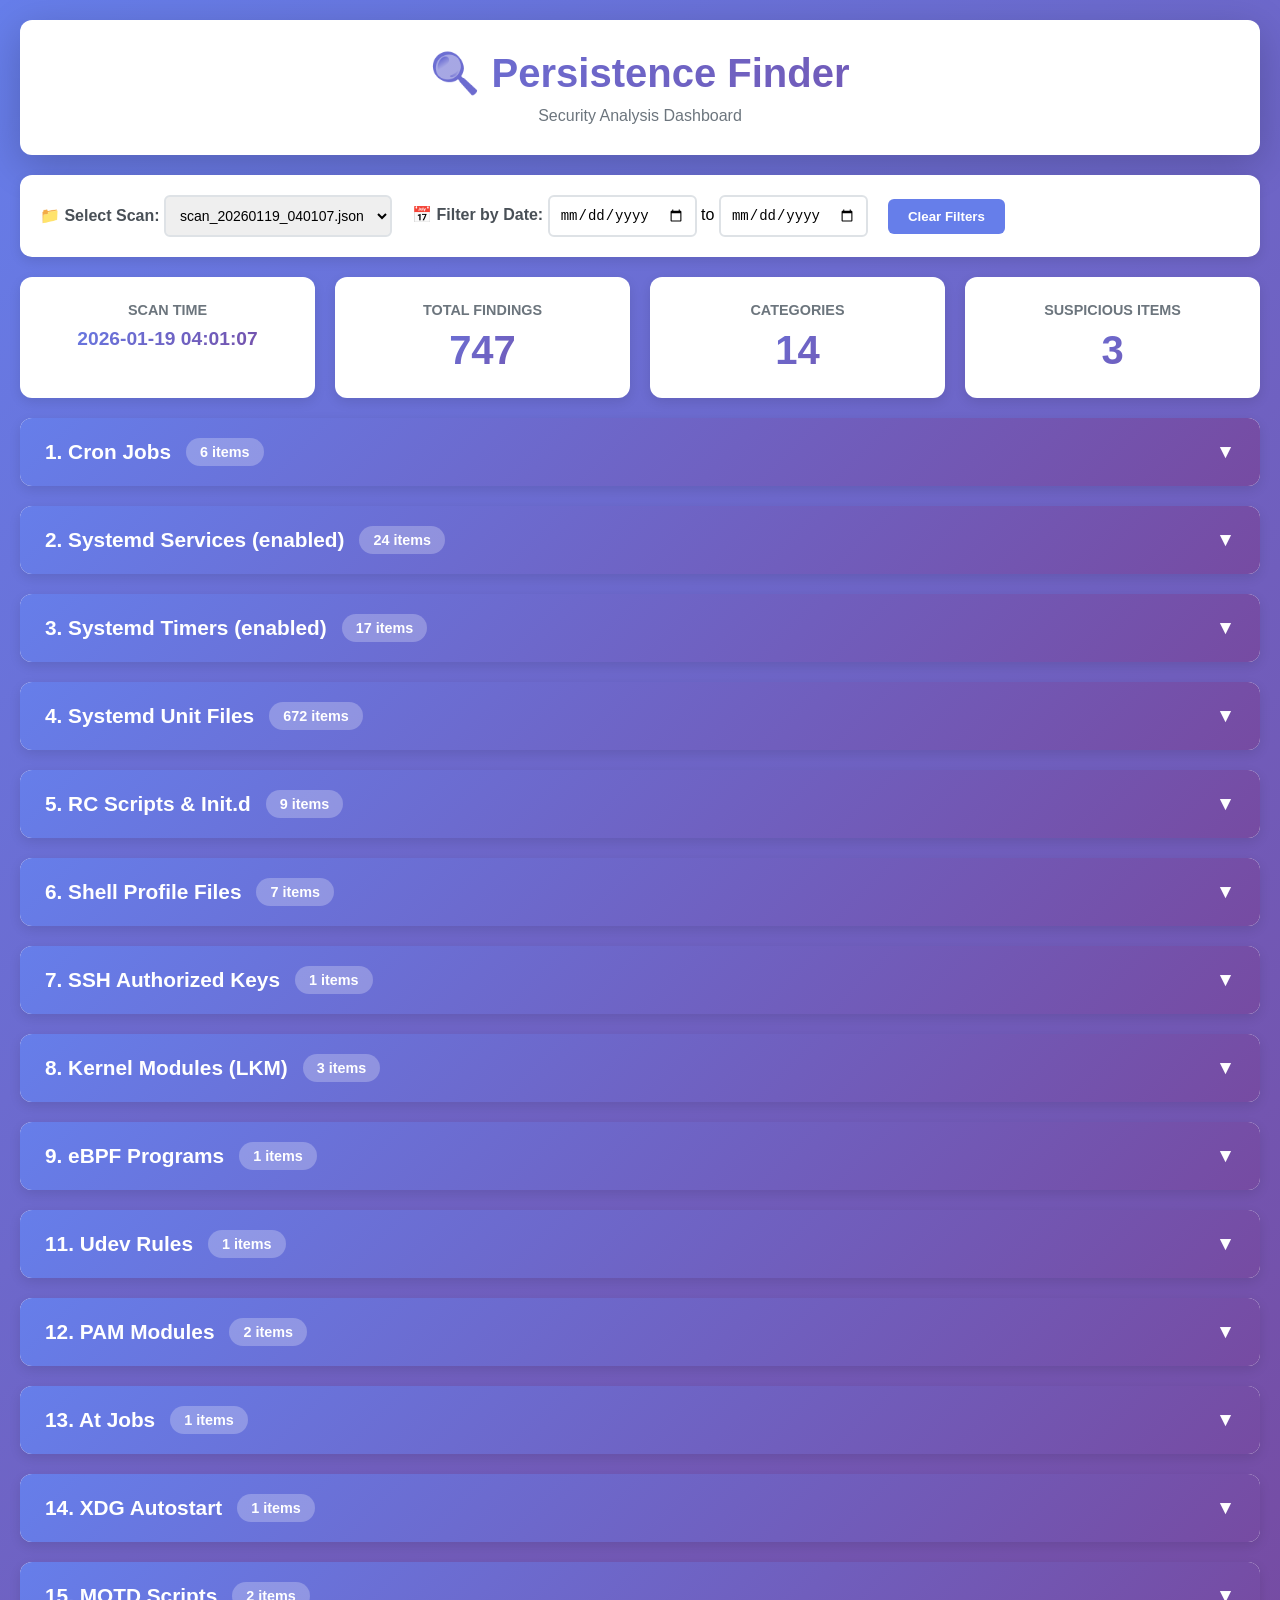
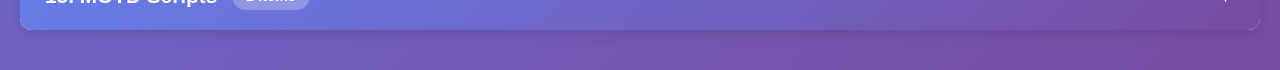
==== scan_results.html @ dd738fcf "Initial release: Cross-platform persistence finder with 15 Linux + 20 Windows techniques" ====
<!DOCTYPE html>
<html>
<head>
    <title>Persistence Finder - Scan Results</title>
    <style>
        * { margin: 0; padding: 0; box-sizing: border-box; }
        body { font-family: 'Segoe UI', Tahoma, Geneva, Verdana, sans-serif; background: linear-gradient(135deg, #667eea 0%, #764ba2 100%); min-height: 100vh; padding: 20px; }
        .container { max-width: 1600px; margin: 0 auto; }
        .header { background: white; border-radius: 12px; padding: 30px; text-align: center; margin-bottom: 20px; box-shadow: 0 10px 40px rgba(0,0,0,0.2); }
        .header h1 { font-size: 2.5em; background: linear-gradient(135deg, #667eea 0%, #764ba2 100%); -webkit-background-clip: text; -webkit-text-fill-color: transparent; }
        .controls { background: white; border-radius: 12px; padding: 20px; margin-bottom: 20px; box-shadow: 0 4px 12px rgba(0,0,0,0.1); display: flex; gap: 20px; align-items: center; flex-wrap: wrap; }
        .controls label { font-weight: 600; color: #495057; }
        .controls select, .controls input { padding: 10px; border: 2px solid #dee2e6; border-radius: 6px; font-size: 14px; }
        .controls button { padding: 10px 20px; background: linear-gradient(135deg, #667eea 0%, #764ba2 100%); color: white; border: none; border-radius: 6px; cursor: pointer; font-weight: 600; }
        .controls button:hover { transform: translateY(-2px); box-shadow: 0 4px 12px rgba(102, 126, 234, 0.4); }
        .stats { display: grid; grid-template-columns: repeat(auto-fit, minmax(250px, 1fr)); gap: 20px; margin-bottom: 20px; }
        .stat-card { background: white; padding: 25px; border-radius: 12px; box-shadow: 0 4px 12px rgba(0,0,0,0.1); text-align: center; transition: transform 0.3s; }
        .stat-card:hover { transform: translateY(-5px); box-shadow: 0 8px 20px rgba(0,0,0,0.15); }
        .stat-card h3 { color: #6c757d; font-size: 0.9em; margin-bottom: 10px; text-transform: uppercase; }
        .stat-card .value { font-size: 2.5em; font-weight: bold; background: linear-gradient(135deg, #667eea 0%, #764ba2 100%); -webkit-background-clip: text; -webkit-text-fill-color: transparent; }
        .category-card { background: white; border-radius: 12px; margin-bottom: 20px; box-shadow: 0 4px 12px rgba(0,0,0,0.1); overflow: hidden; transition: all 0.3s; }
        .category-card:hover { box-shadow: 0 8px 24px rgba(0,0,0,0.15); }
        .category-header { background: linear-gradient(135deg, #667eea 0%, #764ba2 100%); color: white; padding: 20px 25px; cursor: pointer; display: flex; justify-content: space-between; align-items: center; }
        .category-header:hover { background: linear-gradient(135deg, #5568d3, #6a3f8f); }
        .category-title { display: flex; align-items: center; gap: 15px; }
        .category-title h3 { font-size: 1.3em; }
        .category-badge { background: rgba(255,255,255,0.25); padding: 6px 14px; border-radius: 20px; font-size: 0.9em; font-weight: 600; }
        .category-content { max-height: 0; overflow: hidden; transition: max-height 0.4s ease; }
        .category-content.active { max-height: 10000px; }
        .table-container { padding: 25px; }
        table { width: 100%; border-collapse: collapse; }
        th { background: #f8f9fa; padding: 15px; text-align: left; font-weight: 600; color: #495057; border-bottom: 2px solid #dee2e6; font-size: 0.95em; text-transform: uppercase; }
        td { padding: 15px; border-bottom: 1px solid #e9ecef; vertical-align: top; }
        tr:hover { background: #f8f9fa; }
        .clickable { color: #667eea; cursor: pointer; font-weight: 600; text-decoration: underline; }
        .clickable:hover { color: #764ba2; }
        .suspicious-row { background: #fff5f5 !important; border-left: 4px solid #e74c3c; }
        .suspicious-row:hover { background: #ffe5e5 !important; }
        .timestamp { color: #8e44ad; font-family: 'Courier New', monospace; font-size: 0.9em; font-weight: 600; }
        .badge { display: inline-block; padding: 5px 10px; border-radius: 6px; font-size: 0.85em; font-weight: 600; margin-right: 5px; }
        .badge-danger { background: #e74c3c; color: white; }
        .badge-warning { background: #f39c12; color: white; }
        .badge-success { background: #27ae60; color: white; }
        .arrow { font-size: 1.2em; transition: transform 0.3s; }
        .arrow.active { transform: rotate(180deg); }
        .modal { display: none; position: fixed; z-index: 1000; left: 0; top: 0; width: 100%; height: 100%; background: rgba(0,0,0,0.7); }
        .modal-content { background: white; margin: 5% auto; padding: 0; width: 80%; max-width: 900px; border-radius: 12px; box-shadow: 0 10px 40px rgba(0,0,0,0.3); max-height: 80vh; overflow: hidden; display: flex; flex-direction: column; }
        .modal-header { background: linear-gradient(135deg, #667eea 0%, #764ba2 100%); color: white; padding: 20px 25px; display: flex; justify-content: space-between; align-items: center; }
        .modal-body { padding: 25px; overflow-y: auto; flex: 1; }
        .close { color: white; font-size: 28px; font-weight: bold; cursor: pointer; }
        .close:hover { color: #f0f0f0; }
        pre { background: #2c3e50; color: #ecf0f1; padding: 15px; border-radius: 8px; overflow-x: auto; font-size: 0.9em; line-height: 1.5; }
        .detail-item { margin-bottom: 15px; padding: 12px; background: #f8f9fa; border-radius: 6px; border-left: 3px solid #667eea; }
        .detail-label { font-weight: 600; color: #495057; margin-bottom: 5px; }
        .detail-value { color: #2c3e50; }
    </style>
</head>
<body>
    <div class="container">
        <div class="header">
            <h1>🔍 Persistence Finder</h1>
            <p style="color: #6c757d; margin-top: 10px;">Security Analysis Dashboard</p>
        </div>
        
        <div class="controls">
            <div>
                <label for="scanSelect">📁 Select Scan:</label>
                <select id="scanSelect" onchange="loadScan()">
                    <option value="scans/scan_20260119_040107.json" selected>scan_20260119_040107.json</option>
                    <option value="scans/scan_20260119_035947.json" >scan_20260119_035947.json</option>

                </select>
            </div>
            <div>
                <label for="dateFilter">📅 Filter by Date:</label>
                <input type="date" id="dateFrom" onchange="filterByDate()">
                <span>to</span>
                <input type="date" id="dateTo" onchange="filterByDate()">
            </div>
            <button onclick="clearFilters()" style="padding: 10px 20px; background: #667eea; color: white; border: none; border-radius: 6px; cursor: pointer;">Clear Filters</button>
        </div>
        
        <div class="stats" id="stats"></div>
        <div id="content"></div>
    </div>
    
    <div id="detailModal" class="modal">
        <div class="modal-content">
            <div class="modal-header">
                <h2 id="modalTitle">Details</h2>
                <span class="close" onclick="closeModal()">&times;</span>
            </div>
            <div class="modal-body" id="modalBody"></div>
        </div>
    </div>
    
    <script>
    const scans = {};
    let currentData = null;
    scans['scans/scan_20260119_040107.json'] = {"metadata": {"scan_time": "2026-01-19 04:01:07", "platform": "Linux", "system_info": {"platform": "Linux", "platform_release": "6.17.10+kali-amd64", "platform_version": "#1 SMP PREEMPT_DYNAMIC Kali 6.17.10-1kali1 (2025-12-08)", "architecture": "x86_64", "processor": "", "python_version": "3.13.11", "is_admin": true, "linux_name": "Kali GNU/Linux", "linux_version_id": "2025.4", "linux_version": "2025.4", "linux_id": "kali", "kernel": "6.17.10+kali-amd64"}}, "results": {"1. Cron Jobs": {"/etc/crontab": {"modified": "2025-02-05 11:29:29", "size": "1042 bytes", "permissions": "644", "content_preview": "# /etc/crontab: system-wide crontab\n# Unlike any other crontab you don't have to run the `crontab'\n# command to install the new version when you edit this file\n# and files in /etc/cron.d. These files also have username fields,\n# that none of the other crontabs do.\n\nSHELL=/bin/sh\nPATH=/usr/local/sbin..."}, "/etc/cron.d/sysstat": {"modified": "2024-01-15 17:49:31", "size": "400 bytes", "permissions": "644", "content_preview": "# The first element of the path is a directory where the debian-sa1\n# script is located\nPATH=/usr/libexec/sysstat:/usr/sbin:/usr/sbin:/usr/bin:/sbin:/bin\n\n# Activity reports every 10 minutes everyday\n5-55/10 * * * * root command -v debian-sa1 > /dev/null && debian-sa1 1 1\n\n# Additional run at 23:59 ..."}, "/etc/cron.d/php": {"modified": "2024-12-04 10:44:19", "size": "712 bytes", "permissions": "644", "content_preview": "# /etc/cron.d/php@PHP_VERSION@: crontab fragment for PHP\n#  This purges session files in session.save_path older than X,\n#  where X is defined in seconds as the largest value of\n#  session.gc_maxlifetime from all your SAPI php.ini files\n#  or 24 minutes if not defined.  The script triggers only\n#  w..."}, "/etc/cron.d/john": {"modified": "2024-09-17 21:56:23", "size": "607 bytes", "permissions": "644", "content_preview": "#\n# Start john everyday at the same to try to crack the passwords. The\n# second line will then later stop the process so that it doesn't\n# consume system resources that are needed otherwise. You are\n# encouraged to change the times.\n#\n# Also notice that John is 'nice'd, if you don't like this (you \n..."}, "/etc/cron.d/atop": {"modified": "2025-09-24 04:03:19", "size": "147 bytes", "permissions": "644", "content_preview": "PATH=/bin:/usr/bin:/sbin:/usr/sbin\n\n# daily restart of atop at midnight\n0 0 * * * root [ -d \"/run/systemd/system\" ] || /usr/share/atop/atop.daily&"}, "/etc/cron.d/e2scrub_all": {"modified": "2025-01-01 00:30:02", "size": "188 bytes", "permissions": "644", "content_preview": "30 3 * * 0 root test -e /run/systemd/system || SERVICE_MODE=1 /usr/libexec/e2fsprogs/e2scrub_all_cron\n10 3 * * * root test -e /run/systemd/system || SERVICE_MODE=1 /sbin/e2scrub_all -A -r"}}, "2. Systemd Services (enabled)": ["accounts-daemon.service", "anydesk.service", "atop.service", "binfmt-support.service", "console-setup.service", "cron.service", "docker.service", "e2scrub_reap.service", "getty@.service", "haveged.service", "keyboard-setup.service", "krb5-kdc.service", "lightdm.service", "me.proton.vpn.split_tunneling.service", "ModemManager.service", "networking.service", "NetworkManager-dispatcher.service", "NetworkManager-wait-online.service", "NetworkManager.service", "ollama.service", "regenerate-ssh-host-keys.service", "smartmontools.service", "systemd-pstore.service", "systemd-timesyncd.service"], "3. Systemd Timers (enabled)": ["acct-monthly-report.timer", "apt-daily-upgrade.timer", "apt-daily.timer", "atop-rotate.timer", "chkrootkit.timer", "dpkg-db-backup.timer", "e2scrub_all.timer", "etckeeper.timer", "fstrim.timer", "fwupd-refresh.timer", "logrotate.timer", "man-db.timer", "phpsessionclean.timer", "plocate-updatedb.timer", "sysstat-collect.timer", "sysstat-rotate.timer", "sysstat-summary.timer"], "4. Systemd Unit Files": {"/etc/systemd/system/dbus-org.freedesktop.ModemManager1.service": {"modified": "2025-10-29 12:27:49", "created": "2025-11-12 07:01:10", "size": "515 bytes", "permissions": "644"}, "/etc/systemd/system/dbus-org.freedesktop.nm-dispatcher.service": {"modified": "2025-12-13 08:36:27", "created": "2025-12-29 06:31:52", "size": "696 bytes", "permissions": "644"}, "/etc/systemd/system/ollama.service": {"modified": "2026-01-07 04:17:42", "created": "2026-01-07 04:17:42", "size": "409 bytes", "permissions": "644"}, "/etc/systemd/system/dbus-org.freedesktop.timesync1.service": {"modified": "2025-12-17 18:08:45", "created": "2025-12-29 06:30:06", "size": "1775 bytes", "permissions": "644"}, "/etc/systemd/system/display-manager.service": {"modified": "2025-12-12 08:33:31", "created": "2025-12-29 06:31:58", "size": "517 bytes", "permissions": "644"}, "/etc/systemd/system/anydesk.service": {"modified": "2025-09-29 04:47:33", "created": "2025-09-29 04:47:33", "size": "276 bytes", "permissions": "644"}, "/etc/systemd/system/iodined.service": {"modified": "2026-01-16 02:24:32", "created": "2026-01-16 02:24:32", "size": "0 bytes", "permissions": "666"}, "/etc/systemd/system/smartd.service": {"modified": "2025-10-19 04:21:35", "created": "2025-10-29 03:44:29", "size": "510 bytes", "permissions": "644"}, "/lib/systemd/system/systemd-backlight@.service": {"modified": "2025-12-17 18:08:45", "created": "2025-12-29 06:30:05", "size": "777 bytes", "permissions": "644"}, "/lib/systemd/system/binfmt-support.service": {"modified": "2025-11-21 06:03:20", "created": "2025-12-01 03:08:54", "size": "1326 bytes", "permissions": "644"}, "/lib/systemd/system/systemd-pcrproduct.service": {"modified": "2025-12-17 18:08:45", "created": "2025-12-29 06:30:05", "size": "730 bytes", "permissions": "644"}, "/lib/systemd/system/krb5-admin-server.service": {"modified": "2025-10-07 15:58:36", "created": "2025-11-20 06:13:48", "size": "501 bytes", "permissions": "644"}, "/lib/systemd/system/systemd-factory-reset-request.service": {"modified": "2025-12-17 18:08:45", "created": "2025-12-29 06:30:05", "size": "715 bytes", "permissions": "644"}, "/lib/systemd/system/blk-availability.service": {"modified": "2025-05-05 14:14:18", "created": "2025-05-22 03:12:47", "size": "384 bytes", "permissions": "644"}, "/lib/systemd/system/systemd-userdb-load-credentials.service": {"modified": "2025-12-17 18:02:36", "created": "2025-12-29 06:33:18", "size": "948 bytes", "permissions": "644"}, "/lib/systemd/system/breakpoint-pre-udev.service": {"modified": "2025-12-17 18:08:45", "created": "2025-12-29 06:30:05", "size": "1382 bytes", "permissions": "644"}, "/lib/systemd/system/sysstat.service": {"modified": "2024-01-15 17:49:31", "created": "2025-05-03 04:53:26", "size": "555 bytes", "permissions": "644"}, "/lib/systemd/system/initrd-parse-etc.service": {"modified": "2025-12-17 18:08:45", "created": "2025-12-29 06:30:05", "size": "1116 bytes", "permissions": "644"}, "/lib/systemd/system/systemd-remount-fs.service": {"modified": "2025-12-17 18:08:45", "created": "2025-12-29 06:30:05", "size": "758 bytes", "permissions": "644"}, "/lib/systemd/system/lvm2-lvmpolld.service": {"modified": "2025-05-05 14:14:18", "created": "2025-05-22 03:12:47", "size": "327 bytes", "permissions": "644"}, "/lib/systemd/system/emergency.service": {"modified": "2025-12-17 18:08:45", "created": "2025-12-29 06:30:05", "size": "804 bytes", "permissions": "644"}, "/lib/systemd/system/httpd@.service": {"modified": "2025-08-02 12:18:27", "created": "2025-08-22 03:55:46", "size": "494 bytes", "permissions": "644"}, "/lib/systemd/system/apt-daily.service": {"modified": "2025-11-12 22:46:39", "created": "2025-11-17 02:59:40", "size": "326 bytes", "permissions": "644"}, "/lib/systemd/system/nftables.service": {"modified": "2025-06-10 14:12:35", "created": "2025-12-19 02:39:07", "size": "458 bytes", "permissions": "644"}, "/lib/systemd/system/iio-sensor-proxy.service": {"modified": "2025-10-28 14:51:10", "created": "2025-11-05 02:14:37", "size": "424 bytes", "permissions": "644"}, "/lib/systemd/system/systemd-pstore.service": {"modified": "2025-12-17 18:08:45", "created": "2025-12-29 06:30:05", "size": "815 bytes", "permissions": "644"}, "/lib/systemd/system/me.proton.vpn.split_tunneling.service": {"modified": "2025-09-26 06:43:00", "created": "2025-10-30 10:58:47", "size": "237 bytes", "permissions": "644"}, "/lib/systemd/system/wg-quick@.service": {"modified": "2025-08-25 20:38:13", "created": "2025-10-30 10:58:47", "size": "755 bytes", "permissions": "644"}, "/lib/systemd/system/sslh.service": {"modified": "2023-11-18 00:42:24", "created": "2025-05-03 04:52:32", "size": "666 bytes", "permissions": "644"}, "/lib/systemd/system/phpsessionclean.service": {"modified": "2025-12-20 00:47:55", "created": "2026-01-07 20:09:04", "size": "155 bytes", "permissions": "644"}, "/lib/systemd/system/systemd-journal-flush.service": {"modified": "2025-12-17 18:02:36", "created": "2025-12-29 06:30:05", "size": "943 bytes", "permissions": "644"}, "/lib/systemd/system/dm-event.service": {"modified": "2025-05-05 14:14:18", "created": "2025-05-22 03:12:29", "size": "345 bytes", "permissions": "644"}, "/lib/systemd/system/systemd-creds@.service": {"modified": "2025-12-17 18:02:36", "created": "2025-12-29 06:30:05", "size": "587 bytes", "permissions": "644"}, "/lib/systemd/system/apt-daily-upgrade.service": {"modified": "2025-11-12 22:46:39", "created": "2025-11-17 02:59:40", "size": "389 bytes", "permissions": "644"}, "/lib/systemd/system/user@.service": {"modified": "2025-12-17 18:08:45", "created": "2025-12-29 06:30:05", "size": "1039 bytes", "permissions": "644"}, "/lib/systemd/system/dbus-org.freedesktop.locale1.service": {"modified": "2025-12-17 18:08:45", "created": "2025-12-29 06:30:05", "size": "1225 bytes", "permissions": "644"}, "/lib/systemd/system/sshd-keygen.service": {"modified": "2025-12-02 09:36:37", "created": "2025-12-10 14:32:12", "size": "336 bytes", "permissions": "644"}, "/lib/systemd/system/systemd-storagetm.service": {"modified": "2025-12-17 18:08:45", "created": "2025-12-29 06:30:05", "size": "978 bytes", "permissions": "644"}, "/lib/systemd/system/systemd-user-sessions.service": {"modified": "2025-12-17 18:08:45", "created": "2025-12-29 06:30:05", "size": "655 bytes", "permissions": "644"}, "/lib/systemd/system/fwupd.service": {"modified": "2025-12-20 23:13:58", "created": "2025-12-29 06:31:42", "size": "1693 bytes", "permissions": "644"}, "/lib/systemd/system/getty@.service": {"modified": "2025-12-17 18:08:45", "created": "2025-12-29 06:30:05", "size": "2028 bytes", "permissions": "644"}, "/lib/systemd/system/redis-server.service": {"modified": "2025-11-03 11:53:25", "created": "2025-11-09 23:22:32", "size": "1834 bytes", "permissions": "644"}, "/lib/systemd/system/lm-sensors.service": {"modified": "2025-04-12 08:35:33", "created": "2026-01-07 20:08:47", "size": "626 bytes", "permissions": "644"}, "/lib/systemd/system/kismet.service": {"modified": "2025-09-17 03:35:41", "created": "2025-09-27 06:00:37", "size": "273 bytes", "permissions": "644"}, "/lib/systemd/system/nfs-common.service": {"modified": "2026-01-16 02:24:32", "created": "2026-01-16 02:24:32", "size": "0 bytes", "permissions": "666"}, "/lib/systemd/system/regenerate-ssh-host-keys.service": {"modified": "2025-11-24 06:42:16", "created": "2025-11-26 02:01:36", "size": "313 bytes", "permissions": "644"}, "/lib/systemd/system/usbmuxd.service": {"modified": "2025-01-24 04:19:55", "created": "2025-05-03 04:53:37", "size": "171 bytes", "permissions": "644"}, "/lib/systemd/system/ModemManager.service": {"modified": "2025-10-29 12:27:49", "created": "2025-11-12 07:01:10", "size": "515 bytes", "permissions": "644"}, "/lib/systemd/system/etckeeper.timer": {"modified": "2025-09-03 10:46:44", "created": "2025-11-06 05:54:00", "size": "178 bytes", "permissions": "644"}, "/lib/systemd/system/systemd-ask-password-console.service": {"modified": "2025-12-17 18:02:36", "created": "2025-12-29 06:30:05", "size": "846 bytes", "permissions": "644"}, "/lib/systemd/system/NetworkManager-wait-online.service": {"modified": "2025-12-13 08:36:27", "created": "2025-12-29 06:31:52", "size": "1173 bytes", "permissions": "644"}, "/lib/systemd/system/systemd-hibernate.service": {"modified": "2025-12-17 18:08:45", "created": "2025-12-29 06:30:05", "size": "562 bytes", "permissions": "644"}, "/lib/systemd/system/systemd-pcrlock-secureboot-authority.service": {"modified": "2025-12-17 18:08:45", "created": "2025-12-29 06:30:05", "size": "864 bytes", "permissions": "644"}, "/lib/systemd/system/strongswan-starter.service": {"modified": "2025-12-15 07:59:46", "created": "2025-12-29 06:30:57", "size": "272 bytes", "permissions": "644"}, "/lib/systemd/system/systemd-firstboot.service": {"modified": "2025-12-17 18:02:36", "created": "2025-12-29 06:30:05", "size": "1619 bytes", "permissions": "644"}, "/lib/systemd/system/systemd-validatefs@.service": {"modified": "2025-12-17 18:08:45", "created": "2025-12-29 06:30:05", "size": "774 bytes", "permissions": "644"}, "/lib/systemd/system/systemd-kexec.service": {"modified": "2025-12-17 18:02:36", "created": "2025-12-29 06:30:05", "size": "569 bytes", "permissions": "644"}, "/lib/systemd/system/systemd-userdbd.service": {"modified": "2025-12-17 18:08:45", "created": "2025-12-29 06:33:18", "size": "1221 bytes", "permissions": "644"}, "/lib/systemd/system/e2scrub_reap.service": {"modified": "2026-01-02 10:01:08", "created": "2026-01-07 20:06:52", "size": "553 bytes", "permissions": "644"}, "/lib/systemd/system/redsocks.service": {"modified": "2017-01-02 07:24:59", "created": "2025-05-03 04:52:15", "size": "361 bytes", "permissions": "644"}, "/lib/systemd/system/pg_basebackup@.service": {"modified": "2025-06-06 08:26:56", "created": "2025-11-14 02:30:59", "size": "476 bytes", "permissions": "644"}, "/lib/systemd/system/postgresql@.service": {"modified": "2025-09-19 05:17:51", "created": "2025-11-14 02:30:59", "size": "1596 bytes", "permissions": "644"}, "/lib/systemd/system/wpa_supplicant-wired@.service": {"modified": "2025-11-08 04:09:39", "created": "2025-11-12 07:01:47", "size": "482 bytes", "permissions": "644"}, "/lib/systemd/system/systemd-pcrphase-initrd.service": {"modified": "2025-12-17 18:08:45", "created": "2025-12-29 06:30:05", "size": "936 bytes", "permissions": "644"}, "/lib/systemd/system/faraday.service": {"modified": "2026-01-06 05:41:06", "created": "2026-01-07 20:07:47", "size": "252 bytes", "permissions": "644"}, "/lib/systemd/system/systemd-journald@.service": {"modified": "2025-12-17 18:08:45", "created": "2025-12-29 06:30:05", "size": "1458 bytes", "permissions": "644"}, "/lib/systemd/system/hwclock.service": {"modified": "2026-01-16 02:24:32", "created": "2026-01-16 02:24:32", "size": "0 bytes", "permissions": "666"}, "/lib/systemd/system/container-getty@.service": {"modified": "2025-12-17 18:08:45", "created": "2025-12-29 06:30:05", "size": "1325 bytes", "permissions": "644"}, "/lib/systemd/system/apache2@.service": {"modified": "2025-08-02 12:18:27", "created": "2025-08-22 03:55:46", "size": "494 bytes", "permissions": "644"}, "/lib/systemd/system/ifupdown-wait-online.service": {"modified": "2024-08-19 22:02:23", "created": "2025-05-03 04:45:29", "size": "287 bytes", "permissions": "644"}, "/lib/systemd/system/saned.service": {"modified": "2026-01-16 02:24:32", "created": "2026-01-16 02:24:32", "size": "0 bytes", "permissions": "666"}, "/lib/systemd/system/dbus-org.freedesktop.hostname1.service": {"modified": "2025-12-17 18:08:45", "created": "2025-12-29 06:30:05", "size": "1224 bytes", "permissions": "644"}, "/lib/systemd/system/systemd-udev-trigger.service": {"modified": "2025-12-17 18:02:36", "created": "2025-12-29 06:30:06", "size": "787 bytes", "permissions": "644"}, "/lib/systemd/system/systemd-udevd.service": {"modified": "2025-12-17 18:08:45", "created": "2025-12-29 06:30:06", "size": "2284 bytes", "permissions": "644"}, "/lib/systemd/system/haveged.service": {"modified": "2025-11-30 13:09:44", "created": "2025-12-10 14:33:33", "size": "965 bytes", "permissions": "644"}, "/lib/systemd/system/systemd-sysusers.service": {"modified": "2025-12-17 18:02:36", "created": "2025-12-29 06:30:05", "size": "1310 bytes", "permissions": "644"}, "/lib/systemd/system/plymouth-halt.service": {"modified": "2025-05-27 04:45:42", "created": "2025-06-07 10:43:06", "size": "441 bytes", "permissions": "644"}, "/lib/systemd/system/inetsim.service": {"modified": "2025-12-19 05:42:21", "created": "2025-12-29 06:30:50", "size": "217 bytes", "permissions": "644"}, "/lib/systemd/system/systemd-journald-sync@.service": {"modified": "2025-12-17 18:02:36", "created": "2025-12-29 06:30:05", "size": "880 bytes", "permissions": "644"}, "/lib/systemd/system/openvpn.service": {"modified": "2025-12-19 09:47:09", "created": "2025-12-29 06:32:02", "size": "328 bytes", "permissions": "644"}, "/lib/systemd/system/e2scrub_all.timer": {"modified": "2026-01-02 10:01:08", "created": "2026-01-07 20:06:52", "size": "251 bytes", "permissions": "644"}, "/lib/systemd/system/lvm2-monitor.service": {"modified": "2025-05-05 14:14:18", "created": "2025-05-22 03:12:47", "size": "551 bytes", "permissions": "644"}, "/lib/systemd/system/systemd-volatile-root.service": {"modified": "2025-12-17 18:08:45", "created": "2025-12-29 06:30:05", "size": "743 bytes", "permissions": "644"}, "/lib/systemd/system/systemd-bsod.service": {"modified": "2025-12-17 18:08:45", "created": "2025-12-29 06:30:05", "size": "672 bytes", "permissions": "644"}, "/lib/systemd/system/systemd-networkd-wait-online@.service": {"modified": "2025-12-17 18:08:45", "created": "2025-12-29 06:30:05", "size": "800 bytes", "permissions": "644"}, "/lib/systemd/system/modprobe@.service": {"modified": "2025-12-17 18:02:36", "created": "2025-12-29 06:30:05", "size": "1314 bytes", "permissions": "644"}, "/lib/systemd/system/acct-monthly-report.service": {"modified": "2025-09-22 14:17:03", "created": "2025-09-29 08:55:35", "size": "243 bytes", "permissions": "644"}, "/lib/systemd/system/openvpn-client@.service": {"modified": "2025-12-19 09:47:09", "created": "2025-12-29 06:32:02", "size": "727 bytes", "permissions": "644"}, "/lib/systemd/system/apt-daily-upgrade.timer": {"modified": "2025-11-12 22:46:39", "created": "2025-11-17 02:59:40", "size": "184 bytes", "permissions": "644"}, "/lib/systemd/system/plocate-updatedb.timer": {"modified": "2024-11-24 17:14:30", "created": "2025-05-03 04:52:30", "size": "166 bytes", "permissions": "644"}, "/lib/systemd/system/postfix.service": {"modified": "2025-11-21 04:07:10", "created": "2025-12-04 05:44:07", "size": "3133 bytes", "permissions": "644"}, "/lib/systemd/system/systemd-sysctl.service": {"modified": "2025-12-17 18:08:45", "created": "2025-12-29 06:30:05", "size": "731 bytes", "permissions": "644"}, "/lib/systemd/system/fstrim.timer": {"modified": "2025-12-17 04:42:28", "created": "2026-01-07 20:06:47", "size": "283 bytes", "permissions": "644"}, "/lib/systemd/system/systemd-hibernate-clear.service": {"modified": "2025-12-17 18:08:45", "created": "2025-12-29 06:30:05", "size": "782 bytes", "permissions": "644"}, "/lib/systemd/system/systemd-networkd.service": {"modified": "2025-12-17 18:08:45", "created": "2025-12-29 06:30:05", "size": "2674 bytes", "permissions": "644"}, "/lib/systemd/system/systemd-ask-password@.service": {"modified": "2025-12-17 18:02:36", "created": "2025-12-29 06:30:05", "size": "529 bytes", "permissions": "644"}, "/lib/systemd/system/pg_dump@.service": {"modified": "2025-06-06 08:26:56", "created": "2025-11-14 02:30:59", "size": "440 bytes", "permissions": "644"}, "/lib/systemd/system/openvpn@.service": {"modified": "2025-12-19 09:47:09", "created": "2025-12-29 06:32:02", "size": "948 bytes", "permissions": "644"}, "/lib/systemd/system/screen-cleanup.service": {"modified": "2026-01-16 02:24:32", "created": "2026-01-16 02:24:32", "size": "0 bytes", "permissions": "666"}, "/lib/systemd/system/systemd-fsck@.service": {"modified": "2025-12-17 18:08:45", "created": "2025-12-29 06:30:05", "size": "795 bytes", "permissions": "644"}, "/lib/systemd/system/breakpoint-pre-basic.service": {"modified": "2025-12-17 18:08:45", "created": "2025-12-29 06:30:05", "size": "1372 bytes", "permissions": "644"}, "/lib/systemd/system/systemd-ask-password-wall.service": {"modified": "2025-12-17 18:02:36", "created": "2025-12-29 06:30:05", "size": "770 bytes", "permissions": "644"}, "/lib/systemd/system/initrd-cleanup.service": {"modified": "2025-12-17 18:02:36", "created": "2025-12-29 06:30:05", "size": "725 bytes", "permissions": "644"}, "/lib/systemd/system/snmpd.service": {"modified": "2025-05-06 07:20:52", "created": "2025-05-22 03:12:21", "size": "357 bytes", "permissions": "644"}, "/lib/systemd/system/blueman-mechanism.service": {"modified": "2025-02-03 08:58:00", "created": "2025-05-03 12:55:50", "size": "197 bytes", "permissions": "644"}, "/lib/systemd/system/keyboard-setup.service": {"modified": "2024-04-15 02:22:11", "created": "2025-12-29 06:30:33", "size": "287 bytes", "permissions": "644"}, "/lib/systemd/system/capsule@.service": {"modified": "2025-12-17 18:08:45", "created": "2025-12-29 06:30:05", "size": "1129 bytes", "permissions": "644"}, "/lib/systemd/system/atftpd.service": {"modified": "2025-05-08 10:05:08", "created": "2025-05-30 03:09:46", "size": "242 bytes", "permissions": "644"}, "/lib/systemd/system/systemd-boot-check-no-failures.service": {"modified": "2025-12-17 18:08:45", "created": "2025-12-29 06:30:05", "size": "681 bytes", "permissions": "644"}, "/lib/systemd/system/systemd-networkd-persistent-storage.service": {"modified": "2025-12-17 18:02:36", "created": "2025-12-29 06:30:05", "size": "857 bytes", "permissions": "644"}, "/lib/systemd/system/systemd-pcrphase-factory-reset.service": {"modified": "2025-12-17 18:08:45", "created": "2025-12-29 06:30:05", "size": "734 bytes", "permissions": "644"}, "/lib/systemd/system/sshd@.service": {"modified": "2025-12-02 09:36:37", "created": "2025-12-10 14:32:12", "size": "496 bytes", "permissions": "644"}, "/lib/systemd/system/systemd-localed.service": {"modified": "2025-12-17 18:08:45", "created": "2025-12-29 06:30:05", "size": "1225 bytes", "permissions": "644"}, "/lib/systemd/system/systemd-random-seed.service": {"modified": "2025-12-17 18:08:45", "created": "2025-12-29 06:30:05", "size": "1187 bytes", "permissions": "644"}, "/lib/systemd/system/rtkit-daemon.service": {"modified": "2024-05-28 18:50:40", "created": "2025-05-03 04:53:24", "size": "1024 bytes", "permissions": "644"}, "/lib/systemd/system/console-getty.service": {"modified": "2025-12-17 18:08:45", "created": "2025-12-29 06:30:05", "size": "1169 bytes", "permissions": "644"}, "/lib/systemd/system/miredo.service": {"modified": "2024-06-19 16:18:17", "created": "2025-05-03 04:49:03", "size": "276 bytes", "permissions": "644"}, "/lib/systemd/system/rpcbind.service": {"modified": "2025-03-17 20:43:56", "created": "2025-05-03 12:04:11", "size": "630 bytes", "permissions": "644"}, "/lib/systemd/system/plocate-updatedb.service": {"modified": "2024-11-24 17:16:08", "created": "2025-05-03 04:52:30", "size": "613 bytes", "permissions": "644"}, "/lib/systemd/system/systemd-hwdb-update.service": {"modified": "2025-12-17 18:08:45", "created": "2025-12-29 06:30:06", "size": "834 bytes", "permissions": "644"}, "/lib/systemd/system/NetworkManager-config-initrd.service": {"modified": "2025-12-13 08:36:27", "created": "2025-12-29 06:31:52", "size": "881 bytes", "permissions": "644"}, "/lib/systemd/system/rc-local.service": {"modified": "2025-12-17 18:08:45", "created": "2025-12-29 06:30:05", "size": "731 bytes", "permissions": "644"}, "/lib/systemd/system/serial-getty@.service": {"modified": "2025-12-17 18:08:45", "created": "2025-12-29 06:30:05", "size": "1593 bytes", "permissions": "644"}, "/lib/systemd/system/systemd-fsck-root.service": {"modified": "2025-12-17 18:08:45", "created": "2025-12-29 06:30:05", "size": "748 bytes", "permissions": "644"}, "/lib/systemd/system/chkrootkit.timer": {"modified": "2025-09-26 18:35:00", "created": "2026-01-14 05:54:43", "size": "195 bytes", "permissions": "644"}, "/lib/systemd/system/sysstat-collect.timer": {"modified": "2024-01-15 17:49:31", "created": "2025-05-03 04:53:26", "size": "325 bytes", "permissions": "644"}, "/lib/systemd/system/postgresql.service": {"modified": "2023-10-19 08:38:24", "created": "2025-11-14 02:30:59", "size": "522 bytes", "permissions": "644"}, "/lib/systemd/system/systemd-machine-id-commit.service": {"modified": "2025-12-17 18:02:36", "created": "2025-12-29 06:30:05", "size": "744 bytes", "permissions": "644"}, "/lib/systemd/system/lightdm.service": {"modified": "2025-12-12 08:33:31", "created": "2025-12-29 06:31:58", "size": "517 bytes", "permissions": "644"}, "/lib/systemd/system/systemd-battery-check.service": {"modified": "2025-12-17 18:08:45", "created": "2025-12-29 06:30:05", "size": "899 bytes", "permissions": "644"}, "/lib/systemd/system/systemd-pcrlock-secureboot-policy.service": {"modified": "2025-12-17 18:08:45", "created": "2025-12-29 06:30:05", "size": "858 bytes", "permissions": "644"}, "/lib/systemd/system/systemd-pcrphase-storage-target-mode.service": {"modified": "2025-12-17 18:08:45", "created": "2025-12-29 06:30:05", "size": "857 bytes", "permissions": "644"}, "/lib/systemd/system/systemd-timedated.service": {"modified": "2025-12-17 18:08:45", "created": "2025-12-29 06:30:05", "size": "1174 bytes", "permissions": "644"}, "/lib/systemd/system/configure-printer@.service": {"modified": "2025-03-13 19:41:43", "created": "2025-05-03 13:00:15", "size": "154 bytes", "permissions": "644"}, "/lib/systemd/system/man-db.timer": {"modified": "2025-05-02 09:24:27", "created": "2025-05-13 14:45:39", "size": "171 bytes", "permissions": "644"}, "/lib/systemd/system/systemd-udev-load-credentials.service": {"modified": "2025-12-17 18:02:36", "created": "2025-12-29 06:30:06", "size": "832 bytes", "permissions": "644"}, "/lib/systemd/system/mariadb.service": {"modified": "2025-12-15 23:00:00", "created": "2025-12-29 06:30:52", "size": "5799 bytes", "permissions": "644"}, "/lib/systemd/system/chkrootkit.service": {"modified": "2025-09-26 18:35:00", "created": "2026-01-14 05:54:43", "size": "476 bytes", "permissions": "644"}, "/lib/systemd/system/procps.service": {"modified": "2025-12-17 18:08:45", "created": "2025-12-29 06:30:05", "size": "731 bytes", "permissions": "644"}, "/lib/systemd/system/systemd-rfkill.service": {"modified": "2025-12-17 18:08:45", "created": "2025-12-29 06:30:05", "size": "771 bytes", "permissions": "644"}, "/lib/systemd/system/systemd-hybrid-sleep.service": {"modified": "2025-12-17 18:08:45", "created": "2025-12-29 06:30:05", "size": "583 bytes", "permissions": "644"}, "/lib/systemd/system/systemd-time-wait-sync.service": {"modified": "2025-12-17 18:08:45", "created": "2025-12-29 06:30:06", "size": "1209 bytes", "permissions": "644"}, "/lib/systemd/system/bluetooth.service": {"modified": "2025-09-26 21:43:55", "created": "2025-10-08 03:34:19", "size": "759 bytes", "permissions": "644"}, "/lib/systemd/system/rescue.service": {"modified": "2025-12-17 18:08:45", "created": "2025-12-29 06:30:05", "size": "795 bytes", "permissions": "644"}, "/lib/systemd/system/systemd-factory-reset-complete.service": {"modified": "2025-12-17 18:08:45", "created": "2025-12-29 06:30:05", "size": "749 bytes", "permissions": "644"}, "/lib/systemd/system/plymouth-start.service": {"modified": "2025-05-27 04:45:42", "created": "2025-06-07 10:43:06", "size": "583 bytes", "permissions": "644"}, "/lib/systemd/system/fwupd-refresh.timer": {"modified": "2025-12-19 04:50:21", "created": "2025-12-29 06:31:42", "size": "193 bytes", "permissions": "644"}, "/lib/systemd/system/systemd-factory-reset-reboot.service": {"modified": "2025-12-17 18:02:36", "created": "2025-12-29 06:30:05", "size": "548 bytes", "permissions": "644"}, "/lib/systemd/system/systemd-pcrlock-firmware-code.service": {"modified": "2025-12-17 18:08:45", "created": "2025-12-29 06:30:05", "size": "839 bytes", "permissions": "644"}, "/lib/systemd/system/postfix@.service": {"modified": "2025-11-26 03:12:30", "created": "2025-12-04 05:44:07", "size": "3136 bytes", "permissions": "644"}, "/lib/systemd/system/rpc-svcgssd.service": {"modified": "2025-09-24 07:52:15", "created": "2025-09-27 05:59:07", "size": "391 bytes", "permissions": "644"}, "/lib/systemd/system/systemd-pcrfs@.service": {"modified": "2025-12-17 18:08:45", "created": "2025-12-29 06:30:05", "size": "800 bytes", "permissions": "644"}, "/lib/systemd/system/e2scrub_all.service": {"modified": "2026-01-02 10:01:08", "created": "2026-01-07 20:06:52", "size": "297 bytes", "permissions": "644"}, "/lib/systemd/system/systemd-confext.service": {"modified": "2025-12-17 18:02:36", "created": "2025-12-29 06:30:05", "size": "1034 bytes", "permissions": "644"}, "/lib/systemd/system/man-db.service": {"modified": "2025-05-02 09:24:27", "created": "2025-05-13 14:45:39", "size": "600 bytes", "permissions": "644"}, "/lib/systemd/system/logrotate.timer": {"modified": "2024-05-24 14:47:35", "created": "2025-05-03 04:45:33", "size": "198 bytes", "permissions": "644"}, "/lib/systemd/system/systemd-mute-console@.service": {"modified": "2025-12-17 18:02:36", "created": "2025-12-29 06:30:05", "size": "545 bytes", "permissions": "644"}, "/lib/systemd/system/mysqld.service": {"modified": "2025-12-15 23:00:00", "created": "2025-12-29 06:30:52", "size": "5799 bytes", "permissions": "644"}, "/lib/systemd/system/dpkg-db-backup.service": {"modified": "2025-07-17 11:28:09", "created": "2025-07-22 05:07:19", "size": "147 bytes", "permissions": "644"}, "/lib/systemd/system/krb5-kdc.service": {"modified": "2025-10-07 15:58:36", "created": "2025-11-20 06:13:50", "size": "583 bytes", "permissions": "644"}, "/lib/systemd/system/systemd-pcrlock-file-system.service": {"modified": "2025-12-17 18:08:45", "created": "2025-12-29 06:30:05", "size": "809 bytes", "permissions": "644"}, "/lib/systemd/system/systemd-update-done.service": {"modified": "2025-12-17 18:08:45", "created": "2025-12-29 06:30:05", "size": "682 bytes", "permissions": "644"}, "/lib/systemd/system/plymouth-quit-wait.service": {"modified": "2025-05-27 04:45:42", "created": "2025-06-07 10:43:06", "size": "224 bytes", "permissions": "644"}, "/lib/systemd/system/console-setup.service": {"modified": "2024-04-15 02:22:11", "created": "2025-12-29 06:30:33", "size": "343 bytes", "permissions": "644"}, "/lib/systemd/system/rpc-statd.service": {"modified": "2025-09-24 07:52:15", "created": "2025-09-27 05:59:07", "size": "476 bytes", "permissions": "644"}, "/lib/systemd/system/systemd-network-generator.service": {"modified": "2025-12-17 18:08:45", "created": "2025-12-29 06:30:05", "size": "893 bytes", "permissions": "644"}, "/lib/systemd/system/systemd-timesyncd.service": {"modified": "2025-12-17 18:08:45", "created": "2025-12-29 06:30:06", "size": "1775 bytes", "permissions": "644"}, "/lib/systemd/system/plymouth-poweroff.service": {"modified": "2025-05-27 04:45:42", "created": "2025-06-07 10:43:06", "size": "450 bytes", "permissions": "644"}, "/lib/systemd/system/sysstat-summary.timer": {"modified": "2024-01-15 17:49:31", "created": "2025-05-03 04:53:26", "size": "356 bytes", "permissions": "644"}, "/lib/systemd/system/ssh.service": {"modified": "2025-12-02 09:36:37", "created": "2025-12-10 14:32:12", "size": "561 bytes", "permissions": "644"}, "/lib/systemd/system/tor@.service": {"modified": "2025-11-17 15:05:05", "created": "2025-12-29 06:33:28", "size": "1293 bytes", "permissions": "644"}, "/lib/systemd/system/systemd-modules-load.service": {"modified": "2025-12-17 18:08:45", "created": "2025-12-29 06:30:05", "size": "1104 bytes", "permissions": "644"}, "/lib/systemd/system/nfs-blkmap.service": {"modified": "2025-09-24 07:52:15", "created": "2025-09-27 05:59:07", "size": "320 bytes", "permissions": "644"}, "/lib/systemd/system/systemd-pcrphase.service": {"modified": "2025-12-17 18:08:45", "created": "2025-12-29 06:30:05", "size": "794 bytes", "permissions": "644"}, "/lib/systemd/system/systemd-binfmt.service": {"modified": "2025-12-17 18:08:45", "created": "2025-12-29 06:30:05", "size": "1184 bytes", "permissions": "644"}, "/lib/systemd/system/dbus-org.freedesktop.login1.service": {"modified": "2025-12-17 18:08:45", "created": "2025-12-29 06:30:05", "size": "2088 bytes", "permissions": "644"}, "/lib/systemd/system/quotaon-root.service": {"modified": "2025-12-17 18:08:45", "created": "2025-12-29 06:30:05", "size": "666 bytes", "permissions": "644"}, "/lib/systemd/system/ldconfig.service": {"modified": "2025-12-17 18:02:36", "created": "2025-12-29 06:30:05", "size": "952 bytes", "permissions": "644"}, "/lib/systemd/system/switcheroo-control.service": {"modified": "2025-09-13 19:23:48", "created": "2025-09-24 06:52:28", "size": "498 bytes", "permissions": "644"}, "/lib/systemd/system/gvmd.service": {"modified": "2025-12-19 05:19:05", "created": "2025-12-29 06:31:56", "size": "534 bytes", "permissions": "644"}, "/lib/systemd/system/systemd-confext-initrd.service": {"modified": "2025-12-17 18:02:36", "created": "2025-12-29 06:30:05", "size": "1277 bytes", "permissions": "644"}, "/lib/systemd/system/systemd-pcrlock-firmware-config.service": {"modified": "2025-12-17 18:08:45", "created": "2025-12-29 06:30:05", "size": "850 bytes", "permissions": "644"}, "/lib/systemd/system/systemd-tpm2-clear.service": {"modified": "2025-12-17 18:08:45", "created": "2025-12-29 06:30:05", "size": "1159 bytes", "permissions": "644"}, "/lib/systemd/system/quotaon@.service": {"modified": "2025-12-17 18:08:45", "created": "2025-12-29 06:30:05", "size": "708 bytes", "permissions": "644"}, "/lib/systemd/system/gophish.service": {"modified": "2023-05-30 10:06:21", "created": "2025-05-03 04:51:30", "size": "341 bytes", "permissions": "644"}, "/lib/systemd/system/plymouth-read-write.service": {"modified": "2025-05-27 04:45:42", "created": "2025-06-07 10:43:06", "size": "268 bytes", "permissions": "644"}, "/lib/systemd/system/systemd-growfs@.service": {"modified": "2025-12-17 18:08:45", "created": "2025-12-29 06:30:05", "size": "664 bytes", "permissions": "644"}, "/lib/systemd/system/systemd-sysext-initrd.service": {"modified": "2025-12-17 18:02:36", "created": "2025-12-29 06:30:05", "size": "1233 bytes", "permissions": "644"}, "/lib/systemd/system/postfix-resolvconf.service": {"modified": "2024-12-17 16:45:16", "created": "2025-12-04 05:44:07", "size": "421 bytes", "permissions": "644"}, "/lib/systemd/system/debug-shell.service": {"modified": "2025-12-17 18:08:45", "created": "2025-12-29 06:30:05", "size": "1106 bytes", "permissions": "644"}, "/lib/systemd/system/systemd-quotacheck-root.service": {"modified": "2025-12-17 18:08:45", "created": "2025-12-29 06:30:05", "size": "743 bytes", "permissions": "644"}, "/lib/systemd/system/openvpn-server@.service": {"modified": "2025-12-19 09:47:09", "created": "2025-12-29 06:32:02", "size": "849 bytes", "permissions": "644"}, "/lib/systemd/system/systemd-tmpfiles-setup-dev.service": {"modified": "2025-12-17 18:02:36", "created": "2025-12-29 06:30:05", "size": "877 bytes", "permissions": "644"}, "/lib/systemd/system/ppp@.service": {"modified": "2025-02-17 17:11:36", "created": "2025-09-27 06:01:10", "size": "343 bytes", "permissions": "644"}, "/lib/systemd/system/containerd.service": {"modified": "2025-11-07 20:08:08", "created": "2026-01-07 05:30:41", "size": "1421 bytes", "permissions": "644"}, "/lib/systemd/system/systemd-ask-password-plymouth.service": {"modified": "2025-05-27 04:45:42", "created": "2025-06-07 10:43:06", "size": "472 bytes", "permissions": "644"}, "/lib/systemd/system/dpkg-db-backup.timer": {"modified": "2025-07-17 11:28:09", "created": "2025-07-22 05:07:19", "size": "154 bytes", "permissions": "644"}, "/lib/systemd/system/cryptdisks-early.service": {"modified": "2026-01-16 02:24:32", "created": "2026-01-16 02:24:32", "size": "0 bytes", "permissions": "666"}, "/lib/systemd/system/systemd-sysext@.service": {"modified": "2025-12-17 18:02:36", "created": "2025-12-29 06:30:05", "size": "612 bytes", "permissions": "644"}, "/lib/systemd/system/sysstat-rotate.service": {"modified": "2024-01-15 17:49:31", "created": "2025-05-03 04:53:26", "size": "415 bytes", "permissions": "644"}, "/lib/systemd/system/pg_compresswal@.timer": {"modified": "2023-10-19 08:38:24", "created": "2025-11-14 02:30:59", "size": "280 bytes", "permissions": "644"}, "/lib/systemd/system/phpsessionclean.timer": {"modified": "2025-12-20 00:47:55", "created": "2026-01-07 20:09:04", "size": "144 bytes", "permissions": "644"}, "/lib/systemd/system/redis-server@.service": {"modified": "2025-11-03 11:53:25", "created": "2025-11-09 23:22:32", "size": "3054 bytes", "permissions": "644"}, "/lib/systemd/system/ipp-usb.service": {"modified": "2025-11-30 22:49:54", "created": "2025-12-04 05:44:57", "size": "211 bytes", "permissions": "644"}, "/lib/systemd/system/systemd-pcrextend@.service": {"modified": "2025-12-17 18:08:45", "created": "2025-12-29 06:30:05", "size": "625 bytes", "permissions": "644"}, "/lib/systemd/system/dns2tcpd.service": {"modified": "2025-08-30 16:10:08", "created": "2025-09-27 06:00:03", "size": "920 bytes", "permissions": "644"}, "/lib/systemd/system/acct-monthly-report.timer": {"modified": "2025-09-22 14:17:03", "created": "2025-09-29 08:55:35", "size": "129 bytes", "permissions": "644"}, "/lib/systemd/system/winbind.service": {"modified": "2025-12-06 11:21:08", "created": "2025-12-19 02:38:59", "size": "504 bytes", "permissions": "644"}, "/lib/systemd/system/systemd-growfs-root.service": {"modified": "2025-12-17 18:08:45", "created": "2025-12-29 06:30:05", "size": "667 bytes", "permissions": "644"}, "/lib/systemd/system/systemd-pcrlock-make-policy.service": {"modified": "2025-12-17 18:08:45", "created": "2025-12-29 06:30:05", "size": "800 bytes", "permissions": "644"}, "/lib/systemd/system/fwupd-refresh.service": {"modified": "2025-12-20 23:13:58", "created": "2025-12-29 06:31:42", "size": "596 bytes", "permissions": "644"}, "/lib/systemd/system/auth-rpcgss-module.service": {"modified": "2025-09-24 07:52:15", "created": "2025-09-27 05:59:07", "size": "721 bytes", "permissions": "644"}, "/lib/systemd/system/nmbd.service": {"modified": "2025-12-06 11:21:08", "created": "2025-12-19 02:39:01", "size": "520 bytes", "permissions": "644"}, "/lib/systemd/system/systemd-pcrphase-sysinit.service": {"modified": "2025-12-17 18:08:45", "created": "2025-12-29 06:30:05", "size": "832 bytes", "permissions": "644"}, "/lib/systemd/system/rsync.service": {"modified": "2022-04-11 12:08:11", "created": "2025-12-04 05:44:29", "size": "1030 bytes", "permissions": "644"}, "/lib/systemd/system/speech-dispatcher.service": {"modified": "2025-08-25 16:40:04", "created": "2025-09-01 03:08:28", "size": "1101 bytes", "permissions": "644"}, "/lib/systemd/system/NetworkManager-dispatcher.service": {"modified": "2025-12-13 08:36:27", "created": "2025-12-29 06:31:52", "size": "696 bytes", "permissions": "644"}, "/lib/systemd/system/sysstat-rotate.timer": {"modified": "2024-01-15 17:49:31", "created": "2025-05-03 04:53:26", "size": "333 bytes", "permissions": "644"}, "/lib/systemd/system/wtmpdb-update-boot.service": {"modified": "2025-11-02 10:24:48", "created": "2025-11-08 13:31:10", "size": "460 bytes", "permissions": "644"}, "/lib/systemd/system/mosquitto.service": {"modified": "2026-01-02 14:44:33", "created": "2026-01-07 20:07:06", "size": "346 bytes", "permissions": "644"}, "/lib/systemd/system/httpd.service": {"modified": "2025-08-11 12:59:55", "created": "2025-08-22 03:55:46", "size": "441 bytes", "permissions": "644"}, "/lib/systemd/system/systemd-tmpfiles-clean.service": {"modified": "2025-12-17 18:02:36", "created": "2025-12-29 06:30:05", "size": "747 bytes", "permissions": "644"}, "/lib/systemd/system/vpnc@.service": {"modified": "2024-12-20 02:22:22", "created": "2025-05-03 12:58:37", "size": "709 bytes", "permissions": "644"}, "/lib/systemd/system/systemd-sysext.service": {"modified": "2025-12-17 18:02:36", "created": "2025-12-29 06:30:05", "size": "992 bytes", "permissions": "644"}, "/lib/systemd/system/systemd-pcrlock@.service": {"modified": "2025-12-17 18:08:45", "created": "2025-12-29 06:30:05", "size": "648 bytes", "permissions": "644"}, "/lib/systemd/system/kmod-static-nodes.service": {"modified": "2025-12-17 18:08:45", "created": "2025-12-29 06:30:05", "size": "771 bytes", "permissions": "644"}, "/lib/systemd/system/systemd-networkd-wait-online.service": {"modified": "2025-12-17 18:08:45", "created": "2025-12-29 06:30:05", "size": "781 bytes", "permissions": "644"}, "/lib/systemd/system/cryptdisks.service": {"modified": "2026-01-16 02:24:32", "created": "2026-01-16 02:24:32", "size": "0 bytes", "permissions": "666"}, "/lib/systemd/system/NetworkManager.service": {"modified": "2025-12-13 08:36:27", "created": "2025-12-29 06:31:52", "size": "1375 bytes", "permissions": "644"}, "/lib/systemd/system/x11-common.service": {"modified": "2026-01-16 02:24:32", "created": "2026-01-16 02:24:32", "size": "0 bytes", "permissions": "666"}, "/lib/systemd/system/ipsec.service": {"modified": "2025-12-15 07:59:46", "created": "2025-12-29 06:30:57", "size": "272 bytes", "permissions": "644"}, "/lib/systemd/system/pg_receivewal@.service": {"modified": "2025-06-06 08:26:56", "created": "2025-11-14 02:30:59", "size": "648 bytes", "permissions": "644"}, "/lib/systemd/system/systemd-tpm2-setup-early.service": {"modified": "2025-12-17 18:08:45", "created": "2025-12-29 06:30:05", "size": "902 bytes", "permissions": "644"}, "/lib/systemd/system/grub-common.service": {"modified": "2025-07-17 11:33:27", "created": "2025-07-22 05:07:24", "size": "721 bytes", "permissions": "644"}, "/lib/systemd/system/geoclue.service": {"modified": "2025-12-03 16:51:04", "created": "2025-12-19 02:09:24", "size": "507 bytes", "permissions": "644"}, "/lib/systemd/system/colord.service": {"modified": "2025-10-26 20:57:32", "created": "2025-11-05 02:14:26", "size": "1248 bytes", "permissions": "644"}, "/lib/systemd/system/NetworkManager-initrd.service": {"modified": "2025-12-13 08:36:27", "created": "2025-12-29 06:31:52", "size": "1371 bytes", "permissions": "644"}, "/lib/systemd/system/user-runtime-dir@.service": {"modified": "2025-12-17 18:08:45", "created": "2025-12-29 06:30:05", "size": "676 bytes", "permissions": "644"}, "/lib/systemd/system/etckeeper.service": {"modified": "2025-09-03 10:46:44", "created": "2025-11-06 05:54:00", "size": "279 bytes", "permissions": "644"}, "/lib/systemd/system/smartmontools.service": {"modified": "2025-10-19 04:21:35", "created": "2025-10-29 03:44:29", "size": "510 bytes", "permissions": "644"}, "/lib/systemd/system/plymouth-log.service": {"modified": "2025-05-27 04:45:42", "created": "2025-06-07 10:43:06", "size": "268 bytes", "permissions": "644"}, "/lib/systemd/system/ifupdown-pre.service": {"modified": "2024-08-19 22:02:23", "created": "2025-05-03 04:45:29", "size": "442 bytes", "permissions": "644"}, "/lib/systemd/system/nessusd.service": {"modified": "2025-09-19 08:38:20", "created": "2025-09-19 08:38:20", "size": "804 bytes", "permissions": "644"}, "/lib/systemd/system/tor.service": {"modified": "2025-11-17 15:05:05", "created": "2025-12-29 06:33:28", "size": "312 bytes", "permissions": "644"}, "/lib/systemd/system/smbd.service": {"modified": "2025-12-06 11:21:08", "created": "2025-12-19 02:39:01", "size": "626 bytes", "permissions": "644"}, "/lib/systemd/system/docker.service": {"modified": "2025-11-06 05:43:49", "created": "2026-01-07 05:30:42", "size": "1760 bytes", "permissions": "644"}, "/lib/systemd/system/udisks2.service": {"modified": "2025-11-18 15:43:32", "created": "2025-11-26 02:02:33", "size": "207 bytes", "permissions": "644"}, "/lib/systemd/system/wacom-inputattach@.service": {"modified": "2025-11-28 15:09:38", "created": "2025-12-10 14:35:06", "size": "167 bytes", "permissions": "644"}, "/lib/systemd/system/systemd-suspend-then-hibernate.service": {"modified": "2025-12-17 18:08:45", "created": "2025-12-29 06:30:05", "size": "601 bytes", "permissions": "644"}, "/lib/systemd/system/plymouth.service": {"modified": "2025-05-27 04:45:42", "created": "2025-06-07 10:43:06", "size": "218 bytes", "permissions": "644"}, "/lib/systemd/system/systemd-tmpfiles-setup-dev-early.service": {"modified": "2025-12-17 18:02:36", "created": "2025-12-29 06:30:05", "size": "852 bytes", "permissions": "644"}, "/lib/systemd/system/systemd-journal-catalog-update.service": {"modified": "2025-12-17 18:02:36", "created": "2025-12-29 06:30:05", "size": "750 bytes", "permissions": "644"}, "/lib/systemd/system/atop-rotate.timer": {"modified": "2025-09-24 04:03:19", "created": "2025-12-15 10:44:43", "size": "124 bytes", "permissions": "644"}, "/lib/systemd/system/apache2.service": {"modified": "2025-08-11 12:59:55", "created": "2025-08-22 03:55:46", "size": "441 bytes", "permissions": "644"}, "/lib/systemd/system/nm-priv-helper.service": {"modified": "2025-12-13 08:36:27", "created": "2025-12-29 06:31:52", "size": "2119 bytes", "permissions": "644"}, "/lib/systemd/system/systemd-tmpfiles-setup.service": {"modified": "2025-12-17 18:02:36", "created": "2025-12-29 06:30:05", "size": "1023 bytes", "permissions": "644"}, "/lib/systemd/system/systemd-soft-reboot.service": {"modified": "2025-12-17 18:02:36", "created": "2025-12-29 06:30:05", "size": "588 bytes", "permissions": "644"}, "/lib/systemd/system/e2scrub_fail@.service": {"modified": "2026-01-02 10:01:08", "created": "2026-01-07 20:06:52", "size": "232 bytes", "permissions": "644"}, "/lib/systemd/system/breakpoint-pre-mount.service": {"modified": "2025-12-17 18:08:45", "created": "2025-12-29 06:30:05", "size": "1397 bytes", "permissions": "644"}, "/lib/systemd/system/acct.service": {"modified": "2025-09-22 14:17:03", "created": "2025-09-29 08:55:35", "size": "370 bytes", "permissions": "644"}, "/lib/systemd/system/atop-rotate.service": {"modified": "2025-09-24 04:03:19", "created": "2025-12-15 10:44:43", "size": "150 bytes", "permissions": "644"}, "/lib/systemd/system/mariadb@.service": {"modified": "2025-12-15 23:00:00", "created": "2025-12-29 06:30:52", "size": "9981 bytes", "permissions": "644"}, "/lib/systemd/system/plymouth-switch-root-initramfs.service": {"modified": "2025-05-27 04:45:42", "created": "2025-06-07 10:43:06", "size": "651 bytes", "permissions": "644"}, "/lib/systemd/system/NetworkManager-wait-online-initrd.service": {"modified": "2025-12-13 08:36:27", "created": "2025-12-29 06:31:52", "size": "930 bytes", "permissions": "644"}, "/lib/systemd/system/dbus-org.freedesktop.timedate1.service": {"modified": "2025-12-17 18:08:45", "created": "2025-12-29 06:30:05", "size": "1174 bytes", "permissions": "644"}, "/lib/systemd/system/systemd-tmpfiles-clean.timer": {"modified": "2025-12-17 18:02:36", "created": "2025-12-29 06:30:05", "size": "539 bytes", "permissions": "644"}, "/lib/systemd/system/polkit.service": {"modified": "2025-02-21 05:19:38", "created": "2025-05-03 04:49:40", "size": "795 bytes", "permissions": "644"}, "/lib/systemd/system/pcscd.service": {"modified": "2025-10-31 09:36:32", "created": "2025-11-08 13:31:06", "size": "985 bytes", "permissions": "644"}, "/lib/systemd/system/logrotate.service": {"modified": "2020-11-02 11:16:23", "created": "2025-05-03 04:45:33", "size": "870 bytes", "permissions": "644"}, "/lib/systemd/system/systemd-halt.service": {"modified": "2025-12-17 18:02:36", "created": "2025-12-29 06:30:05", "size": "562 bytes", "permissions": "644"}, "/lib/systemd/system/ptunnel.service": {"modified": "2025-11-01 14:49:23", "created": "2025-11-09 23:22:41", "size": "580 bytes", "permissions": "644"}, "/lib/systemd/system/tor@default.service": {"modified": "2025-11-17 15:05:05", "created": "2025-12-29 06:33:28", "size": "1068 bytes", "permissions": "644"}, "/lib/systemd/system/ifup@.service": {"modified": "2024-09-17 08:07:12", "created": "2025-05-03 04:45:29", "size": "490 bytes", "permissions": "644"}, "/lib/systemd/system/nginx.service": {"modified": "2025-12-26 10:36:46", "created": "2026-01-07 20:08:52", "size": "1125 bytes", "permissions": "644"}, "/lib/systemd/system/mysql.service": {"modified": "2025-12-15 23:00:00", "created": "2025-12-29 06:30:52", "size": "5799 bytes", "permissions": "644"}, "/lib/systemd/system/kmod.service": {"modified": "2025-12-17 18:08:45", "created": "2025-12-29 06:30:05", "size": "1104 bytes", "permissions": "644"}, "/lib/systemd/system/apparmor.service": {"modified": "2025-04-10 11:06:25", "created": "2025-12-10 14:32:15", "size": "1162 bytes", "permissions": "644"}, "/lib/systemd/system/initrd-udevadm-cleanup-db.service": {"modified": "2025-12-17 18:02:36", "created": "2025-12-29 06:30:05", "size": "737 bytes", "permissions": "644"}, "/lib/systemd/system/nfs-idmapd.service": {"modified": "2025-09-24 07:52:15", "created": "2025-09-27 05:59:07", "size": "299 bytes", "permissions": "644"}, "/lib/systemd/system/pam_namespace.service": {"modified": "2025-06-29 13:40:46", "created": "2025-07-09 03:03:29", "size": "331 bytes", "permissions": "644"}, "/lib/systemd/system/rpc-gssd.service": {"modified": "2025-09-24 07:52:15", "created": "2025-09-27 05:59:07", "size": "311 bytes", "permissions": "644"}, "/lib/systemd/system/initrd-switch-root.service": {"modified": "2025-12-17 18:02:36", "created": "2025-12-29 06:30:05", "size": "642 bytes", "permissions": "644"}, "/lib/systemd/system/ospd-openvas.service": {"modified": "2025-12-19 05:14:36", "created": "2025-12-29 06:31:56", "size": "648 bytes", "permissions": "644"}, "/lib/systemd/system/systemd-poweroff.service": {"modified": "2025-12-17 18:02:36", "created": "2025-12-29 06:30:05", "size": "575 bytes", "permissions": "644"}, "/lib/systemd/system/apache-htcacheclean@.service": {"modified": "2025-07-31 06:20:18", "created": "2025-08-22 03:55:46", "size": "612 bytes", "permissions": "644"}, "/lib/systemd/system/plymouth-quit.service": {"modified": "2025-05-27 04:45:42", "created": "2025-06-07 10:43:06", "size": "218 bytes", "permissions": "644"}, "/lib/systemd/system/systemd-logind.service": {"modified": "2025-12-17 18:08:45", "created": "2025-12-29 06:30:05", "size": "2088 bytes", "permissions": "644"}, "/lib/systemd/system/wpa_supplicant@.service": {"modified": "2025-11-08 04:09:39", "created": "2025-11-12 07:01:47", "size": "450 bytes", "permissions": "644"}, "/lib/systemd/system/systemd-quotacheck@.service": {"modified": "2025-12-17 18:08:45", "created": "2025-12-29 06:30:05", "size": "763 bytes", "permissions": "644"}, "/lib/systemd/system/saned@.service": {"modified": "2020-09-10 13:11:29", "created": "2025-09-27 05:59:07", "size": "347 bytes", "permissions": "644"}, "/lib/systemd/system/systemd-reboot.service": {"modified": "2025-12-17 18:02:36", "created": "2025-12-29 06:30:05", "size": "568 bytes", "permissions": "644"}, "/lib/systemd/system/plymouth-kexec.service": {"modified": "2025-05-27 04:45:42", "created": "2025-06-07 10:43:06", "size": "455 bytes", "permissions": "644"}, "/lib/systemd/system/systemd-tpm2-setup.service": {"modified": "2025-12-17 18:08:45", "created": "2025-12-29 06:30:05", "size": "930 bytes", "permissions": "644"}, "/lib/systemd/system/getty-static.service": {"modified": "2025-11-26 07:36:15", "created": "2025-12-29 06:30:05", "size": "425 bytes", "permissions": "644"}, "/lib/systemd/system/portmap.service": {"modified": "2025-03-17 20:43:56", "created": "2025-05-03 12:04:11", "size": "630 bytes", "permissions": "644"}, "/lib/systemd/system/wpa_supplicant.service": {"modified": "2025-11-08 04:09:39", "created": "2025-11-12 07:01:47", "size": "436 bytes", "permissions": "644"}, "/lib/systemd/system/sysstat-collect.service": {"modified": "2024-01-15 17:49:31", "created": "2025-05-03 04:53:26", "size": "396 bytes", "permissions": "644"}, "/lib/systemd/system/bolt.service": {"modified": "2025-09-04 19:04:53", "created": "2025-09-17 14:43:46", "size": "612 bytes", "permissions": "644"}, "/lib/systemd/system/wpa_supplicant-nl80211@.service": {"modified": "2025-11-08 04:09:39", "created": "2025-11-12 07:01:47", "size": "488 bytes", "permissions": "644"}, "/lib/systemd/system/pg_compresswal@.service": {"modified": "2023-10-19 08:38:24", "created": "2025-11-14 02:30:59", "size": "240 bytes", "permissions": "644"}, "/lib/systemd/system/systemd-hostnamed.service": {"modified": "2025-12-17 18:08:45", "created": "2025-12-29 06:30:05", "size": "1224 bytes", "permissions": "644"}, "/lib/systemd/system/dbus.service": {"modified": "2025-03-08 14:04:46", "created": "2025-05-03 12:54:32", "size": "479 bytes", "permissions": "644"}, "/lib/systemd/system/systemd-factory-reset@.service": {"modified": "2025-12-17 18:08:45", "created": "2025-12-29 06:30:05", "size": "579 bytes", "permissions": "644"}, "/lib/systemd/system/systemd-hibernate-resume.service": {"modified": "2025-12-17 18:08:45", "created": "2025-12-29 06:30:05", "size": "666 bytes", "permissions": "644"}, "/lib/systemd/system/usb_modeswitch@.service": {"modified": "2025-09-23 11:57:14", "created": "2025-10-02 04:01:48", "size": "273 bytes", "permissions": "644"}, "/lib/systemd/system/systemd-pcrlock-machine-id.service": {"modified": "2025-12-17 18:08:45", "created": "2025-12-29 06:30:05", "size": "806 bytes", "permissions": "644"}, "/lib/systemd/system/pg_dump@.timer": {"modified": "2023-10-19 08:38:24", "created": "2025-11-14 02:30:59", "size": "268 bytes", "permissions": "644"}, "/lib/systemd/system/iodined.service": {"modified": "2025-10-17 13:19:32", "created": "2025-10-27 06:14:59", "size": "373 bytes", "permissions": "644"}, "/lib/systemd/system/systemd-loop@.service": {"modified": "2025-12-17 18:02:36", "created": "2025-12-29 06:30:05", "size": "725 bytes", "permissions": "644"}, "/lib/systemd/system/plymouth-switch-root.service": {"modified": "2025-05-27 04:45:42", "created": "2025-06-07 10:43:06", "size": "315 bytes", "permissions": "644"}, "/lib/systemd/system/upower.service": {"modified": "2025-11-26 17:00:07", "created": "2025-12-04 05:45:14", "size": "994 bytes", "permissions": "644"}, "/lib/systemd/system/fstrim.service": {"modified": "2025-12-17 04:42:28", "created": "2026-01-07 20:06:47", "size": "477 bytes", "permissions": "644"}, "/lib/systemd/system/pg_basebackup@.timer": {"modified": "2023-10-19 08:38:24", "created": "2025-11-14 02:30:59", "size": "274 bytes", "permissions": "644"}, "/lib/systemd/system/notus-scanner.service": {"modified": "2025-08-14 05:38:46", "created": "2025-08-27 03:45:35", "size": "413 bytes", "permissions": "644"}, "/lib/systemd/system/avahi-daemon.service": {"modified": "2025-09-09 05:24:58", "created": "2025-09-27 05:59:03", "size": "1044 bytes", "permissions": "644"}, "/lib/systemd/system/systemd-pcrnvdone.service": {"modified": "2025-12-17 18:08:45", "created": "2025-12-29 06:30:05", "size": "862 bytes", "permissions": "644"}, "/lib/systemd/system/e2scrub@.service": {"modified": "2026-01-02 10:01:08", "created": "2026-01-07 20:06:52", "size": "438 bytes", "permissions": "644"}, "/lib/systemd/system/sysstat-summary.service": {"modified": "2024-01-15 17:49:31", "created": "2025-05-03 04:53:26", "size": "376 bytes", "permissions": "644"}, "/lib/systemd/system/plymouth-reboot.service": {"modified": "2025-05-27 04:45:42", "created": "2025-06-07 10:43:06", "size": "443 bytes", "permissions": "644"}, "/lib/systemd/system/systemd-exit.service": {"modified": "2025-12-17 18:02:36", "created": "2025-12-29 06:30:05", "size": "564 bytes", "permissions": "644"}, "/lib/systemd/system/atopacct.service": {"modified": "2025-09-24 04:03:19", "created": "2025-12-15 10:44:43", "size": "378 bytes", "permissions": "644"}, "/lib/systemd/system/systemd-journald.service": {"modified": "2025-12-17 18:08:45", "created": "2025-12-29 06:30:05", "size": "2846 bytes", "permissions": "644"}, "/lib/systemd/system/cron.service": {"modified": "2025-04-03 06:18:14", "created": "2025-12-19 02:38:29", "size": "336 bytes", "permissions": "644"}, "/lib/systemd/system/breakpoint-pre-switch-root.service": {"modified": "2025-12-17 18:08:45", "created": "2025-12-29 06:30:05", "size": "1380 bytes", "permissions": "644"}, "/lib/systemd/system/atop.service": {"modified": "2025-09-24 04:03:19", "created": "2025-12-15 10:44:43", "size": "775 bytes", "permissions": "644"}, "/lib/systemd/system/sudo.service": {"modified": "2026-01-16 02:24:32", "created": "2026-01-16 02:24:32", "size": "0 bytes", "permissions": "666"}, "/lib/systemd/system/networking.service": {"modified": "2024-08-19 22:02:23", "created": "2025-05-03 04:45:29", "size": "825 bytes", "permissions": "644"}, "/lib/systemd/system/systemd-suspend.service": {"modified": "2025-12-17 18:08:45", "created": "2025-12-29 06:30:05", "size": "556 bytes", "permissions": "644"}, "/lib/systemd/system/systemd-udev-settle.service": {"modified": "2025-12-17 18:02:36", "created": "2025-12-29 06:30:06", "size": "863 bytes", "permissions": "644"}, "/lib/systemd/system/stunnel@.service": {"modified": "2025-10-23 14:50:10", "created": "2025-10-29 03:43:53", "size": "241 bytes", "permissions": "644"}, "/lib/systemd/system/apt-daily.timer": {"modified": "2025-11-12 22:46:39", "created": "2025-11-17 02:59:40", "size": "156 bytes", "permissions": "644"}, "/lib/systemd/system/system-update-cleanup.service": {"modified": "2025-12-17 18:02:36", "created": "2025-12-29 06:30:05", "size": "1525 bytes", "permissions": "644"}, "/lib/systemd/system/autovt@.service": {"modified": "2025-12-17 18:08:45", "created": "2025-12-29 06:30:05", "size": "2028 bytes", "permissions": "644"}, "/lib/systemd/system/systemd-pcrmachine.service": {"modified": "2025-12-17 18:08:45", "created": "2025-12-29 06:30:05", "size": "755 bytes", "permissions": "644"}, "/lib/systemd/system/apache-htcacheclean.service": {"modified": "2025-07-31 06:20:18", "created": "2025-08-22 03:55:46", "size": "603 bytes", "permissions": "644"}, "/lib/systemd/system/systemd-pcrfs-root.service": {"modified": "2025-12-17 18:08:45", "created": "2025-12-29 06:30:05", "size": "776 bytes", "permissions": "644"}, "/lib/systemd/system/nfs-utils.service": {"modified": "2025-09-24 07:52:15", "created": "2025-09-27 05:59:07", "size": "567 bytes", "permissions": "644"}, "/lib/systemd/system/rpc-statd-notify.service": {"modified": "2025-09-24 07:52:15", "created": "2025-09-27 05:59:07", "size": "435 bytes", "permissions": "644"}, "/lib/systemd/system/accounts-daemon.service": {"modified": "2025-09-04 04:19:57", "created": "2025-09-27 05:59:19", "size": "1965 bytes", "permissions": "644"}, "/lib/systemd/system/speech-dispatcherd.service": {"modified": "2025-08-25 16:40:04", "created": "2025-09-01 03:08:28", "size": "1101 bytes", "permissions": "644"}, "/usr/lib/systemd/system/systemd-backlight@.service": {"modified": "2025-12-17 18:08:45", "created": "2025-12-29 06:30:05", "size": "777 bytes", "permissions": "644"}, "/usr/lib/systemd/system/binfmt-support.service": {"modified": "2025-11-21 06:03:20", "created": "2025-12-01 03:08:54", "size": "1326 bytes", "permissions": "644"}, "/usr/lib/systemd/system/systemd-pcrproduct.service": {"modified": "2025-12-17 18:08:45", "created": "2025-12-29 06:30:05", "size": "730 bytes", "permissions": "644"}, "/usr/lib/systemd/system/krb5-admin-server.service": {"modified": "2025-10-07 15:58:36", "created": "2025-11-20 06:13:48", "size": "501 bytes", "permissions": "644"}, "/usr/lib/systemd/system/systemd-factory-reset-request.service": {"modified": "2025-12-17 18:08:45", "created": "2025-12-29 06:30:05", "size": "715 bytes", "permissions": "644"}, "/usr/lib/systemd/system/blk-availability.service": {"modified": "2025-05-05 14:14:18", "created": "2025-05-22 03:12:47", "size": "384 bytes", "permissions": "644"}, "/usr/lib/systemd/system/systemd-userdb-load-credentials.service": {"modified": "2025-12-17 18:02:36", "created": "2025-12-29 06:33:18", "size": "948 bytes", "permissions": "644"}, "/usr/lib/systemd/system/breakpoint-pre-udev.service": {"modified": "2025-12-17 18:08:45", "created": "2025-12-29 06:30:05", "size": "1382 bytes", "permissions": "644"}, "/usr/lib/systemd/system/sysstat.service": {"modified": "2024-01-15 17:49:31", "created": "2025-05-03 04:53:26", "size": "555 bytes", "permissions": "644"}, "/usr/lib/systemd/system/initrd-parse-etc.service": {"modified": "2025-12-17 18:08:45", "created": "2025-12-29 06:30:05", "size": "1116 bytes", "permissions": "644"}, "/usr/lib/systemd/system/systemd-remount-fs.service": {"modified": "2025-12-17 18:08:45", "created": "2025-12-29 06:30:05", "size": "758 bytes", "permissions": "644"}, "/usr/lib/systemd/system/lvm2-lvmpolld.service": {"modified": "2025-05-05 14:14:18", "created": "2025-05-22 03:12:47", "size": "327 bytes", "permissions": "644"}, "/usr/lib/systemd/system/emergency.service": {"modified": "2025-12-17 18:08:45", "created": "2025-12-29 06:30:05", "size": "804 bytes", "permissions": "644"}, "/usr/lib/systemd/system/httpd@.service": {"modified": "2025-08-02 12:18:27", "created": "2025-08-22 03:55:46", "size": "494 bytes", "permissions": "644"}, "/usr/lib/systemd/system/apt-daily.service": {"modified": "2025-11-12 22:46:39", "created": "2025-11-17 02:59:40", "size": "326 bytes", "permissions": "644"}, "/usr/lib/systemd/system/nftables.service": {"modified": "2025-06-10 14:12:35", "created": "2025-12-19 02:39:07", "size": "458 bytes", "permissions": "644"}, "/usr/lib/systemd/system/iio-sensor-proxy.service": {"modified": "2025-10-28 14:51:10", "created": "2025-11-05 02:14:37", "size": "424 bytes", "permissions": "644"}, "/usr/lib/systemd/system/systemd-pstore.service": {"modified": "2025-12-17 18:08:45", "created": "2025-12-29 06:30:05", "size": "815 bytes", "permissions": "644"}, "/usr/lib/systemd/system/me.proton.vpn.split_tunneling.service": {"modified": "2025-09-26 06:43:00", "created": "2025-10-30 10:58:47", "size": "237 bytes", "permissions": "644"}, "/usr/lib/systemd/system/wg-quick@.service": {"modified": "2025-08-25 20:38:13", "created": "2025-10-30 10:58:47", "size": "755 bytes", "permissions": "644"}, "/usr/lib/systemd/system/sslh.service": {"modified": "2023-11-18 00:42:24", "created": "2025-05-03 04:52:32", "size": "666 bytes", "permissions": "644"}, "/usr/lib/systemd/system/phpsessionclean.service": {"modified": "2025-12-20 00:47:55", "created": "2026-01-07 20:09:04", "size": "155 bytes", "permissions": "644"}, "/usr/lib/systemd/system/systemd-journal-flush.service": {"modified": "2025-12-17 18:02:36", "created": "2025-12-29 06:30:05", "size": "943 bytes", "permissions": "644"}, "/usr/lib/systemd/system/dm-event.service": {"modified": "2025-05-05 14:14:18", "created": "2025-05-22 03:12:29", "size": "345 bytes", "permissions": "644"}, "/usr/lib/systemd/system/systemd-creds@.service": {"modified": "2025-12-17 18:02:36", "created": "2025-12-29 06:30:05", "size": "587 bytes", "permissions": "644"}, "/usr/lib/systemd/system/apt-daily-upgrade.service": {"modified": "2025-11-12 22:46:39", "created": "2025-11-17 02:59:40", "size": "389 bytes", "permissions": "644"}, "/usr/lib/systemd/system/user@.service": {"modified": "2025-12-17 18:08:45", "created": "2025-12-29 06:30:05", "size": "1039 bytes", "permissions": "644"}, "/usr/lib/systemd/system/dbus-org.freedesktop.locale1.service": {"modified": "2025-12-17 18:08:45", "created": "2025-12-29 06:30:05", "size": "1225 bytes", "permissions": "644"}, "/usr/lib/systemd/system/sshd-keygen.service": {"modified": "2025-12-02 09:36:37", "created": "2025-12-10 14:32:12", "size": "336 bytes", "permissions": "644"}, "/usr/lib/systemd/system/systemd-storagetm.service": {"modified": "2025-12-17 18:08:45", "created": "2025-12-29 06:30:05", "size": "978 bytes", "permissions": "644"}, "/usr/lib/systemd/system/systemd-user-sessions.service": {"modified": "2025-12-17 18:08:45", "created": "2025-12-29 06:30:05", "size": "655 bytes", "permissions": "644"}, "/usr/lib/systemd/system/fwupd.service": {"modified": "2025-12-20 23:13:58", "created": "2025-12-29 06:31:42", "size": "1693 bytes", "permissions": "644"}, "/usr/lib/systemd/system/getty@.service": {"modified": "2025-12-17 18:08:45", "created": "2025-12-29 06:30:05", "size": "2028 bytes", "permissions": "644"}, "/usr/lib/systemd/system/redis-server.service": {"modified": "2025-11-03 11:53:25", "created": "2025-11-09 23:22:32", "size": "1834 bytes", "permissions": "644"}, "/usr/lib/systemd/system/lm-sensors.service": {"modified": "2025-04-12 08:35:33", "created": "2026-01-07 20:08:47", "size": "626 bytes", "permissions": "644"}, "/usr/lib/systemd/system/kismet.service": {"modified": "2025-09-17 03:35:41", "created": "2025-09-27 06:00:37", "size": "273 bytes", "permissions": "644"}, "/usr/lib/systemd/system/nfs-common.service": {"modified": "2026-01-16 02:24:32", "created": "2026-01-16 02:24:32", "size": "0 bytes", "permissions": "666"}, "/usr/lib/systemd/system/regenerate-ssh-host-keys.service": {"modified": "2025-11-24 06:42:16", "created": "2025-11-26 02:01:36", "size": "313 bytes", "permissions": "644"}, "/usr/lib/systemd/system/usbmuxd.service": {"modified": "2025-01-24 04:19:55", "created": "2025-05-03 04:53:37", "size": "171 bytes", "permissions": "644"}, "/usr/lib/systemd/system/ModemManager.service": {"modified": "2025-10-29 12:27:49", "created": "2025-11-12 07:01:10", "size": "515 bytes", "permissions": "644"}, "/usr/lib/systemd/system/etckeeper.timer": {"modified": "2025-09-03 10:46:44", "created": "2025-11-06 05:54:00", "size": "178 bytes", "permissions": "644"}, "/usr/lib/systemd/system/systemd-ask-password-console.service": {"modified": "2025-12-17 18:02:36", "created": "2025-12-29 06:30:05", "size": "846 bytes", "permissions": "644"}, "/usr/lib/systemd/system/NetworkManager-wait-online.service": {"modified": "2025-12-13 08:36:27", "created": "2025-12-29 06:31:52", "size": "1173 bytes", "permissions": "644"}, "/usr/lib/systemd/system/systemd-hibernate.service": {"modified": "2025-12-17 18:08:45", "created": "2025-12-29 06:30:05", "size": "562 bytes", "permissions": "644"}, "/usr/lib/systemd/system/systemd-pcrlock-secureboot-authority.service": {"modified": "2025-12-17 18:08:45", "created": "2025-12-29 06:30:05", "size": "864 bytes", "permissions": "644"}, "/usr/lib/systemd/system/strongswan-starter.service": {"modified": "2025-12-15 07:59:46", "created": "2025-12-29 06:30:57", "size": "272 bytes", "permissions": "644"}, "/usr/lib/systemd/system/systemd-firstboot.service": {"modified": "2025-12-17 18:02:36", "created": "2025-12-29 06:30:05", "size": "1619 bytes", "permissions": "644"}, "/usr/lib/systemd/system/systemd-validatefs@.service": {"modified": "2025-12-17 18:08:45", "created": "2025-12-29 06:30:05", "size": "774 bytes", "permissions": "644"}, "/usr/lib/systemd/system/systemd-kexec.service": {"modified": "2025-12-17 18:02:36", "created": "2025-12-29 06:30:05", "size": "569 bytes", "permissions": "644"}, "/usr/lib/systemd/system/systemd-userdbd.service": {"modified": "2025-12-17 18:08:45", "created": "2025-12-29 06:33:18", "size": "1221 bytes", "permissions": "644"}, "/usr/lib/systemd/system/e2scrub_reap.service": {"modified": "2026-01-02 10:01:08", "created": "2026-01-07 20:06:52", "size": "553 bytes", "permissions": "644"}, "/usr/lib/systemd/system/redsocks.service": {"modified": "2017-01-02 07:24:59", "created": "2025-05-03 04:52:15", "size": "361 bytes", "permissions": "644"}, "/usr/lib/systemd/system/pg_basebackup@.service": {"modified": "2025-06-06 08:26:56", "created": "2025-11-14 02:30:59", "size": "476 bytes", "permissions": "644"}, "/usr/lib/systemd/system/postgresql@.service": {"modified": "2025-09-19 05:17:51", "created": "2025-11-14 02:30:59", "size": "1596 bytes", "permissions": "644"}, "/usr/lib/systemd/system/wpa_supplicant-wired@.service": {"modified": "2025-11-08 04:09:39", "created": "2025-11-12 07:01:47", "size": "482 bytes", "permissions": "644"}, "/usr/lib/systemd/system/systemd-pcrphase-initrd.service": {"modified": "2025-12-17 18:08:45", "created": "2025-12-29 06:30:05", "size": "936 bytes", "permissions": "644"}, "/usr/lib/systemd/system/faraday.service": {"modified": "2026-01-06 05:41:06", "created": "2026-01-07 20:07:47", "size": "252 bytes", "permissions": "644"}, "/usr/lib/systemd/system/systemd-journald@.service": {"modified": "2025-12-17 18:08:45", "created": "2025-12-29 06:30:05", "size": "1458 bytes", "permissions": "644"}, "/usr/lib/systemd/system/hwclock.service": {"modified": "2026-01-16 02:24:32", "created": "2026-01-16 02:24:32", "size": "0 bytes", "permissions": "666"}, "/usr/lib/systemd/system/container-getty@.service": {"modified": "2025-12-17 18:08:45", "created": "2025-12-29 06:30:05", "size": "1325 bytes", "permissions": "644"}, "/usr/lib/systemd/system/apache2@.service": {"modified": "2025-08-02 12:18:27", "created": "2025-08-22 03:55:46", "size": "494 bytes", "permissions": "644"}, "/usr/lib/systemd/system/ifupdown-wait-online.service": {"modified": "2024-08-19 22:02:23", "created": "2025-05-03 04:45:29", "size": "287 bytes", "permissions": "644"}, "/usr/lib/systemd/system/saned.service": {"modified": "2026-01-16 02:24:32", "created": "2026-01-16 02:24:32", "size": "0 bytes", "permissions": "666"}, "/usr/lib/systemd/system/dbus-org.freedesktop.hostname1.service": {"modified": "2025-12-17 18:08:45", "created": "2025-12-29 06:30:05", "size": "1224 bytes", "permissions": "644"}, "/usr/lib/systemd/system/systemd-udev-trigger.service": {"modified": "2025-12-17 18:02:36", "created": "2025-12-29 06:30:06", "size": "787 bytes", "permissions": "644"}, "/usr/lib/systemd/system/systemd-udevd.service": {"modified": "2025-12-17 18:08:45", "created": "2025-12-29 06:30:06", "size": "2284 bytes", "permissions": "644"}, "/usr/lib/systemd/system/haveged.service": {"modified": "2025-11-30 13:09:44", "created": "2025-12-10 14:33:33", "size": "965 bytes", "permissions": "644"}, "/usr/lib/systemd/system/systemd-sysusers.service": {"modified": "2025-12-17 18:02:36", "created": "2025-12-29 06:30:05", "size": "1310 bytes", "permissions": "644"}, "/usr/lib/systemd/system/plymouth-halt.service": {"modified": "2025-05-27 04:45:42", "created": "2025-06-07 10:43:06", "size": "441 bytes", "permissions": "644"}, "/usr/lib/systemd/system/inetsim.service": {"modified": "2025-12-19 05:42:21", "created": "2025-12-29 06:30:50", "size": "217 bytes", "permissions": "644"}, "/usr/lib/systemd/system/systemd-journald-sync@.service": {"modified": "2025-12-17 18:02:36", "created": "2025-12-29 06:30:05", "size": "880 bytes", "permissions": "644"}, "/usr/lib/systemd/system/openvpn.service": {"modified": "2025-12-19 09:47:09", "created": "2025-12-29 06:32:02", "size": "328 bytes", "permissions": "644"}, "/usr/lib/systemd/system/e2scrub_all.timer": {"modified": "2026-01-02 10:01:08", "created": "2026-01-07 20:06:52", "size": "251 bytes", "permissions": "644"}, "/usr/lib/systemd/system/lvm2-monitor.service": {"modified": "2025-05-05 14:14:18", "created": "2025-05-22 03:12:47", "size": "551 bytes", "permissions": "644"}, "/usr/lib/systemd/system/systemd-volatile-root.service": {"modified": "2025-12-17 18:08:45", "created": "2025-12-29 06:30:05", "size": "743 bytes", "permissions": "644"}, "/usr/lib/systemd/system/systemd-bsod.service": {"modified": "2025-12-17 18:08:45", "created": "2025-12-29 06:30:05", "size": "672 bytes", "permissions": "644"}, "/usr/lib/systemd/system/systemd-networkd-wait-online@.service": {"modified": "2025-12-17 18:08:45", "created": "2025-12-29 06:30:05", "size": "800 bytes", "permissions": "644"}, "/usr/lib/systemd/system/modprobe@.service": {"modified": "2025-12-17 18:02:36", "created": "2025-12-29 06:30:05", "size": "1314 bytes", "permissions": "644"}, "/usr/lib/systemd/system/acct-monthly-report.service": {"modified": "2025-09-22 14:17:03", "created": "2025-09-29 08:55:35", "size": "243 bytes", "permissions": "644"}, "/usr/lib/systemd/system/openvpn-client@.service": {"modified": "2025-12-19 09:47:09", "created": "2025-12-29 06:32:02", "size": "727 bytes", "permissions": "644"}, "/usr/lib/systemd/system/apt-daily-upgrade.timer": {"modified": "2025-11-12 22:46:39", "created": "2025-11-17 02:59:40", "size": "184 bytes", "permissions": "644"}, "/usr/lib/systemd/system/plocate-updatedb.timer": {"modified": "2024-11-24 17:14:30", "created": "2025-05-03 04:52:30", "size": "166 bytes", "permissions": "644"}, "/usr/lib/systemd/system/postfix.service": {"modified": "2025-11-21 04:07:10", "created": "2025-12-04 05:44:07", "size": "3133 bytes", "permissions": "644"}, "/usr/lib/systemd/system/systemd-sysctl.service": {"modified": "2025-12-17 18:08:45", "created": "2025-12-29 06:30:05", "size": "731 bytes", "permissions": "644"}, "/usr/lib/systemd/system/fstrim.timer": {"modified": "2025-12-17 04:42:28", "created": "2026-01-07 20:06:47", "size": "283 bytes", "permissions": "644"}, "/usr/lib/systemd/system/systemd-hibernate-clear.service": {"modified": "2025-12-17 18:08:45", "created": "2025-12-29 06:30:05", "size": "782 bytes", "permissions": "644"}, "/usr/lib/systemd/system/systemd-networkd.service": {"modified": "2025-12-17 18:08:45", "created": "2025-12-29 06:30:05", "size": "2674 bytes", "permissions": "644"}, "/usr/lib/systemd/system/systemd-ask-password@.service": {"modified": "2025-12-17 18:02:36", "created": "2025-12-29 06:30:05", "size": "529 bytes", "permissions": "644"}, "/usr/lib/systemd/system/pg_dump@.service": {"modified": "2025-06-06 08:26:56", "created": "2025-11-14 02:30:59", "size": "440 bytes", "permissions": "644"}, "/usr/lib/systemd/system/openvpn@.service": {"modified": "2025-12-19 09:47:09", "created": "2025-12-29 06:32:02", "size": "948 bytes", "permissions": "644"}, "/usr/lib/systemd/system/screen-cleanup.service": {"modified": "2026-01-16 02:24:32", "created": "2026-01-16 02:24:32", "size": "0 bytes", "permissions": "666"}, "/usr/lib/systemd/system/systemd-fsck@.service": {"modified": "2025-12-17 18:08:45", "created": "2025-12-29 06:30:05", "size": "795 bytes", "permissions": "644"}, "/usr/lib/systemd/system/breakpoint-pre-basic.service": {"modified": "2025-12-17 18:08:45", "created": "2025-12-29 06:30:05", "size": "1372 bytes", "permissions": "644"}, "/usr/lib/systemd/system/systemd-ask-password-wall.service": {"modified": "2025-12-17 18:02:36", "created": "2025-12-29 06:30:05", "size": "770 bytes", "permissions": "644"}, "/usr/lib/systemd/system/initrd-cleanup.service": {"modified": "2025-12-17 18:02:36", "created": "2025-12-29 06:30:05", "size": "725 bytes", "permissions": "644"}, "/usr/lib/systemd/system/snmpd.service": {"modified": "2025-05-06 07:20:52", "created": "2025-05-22 03:12:21", "size": "357 bytes", "permissions": "644"}, "/usr/lib/systemd/system/blueman-mechanism.service": {"modified": "2025-02-03 08:58:00", "created": "2025-05-03 12:55:50", "size": "197 bytes", "permissions": "644"}, "/usr/lib/systemd/system/keyboard-setup.service": {"modified": "2024-04-15 02:22:11", "created": "2025-12-29 06:30:33", "size": "287 bytes", "permissions": "644"}, "/usr/lib/systemd/system/capsule@.service": {"modified": "2025-12-17 18:08:45", "created": "2025-12-29 06:30:05", "size": "1129 bytes", "permissions": "644"}, "/usr/lib/systemd/system/atftpd.service": {"modified": "2025-05-08 10:05:08", "created": "2025-05-30 03:09:46", "size": "242 bytes", "permissions": "644"}, "/usr/lib/systemd/system/systemd-boot-check-no-failures.service": {"modified": "2025-12-17 18:08:45", "created": "2025-12-29 06:30:05", "size": "681 bytes", "permissions": "644"}, "/usr/lib/systemd/system/systemd-networkd-persistent-storage.service": {"modified": "2025-12-17 18:02:36", "created": "2025-12-29 06:30:05", "size": "857 bytes", "permissions": "644"}, "/usr/lib/systemd/system/systemd-pcrphase-factory-reset.service": {"modified": "2025-12-17 18:08:45", "created": "2025-12-29 06:30:05", "size": "734 bytes", "permissions": "644"}, "/usr/lib/systemd/system/sshd@.service": {"modified": "2025-12-02 09:36:37", "created": "2025-12-10 14:32:12", "size": "496 bytes", "permissions": "644"}, "/usr/lib/systemd/system/systemd-localed.service": {"modified": "2025-12-17 18:08:45", "created": "2025-12-29 06:30:05", "size": "1225 bytes", "permissions": "644"}, "/usr/lib/systemd/system/systemd-random-seed.service": {"modified": "2025-12-17 18:08:45", "created": "2025-12-29 06:30:05", "size": "1187 bytes", "permissions": "644"}, "/usr/lib/systemd/system/rtkit-daemon.service": {"modified": "2024-05-28 18:50:40", "created": "2025-05-03 04:53:24", "size": "1024 bytes", "permissions": "644"}, "/usr/lib/systemd/system/console-getty.service": {"modified": "2025-12-17 18:08:45", "created": "2025-12-29 06:30:05", "size": "1169 bytes", "permissions": "644"}, "/usr/lib/systemd/system/miredo.service": {"modified": "2024-06-19 16:18:17", "created": "2025-05-03 04:49:03", "size": "276 bytes", "permissions": "644"}, "/usr/lib/systemd/system/rpcbind.service": {"modified": "2025-03-17 20:43:56", "created": "2025-05-03 12:04:11", "size": "630 bytes", "permissions": "644"}, "/usr/lib/systemd/system/plocate-updatedb.service": {"modified": "2024-11-24 17:16:08", "created": "2025-05-03 04:52:30", "size": "613 bytes", "permissions": "644"}, "/usr/lib/systemd/system/systemd-hwdb-update.service": {"modified": "2025-12-17 18:08:45", "created": "2025-12-29 06:30:06", "size": "834 bytes", "permissions": "644"}, "/usr/lib/systemd/system/NetworkManager-config-initrd.service": {"modified": "2025-12-13 08:36:27", "created": "2025-12-29 06:31:52", "size": "881 bytes", "permissions": "644"}, "/usr/lib/systemd/system/rc-local.service": {"modified": "2025-12-17 18:08:45", "created": "2025-12-29 06:30:05", "size": "731 bytes", "permissions": "644"}, "/usr/lib/systemd/system/serial-getty@.service": {"modified": "2025-12-17 18:08:45", "created": "2025-12-29 06:30:05", "size": "1593 bytes", "permissions": "644"}, "/usr/lib/systemd/system/systemd-fsck-root.service": {"modified": "2025-12-17 18:08:45", "created": "2025-12-29 06:30:05", "size": "748 bytes", "permissions": "644"}, "/usr/lib/systemd/system/chkrootkit.timer": {"modified": "2025-09-26 18:35:00", "created": "2026-01-14 05:54:43", "size": "195 bytes", "permissions": "644"}, "/usr/lib/systemd/system/sysstat-collect.timer": {"modified": "2024-01-15 17:49:31", "created": "2025-05-03 04:53:26", "size": "325 bytes", "permissions": "644"}, "/usr/lib/systemd/system/postgresql.service": {"modified": "2023-10-19 08:38:24", "created": "2025-11-14 02:30:59", "size": "522 bytes", "permissions": "644"}, "/usr/lib/systemd/system/systemd-machine-id-commit.service": {"modified": "2025-12-17 18:02:36", "created": "2025-12-29 06:30:05", "size": "744 bytes", "permissions": "644"}, "/usr/lib/systemd/system/lightdm.service": {"modified": "2025-12-12 08:33:31", "created": "2025-12-29 06:31:58", "size": "517 bytes", "permissions": "644"}, "/usr/lib/systemd/system/systemd-battery-check.service": {"modified": "2025-12-17 18:08:45", "created": "2025-12-29 06:30:05", "size": "899 bytes", "permissions": "644"}, "/usr/lib/systemd/system/systemd-pcrlock-secureboot-policy.service": {"modified": "2025-12-17 18:08:45", "created": "2025-12-29 06:30:05", "size": "858 bytes", "permissions": "644"}, "/usr/lib/systemd/system/systemd-pcrphase-storage-target-mode.service": {"modified": "2025-12-17 18:08:45", "created": "2025-12-29 06:30:05", "size": "857 bytes", "permissions": "644"}, "/usr/lib/systemd/system/systemd-timedated.service": {"modified": "2025-12-17 18:08:45", "created": "2025-12-29 06:30:05", "size": "1174 bytes", "permissions": "644"}, "/usr/lib/systemd/system/configure-printer@.service": {"modified": "2025-03-13 19:41:43", "created": "2025-05-03 13:00:15", "size": "154 bytes", "permissions": "644"}, "/usr/lib/systemd/system/man-db.timer": {"modified": "2025-05-02 09:24:27", "created": "2025-05-13 14:45:39", "size": "171 bytes", "permissions": "644"}, "/usr/lib/systemd/system/systemd-udev-load-credentials.service": {"modified": "2025-12-17 18:02:36", "created": "2025-12-29 06:30:06", "size": "832 bytes", "permissions": "644"}, "/usr/lib/systemd/system/mariadb.service": {"modified": "2025-12-15 23:00:00", "created": "2025-12-29 06:30:52", "size": "5799 bytes", "permissions": "644"}, "/usr/lib/systemd/system/chkrootkit.service": {"modified": "2025-09-26 18:35:00", "created": "2026-01-14 05:54:43", "size": "476 bytes", "permissions": "644"}, "/usr/lib/systemd/system/procps.service": {"modified": "2025-12-17 18:08:45", "created": "2025-12-29 06:30:05", "size": "731 bytes", "permissions": "644"}, "/usr/lib/systemd/system/systemd-rfkill.service": {"modified": "2025-12-17 18:08:45", "created": "2025-12-29 06:30:05", "size": "771 bytes", "permissions": "644"}, "/usr/lib/systemd/system/systemd-hybrid-sleep.service": {"modified": "2025-12-17 18:08:45", "created": "2025-12-29 06:30:05", "size": "583 bytes", "permissions": "644"}, "/usr/lib/systemd/system/systemd-time-wait-sync.service": {"modified": "2025-12-17 18:08:45", "created": "2025-12-29 06:30:06", "size": "1209 bytes", "permissions": "644"}, "/usr/lib/systemd/system/bluetooth.service": {"modified": "2025-09-26 21:43:55", "created": "2025-10-08 03:34:19", "size": "759 bytes", "permissions": "644"}, "/usr/lib/systemd/system/rescue.service": {"modified": "2025-12-17 18:08:45", "created": "2025-12-29 06:30:05", "size": "795 bytes", "permissions": "644"}, "/usr/lib/systemd/system/systemd-factory-reset-complete.service": {"modified": "2025-12-17 18:08:45", "created": "2025-12-29 06:30:05", "size": "749 bytes", "permissions": "644"}, "/usr/lib/systemd/system/plymouth-start.service": {"modified": "2025-05-27 04:45:42", "created": "2025-06-07 10:43:06", "size": "583 bytes", "permissions": "644"}, "/usr/lib/systemd/system/fwupd-refresh.timer": {"modified": "2025-12-19 04:50:21", "created": "2025-12-29 06:31:42", "size": "193 bytes", "permissions": "644"}, "/usr/lib/systemd/system/systemd-factory-reset-reboot.service": {"modified": "2025-12-17 18:02:36", "created": "2025-12-29 06:30:05", "size": "548 bytes", "permissions": "644"}, "/usr/lib/systemd/system/systemd-pcrlock-firmware-code.service": {"modified": "2025-12-17 18:08:45", "created": "2025-12-29 06:30:05", "size": "839 bytes", "permissions": "644"}, "/usr/lib/systemd/system/postfix@.service": {"modified": "2025-11-26 03:12:30", "created": "2025-12-04 05:44:07", "size": "3136 bytes", "permissions": "644"}, "/usr/lib/systemd/system/rpc-svcgssd.service": {"modified": "2025-09-24 07:52:15", "created": "2025-09-27 05:59:07", "size": "391 bytes", "permissions": "644"}, "/usr/lib/systemd/system/systemd-pcrfs@.service": {"modified": "2025-12-17 18:08:45", "created": "2025-12-29 06:30:05", "size": "800 bytes", "permissions": "644"}, "/usr/lib/systemd/system/e2scrub_all.service": {"modified": "2026-01-02 10:01:08", "created": "2026-01-07 20:06:52", "size": "297 bytes", "permissions": "644"}, "/usr/lib/systemd/system/systemd-confext.service": {"modified": "2025-12-17 18:02:36", "created": "2025-12-29 06:30:05", "size": "1034 bytes", "permissions": "644"}, "/usr/lib/systemd/system/man-db.service": {"modified": "2025-05-02 09:24:27", "created": "2025-05-13 14:45:39", "size": "600 bytes", "permissions": "644"}, "/usr/lib/systemd/system/logrotate.timer": {"modified": "2024-05-24 14:47:35", "created": "2025-05-03 04:45:33", "size": "198 bytes", "permissions": "644"}, "/usr/lib/systemd/system/systemd-mute-console@.service": {"modified": "2025-12-17 18:02:36", "created": "2025-12-29 06:30:05", "size": "545 bytes", "permissions": "644"}, "/usr/lib/systemd/system/mysqld.service": {"modified": "2025-12-15 23:00:00", "created": "2025-12-29 06:30:52", "size": "5799 bytes", "permissions": "644"}, "/usr/lib/systemd/system/dpkg-db-backup.service": {"modified": "2025-07-17 11:28:09", "created": "2025-07-22 05:07:19", "size": "147 bytes", "permissions": "644"}, "/usr/lib/systemd/system/krb5-kdc.service": {"modified": "2025-10-07 15:58:36", "created": "2025-11-20 06:13:50", "size": "583 bytes", "permissions": "644"}, "/usr/lib/systemd/system/systemd-pcrlock-file-system.service": {"modified": "2025-12-17 18:08:45", "created": "2025-12-29 06:30:05", "size": "809 bytes", "permissions": "644"}, "/usr/lib/systemd/system/systemd-update-done.service": {"modified": "2025-12-17 18:08:45", "created": "2025-12-29 06:30:05", "size": "682 bytes", "permissions": "644"}, "/usr/lib/systemd/system/plymouth-quit-wait.service": {"modified": "2025-05-27 04:45:42", "created": "2025-06-07 10:43:06", "size": "224 bytes", "permissions": "644"}, "/usr/lib/systemd/system/console-setup.service": {"modified": "2024-04-15 02:22:11", "created": "2025-12-29 06:30:33", "size": "343 bytes", "permissions": "644"}, "/usr/lib/systemd/system/rpc-statd.service": {"modified": "2025-09-24 07:52:15", "created": "2025-09-27 05:59:07", "size": "476 bytes", "permissions": "644"}, "/usr/lib/systemd/system/systemd-network-generator.service": {"modified": "2025-12-17 18:08:45", "created": "2025-12-29 06:30:05", "size": "893 bytes", "permissions": "644"}, "/usr/lib/systemd/system/systemd-timesyncd.service": {"modified": "2025-12-17 18:08:45", "created": "2025-12-29 06:30:06", "size": "1775 bytes", "permissions": "644"}, "/usr/lib/systemd/system/plymouth-poweroff.service": {"modified": "2025-05-27 04:45:42", "created": "2025-06-07 10:43:06", "size": "450 bytes", "permissions": "644"}, "/usr/lib/systemd/system/sysstat-summary.timer": {"modified": "2024-01-15 17:49:31", "created": "2025-05-03 04:53:26", "size": "356 bytes", "permissions": "644"}, "/usr/lib/systemd/system/ssh.service": {"modified": "2025-12-02 09:36:37", "created": "2025-12-10 14:32:12", "size": "561 bytes", "permissions": "644"}, "/usr/lib/systemd/system/tor@.service": {"modified": "2025-11-17 15:05:05", "created": "2025-12-29 06:33:28", "size": "1293 bytes", "permissions": "644"}, "/usr/lib/systemd/system/systemd-modules-load.service": {"modified": "2025-12-17 18:08:45", "created": "2025-12-29 06:30:05", "size": "1104 bytes", "permissions": "644"}, "/usr/lib/systemd/system/nfs-blkmap.service": {"modified": "2025-09-24 07:52:15", "created": "2025-09-27 05:59:07", "size": "320 bytes", "permissions": "644"}, "/usr/lib/systemd/system/systemd-pcrphase.service": {"modified": "2025-12-17 18:08:45", "created": "2025-12-29 06:30:05", "size": "794 bytes", "permissions": "644"}, "/usr/lib/systemd/system/systemd-binfmt.service": {"modified": "2025-12-17 18:08:45", "created": "2025-12-29 06:30:05", "size": "1184 bytes", "permissions": "644"}, "/usr/lib/systemd/system/dbus-org.freedesktop.login1.service": {"modified": "2025-12-17 18:08:45", "created": "2025-12-29 06:30:05", "size": "2088 bytes", "permissions": "644"}, "/usr/lib/systemd/system/quotaon-root.service": {"modified": "2025-12-17 18:08:45", "created": "2025-12-29 06:30:05", "size": "666 bytes", "permissions": "644"}, "/usr/lib/systemd/system/ldconfig.service": {"modified": "2025-12-17 18:02:36", "created": "2025-12-29 06:30:05", "size": "952 bytes", "permissions": "644"}, "/usr/lib/systemd/system/switcheroo-control.service": {"modified": "2025-09-13 19:23:48", "created": "2025-09-24 06:52:28", "size": "498 bytes", "permissions": "644"}, "/usr/lib/systemd/system/gvmd.service": {"modified": "2025-12-19 05:19:05", "created": "2025-12-29 06:31:56", "size": "534 bytes", "permissions": "644"}, "/usr/lib/systemd/system/systemd-confext-initrd.service": {"modified": "2025-12-17 18:02:36", "created": "2025-12-29 06:30:05", "size": "1277 bytes", "permissions": "644"}, "/usr/lib/systemd/system/systemd-pcrlock-firmware-config.service": {"modified": "2025-12-17 18:08:45", "created": "2025-12-29 06:30:05", "size": "850 bytes", "permissions": "644"}, "/usr/lib/systemd/system/systemd-tpm2-clear.service": {"modified": "2025-12-17 18:08:45", "created": "2025-12-29 06:30:05", "size": "1159 bytes", "permissions": "644"}, "/usr/lib/systemd/system/quotaon@.service": {"modified": "2025-12-17 18:08:45", "created": "2025-12-29 06:30:05", "size": "708 bytes", "permissions": "644"}, "/usr/lib/systemd/system/gophish.service": {"modified": "2023-05-30 10:06:21", "created": "2025-05-03 04:51:30", "size": "341 bytes", "permissions": "644"}, "/usr/lib/systemd/system/plymouth-read-write.service": {"modified": "2025-05-27 04:45:42", "created": "2025-06-07 10:43:06", "size": "268 bytes", "permissions": "644"}, "/usr/lib/systemd/system/systemd-growfs@.service": {"modified": "2025-12-17 18:08:45", "created": "2025-12-29 06:30:05", "size": "664 bytes", "permissions": "644"}, "/usr/lib/systemd/system/systemd-sysext-initrd.service": {"modified": "2025-12-17 18:02:36", "created": "2025-12-29 06:30:05", "size": "1233 bytes", "permissions": "644"}, "/usr/lib/systemd/system/postfix-resolvconf.service": {"modified": "2024-12-17 16:45:16", "created": "2025-12-04 05:44:07", "size": "421 bytes", "permissions": "644"}, "/usr/lib/systemd/system/debug-shell.service": {"modified": "2025-12-17 18:08:45", "created": "2025-12-29 06:30:05", "size": "1106 bytes", "permissions": "644"}, "/usr/lib/systemd/system/systemd-quotacheck-root.service": {"modified": "2025-12-17 18:08:45", "created": "2025-12-29 06:30:05", "size": "743 bytes", "permissions": "644"}, "/usr/lib/systemd/system/openvpn-server@.service": {"modified": "2025-12-19 09:47:09", "created": "2025-12-29 06:32:02", "size": "849 bytes", "permissions": "644"}, "/usr/lib/systemd/system/systemd-tmpfiles-setup-dev.service": {"modified": "2025-12-17 18:02:36", "created": "2025-12-29 06:30:05", "size": "877 bytes", "permissions": "644"}, "/usr/lib/systemd/system/ppp@.service": {"modified": "2025-02-17 17:11:36", "created": "2025-09-27 06:01:10", "size": "343 bytes", "permissions": "644"}, "/usr/lib/systemd/system/containerd.service": {"modified": "2025-11-07 20:08:08", "created": "2026-01-07 05:30:41", "size": "1421 bytes", "permissions": "644"}, "/usr/lib/systemd/system/systemd-ask-password-plymouth.service": {"modified": "2025-05-27 04:45:42", "created": "2025-06-07 10:43:06", "size": "472 bytes", "permissions": "644"}, "/usr/lib/systemd/system/dpkg-db-backup.timer": {"modified": "2025-07-17 11:28:09", "created": "2025-07-22 05:07:19", "size": "154 bytes", "permissions": "644"}, "/usr/lib/systemd/system/cryptdisks-early.service": {"modified": "2026-01-16 02:24:32", "created": "2026-01-16 02:24:32", "size": "0 bytes", "permissions": "666"}, "/usr/lib/systemd/system/systemd-sysext@.service": {"modified": "2025-12-17 18:02:36", "created": "2025-12-29 06:30:05", "size": "612 bytes", "permissions": "644"}, "/usr/lib/systemd/system/sysstat-rotate.service": {"modified": "2024-01-15 17:49:31", "created": "2025-05-03 04:53:26", "size": "415 bytes", "permissions": "644"}, "/usr/lib/systemd/system/pg_compresswal@.timer": {"modified": "2023-10-19 08:38:24", "created": "2025-11-14 02:30:59", "size": "280 bytes", "permissions": "644"}, "/usr/lib/systemd/system/phpsessionclean.timer": {"modified": "2025-12-20 00:47:55", "created": "2026-01-07 20:09:04", "size": "144 bytes", "permissions": "644"}, "/usr/lib/systemd/system/redis-server@.service": {"modified": "2025-11-03 11:53:25", "created": "2025-11-09 23:22:32", "size": "3054 bytes", "permissions": "644"}, "/usr/lib/systemd/system/ipp-usb.service": {"modified": "2025-11-30 22:49:54", "created": "2025-12-04 05:44:57", "size": "211 bytes", "permissions": "644"}, "/usr/lib/systemd/system/systemd-pcrextend@.service": {"modified": "2025-12-17 18:08:45", "created": "2025-12-29 06:30:05", "size": "625 bytes", "permissions": "644"}, "/usr/lib/systemd/system/dns2tcpd.service": {"modified": "2025-08-30 16:10:08", "created": "2025-09-27 06:00:03", "size": "920 bytes", "permissions": "644"}, "/usr/lib/systemd/system/acct-monthly-report.timer": {"modified": "2025-09-22 14:17:03", "created": "2025-09-29 08:55:35", "size": "129 bytes", "permissions": "644"}, "/usr/lib/systemd/system/winbind.service": {"modified": "2025-12-06 11:21:08", "created": "2025-12-19 02:38:59", "size": "504 bytes", "permissions": "644"}, "/usr/lib/systemd/system/systemd-growfs-root.service": {"modified": "2025-12-17 18:08:45", "created": "2025-12-29 06:30:05", "size": "667 bytes", "permissions": "644"}, "/usr/lib/systemd/system/systemd-pcrlock-make-policy.service": {"modified": "2025-12-17 18:08:45", "created": "2025-12-29 06:30:05", "size": "800 bytes", "permissions": "644"}, "/usr/lib/systemd/system/fwupd-refresh.service": {"modified": "2025-12-20 23:13:58", "created": "2025-12-29 06:31:42", "size": "596 bytes", "permissions": "644"}, "/usr/lib/systemd/system/auth-rpcgss-module.service": {"modified": "2025-09-24 07:52:15", "created": "2025-09-27 05:59:07", "size": "721 bytes", "permissions": "644"}, "/usr/lib/systemd/system/nmbd.service": {"modified": "2025-12-06 11:21:08", "created": "2025-12-19 02:39:01", "size": "520 bytes", "permissions": "644"}, "/usr/lib/systemd/system/systemd-pcrphase-sysinit.service": {"modified": "2025-12-17 18:08:45", "created": "2025-12-29 06:30:05", "size": "832 bytes", "permissions": "644"}, "/usr/lib/systemd/system/rsync.service": {"modified": "2022-04-11 12:08:11", "created": "2025-12-04 05:44:29", "size": "1030 bytes", "permissions": "644"}, "/usr/lib/systemd/system/speech-dispatcher.service": {"modified": "2025-08-25 16:40:04", "created": "2025-09-01 03:08:28", "size": "1101 bytes", "permissions": "644"}, "/usr/lib/systemd/system/NetworkManager-dispatcher.service": {"modified": "2025-12-13 08:36:27", "created": "2025-12-29 06:31:52", "size": "696 bytes", "permissions": "644"}, "/usr/lib/systemd/system/sysstat-rotate.timer": {"modified": "2024-01-15 17:49:31", "created": "2025-05-03 04:53:26", "size": "333 bytes", "permissions": "644"}, "/usr/lib/systemd/system/wtmpdb-update-boot.service": {"modified": "2025-11-02 10:24:48", "created": "2025-11-08 13:31:10", "size": "460 bytes", "permissions": "644"}, "/usr/lib/systemd/system/mosquitto.service": {"modified": "2026-01-02 14:44:33", "created": "2026-01-07 20:07:06", "size": "346 bytes", "permissions": "644"}, "/usr/lib/systemd/system/httpd.service": {"modified": "2025-08-11 12:59:55", "created": "2025-08-22 03:55:46", "size": "441 bytes", "permissions": "644"}, "/usr/lib/systemd/system/systemd-tmpfiles-clean.service": {"modified": "2025-12-17 18:02:36", "created": "2025-12-29 06:30:05", "size": "747 bytes", "permissions": "644"}, "/usr/lib/systemd/system/vpnc@.service": {"modified": "2024-12-20 02:22:22", "created": "2025-05-03 12:58:37", "size": "709 bytes", "permissions": "644"}, "/usr/lib/systemd/system/systemd-sysext.service": {"modified": "2025-12-17 18:02:36", "created": "2025-12-29 06:30:05", "size": "992 bytes", "permissions": "644"}, "/usr/lib/systemd/system/systemd-pcrlock@.service": {"modified": "2025-12-17 18:08:45", "created": "2025-12-29 06:30:05", "size": "648 bytes", "permissions": "644"}, "/usr/lib/systemd/system/kmod-static-nodes.service": {"modified": "2025-12-17 18:08:45", "created": "2025-12-29 06:30:05", "size": "771 bytes", "permissions": "644"}, "/usr/lib/systemd/system/systemd-networkd-wait-online.service": {"modified": "2025-12-17 18:08:45", "created": "2025-12-29 06:30:05", "size": "781 bytes", "permissions": "644"}, "/usr/lib/systemd/system/cryptdisks.service": {"modified": "2026-01-16 02:24:32", "created": "2026-01-16 02:24:32", "size": "0 bytes", "permissions": "666"}, "/usr/lib/systemd/system/NetworkManager.service": {"modified": "2025-12-13 08:36:27", "created": "2025-12-29 06:31:52", "size": "1375 bytes", "permissions": "644"}, "/usr/lib/systemd/system/x11-common.service": {"modified": "2026-01-16 02:24:32", "created": "2026-01-16 02:24:32", "size": "0 bytes", "permissions": "666"}, "/usr/lib/systemd/system/ipsec.service": {"modified": "2025-12-15 07:59:46", "created": "2025-12-29 06:30:57", "size": "272 bytes", "permissions": "644"}, "/usr/lib/systemd/system/pg_receivewal@.service": {"modified": "2025-06-06 08:26:56", "created": "2025-11-14 02:30:59", "size": "648 bytes", "permissions": "644"}, "/usr/lib/systemd/system/systemd-tpm2-setup-early.service": {"modified": "2025-12-17 18:08:45", "created": "2025-12-29 06:30:05", "size": "902 bytes", "permissions": "644"}, "/usr/lib/systemd/system/grub-common.service": {"modified": "2025-07-17 11:33:27", "created": "2025-07-22 05:07:24", "size": "721 bytes", "permissions": "644"}, "/usr/lib/systemd/system/geoclue.service": {"modified": "2025-12-03 16:51:04", "created": "2025-12-19 02:09:24", "size": "507 bytes", "permissions": "644"}, "/usr/lib/systemd/system/colord.service": {"modified": "2025-10-26 20:57:32", "created": "2025-11-05 02:14:26", "size": "1248 bytes", "permissions": "644"}, "/usr/lib/systemd/system/NetworkManager-initrd.service": {"modified": "2025-12-13 08:36:27", "created": "2025-12-29 06:31:52", "size": "1371 bytes", "permissions": "644"}, "/usr/lib/systemd/system/user-runtime-dir@.service": {"modified": "2025-12-17 18:08:45", "created": "2025-12-29 06:30:05", "size": "676 bytes", "permissions": "644"}, "/usr/lib/systemd/system/etckeeper.service": {"modified": "2025-09-03 10:46:44", "created": "2025-11-06 05:54:00", "size": "279 bytes", "permissions": "644"}, "/usr/lib/systemd/system/smartmontools.service": {"modified": "2025-10-19 04:21:35", "created": "2025-10-29 03:44:29", "size": "510 bytes", "permissions": "644"}, "/usr/lib/systemd/system/plymouth-log.service": {"modified": "2025-05-27 04:45:42", "created": "2025-06-07 10:43:06", "size": "268 bytes", "permissions": "644"}, "/usr/lib/systemd/system/ifupdown-pre.service": {"modified": "2024-08-19 22:02:23", "created": "2025-05-03 04:45:29", "size": "442 bytes", "permissions": "644"}, "/usr/lib/systemd/system/nessusd.service": {"modified": "2025-09-19 08:38:20", "created": "2025-09-19 08:38:20", "size": "804 bytes", "permissions": "644"}, "/usr/lib/systemd/system/tor.service": {"modified": "2025-11-17 15:05:05", "created": "2025-12-29 06:33:28", "size": "312 bytes", "permissions": "644"}, "/usr/lib/systemd/system/smbd.service": {"modified": "2025-12-06 11:21:08", "created": "2025-12-19 02:39:01", "size": "626 bytes", "permissions": "644"}, "/usr/lib/systemd/system/docker.service": {"modified": "2025-11-06 05:43:49", "created": "2026-01-07 05:30:42", "size": "1760 bytes", "permissions": "644"}, "/usr/lib/systemd/system/udisks2.service": {"modified": "2025-11-18 15:43:32", "created": "2025-11-26 02:02:33", "size": "207 bytes", "permissions": "644"}, "/usr/lib/systemd/system/wacom-inputattach@.service": {"modified": "2025-11-28 15:09:38", "created": "2025-12-10 14:35:06", "size": "167 bytes", "permissions": "644"}, "/usr/lib/systemd/system/systemd-suspend-then-hibernate.service": {"modified": "2025-12-17 18:08:45", "created": "2025-12-29 06:30:05", "size": "601 bytes", "permissions": "644"}, "/usr/lib/systemd/system/plymouth.service": {"modified": "2025-05-27 04:45:42", "created": "2025-06-07 10:43:06", "size": "218 bytes", "permissions": "644"}, "/usr/lib/systemd/system/systemd-tmpfiles-setup-dev-early.service": {"modified": "2025-12-17 18:02:36", "created": "2025-12-29 06:30:05", "size": "852 bytes", "permissions": "644"}, "/usr/lib/systemd/system/systemd-journal-catalog-update.service": {"modified": "2025-12-17 18:02:36", "created": "2025-12-29 06:30:05", "size": "750 bytes", "permissions": "644"}, "/usr/lib/systemd/system/atop-rotate.timer": {"modified": "2025-09-24 04:03:19", "created": "2025-12-15 10:44:43", "size": "124 bytes", "permissions": "644"}, "/usr/lib/systemd/system/apache2.service": {"modified": "2025-08-11 12:59:55", "created": "2025-08-22 03:55:46", "size": "441 bytes", "permissions": "644"}, "/usr/lib/systemd/system/nm-priv-helper.service": {"modified": "2025-12-13 08:36:27", "created": "2025-12-29 06:31:52", "size": "2119 bytes", "permissions": "644"}, "/usr/lib/systemd/system/systemd-tmpfiles-setup.service": {"modified": "2025-12-17 18:02:36", "created": "2025-12-29 06:30:05", "size": "1023 bytes", "permissions": "644"}, "/usr/lib/systemd/system/systemd-soft-reboot.service": {"modified": "2025-12-17 18:02:36", "created": "2025-12-29 06:30:05", "size": "588 bytes", "permissions": "644"}, "/usr/lib/systemd/system/e2scrub_fail@.service": {"modified": "2026-01-02 10:01:08", "created": "2026-01-07 20:06:52", "size": "232 bytes", "permissions": "644"}, "/usr/lib/systemd/system/breakpoint-pre-mount.service": {"modified": "2025-12-17 18:08:45", "created": "2025-12-29 06:30:05", "size": "1397 bytes", "permissions": "644"}, "/usr/lib/systemd/system/acct.service": {"modified": "2025-09-22 14:17:03", "created": "2025-09-29 08:55:35", "size": "370 bytes", "permissions": "644"}, "/usr/lib/systemd/system/atop-rotate.service": {"modified": "2025-09-24 04:03:19", "created": "2025-12-15 10:44:43", "size": "150 bytes", "permissions": "644"}, "/usr/lib/systemd/system/mariadb@.service": {"modified": "2025-12-15 23:00:00", "created": "2025-12-29 06:30:52", "size": "9981 bytes", "permissions": "644"}, "/usr/lib/systemd/system/plymouth-switch-root-initramfs.service": {"modified": "2025-05-27 04:45:42", "created": "2025-06-07 10:43:06", "size": "651 bytes", "permissions": "644"}, "/usr/lib/systemd/system/NetworkManager-wait-online-initrd.service": {"modified": "2025-12-13 08:36:27", "created": "2025-12-29 06:31:52", "size": "930 bytes", "permissions": "644"}, "/usr/lib/systemd/system/dbus-org.freedesktop.timedate1.service": {"modified": "2025-12-17 18:08:45", "created": "2025-12-29 06:30:05", "size": "1174 bytes", "permissions": "644"}, "/usr/lib/systemd/system/systemd-tmpfiles-clean.timer": {"modified": "2025-12-17 18:02:36", "created": "2025-12-29 06:30:05", "size": "539 bytes", "permissions": "644"}, "/usr/lib/systemd/system/polkit.service": {"modified": "2025-02-21 05:19:38", "created": "2025-05-03 04:49:40", "size": "795 bytes", "permissions": "644"}, "/usr/lib/systemd/system/pcscd.service": {"modified": "2025-10-31 09:36:32", "created": "2025-11-08 13:31:06", "size": "985 bytes", "permissions": "644"}, "/usr/lib/systemd/system/logrotate.service": {"modified": "2020-11-02 11:16:23", "created": "2025-05-03 04:45:33", "size": "870 bytes", "permissions": "644"}, "/usr/lib/systemd/system/systemd-halt.service": {"modified": "2025-12-17 18:02:36", "created": "2025-12-29 06:30:05", "size": "562 bytes", "permissions": "644"}, "/usr/lib/systemd/system/ptunnel.service": {"modified": "2025-11-01 14:49:23", "created": "2025-11-09 23:22:41", "size": "580 bytes", "permissions": "644"}, "/usr/lib/systemd/system/tor@default.service": {"modified": "2025-11-17 15:05:05", "created": "2025-12-29 06:33:28", "size": "1068 bytes", "permissions": "644"}, "/usr/lib/systemd/system/ifup@.service": {"modified": "2024-09-17 08:07:12", "created": "2025-05-03 04:45:29", "size": "490 bytes", "permissions": "644"}, "/usr/lib/systemd/system/nginx.service": {"modified": "2025-12-26 10:36:46", "created": "2026-01-07 20:08:52", "size": "1125 bytes", "permissions": "644"}, "/usr/lib/systemd/system/mysql.service": {"modified": "2025-12-15 23:00:00", "created": "2025-12-29 06:30:52", "size": "5799 bytes", "permissions": "644"}, "/usr/lib/systemd/system/kmod.service": {"modified": "2025-12-17 18:08:45", "created": "2025-12-29 06:30:05", "size": "1104 bytes", "permissions": "644"}, "/usr/lib/systemd/system/apparmor.service": {"modified": "2025-04-10 11:06:25", "created": "2025-12-10 14:32:15", "size": "1162 bytes", "permissions": "644"}, "/usr/lib/systemd/system/initrd-udevadm-cleanup-db.service": {"modified": "2025-12-17 18:02:36", "created": "2025-12-29 06:30:05", "size": "737 bytes", "permissions": "644"}, "/usr/lib/systemd/system/nfs-idmapd.service": {"modified": "2025-09-24 07:52:15", "created": "2025-09-27 05:59:07", "size": "299 bytes", "permissions": "644"}, "/usr/lib/systemd/system/pam_namespace.service": {"modified": "2025-06-29 13:40:46", "created": "2025-07-09 03:03:29", "size": "331 bytes", "permissions": "644"}, "/usr/lib/systemd/system/rpc-gssd.service": {"modified": "2025-09-24 07:52:15", "created": "2025-09-27 05:59:07", "size": "311 bytes", "permissions": "644"}, "/usr/lib/systemd/system/initrd-switch-root.service": {"modified": "2025-12-17 18:02:36", "created": "2025-12-29 06:30:05", "size": "642 bytes", "permissions": "644"}, "/usr/lib/systemd/system/ospd-openvas.service": {"modified": "2025-12-19 05:14:36", "created": "2025-12-29 06:31:56", "size": "648 bytes", "permissions": "644"}, "/usr/lib/systemd/system/systemd-poweroff.service": {"modified": "2025-12-17 18:02:36", "created": "2025-12-29 06:30:05", "size": "575 bytes", "permissions": "644"}, "/usr/lib/systemd/system/apache-htcacheclean@.service": {"modified": "2025-07-31 06:20:18", "created": "2025-08-22 03:55:46", "size": "612 bytes", "permissions": "644"}, "/usr/lib/systemd/system/plymouth-quit.service": {"modified": "2025-05-27 04:45:42", "created": "2025-06-07 10:43:06", "size": "218 bytes", "permissions": "644"}, "/usr/lib/systemd/system/systemd-logind.service": {"modified": "2025-12-17 18:08:45", "created": "2025-12-29 06:30:05", "size": "2088 bytes", "permissions": "644"}, "/usr/lib/systemd/system/wpa_supplicant@.service": {"modified": "2025-11-08 04:09:39", "created": "2025-11-12 07:01:47", "size": "450 bytes", "permissions": "644"}, "/usr/lib/systemd/system/systemd-quotacheck@.service": {"modified": "2025-12-17 18:08:45", "created": "2025-12-29 06:30:05", "size": "763 bytes", "permissions": "644"}, "/usr/lib/systemd/system/saned@.service": {"modified": "2020-09-10 13:11:29", "created": "2025-09-27 05:59:07", "size": "347 bytes", "permissions": "644"}, "/usr/lib/systemd/system/systemd-reboot.service": {"modified": "2025-12-17 18:02:36", "created": "2025-12-29 06:30:05", "size": "568 bytes", "permissions": "644"}, "/usr/lib/systemd/system/plymouth-kexec.service": {"modified": "2025-05-27 04:45:42", "created": "2025-06-07 10:43:06", "size": "455 bytes", "permissions": "644"}, "/usr/lib/systemd/system/systemd-tpm2-setup.service": {"modified": "2025-12-17 18:08:45", "created": "2025-12-29 06:30:05", "size": "930 bytes", "permissions": "644"}, "/usr/lib/systemd/system/getty-static.service": {"modified": "2025-11-26 07:36:15", "created": "2025-12-29 06:30:05", "size": "425 bytes", "permissions": "644"}, "/usr/lib/systemd/system/portmap.service": {"modified": "2025-03-17 20:43:56", "created": "2025-05-03 12:04:11", "size": "630 bytes", "permissions": "644"}, "/usr/lib/systemd/system/wpa_supplicant.service": {"modified": "2025-11-08 04:09:39", "created": "2025-11-12 07:01:47", "size": "436 bytes", "permissions": "644"}, "/usr/lib/systemd/system/sysstat-collect.service": {"modified": "2024-01-15 17:49:31", "created": "2025-05-03 04:53:26", "size": "396 bytes", "permissions": "644"}, "/usr/lib/systemd/system/bolt.service": {"modified": "2025-09-04 19:04:53", "created": "2025-09-17 14:43:46", "size": "612 bytes", "permissions": "644"}, "/usr/lib/systemd/system/wpa_supplicant-nl80211@.service": {"modified": "2025-11-08 04:09:39", "created": "2025-11-12 07:01:47", "size": "488 bytes", "permissions": "644"}, "/usr/lib/systemd/system/pg_compresswal@.service": {"modified": "2023-10-19 08:38:24", "created": "2025-11-14 02:30:59", "size": "240 bytes", "permissions": "644"}, "/usr/lib/systemd/system/systemd-hostnamed.service": {"modified": "2025-12-17 18:08:45", "created": "2025-12-29 06:30:05", "size": "1224 bytes", "permissions": "644"}, "/usr/lib/systemd/system/dbus.service": {"modified": "2025-03-08 14:04:46", "created": "2025-05-03 12:54:32", "size": "479 bytes", "permissions": "644"}, "/usr/lib/systemd/system/systemd-factory-reset@.service": {"modified": "2025-12-17 18:08:45", "created": "2025-12-29 06:30:05", "size": "579 bytes", "permissions": "644"}, "/usr/lib/systemd/system/systemd-hibernate-resume.service": {"modified": "2025-12-17 18:08:45", "created": "2025-12-29 06:30:05", "size": "666 bytes", "permissions": "644"}, "/usr/lib/systemd/system/usb_modeswitch@.service": {"modified": "2025-09-23 11:57:14", "created": "2025-10-02 04:01:48", "size": "273 bytes", "permissions": "644"}, "/usr/lib/systemd/system/systemd-pcrlock-machine-id.service": {"modified": "2025-12-17 18:08:45", "created": "2025-12-29 06:30:05", "size": "806 bytes", "permissions": "644"}, "/usr/lib/systemd/system/pg_dump@.timer": {"modified": "2023-10-19 08:38:24", "created": "2025-11-14 02:30:59", "size": "268 bytes", "permissions": "644"}, "/usr/lib/systemd/system/iodined.service": {"modified": "2025-10-17 13:19:32", "created": "2025-10-27 06:14:59", "size": "373 bytes", "permissions": "644"}, "/usr/lib/systemd/system/systemd-loop@.service": {"modified": "2025-12-17 18:02:36", "created": "2025-12-29 06:30:05", "size": "725 bytes", "permissions": "644"}, "/usr/lib/systemd/system/plymouth-switch-root.service": {"modified": "2025-05-27 04:45:42", "created": "2025-06-07 10:43:06", "size": "315 bytes", "permissions": "644"}, "/usr/lib/systemd/system/upower.service": {"modified": "2025-11-26 17:00:07", "created": "2025-12-04 05:45:14", "size": "994 bytes", "permissions": "644"}, "/usr/lib/systemd/system/fstrim.service": {"modified": "2025-12-17 04:42:28", "created": "2026-01-07 20:06:47", "size": "477 bytes", "permissions": "644"}, "/usr/lib/systemd/system/pg_basebackup@.timer": {"modified": "2023-10-19 08:38:24", "created": "2025-11-14 02:30:59", "size": "274 bytes", "permissions": "644"}, "/usr/lib/systemd/system/notus-scanner.service": {"modified": "2025-08-14 05:38:46", "created": "2025-08-27 03:45:35", "size": "413 bytes", "permissions": "644"}, "/usr/lib/systemd/system/avahi-daemon.service": {"modified": "2025-09-09 05:24:58", "created": "2025-09-27 05:59:03", "size": "1044 bytes", "permissions": "644"}, "/usr/lib/systemd/system/systemd-pcrnvdone.service": {"modified": "2025-12-17 18:08:45", "created": "2025-12-29 06:30:05", "size": "862 bytes", "permissions": "644"}, "/usr/lib/systemd/system/e2scrub@.service": {"modified": "2026-01-02 10:01:08", "created": "2026-01-07 20:06:52", "size": "438 bytes", "permissions": "644"}, "/usr/lib/systemd/system/sysstat-summary.service": {"modified": "2024-01-15 17:49:31", "created": "2025-05-03 04:53:26", "size": "376 bytes", "permissions": "644"}, "/usr/lib/systemd/system/plymouth-reboot.service": {"modified": "2025-05-27 04:45:42", "created": "2025-06-07 10:43:06", "size": "443 bytes", "permissions": "644"}, "/usr/lib/systemd/system/systemd-exit.service": {"modified": "2025-12-17 18:02:36", "created": "2025-12-29 06:30:05", "size": "564 bytes", "permissions": "644"}, "/usr/lib/systemd/system/atopacct.service": {"modified": "2025-09-24 04:03:19", "created": "2025-12-15 10:44:43", "size": "378 bytes", "permissions": "644"}, "/usr/lib/systemd/system/systemd-journald.service": {"modified": "2025-12-17 18:08:45", "created": "2025-12-29 06:30:05", "size": "2846 bytes", "permissions": "644"}, "/usr/lib/systemd/system/cron.service": {"modified": "2025-04-03 06:18:14", "created": "2025-12-19 02:38:29", "size": "336 bytes", "permissions": "644"}, "/usr/lib/systemd/system/breakpoint-pre-switch-root.service": {"modified": "2025-12-17 18:08:45", "created": "2025-12-29 06:30:05", "size": "1380 bytes", "permissions": "644"}, "/usr/lib/systemd/system/atop.service": {"modified": "2025-09-24 04:03:19", "created": "2025-12-15 10:44:43", "size": "775 bytes", "permissions": "644"}, "/usr/lib/systemd/system/sudo.service": {"modified": "2026-01-16 02:24:32", "created": "2026-01-16 02:24:32", "size": "0 bytes", "permissions": "666"}, "/usr/lib/systemd/system/networking.service": {"modified": "2024-08-19 22:02:23", "created": "2025-05-03 04:45:29", "size": "825 bytes", "permissions": "644"}, "/usr/lib/systemd/system/systemd-suspend.service": {"modified": "2025-12-17 18:08:45", "created": "2025-12-29 06:30:05", "size": "556 bytes", "permissions": "644"}, "/usr/lib/systemd/system/systemd-udev-settle.service": {"modified": "2025-12-17 18:02:36", "created": "2025-12-29 06:30:06", "size": "863 bytes", "permissions": "644"}, "/usr/lib/systemd/system/stunnel@.service": {"modified": "2025-10-23 14:50:10", "created": "2025-10-29 03:43:53", "size": "241 bytes", "permissions": "644"}, "/usr/lib/systemd/system/apt-daily.timer": {"modified": "2025-11-12 22:46:39", "created": "2025-11-17 02:59:40", "size": "156 bytes", "permissions": "644"}, "/usr/lib/systemd/system/system-update-cleanup.service": {"modified": "2025-12-17 18:02:36", "created": "2025-12-29 06:30:05", "size": "1525 bytes", "permissions": "644"}, "/usr/lib/systemd/system/autovt@.service": {"modified": "2025-12-17 18:08:45", "created": "2025-12-29 06:30:05", "size": "2028 bytes", "permissions": "644"}, "/usr/lib/systemd/system/systemd-pcrmachine.service": {"modified": "2025-12-17 18:08:45", "created": "2025-12-29 06:30:05", "size": "755 bytes", "permissions": "644"}, "/usr/lib/systemd/system/apache-htcacheclean.service": {"modified": "2025-07-31 06:20:18", "created": "2025-08-22 03:55:46", "size": "603 bytes", "permissions": "644"}, "/usr/lib/systemd/system/systemd-pcrfs-root.service": {"modified": "2025-12-17 18:08:45", "created": "2025-12-29 06:30:05", "size": "776 bytes", "permissions": "644"}, "/usr/lib/systemd/system/nfs-utils.service": {"modified": "2025-09-24 07:52:15", "created": "2025-09-27 05:59:07", "size": "567 bytes", "permissions": "644"}, "/usr/lib/systemd/system/rpc-statd-notify.service": {"modified": "2025-09-24 07:52:15", "created": "2025-09-27 05:59:07", "size": "435 bytes", "permissions": "644"}, "/usr/lib/systemd/system/accounts-daemon.service": {"modified": "2025-09-04 04:19:57", "created": "2025-09-27 05:59:19", "size": "1965 bytes", "permissions": "644"}, "/usr/lib/systemd/system/speech-dispatcherd.service": {"modified": "2025-08-25 16:40:04", "created": "2025-09-01 03:08:28", "size": "1101 bytes", "permissions": "644"}}, "5. RC Scripts & Init.d": {"init.d_scripts": [{"name": "apache-htcacheclean", "modified": "2025-01-24 01:34:24"}, {"name": "mariadb", "modified": "2025-03-20 15:31:04"}, {"name": "sysstat", "modified": "2024-01-15 17:49:31"}, {"name": "openvpn", "modified": "2025-02-10 16:09:11"}, {"name": "samba-ad-dc", "modified": "2024-11-26 04:21:36"}, {"name": "ssh", "modified": "2024-10-27 09:58:04"}, {"name": "lm-sensors", "modified": "2016-05-17 05:21:53"}, {"name": "smbd", "modified": "2024-11-25 11:35:00"}, {"name": "apparmor", "modified": "2025-02-17 09:27:37"}, {"name": "miredo", "modified": "2019-07-26 03:57:06"}, {"name": "cron", "modified": "2023-11-25 05:55:16"}, {"name": "pcscd", "modified": "2025-10-31 09:36:32"}, {"name": "screen-cleanup", "modified": "2021-02-18 03:51:15"}, {"name": "atop", "modified": "2025-09-24 04:03:19"}, {"name": "rsync", "modified": "2025-01-15 13:34:49"}, {"name": "cryptdisks", "modified": "2024-09-03 06:23:09"}, {"name": "wtmpdb-update-boot", "modified": "2025-05-04 13:39:33"}, {"name": "plymouth", "modified": "2024-07-17 12:39:45"}, {"name": "apache2", "modified": "2025-01-24 01:34:24"}, {"name": "x11-common", "modified": "2025-01-24 04:02:23"}, {"name": "winbind", "modified": "2024-11-25 11:35:00"}, {"name": "lightdm", "modified": "2024-06-21 17:11:44"}, {"name": "cryptdisks-early", "modified": "2024-09-03 06:23:09"}, {"name": "postfix", "modified": "2024-12-17 16:45:16"}, {"name": "nmbd", "modified": "2024-11-25 11:35:00"}, {"name": "acct", "modified": "2025-09-03 13:41:32"}, {"name": "sudo", "modified": "2025-02-09 14:13:12"}, {"name": "ptunnel", "modified": "2017-07-22 08:49:23"}, {"name": "snmpd", "modified": "2023-08-19 05:36:39"}, {"name": "inetsim", "modified": "2025-12-19 05:42:21"}, {"name": "iodined", "modified": "2025-02-01 13:13:46"}, {"name": "redsocks", "modified": "2017-01-02 07:24:59"}, {"name": "stunnel4", "modified": "2025-01-28 08:13:42"}, {"name": "postgresql", "modified": "2023-07-31 04:06:12"}, {"name": "procps", "modified": "2024-12-10 00:35:44"}, {"name": "atopacct", "modified": "2025-09-24 04:03:19"}, {"name": "atftpd", "modified": "2025-01-11 14:03:30"}, {"name": "krb5-kdc", "modified": "2025-02-23 11:33:21"}, {"name": "nginx", "modified": "2024-06-19 04:22:54"}, {"name": "nfs-common", "modified": "2025-02-05 10:35:13"}, {"name": "sslh", "modified": "2023-11-18 00:42:24"}, {"name": "mosquitto", "modified": "2025-01-20 06:47:58"}, {"name": "bluetooth", "modified": "2024-11-03 17:19:59"}, {"name": "docker", "modified": "2025-11-06 05:43:49"}, {"name": "tor", "modified": "2025-03-25 14:01:26"}, {"name": "rpcbind", "modified": "2024-05-29 18:53:13"}, {"name": "smartmontools", "modified": "2019-10-09 20:34:55"}, {"name": "virtualbox", "modified": "2025-01-03 09:16:07"}, {"name": "dns2tcp", "modified": "2020-08-04 19:00:03"}, {"name": "dbus", "modified": "2024-12-16 09:26:24"}, {"name": "binfmt-support", "modified": "2024-03-29 15:40:49"}, {"name": "networking", "modified": "2024-08-19 22:02:23"}, {"name": "speech-dispatcher", "modified": "2024-04-28 19:09:49"}, {"name": "ipsec", "modified": "2024-01-21 08:12:25"}, {"name": "redis-server", "modified": "2025-01-21 05:10:10"}, {"name": "console-setup.sh", "modified": "2025-02-02 16:19:40"}, {"name": "plymouth-log", "modified": "2024-07-17 12:39:45"}, {"name": "keyboard-setup.sh", "modified": "2022-07-18 08:25:02"}, {"name": "krb5-admin-server", "modified": "2025-02-23 11:33:21"}, {"name": "saned", "modified": "2018-04-15 05:54:07"}], "/etc/rc5.d/": ["K01redsocks", "S01redis-server", "K01ssh", "K01mariadb", "K01krb5-admin-server", "K01ipsec", "K01nginx", "K01snmpd", "K01atftpd", "K01speech-dispatcher", "S01plymouth", "S01cron", "S01mosquitto", "K01winbind", "K01ptunnel", "K01sslh", "K01iodined", "S01atopacct", "K01miredo", "K01postfix", "S01rsync", "K01apache2", "K01tor", "K01inetsim", "S01atop", "K01dns2tcp", "K01stunnel4", "K01bluetooth", "S01smartmontools", "K01smbd", "S01krb5-kdc", "K01openvpn", "S01console-setup.sh", "K01postgresql", "K01apache-htcacheclean", "S01docker", "S01acct", "S01dbus", "S01lightdm", "K01samba-ad-dc", "S01saned", "S01binfmt-support", "K01nmbd", "S01sysstat", "S01sudo", "S01pcscd", "S01virtualbox"], "/etc/rc2.d/": ["K01redsocks", "S01redis-server", "K01ssh", "K01mariadb", "K01krb5-admin-server", "K01ipsec", "K01nginx", "K01snmpd", "K01atftpd", "K01speech-dispatcher", "S01plymouth", "S01cron", "S01mosquitto", "K01winbind", "K01ptunnel", "K01sslh", "K01iodined", "S01atopacct", "K01miredo", "K01postfix", "S01rsync", "K01apache2", "K01tor", "K01inetsim", "S01atop", "K01dns2tcp", "K01stunnel4", "K01bluetooth", "S01smartmontools", "K01smbd", "S01krb5-kdc", "K01openvpn", "S01console-setup.sh", "K01postgresql", "K01apache-htcacheclean", "S01docker", "S01acct", "S01dbus", "S01lightdm", "K01samba-ad-dc", "S01saned", "S01binfmt-support", "K01nmbd", "S01sysstat", "S01sudo", "S01pcscd", "S01virtualbox"], "/etc/rc1.d/": ["K01redsocks", "K01mariadb", "K01krb5-admin-server", "K01ipsec", "K01nginx", "K01atopacct", "K01docker", "K01snmpd", "K01atftpd", "K01mosquitto", "K01speech-dispatcher", "K01atop", "K01krb5-kdc", "K01smartmontools", "K01winbind", "K01ptunnel", "K01sslh", "K01iodined", "K01acct", "K01miredo", "K01postfix", "K01apache2", "K01tor", "K01virtualbox", "K01inetsim", "K01saned", "K01dns2tcp", "K01stunnel4", "K01bluetooth", "K01redis-server", "K01nfs-common", "K01smbd", "K01openvpn", "K01lightdm", "K01postgresql", "K01apache-htcacheclean", "K01samba-ad-dc", "K01nmbd", "K01pcscd"], "/etc/rc3.d/": ["K01redsocks", "S01redis-server", "K01ssh", "K01mariadb", "K01krb5-admin-server", "K01ipsec", "K01nginx", "K01snmpd", "K01atftpd", "K01speech-dispatcher", "S01plymouth", "S01cron", "S01mosquitto", "K01winbind", "K01ptunnel", "K01sslh", "K01iodined", "S01atopacct", "K01miredo", "K01postfix", "S01rsync", "K01apache2", "K01tor", "K01inetsim", "S01atop", "K01dns2tcp", "K01stunnel4", "K01bluetooth", "S01smartmontools", "K01smbd", "S01krb5-kdc", "K01openvpn", "S01console-setup.sh", "K01postgresql", "K01apache-htcacheclean", "S01docker", "S01acct", "S01dbus", "S01lightdm", "K01samba-ad-dc", "S01saned", "S01binfmt-support", "K01nmbd", "S01sysstat", "S01sudo", "S01pcscd", "S01virtualbox"], "/etc/rc6.d/": ["K01redsocks", "K01mariadb", "K01krb5-admin-server", "K01cryptdisks", "K01ipsec", "K01nginx", "K01atopacct", "K01docker", "K01plymouth", "K01snmpd", "K01atftpd", "K01mosquitto", "K01speech-dispatcher", "K01atop", "K01krb5-kdc", "K01smartmontools", "K01winbind", "K01ptunnel", "K01sslh", "K01iodined", "K01acct", "K01miredo", "K01postfix", "K01wtmpdb-update-boot", "K01apache2", "K01tor", "K01virtualbox", "K01inetsim", "K01saned", "K01dns2tcp", "K01stunnel4", "K01bluetooth", "K01redis-server", "K01nfs-common", "K01smbd", "K01openvpn", "K01lightdm", "K01postgresql", "K01apache-htcacheclean", "K01cryptdisks-early", "K01rpcbind", "K01samba-ad-dc", "K01nmbd", "K01pcscd", "K01networking"], "/etc/rcS.d/": ["S01lm-sensors", "S01screen-cleanup", "S01networking", "S01wtmpdb-update-boot", "S01apparmor", "S01procps", "S01cryptdisks-early", "K01nfs-common", "S01plymouth-log", "S01keyboard-setup.sh", "S01cryptdisks", "K01rpcbind", "S01x11-common"], "/etc/rc0.d/": ["K01redsocks", "K01mariadb", "K01krb5-admin-server", "K01cryptdisks", "K01ipsec", "K01nginx", "K01atopacct", "K01docker", "K01plymouth", "K01snmpd", "K01atftpd", "K01mosquitto", "K01speech-dispatcher", "K01atop", "K01krb5-kdc", "K01smartmontools", "K01winbind", "K01ptunnel", "K01sslh", "K01iodined", "K01acct", "K01miredo", "K01postfix", "K01wtmpdb-update-boot", "K01apache2", "K01tor", "K01virtualbox", "K01inetsim", "K01saned", "K01dns2tcp", "K01stunnel4", "K01bluetooth", "K01redis-server", "K01nfs-common", "K01smbd", "K01openvpn", "K01lightdm", "K01postgresql", "K01apache-htcacheclean", "K01cryptdisks-early", "K01rpcbind", "K01samba-ad-dc", "K01nmbd", "K01pcscd", "K01networking"], "/etc/rc4.d/": ["K01redsocks", "S01redis-server", "K01ssh", "K01mariadb", "K01krb5-admin-server", "K01ipsec", "K01nginx", "K01snmpd", "K01atftpd", "K01speech-dispatcher", "S01plymouth", "S01cron", "S01mosquitto", "K01winbind", "K01ptunnel", "K01sslh", "K01iodined", "S01atopacct", "K01miredo", "K01postfix", "S01rsync", "K01apache2", "K01tor", "K01inetsim", "S01atop", "K01dns2tcp", "K01stunnel4", "K01bluetooth", "S01smartmontools", "K01smbd", "S01krb5-kdc", "K01openvpn", "S01console-setup.sh", "K01postgresql", "K01apache-htcacheclean", "S01docker", "S01acct", "S01dbus", "S01lightdm", "K01samba-ad-dc", "S01saned", "S01binfmt-support", "K01nmbd", "S01sysstat", "S01sudo", "S01pcscd", "S01virtualbox"]}, "6. Shell Profile Files": {"/etc/profile": {"size": "828 bytes", "modified": "2025-02-16 23:10:14", "permissions": "644", "suspicious_commands": "None", "is_suspicious": false}, "/etc/bash.bashrc": {"size": "2553 bytes", "modified": "2025-09-03 04:39:11", "permissions": "644", "suspicious_commands": "None", "is_suspicious": false}, "/etc/zsh/zshrc": {"size": "3900 bytes", "modified": "2024-01-09 05:14:12", "permissions": "644", "suspicious_commands": "None", "is_suspicious": false}, "/root/.bashrc": {"size": "5551 bytes", "modified": "2025-05-03 04:53:58", "permissions": "644", "suspicious_commands": ["eval", "exec"], "is_suspicious": true}, "/root/.profile": {"size": "132 bytes", "modified": "2025-02-16 23:10:14", "permissions": "644", "suspicious_commands": ["exec"], "is_suspicious": true}, "/root/.zshrc": {"size": "11318 bytes", "modified": "2025-05-03 12:08:20", "permissions": "644", "suspicious_commands": ["eval"], "is_suspicious": true}, "/etc/profile.d/": [{"name": "gawk.sh", "modified": "2024-04-05 07:32:22", "size": "757 bytes"}, {"name": "Z97-byobu.sh", "modified": "2025-09-02 11:17:36", "size": "1557 bytes"}, {"name": "kali.sh", "modified": "2025-02-19 09:58:43", "size": "390 bytes"}, {"name": "bash_completion.sh", "modified": "2025-01-26 14:49:00", "size": "747 bytes"}, {"name": "nmap.sh", "modified": "2025-12-19 02:43:42", "size": "26 bytes"}, {"name": "vte.csh", "modified": "2025-02-18 18:28:33", "size": "967 bytes"}, {"name": "im-config_wayland.sh", "modified": "2023-03-20 05:15:14", "size": "376 bytes"}, {"name": "gawk.csh", "modified": "2024-04-05 07:32:22", "size": "1107 bytes"}, {"name": "70-systemd-shell-extra.sh", "modified": "2025-12-17 18:02:36", "size": "1067 bytes"}, {"name": "kali-themes.sh", "modified": "2025-02-19 17:10:04", "size": "191 bytes"}, {"name": "vte-2.91.sh", "modified": "2025-10-20 03:58:14", "size": "5062 bytes"}, {"name": "80-systemd-osc-context.sh", "modified": "2025-12-17 18:02:36", "size": "3397 bytes"}, {"name": "dotnet-cli-tools-bin-path.sh", "modified": "2025-05-03 04:56:14", "size": "39 bytes"}]}, "7. SSH Authorized Keys": {"sshd_config_warnings": {"modified": "2025-05-24 03:16:08", "warnings": ["Password auth enabled"]}}, "8. Kernel Modules (LKM)": {"loaded_modules": ["sg", "uas", "usb_storage", "sd_mod", "scsi_mod", "scsi_common", "cmac", "ccm", "xt_nat", "xt_tcpudp", "nf_conntrack_netlink", "veth", "xt_conntrack", "nft_chain_nat", "xt_MASQUERADE", "nf_nat", "nf_conntrack", "nf_defrag_ipv6", "nf_defrag_ipv4", "bridge", "stp", "llc", "xfrm_user", "xfrm_algo", "xt_addrtype", "nft_compat", "x_tables", "nf_tables", "vboxnetadp", "vboxnetflt", "vboxdrv", "snd_seq_dummy", "snd_hrtimer", "snd_seq", "snd_seq_device", "overlay", "mptcp_diag", "xsk_diag", "tcp_diag", "udp_diag", "raw_diag", "inet_diag", "unix_diag", "af_packet_diag", "netlink_diag", "snd_hda_codec_intelhdmi", "snd_hda_codec_conexant", "snd_hda_codec_generic", "snd_hda_intel", "snd_sof_pci_intel_skl", "snd_sof_intel_hda_generic", "soundwire_intel", "soundwire_generic_allocation", "snd_sof_intel_hda_sdw_bpt", "qrtr", "snd_sof_intel_hda_common", "snd_soc_hdac_hda", "snd_sof_intel_hda_mlink", "snd_sof_intel_hda", "snd_hda_codec_hdmi", "soundwire_cadence", "snd_sof_pci", "snd_sof_xtensa_dsp", "snd_sof", "snd_sof_utils", "snd_soc_acpi_intel_match", "intel_uncore_frequency", "intel_uncore_frequency_common", "snd_soc_acpi_intel_sdca_quirks", "intel_pmc_core_pltdrv", "snd_soc_acpi", "intel_pmc_core", "crc8", "soundwire_bus", "pmt_telemetry", "mei_hdcp", "mei_wdt", "pmt_discovery", "pmt_class", "intel_pmc_ssram_telemetry", "snd_soc_sdca", "intel_vsec", "mei_pxp", "snd_soc_avs", "x86_pkg_temp_thermal", "intel_powerclamp", "snd_soc_hda_codec", "snd_hda_ext_core", "snd_hda_codec", "snd_hda_core", "coretemp", "snd_intel_dspcfg", "iwlmvm", "snd_intel_sdw_acpi", "kvm_intel", "intel_rapl_msr", "mac80211", "snd_hwdep", "kvm", "snd_soc_core", "libarc4", "snd_compress", "btusb", "irqbypass", "btrtl", "uvcvideo", "btintel", "rapl", "snd_pcm_dmaengine", "btbcm", "iwlwifi", "snd_pcm", "intel_cstate", "videobuf2_vmalloc", "btmtk", "sunrpc", "uvc", "snd_timer", "videobuf2_memops", "binfmt_misc", "intel_uncore", "bluetooth", "videobuf2_v4l2", "intel_wmi_thunderbolt", "snd", "hp_wmi", "cfg80211", "wmi_bmof", "videodev", "platform_profile", "ecdh_generic", "pcspkr", "videobuf2_common", "mc", "rfkill", "soundcore", "processor_thermal_device_pci_legacy", "mei_me", "processor_thermal_device", "mei", "processor_thermal_wt_hint", "hid_sensor_accel_3d", "hid_sensor_rotation", "hid_sensor_incl_3d", "hid_sensor_magn_3d", "hid_sensor_gyro_3d", "hid_sensor_trigger", "hid_sensor_iio_common", "industrialio_triggered_buffer", "intel_xhci_usb_role_switch", "kfifo_buf", "roles", "platform_temperature_control", "industrialio", "processor_thermal_rfim", "processor_thermal_rapl", "intel_rapl_common", "processor_thermal_wt_req", "processor_thermal_power_floor", "processor_thermal_mbox", "intel_soc_dts_iosf", "nls_ascii", "intel_pch_thermal", "nls_cp437", "vfat", "fat", "int3403_thermal", "int340x_thermal_zone", "intel_vbtn", "int3400_thermal", "intel_hid", "acpi_thermal_rel", "acpi_pad", "soc_button_array", "sparse_keymap", "ac", "evdev", "joydev", "msr", "i2c_dev", "efi_pstore", "configfs", "nfnetlink", "efivarfs", "autofs4", "ext4", "crc16", "mbcache", "jbd2", "crc32c_cryptoapi", "dm_crypt", "dm_mod", "hid_sensor_custom", "hid_sensor_hub", "intel_ishtp_hid", "i915", "drm_buddy", "ttm", "i2c_algo_bit", "wacom", "iTCO_wdt", "drm_display_helper", "intel_pmc_bxt", "usbhid", "iTCO_vendor_support", "rtsx_pci_sdmmc", "hid_alps", "hid_generic", "mmc_core", "watchdog", "cec", "i2c_hid_acpi", "rc_core", "i2c_hid", "drm_client_lib", "xhci_pci", "ghash_clmulni_intel", "aesni_intel", "hid", "psmouse", "nvme", "xhci_hcd", "drm_kms_helper", "serio_raw", "i2c_i801", "i2c_smbus", "drm", "nvme_core", "usbcore", "rtsx_pci", "nvme_keyring", "battery", "nvme_auth", "button", "intel_lpss_pci", "intel_ish_ipc", "video", "usb_common", "intel_lpss", "intel_ishtp", "idma64", "wmi"], "proc_modules": "sg 45056 0 - Live 0xffffffffc23a7000\nuas 32768 0 - Live 0xffffffffc23a4000\nusb_storage 90112 1 uas, Live 0xffffffffc239f000\nsd_mod 86016 0 - Live 0xffffffffc2394000\nscsi_mod 331776 4 sg,uas,usb_storage,sd_mod, Live 0xffffffffc237a000\nscsi_common 16384 5 sg,uas,usb_storage,sd_mod,scsi_mod, Live 0xffffffffc2379000\ncmac 12288 1 - Live 0xffffffffc2375000\nccm 20480 6 - Live 0xffffffffc2377000\nxt_nat 12288 22 - Live 0xffffffffc2376000\nxt_tcpudp 16384 0 - Live 0xffffffffc2362000\nnf_conntrack_netlink 61440 0 - Live 0xffffffffc236e000\nveth 40960 0 - Live 0xffffffffc236a000\nxt_conntrack 12288 2 - Live 0xffffffffc234b000\nnft_chain_nat 12288 13 - Live 0xffffffffc230f000\nxt_MASQUERADE 16384 4 - Live 0xffffffffc2369000\nnf_nat 65536 3 xt_nat,nft_chain_nat,xt_MASQUERADE, Live 0xffffffffc2363000\nnf_conntrack 217088 5 xt_nat,nf_conntrack_netlink,xt_conntrack,xt_MASQUERADE,nf_nat, Live 0xffffffffc234e000\nnf_defrag_ipv6 24576 1 nf_conntrack, Live 0xffffffffc234c000\nnf_defrag_ipv4 12288 1 nf_conntrack, Live 0xffffffffc231b000\nbridge 397312 0 - Live 0xffffffffc231d000\nstp 12288 1 bridge, Live 0xffffffffc231c000\nllc 16384 2 bridge,stp, Live 0xffffffffc231a000\nxfrm_user 73728 1 - Live 0xffffffffc2311000\nxfrm_algo 16384 1 xfrm_user, Live 0xffffffffc2269000\nxt_addrtype 12288 2 - Live 0xffffffffc2310000\nnft_compat 24576 30 - Live 0xffffffffc230d000\nx_tables 61440 6 xt_nat,xt_tcpudp,xt_conntrack,xt_MASQUERADE,xt_addrtype,nft_compat, Live 0xffffffffc2308000\nnf_tables 421888 360 nft_chain_nat,nft_compat, Live 0xffffffffc22d2000\nvboxnetadp 28672 0 - Live 0xffffffffc2267000 (OE)\nvboxnetflt 40960 1 - Live 0xffffffffc22ce000 (OE)\nvboxdrv 737280 3 vboxnetadp,vboxnetflt, Live 0xffffffffc2290000 (OE)\nsnd_seq_dummy 12288 0 - Live 0xffffffffc228f000\nsnd_hrtimer 12288 1 - Live 0xffffffffc2265000\nsnd_seq 114688 7 snd_seq_dummy, Live 0xffffffffc2285000\nsnd_seq_device 16384 1 snd_seq, Live 0xffffffffc2264000\noverlay 225280 5 - Live 0xffffffffc226b000\nmptcp_diag 16384 0 - Live 0xffffffffc226a000\nxsk_diag 12288 0 - Live 0xffffffffc2260000\ntcp_diag 12288 0 - Live 0xffffffffc2268000\nudp_diag 12288 0 - Live 0xffffffffc2266000\nraw_diag 12288 0 - Live 0xffffffffc225f000\ninet_diag 32768 4 mptcp_diag,tcp_diag,udp_diag,raw_diag, Live 0xffffffffc2261000\nunix_diag 12288 0 - Live 0xffffffffc223f000\naf_packet_diag 12288 0 - Live 0xffffffffc225e000\nnetlink_diag 12288 0 - Live 0xffffffffc1df5000\nsnd_hda_codec_intelhdmi 28672 1 - Live 0xffffffffc225c000\nsnd_hda_codec_conexant 36864 1 - Live 0xffffffffc225a000\nsnd_hda_codec_generic 135168 1 snd_hda_codec_conexant, Live 0xffffffffc224a000\nsnd_hda_intel 65536 1 - Live 0xffffffffc2245000\nsnd_sof_pci_intel_skl 24576 0 - Live 0xffffffffc2243000\nsnd_sof_intel_hda_generic 36864 1 snd_sof_pci_intel_skl, Live 0xffffffffc2240000\nsoundwire_intel 86016 1 snd_sof_intel_hda_generic, Live 0xffffffffc2238000\nsoundwire_generic_allocation 20480 1 soundwire_intel, Live 0xffffffffc2236000\nsnd_sof_intel_hda_sdw_bpt 20480 1 soundwire_intel, Live 0xffffffffc2235000\nqrtr 57344 2 - Live 0xffffffffc1dfb000\nsnd_sof_intel_hda_common 192512 3 snd_sof_pci_intel_skl,snd_sof_intel_hda_generic,snd_sof_intel_hda_sdw_bpt, Live 0xffffffffc2227000\nsnd_soc_hdac_hda 24576 1 snd_sof_intel_hda_common, Live 0xffffffffc1dfa000\nsnd_sof_intel_hda_mlink 49152 4 snd_sof_intel_hda_generic,soundwire_intel,snd_sof_intel_hda_sdw_bpt,snd_sof_intel_hda_common, Live 0xffffffffc1df7000\nsnd_sof_intel_hda 24576 2 snd_sof_intel_hda_generic,snd_sof_intel_hda_common, Live 0xffffffffc1df6000\nsnd_hda_codec_hdmi 61440 1 snd_hda_codec_intelhdmi, Live 0xffffffffc1df0000\nsoundwire_cadence 53248 1 soundwire_intel, Live 0xffffffffc1dec000\nsnd_sof_pci 24576 2 snd_sof_pci_intel_skl,snd_sof_intel_hda_generic, Live 0xffffffffc1deb000\nsnd_sof_xtensa_dsp 16384 1 snd_sof_intel_hda_generic, Live 0xffffffffc1dea000\nsnd_sof 425984 6 snd_sof_pci_intel_skl,snd_sof_intel_hda_generic,snd_sof_intel_hda_sdw_bpt,snd_sof_intel_hda_common,snd_sof_intel_hda,snd_sof_pci, Live 0xffffffffc2200000\nsnd_sof_utils 16384 1 snd_sof, Live 0xffffffffc1de8000\nsnd_soc_acpi_intel_match 143360 2 snd_sof_pci_intel_skl,snd_sof_intel_hda_generic, Live 0xffffffffc1dce000\nintel_uncore_frequency 12288 0 - Live 0xffffffffc1de2000\nintel_uncore_frequency_common 16384 1 intel_uncore_frequency, Live 0xffffffffc1dd0000\nsnd_soc_acpi_intel_sdca_quirks 12288 1 snd_soc_acpi_intel_match, Live 0xffffffffc1de9000\nintel_pmc_core_pltdrv 12288 0 - Live 0xffffffffc1dd5000\nsnd_soc_acpi 16384 2 snd_sof_intel_hda_generic,snd_soc_acpi_intel_match, Live 0xffffffffc1dd3000\nintel_pmc_core 143360 0 - Live 0xffffffffc1de3000\ncrc8 12288 1 soundwire_cadence, Live 0xffffffffc1dcd000\nsoundwire_bus 1183744 3 soundwire_intel,soundwire_generic_allocation,soundwire_cadence, Live 0xffffffffc1dd6000\npmt_telemetry 16384 1 intel_pmc_core, Live 0xffffffffc1dd4000\nmei_hdcp 28672 0 - Live 0xffffffffc1dd1000\nmei_wdt 12288 0 - Live 0xffffffffc1dcf000\npmt_discovery 16384 1 pmt_telemetry, Live 0xffffffffc1da8000\npmt_class 20480 2 pmt_telemetry,pmt_discovery, Live 0xffffffffc1dc2000\nintel_pmc_ssram_telemetry 16384 1 intel_pmc_core, Live 0xffffffffc179c000\nsnd_soc_sdca 81920 2 snd_soc_acpi_intel_sdca_quirks,soundwire_bus, Live 0xffffffffc1dc5000\nintel_vsec 28672 2 pmt_telemetry,intel_pmc_ssram_telemetry, Live 0xffffffffc1dc3000\nmei_pxp 16384 0 - Live 0xffffffffc1dc1000\nsnd_soc_avs 241664 0 - Live 0xffffffffc1da9000\nx86_pkg_temp_thermal 16384 0 - Live 0xffffffffc1da7000\nintel_powerclamp 24576 0 - Live 0xffffffffc17fe000\nsnd_soc_hda_codec 24576 1 snd_soc_avs, Live 0xffffffffc1799000\nsnd_hda_ext_core 36864 7 snd_sof_intel_hda_sdw_bpt,snd_sof_intel_hda_common,snd_soc_hdac_hda,snd_sof_intel_hda_mlink,snd_sof_intel_hda,snd_soc_avs,snd_soc_hda_codec, Live 0xffffffffc17fc000\nsnd_hda_codec 229376 9 snd_hda_codec_intelhdmi,snd_hda_codec_conexant,snd_hda_codec_generic,snd_hda_intel,snd_soc_hdac_hda,snd_sof_intel_hda,snd_hda_codec_hdmi,snd_soc_avs,snd_soc_hda_codec, Live 0xffffffffc17e8000\nsnd_hda_core 155648 12 snd_hda_codec_intelhdmi,snd_hda_codec_conexant,snd_hda_codec_generic,snd_hda_intel,snd_sof_intel_hda_common,snd_soc_hdac_hda,snd_sof_intel_hda,snd_hda_codec_hdmi,snd_soc_avs,snd_soc_hda_codec,snd_hda_ext_core,snd_hda_codec, Live 0xffffffffc17dc000\ncoretemp 24576 0 - Live 0xffffffffc17da000\nsnd_intel_dspcfg 45056 5 snd_hda_intel,snd_sof_intel_hda_generic,snd_sof_intel_hda_common,snd_sof,snd_soc_avs, Live 0xffffffffc0fa1000\niwlmvm 774144 0 - Live 0xffffffffc1d46000\nsnd_intel_sdw_acpi 16384 2 snd_sof_intel_hda_generic,snd_intel_dspcfg, Live 0xffffffffc1798000\nkvm_intel 442368 0 - Live 0xffffffffc179d000\nintel_rapl_msr 20480 0 - Live 0xffffffffc0f56000\nmac80211 1675264 1 iwlmvm, Live 0xffffffffc1c89000\nsnd_hwdep 24576 1 snd_hda_codec, Live 0xffffffffc179a000\nkvm 1482752 2 vboxdrv,kvm_intel, Live 0xffffffffc1c00000\nsnd_soc_core 450560 7 soundwire_intel,snd_sof_intel_hda_common,snd_soc_hdac_hda,snd_sof,snd_soc_sdca,snd_soc_avs,snd_soc_hda_codec, Live 0xffffffffc176f000\nlibarc4 12288 1 mac80211, Live 0xffffffffc0fa4000\nsnd_compress 28672 2 snd_soc_avs,snd_soc_core, Live 0xffffffffc0ffe000\nbtusb 81920 0 - Live 0xffffffffc1768000\nirqbypass 16384 1 kvm, Live 0xffffffffc0f41000\nbtrtl 36864 1 btusb, Live 0xffffffffc1765000\nuvcvideo 159744 0 - Live 0xffffffffc1754000\nbtintel 73728 1 btusb, Live 0xffffffffc0ff7000\nrapl 20480 0 - Live 0xffffffffc0f91000\nsnd_pcm_dmaengine 20480 1 snd_soc_core, Live 0xffffffffc0f24000\nbtbcm 24576 1 btusb, Live 0xffffffffc0ff5000\niwlwifi 630784 1 iwlmvm, Live 0xffffffffc1718000\nsnd_pcm 217088 15 snd_hda_intel,snd_sof_pci_intel_skl,snd_sof_intel_hda_generic,soundwire_intel,snd_sof_intel_hda_common,snd_hda_codec_hdmi,snd_sof,snd_sof_utils,snd_soc_sdca,snd_soc_avs,snd_hda_codec,snd_hda_core,snd_soc_core,snd_compress,snd_pcm_dmaengine, Live 0xffffffffc1702000\nintel_cstate 20480 0 - Live 0xffffffffc0ff4000\nvideobuf2_vmalloc 20480 1 uvcvideo, Live 0xffffffffc0f8d000\nbtmtk 32768 1 btusb, Live 0xffffffffc0ff1000\nsunrpc 884736 1 - Live 0xffffffffc0fab000\nuvc 12288 1 uvcvideo, Live 0xffffffffc0f1e000\nsnd_timer 53248 3 snd_hrtimer,snd_seq,snd_pcm, Live 0xffffffffc0fa6000\nvideobuf2_memops 16384 1 videobuf2_vmalloc, Live 0xffffffffc0fa5000\nbinfmt_misc 28672 1 - Live 0xffffffffc0fa2000\nintel_uncore 278528 0 - Live 0xffffffffc0f92000\nbluetooth 1101824 6 btusb,btrtl,btintel,btbcm,btmtk, Live 0xffffffffc168e000\nvideobuf2_v4l2 36864 1 uvcvideo, Live 0xffffffffc0f8e000\nintel_wmi_thunderbolt 16384 0 - Live 0xffffffffc0f20000\nsnd 163840 18 snd_seq,snd_seq_device,snd_hda_codec_conexant,snd_hda_codec_generic,snd_hda_intel,snd_hda_codec_hdmi,snd_sof,snd_soc_sdca,snd_hda_codec,snd_hwdep,snd_soc_core,snd_compress,snd_pcm,snd_timer, Live 0xffffffffc0f7f000\nhp_wmi 40960 0 - Live 0xffffffffc0f7c000\ncfg80211 1486848 3 iwlmvm,mac80211,iwlwifi, Live 0xffffffffc1600000\nwmi_bmof 12288 0 - Live 0xffffffffc0f23000\nvideodev 401408 2 uvcvideo,videobuf2_v4l2, Live 0xffffffffc0f57000\nplatform_profile 20480 1 hp_wmi, Live 0xffffffffc0f54000\necdh_generic 16384 1 bluetooth, Live 0xffffffffc0f40000\npcspkr 12288 0 - Live 0xffffffffc0f1c000\nvideobuf2_common 90112 4 uvcvideo,videobuf2_vmalloc,videobuf2_memops,videobuf2_v4l2, Live 0xffffffffc0f4c000\nmc 94208 4 uvcvideo,videobuf2_v4l2,videodev,videobuf2_common, Live 0xffffffffc0f45000\nrfkill 45056 8 iwlmvm,bluetooth,hp_wmi,cfg80211, Live 0xffffffffc0f42000\nsoundcore 16384 1 snd, Live 0xffffffffc0f38000\nprocessor_thermal_device_pci_legacy 12288 0 - Live 0xffffffffc0f3f000\nmei_me 57344 3 - Live 0xffffffffc0f3a000\nprocessor_thermal_device 20480 1 processor_thermal_device_pci_legacy, Live 0xffffffffc0f39000\nmei 192512 7 mei_hdcp,mei_wdt,mei_pxp,mei_me, Live 0xffffffffc0f26000\nprocessor_thermal_wt_hint 16384 1 processor_thermal_device, Live 0xffffffffc0f25000\nhid_sensor_accel_3d 16384 0 - Live 0xffffffffc0f22000\nhid_sensor_rotation 16384 0 - Live 0xffffffffc0f21000\nhid_sensor_incl_3d 16384 0 - Live 0xffffffffc0f1f000\nhid_sensor_magn_3d 16384 0 - Live 0xffffffffc0f1d000\nhid_sensor_gyro_3d 16384 0 - Live 0xffffffffc0f1b000\nhid_sensor_trigger 20480 12 hid_sensor_accel_3d,hid_sensor_rotation,hid_sensor_incl_3d,hid_sensor_magn_3d,hid_sensor_gyro_3d, Live 0xffffffffc0f18000\nhid_sensor_iio_common 24576 6 hid_sensor_accel_3d,hid_sensor_rotation,hid_sensor_incl_3d,hid_sensor_magn_3d,hid_sensor_gyro_3d,hid_sensor_trigger, Live 0xffffffffc0f19000\nindustrialio_triggered_buffer 12288 1 hid_sensor_trigger, Live 0xffffffffc0f16000\nintel_xhci_usb_role_switch 12288 0 - Live 0xffffffffc0ef9000\nkfifo_buf 12288 1 industrialio_triggered_buffer, Live 0xffffffffc0f17000\nroles 16384 1 intel_xhci_usb_role_switch, Live 0xffffffffc0f15000\nplatform_temperature_control 20480 1 processor_thermal_device, Live 0xffffffffc0f01000\nindustrialio 147456 8 hid_sensor_accel_3d,hid_sensor_rotation,hid_sensor_incl_3d,hid_sensor_magn_3d,hid_sensor_gyro_3d,hid_sensor_trigger,industrialio_triggered_buffer,kfifo_buf, Live 0xffffffffc0f08000\nprocessor_thermal_rfim 49152 1 processor_thermal_device, Live 0xffffffffc0f03000\nprocessor_thermal_rapl 16384 1 processor_thermal_device, Live 0xffffffffc0f02000\nintel_rapl_common 53248 2 intel_rapl_msr,processor_thermal_rapl, Live 0xffffffffc0efd000\nprocessor_thermal_wt_req 12288 1 processor_thermal_device, Live 0xffffffffc0efc000\nprocessor_thermal_power_floor 12288 1 processor_thermal_device, Live 0xffffffffc0efb000\nprocessor_thermal_mbox 12288 4 processor_thermal_wt_hint,processor_thermal_rfim,processor_thermal_wt_req,processor_thermal_power_floor, Live 0xffffffffc0ef8000\nintel_soc_dts_iosf 16384 1 processor_thermal_device_pci_legacy, Live 0xffffffffc0ef6000\nnls_ascii 12288 1 - Live 0xffffffffc0efa000\nintel_pch_thermal 16384 0 - Live 0xffffffffc0ee1000\nnls_cp437 16384 1 - Live 0xffffffffc0ef7000\nvfat 24576 1 - Live 0xffffffffc0ef3000\nfat 118784 1 vfat, Live 0xffffffffc0ee5000\nint3403_thermal 16384 0 - Live 0xffffffffc07ff000\nint340x_thermal_zone 16384 2 processor_thermal_device,int3403_thermal, Live 0xffffffffc0ee4000\nintel_vbtn 20480 0 - Live 0xffffffffc0ede000\nint3400_thermal 24576 0 - Live 0xffffffffc0ee2000\nintel_hid 28672 0 - Live 0xffffffffc071e000\nacpi_thermal_rel 24576 1 int3400_thermal, Live 0xffffffffc0edf000\nacpi_pad 184320 0 - Live 0xffffffffc0edd000\nsoc_button_array 20480 0 - Live 0xffffffffc0782000\nsparse_keymap 12288 3 hp_wmi,intel_vbtn,intel_hid, Live 0xffffffffc0780000\nac 16384 0 - Live 0xffffffffc060d000\nevdev 32768 21 - Live 0xffffffffc0eda000\njoydev 32768 0 - Live 0xffffffffc0ed7000\nmsr 12288 0 - Live 0xffffffffc06fc000\ni2c_dev 24576 0 - Live 0xffffffffc0ed5000\nefi_pstore 12288 0 - Live 0xffffffffc061e000\nconfigfs 65536 1 - Live 0xffffffffc0ecf000\nnfnetlink 20480 5 nf_conntrack_netlink,nft_compat,nf_tables, Live 0xffffffffc07fd000\nefivarfs 28672 1 - Live 0xffffffffc07fa000\nautofs4 61440 2 - Live 0xffffffffc07f4000\next4 1220608 2 - Live 0xffffffffc0e4a000\ncrc16 12288 2 bluetooth,ext4, Live 0xffffffffc06c0000\nmbcache 20480 1 ext4, Live 0xffffffffc0611000\njbd2 196608 1 ext4, Live 0xffffffffc07e4000\ncrc32c_cryptoapi 12288 0 - Live 0xffffffffc0605000\ndm_crypt 69632 1 - Live 0xffffffffc07dc000\ndm_mod 229376 10 dm_crypt, Live 0xffffffffc07c5000\nhid_sensor_custom 28672 0 - Live 0xffffffffc07c3000\nhid_sensor_hub 32768 8 hid_sensor_accel_3d,hid_sensor_rotation,hid_sensor_incl_3d,hid_sensor_magn_3d,hid_sensor_gyro_3d,hid_sensor_trigger,hid_sensor_iio_common,hid_sensor_custom, Live 0xffffffffc07c1000\nintel_ishtp_hid 32768 0 - Live 0xffffffffc07be000\ni915 4993024 27 - Live 0xffffffffc0c00000\ndrm_buddy 32768 1 i915, Live 0xffffffffc07bb000\nttm 135168 1 i915, Live 0xffffffffc07af000\ni2c_algo_bit 16384 1 i915, Live 0xffffffffc07ad000\nwacom 151552 0 - Live 0xffffffffc079d000\niTCO_wdt 12288 0 - Live 0xffffffffc060f000\ndrm_display_helper 303104 1 i915, Live 0xffffffffc0783000\nintel_pmc_bxt 16384 1 iTCO_wdt, Live 0xffffffffc0781000\nusbhid 86016 1 wacom, Live 0xffffffffc0777000\niTCO_vendor_support 12288 1 iTCO_wdt, Live 0xffffffffc0704000\nrtsx_pci_sdmmc 36864 0 - Live 0xffffffffc0774000\nhid_alps 20480 0 - Live 0xffffffffc0772000\nhid_generic 12288 0 - Live 0xffffffffc061b000\nmmc_core 278528 1 rtsx_pci_sdmmc, Live 0xffffffffc0758000\nwatchdog 53248 2 mei_wdt,iTCO_wdt, Live 0xffffffffc0754000\ncec 81920 2 i915,drm_display_helper, Live 0xffffffffc074b000\ni2c_hid_acpi 12288 0 - Live 0xffffffffc06bb000\nrc_core 81920 1 cec, Live 0xffffffffc0744000\ni2c_hid 45056 1 i2c_hid_acpi, Live 0xffffffffc0741000\ndrm_client_lib 12288 1 i915, Live 0xffffffffc0623000\nxhci_pci 24576 0 - Live 0xffffffffc073f000\nghash_clmulni_intel 12288 0 - Live 0xffffffffc0616000\naesni_intel 98304 6 - Live 0xffffffffc0731000\nhid 278528 8 snd_soc_sdca,hid_sensor_hub,intel_ishtp_hid,wacom,usbhid,hid_alps,hid_generic,i2c_hid, Live 0xffffffffc071f000\npsmouse 229376 0 - Live 0xffffffffc0705000\nnvme 65536 3 - Live 0xffffffffc06fd000\nxhci_hcd 409600 1 xhci_pci, Live 0xffffffffc06d6000\ndrm_kms_helper 258048 3 i915,drm_display_helper,drm_client_lib, Live 0xffffffffc06c1000\nserio_raw 16384 0 - Live 0xffffffffc06bf000\ni2c_i801 32768 0 - Live 0xffffffffc06bc000\ni2c_smbus 20480 1 i2c_i801, Live 0xffffffffc06ba000\ndrm 843776 17 i915,drm_buddy,ttm,drm_display_helper,i2c_hid,drm_client_lib,drm_kms_helper, Live 0xffffffffc0672000\nnvme_core 249856 4 nvme, Live 0xffffffffc065b000\nusbcore 425984 8 uas,usb_storage,btusb,uvcvideo,btmtk,usbhid,xhci_pci,xhci_hcd, Live 0xffffffffc0632000\nrtsx_pci 147456 1 rtsx_pci_sdmmc, Live 0xffffffffc0624000\nnvme_keyring 20480 1 nvme_core, Live 0xffffffffc0602000\nbattery 28672 0 - Live 0xffffffffc0621000\nnvme_auth 32768 1 nvme_core, Live 0xffffffffc061f000\nbutton 28672 0 - Live 0xffffffffc061c000\nintel_lpss_pci 28672 0 - Live 0xffffffffc061a000\nintel_ish_ipc 36864 0 - Live 0xffffffffc0617000\nvideo 81920 1 i915, Live 0xffffffffc0612000\nusb_common 20480 3 uvcvideo,xhci_hcd,usbcore, Live 0xffffffffc0610000\nintel_lpss 12288 1 intel_lpss_pci, Live 0xffffffffc060e000\nintel_ishtp 77824 2 intel_ishtp_hid,intel_ish_ipc, Live 0xffffffffc0606000\nidma64 20480 0 - Live 0xffffffffc0603000\nwmi 28672 4 intel_wmi_thunderbolt,hp_wmi,wmi_bmof,video, Live 0xffffffffc0600000\n", "sys_modules_count": 336}, "9. eBPF Programs": {"bpftool": "Not installed (cannot detect eBPF programs)"}, "10. LD_PRELOAD Hijacking": {}, "11. Udev Rules": {"/lib/udev/rules.d/": ["70-joystick.rules", "50-firmware.rules", "77-mm-fibocom-port-types.rules", "60-persistent-hidraw.rules", "90-image-dissect.rules", "60-dmi-id.rules", "85-nm-unmanaged.rules", "60-evdev.rules", "69-libmtp.rules", "70-mouse.rules", "30-discrete-gpu.rules", "60-librtlsdr0.rules", "60-serial.rules", "77-mm-qcom-soc.rules", "60-input-id.rules", "60-persistent-v4l.rules", "77-mm-gosuncn-port-types.rules", "60-i2c-tools.rules", "95-cd-devices.rules", "95-dm-notify.rules", "60-ffado.rules", "77-mm-qdl-device-blacklist.rules", "84-nm-drivers.rules", "39-usbmuxd.rules", "77-mm-haier-port-types.rules", "60-tpm-udev.rules", "71-ipp-usb.rules", "80-iio-sensor-proxy.rules", "77-mm-x22x-port-types.rules", "50-udev-default.rules", "71-seat.rules", "69-lvm.rules", "96-e2scrub.rules", "97-hid2hci.rules", "60-persistent-storage-dm.rules", "60-libopenni2-0.rules", "77-mm-simtech-port-types.rules", "69-wacom.rules", "70-touchpad.rules", "73-special-net-names.rules", "51-android.rules", "69-cd-sensors.rules", "95-upower-hid.rules", "80-mm-candidate.rules", "73-seat-late.rules", "60-gpiochip.rules", "77-mm-cellient.rules", "77-mm-tplink-port-types.rules", "56-lvm.rules", "80-debian-compat.rules", "60-block.rules", "77-mm-foxconn-port-types.rules", "80-docker.rules", "60-fido-id.rules", "55-dm.rules", "77-mm-zte-port-types.rules", "90-pipewire-alsa.rules", "70-printers.rules", "40-usb_modeswitch.rules", "60-virtualbox-dkms.rules", "77-mm-dell-port-types.rules", "90-iocost.rules", "77-mm-nokia-port-types.rules", "80-ifupdown.rules", "60-upower-battery.rules", "77-mm-huawei-net-port-types.rules", "60-persistent-storage.rules", "60-persistent-storage-tape.rules", "90-console-setup.rules", "77-mm-rolling-port-types.rules", "64-xorg-xkb.rules", "60-flashrom.rules", "90-libinput-fuzz-override.rules", "60-sensor.rules", "92-libccid.rules", "99-libsane1.rules", "70-memory.rules", "70-uaccess.rules", "77-mm-telit-port-types.rules", "90-nm-thunderbolt.rules", "75-net-description.rules", "85-hdparm.rules", "60-persistent-storage-mtd.rules", "80-net-setup-link.rules", "95-upower-wup.rules", "60-infiniband.rules", "99-nfs.rules", "60-autosuspend.rules", "77-mm-dlink-port-types.rules", "70-insecure-fs.rules", "40-usb-media-players.rules", "64-btrfs.rules", "81-net-bridge.rules", "64-ext4.rules", "77-mm-mtk-legacy-port-types.rules", "75-probe_mtd.rules", "70-camera.rules", "80-libinput-device-groups.rules", "70-power-switch.rules", "77-mm-cinterion-port-types.rules", "80-drivers.rules", "60-cdrom_id.rules", "60-drm.rules", "77-mm-ublox-port-types.rules", "99-systemd.rules", "81-net-dhcp.rules", "80-udisks2.rules", "60-virtualbox.rules", "60-persistent-input.rules", "77-mm-linktop-port-types.rules", "60-libgphoto2-6t64.rules", "77-mm-broadmobi-port-types.rules", "60-libsane1.rules", "77-mm-longcheer-port-types.rules", "65-libwacom.rules", "77-mm-netprisma-port-types.rules", "90-bolt.rules", "60-persistent-alsa.rules", "82-net-auto-link-local.rules", "78-sound-card.rules", "77-mm-ericsson-mbm.rules", "77-mm-sierra.rules", "77-mm-quectel-port-types.rules"]}, "12. PAM Modules": {"pam_configs": ["common-account", "common-auth", "chpasswd", "xfce4-screensaver", "login", "cron", "lightdm-greeter", "sudo-i", "chsh", "lightdm", "sshd", "other", "sudo", "remote", "newusers", "samba", "runuser", "ppp", "chfn", "passwd", "su", "runuser-l", "common-password", "common-session", "su-l", "common-session-noninteractive", "lightdm-autologin"], "/lib/x86_64-linux-gnu/security/": ["pam_mkhomedir.so", "pam_tty_audit.so", "pam_echo.so", "pam_winbind.so", "pam_faildelay.so", "pam_wheel.so", "pam_stress.so", "pam_limits.so", "pam_permit.so", "pam_time.so", "pam_mail.so", "pam_securetty.so", "pam_sepermit.so", "pam_gnome_keyring.so", "pam_rhosts.so", "pam_ftp.so", "pam_rootok.so", "pam_exec.so", "pam_user_map.so", "pam_cifscreds.so", "pam_wtmpdb.so", "pam_xauth.so", "pam_motd.so", "pam_debug.so", "pam_loginuid.so", "pam_setquota.so", "pam_warn.so", "pam_userdb.so", "pam_unix.so", "pam_listfile.so", "pam_timestamp.so", "pam_filter.so", "pam_pwhistory.so", "pam_canonicalize_user.so", "pam_group.so", "pam_systemd_loadkey.so", "pam_keyinit.so", "pam_env.so", "pam_namespace.so", "pam_deny.so", "pam_issue.so", "pam_nologin.so", "pam_umask.so", "pam_access.so", "pam_systemd.so", "pam_localuser.so", "pam_selinux.so", "pam_faillock.so", "pam_usertype.so", "pam_succeed_if.so", "pam_shells.so"]}, "13. At Jobs": {"at": "Not installed"}, "14. XDG Autostart": {"/etc/xdg/autostart/": [{"name": "xfce4-power-manager.desktop", "modified": "2024-12-18 15:00:15", "size": "5992 bytes"}, {"name": "gnome-keyring-pkcs11.desktop", "modified": "2025-02-18 13:53:14", "size": "8877 bytes"}, {"name": "kali-vboxclient.desktop", "modified": "2025-11-04 06:15:29", "size": "432 bytes"}, {"name": "xfce4-screensaver.desktop", "modified": "2025-07-18 07:50:59", "size": "6294 bytes"}, {"name": "kali-noautomount.desktop", "modified": "2025-02-19 09:58:43", "size": "197 bytes"}, {"name": "xfce-disable-motherboard-beep.desktop", "modified": "2025-02-19 17:10:04", "size": "157 bytes"}, {"name": "xdg-user-dirs-kde.desktop", "modified": "2024-09-23 08:33:40", "size": "173 bytes"}, {"name": "pkcs11-register.desktop", "modified": "2024-12-23 03:54:46", "size": "242 bytes"}, {"name": "xfce4-clipman-plugin-autostart.desktop", "modified": "2024-05-04 01:40:06", "size": "3501 bytes"}, {"name": "nm-applet.desktop", "modified": "2024-11-06 04:23:27", "size": "7786 bytes"}, {"name": "xfce4-notifyd.desktop", "modified": "2025-02-17 05:53:24", "size": "1772 bytes"}, {"name": "org.gnome.SettingsDaemon.DiskUtilityNotify.desktop", "modified": "2024-09-10 13:25:23", "size": "203 bytes"}, {"name": "kali-sync-skel.desktop", "modified": "2025-02-19 09:58:43", "size": "131 bytes"}, {"name": "blueman.desktop", "modified": "2025-02-03 08:58:00", "size": "2838 bytes"}, {"name": "geoclue-demo-agent.desktop", "modified": "2024-12-22 04:11:37", "size": "227 bytes"}, {"name": "anydesk_global_tray.desktop", "modified": "2026-01-16 02:24:34", "size": "157 bytes"}, {"name": "gnome-keyring-secrets.desktop", "modified": "2025-02-18 13:53:14", "size": "8341 bytes"}, {"name": "org.kde.kdeconnect.daemon.desktop", "modified": "2025-11-22 17:31:54", "size": "1534 bytes"}, {"name": "polkit-mate-authentication-agent-1.desktop", "modified": "2023-08-11 03:48:02", "size": "7775 bytes"}, {"name": "xdg-user-dirs.desktop", "modified": "2025-08-26 19:08:20", "size": "232 bytes"}, {"name": "xcape-super-key-bind.desktop", "modified": "2025-02-19 17:10:04", "size": "132 bytes"}, {"name": "im-launch.desktop", "modified": "2023-03-20 05:25:49", "size": "131 bytes"}, {"name": "user-dirs-update-gtk.desktop", "modified": "2025-12-13 18:35:58", "size": "12812 bytes"}, {"name": "orca-autostart.desktop", "modified": "2025-11-25 15:21:24", "size": "2364 bytes"}, {"name": "at-spi-dbus-bus.desktop", "modified": "2025-02-01 20:33:11", "size": "193 bytes"}, {"name": "xiccd.desktop", "modified": "2025-02-16 08:44:28", "size": "187 bytes"}, {"name": "xfsettingsd.desktop", "modified": "2025-12-30 05:34:54", "size": "9422 bytes"}, {"name": "print-applet.desktop", "modified": "2025-03-13 19:41:43", "size": "8462 bytes"}, {"name": "onboard-autostart.desktop", "modified": "2025-01-15 15:40:26", "size": "5292 bytes"}]}, "15. MOTD Scripts": {"/etc/update-motd.d/": [{"name": "10-uname", "modified": "2025-02-16 23:10:14", "executable": "Yes"}, {"name": "85-fwupd", "modified": "2025-11-11 00:02:48", "executable": "Yes"}], "/etc/motd": {"modified": "2025-02-16 23:10:14", "size": "282 bytes"}}}};
    scans['scans/scan_20260119_035947.json'] = {"metadata": {"scan_time": "2026-01-19 03:59:47", "platform": "Linux", "system_info": {"platform": "Linux", "platform_release": "6.17.10+kali-amd64", "platform_version": "#1 SMP PREEMPT_DYNAMIC Kali 6.17.10-1kali1 (2025-12-08)", "architecture": "x86_64", "processor": "", "python_version": "3.11.7", "is_admin": false, "linux_name": "Kali GNU/Linux", "linux_version_id": "2025.4", "linux_version": "2025.4", "linux_id": "kali", "kernel": "6.17.10+kali-amd64"}}, "results": {"1. Cron Jobs": {"/etc/crontab": {"modified": "2025-02-05 11:29:29", "size": "1042 bytes", "permissions": "644", "content_preview": "# /etc/crontab: system-wide crontab\n# Unlike any other crontab you don't have to run the `crontab'\n# command to install the new version when you edit this file\n# and files in /etc/cron.d. These files also have username fields,\n# that none of the other crontabs do.\n\nSHELL=/bin/sh\nPATH=/usr/local/sbin..."}, "/etc/cron.d/sysstat": {"modified": "2024-01-15 17:49:31", "size": "400 bytes", "permissions": "644", "content_preview": "# The first element of the path is a directory where the debian-sa1\n# script is located\nPATH=/usr/libexec/sysstat:/usr/sbin:/usr/sbin:/usr/bin:/sbin:/bin\n\n# Activity reports every 10 minutes everyday\n5-55/10 * * * * root command -v debian-sa1 > /dev/null && debian-sa1 1 1\n\n# Additional run at 23:59 ..."}, "/etc/cron.d/php": {"modified": "2024-12-04 10:44:19", "size": "712 bytes", "permissions": "644", "content_preview": "# /etc/cron.d/php@PHP_VERSION@: crontab fragment for PHP\n#  This purges session files in session.save_path older than X,\n#  where X is defined in seconds as the largest value of\n#  session.gc_maxlifetime from all your SAPI php.ini files\n#  or 24 minutes if not defined.  The script triggers only\n#  w..."}, "/etc/cron.d/john": {"modified": "2024-09-17 21:56:23", "size": "607 bytes", "permissions": "644", "content_preview": "#\n# Start john everyday at the same to try to crack the passwords. The\n# second line will then later stop the process so that it doesn't\n# consume system resources that are needed otherwise. You are\n# encouraged to change the times.\n#\n# Also notice that John is 'nice'd, if you don't like this (you \n..."}, "/etc/cron.d/atop": {"modified": "2025-09-24 04:03:19", "size": "147 bytes", "permissions": "644", "content_preview": "PATH=/bin:/usr/bin:/sbin:/usr/sbin\n\n# daily restart of atop at midnight\n0 0 * * * root [ -d \"/run/systemd/system\" ] || /usr/share/atop/atop.daily&"}, "/etc/cron.d/e2scrub_all": {"modified": "2025-01-01 00:30:02", "size": "188 bytes", "permissions": "644", "content_preview": "30 3 * * 0 root test -e /run/systemd/system || SERVICE_MODE=1 /usr/libexec/e2fsprogs/e2scrub_all_cron\n10 3 * * * root test -e /run/systemd/system || SERVICE_MODE=1 /sbin/e2scrub_all -A -r"}}, "2. Systemd Services (enabled)": ["accounts-daemon.service", "anydesk.service", "atop.service", "binfmt-support.service", "console-setup.service", "cron.service", "docker.service", "e2scrub_reap.service", "getty@.service", "haveged.service", "keyboard-setup.service", "krb5-kdc.service", "lightdm.service", "me.proton.vpn.split_tunneling.service", "ModemManager.service", "networking.service", "NetworkManager-dispatcher.service", "NetworkManager-wait-online.service", "NetworkManager.service", "ollama.service", "regenerate-ssh-host-keys.service", "smartmontools.service", "systemd-pstore.service", "systemd-timesyncd.service"], "3. Systemd Timers (enabled)": ["acct-monthly-report.timer", "apt-daily-upgrade.timer", "apt-daily.timer", "atop-rotate.timer", "chkrootkit.timer", "dpkg-db-backup.timer", "e2scrub_all.timer", "etckeeper.timer", "fstrim.timer", "fwupd-refresh.timer", "logrotate.timer", "man-db.timer", "phpsessionclean.timer", "plocate-updatedb.timer", "sysstat-collect.timer", "sysstat-rotate.timer", "sysstat-summary.timer"], "4. Systemd Unit Files": {"/etc/systemd/system/dbus-org.freedesktop.ModemManager1.service": {"modified": "2025-10-29 12:27:49", "created": "2025-11-12 07:01:10", "size": "515 bytes", "permissions": "644"}, "/etc/systemd/system/dbus-org.freedesktop.nm-dispatcher.service": {"modified": "2025-12-13 08:36:27", "created": "2025-12-29 06:31:52", "size": "696 bytes", "permissions": "644"}, "/etc/systemd/system/ollama.service": {"modified": "2026-01-07 04:17:42", "created": "2026-01-07 04:17:42", "size": "409 bytes", "permissions": "644"}, "/etc/systemd/system/dbus-org.freedesktop.timesync1.service": {"modified": "2025-12-17 18:08:45", "created": "2025-12-29 06:30:06", "size": "1775 bytes", "permissions": "644"}, "/etc/systemd/system/display-manager.service": {"modified": "2025-12-12 08:33:31", "created": "2025-12-29 06:31:58", "size": "517 bytes", "permissions": "644"}, "/etc/systemd/system/anydesk.service": {"modified": "2025-09-29 04:47:33", "created": "2025-09-29 04:47:33", "size": "276 bytes", "permissions": "644"}, "/etc/systemd/system/iodined.service": {"modified": "2026-01-16 02:24:32", "created": "2026-01-16 02:24:32", "size": "0 bytes", "permissions": "666"}, "/etc/systemd/system/smartd.service": {"modified": "2025-10-19 04:21:35", "created": "2025-10-29 03:44:29", "size": "510 bytes", "permissions": "644"}, "/lib/systemd/system/systemd-backlight@.service": {"modified": "2025-12-17 18:08:45", "created": "2025-12-29 06:30:05", "size": "777 bytes", "permissions": "644"}, "/lib/systemd/system/binfmt-support.service": {"modified": "2025-11-21 06:03:20", "created": "2025-12-01 03:08:54", "size": "1326 bytes", "permissions": "644"}, "/lib/systemd/system/systemd-pcrproduct.service": {"modified": "2025-12-17 18:08:45", "created": "2025-12-29 06:30:05", "size": "730 bytes", "permissions": "644"}, "/lib/systemd/system/krb5-admin-server.service": {"modified": "2025-10-07 15:58:36", "created": "2025-11-20 06:13:48", "size": "501 bytes", "permissions": "644"}, "/lib/systemd/system/systemd-factory-reset-request.service": {"modified": "2025-12-17 18:08:45", "created": "2025-12-29 06:30:05", "size": "715 bytes", "permissions": "644"}, "/lib/systemd/system/blk-availability.service": {"modified": "2025-05-05 14:14:18", "created": "2025-05-22 03:12:47", "size": "384 bytes", "permissions": "644"}, "/lib/systemd/system/systemd-userdb-load-credentials.service": {"modified": "2025-12-17 18:02:36", "created": "2025-12-29 06:33:18", "size": "948 bytes", "permissions": "644"}, "/lib/systemd/system/breakpoint-pre-udev.service": {"modified": "2025-12-17 18:08:45", "created": "2025-12-29 06:30:05", "size": "1382 bytes", "permissions": "644"}, "/lib/systemd/system/sysstat.service": {"modified": "2024-01-15 17:49:31", "created": "2025-05-03 04:53:26", "size": "555 bytes", "permissions": "644"}, "/lib/systemd/system/initrd-parse-etc.service": {"modified": "2025-12-17 18:08:45", "created": "2025-12-29 06:30:05", "size": "1116 bytes", "permissions": "644"}, "/lib/systemd/system/systemd-remount-fs.service": {"modified": "2025-12-17 18:08:45", "created": "2025-12-29 06:30:05", "size": "758 bytes", "permissions": "644"}, "/lib/systemd/system/lvm2-lvmpolld.service": {"modified": "2025-05-05 14:14:18", "created": "2025-05-22 03:12:47", "size": "327 bytes", "permissions": "644"}, "/lib/systemd/system/emergency.service": {"modified": "2025-12-17 18:08:45", "created": "2025-12-29 06:30:05", "size": "804 bytes", "permissions": "644"}, "/lib/systemd/system/httpd@.service": {"modified": "2025-08-02 12:18:27", "created": "2025-08-22 03:55:46", "size": "494 bytes", "permissions": "644"}, "/lib/systemd/system/apt-daily.service": {"modified": "2025-11-12 22:46:39", "created": "2025-11-17 02:59:40", "size": "326 bytes", "permissions": "644"}, "/lib/systemd/system/nftables.service": {"modified": "2025-06-10 14:12:35", "created": "2025-12-19 02:39:07", "size": "458 bytes", "permissions": "644"}, "/lib/systemd/system/iio-sensor-proxy.service": {"modified": "2025-10-28 14:51:10", "created": "2025-11-05 02:14:37", "size": "424 bytes", "permissions": "644"}, "/lib/systemd/system/systemd-pstore.service": {"modified": "2025-12-17 18:08:45", "created": "2025-12-29 06:30:05", "size": "815 bytes", "permissions": "644"}, "/lib/systemd/system/me.proton.vpn.split_tunneling.service": {"modified": "2025-09-26 06:43:00", "created": "2025-10-30 10:58:47", "size": "237 bytes", "permissions": "644"}, "/lib/systemd/system/wg-quick@.service": {"modified": "2025-08-25 20:38:13", "created": "2025-10-30 10:58:47", "size": "755 bytes", "permissions": "644"}, "/lib/systemd/system/sslh.service": {"modified": "2023-11-18 00:42:24", "created": "2025-05-03 04:52:32", "size": "666 bytes", "permissions": "644"}, "/lib/systemd/system/phpsessionclean.service": {"modified": "2025-12-20 00:47:55", "created": "2026-01-07 20:09:04", "size": "155 bytes", "permissions": "644"}, "/lib/systemd/system/systemd-journal-flush.service": {"modified": "2025-12-17 18:02:36", "created": "2025-12-29 06:30:05", "size": "943 bytes", "permissions": "644"}, "/lib/systemd/system/dm-event.service": {"modified": "2025-05-05 14:14:18", "created": "2025-05-22 03:12:29", "size": "345 bytes", "permissions": "644"}, "/lib/systemd/system/systemd-creds@.service": {"modified": "2025-12-17 18:02:36", "created": "2025-12-29 06:30:05", "size": "587 bytes", "permissions": "644"}, "/lib/systemd/system/apt-daily-upgrade.service": {"modified": "2025-11-12 22:46:39", "created": "2025-11-17 02:59:40", "size": "389 bytes", "permissions": "644"}, "/lib/systemd/system/user@.service": {"modified": "2025-12-17 18:08:45", "created": "2025-12-29 06:30:05", "size": "1039 bytes", "permissions": "644"}, "/lib/systemd/system/dbus-org.freedesktop.locale1.service": {"modified": "2025-12-17 18:08:45", "created": "2025-12-29 06:30:05", "size": "1225 bytes", "permissions": "644"}, "/lib/systemd/system/sshd-keygen.service": {"modified": "2025-12-02 09:36:37", "created": "2025-12-10 14:32:12", "size": "336 bytes", "permissions": "644"}, "/lib/systemd/system/systemd-storagetm.service": {"modified": "2025-12-17 18:08:45", "created": "2025-12-29 06:30:05", "size": "978 bytes", "permissions": "644"}, "/lib/systemd/system/systemd-user-sessions.service": {"modified": "2025-12-17 18:08:45", "created": "2025-12-29 06:30:05", "size": "655 bytes", "permissions": "644"}, "/lib/systemd/system/fwupd.service": {"modified": "2025-12-20 23:13:58", "created": "2025-12-29 06:31:42", "size": "1693 bytes", "permissions": "644"}, "/lib/systemd/system/getty@.service": {"modified": "2025-12-17 18:08:45", "created": "2025-12-29 06:30:05", "size": "2028 bytes", "permissions": "644"}, "/lib/systemd/system/redis-server.service": {"modified": "2025-11-03 11:53:25", "created": "2025-11-09 23:22:32", "size": "1834 bytes", "permissions": "644"}, "/lib/systemd/system/lm-sensors.service": {"modified": "2025-04-12 08:35:33", "created": "2026-01-07 20:08:47", "size": "626 bytes", "permissions": "644"}, "/lib/systemd/system/kismet.service": {"modified": "2025-09-17 03:35:41", "created": "2025-09-27 06:00:37", "size": "273 bytes", "permissions": "644"}, "/lib/systemd/system/nfs-common.service": {"modified": "2026-01-16 02:24:32", "created": "2026-01-16 02:24:32", "size": "0 bytes", "permissions": "666"}, "/lib/systemd/system/regenerate-ssh-host-keys.service": {"modified": "2025-11-24 06:42:16", "created": "2025-11-26 02:01:36", "size": "313 bytes", "permissions": "644"}, "/lib/systemd/system/usbmuxd.service": {"modified": "2025-01-24 04:19:55", "created": "2025-05-03 04:53:37", "size": "171 bytes", "permissions": "644"}, "/lib/systemd/system/ModemManager.service": {"modified": "2025-10-29 12:27:49", "created": "2025-11-12 07:01:10", "size": "515 bytes", "permissions": "644"}, "/lib/systemd/system/etckeeper.timer": {"modified": "2025-09-03 10:46:44", "created": "2025-11-06 05:54:00", "size": "178 bytes", "permissions": "644"}, "/lib/systemd/system/systemd-ask-password-console.service": {"modified": "2025-12-17 18:02:36", "created": "2025-12-29 06:30:05", "size": "846 bytes", "permissions": "644"}, "/lib/systemd/system/NetworkManager-wait-online.service": {"modified": "2025-12-13 08:36:27", "created": "2025-12-29 06:31:52", "size": "1173 bytes", "permissions": "644"}, "/lib/systemd/system/systemd-hibernate.service": {"modified": "2025-12-17 18:08:45", "created": "2025-12-29 06:30:05", "size": "562 bytes", "permissions": "644"}, "/lib/systemd/system/systemd-pcrlock-secureboot-authority.service": {"modified": "2025-12-17 18:08:45", "created": "2025-12-29 06:30:05", "size": "864 bytes", "permissions": "644"}, "/lib/systemd/system/strongswan-starter.service": {"modified": "2025-12-15 07:59:46", "created": "2025-12-29 06:30:57", "size": "272 bytes", "permissions": "644"}, "/lib/systemd/system/systemd-firstboot.service": {"modified": "2025-12-17 18:02:36", "created": "2025-12-29 06:30:05", "size": "1619 bytes", "permissions": "644"}, "/lib/systemd/system/systemd-validatefs@.service": {"modified": "2025-12-17 18:08:45", "created": "2025-12-29 06:30:05", "size": "774 bytes", "permissions": "644"}, "/lib/systemd/system/systemd-kexec.service": {"modified": "2025-12-17 18:02:36", "created": "2025-12-29 06:30:05", "size": "569 bytes", "permissions": "644"}, "/lib/systemd/system/systemd-userdbd.service": {"modified": "2025-12-17 18:08:45", "created": "2025-12-29 06:33:18", "size": "1221 bytes", "permissions": "644"}, "/lib/systemd/system/e2scrub_reap.service": {"modified": "2026-01-02 10:01:08", "created": "2026-01-07 20:06:52", "size": "553 bytes", "permissions": "644"}, "/lib/systemd/system/redsocks.service": {"modified": "2017-01-02 07:24:59", "created": "2025-05-03 04:52:15", "size": "361 bytes", "permissions": "644"}, "/lib/systemd/system/pg_basebackup@.service": {"modified": "2025-06-06 08:26:56", "created": "2025-11-14 02:30:59", "size": "476 bytes", "permissions": "644"}, "/lib/systemd/system/postgresql@.service": {"modified": "2025-09-19 05:17:51", "created": "2025-11-14 02:30:59", "size": "1596 bytes", "permissions": "644"}, "/lib/systemd/system/wpa_supplicant-wired@.service": {"modified": "2025-11-08 04:09:39", "created": "2025-11-12 07:01:47", "size": "482 bytes", "permissions": "644"}, "/lib/systemd/system/systemd-pcrphase-initrd.service": {"modified": "2025-12-17 18:08:45", "created": "2025-12-29 06:30:05", "size": "936 bytes", "permissions": "644"}, "/lib/systemd/system/faraday.service": {"modified": "2026-01-06 05:41:06", "created": "2026-01-07 20:07:47", "size": "252 bytes", "permissions": "644"}, "/lib/systemd/system/systemd-journald@.service": {"modified": "2025-12-17 18:08:45", "created": "2025-12-29 06:30:05", "size": "1458 bytes", "permissions": "644"}, "/lib/systemd/system/hwclock.service": {"modified": "2026-01-16 02:24:32", "created": "2026-01-16 02:24:32", "size": "0 bytes", "permissions": "666"}, "/lib/systemd/system/container-getty@.service": {"modified": "2025-12-17 18:08:45", "created": "2025-12-29 06:30:05", "size": "1325 bytes", "permissions": "644"}, "/lib/systemd/system/apache2@.service": {"modified": "2025-08-02 12:18:27", "created": "2025-08-22 03:55:46", "size": "494 bytes", "permissions": "644"}, "/lib/systemd/system/ifupdown-wait-online.service": {"modified": "2024-08-19 22:02:23", "created": "2025-05-03 04:45:29", "size": "287 bytes", "permissions": "644"}, "/lib/systemd/system/saned.service": {"modified": "2026-01-16 02:24:32", "created": "2026-01-16 02:24:32", "size": "0 bytes", "permissions": "666"}, "/lib/systemd/system/dbus-org.freedesktop.hostname1.service": {"modified": "2025-12-17 18:08:45", "created": "2025-12-29 06:30:05", "size": "1224 bytes", "permissions": "644"}, "/lib/systemd/system/systemd-udev-trigger.service": {"modified": "2025-12-17 18:02:36", "created": "2025-12-29 06:30:06", "size": "787 bytes", "permissions": "644"}, "/lib/systemd/system/systemd-udevd.service": {"modified": "2025-12-17 18:08:45", "created": "2025-12-29 06:30:06", "size": "2284 bytes", "permissions": "644"}, "/lib/systemd/system/haveged.service": {"modified": "2025-11-30 13:09:44", "created": "2025-12-10 14:33:33", "size": "965 bytes", "permissions": "644"}, "/lib/systemd/system/systemd-sysusers.service": {"modified": "2025-12-17 18:02:36", "created": "2025-12-29 06:30:05", "size": "1310 bytes", "permissions": "644"}, "/lib/systemd/system/plymouth-halt.service": {"modified": "2025-05-27 04:45:42", "created": "2025-06-07 10:43:06", "size": "441 bytes", "permissions": "644"}, "/lib/systemd/system/inetsim.service": {"modified": "2025-12-19 05:42:21", "created": "2025-12-29 06:30:50", "size": "217 bytes", "permissions": "644"}, "/lib/systemd/system/systemd-journald-sync@.service": {"modified": "2025-12-17 18:02:36", "created": "2025-12-29 06:30:05", "size": "880 bytes", "permissions": "644"}, "/lib/systemd/system/openvpn.service": {"modified": "2025-12-19 09:47:09", "created": "2025-12-29 06:32:02", "size": "328 bytes", "permissions": "644"}, "/lib/systemd/system/e2scrub_all.timer": {"modified": "2026-01-02 10:01:08", "created": "2026-01-07 20:06:52", "size": "251 bytes", "permissions": "644"}, "/lib/systemd/system/lvm2-monitor.service": {"modified": "2025-05-05 14:14:18", "created": "2025-05-22 03:12:47", "size": "551 bytes", "permissions": "644"}, "/lib/systemd/system/systemd-volatile-root.service": {"modified": "2025-12-17 18:08:45", "created": "2025-12-29 06:30:05", "size": "743 bytes", "permissions": "644"}, "/lib/systemd/system/systemd-bsod.service": {"modified": "2025-12-17 18:08:45", "created": "2025-12-29 06:30:05", "size": "672 bytes", "permissions": "644"}, "/lib/systemd/system/systemd-networkd-wait-online@.service": {"modified": "2025-12-17 18:08:45", "created": "2025-12-29 06:30:05", "size": "800 bytes", "permissions": "644"}, "/lib/systemd/system/modprobe@.service": {"modified": "2025-12-17 18:02:36", "created": "2025-12-29 06:30:05", "size": "1314 bytes", "permissions": "644"}, "/lib/systemd/system/acct-monthly-report.service": {"modified": "2025-09-22 14:17:03", "created": "2025-09-29 08:55:35", "size": "243 bytes", "permissions": "644"}, "/lib/systemd/system/openvpn-client@.service": {"modified": "2025-12-19 09:47:09", "created": "2025-12-29 06:32:02", "size": "727 bytes", "permissions": "644"}, "/lib/systemd/system/apt-daily-upgrade.timer": {"modified": "2025-11-12 22:46:39", "created": "2025-11-17 02:59:40", "size": "184 bytes", "permissions": "644"}, "/lib/systemd/system/plocate-updatedb.timer": {"modified": "2024-11-24 17:14:30", "created": "2025-05-03 04:52:30", "size": "166 bytes", "permissions": "644"}, "/lib/systemd/system/postfix.service": {"modified": "2025-11-21 04:07:10", "created": "2025-12-04 05:44:07", "size": "3133 bytes", "permissions": "644"}, "/lib/systemd/system/systemd-sysctl.service": {"modified": "2025-12-17 18:08:45", "created": "2025-12-29 06:30:05", "size": "731 bytes", "permissions": "644"}, "/lib/systemd/system/fstrim.timer": {"modified": "2025-12-17 04:42:28", "created": "2026-01-07 20:06:47", "size": "283 bytes", "permissions": "644"}, "/lib/systemd/system/systemd-hibernate-clear.service": {"modified": "2025-12-17 18:08:45", "created": "2025-12-29 06:30:05", "size": "782 bytes", "permissions": "644"}, "/lib/systemd/system/systemd-networkd.service": {"modified": "2025-12-17 18:08:45", "created": "2025-12-29 06:30:05", "size": "2674 bytes", "permissions": "644"}, "/lib/systemd/system/systemd-ask-password@.service": {"modified": "2025-12-17 18:02:36", "created": "2025-12-29 06:30:05", "size": "529 bytes", "permissions": "644"}, "/lib/systemd/system/pg_dump@.service": {"modified": "2025-06-06 08:26:56", "created": "2025-11-14 02:30:59", "size": "440 bytes", "permissions": "644"}, "/lib/systemd/system/openvpn@.service": {"modified": "2025-12-19 09:47:09", "created": "2025-12-29 06:32:02", "size": "948 bytes", "permissions": "644"}, "/lib/systemd/system/screen-cleanup.service": {"modified": "2026-01-16 02:24:32", "created": "2026-01-16 02:24:32", "size": "0 bytes", "permissions": "666"}, "/lib/systemd/system/systemd-fsck@.service": {"modified": "2025-12-17 18:08:45", "created": "2025-12-29 06:30:05", "size": "795 bytes", "permissions": "644"}, "/lib/systemd/system/breakpoint-pre-basic.service": {"modified": "2025-12-17 18:08:45", "created": "2025-12-29 06:30:05", "size": "1372 bytes", "permissions": "644"}, "/lib/systemd/system/systemd-ask-password-wall.service": {"modified": "2025-12-17 18:02:36", "created": "2025-12-29 06:30:05", "size": "770 bytes", "permissions": "644"}, "/lib/systemd/system/initrd-cleanup.service": {"modified": "2025-12-17 18:02:36", "created": "2025-12-29 06:30:05", "size": "725 bytes", "permissions": "644"}, "/lib/systemd/system/snmpd.service": {"modified": "2025-05-06 07:20:52", "created": "2025-05-22 03:12:21", "size": "357 bytes", "permissions": "644"}, "/lib/systemd/system/blueman-mechanism.service": {"modified": "2025-02-03 08:58:00", "created": "2025-05-03 12:55:50", "size": "197 bytes", "permissions": "644"}, "/lib/systemd/system/keyboard-setup.service": {"modified": "2024-04-15 02:22:11", "created": "2025-12-29 06:30:33", "size": "287 bytes", "permissions": "644"}, "/lib/systemd/system/capsule@.service": {"modified": "2025-12-17 18:08:45", "created": "2025-12-29 06:30:05", "size": "1129 bytes", "permissions": "644"}, "/lib/systemd/system/atftpd.service": {"modified": "2025-05-08 10:05:08", "created": "2025-05-30 03:09:46", "size": "242 bytes", "permissions": "644"}, "/lib/systemd/system/systemd-boot-check-no-failures.service": {"modified": "2025-12-17 18:08:45", "created": "2025-12-29 06:30:05", "size": "681 bytes", "permissions": "644"}, "/lib/systemd/system/systemd-networkd-persistent-storage.service": {"modified": "2025-12-17 18:02:36", "created": "2025-12-29 06:30:05", "size": "857 bytes", "permissions": "644"}, "/lib/systemd/system/systemd-pcrphase-factory-reset.service": {"modified": "2025-12-17 18:08:45", "created": "2025-12-29 06:30:05", "size": "734 bytes", "permissions": "644"}, "/lib/systemd/system/sshd@.service": {"modified": "2025-12-02 09:36:37", "created": "2025-12-10 14:32:12", "size": "496 bytes", "permissions": "644"}, "/lib/systemd/system/systemd-localed.service": {"modified": "2025-12-17 18:08:45", "created": "2025-12-29 06:30:05", "size": "1225 bytes", "permissions": "644"}, "/lib/systemd/system/systemd-random-seed.service": {"modified": "2025-12-17 18:08:45", "created": "2025-12-29 06:30:05", "size": "1187 bytes", "permissions": "644"}, "/lib/systemd/system/rtkit-daemon.service": {"modified": "2024-05-28 18:50:40", "created": "2025-05-03 04:53:24", "size": "1024 bytes", "permissions": "644"}, "/lib/systemd/system/console-getty.service": {"modified": "2025-12-17 18:08:45", "created": "2025-12-29 06:30:05", "size": "1169 bytes", "permissions": "644"}, "/lib/systemd/system/miredo.service": {"modified": "2024-06-19 16:18:17", "created": "2025-05-03 04:49:03", "size": "276 bytes", "permissions": "644"}, "/lib/systemd/system/rpcbind.service": {"modified": "2025-03-17 20:43:56", "created": "2025-05-03 12:04:11", "size": "630 bytes", "permissions": "644"}, "/lib/systemd/system/plocate-updatedb.service": {"modified": "2024-11-24 17:16:08", "created": "2025-05-03 04:52:30", "size": "613 bytes", "permissions": "644"}, "/lib/systemd/system/systemd-hwdb-update.service": {"modified": "2025-12-17 18:08:45", "created": "2025-12-29 06:30:06", "size": "834 bytes", "permissions": "644"}, "/lib/systemd/system/NetworkManager-config-initrd.service": {"modified": "2025-12-13 08:36:27", "created": "2025-12-29 06:31:52", "size": "881 bytes", "permissions": "644"}, "/lib/systemd/system/rc-local.service": {"modified": "2025-12-17 18:08:45", "created": "2025-12-29 06:30:05", "size": "731 bytes", "permissions": "644"}, "/lib/systemd/system/serial-getty@.service": {"modified": "2025-12-17 18:08:45", "created": "2025-12-29 06:30:05", "size": "1593 bytes", "permissions": "644"}, "/lib/systemd/system/systemd-fsck-root.service": {"modified": "2025-12-17 18:08:45", "created": "2025-12-29 06:30:05", "size": "748 bytes", "permissions": "644"}, "/lib/systemd/system/chkrootkit.timer": {"modified": "2025-09-26 18:35:00", "created": "2026-01-14 05:54:43", "size": "195 bytes", "permissions": "644"}, "/lib/systemd/system/sysstat-collect.timer": {"modified": "2024-01-15 17:49:31", "created": "2025-05-03 04:53:26", "size": "325 bytes", "permissions": "644"}, "/lib/systemd/system/postgresql.service": {"modified": "2023-10-19 08:38:24", "created": "2025-11-14 02:30:59", "size": "522 bytes", "permissions": "644"}, "/lib/systemd/system/systemd-machine-id-commit.service": {"modified": "2025-12-17 18:02:36", "created": "2025-12-29 06:30:05", "size": "744 bytes", "permissions": "644"}, "/lib/systemd/system/lightdm.service": {"modified": "2025-12-12 08:33:31", "created": "2025-12-29 06:31:58", "size": "517 bytes", "permissions": "644"}, "/lib/systemd/system/systemd-battery-check.service": {"modified": "2025-12-17 18:08:45", "created": "2025-12-29 06:30:05", "size": "899 bytes", "permissions": "644"}, "/lib/systemd/system/systemd-pcrlock-secureboot-policy.service": {"modified": "2025-12-17 18:08:45", "created": "2025-12-29 06:30:05", "size": "858 bytes", "permissions": "644"}, "/lib/systemd/system/systemd-pcrphase-storage-target-mode.service": {"modified": "2025-12-17 18:08:45", "created": "2025-12-29 06:30:05", "size": "857 bytes", "permissions": "644"}, "/lib/systemd/system/systemd-timedated.service": {"modified": "2025-12-17 18:08:45", "created": "2025-12-29 06:30:05", "size": "1174 bytes", "permissions": "644"}, "/lib/systemd/system/configure-printer@.service": {"modified": "2025-03-13 19:41:43", "created": "2025-05-03 13:00:15", "size": "154 bytes", "permissions": "644"}, "/lib/systemd/system/man-db.timer": {"modified": "2025-05-02 09:24:27", "created": "2025-05-13 14:45:39", "size": "171 bytes", "permissions": "644"}, "/lib/systemd/system/systemd-udev-load-credentials.service": {"modified": "2025-12-17 18:02:36", "created": "2025-12-29 06:30:06", "size": "832 bytes", "permissions": "644"}, "/lib/systemd/system/mariadb.service": {"modified": "2025-12-15 23:00:00", "created": "2025-12-29 06:30:52", "size": "5799 bytes", "permissions": "644"}, "/lib/systemd/system/chkrootkit.service": {"modified": "2025-09-26 18:35:00", "created": "2026-01-14 05:54:43", "size": "476 bytes", "permissions": "644"}, "/lib/systemd/system/procps.service": {"modified": "2025-12-17 18:08:45", "created": "2025-12-29 06:30:05", "size": "731 bytes", "permissions": "644"}, "/lib/systemd/system/systemd-rfkill.service": {"modified": "2025-12-17 18:08:45", "created": "2025-12-29 06:30:05", "size": "771 bytes", "permissions": "644"}, "/lib/systemd/system/systemd-hybrid-sleep.service": {"modified": "2025-12-17 18:08:45", "created": "2025-12-29 06:30:05", "size": "583 bytes", "permissions": "644"}, "/lib/systemd/system/systemd-time-wait-sync.service": {"modified": "2025-12-17 18:08:45", "created": "2025-12-29 06:30:06", "size": "1209 bytes", "permissions": "644"}, "/lib/systemd/system/bluetooth.service": {"modified": "2025-09-26 21:43:55", "created": "2025-10-08 03:34:19", "size": "759 bytes", "permissions": "644"}, "/lib/systemd/system/rescue.service": {"modified": "2025-12-17 18:08:45", "created": "2025-12-29 06:30:05", "size": "795 bytes", "permissions": "644"}, "/lib/systemd/system/systemd-factory-reset-complete.service": {"modified": "2025-12-17 18:08:45", "created": "2025-12-29 06:30:05", "size": "749 bytes", "permissions": "644"}, "/lib/systemd/system/plymouth-start.service": {"modified": "2025-05-27 04:45:42", "created": "2025-06-07 10:43:06", "size": "583 bytes", "permissions": "644"}, "/lib/systemd/system/fwupd-refresh.timer": {"modified": "2025-12-19 04:50:21", "created": "2025-12-29 06:31:42", "size": "193 bytes", "permissions": "644"}, "/lib/systemd/system/systemd-factory-reset-reboot.service": {"modified": "2025-12-17 18:02:36", "created": "2025-12-29 06:30:05", "size": "548 bytes", "permissions": "644"}, "/lib/systemd/system/systemd-pcrlock-firmware-code.service": {"modified": "2025-12-17 18:08:45", "created": "2025-12-29 06:30:05", "size": "839 bytes", "permissions": "644"}, "/lib/systemd/system/postfix@.service": {"modified": "2025-11-26 03:12:30", "created": "2025-12-04 05:44:07", "size": "3136 bytes", "permissions": "644"}, "/lib/systemd/system/rpc-svcgssd.service": {"modified": "2025-09-24 07:52:15", "created": "2025-09-27 05:59:07", "size": "391 bytes", "permissions": "644"}, "/lib/systemd/system/systemd-pcrfs@.service": {"modified": "2025-12-17 18:08:45", "created": "2025-12-29 06:30:05", "size": "800 bytes", "permissions": "644"}, "/lib/systemd/system/e2scrub_all.service": {"modified": "2026-01-02 10:01:08", "created": "2026-01-07 20:06:52", "size": "297 bytes", "permissions": "644"}, "/lib/systemd/system/systemd-confext.service": {"modified": "2025-12-17 18:02:36", "created": "2025-12-29 06:30:05", "size": "1034 bytes", "permissions": "644"}, "/lib/systemd/system/man-db.service": {"modified": "2025-05-02 09:24:27", "created": "2025-05-13 14:45:39", "size": "600 bytes", "permissions": "644"}, "/lib/systemd/system/logrotate.timer": {"modified": "2024-05-24 14:47:35", "created": "2025-05-03 04:45:33", "size": "198 bytes", "permissions": "644"}, "/lib/systemd/system/systemd-mute-console@.service": {"modified": "2025-12-17 18:02:36", "created": "2025-12-29 06:30:05", "size": "545 bytes", "permissions": "644"}, "/lib/systemd/system/mysqld.service": {"modified": "2025-12-15 23:00:00", "created": "2025-12-29 06:30:52", "size": "5799 bytes", "permissions": "644"}, "/lib/systemd/system/dpkg-db-backup.service": {"modified": "2025-07-17 11:28:09", "created": "2025-07-22 05:07:19", "size": "147 bytes", "permissions": "644"}, "/lib/systemd/system/krb5-kdc.service": {"modified": "2025-10-07 15:58:36", "created": "2025-11-20 06:13:50", "size": "583 bytes", "permissions": "644"}, "/lib/systemd/system/systemd-pcrlock-file-system.service": {"modified": "2025-12-17 18:08:45", "created": "2025-12-29 06:30:05", "size": "809 bytes", "permissions": "644"}, "/lib/systemd/system/systemd-update-done.service": {"modified": "2025-12-17 18:08:45", "created": "2025-12-29 06:30:05", "size": "682 bytes", "permissions": "644"}, "/lib/systemd/system/plymouth-quit-wait.service": {"modified": "2025-05-27 04:45:42", "created": "2025-06-07 10:43:06", "size": "224 bytes", "permissions": "644"}, "/lib/systemd/system/console-setup.service": {"modified": "2024-04-15 02:22:11", "created": "2025-12-29 06:30:33", "size": "343 bytes", "permissions": "644"}, "/lib/systemd/system/rpc-statd.service": {"modified": "2025-09-24 07:52:15", "created": "2025-09-27 05:59:07", "size": "476 bytes", "permissions": "644"}, "/lib/systemd/system/systemd-network-generator.service": {"modified": "2025-12-17 18:08:45", "created": "2025-12-29 06:30:05", "size": "893 bytes", "permissions": "644"}, "/lib/systemd/system/systemd-timesyncd.service": {"modified": "2025-12-17 18:08:45", "created": "2025-12-29 06:30:06", "size": "1775 bytes", "permissions": "644"}, "/lib/systemd/system/plymouth-poweroff.service": {"modified": "2025-05-27 04:45:42", "created": "2025-06-07 10:43:06", "size": "450 bytes", "permissions": "644"}, "/lib/systemd/system/sysstat-summary.timer": {"modified": "2024-01-15 17:49:31", "created": "2025-05-03 04:53:26", "size": "356 bytes", "permissions": "644"}, "/lib/systemd/system/ssh.service": {"modified": "2025-12-02 09:36:37", "created": "2025-12-10 14:32:12", "size": "561 bytes", "permissions": "644"}, "/lib/systemd/system/tor@.service": {"modified": "2025-11-17 15:05:05", "created": "2025-12-29 06:33:28", "size": "1293 bytes", "permissions": "644"}, "/lib/systemd/system/systemd-modules-load.service": {"modified": "2025-12-17 18:08:45", "created": "2025-12-29 06:30:05", "size": "1104 bytes", "permissions": "644"}, "/lib/systemd/system/nfs-blkmap.service": {"modified": "2025-09-24 07:52:15", "created": "2025-09-27 05:59:07", "size": "320 bytes", "permissions": "644"}, "/lib/systemd/system/systemd-pcrphase.service": {"modified": "2025-12-17 18:08:45", "created": "2025-12-29 06:30:05", "size": "794 bytes", "permissions": "644"}, "/lib/systemd/system/systemd-binfmt.service": {"modified": "2025-12-17 18:08:45", "created": "2025-12-29 06:30:05", "size": "1184 bytes", "permissions": "644"}, "/lib/systemd/system/dbus-org.freedesktop.login1.service": {"modified": "2025-12-17 18:08:45", "created": "2025-12-29 06:30:05", "size": "2088 bytes", "permissions": "644"}, "/lib/systemd/system/quotaon-root.service": {"modified": "2025-12-17 18:08:45", "created": "2025-12-29 06:30:05", "size": "666 bytes", "permissions": "644"}, "/lib/systemd/system/ldconfig.service": {"modified": "2025-12-17 18:02:36", "created": "2025-12-29 06:30:05", "size": "952 bytes", "permissions": "644"}, "/lib/systemd/system/switcheroo-control.service": {"modified": "2025-09-13 19:23:48", "created": "2025-09-24 06:52:28", "size": "498 bytes", "permissions": "644"}, "/lib/systemd/system/gvmd.service": {"modified": "2025-12-19 05:19:05", "created": "2025-12-29 06:31:56", "size": "534 bytes", "permissions": "644"}, "/lib/systemd/system/systemd-confext-initrd.service": {"modified": "2025-12-17 18:02:36", "created": "2025-12-29 06:30:05", "size": "1277 bytes", "permissions": "644"}, "/lib/systemd/system/systemd-pcrlock-firmware-config.service": {"modified": "2025-12-17 18:08:45", "created": "2025-12-29 06:30:05", "size": "850 bytes", "permissions": "644"}, "/lib/systemd/system/systemd-tpm2-clear.service": {"modified": "2025-12-17 18:08:45", "created": "2025-12-29 06:30:05", "size": "1159 bytes", "permissions": "644"}, "/lib/systemd/system/quotaon@.service": {"modified": "2025-12-17 18:08:45", "created": "2025-12-29 06:30:05", "size": "708 bytes", "permissions": "644"}, "/lib/systemd/system/gophish.service": {"modified": "2023-05-30 10:06:21", "created": "2025-05-03 04:51:30", "size": "341 bytes", "permissions": "644"}, "/lib/systemd/system/plymouth-read-write.service": {"modified": "2025-05-27 04:45:42", "created": "2025-06-07 10:43:06", "size": "268 bytes", "permissions": "644"}, "/lib/systemd/system/systemd-growfs@.service": {"modified": "2025-12-17 18:08:45", "created": "2025-12-29 06:30:05", "size": "664 bytes", "permissions": "644"}, "/lib/systemd/system/systemd-sysext-initrd.service": {"modified": "2025-12-17 18:02:36", "created": "2025-12-29 06:30:05", "size": "1233 bytes", "permissions": "644"}, "/lib/systemd/system/postfix-resolvconf.service": {"modified": "2024-12-17 16:45:16", "created": "2025-12-04 05:44:07", "size": "421 bytes", "permissions": "644"}, "/lib/systemd/system/debug-shell.service": {"modified": "2025-12-17 18:08:45", "created": "2025-12-29 06:30:05", "size": "1106 bytes", "permissions": "644"}, "/lib/systemd/system/systemd-quotacheck-root.service": {"modified": "2025-12-17 18:08:45", "created": "2025-12-29 06:30:05", "size": "743 bytes", "permissions": "644"}, "/lib/systemd/system/openvpn-server@.service": {"modified": "2025-12-19 09:47:09", "created": "2025-12-29 06:32:02", "size": "849 bytes", "permissions": "644"}, "/lib/systemd/system/systemd-tmpfiles-setup-dev.service": {"modified": "2025-12-17 18:02:36", "created": "2025-12-29 06:30:05", "size": "877 bytes", "permissions": "644"}, "/lib/systemd/system/ppp@.service": {"modified": "2025-02-17 17:11:36", "created": "2025-09-27 06:01:10", "size": "343 bytes", "permissions": "644"}, "/lib/systemd/system/containerd.service": {"modified": "2025-11-07 20:08:08", "created": "2026-01-07 05:30:41", "size": "1421 bytes", "permissions": "644"}, "/lib/systemd/system/systemd-ask-password-plymouth.service": {"modified": "2025-05-27 04:45:42", "created": "2025-06-07 10:43:06", "size": "472 bytes", "permissions": "644"}, "/lib/systemd/system/dpkg-db-backup.timer": {"modified": "2025-07-17 11:28:09", "created": "2025-07-22 05:07:19", "size": "154 bytes", "permissions": "644"}, "/lib/systemd/system/cryptdisks-early.service": {"modified": "2026-01-16 02:24:32", "created": "2026-01-16 02:24:32", "size": "0 bytes", "permissions": "666"}, "/lib/systemd/system/systemd-sysext@.service": {"modified": "2025-12-17 18:02:36", "created": "2025-12-29 06:30:05", "size": "612 bytes", "permissions": "644"}, "/lib/systemd/system/sysstat-rotate.service": {"modified": "2024-01-15 17:49:31", "created": "2025-05-03 04:53:26", "size": "415 bytes", "permissions": "644"}, "/lib/systemd/system/pg_compresswal@.timer": {"modified": "2023-10-19 08:38:24", "created": "2025-11-14 02:30:59", "size": "280 bytes", "permissions": "644"}, "/lib/systemd/system/phpsessionclean.timer": {"modified": "2025-12-20 00:47:55", "created": "2026-01-07 20:09:04", "size": "144 bytes", "permissions": "644"}, "/lib/systemd/system/redis-server@.service": {"modified": "2025-11-03 11:53:25", "created": "2025-11-09 23:22:32", "size": "3054 bytes", "permissions": "644"}, "/lib/systemd/system/ipp-usb.service": {"modified": "2025-11-30 22:49:54", "created": "2025-12-04 05:44:57", "size": "211 bytes", "permissions": "644"}, "/lib/systemd/system/systemd-pcrextend@.service": {"modified": "2025-12-17 18:08:45", "created": "2025-12-29 06:30:05", "size": "625 bytes", "permissions": "644"}, "/lib/systemd/system/dns2tcpd.service": {"modified": "2025-08-30 16:10:08", "created": "2025-09-27 06:00:03", "size": "920 bytes", "permissions": "644"}, "/lib/systemd/system/acct-monthly-report.timer": {"modified": "2025-09-22 14:17:03", "created": "2025-09-29 08:55:35", "size": "129 bytes", "permissions": "644"}, "/lib/systemd/system/winbind.service": {"modified": "2025-12-06 11:21:08", "created": "2025-12-19 02:38:59", "size": "504 bytes", "permissions": "644"}, "/lib/systemd/system/systemd-growfs-root.service": {"modified": "2025-12-17 18:08:45", "created": "2025-12-29 06:30:05", "size": "667 bytes", "permissions": "644"}, "/lib/systemd/system/systemd-pcrlock-make-policy.service": {"modified": "2025-12-17 18:08:45", "created": "2025-12-29 06:30:05", "size": "800 bytes", "permissions": "644"}, "/lib/systemd/system/fwupd-refresh.service": {"modified": "2025-12-20 23:13:58", "created": "2025-12-29 06:31:42", "size": "596 bytes", "permissions": "644"}, "/lib/systemd/system/auth-rpcgss-module.service": {"modified": "2025-09-24 07:52:15", "created": "2025-09-27 05:59:07", "size": "721 bytes", "permissions": "644"}, "/lib/systemd/system/nmbd.service": {"modified": "2025-12-06 11:21:08", "created": "2025-12-19 02:39:01", "size": "520 bytes", "permissions": "644"}, "/lib/systemd/system/systemd-pcrphase-sysinit.service": {"modified": "2025-12-17 18:08:45", "created": "2025-12-29 06:30:05", "size": "832 bytes", "permissions": "644"}, "/lib/systemd/system/rsync.service": {"modified": "2022-04-11 12:08:11", "created": "2025-12-04 05:44:29", "size": "1030 bytes", "permissions": "644"}, "/lib/systemd/system/speech-dispatcher.service": {"modified": "2025-08-25 16:40:04", "created": "2025-09-01 03:08:28", "size": "1101 bytes", "permissions": "644"}, "/lib/systemd/system/NetworkManager-dispatcher.service": {"modified": "2025-12-13 08:36:27", "created": "2025-12-29 06:31:52", "size": "696 bytes", "permissions": "644"}, "/lib/systemd/system/sysstat-rotate.timer": {"modified": "2024-01-15 17:49:31", "created": "2025-05-03 04:53:26", "size": "333 bytes", "permissions": "644"}, "/lib/systemd/system/wtmpdb-update-boot.service": {"modified": "2025-11-02 10:24:48", "created": "2025-11-08 13:31:10", "size": "460 bytes", "permissions": "644"}, "/lib/systemd/system/mosquitto.service": {"modified": "2026-01-02 14:44:33", "created": "2026-01-07 20:07:06", "size": "346 bytes", "permissions": "644"}, "/lib/systemd/system/httpd.service": {"modified": "2025-08-11 12:59:55", "created": "2025-08-22 03:55:46", "size": "441 bytes", "permissions": "644"}, "/lib/systemd/system/systemd-tmpfiles-clean.service": {"modified": "2025-12-17 18:02:36", "created": "2025-12-29 06:30:05", "size": "747 bytes", "permissions": "644"}, "/lib/systemd/system/vpnc@.service": {"modified": "2024-12-20 02:22:22", "created": "2025-05-03 12:58:37", "size": "709 bytes", "permissions": "644"}, "/lib/systemd/system/systemd-sysext.service": {"modified": "2025-12-17 18:02:36", "created": "2025-12-29 06:30:05", "size": "992 bytes", "permissions": "644"}, "/lib/systemd/system/systemd-pcrlock@.service": {"modified": "2025-12-17 18:08:45", "created": "2025-12-29 06:30:05", "size": "648 bytes", "permissions": "644"}, "/lib/systemd/system/kmod-static-nodes.service": {"modified": "2025-12-17 18:08:45", "created": "2025-12-29 06:30:05", "size": "771 bytes", "permissions": "644"}, "/lib/systemd/system/systemd-networkd-wait-online.service": {"modified": "2025-12-17 18:08:45", "created": "2025-12-29 06:30:05", "size": "781 bytes", "permissions": "644"}, "/lib/systemd/system/cryptdisks.service": {"modified": "2026-01-16 02:24:32", "created": "2026-01-16 02:24:32", "size": "0 bytes", "permissions": "666"}, "/lib/systemd/system/NetworkManager.service": {"modified": "2025-12-13 08:36:27", "created": "2025-12-29 06:31:52", "size": "1375 bytes", "permissions": "644"}, "/lib/systemd/system/x11-common.service": {"modified": "2026-01-16 02:24:32", "created": "2026-01-16 02:24:32", "size": "0 bytes", "permissions": "666"}, "/lib/systemd/system/ipsec.service": {"modified": "2025-12-15 07:59:46", "created": "2025-12-29 06:30:57", "size": "272 bytes", "permissions": "644"}, "/lib/systemd/system/pg_receivewal@.service": {"modified": "2025-06-06 08:26:56", "created": "2025-11-14 02:30:59", "size": "648 bytes", "permissions": "644"}, "/lib/systemd/system/systemd-tpm2-setup-early.service": {"modified": "2025-12-17 18:08:45", "created": "2025-12-29 06:30:05", "size": "902 bytes", "permissions": "644"}, "/lib/systemd/system/grub-common.service": {"modified": "2025-07-17 11:33:27", "created": "2025-07-22 05:07:24", "size": "721 bytes", "permissions": "644"}, "/lib/systemd/system/geoclue.service": {"modified": "2025-12-03 16:51:04", "created": "2025-12-19 02:09:24", "size": "507 bytes", "permissions": "644"}, "/lib/systemd/system/colord.service": {"modified": "2025-10-26 20:57:32", "created": "2025-11-05 02:14:26", "size": "1248 bytes", "permissions": "644"}, "/lib/systemd/system/NetworkManager-initrd.service": {"modified": "2025-12-13 08:36:27", "created": "2025-12-29 06:31:52", "size": "1371 bytes", "permissions": "644"}, "/lib/systemd/system/user-runtime-dir@.service": {"modified": "2025-12-17 18:08:45", "created": "2025-12-29 06:30:05", "size": "676 bytes", "permissions": "644"}, "/lib/systemd/system/etckeeper.service": {"modified": "2025-09-03 10:46:44", "created": "2025-11-06 05:54:00", "size": "279 bytes", "permissions": "644"}, "/lib/systemd/system/smartmontools.service": {"modified": "2025-10-19 04:21:35", "created": "2025-10-29 03:44:29", "size": "510 bytes", "permissions": "644"}, "/lib/systemd/system/plymouth-log.service": {"modified": "2025-05-27 04:45:42", "created": "2025-06-07 10:43:06", "size": "268 bytes", "permissions": "644"}, "/lib/systemd/system/ifupdown-pre.service": {"modified": "2024-08-19 22:02:23", "created": "2025-05-03 04:45:29", "size": "442 bytes", "permissions": "644"}, "/lib/systemd/system/nessusd.service": {"modified": "2025-09-19 08:38:20", "created": "2025-09-19 08:38:20", "size": "804 bytes", "permissions": "644"}, "/lib/systemd/system/tor.service": {"modified": "2025-11-17 15:05:05", "created": "2025-12-29 06:33:28", "size": "312 bytes", "permissions": "644"}, "/lib/systemd/system/smbd.service": {"modified": "2025-12-06 11:21:08", "created": "2025-12-19 02:39:01", "size": "626 bytes", "permissions": "644"}, "/lib/systemd/system/docker.service": {"modified": "2025-11-06 05:43:49", "created": "2026-01-07 05:30:42", "size": "1760 bytes", "permissions": "644"}, "/lib/systemd/system/udisks2.service": {"modified": "2025-11-18 15:43:32", "created": "2025-11-26 02:02:33", "size": "207 bytes", "permissions": "644"}, "/lib/systemd/system/wacom-inputattach@.service": {"modified": "2025-11-28 15:09:38", "created": "2025-12-10 14:35:06", "size": "167 bytes", "permissions": "644"}, "/lib/systemd/system/systemd-suspend-then-hibernate.service": {"modified": "2025-12-17 18:08:45", "created": "2025-12-29 06:30:05", "size": "601 bytes", "permissions": "644"}, "/lib/systemd/system/plymouth.service": {"modified": "2025-05-27 04:45:42", "created": "2025-06-07 10:43:06", "size": "218 bytes", "permissions": "644"}, "/lib/systemd/system/systemd-tmpfiles-setup-dev-early.service": {"modified": "2025-12-17 18:02:36", "created": "2025-12-29 06:30:05", "size": "852 bytes", "permissions": "644"}, "/lib/systemd/system/systemd-journal-catalog-update.service": {"modified": "2025-12-17 18:02:36", "created": "2025-12-29 06:30:05", "size": "750 bytes", "permissions": "644"}, "/lib/systemd/system/atop-rotate.timer": {"modified": "2025-09-24 04:03:19", "created": "2025-12-15 10:44:43", "size": "124 bytes", "permissions": "644"}, "/lib/systemd/system/apache2.service": {"modified": "2025-08-11 12:59:55", "created": "2025-08-22 03:55:46", "size": "441 bytes", "permissions": "644"}, "/lib/systemd/system/nm-priv-helper.service": {"modified": "2025-12-13 08:36:27", "created": "2025-12-29 06:31:52", "size": "2119 bytes", "permissions": "644"}, "/lib/systemd/system/systemd-tmpfiles-setup.service": {"modified": "2025-12-17 18:02:36", "created": "2025-12-29 06:30:05", "size": "1023 bytes", "permissions": "644"}, "/lib/systemd/system/systemd-soft-reboot.service": {"modified": "2025-12-17 18:02:36", "created": "2025-12-29 06:30:05", "size": "588 bytes", "permissions": "644"}, "/lib/systemd/system/e2scrub_fail@.service": {"modified": "2026-01-02 10:01:08", "created": "2026-01-07 20:06:52", "size": "232 bytes", "permissions": "644"}, "/lib/systemd/system/breakpoint-pre-mount.service": {"modified": "2025-12-17 18:08:45", "created": "2025-12-29 06:30:05", "size": "1397 bytes", "permissions": "644"}, "/lib/systemd/system/acct.service": {"modified": "2025-09-22 14:17:03", "created": "2025-09-29 08:55:35", "size": "370 bytes", "permissions": "644"}, "/lib/systemd/system/atop-rotate.service": {"modified": "2025-09-24 04:03:19", "created": "2025-12-15 10:44:43", "size": "150 bytes", "permissions": "644"}, "/lib/systemd/system/mariadb@.service": {"modified": "2025-12-15 23:00:00", "created": "2025-12-29 06:30:52", "size": "9981 bytes", "permissions": "644"}, "/lib/systemd/system/plymouth-switch-root-initramfs.service": {"modified": "2025-05-27 04:45:42", "created": "2025-06-07 10:43:06", "size": "651 bytes", "permissions": "644"}, "/lib/systemd/system/NetworkManager-wait-online-initrd.service": {"modified": "2025-12-13 08:36:27", "created": "2025-12-29 06:31:52", "size": "930 bytes", "permissions": "644"}, "/lib/systemd/system/dbus-org.freedesktop.timedate1.service": {"modified": "2025-12-17 18:08:45", "created": "2025-12-29 06:30:05", "size": "1174 bytes", "permissions": "644"}, "/lib/systemd/system/systemd-tmpfiles-clean.timer": {"modified": "2025-12-17 18:02:36", "created": "2025-12-29 06:30:05", "size": "539 bytes", "permissions": "644"}, "/lib/systemd/system/polkit.service": {"modified": "2025-02-21 05:19:38", "created": "2025-05-03 04:49:40", "size": "795 bytes", "permissions": "644"}, "/lib/systemd/system/pcscd.service": {"modified": "2025-10-31 09:36:32", "created": "2025-11-08 13:31:06", "size": "985 bytes", "permissions": "644"}, "/lib/systemd/system/logrotate.service": {"modified": "2020-11-02 11:16:23", "created": "2025-05-03 04:45:33", "size": "870 bytes", "permissions": "644"}, "/lib/systemd/system/systemd-halt.service": {"modified": "2025-12-17 18:02:36", "created": "2025-12-29 06:30:05", "size": "562 bytes", "permissions": "644"}, "/lib/systemd/system/ptunnel.service": {"modified": "2025-11-01 14:49:23", "created": "2025-11-09 23:22:41", "size": "580 bytes", "permissions": "644"}, "/lib/systemd/system/tor@default.service": {"modified": "2025-11-17 15:05:05", "created": "2025-12-29 06:33:28", "size": "1068 bytes", "permissions": "644"}, "/lib/systemd/system/ifup@.service": {"modified": "2024-09-17 08:07:12", "created": "2025-05-03 04:45:29", "size": "490 bytes", "permissions": "644"}, "/lib/systemd/system/nginx.service": {"modified": "2025-12-26 10:36:46", "created": "2026-01-07 20:08:52", "size": "1125 bytes", "permissions": "644"}, "/lib/systemd/system/mysql.service": {"modified": "2025-12-15 23:00:00", "created": "2025-12-29 06:30:52", "size": "5799 bytes", "permissions": "644"}, "/lib/systemd/system/kmod.service": {"modified": "2025-12-17 18:08:45", "created": "2025-12-29 06:30:05", "size": "1104 bytes", "permissions": "644"}, "/lib/systemd/system/apparmor.service": {"modified": "2025-04-10 11:06:25", "created": "2025-12-10 14:32:15", "size": "1162 bytes", "permissions": "644"}, "/lib/systemd/system/initrd-udevadm-cleanup-db.service": {"modified": "2025-12-17 18:02:36", "created": "2025-12-29 06:30:05", "size": "737 bytes", "permissions": "644"}, "/lib/systemd/system/nfs-idmapd.service": {"modified": "2025-09-24 07:52:15", "created": "2025-09-27 05:59:07", "size": "299 bytes", "permissions": "644"}, "/lib/systemd/system/pam_namespace.service": {"modified": "2025-06-29 13:40:46", "created": "2025-07-09 03:03:29", "size": "331 bytes", "permissions": "644"}, "/lib/systemd/system/rpc-gssd.service": {"modified": "2025-09-24 07:52:15", "created": "2025-09-27 05:59:07", "size": "311 bytes", "permissions": "644"}, "/lib/systemd/system/initrd-switch-root.service": {"modified": "2025-12-17 18:02:36", "created": "2025-12-29 06:30:05", "size": "642 bytes", "permissions": "644"}, "/lib/systemd/system/ospd-openvas.service": {"modified": "2025-12-19 05:14:36", "created": "2025-12-29 06:31:56", "size": "648 bytes", "permissions": "644"}, "/lib/systemd/system/systemd-poweroff.service": {"modified": "2025-12-17 18:02:36", "created": "2025-12-29 06:30:05", "size": "575 bytes", "permissions": "644"}, "/lib/systemd/system/apache-htcacheclean@.service": {"modified": "2025-07-31 06:20:18", "created": "2025-08-22 03:55:46", "size": "612 bytes", "permissions": "644"}, "/lib/systemd/system/plymouth-quit.service": {"modified": "2025-05-27 04:45:42", "created": "2025-06-07 10:43:06", "size": "218 bytes", "permissions": "644"}, "/lib/systemd/system/systemd-logind.service": {"modified": "2025-12-17 18:08:45", "created": "2025-12-29 06:30:05", "size": "2088 bytes", "permissions": "644"}, "/lib/systemd/system/wpa_supplicant@.service": {"modified": "2025-11-08 04:09:39", "created": "2025-11-12 07:01:47", "size": "450 bytes", "permissions": "644"}, "/lib/systemd/system/systemd-quotacheck@.service": {"modified": "2025-12-17 18:08:45", "created": "2025-12-29 06:30:05", "size": "763 bytes", "permissions": "644"}, "/lib/systemd/system/saned@.service": {"modified": "2020-09-10 13:11:29", "created": "2025-09-27 05:59:07", "size": "347 bytes", "permissions": "644"}, "/lib/systemd/system/systemd-reboot.service": {"modified": "2025-12-17 18:02:36", "created": "2025-12-29 06:30:05", "size": "568 bytes", "permissions": "644"}, "/lib/systemd/system/plymouth-kexec.service": {"modified": "2025-05-27 04:45:42", "created": "2025-06-07 10:43:06", "size": "455 bytes", "permissions": "644"}, "/lib/systemd/system/systemd-tpm2-setup.service": {"modified": "2025-12-17 18:08:45", "created": "2025-12-29 06:30:05", "size": "930 bytes", "permissions": "644"}, "/lib/systemd/system/getty-static.service": {"modified": "2025-11-26 07:36:15", "created": "2025-12-29 06:30:05", "size": "425 bytes", "permissions": "644"}, "/lib/systemd/system/portmap.service": {"modified": "2025-03-17 20:43:56", "created": "2025-05-03 12:04:11", "size": "630 bytes", "permissions": "644"}, "/lib/systemd/system/wpa_supplicant.service": {"modified": "2025-11-08 04:09:39", "created": "2025-11-12 07:01:47", "size": "436 bytes", "permissions": "644"}, "/lib/systemd/system/sysstat-collect.service": {"modified": "2024-01-15 17:49:31", "created": "2025-05-03 04:53:26", "size": "396 bytes", "permissions": "644"}, "/lib/systemd/system/bolt.service": {"modified": "2025-09-04 19:04:53", "created": "2025-09-17 14:43:46", "size": "612 bytes", "permissions": "644"}, "/lib/systemd/system/wpa_supplicant-nl80211@.service": {"modified": "2025-11-08 04:09:39", "created": "2025-11-12 07:01:47", "size": "488 bytes", "permissions": "644"}, "/lib/systemd/system/pg_compresswal@.service": {"modified": "2023-10-19 08:38:24", "created": "2025-11-14 02:30:59", "size": "240 bytes", "permissions": "644"}, "/lib/systemd/system/systemd-hostnamed.service": {"modified": "2025-12-17 18:08:45", "created": "2025-12-29 06:30:05", "size": "1224 bytes", "permissions": "644"}, "/lib/systemd/system/dbus.service": {"modified": "2025-03-08 14:04:46", "created": "2025-05-03 12:54:32", "size": "479 bytes", "permissions": "644"}, "/lib/systemd/system/systemd-factory-reset@.service": {"modified": "2025-12-17 18:08:45", "created": "2025-12-29 06:30:05", "size": "579 bytes", "permissions": "644"}, "/lib/systemd/system/systemd-hibernate-resume.service": {"modified": "2025-12-17 18:08:45", "created": "2025-12-29 06:30:05", "size": "666 bytes", "permissions": "644"}, "/lib/systemd/system/usb_modeswitch@.service": {"modified": "2025-09-23 11:57:14", "created": "2025-10-02 04:01:48", "size": "273 bytes", "permissions": "644"}, "/lib/systemd/system/systemd-pcrlock-machine-id.service": {"modified": "2025-12-17 18:08:45", "created": "2025-12-29 06:30:05", "size": "806 bytes", "permissions": "644"}, "/lib/systemd/system/pg_dump@.timer": {"modified": "2023-10-19 08:38:24", "created": "2025-11-14 02:30:59", "size": "268 bytes", "permissions": "644"}, "/lib/systemd/system/iodined.service": {"modified": "2025-10-17 13:19:32", "created": "2025-10-27 06:14:59", "size": "373 bytes", "permissions": "644"}, "/lib/systemd/system/systemd-loop@.service": {"modified": "2025-12-17 18:02:36", "created": "2025-12-29 06:30:05", "size": "725 bytes", "permissions": "644"}, "/lib/systemd/system/plymouth-switch-root.service": {"modified": "2025-05-27 04:45:42", "created": "2025-06-07 10:43:06", "size": "315 bytes", "permissions": "644"}, "/lib/systemd/system/upower.service": {"modified": "2025-11-26 17:00:07", "created": "2025-12-04 05:45:14", "size": "994 bytes", "permissions": "644"}, "/lib/systemd/system/fstrim.service": {"modified": "2025-12-17 04:42:28", "created": "2026-01-07 20:06:47", "size": "477 bytes", "permissions": "644"}, "/lib/systemd/system/pg_basebackup@.timer": {"modified": "2023-10-19 08:38:24", "created": "2025-11-14 02:30:59", "size": "274 bytes", "permissions": "644"}, "/lib/systemd/system/notus-scanner.service": {"modified": "2025-08-14 05:38:46", "created": "2025-08-27 03:45:35", "size": "413 bytes", "permissions": "644"}, "/lib/systemd/system/avahi-daemon.service": {"modified": "2025-09-09 05:24:58", "created": "2025-09-27 05:59:03", "size": "1044 bytes", "permissions": "644"}, "/lib/systemd/system/systemd-pcrnvdone.service": {"modified": "2025-12-17 18:08:45", "created": "2025-12-29 06:30:05", "size": "862 bytes", "permissions": "644"}, "/lib/systemd/system/e2scrub@.service": {"modified": "2026-01-02 10:01:08", "created": "2026-01-07 20:06:52", "size": "438 bytes", "permissions": "644"}, "/lib/systemd/system/sysstat-summary.service": {"modified": "2024-01-15 17:49:31", "created": "2025-05-03 04:53:26", "size": "376 bytes", "permissions": "644"}, "/lib/systemd/system/plymouth-reboot.service": {"modified": "2025-05-27 04:45:42", "created": "2025-06-07 10:43:06", "size": "443 bytes", "permissions": "644"}, "/lib/systemd/system/systemd-exit.service": {"modified": "2025-12-17 18:02:36", "created": "2025-12-29 06:30:05", "size": "564 bytes", "permissions": "644"}, "/lib/systemd/system/atopacct.service": {"modified": "2025-09-24 04:03:19", "created": "2025-12-15 10:44:43", "size": "378 bytes", "permissions": "644"}, "/lib/systemd/system/systemd-journald.service": {"modified": "2025-12-17 18:08:45", "created": "2025-12-29 06:30:05", "size": "2846 bytes", "permissions": "644"}, "/lib/systemd/system/cron.service": {"modified": "2025-04-03 06:18:14", "created": "2025-12-19 02:38:29", "size": "336 bytes", "permissions": "644"}, "/lib/systemd/system/breakpoint-pre-switch-root.service": {"modified": "2025-12-17 18:08:45", "created": "2025-12-29 06:30:05", "size": "1380 bytes", "permissions": "644"}, "/lib/systemd/system/atop.service": {"modified": "2025-09-24 04:03:19", "created": "2025-12-15 10:44:43", "size": "775 bytes", "permissions": "644"}, "/lib/systemd/system/sudo.service": {"modified": "2026-01-16 02:24:32", "created": "2026-01-16 02:24:32", "size": "0 bytes", "permissions": "666"}, "/lib/systemd/system/networking.service": {"modified": "2024-08-19 22:02:23", "created": "2025-05-03 04:45:29", "size": "825 bytes", "permissions": "644"}, "/lib/systemd/system/systemd-suspend.service": {"modified": "2025-12-17 18:08:45", "created": "2025-12-29 06:30:05", "size": "556 bytes", "permissions": "644"}, "/lib/systemd/system/systemd-udev-settle.service": {"modified": "2025-12-17 18:02:36", "created": "2025-12-29 06:30:06", "size": "863 bytes", "permissions": "644"}, "/lib/systemd/system/stunnel@.service": {"modified": "2025-10-23 14:50:10", "created": "2025-10-29 03:43:53", "size": "241 bytes", "permissions": "644"}, "/lib/systemd/system/apt-daily.timer": {"modified": "2025-11-12 22:46:39", "created": "2025-11-17 02:59:40", "size": "156 bytes", "permissions": "644"}, "/lib/systemd/system/system-update-cleanup.service": {"modified": "2025-12-17 18:02:36", "created": "2025-12-29 06:30:05", "size": "1525 bytes", "permissions": "644"}, "/lib/systemd/system/autovt@.service": {"modified": "2025-12-17 18:08:45", "created": "2025-12-29 06:30:05", "size": "2028 bytes", "permissions": "644"}, "/lib/systemd/system/systemd-pcrmachine.service": {"modified": "2025-12-17 18:08:45", "created": "2025-12-29 06:30:05", "size": "755 bytes", "permissions": "644"}, "/lib/systemd/system/apache-htcacheclean.service": {"modified": "2025-07-31 06:20:18", "created": "2025-08-22 03:55:46", "size": "603 bytes", "permissions": "644"}, "/lib/systemd/system/systemd-pcrfs-root.service": {"modified": "2025-12-17 18:08:45", "created": "2025-12-29 06:30:05", "size": "776 bytes", "permissions": "644"}, "/lib/systemd/system/nfs-utils.service": {"modified": "2025-09-24 07:52:15", "created": "2025-09-27 05:59:07", "size": "567 bytes", "permissions": "644"}, "/lib/systemd/system/rpc-statd-notify.service": {"modified": "2025-09-24 07:52:15", "created": "2025-09-27 05:59:07", "size": "435 bytes", "permissions": "644"}, "/lib/systemd/system/accounts-daemon.service": {"modified": "2025-09-04 04:19:57", "created": "2025-09-27 05:59:19", "size": "1965 bytes", "permissions": "644"}, "/lib/systemd/system/speech-dispatcherd.service": {"modified": "2025-08-25 16:40:04", "created": "2025-09-01 03:08:28", "size": "1101 bytes", "permissions": "644"}, "/usr/lib/systemd/system/systemd-backlight@.service": {"modified": "2025-12-17 18:08:45", "created": "2025-12-29 06:30:05", "size": "777 bytes", "permissions": "644"}, "/usr/lib/systemd/system/binfmt-support.service": {"modified": "2025-11-21 06:03:20", "created": "2025-12-01 03:08:54", "size": "1326 bytes", "permissions": "644"}, "/usr/lib/systemd/system/systemd-pcrproduct.service": {"modified": "2025-12-17 18:08:45", "created": "2025-12-29 06:30:05", "size": "730 bytes", "permissions": "644"}, "/usr/lib/systemd/system/krb5-admin-server.service": {"modified": "2025-10-07 15:58:36", "created": "2025-11-20 06:13:48", "size": "501 bytes", "permissions": "644"}, "/usr/lib/systemd/system/systemd-factory-reset-request.service": {"modified": "2025-12-17 18:08:45", "created": "2025-12-29 06:30:05", "size": "715 bytes", "permissions": "644"}, "/usr/lib/systemd/system/blk-availability.service": {"modified": "2025-05-05 14:14:18", "created": "2025-05-22 03:12:47", "size": "384 bytes", "permissions": "644"}, "/usr/lib/systemd/system/systemd-userdb-load-credentials.service": {"modified": "2025-12-17 18:02:36", "created": "2025-12-29 06:33:18", "size": "948 bytes", "permissions": "644"}, "/usr/lib/systemd/system/breakpoint-pre-udev.service": {"modified": "2025-12-17 18:08:45", "created": "2025-12-29 06:30:05", "size": "1382 bytes", "permissions": "644"}, "/usr/lib/systemd/system/sysstat.service": {"modified": "2024-01-15 17:49:31", "created": "2025-05-03 04:53:26", "size": "555 bytes", "permissions": "644"}, "/usr/lib/systemd/system/initrd-parse-etc.service": {"modified": "2025-12-17 18:08:45", "created": "2025-12-29 06:30:05", "size": "1116 bytes", "permissions": "644"}, "/usr/lib/systemd/system/systemd-remount-fs.service": {"modified": "2025-12-17 18:08:45", "created": "2025-12-29 06:30:05", "size": "758 bytes", "permissions": "644"}, "/usr/lib/systemd/system/lvm2-lvmpolld.service": {"modified": "2025-05-05 14:14:18", "created": "2025-05-22 03:12:47", "size": "327 bytes", "permissions": "644"}, "/usr/lib/systemd/system/emergency.service": {"modified": "2025-12-17 18:08:45", "created": "2025-12-29 06:30:05", "size": "804 bytes", "permissions": "644"}, "/usr/lib/systemd/system/httpd@.service": {"modified": "2025-08-02 12:18:27", "created": "2025-08-22 03:55:46", "size": "494 bytes", "permissions": "644"}, "/usr/lib/systemd/system/apt-daily.service": {"modified": "2025-11-12 22:46:39", "created": "2025-11-17 02:59:40", "size": "326 bytes", "permissions": "644"}, "/usr/lib/systemd/system/nftables.service": {"modified": "2025-06-10 14:12:35", "created": "2025-12-19 02:39:07", "size": "458 bytes", "permissions": "644"}, "/usr/lib/systemd/system/iio-sensor-proxy.service": {"modified": "2025-10-28 14:51:10", "created": "2025-11-05 02:14:37", "size": "424 bytes", "permissions": "644"}, "/usr/lib/systemd/system/systemd-pstore.service": {"modified": "2025-12-17 18:08:45", "created": "2025-12-29 06:30:05", "size": "815 bytes", "permissions": "644"}, "/usr/lib/systemd/system/me.proton.vpn.split_tunneling.service": {"modified": "2025-09-26 06:43:00", "created": "2025-10-30 10:58:47", "size": "237 bytes", "permissions": "644"}, "/usr/lib/systemd/system/wg-quick@.service": {"modified": "2025-08-25 20:38:13", "created": "2025-10-30 10:58:47", "size": "755 bytes", "permissions": "644"}, "/usr/lib/systemd/system/sslh.service": {"modified": "2023-11-18 00:42:24", "created": "2025-05-03 04:52:32", "size": "666 bytes", "permissions": "644"}, "/usr/lib/systemd/system/phpsessionclean.service": {"modified": "2025-12-20 00:47:55", "created": "2026-01-07 20:09:04", "size": "155 bytes", "permissions": "644"}, "/usr/lib/systemd/system/systemd-journal-flush.service": {"modified": "2025-12-17 18:02:36", "created": "2025-12-29 06:30:05", "size": "943 bytes", "permissions": "644"}, "/usr/lib/systemd/system/dm-event.service": {"modified": "2025-05-05 14:14:18", "created": "2025-05-22 03:12:29", "size": "345 bytes", "permissions": "644"}, "/usr/lib/systemd/system/systemd-creds@.service": {"modified": "2025-12-17 18:02:36", "created": "2025-12-29 06:30:05", "size": "587 bytes", "permissions": "644"}, "/usr/lib/systemd/system/apt-daily-upgrade.service": {"modified": "2025-11-12 22:46:39", "created": "2025-11-17 02:59:40", "size": "389 bytes", "permissions": "644"}, "/usr/lib/systemd/system/user@.service": {"modified": "2025-12-17 18:08:45", "created": "2025-12-29 06:30:05", "size": "1039 bytes", "permissions": "644"}, "/usr/lib/systemd/system/dbus-org.freedesktop.locale1.service": {"modified": "2025-12-17 18:08:45", "created": "2025-12-29 06:30:05", "size": "1225 bytes", "permissions": "644"}, "/usr/lib/systemd/system/sshd-keygen.service": {"modified": "2025-12-02 09:36:37", "created": "2025-12-10 14:32:12", "size": "336 bytes", "permissions": "644"}, "/usr/lib/systemd/system/systemd-storagetm.service": {"modified": "2025-12-17 18:08:45", "created": "2025-12-29 06:30:05", "size": "978 bytes", "permissions": "644"}, "/usr/lib/systemd/system/systemd-user-sessions.service": {"modified": "2025-12-17 18:08:45", "created": "2025-12-29 06:30:05", "size": "655 bytes", "permissions": "644"}, "/usr/lib/systemd/system/fwupd.service": {"modified": "2025-12-20 23:13:58", "created": "2025-12-29 06:31:42", "size": "1693 bytes", "permissions": "644"}, "/usr/lib/systemd/system/getty@.service": {"modified": "2025-12-17 18:08:45", "created": "2025-12-29 06:30:05", "size": "2028 bytes", "permissions": "644"}, "/usr/lib/systemd/system/redis-server.service": {"modified": "2025-11-03 11:53:25", "created": "2025-11-09 23:22:32", "size": "1834 bytes", "permissions": "644"}, "/usr/lib/systemd/system/lm-sensors.service": {"modified": "2025-04-12 08:35:33", "created": "2026-01-07 20:08:47", "size": "626 bytes", "permissions": "644"}, "/usr/lib/systemd/system/kismet.service": {"modified": "2025-09-17 03:35:41", "created": "2025-09-27 06:00:37", "size": "273 bytes", "permissions": "644"}, "/usr/lib/systemd/system/nfs-common.service": {"modified": "2026-01-16 02:24:32", "created": "2026-01-16 02:24:32", "size": "0 bytes", "permissions": "666"}, "/usr/lib/systemd/system/regenerate-ssh-host-keys.service": {"modified": "2025-11-24 06:42:16", "created": "2025-11-26 02:01:36", "size": "313 bytes", "permissions": "644"}, "/usr/lib/systemd/system/usbmuxd.service": {"modified": "2025-01-24 04:19:55", "created": "2025-05-03 04:53:37", "size": "171 bytes", "permissions": "644"}, "/usr/lib/systemd/system/ModemManager.service": {"modified": "2025-10-29 12:27:49", "created": "2025-11-12 07:01:10", "size": "515 bytes", "permissions": "644"}, "/usr/lib/systemd/system/etckeeper.timer": {"modified": "2025-09-03 10:46:44", "created": "2025-11-06 05:54:00", "size": "178 bytes", "permissions": "644"}, "/usr/lib/systemd/system/systemd-ask-password-console.service": {"modified": "2025-12-17 18:02:36", "created": "2025-12-29 06:30:05", "size": "846 bytes", "permissions": "644"}, "/usr/lib/systemd/system/NetworkManager-wait-online.service": {"modified": "2025-12-13 08:36:27", "created": "2025-12-29 06:31:52", "size": "1173 bytes", "permissions": "644"}, "/usr/lib/systemd/system/systemd-hibernate.service": {"modified": "2025-12-17 18:08:45", "created": "2025-12-29 06:30:05", "size": "562 bytes", "permissions": "644"}, "/usr/lib/systemd/system/systemd-pcrlock-secureboot-authority.service": {"modified": "2025-12-17 18:08:45", "created": "2025-12-29 06:30:05", "size": "864 bytes", "permissions": "644"}, "/usr/lib/systemd/system/strongswan-starter.service": {"modified": "2025-12-15 07:59:46", "created": "2025-12-29 06:30:57", "size": "272 bytes", "permissions": "644"}, "/usr/lib/systemd/system/systemd-firstboot.service": {"modified": "2025-12-17 18:02:36", "created": "2025-12-29 06:30:05", "size": "1619 bytes", "permissions": "644"}, "/usr/lib/systemd/system/systemd-validatefs@.service": {"modified": "2025-12-17 18:08:45", "created": "2025-12-29 06:30:05", "size": "774 bytes", "permissions": "644"}, "/usr/lib/systemd/system/systemd-kexec.service": {"modified": "2025-12-17 18:02:36", "created": "2025-12-29 06:30:05", "size": "569 bytes", "permissions": "644"}, "/usr/lib/systemd/system/systemd-userdbd.service": {"modified": "2025-12-17 18:08:45", "created": "2025-12-29 06:33:18", "size": "1221 bytes", "permissions": "644"}, "/usr/lib/systemd/system/e2scrub_reap.service": {"modified": "2026-01-02 10:01:08", "created": "2026-01-07 20:06:52", "size": "553 bytes", "permissions": "644"}, "/usr/lib/systemd/system/redsocks.service": {"modified": "2017-01-02 07:24:59", "created": "2025-05-03 04:52:15", "size": "361 bytes", "permissions": "644"}, "/usr/lib/systemd/system/pg_basebackup@.service": {"modified": "2025-06-06 08:26:56", "created": "2025-11-14 02:30:59", "size": "476 bytes", "permissions": "644"}, "/usr/lib/systemd/system/postgresql@.service": {"modified": "2025-09-19 05:17:51", "created": "2025-11-14 02:30:59", "size": "1596 bytes", "permissions": "644"}, "/usr/lib/systemd/system/wpa_supplicant-wired@.service": {"modified": "2025-11-08 04:09:39", "created": "2025-11-12 07:01:47", "size": "482 bytes", "permissions": "644"}, "/usr/lib/systemd/system/systemd-pcrphase-initrd.service": {"modified": "2025-12-17 18:08:45", "created": "2025-12-29 06:30:05", "size": "936 bytes", "permissions": "644"}, "/usr/lib/systemd/system/faraday.service": {"modified": "2026-01-06 05:41:06", "created": "2026-01-07 20:07:47", "size": "252 bytes", "permissions": "644"}, "/usr/lib/systemd/system/systemd-journald@.service": {"modified": "2025-12-17 18:08:45", "created": "2025-12-29 06:30:05", "size": "1458 bytes", "permissions": "644"}, "/usr/lib/systemd/system/hwclock.service": {"modified": "2026-01-16 02:24:32", "created": "2026-01-16 02:24:32", "size": "0 bytes", "permissions": "666"}, "/usr/lib/systemd/system/container-getty@.service": {"modified": "2025-12-17 18:08:45", "created": "2025-12-29 06:30:05", "size": "1325 bytes", "permissions": "644"}, "/usr/lib/systemd/system/apache2@.service": {"modified": "2025-08-02 12:18:27", "created": "2025-08-22 03:55:46", "size": "494 bytes", "permissions": "644"}, "/usr/lib/systemd/system/ifupdown-wait-online.service": {"modified": "2024-08-19 22:02:23", "created": "2025-05-03 04:45:29", "size": "287 bytes", "permissions": "644"}, "/usr/lib/systemd/system/saned.service": {"modified": "2026-01-16 02:24:32", "created": "2026-01-16 02:24:32", "size": "0 bytes", "permissions": "666"}, "/usr/lib/systemd/system/dbus-org.freedesktop.hostname1.service": {"modified": "2025-12-17 18:08:45", "created": "2025-12-29 06:30:05", "size": "1224 bytes", "permissions": "644"}, "/usr/lib/systemd/system/systemd-udev-trigger.service": {"modified": "2025-12-17 18:02:36", "created": "2025-12-29 06:30:06", "size": "787 bytes", "permissions": "644"}, "/usr/lib/systemd/system/systemd-udevd.service": {"modified": "2025-12-17 18:08:45", "created": "2025-12-29 06:30:06", "size": "2284 bytes", "permissions": "644"}, "/usr/lib/systemd/system/haveged.service": {"modified": "2025-11-30 13:09:44", "created": "2025-12-10 14:33:33", "size": "965 bytes", "permissions": "644"}, "/usr/lib/systemd/system/systemd-sysusers.service": {"modified": "2025-12-17 18:02:36", "created": "2025-12-29 06:30:05", "size": "1310 bytes", "permissions": "644"}, "/usr/lib/systemd/system/plymouth-halt.service": {"modified": "2025-05-27 04:45:42", "created": "2025-06-07 10:43:06", "size": "441 bytes", "permissions": "644"}, "/usr/lib/systemd/system/inetsim.service": {"modified": "2025-12-19 05:42:21", "created": "2025-12-29 06:30:50", "size": "217 bytes", "permissions": "644"}, "/usr/lib/systemd/system/systemd-journald-sync@.service": {"modified": "2025-12-17 18:02:36", "created": "2025-12-29 06:30:05", "size": "880 bytes", "permissions": "644"}, "/usr/lib/systemd/system/openvpn.service": {"modified": "2025-12-19 09:47:09", "created": "2025-12-29 06:32:02", "size": "328 bytes", "permissions": "644"}, "/usr/lib/systemd/system/e2scrub_all.timer": {"modified": "2026-01-02 10:01:08", "created": "2026-01-07 20:06:52", "size": "251 bytes", "permissions": "644"}, "/usr/lib/systemd/system/lvm2-monitor.service": {"modified": "2025-05-05 14:14:18", "created": "2025-05-22 03:12:47", "size": "551 bytes", "permissions": "644"}, "/usr/lib/systemd/system/systemd-volatile-root.service": {"modified": "2025-12-17 18:08:45", "created": "2025-12-29 06:30:05", "size": "743 bytes", "permissions": "644"}, "/usr/lib/systemd/system/systemd-bsod.service": {"modified": "2025-12-17 18:08:45", "created": "2025-12-29 06:30:05", "size": "672 bytes", "permissions": "644"}, "/usr/lib/systemd/system/systemd-networkd-wait-online@.service": {"modified": "2025-12-17 18:08:45", "created": "2025-12-29 06:30:05", "size": "800 bytes", "permissions": "644"}, "/usr/lib/systemd/system/modprobe@.service": {"modified": "2025-12-17 18:02:36", "created": "2025-12-29 06:30:05", "size": "1314 bytes", "permissions": "644"}, "/usr/lib/systemd/system/acct-monthly-report.service": {"modified": "2025-09-22 14:17:03", "created": "2025-09-29 08:55:35", "size": "243 bytes", "permissions": "644"}, "/usr/lib/systemd/system/openvpn-client@.service": {"modified": "2025-12-19 09:47:09", "created": "2025-12-29 06:32:02", "size": "727 bytes", "permissions": "644"}, "/usr/lib/systemd/system/apt-daily-upgrade.timer": {"modified": "2025-11-12 22:46:39", "created": "2025-11-17 02:59:40", "size": "184 bytes", "permissions": "644"}, "/usr/lib/systemd/system/plocate-updatedb.timer": {"modified": "2024-11-24 17:14:30", "created": "2025-05-03 04:52:30", "size": "166 bytes", "permissions": "644"}, "/usr/lib/systemd/system/postfix.service": {"modified": "2025-11-21 04:07:10", "created": "2025-12-04 05:44:07", "size": "3133 bytes", "permissions": "644"}, "/usr/lib/systemd/system/systemd-sysctl.service": {"modified": "2025-12-17 18:08:45", "created": "2025-12-29 06:30:05", "size": "731 bytes", "permissions": "644"}, "/usr/lib/systemd/system/fstrim.timer": {"modified": "2025-12-17 04:42:28", "created": "2026-01-07 20:06:47", "size": "283 bytes", "permissions": "644"}, "/usr/lib/systemd/system/systemd-hibernate-clear.service": {"modified": "2025-12-17 18:08:45", "created": "2025-12-29 06:30:05", "size": "782 bytes", "permissions": "644"}, "/usr/lib/systemd/system/systemd-networkd.service": {"modified": "2025-12-17 18:08:45", "created": "2025-12-29 06:30:05", "size": "2674 bytes", "permissions": "644"}, "/usr/lib/systemd/system/systemd-ask-password@.service": {"modified": "2025-12-17 18:02:36", "created": "2025-12-29 06:30:05", "size": "529 bytes", "permissions": "644"}, "/usr/lib/systemd/system/pg_dump@.service": {"modified": "2025-06-06 08:26:56", "created": "2025-11-14 02:30:59", "size": "440 bytes", "permissions": "644"}, "/usr/lib/systemd/system/openvpn@.service": {"modified": "2025-12-19 09:47:09", "created": "2025-12-29 06:32:02", "size": "948 bytes", "permissions": "644"}, "/usr/lib/systemd/system/screen-cleanup.service": {"modified": "2026-01-16 02:24:32", "created": "2026-01-16 02:24:32", "size": "0 bytes", "permissions": "666"}, "/usr/lib/systemd/system/systemd-fsck@.service": {"modified": "2025-12-17 18:08:45", "created": "2025-12-29 06:30:05", "size": "795 bytes", "permissions": "644"}, "/usr/lib/systemd/system/breakpoint-pre-basic.service": {"modified": "2025-12-17 18:08:45", "created": "2025-12-29 06:30:05", "size": "1372 bytes", "permissions": "644"}, "/usr/lib/systemd/system/systemd-ask-password-wall.service": {"modified": "2025-12-17 18:02:36", "created": "2025-12-29 06:30:05", "size": "770 bytes", "permissions": "644"}, "/usr/lib/systemd/system/initrd-cleanup.service": {"modified": "2025-12-17 18:02:36", "created": "2025-12-29 06:30:05", "size": "725 bytes", "permissions": "644"}, "/usr/lib/systemd/system/snmpd.service": {"modified": "2025-05-06 07:20:52", "created": "2025-05-22 03:12:21", "size": "357 bytes", "permissions": "644"}, "/usr/lib/systemd/system/blueman-mechanism.service": {"modified": "2025-02-03 08:58:00", "created": "2025-05-03 12:55:50", "size": "197 bytes", "permissions": "644"}, "/usr/lib/systemd/system/keyboard-setup.service": {"modified": "2024-04-15 02:22:11", "created": "2025-12-29 06:30:33", "size": "287 bytes", "permissions": "644"}, "/usr/lib/systemd/system/capsule@.service": {"modified": "2025-12-17 18:08:45", "created": "2025-12-29 06:30:05", "size": "1129 bytes", "permissions": "644"}, "/usr/lib/systemd/system/atftpd.service": {"modified": "2025-05-08 10:05:08", "created": "2025-05-30 03:09:46", "size": "242 bytes", "permissions": "644"}, "/usr/lib/systemd/system/systemd-boot-check-no-failures.service": {"modified": "2025-12-17 18:08:45", "created": "2025-12-29 06:30:05", "size": "681 bytes", "permissions": "644"}, "/usr/lib/systemd/system/systemd-networkd-persistent-storage.service": {"modified": "2025-12-17 18:02:36", "created": "2025-12-29 06:30:05", "size": "857 bytes", "permissions": "644"}, "/usr/lib/systemd/system/systemd-pcrphase-factory-reset.service": {"modified": "2025-12-17 18:08:45", "created": "2025-12-29 06:30:05", "size": "734 bytes", "permissions": "644"}, "/usr/lib/systemd/system/sshd@.service": {"modified": "2025-12-02 09:36:37", "created": "2025-12-10 14:32:12", "size": "496 bytes", "permissions": "644"}, "/usr/lib/systemd/system/systemd-localed.service": {"modified": "2025-12-17 18:08:45", "created": "2025-12-29 06:30:05", "size": "1225 bytes", "permissions": "644"}, "/usr/lib/systemd/system/systemd-random-seed.service": {"modified": "2025-12-17 18:08:45", "created": "2025-12-29 06:30:05", "size": "1187 bytes", "permissions": "644"}, "/usr/lib/systemd/system/rtkit-daemon.service": {"modified": "2024-05-28 18:50:40", "created": "2025-05-03 04:53:24", "size": "1024 bytes", "permissions": "644"}, "/usr/lib/systemd/system/console-getty.service": {"modified": "2025-12-17 18:08:45", "created": "2025-12-29 06:30:05", "size": "1169 bytes", "permissions": "644"}, "/usr/lib/systemd/system/miredo.service": {"modified": "2024-06-19 16:18:17", "created": "2025-05-03 04:49:03", "size": "276 bytes", "permissions": "644"}, "/usr/lib/systemd/system/rpcbind.service": {"modified": "2025-03-17 20:43:56", "created": "2025-05-03 12:04:11", "size": "630 bytes", "permissions": "644"}, "/usr/lib/systemd/system/plocate-updatedb.service": {"modified": "2024-11-24 17:16:08", "created": "2025-05-03 04:52:30", "size": "613 bytes", "permissions": "644"}, "/usr/lib/systemd/system/systemd-hwdb-update.service": {"modified": "2025-12-17 18:08:45", "created": "2025-12-29 06:30:06", "size": "834 bytes", "permissions": "644"}, "/usr/lib/systemd/system/NetworkManager-config-initrd.service": {"modified": "2025-12-13 08:36:27", "created": "2025-12-29 06:31:52", "size": "881 bytes", "permissions": "644"}, "/usr/lib/systemd/system/rc-local.service": {"modified": "2025-12-17 18:08:45", "created": "2025-12-29 06:30:05", "size": "731 bytes", "permissions": "644"}, "/usr/lib/systemd/system/serial-getty@.service": {"modified": "2025-12-17 18:08:45", "created": "2025-12-29 06:30:05", "size": "1593 bytes", "permissions": "644"}, "/usr/lib/systemd/system/systemd-fsck-root.service": {"modified": "2025-12-17 18:08:45", "created": "2025-12-29 06:30:05", "size": "748 bytes", "permissions": "644"}, "/usr/lib/systemd/system/chkrootkit.timer": {"modified": "2025-09-26 18:35:00", "created": "2026-01-14 05:54:43", "size": "195 bytes", "permissions": "644"}, "/usr/lib/systemd/system/sysstat-collect.timer": {"modified": "2024-01-15 17:49:31", "created": "2025-05-03 04:53:26", "size": "325 bytes", "permissions": "644"}, "/usr/lib/systemd/system/postgresql.service": {"modified": "2023-10-19 08:38:24", "created": "2025-11-14 02:30:59", "size": "522 bytes", "permissions": "644"}, "/usr/lib/systemd/system/systemd-machine-id-commit.service": {"modified": "2025-12-17 18:02:36", "created": "2025-12-29 06:30:05", "size": "744 bytes", "permissions": "644"}, "/usr/lib/systemd/system/lightdm.service": {"modified": "2025-12-12 08:33:31", "created": "2025-12-29 06:31:58", "size": "517 bytes", "permissions": "644"}, "/usr/lib/systemd/system/systemd-battery-check.service": {"modified": "2025-12-17 18:08:45", "created": "2025-12-29 06:30:05", "size": "899 bytes", "permissions": "644"}, "/usr/lib/systemd/system/systemd-pcrlock-secureboot-policy.service": {"modified": "2025-12-17 18:08:45", "created": "2025-12-29 06:30:05", "size": "858 bytes", "permissions": "644"}, "/usr/lib/systemd/system/systemd-pcrphase-storage-target-mode.service": {"modified": "2025-12-17 18:08:45", "created": "2025-12-29 06:30:05", "size": "857 bytes", "permissions": "644"}, "/usr/lib/systemd/system/systemd-timedated.service": {"modified": "2025-12-17 18:08:45", "created": "2025-12-29 06:30:05", "size": "1174 bytes", "permissions": "644"}, "/usr/lib/systemd/system/configure-printer@.service": {"modified": "2025-03-13 19:41:43", "created": "2025-05-03 13:00:15", "size": "154 bytes", "permissions": "644"}, "/usr/lib/systemd/system/man-db.timer": {"modified": "2025-05-02 09:24:27", "created": "2025-05-13 14:45:39", "size": "171 bytes", "permissions": "644"}, "/usr/lib/systemd/system/systemd-udev-load-credentials.service": {"modified": "2025-12-17 18:02:36", "created": "2025-12-29 06:30:06", "size": "832 bytes", "permissions": "644"}, "/usr/lib/systemd/system/mariadb.service": {"modified": "2025-12-15 23:00:00", "created": "2025-12-29 06:30:52", "size": "5799 bytes", "permissions": "644"}, "/usr/lib/systemd/system/chkrootkit.service": {"modified": "2025-09-26 18:35:00", "created": "2026-01-14 05:54:43", "size": "476 bytes", "permissions": "644"}, "/usr/lib/systemd/system/procps.service": {"modified": "2025-12-17 18:08:45", "created": "2025-12-29 06:30:05", "size": "731 bytes", "permissions": "644"}, "/usr/lib/systemd/system/systemd-rfkill.service": {"modified": "2025-12-17 18:08:45", "created": "2025-12-29 06:30:05", "size": "771 bytes", "permissions": "644"}, "/usr/lib/systemd/system/systemd-hybrid-sleep.service": {"modified": "2025-12-17 18:08:45", "created": "2025-12-29 06:30:05", "size": "583 bytes", "permissions": "644"}, "/usr/lib/systemd/system/systemd-time-wait-sync.service": {"modified": "2025-12-17 18:08:45", "created": "2025-12-29 06:30:06", "size": "1209 bytes", "permissions": "644"}, "/usr/lib/systemd/system/bluetooth.service": {"modified": "2025-09-26 21:43:55", "created": "2025-10-08 03:34:19", "size": "759 bytes", "permissions": "644"}, "/usr/lib/systemd/system/rescue.service": {"modified": "2025-12-17 18:08:45", "created": "2025-12-29 06:30:05", "size": "795 bytes", "permissions": "644"}, "/usr/lib/systemd/system/systemd-factory-reset-complete.service": {"modified": "2025-12-17 18:08:45", "created": "2025-12-29 06:30:05", "size": "749 bytes", "permissions": "644"}, "/usr/lib/systemd/system/plymouth-start.service": {"modified": "2025-05-27 04:45:42", "created": "2025-06-07 10:43:06", "size": "583 bytes", "permissions": "644"}, "/usr/lib/systemd/system/fwupd-refresh.timer": {"modified": "2025-12-19 04:50:21", "created": "2025-12-29 06:31:42", "size": "193 bytes", "permissions": "644"}, "/usr/lib/systemd/system/systemd-factory-reset-reboot.service": {"modified": "2025-12-17 18:02:36", "created": "2025-12-29 06:30:05", "size": "548 bytes", "permissions": "644"}, "/usr/lib/systemd/system/systemd-pcrlock-firmware-code.service": {"modified": "2025-12-17 18:08:45", "created": "2025-12-29 06:30:05", "size": "839 bytes", "permissions": "644"}, "/usr/lib/systemd/system/postfix@.service": {"modified": "2025-11-26 03:12:30", "created": "2025-12-04 05:44:07", "size": "3136 bytes", "permissions": "644"}, "/usr/lib/systemd/system/rpc-svcgssd.service": {"modified": "2025-09-24 07:52:15", "created": "2025-09-27 05:59:07", "size": "391 bytes", "permissions": "644"}, "/usr/lib/systemd/system/systemd-pcrfs@.service": {"modified": "2025-12-17 18:08:45", "created": "2025-12-29 06:30:05", "size": "800 bytes", "permissions": "644"}, "/usr/lib/systemd/system/e2scrub_all.service": {"modified": "2026-01-02 10:01:08", "created": "2026-01-07 20:06:52", "size": "297 bytes", "permissions": "644"}, "/usr/lib/systemd/system/systemd-confext.service": {"modified": "2025-12-17 18:02:36", "created": "2025-12-29 06:30:05", "size": "1034 bytes", "permissions": "644"}, "/usr/lib/systemd/system/man-db.service": {"modified": "2025-05-02 09:24:27", "created": "2025-05-13 14:45:39", "size": "600 bytes", "permissions": "644"}, "/usr/lib/systemd/system/logrotate.timer": {"modified": "2024-05-24 14:47:35", "created": "2025-05-03 04:45:33", "size": "198 bytes", "permissions": "644"}, "/usr/lib/systemd/system/systemd-mute-console@.service": {"modified": "2025-12-17 18:02:36", "created": "2025-12-29 06:30:05", "size": "545 bytes", "permissions": "644"}, "/usr/lib/systemd/system/mysqld.service": {"modified": "2025-12-15 23:00:00", "created": "2025-12-29 06:30:52", "size": "5799 bytes", "permissions": "644"}, "/usr/lib/systemd/system/dpkg-db-backup.service": {"modified": "2025-07-17 11:28:09", "created": "2025-07-22 05:07:19", "size": "147 bytes", "permissions": "644"}, "/usr/lib/systemd/system/krb5-kdc.service": {"modified": "2025-10-07 15:58:36", "created": "2025-11-20 06:13:50", "size": "583 bytes", "permissions": "644"}, "/usr/lib/systemd/system/systemd-pcrlock-file-system.service": {"modified": "2025-12-17 18:08:45", "created": "2025-12-29 06:30:05", "size": "809 bytes", "permissions": "644"}, "/usr/lib/systemd/system/systemd-update-done.service": {"modified": "2025-12-17 18:08:45", "created": "2025-12-29 06:30:05", "size": "682 bytes", "permissions": "644"}, "/usr/lib/systemd/system/plymouth-quit-wait.service": {"modified": "2025-05-27 04:45:42", "created": "2025-06-07 10:43:06", "size": "224 bytes", "permissions": "644"}, "/usr/lib/systemd/system/console-setup.service": {"modified": "2024-04-15 02:22:11", "created": "2025-12-29 06:30:33", "size": "343 bytes", "permissions": "644"}, "/usr/lib/systemd/system/rpc-statd.service": {"modified": "2025-09-24 07:52:15", "created": "2025-09-27 05:59:07", "size": "476 bytes", "permissions": "644"}, "/usr/lib/systemd/system/systemd-network-generator.service": {"modified": "2025-12-17 18:08:45", "created": "2025-12-29 06:30:05", "size": "893 bytes", "permissions": "644"}, "/usr/lib/systemd/system/systemd-timesyncd.service": {"modified": "2025-12-17 18:08:45", "created": "2025-12-29 06:30:06", "size": "1775 bytes", "permissions": "644"}, "/usr/lib/systemd/system/plymouth-poweroff.service": {"modified": "2025-05-27 04:45:42", "created": "2025-06-07 10:43:06", "size": "450 bytes", "permissions": "644"}, "/usr/lib/systemd/system/sysstat-summary.timer": {"modified": "2024-01-15 17:49:31", "created": "2025-05-03 04:53:26", "size": "356 bytes", "permissions": "644"}, "/usr/lib/systemd/system/ssh.service": {"modified": "2025-12-02 09:36:37", "created": "2025-12-10 14:32:12", "size": "561 bytes", "permissions": "644"}, "/usr/lib/systemd/system/tor@.service": {"modified": "2025-11-17 15:05:05", "created": "2025-12-29 06:33:28", "size": "1293 bytes", "permissions": "644"}, "/usr/lib/systemd/system/systemd-modules-load.service": {"modified": "2025-12-17 18:08:45", "created": "2025-12-29 06:30:05", "size": "1104 bytes", "permissions": "644"}, "/usr/lib/systemd/system/nfs-blkmap.service": {"modified": "2025-09-24 07:52:15", "created": "2025-09-27 05:59:07", "size": "320 bytes", "permissions": "644"}, "/usr/lib/systemd/system/systemd-pcrphase.service": {"modified": "2025-12-17 18:08:45", "created": "2025-12-29 06:30:05", "size": "794 bytes", "permissions": "644"}, "/usr/lib/systemd/system/systemd-binfmt.service": {"modified": "2025-12-17 18:08:45", "created": "2025-12-29 06:30:05", "size": "1184 bytes", "permissions": "644"}, "/usr/lib/systemd/system/dbus-org.freedesktop.login1.service": {"modified": "2025-12-17 18:08:45", "created": "2025-12-29 06:30:05", "size": "2088 bytes", "permissions": "644"}, "/usr/lib/systemd/system/quotaon-root.service": {"modified": "2025-12-17 18:08:45", "created": "2025-12-29 06:30:05", "size": "666 bytes", "permissions": "644"}, "/usr/lib/systemd/system/ldconfig.service": {"modified": "2025-12-17 18:02:36", "created": "2025-12-29 06:30:05", "size": "952 bytes", "permissions": "644"}, "/usr/lib/systemd/system/switcheroo-control.service": {"modified": "2025-09-13 19:23:48", "created": "2025-09-24 06:52:28", "size": "498 bytes", "permissions": "644"}, "/usr/lib/systemd/system/gvmd.service": {"modified": "2025-12-19 05:19:05", "created": "2025-12-29 06:31:56", "size": "534 bytes", "permissions": "644"}, "/usr/lib/systemd/system/systemd-confext-initrd.service": {"modified": "2025-12-17 18:02:36", "created": "2025-12-29 06:30:05", "size": "1277 bytes", "permissions": "644"}, "/usr/lib/systemd/system/systemd-pcrlock-firmware-config.service": {"modified": "2025-12-17 18:08:45", "created": "2025-12-29 06:30:05", "size": "850 bytes", "permissions": "644"}, "/usr/lib/systemd/system/systemd-tpm2-clear.service": {"modified": "2025-12-17 18:08:45", "created": "2025-12-29 06:30:05", "size": "1159 bytes", "permissions": "644"}, "/usr/lib/systemd/system/quotaon@.service": {"modified": "2025-12-17 18:08:45", "created": "2025-12-29 06:30:05", "size": "708 bytes", "permissions": "644"}, "/usr/lib/systemd/system/gophish.service": {"modified": "2023-05-30 10:06:21", "created": "2025-05-03 04:51:30", "size": "341 bytes", "permissions": "644"}, "/usr/lib/systemd/system/plymouth-read-write.service": {"modified": "2025-05-27 04:45:42", "created": "2025-06-07 10:43:06", "size": "268 bytes", "permissions": "644"}, "/usr/lib/systemd/system/systemd-growfs@.service": {"modified": "2025-12-17 18:08:45", "created": "2025-12-29 06:30:05", "size": "664 bytes", "permissions": "644"}, "/usr/lib/systemd/system/systemd-sysext-initrd.service": {"modified": "2025-12-17 18:02:36", "created": "2025-12-29 06:30:05", "size": "1233 bytes", "permissions": "644"}, "/usr/lib/systemd/system/postfix-resolvconf.service": {"modified": "2024-12-17 16:45:16", "created": "2025-12-04 05:44:07", "size": "421 bytes", "permissions": "644"}, "/usr/lib/systemd/system/debug-shell.service": {"modified": "2025-12-17 18:08:45", "created": "2025-12-29 06:30:05", "size": "1106 bytes", "permissions": "644"}, "/usr/lib/systemd/system/systemd-quotacheck-root.service": {"modified": "2025-12-17 18:08:45", "created": "2025-12-29 06:30:05", "size": "743 bytes", "permissions": "644"}, "/usr/lib/systemd/system/openvpn-server@.service": {"modified": "2025-12-19 09:47:09", "created": "2025-12-29 06:32:02", "size": "849 bytes", "permissions": "644"}, "/usr/lib/systemd/system/systemd-tmpfiles-setup-dev.service": {"modified": "2025-12-17 18:02:36", "created": "2025-12-29 06:30:05", "size": "877 bytes", "permissions": "644"}, "/usr/lib/systemd/system/ppp@.service": {"modified": "2025-02-17 17:11:36", "created": "2025-09-27 06:01:10", "size": "343 bytes", "permissions": "644"}, "/usr/lib/systemd/system/containerd.service": {"modified": "2025-11-07 20:08:08", "created": "2026-01-07 05:30:41", "size": "1421 bytes", "permissions": "644"}, "/usr/lib/systemd/system/systemd-ask-password-plymouth.service": {"modified": "2025-05-27 04:45:42", "created": "2025-06-07 10:43:06", "size": "472 bytes", "permissions": "644"}, "/usr/lib/systemd/system/dpkg-db-backup.timer": {"modified": "2025-07-17 11:28:09", "created": "2025-07-22 05:07:19", "size": "154 bytes", "permissions": "644"}, "/usr/lib/systemd/system/cryptdisks-early.service": {"modified": "2026-01-16 02:24:32", "created": "2026-01-16 02:24:32", "size": "0 bytes", "permissions": "666"}, "/usr/lib/systemd/system/systemd-sysext@.service": {"modified": "2025-12-17 18:02:36", "created": "2025-12-29 06:30:05", "size": "612 bytes", "permissions": "644"}, "/usr/lib/systemd/system/sysstat-rotate.service": {"modified": "2024-01-15 17:49:31", "created": "2025-05-03 04:53:26", "size": "415 bytes", "permissions": "644"}, "/usr/lib/systemd/system/pg_compresswal@.timer": {"modified": "2023-10-19 08:38:24", "created": "2025-11-14 02:30:59", "size": "280 bytes", "permissions": "644"}, "/usr/lib/systemd/system/phpsessionclean.timer": {"modified": "2025-12-20 00:47:55", "created": "2026-01-07 20:09:04", "size": "144 bytes", "permissions": "644"}, "/usr/lib/systemd/system/redis-server@.service": {"modified": "2025-11-03 11:53:25", "created": "2025-11-09 23:22:32", "size": "3054 bytes", "permissions": "644"}, "/usr/lib/systemd/system/ipp-usb.service": {"modified": "2025-11-30 22:49:54", "created": "2025-12-04 05:44:57", "size": "211 bytes", "permissions": "644"}, "/usr/lib/systemd/system/systemd-pcrextend@.service": {"modified": "2025-12-17 18:08:45", "created": "2025-12-29 06:30:05", "size": "625 bytes", "permissions": "644"}, "/usr/lib/systemd/system/dns2tcpd.service": {"modified": "2025-08-30 16:10:08", "created": "2025-09-27 06:00:03", "size": "920 bytes", "permissions": "644"}, "/usr/lib/systemd/system/acct-monthly-report.timer": {"modified": "2025-09-22 14:17:03", "created": "2025-09-29 08:55:35", "size": "129 bytes", "permissions": "644"}, "/usr/lib/systemd/system/winbind.service": {"modified": "2025-12-06 11:21:08", "created": "2025-12-19 02:38:59", "size": "504 bytes", "permissions": "644"}, "/usr/lib/systemd/system/systemd-growfs-root.service": {"modified": "2025-12-17 18:08:45", "created": "2025-12-29 06:30:05", "size": "667 bytes", "permissions": "644"}, "/usr/lib/systemd/system/systemd-pcrlock-make-policy.service": {"modified": "2025-12-17 18:08:45", "created": "2025-12-29 06:30:05", "size": "800 bytes", "permissions": "644"}, "/usr/lib/systemd/system/fwupd-refresh.service": {"modified": "2025-12-20 23:13:58", "created": "2025-12-29 06:31:42", "size": "596 bytes", "permissions": "644"}, "/usr/lib/systemd/system/auth-rpcgss-module.service": {"modified": "2025-09-24 07:52:15", "created": "2025-09-27 05:59:07", "size": "721 bytes", "permissions": "644"}, "/usr/lib/systemd/system/nmbd.service": {"modified": "2025-12-06 11:21:08", "created": "2025-12-19 02:39:01", "size": "520 bytes", "permissions": "644"}, "/usr/lib/systemd/system/systemd-pcrphase-sysinit.service": {"modified": "2025-12-17 18:08:45", "created": "2025-12-29 06:30:05", "size": "832 bytes", "permissions": "644"}, "/usr/lib/systemd/system/rsync.service": {"modified": "2022-04-11 12:08:11", "created": "2025-12-04 05:44:29", "size": "1030 bytes", "permissions": "644"}, "/usr/lib/systemd/system/speech-dispatcher.service": {"modified": "2025-08-25 16:40:04", "created": "2025-09-01 03:08:28", "size": "1101 bytes", "permissions": "644"}, "/usr/lib/systemd/system/NetworkManager-dispatcher.service": {"modified": "2025-12-13 08:36:27", "created": "2025-12-29 06:31:52", "size": "696 bytes", "permissions": "644"}, "/usr/lib/systemd/system/sysstat-rotate.timer": {"modified": "2024-01-15 17:49:31", "created": "2025-05-03 04:53:26", "size": "333 bytes", "permissions": "644"}, "/usr/lib/systemd/system/wtmpdb-update-boot.service": {"modified": "2025-11-02 10:24:48", "created": "2025-11-08 13:31:10", "size": "460 bytes", "permissions": "644"}, "/usr/lib/systemd/system/mosquitto.service": {"modified": "2026-01-02 14:44:33", "created": "2026-01-07 20:07:06", "size": "346 bytes", "permissions": "644"}, "/usr/lib/systemd/system/httpd.service": {"modified": "2025-08-11 12:59:55", "created": "2025-08-22 03:55:46", "size": "441 bytes", "permissions": "644"}, "/usr/lib/systemd/system/systemd-tmpfiles-clean.service": {"modified": "2025-12-17 18:02:36", "created": "2025-12-29 06:30:05", "size": "747 bytes", "permissions": "644"}, "/usr/lib/systemd/system/vpnc@.service": {"modified": "2024-12-20 02:22:22", "created": "2025-05-03 12:58:37", "size": "709 bytes", "permissions": "644"}, "/usr/lib/systemd/system/systemd-sysext.service": {"modified": "2025-12-17 18:02:36", "created": "2025-12-29 06:30:05", "size": "992 bytes", "permissions": "644"}, "/usr/lib/systemd/system/systemd-pcrlock@.service": {"modified": "2025-12-17 18:08:45", "created": "2025-12-29 06:30:05", "size": "648 bytes", "permissions": "644"}, "/usr/lib/systemd/system/kmod-static-nodes.service": {"modified": "2025-12-17 18:08:45", "created": "2025-12-29 06:30:05", "size": "771 bytes", "permissions": "644"}, "/usr/lib/systemd/system/systemd-networkd-wait-online.service": {"modified": "2025-12-17 18:08:45", "created": "2025-12-29 06:30:05", "size": "781 bytes", "permissions": "644"}, "/usr/lib/systemd/system/cryptdisks.service": {"modified": "2026-01-16 02:24:32", "created": "2026-01-16 02:24:32", "size": "0 bytes", "permissions": "666"}, "/usr/lib/systemd/system/NetworkManager.service": {"modified": "2025-12-13 08:36:27", "created": "2025-12-29 06:31:52", "size": "1375 bytes", "permissions": "644"}, "/usr/lib/systemd/system/x11-common.service": {"modified": "2026-01-16 02:24:32", "created": "2026-01-16 02:24:32", "size": "0 bytes", "permissions": "666"}, "/usr/lib/systemd/system/ipsec.service": {"modified": "2025-12-15 07:59:46", "created": "2025-12-29 06:30:57", "size": "272 bytes", "permissions": "644"}, "/usr/lib/systemd/system/pg_receivewal@.service": {"modified": "2025-06-06 08:26:56", "created": "2025-11-14 02:30:59", "size": "648 bytes", "permissions": "644"}, "/usr/lib/systemd/system/systemd-tpm2-setup-early.service": {"modified": "2025-12-17 18:08:45", "created": "2025-12-29 06:30:05", "size": "902 bytes", "permissions": "644"}, "/usr/lib/systemd/system/grub-common.service": {"modified": "2025-07-17 11:33:27", "created": "2025-07-22 05:07:24", "size": "721 bytes", "permissions": "644"}, "/usr/lib/systemd/system/geoclue.service": {"modified": "2025-12-03 16:51:04", "created": "2025-12-19 02:09:24", "size": "507 bytes", "permissions": "644"}, "/usr/lib/systemd/system/colord.service": {"modified": "2025-10-26 20:57:32", "created": "2025-11-05 02:14:26", "size": "1248 bytes", "permissions": "644"}, "/usr/lib/systemd/system/NetworkManager-initrd.service": {"modified": "2025-12-13 08:36:27", "created": "2025-12-29 06:31:52", "size": "1371 bytes", "permissions": "644"}, "/usr/lib/systemd/system/user-runtime-dir@.service": {"modified": "2025-12-17 18:08:45", "created": "2025-12-29 06:30:05", "size": "676 bytes", "permissions": "644"}, "/usr/lib/systemd/system/etckeeper.service": {"modified": "2025-09-03 10:46:44", "created": "2025-11-06 05:54:00", "size": "279 bytes", "permissions": "644"}, "/usr/lib/systemd/system/smartmontools.service": {"modified": "2025-10-19 04:21:35", "created": "2025-10-29 03:44:29", "size": "510 bytes", "permissions": "644"}, "/usr/lib/systemd/system/plymouth-log.service": {"modified": "2025-05-27 04:45:42", "created": "2025-06-07 10:43:06", "size": "268 bytes", "permissions": "644"}, "/usr/lib/systemd/system/ifupdown-pre.service": {"modified": "2024-08-19 22:02:23", "created": "2025-05-03 04:45:29", "size": "442 bytes", "permissions": "644"}, "/usr/lib/systemd/system/nessusd.service": {"modified": "2025-09-19 08:38:20", "created": "2025-09-19 08:38:20", "size": "804 bytes", "permissions": "644"}, "/usr/lib/systemd/system/tor.service": {"modified": "2025-11-17 15:05:05", "created": "2025-12-29 06:33:28", "size": "312 bytes", "permissions": "644"}, "/usr/lib/systemd/system/smbd.service": {"modified": "2025-12-06 11:21:08", "created": "2025-12-19 02:39:01", "size": "626 bytes", "permissions": "644"}, "/usr/lib/systemd/system/docker.service": {"modified": "2025-11-06 05:43:49", "created": "2026-01-07 05:30:42", "size": "1760 bytes", "permissions": "644"}, "/usr/lib/systemd/system/udisks2.service": {"modified": "2025-11-18 15:43:32", "created": "2025-11-26 02:02:33", "size": "207 bytes", "permissions": "644"}, "/usr/lib/systemd/system/wacom-inputattach@.service": {"modified": "2025-11-28 15:09:38", "created": "2025-12-10 14:35:06", "size": "167 bytes", "permissions": "644"}, "/usr/lib/systemd/system/systemd-suspend-then-hibernate.service": {"modified": "2025-12-17 18:08:45", "created": "2025-12-29 06:30:05", "size": "601 bytes", "permissions": "644"}, "/usr/lib/systemd/system/plymouth.service": {"modified": "2025-05-27 04:45:42", "created": "2025-06-07 10:43:06", "size": "218 bytes", "permissions": "644"}, "/usr/lib/systemd/system/systemd-tmpfiles-setup-dev-early.service": {"modified": "2025-12-17 18:02:36", "created": "2025-12-29 06:30:05", "size": "852 bytes", "permissions": "644"}, "/usr/lib/systemd/system/systemd-journal-catalog-update.service": {"modified": "2025-12-17 18:02:36", "created": "2025-12-29 06:30:05", "size": "750 bytes", "permissions": "644"}, "/usr/lib/systemd/system/atop-rotate.timer": {"modified": "2025-09-24 04:03:19", "created": "2025-12-15 10:44:43", "size": "124 bytes", "permissions": "644"}, "/usr/lib/systemd/system/apache2.service": {"modified": "2025-08-11 12:59:55", "created": "2025-08-22 03:55:46", "size": "441 bytes", "permissions": "644"}, "/usr/lib/systemd/system/nm-priv-helper.service": {"modified": "2025-12-13 08:36:27", "created": "2025-12-29 06:31:52", "size": "2119 bytes", "permissions": "644"}, "/usr/lib/systemd/system/systemd-tmpfiles-setup.service": {"modified": "2025-12-17 18:02:36", "created": "2025-12-29 06:30:05", "size": "1023 bytes", "permissions": "644"}, "/usr/lib/systemd/system/systemd-soft-reboot.service": {"modified": "2025-12-17 18:02:36", "created": "2025-12-29 06:30:05", "size": "588 bytes", "permissions": "644"}, "/usr/lib/systemd/system/e2scrub_fail@.service": {"modified": "2026-01-02 10:01:08", "created": "2026-01-07 20:06:52", "size": "232 bytes", "permissions": "644"}, "/usr/lib/systemd/system/breakpoint-pre-mount.service": {"modified": "2025-12-17 18:08:45", "created": "2025-12-29 06:30:05", "size": "1397 bytes", "permissions": "644"}, "/usr/lib/systemd/system/acct.service": {"modified": "2025-09-22 14:17:03", "created": "2025-09-29 08:55:35", "size": "370 bytes", "permissions": "644"}, "/usr/lib/systemd/system/atop-rotate.service": {"modified": "2025-09-24 04:03:19", "created": "2025-12-15 10:44:43", "size": "150 bytes", "permissions": "644"}, "/usr/lib/systemd/system/mariadb@.service": {"modified": "2025-12-15 23:00:00", "created": "2025-12-29 06:30:52", "size": "9981 bytes", "permissions": "644"}, "/usr/lib/systemd/system/plymouth-switch-root-initramfs.service": {"modified": "2025-05-27 04:45:42", "created": "2025-06-07 10:43:06", "size": "651 bytes", "permissions": "644"}, "/usr/lib/systemd/system/NetworkManager-wait-online-initrd.service": {"modified": "2025-12-13 08:36:27", "created": "2025-12-29 06:31:52", "size": "930 bytes", "permissions": "644"}, "/usr/lib/systemd/system/dbus-org.freedesktop.timedate1.service": {"modified": "2025-12-17 18:08:45", "created": "2025-12-29 06:30:05", "size": "1174 bytes", "permissions": "644"}, "/usr/lib/systemd/system/systemd-tmpfiles-clean.timer": {"modified": "2025-12-17 18:02:36", "created": "2025-12-29 06:30:05", "size": "539 bytes", "permissions": "644"}, "/usr/lib/systemd/system/polkit.service": {"modified": "2025-02-21 05:19:38", "created": "2025-05-03 04:49:40", "size": "795 bytes", "permissions": "644"}, "/usr/lib/systemd/system/pcscd.service": {"modified": "2025-10-31 09:36:32", "created": "2025-11-08 13:31:06", "size": "985 bytes", "permissions": "644"}, "/usr/lib/systemd/system/logrotate.service": {"modified": "2020-11-02 11:16:23", "created": "2025-05-03 04:45:33", "size": "870 bytes", "permissions": "644"}, "/usr/lib/systemd/system/systemd-halt.service": {"modified": "2025-12-17 18:02:36", "created": "2025-12-29 06:30:05", "size": "562 bytes", "permissions": "644"}, "/usr/lib/systemd/system/ptunnel.service": {"modified": "2025-11-01 14:49:23", "created": "2025-11-09 23:22:41", "size": "580 bytes", "permissions": "644"}, "/usr/lib/systemd/system/tor@default.service": {"modified": "2025-11-17 15:05:05", "created": "2025-12-29 06:33:28", "size": "1068 bytes", "permissions": "644"}, "/usr/lib/systemd/system/ifup@.service": {"modified": "2024-09-17 08:07:12", "created": "2025-05-03 04:45:29", "size": "490 bytes", "permissions": "644"}, "/usr/lib/systemd/system/nginx.service": {"modified": "2025-12-26 10:36:46", "created": "2026-01-07 20:08:52", "size": "1125 bytes", "permissions": "644"}, "/usr/lib/systemd/system/mysql.service": {"modified": "2025-12-15 23:00:00", "created": "2025-12-29 06:30:52", "size": "5799 bytes", "permissions": "644"}, "/usr/lib/systemd/system/kmod.service": {"modified": "2025-12-17 18:08:45", "created": "2025-12-29 06:30:05", "size": "1104 bytes", "permissions": "644"}, "/usr/lib/systemd/system/apparmor.service": {"modified": "2025-04-10 11:06:25", "created": "2025-12-10 14:32:15", "size": "1162 bytes", "permissions": "644"}, "/usr/lib/systemd/system/initrd-udevadm-cleanup-db.service": {"modified": "2025-12-17 18:02:36", "created": "2025-12-29 06:30:05", "size": "737 bytes", "permissions": "644"}, "/usr/lib/systemd/system/nfs-idmapd.service": {"modified": "2025-09-24 07:52:15", "created": "2025-09-27 05:59:07", "size": "299 bytes", "permissions": "644"}, "/usr/lib/systemd/system/pam_namespace.service": {"modified": "2025-06-29 13:40:46", "created": "2025-07-09 03:03:29", "size": "331 bytes", "permissions": "644"}, "/usr/lib/systemd/system/rpc-gssd.service": {"modified": "2025-09-24 07:52:15", "created": "2025-09-27 05:59:07", "size": "311 bytes", "permissions": "644"}, "/usr/lib/systemd/system/initrd-switch-root.service": {"modified": "2025-12-17 18:02:36", "created": "2025-12-29 06:30:05", "size": "642 bytes", "permissions": "644"}, "/usr/lib/systemd/system/ospd-openvas.service": {"modified": "2025-12-19 05:14:36", "created": "2025-12-29 06:31:56", "size": "648 bytes", "permissions": "644"}, "/usr/lib/systemd/system/systemd-poweroff.service": {"modified": "2025-12-17 18:02:36", "created": "2025-12-29 06:30:05", "size": "575 bytes", "permissions": "644"}, "/usr/lib/systemd/system/apache-htcacheclean@.service": {"modified": "2025-07-31 06:20:18", "created": "2025-08-22 03:55:46", "size": "612 bytes", "permissions": "644"}, "/usr/lib/systemd/system/plymouth-quit.service": {"modified": "2025-05-27 04:45:42", "created": "2025-06-07 10:43:06", "size": "218 bytes", "permissions": "644"}, "/usr/lib/systemd/system/systemd-logind.service": {"modified": "2025-12-17 18:08:45", "created": "2025-12-29 06:30:05", "size": "2088 bytes", "permissions": "644"}, "/usr/lib/systemd/system/wpa_supplicant@.service": {"modified": "2025-11-08 04:09:39", "created": "2025-11-12 07:01:47", "size": "450 bytes", "permissions": "644"}, "/usr/lib/systemd/system/systemd-quotacheck@.service": {"modified": "2025-12-17 18:08:45", "created": "2025-12-29 06:30:05", "size": "763 bytes", "permissions": "644"}, "/usr/lib/systemd/system/saned@.service": {"modified": "2020-09-10 13:11:29", "created": "2025-09-27 05:59:07", "size": "347 bytes", "permissions": "644"}, "/usr/lib/systemd/system/systemd-reboot.service": {"modified": "2025-12-17 18:02:36", "created": "2025-12-29 06:30:05", "size": "568 bytes", "permissions": "644"}, "/usr/lib/systemd/system/plymouth-kexec.service": {"modified": "2025-05-27 04:45:42", "created": "2025-06-07 10:43:06", "size": "455 bytes", "permissions": "644"}, "/usr/lib/systemd/system/systemd-tpm2-setup.service": {"modified": "2025-12-17 18:08:45", "created": "2025-12-29 06:30:05", "size": "930 bytes", "permissions": "644"}, "/usr/lib/systemd/system/getty-static.service": {"modified": "2025-11-26 07:36:15", "created": "2025-12-29 06:30:05", "size": "425 bytes", "permissions": "644"}, "/usr/lib/systemd/system/portmap.service": {"modified": "2025-03-17 20:43:56", "created": "2025-05-03 12:04:11", "size": "630 bytes", "permissions": "644"}, "/usr/lib/systemd/system/wpa_supplicant.service": {"modified": "2025-11-08 04:09:39", "created": "2025-11-12 07:01:47", "size": "436 bytes", "permissions": "644"}, "/usr/lib/systemd/system/sysstat-collect.service": {"modified": "2024-01-15 17:49:31", "created": "2025-05-03 04:53:26", "size": "396 bytes", "permissions": "644"}, "/usr/lib/systemd/system/bolt.service": {"modified": "2025-09-04 19:04:53", "created": "2025-09-17 14:43:46", "size": "612 bytes", "permissions": "644"}, "/usr/lib/systemd/system/wpa_supplicant-nl80211@.service": {"modified": "2025-11-08 04:09:39", "created": "2025-11-12 07:01:47", "size": "488 bytes", "permissions": "644"}, "/usr/lib/systemd/system/pg_compresswal@.service": {"modified": "2023-10-19 08:38:24", "created": "2025-11-14 02:30:59", "size": "240 bytes", "permissions": "644"}, "/usr/lib/systemd/system/systemd-hostnamed.service": {"modified": "2025-12-17 18:08:45", "created": "2025-12-29 06:30:05", "size": "1224 bytes", "permissions": "644"}, "/usr/lib/systemd/system/dbus.service": {"modified": "2025-03-08 14:04:46", "created": "2025-05-03 12:54:32", "size": "479 bytes", "permissions": "644"}, "/usr/lib/systemd/system/systemd-factory-reset@.service": {"modified": "2025-12-17 18:08:45", "created": "2025-12-29 06:30:05", "size": "579 bytes", "permissions": "644"}, "/usr/lib/systemd/system/systemd-hibernate-resume.service": {"modified": "2025-12-17 18:08:45", "created": "2025-12-29 06:30:05", "size": "666 bytes", "permissions": "644"}, "/usr/lib/systemd/system/usb_modeswitch@.service": {"modified": "2025-09-23 11:57:14", "created": "2025-10-02 04:01:48", "size": "273 bytes", "permissions": "644"}, "/usr/lib/systemd/system/systemd-pcrlock-machine-id.service": {"modified": "2025-12-17 18:08:45", "created": "2025-12-29 06:30:05", "size": "806 bytes", "permissions": "644"}, "/usr/lib/systemd/system/pg_dump@.timer": {"modified": "2023-10-19 08:38:24", "created": "2025-11-14 02:30:59", "size": "268 bytes", "permissions": "644"}, "/usr/lib/systemd/system/iodined.service": {"modified": "2025-10-17 13:19:32", "created": "2025-10-27 06:14:59", "size": "373 bytes", "permissions": "644"}, "/usr/lib/systemd/system/systemd-loop@.service": {"modified": "2025-12-17 18:02:36", "created": "2025-12-29 06:30:05", "size": "725 bytes", "permissions": "644"}, "/usr/lib/systemd/system/plymouth-switch-root.service": {"modified": "2025-05-27 04:45:42", "created": "2025-06-07 10:43:06", "size": "315 bytes", "permissions": "644"}, "/usr/lib/systemd/system/upower.service": {"modified": "2025-11-26 17:00:07", "created": "2025-12-04 05:45:14", "size": "994 bytes", "permissions": "644"}, "/usr/lib/systemd/system/fstrim.service": {"modified": "2025-12-17 04:42:28", "created": "2026-01-07 20:06:47", "size": "477 bytes", "permissions": "644"}, "/usr/lib/systemd/system/pg_basebackup@.timer": {"modified": "2023-10-19 08:38:24", "created": "2025-11-14 02:30:59", "size": "274 bytes", "permissions": "644"}, "/usr/lib/systemd/system/notus-scanner.service": {"modified": "2025-08-14 05:38:46", "created": "2025-08-27 03:45:35", "size": "413 bytes", "permissions": "644"}, "/usr/lib/systemd/system/avahi-daemon.service": {"modified": "2025-09-09 05:24:58", "created": "2025-09-27 05:59:03", "size": "1044 bytes", "permissions": "644"}, "/usr/lib/systemd/system/systemd-pcrnvdone.service": {"modified": "2025-12-17 18:08:45", "created": "2025-12-29 06:30:05", "size": "862 bytes", "permissions": "644"}, "/usr/lib/systemd/system/e2scrub@.service": {"modified": "2026-01-02 10:01:08", "created": "2026-01-07 20:06:52", "size": "438 bytes", "permissions": "644"}, "/usr/lib/systemd/system/sysstat-summary.service": {"modified": "2024-01-15 17:49:31", "created": "2025-05-03 04:53:26", "size": "376 bytes", "permissions": "644"}, "/usr/lib/systemd/system/plymouth-reboot.service": {"modified": "2025-05-27 04:45:42", "created": "2025-06-07 10:43:06", "size": "443 bytes", "permissions": "644"}, "/usr/lib/systemd/system/systemd-exit.service": {"modified": "2025-12-17 18:02:36", "created": "2025-12-29 06:30:05", "size": "564 bytes", "permissions": "644"}, "/usr/lib/systemd/system/atopacct.service": {"modified": "2025-09-24 04:03:19", "created": "2025-12-15 10:44:43", "size": "378 bytes", "permissions": "644"}, "/usr/lib/systemd/system/systemd-journald.service": {"modified": "2025-12-17 18:08:45", "created": "2025-12-29 06:30:05", "size": "2846 bytes", "permissions": "644"}, "/usr/lib/systemd/system/cron.service": {"modified": "2025-04-03 06:18:14", "created": "2025-12-19 02:38:29", "size": "336 bytes", "permissions": "644"}, "/usr/lib/systemd/system/breakpoint-pre-switch-root.service": {"modified": "2025-12-17 18:08:45", "created": "2025-12-29 06:30:05", "size": "1380 bytes", "permissions": "644"}, "/usr/lib/systemd/system/atop.service": {"modified": "2025-09-24 04:03:19", "created": "2025-12-15 10:44:43", "size": "775 bytes", "permissions": "644"}, "/usr/lib/systemd/system/sudo.service": {"modified": "2026-01-16 02:24:32", "created": "2026-01-16 02:24:32", "size": "0 bytes", "permissions": "666"}, "/usr/lib/systemd/system/networking.service": {"modified": "2024-08-19 22:02:23", "created": "2025-05-03 04:45:29", "size": "825 bytes", "permissions": "644"}, "/usr/lib/systemd/system/systemd-suspend.service": {"modified": "2025-12-17 18:08:45", "created": "2025-12-29 06:30:05", "size": "556 bytes", "permissions": "644"}, "/usr/lib/systemd/system/systemd-udev-settle.service": {"modified": "2025-12-17 18:02:36", "created": "2025-12-29 06:30:06", "size": "863 bytes", "permissions": "644"}, "/usr/lib/systemd/system/stunnel@.service": {"modified": "2025-10-23 14:50:10", "created": "2025-10-29 03:43:53", "size": "241 bytes", "permissions": "644"}, "/usr/lib/systemd/system/apt-daily.timer": {"modified": "2025-11-12 22:46:39", "created": "2025-11-17 02:59:40", "size": "156 bytes", "permissions": "644"}, "/usr/lib/systemd/system/system-update-cleanup.service": {"modified": "2025-12-17 18:02:36", "created": "2025-12-29 06:30:05", "size": "1525 bytes", "permissions": "644"}, "/usr/lib/systemd/system/autovt@.service": {"modified": "2025-12-17 18:08:45", "created": "2025-12-29 06:30:05", "size": "2028 bytes", "permissions": "644"}, "/usr/lib/systemd/system/systemd-pcrmachine.service": {"modified": "2025-12-17 18:08:45", "created": "2025-12-29 06:30:05", "size": "755 bytes", "permissions": "644"}, "/usr/lib/systemd/system/apache-htcacheclean.service": {"modified": "2025-07-31 06:20:18", "created": "2025-08-22 03:55:46", "size": "603 bytes", "permissions": "644"}, "/usr/lib/systemd/system/systemd-pcrfs-root.service": {"modified": "2025-12-17 18:08:45", "created": "2025-12-29 06:30:05", "size": "776 bytes", "permissions": "644"}, "/usr/lib/systemd/system/nfs-utils.service": {"modified": "2025-09-24 07:52:15", "created": "2025-09-27 05:59:07", "size": "567 bytes", "permissions": "644"}, "/usr/lib/systemd/system/rpc-statd-notify.service": {"modified": "2025-09-24 07:52:15", "created": "2025-09-27 05:59:07", "size": "435 bytes", "permissions": "644"}, "/usr/lib/systemd/system/accounts-daemon.service": {"modified": "2025-09-04 04:19:57", "created": "2025-09-27 05:59:19", "size": "1965 bytes", "permissions": "644"}, "/usr/lib/systemd/system/speech-dispatcherd.service": {"modified": "2025-08-25 16:40:04", "created": "2025-09-01 03:08:28", "size": "1101 bytes", "permissions": "644"}}, "5. RC Scripts & Init.d": {"init.d_scripts": [{"name": "apache-htcacheclean", "modified": "2025-01-24 01:34:24"}, {"name": "mariadb", "modified": "2025-03-20 15:31:04"}, {"name": "sysstat", "modified": "2024-01-15 17:49:31"}, {"name": "openvpn", "modified": "2025-02-10 16:09:11"}, {"name": "samba-ad-dc", "modified": "2024-11-26 04:21:36"}, {"name": "ssh", "modified": "2024-10-27 09:58:04"}, {"name": "lm-sensors", "modified": "2016-05-17 05:21:53"}, {"name": "smbd", "modified": "2024-11-25 11:35:00"}, {"name": "apparmor", "modified": "2025-02-17 09:27:37"}, {"name": "miredo", "modified": "2019-07-26 03:57:06"}, {"name": "cron", "modified": "2023-11-25 05:55:16"}, {"name": "pcscd", "modified": "2025-10-31 09:36:32"}, {"name": "screen-cleanup", "modified": "2021-02-18 03:51:15"}, {"name": "atop", "modified": "2025-09-24 04:03:19"}, {"name": "rsync", "modified": "2025-01-15 13:34:49"}, {"name": "cryptdisks", "modified": "2024-09-03 06:23:09"}, {"name": "wtmpdb-update-boot", "modified": "2025-05-04 13:39:33"}, {"name": "plymouth", "modified": "2024-07-17 12:39:45"}, {"name": "apache2", "modified": "2025-01-24 01:34:24"}, {"name": "x11-common", "modified": "2025-01-24 04:02:23"}, {"name": "winbind", "modified": "2024-11-25 11:35:00"}, {"name": "lightdm", "modified": "2024-06-21 17:11:44"}, {"name": "cryptdisks-early", "modified": "2024-09-03 06:23:09"}, {"name": "postfix", "modified": "2024-12-17 16:45:16"}, {"name": "nmbd", "modified": "2024-11-25 11:35:00"}, {"name": "acct", "modified": "2025-09-03 13:41:32"}, {"name": "sudo", "modified": "2025-02-09 14:13:12"}, {"name": "ptunnel", "modified": "2017-07-22 08:49:23"}, {"name": "snmpd", "modified": "2023-08-19 05:36:39"}, {"name": "inetsim", "modified": "2025-12-19 05:42:21"}, {"name": "iodined", "modified": "2025-02-01 13:13:46"}, {"name": "redsocks", "modified": "2017-01-02 07:24:59"}, {"name": "stunnel4", "modified": "2025-01-28 08:13:42"}, {"name": "postgresql", "modified": "2023-07-31 04:06:12"}, {"name": "procps", "modified": "2024-12-10 00:35:44"}, {"name": "atopacct", "modified": "2025-09-24 04:03:19"}, {"name": "atftpd", "modified": "2025-01-11 14:03:30"}, {"name": "krb5-kdc", "modified": "2025-02-23 11:33:21"}, {"name": "nginx", "modified": "2024-06-19 04:22:54"}, {"name": "nfs-common", "modified": "2025-02-05 10:35:13"}, {"name": "sslh", "modified": "2023-11-18 00:42:24"}, {"name": "mosquitto", "modified": "2025-01-20 06:47:58"}, {"name": "bluetooth", "modified": "2024-11-03 17:19:59"}, {"name": "docker", "modified": "2025-11-06 05:43:49"}, {"name": "tor", "modified": "2025-03-25 14:01:26"}, {"name": "rpcbind", "modified": "2024-05-29 18:53:13"}, {"name": "smartmontools", "modified": "2019-10-09 20:34:55"}, {"name": "virtualbox", "modified": "2025-01-03 09:16:07"}, {"name": "dns2tcp", "modified": "2020-08-04 19:00:03"}, {"name": "dbus", "modified": "2024-12-16 09:26:24"}, {"name": "binfmt-support", "modified": "2024-03-29 15:40:49"}, {"name": "networking", "modified": "2024-08-19 22:02:23"}, {"name": "speech-dispatcher", "modified": "2024-04-28 19:09:49"}, {"name": "ipsec", "modified": "2024-01-21 08:12:25"}, {"name": "redis-server", "modified": "2025-01-21 05:10:10"}, {"name": "console-setup.sh", "modified": "2025-02-02 16:19:40"}, {"name": "plymouth-log", "modified": "2024-07-17 12:39:45"}, {"name": "keyboard-setup.sh", "modified": "2022-07-18 08:25:02"}, {"name": "krb5-admin-server", "modified": "2025-02-23 11:33:21"}, {"name": "saned", "modified": "2018-04-15 05:54:07"}], "/etc/rc5.d/": ["K01redsocks", "S01redis-server", "K01ssh", "K01mariadb", "K01krb5-admin-server", "K01ipsec", "K01nginx", "K01snmpd", "K01atftpd", "K01speech-dispatcher", "S01plymouth", "S01cron", "S01mosquitto", "K01winbind", "K01ptunnel", "K01sslh", "K01iodined", "S01atopacct", "K01miredo", "K01postfix", "S01rsync", "K01apache2", "K01tor", "K01inetsim", "S01atop", "K01dns2tcp", "K01stunnel4", "K01bluetooth", "S01smartmontools", "K01smbd", "S01krb5-kdc", "K01openvpn", "S01console-setup.sh", "K01postgresql", "K01apache-htcacheclean", "S01docker", "S01acct", "S01dbus", "S01lightdm", "K01samba-ad-dc", "S01saned", "S01binfmt-support", "K01nmbd", "S01sysstat", "S01sudo", "S01pcscd", "S01virtualbox"], "/etc/rc2.d/": ["K01redsocks", "S01redis-server", "K01ssh", "K01mariadb", "K01krb5-admin-server", "K01ipsec", "K01nginx", "K01snmpd", "K01atftpd", "K01speech-dispatcher", "S01plymouth", "S01cron", "S01mosquitto", "K01winbind", "K01ptunnel", "K01sslh", "K01iodined", "S01atopacct", "K01miredo", "K01postfix", "S01rsync", "K01apache2", "K01tor", "K01inetsim", "S01atop", "K01dns2tcp", "K01stunnel4", "K01bluetooth", "S01smartmontools", "K01smbd", "S01krb5-kdc", "K01openvpn", "S01console-setup.sh", "K01postgresql", "K01apache-htcacheclean", "S01docker", "S01acct", "S01dbus", "S01lightdm", "K01samba-ad-dc", "S01saned", "S01binfmt-support", "K01nmbd", "S01sysstat", "S01sudo", "S01pcscd", "S01virtualbox"], "/etc/rc1.d/": ["K01redsocks", "K01mariadb", "K01krb5-admin-server", "K01ipsec", "K01nginx", "K01atopacct", "K01docker", "K01snmpd", "K01atftpd", "K01mosquitto", "K01speech-dispatcher", "K01atop", "K01krb5-kdc", "K01smartmontools", "K01winbind", "K01ptunnel", "K01sslh", "K01iodined", "K01acct", "K01miredo", "K01postfix", "K01apache2", "K01tor", "K01virtualbox", "K01inetsim", "K01saned", "K01dns2tcp", "K01stunnel4", "K01bluetooth", "K01redis-server", "K01nfs-common", "K01smbd", "K01openvpn", "K01lightdm", "K01postgresql", "K01apache-htcacheclean", "K01samba-ad-dc", "K01nmbd", "K01pcscd"], "/etc/rc3.d/": ["K01redsocks", "S01redis-server", "K01ssh", "K01mariadb", "K01krb5-admin-server", "K01ipsec", "K01nginx", "K01snmpd", "K01atftpd", "K01speech-dispatcher", "S01plymouth", "S01cron", "S01mosquitto", "K01winbind", "K01ptunnel", "K01sslh", "K01iodined", "S01atopacct", "K01miredo", "K01postfix", "S01rsync", "K01apache2", "K01tor", "K01inetsim", "S01atop", "K01dns2tcp", "K01stunnel4", "K01bluetooth", "S01smartmontools", "K01smbd", "S01krb5-kdc", "K01openvpn", "S01console-setup.sh", "K01postgresql", "K01apache-htcacheclean", "S01docker", "S01acct", "S01dbus", "S01lightdm", "K01samba-ad-dc", "S01saned", "S01binfmt-support", "K01nmbd", "S01sysstat", "S01sudo", "S01pcscd", "S01virtualbox"], "/etc/rc6.d/": ["K01redsocks", "K01mariadb", "K01krb5-admin-server", "K01cryptdisks", "K01ipsec", "K01nginx", "K01atopacct", "K01docker", "K01plymouth", "K01snmpd", "K01atftpd", "K01mosquitto", "K01speech-dispatcher", "K01atop", "K01krb5-kdc", "K01smartmontools", "K01winbind", "K01ptunnel", "K01sslh", "K01iodined", "K01acct", "K01miredo", "K01postfix", "K01wtmpdb-update-boot", "K01apache2", "K01tor", "K01virtualbox", "K01inetsim", "K01saned", "K01dns2tcp", "K01stunnel4", "K01bluetooth", "K01redis-server", "K01nfs-common", "K01smbd", "K01openvpn", "K01lightdm", "K01postgresql", "K01apache-htcacheclean", "K01cryptdisks-early", "K01rpcbind", "K01samba-ad-dc", "K01nmbd", "K01pcscd", "K01networking"], "/etc/rcS.d/": ["S01lm-sensors", "S01screen-cleanup", "S01networking", "S01wtmpdb-update-boot", "S01apparmor", "S01procps", "S01cryptdisks-early", "K01nfs-common", "S01plymouth-log", "S01keyboard-setup.sh", "S01cryptdisks", "K01rpcbind", "S01x11-common"], "/etc/rc0.d/": ["K01redsocks", "K01mariadb", "K01krb5-admin-server", "K01cryptdisks", "K01ipsec", "K01nginx", "K01atopacct", "K01docker", "K01plymouth", "K01snmpd", "K01atftpd", "K01mosquitto", "K01speech-dispatcher", "K01atop", "K01krb5-kdc", "K01smartmontools", "K01winbind", "K01ptunnel", "K01sslh", "K01iodined", "K01acct", "K01miredo", "K01postfix", "K01wtmpdb-update-boot", "K01apache2", "K01tor", "K01virtualbox", "K01inetsim", "K01saned", "K01dns2tcp", "K01stunnel4", "K01bluetooth", "K01redis-server", "K01nfs-common", "K01smbd", "K01openvpn", "K01lightdm", "K01postgresql", "K01apache-htcacheclean", "K01cryptdisks-early", "K01rpcbind", "K01samba-ad-dc", "K01nmbd", "K01pcscd", "K01networking"], "/etc/rc4.d/": ["K01redsocks", "S01redis-server", "K01ssh", "K01mariadb", "K01krb5-admin-server", "K01ipsec", "K01nginx", "K01snmpd", "K01atftpd", "K01speech-dispatcher", "S01plymouth", "S01cron", "S01mosquitto", "K01winbind", "K01ptunnel", "K01sslh", "K01iodined", "S01atopacct", "K01miredo", "K01postfix", "S01rsync", "K01apache2", "K01tor", "K01inetsim", "S01atop", "K01dns2tcp", "K01stunnel4", "K01bluetooth", "S01smartmontools", "K01smbd", "S01krb5-kdc", "K01openvpn", "S01console-setup.sh", "K01postgresql", "K01apache-htcacheclean", "S01docker", "S01acct", "S01dbus", "S01lightdm", "K01samba-ad-dc", "S01saned", "S01binfmt-support", "K01nmbd", "S01sysstat", "S01sudo", "S01pcscd", "S01virtualbox"]}, "6. Shell Profile Files": {"/etc/profile": {"size": "828 bytes", "modified": "2025-02-16 23:10:14", "permissions": "644", "suspicious_commands": "None", "is_suspicious": false}, "/etc/bash.bashrc": {"size": "2553 bytes", "modified": "2025-09-03 04:39:11", "permissions": "644", "suspicious_commands": "None", "is_suspicious": false}, "/etc/zsh/zshrc": {"size": "3900 bytes", "modified": "2024-01-09 05:14:12", "permissions": "644", "suspicious_commands": "None", "is_suspicious": false}, "/home/popg/.bashrc": {"size": "5751 bytes", "modified": "2026-01-14 06:34:01", "permissions": "644", "suspicious_commands": ["eval", "exec"], "is_suspicious": true}, "/home/popg/.profile": {"size": "828 bytes", "modified": "2026-01-07 05:18:58", "permissions": "644", "suspicious_commands": ["exec"], "is_suspicious": true}, "/home/popg/.zshrc": {"size": "11928 bytes", "modified": "2026-01-12 03:03:33", "permissions": "644", "suspicious_commands": ["eval"], "is_suspicious": true}, "/etc/profile.d/": [{"name": "gawk.sh", "modified": "2024-04-05 07:32:22", "size": "757 bytes"}, {"name": "Z97-byobu.sh", "modified": "2025-09-02 11:17:36", "size": "1557 bytes"}, {"name": "kali.sh", "modified": "2025-02-19 09:58:43", "size": "390 bytes"}, {"name": "bash_completion.sh", "modified": "2025-01-26 14:49:00", "size": "747 bytes"}, {"name": "nmap.sh", "modified": "2025-12-19 02:43:42", "size": "26 bytes"}, {"name": "vte.csh", "modified": "2025-02-18 18:28:33", "size": "967 bytes"}, {"name": "im-config_wayland.sh", "modified": "2023-03-20 05:15:14", "size": "376 bytes"}, {"name": "gawk.csh", "modified": "2024-04-05 07:32:22", "size": "1107 bytes"}, {"name": "70-systemd-shell-extra.sh", "modified": "2025-12-17 18:02:36", "size": "1067 bytes"}, {"name": "kali-themes.sh", "modified": "2025-02-19 17:10:04", "size": "191 bytes"}, {"name": "vte-2.91.sh", "modified": "2025-10-20 03:58:14", "size": "5062 bytes"}, {"name": "80-systemd-osc-context.sh", "modified": "2025-12-17 18:02:36", "size": "3397 bytes"}, {"name": "dotnet-cli-tools-bin-path.sh", "modified": "2025-05-03 04:56:14", "size": "39 bytes"}]}, "7. SSH Authorized Keys": {"sshd_config_warnings": {"modified": "2025-05-24 03:16:08", "warnings": ["Password auth enabled"]}}, "8. Kernel Modules (LKM)": {"loaded_modules": ["sg", "uas", "usb_storage", "sd_mod", "scsi_mod", "scsi_common", "cmac", "ccm", "xt_nat", "xt_tcpudp", "nf_conntrack_netlink", "veth", "xt_conntrack", "nft_chain_nat", "xt_MASQUERADE", "nf_nat", "nf_conntrack", "nf_defrag_ipv6", "nf_defrag_ipv4", "bridge", "stp", "llc", "xfrm_user", "xfrm_algo", "xt_addrtype", "nft_compat", "x_tables", "nf_tables", "vboxnetadp", "vboxnetflt", "vboxdrv", "snd_seq_dummy", "snd_hrtimer", "snd_seq", "snd_seq_device", "overlay", "mptcp_diag", "xsk_diag", "tcp_diag", "udp_diag", "raw_diag", "inet_diag", "unix_diag", "af_packet_diag", "netlink_diag", "snd_hda_codec_intelhdmi", "snd_hda_codec_conexant", "snd_hda_codec_generic", "snd_hda_intel", "snd_sof_pci_intel_skl", "snd_sof_intel_hda_generic", "soundwire_intel", "soundwire_generic_allocation", "snd_sof_intel_hda_sdw_bpt", "qrtr", "snd_sof_intel_hda_common", "snd_soc_hdac_hda", "snd_sof_intel_hda_mlink", "snd_sof_intel_hda", "snd_hda_codec_hdmi", "soundwire_cadence", "snd_sof_pci", "snd_sof_xtensa_dsp", "snd_sof", "snd_sof_utils", "snd_soc_acpi_intel_match", "intel_uncore_frequency", "intel_uncore_frequency_common", "snd_soc_acpi_intel_sdca_quirks", "intel_pmc_core_pltdrv", "snd_soc_acpi", "intel_pmc_core", "crc8", "soundwire_bus", "pmt_telemetry", "mei_hdcp", "mei_wdt", "pmt_discovery", "pmt_class", "intel_pmc_ssram_telemetry", "snd_soc_sdca", "intel_vsec", "mei_pxp", "snd_soc_avs", "x86_pkg_temp_thermal", "intel_powerclamp", "snd_soc_hda_codec", "snd_hda_ext_core", "snd_hda_codec", "snd_hda_core", "coretemp", "snd_intel_dspcfg", "iwlmvm", "snd_intel_sdw_acpi", "kvm_intel", "intel_rapl_msr", "mac80211", "snd_hwdep", "kvm", "snd_soc_core", "libarc4", "snd_compress", "btusb", "irqbypass", "btrtl", "uvcvideo", "btintel", "rapl", "snd_pcm_dmaengine", "btbcm", "iwlwifi", "snd_pcm", "intel_cstate", "videobuf2_vmalloc", "btmtk", "sunrpc", "uvc", "snd_timer", "videobuf2_memops", "binfmt_misc", "intel_uncore", "bluetooth", "videobuf2_v4l2", "intel_wmi_thunderbolt", "snd", "hp_wmi", "cfg80211", "wmi_bmof", "videodev", "platform_profile", "ecdh_generic", "pcspkr", "videobuf2_common", "mc", "rfkill", "soundcore", "processor_thermal_device_pci_legacy", "mei_me", "processor_thermal_device", "mei", "processor_thermal_wt_hint", "hid_sensor_accel_3d", "hid_sensor_rotation", "hid_sensor_incl_3d", "hid_sensor_magn_3d", "hid_sensor_gyro_3d", "hid_sensor_trigger", "hid_sensor_iio_common", "industrialio_triggered_buffer", "intel_xhci_usb_role_switch", "kfifo_buf", "roles", "platform_temperature_control", "industrialio", "processor_thermal_rfim", "processor_thermal_rapl", "intel_rapl_common", "processor_thermal_wt_req", "processor_thermal_power_floor", "processor_thermal_mbox", "intel_soc_dts_iosf", "nls_ascii", "intel_pch_thermal", "nls_cp437", "vfat", "fat", "int3403_thermal", "int340x_thermal_zone", "intel_vbtn", "int3400_thermal", "intel_hid", "acpi_thermal_rel", "acpi_pad", "soc_button_array", "sparse_keymap", "ac", "evdev", "joydev", "msr", "i2c_dev", "efi_pstore", "configfs", "nfnetlink", "efivarfs", "autofs4", "ext4", "crc16", "mbcache", "jbd2", "crc32c_cryptoapi", "dm_crypt", "dm_mod", "hid_sensor_custom", "hid_sensor_hub", "intel_ishtp_hid", "i915", "drm_buddy", "ttm", "i2c_algo_bit", "wacom", "iTCO_wdt", "drm_display_helper", "intel_pmc_bxt", "usbhid", "iTCO_vendor_support", "rtsx_pci_sdmmc", "hid_alps", "hid_generic", "mmc_core", "watchdog", "cec", "i2c_hid_acpi", "rc_core", "i2c_hid", "drm_client_lib", "xhci_pci", "ghash_clmulni_intel", "aesni_intel", "hid", "psmouse", "nvme", "xhci_hcd", "drm_kms_helper", "serio_raw", "i2c_i801", "i2c_smbus", "drm", "nvme_core", "usbcore", "rtsx_pci", "nvme_keyring", "battery", "nvme_auth", "button", "intel_lpss_pci", "intel_ish_ipc", "video", "usb_common", "intel_lpss", "intel_ishtp", "idma64", "wmi"], "proc_modules": "sg 45056 0 - Live 0x0000000000000000\nuas 32768 0 - Live 0x0000000000000000\nusb_storage 90112 1 uas, Live 0x0000000000000000\nsd_mod 86016 0 - Live 0x0000000000000000\nscsi_mod 331776 4 sg,uas,usb_storage,sd_mod, Live 0x0000000000000000\nscsi_common 16384 5 sg,uas,usb_storage,sd_mod,scsi_mod, Live 0x0000000000000000\ncmac 12288 1 - Live 0x0000000000000000\nccm 20480 6 - Live 0x0000000000000000\nxt_nat 12288 22 - Live 0x0000000000000000\nxt_tcpudp 16384 0 - Live 0x0000000000000000\nnf_conntrack_netlink 61440 0 - Live 0x0000000000000000\nveth 40960 0 - Live 0x0000000000000000\nxt_conntrack 12288 2 - Live 0x0000000000000000\nnft_chain_nat 12288 13 - Live 0x0000000000000000\nxt_MASQUERADE 16384 4 - Live 0x0000000000000000\nnf_nat 65536 3 xt_nat,nft_chain_nat,xt_MASQUERADE, Live 0x0000000000000000\nnf_conntrack 217088 5 xt_nat,nf_conntrack_netlink,xt_conntrack,xt_MASQUERADE,nf_nat, Live 0x0000000000000000\nnf_defrag_ipv6 24576 1 nf_conntrack, Live 0x0000000000000000\nnf_defrag_ipv4 12288 1 nf_conntrack, Live 0x0000000000000000\nbridge 397312 0 - Live 0x0000000000000000\nstp 12288 1 bridge, Live 0x0000000000000000\nllc 16384 2 bridge,stp, Live 0x0000000000000000\nxfrm_user 73728 1 - Live 0x0000000000000000\nxfrm_algo 16384 1 xfrm_user, Live 0x0000000000000000\nxt_addrtype 12288 2 - Live 0x0000000000000000\nnft_compat 24576 30 - Live 0x0000000000000000\nx_tables 61440 6 xt_nat,xt_tcpudp,xt_conntrack,xt_MASQUERADE,xt_addrtype,nft_compat, Live 0x0000000000000000\nnf_tables 421888 360 nft_chain_nat,nft_compat, Live 0x0000000000000000\nvboxnetadp 28672 0 - Live 0x0000000000000000 (OE)\nvboxnetflt 40960 1 - Live 0x0000000000000000 (OE)\nvboxdrv 737280 3 vboxnetadp,vboxnetflt, Live 0x0000000000000000 (OE)\nsnd_seq_dummy 12288 0 - Live 0x0000000000000000\nsnd_hrtimer 12288 1 - Live 0x0000000000000000\nsnd_seq 114688 7 snd_seq_dummy, Live 0x0000000000000000\nsnd_seq_device 16384 1 snd_seq, Live 0x0000000000000000\noverlay 225280 5 - Live 0x0000000000000000\nmptcp_diag 16384 0 - Live 0x0000000000000000\nxsk_diag 12288 0 - Live 0x0000000000000000\ntcp_diag 12288 0 - Live 0x0000000000000000\nudp_diag 12288 0 - Live 0x0000000000000000\nraw_diag 12288 0 - Live 0x0000000000000000\ninet_diag 32768 4 mptcp_diag,tcp_diag,udp_diag,raw_diag, Live 0x0000000000000000\nunix_diag 12288 0 - Live 0x0000000000000000\naf_packet_diag 12288 0 - Live 0x0000000000000000\nnetlink_diag 12288 0 - Live 0x0000000000000000\nsnd_hda_codec_intelhdmi 28672 1 - Live 0x0000000000000000\nsnd_hda_codec_conexant 36864 1 - Live 0x0000000000000000\nsnd_hda_codec_generic 135168 1 snd_hda_codec_conexant, Live 0x0000000000000000\nsnd_hda_intel 65536 1 - Live 0x0000000000000000\nsnd_sof_pci_intel_skl 24576 0 - Live 0x0000000000000000\nsnd_sof_intel_hda_generic 36864 1 snd_sof_pci_intel_skl, Live 0x0000000000000000\nsoundwire_intel 86016 1 snd_sof_intel_hda_generic, Live 0x0000000000000000\nsoundwire_generic_allocation 20480 1 soundwire_intel, Live 0x0000000000000000\nsnd_sof_intel_hda_sdw_bpt 20480 1 soundwire_intel, Live 0x0000000000000000\nqrtr 57344 2 - Live 0x0000000000000000\nsnd_sof_intel_hda_common 192512 3 snd_sof_pci_intel_skl,snd_sof_intel_hda_generic,snd_sof_intel_hda_sdw_bpt, Live 0x0000000000000000\nsnd_soc_hdac_hda 24576 1 snd_sof_intel_hda_common, Live 0x0000000000000000\nsnd_sof_intel_hda_mlink 49152 4 snd_sof_intel_hda_generic,soundwire_intel,snd_sof_intel_hda_sdw_bpt,snd_sof_intel_hda_common, Live 0x0000000000000000\nsnd_sof_intel_hda 24576 2 snd_sof_intel_hda_generic,snd_sof_intel_hda_common, Live 0x0000000000000000\nsnd_hda_codec_hdmi 61440 1 snd_hda_codec_intelhdmi, Live 0x0000000000000000\nsoundwire_cadence 53248 1 soundwire_intel, Live 0x0000000000000000\nsnd_sof_pci 24576 2 snd_sof_pci_intel_skl,snd_sof_intel_hda_generic, Live 0x0000000000000000\nsnd_sof_xtensa_dsp 16384 1 snd_sof_intel_hda_generic, Live 0x0000000000000000\nsnd_sof 425984 6 snd_sof_pci_intel_skl,snd_sof_intel_hda_generic,snd_sof_intel_hda_sdw_bpt,snd_sof_intel_hda_common,snd_sof_intel_hda,snd_sof_pci, Live 0x0000000000000000\nsnd_sof_utils 16384 1 snd_sof, Live 0x0000000000000000\nsnd_soc_acpi_intel_match 143360 2 snd_sof_pci_intel_skl,snd_sof_intel_hda_generic, Live 0x0000000000000000\nintel_uncore_frequency 12288 0 - Live 0x0000000000000000\nintel_uncore_frequency_common 16384 1 intel_uncore_frequency, Live 0x0000000000000000\nsnd_soc_acpi_intel_sdca_quirks 12288 1 snd_soc_acpi_intel_match, Live 0x0000000000000000\nintel_pmc_core_pltdrv 12288 0 - Live 0x0000000000000000\nsnd_soc_acpi 16384 2 snd_sof_intel_hda_generic,snd_soc_acpi_intel_match, Live 0x0000000000000000\nintel_pmc_core 143360 0 - Live 0x0000000000000000\ncrc8 12288 1 soundwire_cadence, Live 0x0000000000000000\nsoundwire_bus 1183744 3 soundwire_intel,soundwire_generic_allocation,soundwire_cadence, Live 0x0000000000000000\npmt_telemetry 16384 1 intel_pmc_core, Live 0x0000000000000000\nmei_hdcp 28672 0 - Live 0x0000000000000000\nmei_wdt 12288 0 - Live 0x0000000000000000\npmt_discovery 16384 1 pmt_telemetry, Live 0x0000000000000000\npmt_class 20480 2 pmt_telemetry,pmt_discovery, Live 0x0000000000000000\nintel_pmc_ssram_telemetry 16384 1 intel_pmc_core, Live 0x0000000000000000\nsnd_soc_sdca 81920 2 snd_soc_acpi_intel_sdca_quirks,soundwire_bus, Live 0x0000000000000000\nintel_vsec 28672 2 pmt_telemetry,intel_pmc_ssram_telemetry, Live 0x0000000000000000\nmei_pxp 16384 0 - Live 0x0000000000000000\nsnd_soc_avs 241664 0 - Live 0x0000000000000000\nx86_pkg_temp_thermal 16384 0 - Live 0x0000000000000000\nintel_powerclamp 24576 0 - Live 0x0000000000000000\nsnd_soc_hda_codec 24576 1 snd_soc_avs, Live 0x0000000000000000\nsnd_hda_ext_core 36864 7 snd_sof_intel_hda_sdw_bpt,snd_sof_intel_hda_common,snd_soc_hdac_hda,snd_sof_intel_hda_mlink,snd_sof_intel_hda,snd_soc_avs,snd_soc_hda_codec, Live 0x0000000000000000\nsnd_hda_codec 229376 9 snd_hda_codec_intelhdmi,snd_hda_codec_conexant,snd_hda_codec_generic,snd_hda_intel,snd_soc_hdac_hda,snd_sof_intel_hda,snd_hda_codec_hdmi,snd_soc_avs,snd_soc_hda_codec, Live 0x0000000000000000\nsnd_hda_core 155648 12 snd_hda_codec_intelhdmi,snd_hda_codec_conexant,snd_hda_codec_generic,snd_hda_intel,snd_sof_intel_hda_common,snd_soc_hdac_hda,snd_sof_intel_hda,snd_hda_codec_hdmi,snd_soc_avs,snd_soc_hda_codec,snd_hda_ext_core,snd_hda_codec, Live 0x0000000000000000\ncoretemp 24576 0 - Live 0x0000000000000000\nsnd_intel_dspcfg 45056 5 snd_hda_intel,snd_sof_intel_hda_generic,snd_sof_intel_hda_common,snd_sof,snd_soc_avs, Live 0x0000000000000000\niwlmvm 774144 0 - Live 0x0000000000000000\nsnd_intel_sdw_acpi 16384 2 snd_sof_intel_hda_generic,snd_intel_dspcfg, Live 0x0000000000000000\nkvm_intel 442368 0 - Live 0x0000000000000000\nintel_rapl_msr 20480 0 - Live 0x0000000000000000\nmac80211 1675264 1 iwlmvm, Live 0x0000000000000000\nsnd_hwdep 24576 1 snd_hda_codec, Live 0x0000000000000000\nkvm 1482752 2 vboxdrv,kvm_intel, Live 0x0000000000000000\nsnd_soc_core 450560 7 soundwire_intel,snd_sof_intel_hda_common,snd_soc_hdac_hda,snd_sof,snd_soc_sdca,snd_soc_avs,snd_soc_hda_codec, Live 0x0000000000000000\nlibarc4 12288 1 mac80211, Live 0x0000000000000000\nsnd_compress 28672 2 snd_soc_avs,snd_soc_core, Live 0x0000000000000000\nbtusb 81920 0 - Live 0x0000000000000000\nirqbypass 16384 1 kvm, Live 0x0000000000000000\nbtrtl 36864 1 btusb, Live 0x0000000000000000\nuvcvideo 159744 0 - Live 0x0000000000000000\nbtintel 73728 1 btusb, Live 0x0000000000000000\nrapl 20480 0 - Live 0x0000000000000000\nsnd_pcm_dmaengine 20480 1 snd_soc_core, Live 0x0000000000000000\nbtbcm 24576 1 btusb, Live 0x0000000000000000\niwlwifi 630784 1 iwlmvm, Live 0x0000000000000000\nsnd_pcm 217088 15 snd_hda_intel,snd_sof_pci_intel_skl,snd_sof_intel_hda_generic,soundwire_intel,snd_sof_intel_hda_common,snd_hda_codec_hdmi,snd_sof,snd_sof_utils,snd_soc_sdca,snd_soc_avs,snd_hda_codec,snd_hda_core,snd_soc_core,snd_compress,snd_pcm_dmaengine, Live 0x0000000000000000\nintel_cstate 20480 0 - Live 0x0000000000000000\nvideobuf2_vmalloc 20480 1 uvcvideo, Live 0x0000000000000000\nbtmtk 32768 1 btusb, Live 0x0000000000000000\nsunrpc 884736 1 - Live 0x0000000000000000\nuvc 12288 1 uvcvideo, Live 0x0000000000000000\nsnd_timer 53248 3 snd_hrtimer,snd_seq,snd_pcm, Live 0x0000000000000000\nvideobuf2_memops 16384 1 videobuf2_vmalloc, Live 0x0000000000000000\nbinfmt_misc 28672 1 - Live 0x0000000000000000\nintel_uncore 278528 0 - Live 0x0000000000000000\nbluetooth 1101824 6 btusb,btrtl,btintel,btbcm,btmtk, Live 0x0000000000000000\nvideobuf2_v4l2 36864 1 uvcvideo, Live 0x0000000000000000\nintel_wmi_thunderbolt 16384 0 - Live 0x0000000000000000\nsnd 163840 18 snd_seq,snd_seq_device,snd_hda_codec_conexant,snd_hda_codec_generic,snd_hda_intel,snd_hda_codec_hdmi,snd_sof,snd_soc_sdca,snd_hda_codec,snd_hwdep,snd_soc_core,snd_compress,snd_pcm,snd_timer, Live 0x0000000000000000\nhp_wmi 40960 0 - Live 0x0000000000000000\ncfg80211 1486848 3 iwlmvm,mac80211,iwlwifi, Live 0x0000000000000000\nwmi_bmof 12288 0 - Live 0x0000000000000000\nvideodev 401408 2 uvcvideo,videobuf2_v4l2, Live 0x0000000000000000\nplatform_profile 20480 1 hp_wmi, Live 0x0000000000000000\necdh_generic 16384 1 bluetooth, Live 0x0000000000000000\npcspkr 12288 0 - Live 0x0000000000000000\nvideobuf2_common 90112 4 uvcvideo,videobuf2_vmalloc,videobuf2_memops,videobuf2_v4l2, Live 0x0000000000000000\nmc 94208 4 uvcvideo,videobuf2_v4l2,videodev,videobuf2_common, Live 0x0000000000000000\nrfkill 45056 8 iwlmvm,bluetooth,hp_wmi,cfg80211, Live 0x0000000000000000\nsoundcore 16384 1 snd, Live 0x0000000000000000\nprocessor_thermal_device_pci_legacy 12288 0 - Live 0x0000000000000000\nmei_me 57344 3 - Live 0x0000000000000000\nprocessor_thermal_device 20480 1 processor_thermal_device_pci_legacy, Live 0x0000000000000000\nmei 192512 7 mei_hdcp,mei_wdt,mei_pxp,mei_me, Live 0x0000000000000000\nprocessor_thermal_wt_hint 16384 1 processor_thermal_device, Live 0x0000000000000000\nhid_sensor_accel_3d 16384 0 - Live 0x0000000000000000\nhid_sensor_rotation 16384 0 - Live 0x0000000000000000\nhid_sensor_incl_3d 16384 0 - Live 0x0000000000000000\nhid_sensor_magn_3d 16384 0 - Live 0x0000000000000000\nhid_sensor_gyro_3d 16384 0 - Live 0x0000000000000000\nhid_sensor_trigger 20480 12 hid_sensor_accel_3d,hid_sensor_rotation,hid_sensor_incl_3d,hid_sensor_magn_3d,hid_sensor_gyro_3d, Live 0x0000000000000000\nhid_sensor_iio_common 24576 6 hid_sensor_accel_3d,hid_sensor_rotation,hid_sensor_incl_3d,hid_sensor_magn_3d,hid_sensor_gyro_3d,hid_sensor_trigger, Live 0x0000000000000000\nindustrialio_triggered_buffer 12288 1 hid_sensor_trigger, Live 0x0000000000000000\nintel_xhci_usb_role_switch 12288 0 - Live 0x0000000000000000\nkfifo_buf 12288 1 industrialio_triggered_buffer, Live 0x0000000000000000\nroles 16384 1 intel_xhci_usb_role_switch, Live 0x0000000000000000\nplatform_temperature_control 20480 1 processor_thermal_device, Live 0x0000000000000000\nindustrialio 147456 8 hid_sensor_accel_3d,hid_sensor_rotation,hid_sensor_incl_3d,hid_sensor_magn_3d,hid_sensor_gyro_3d,hid_sensor_trigger,industrialio_triggered_buffer,kfifo_buf, Live 0x0000000000000000\nprocessor_thermal_rfim 49152 1 processor_thermal_device, Live 0x0000000000000000\nprocessor_thermal_rapl 16384 1 processor_thermal_device, Live 0x0000000000000000\nintel_rapl_common 53248 2 intel_rapl_msr,processor_thermal_rapl, Live 0x0000000000000000\nprocessor_thermal_wt_req 12288 1 processor_thermal_device, Live 0x0000000000000000\nprocessor_thermal_power_floor 12288 1 processor_thermal_device, Live 0x0000000000000000\nprocessor_thermal_mbox 12288 4 processor_thermal_wt_hint,processor_thermal_rfim,processor_thermal_wt_req,processor_thermal_power_floor, Live 0x0000000000000000\nintel_soc_dts_iosf 16384 1 processor_thermal_device_pci_legacy, Live 0x0000000000000000\nnls_ascii 12288 1 - Live 0x0000000000000000\nintel_pch_thermal 16384 0 - Live 0x0000000000000000\nnls_cp437 16384 1 - Live 0x0000000000000000\nvfat 24576 1 - Live 0x0000000000000000\nfat 118784 1 vfat, Live 0x0000000000000000\nint3403_thermal 16384 0 - Live 0x0000000000000000\nint340x_thermal_zone 16384 2 processor_thermal_device,int3403_thermal, Live 0x0000000000000000\nintel_vbtn 20480 0 - Live 0x0000000000000000\nint3400_thermal 24576 0 - Live 0x0000000000000000\nintel_hid 28672 0 - Live 0x0000000000000000\nacpi_thermal_rel 24576 1 int3400_thermal, Live 0x0000000000000000\nacpi_pad 184320 0 - Live 0x0000000000000000\nsoc_button_array 20480 0 - Live 0x0000000000000000\nsparse_keymap 12288 3 hp_wmi,intel_vbtn,intel_hid, Live 0x0000000000000000\nac 16384 0 - Live 0x0000000000000000\nevdev 32768 21 - Live 0x0000000000000000\njoydev 32768 0 - Live 0x0000000000000000\nmsr 12288 0 - Live 0x0000000000000000\ni2c_dev 24576 0 - Live 0x0000000000000000\nefi_pstore 12288 0 - Live 0x0000000000000000\nconfigfs 65536 1 - Live 0x0000000000000000\nnfnetlink 20480 5 nf_conntrack_netlink,nft_compat,nf_tables, Live 0x0000000000000000\nefivarfs 28672 1 - Live 0x0000000000000000\nautofs4 61440 2 - Live 0x0000000000000000\next4 1220608 2 - Live 0x0000000000000000\ncrc16 12288 2 bluetooth,ext4, Live 0x0000000000000000\nmbcache 20480 1 ext4, Live 0x0000000000000000\njbd2 196608 1 ext4, Live 0x0000000000000000\ncrc32c_cryptoapi 12288 0 - Live 0x0000000000000000\ndm_crypt 69632 1 - Live 0x0000000000000000\ndm_mod 229376 10 dm_crypt, Live 0x0000000000000000\nhid_sensor_custom 28672 0 - Live 0x0000000000000000\nhid_sensor_hub 32768 8 hid_sensor_accel_3d,hid_sensor_rotation,hid_sensor_incl_3d,hid_sensor_magn_3d,hid_sensor_gyro_3d,hid_sensor_trigger,hid_sensor_iio_common,hid_sensor_custom, Live 0x0000000000000000\nintel_ishtp_hid 32768 0 - Live 0x0000000000000000\ni915 4993024 27 - Live 0x0000000000000000\ndrm_buddy 32768 1 i915, Live 0x0000000000000000\nttm 135168 1 i915, Live 0x0000000000000000\ni2c_algo_bit 16384 1 i915, Live 0x0000000000000000\nwacom 151552 0 - Live 0x0000000000000000\niTCO_wdt 12288 0 - Live 0x0000000000000000\ndrm_display_helper 303104 1 i915, Live 0x0000000000000000\nintel_pmc_bxt 16384 1 iTCO_wdt, Live 0x0000000000000000\nusbhid 86016 1 wacom, Live 0x0000000000000000\niTCO_vendor_support 12288 1 iTCO_wdt, Live 0x0000000000000000\nrtsx_pci_sdmmc 36864 0 - Live 0x0000000000000000\nhid_alps 20480 0 - Live 0x0000000000000000\nhid_generic 12288 0 - Live 0x0000000000000000\nmmc_core 278528 1 rtsx_pci_sdmmc, Live 0x0000000000000000\nwatchdog 53248 2 mei_wdt,iTCO_wdt, Live 0x0000000000000000\ncec 81920 2 i915,drm_display_helper, Live 0x0000000000000000\ni2c_hid_acpi 12288 0 - Live 0x0000000000000000\nrc_core 81920 1 cec, Live 0x0000000000000000\ni2c_hid 45056 1 i2c_hid_acpi, Live 0x0000000000000000\ndrm_client_lib 12288 1 i915, Live 0x0000000000000000\nxhci_pci 24576 0 - Live 0x0000000000000000\nghash_clmulni_intel 12288 0 - Live 0x0000000000000000\naesni_intel 98304 6 - Live 0x0000000000000000\nhid 278528 8 snd_soc_sdca,hid_sensor_hub,intel_ishtp_hid,wacom,usbhid,hid_alps,hid_generic,i2c_hid, Live 0x0000000000000000\npsmouse 229376 0 - Live 0x0000000000000000\nnvme 65536 3 - Live 0x0000000000000000\nxhci_hcd 409600 1 xhci_pci, Live 0x0000000000000000\ndrm_kms_helper 258048 3 i915,drm_display_helper,drm_client_lib, Live 0x0000000000000000\nserio_raw 16384 0 - Live 0x0000000000000000\ni2c_i801 32768 0 - Live 0x0000000000000000\ni2c_smbus 20480 1 i2c_i801, Live 0x0000000000000000\ndrm 843776 17 i915,drm_buddy,ttm,drm_display_helper,i2c_hid,drm_client_lib,drm_kms_helper, Live 0x0000000000000000\nnvme_core 249856 4 nvme, Live 0x0000000000000000\nusbcore 425984 8 uas,usb_storage,btusb,uvcvideo,btmtk,usbhid,xhci_pci,xhci_hcd, Live 0x0000000000000000\nrtsx_pci 147456 1 rtsx_pci_sdmmc, Live 0x0000000000000000\nnvme_keyring 20480 1 nvme_core, Live 0x0000000000000000\nbattery 28672 0 - Live 0x0000000000000000\nnvme_auth 32768 1 nvme_core, Live 0x0000000000000000\nbutton 28672 0 - Live 0x0000000000000000\nintel_lpss_pci 28672 0 - Live 0x0000000000000000\nintel_ish_ipc 36864 0 - Live 0x0000000000000000\nvideo 81920 1 i915, Live 0x0000000000000000\nusb_common 20480 3 uvcvideo,xhci_hcd,usbcore, Live 0x0000000000000000\nintel_lpss 12288 1 intel_lpss_pci, Live 0x0000000000000000\nintel_ishtp 77824 2 intel_ishtp_hid,intel_ish_ipc, Live 0x0000000000000000\nidma64 20480 0 - Live 0x0000000000000000\nwmi 28672 4 intel_wmi_thunderbolt,hp_wmi,wmi_bmof,video, Live 0x0000000000000000\n", "sys_modules_count": 336}, "9. eBPF Programs": {"bpftool": "Not installed (cannot detect eBPF programs)"}, "10. LD_PRELOAD Hijacking": {}, "11. Udev Rules": {"/lib/udev/rules.d/": ["70-joystick.rules", "50-firmware.rules", "77-mm-fibocom-port-types.rules", "60-persistent-hidraw.rules", "90-image-dissect.rules", "60-dmi-id.rules", "85-nm-unmanaged.rules", "60-evdev.rules", "69-libmtp.rules", "70-mouse.rules", "30-discrete-gpu.rules", "60-librtlsdr0.rules", "60-serial.rules", "77-mm-qcom-soc.rules", "60-input-id.rules", "60-persistent-v4l.rules", "77-mm-gosuncn-port-types.rules", "60-i2c-tools.rules", "95-cd-devices.rules", "95-dm-notify.rules", "60-ffado.rules", "77-mm-qdl-device-blacklist.rules", "84-nm-drivers.rules", "39-usbmuxd.rules", "77-mm-haier-port-types.rules", "60-tpm-udev.rules", "71-ipp-usb.rules", "80-iio-sensor-proxy.rules", "77-mm-x22x-port-types.rules", "50-udev-default.rules", "71-seat.rules", "69-lvm.rules", "96-e2scrub.rules", "97-hid2hci.rules", "60-persistent-storage-dm.rules", "60-libopenni2-0.rules", "77-mm-simtech-port-types.rules", "69-wacom.rules", "70-touchpad.rules", "73-special-net-names.rules", "51-android.rules", "69-cd-sensors.rules", "95-upower-hid.rules", "80-mm-candidate.rules", "73-seat-late.rules", "60-gpiochip.rules", "77-mm-cellient.rules", "77-mm-tplink-port-types.rules", "56-lvm.rules", "80-debian-compat.rules", "60-block.rules", "77-mm-foxconn-port-types.rules", "80-docker.rules", "60-fido-id.rules", "55-dm.rules", "77-mm-zte-port-types.rules", "90-pipewire-alsa.rules", "70-printers.rules", "40-usb_modeswitch.rules", "60-virtualbox-dkms.rules", "77-mm-dell-port-types.rules", "90-iocost.rules", "77-mm-nokia-port-types.rules", "80-ifupdown.rules", "60-upower-battery.rules", "77-mm-huawei-net-port-types.rules", "60-persistent-storage.rules", "60-persistent-storage-tape.rules", "90-console-setup.rules", "77-mm-rolling-port-types.rules", "64-xorg-xkb.rules", "60-flashrom.rules", "90-libinput-fuzz-override.rules", "60-sensor.rules", "92-libccid.rules", "99-libsane1.rules", "70-memory.rules", "70-uaccess.rules", "77-mm-telit-port-types.rules", "90-nm-thunderbolt.rules", "75-net-description.rules", "85-hdparm.rules", "60-persistent-storage-mtd.rules", "80-net-setup-link.rules", "95-upower-wup.rules", "60-infiniband.rules", "99-nfs.rules", "60-autosuspend.rules", "77-mm-dlink-port-types.rules", "70-insecure-fs.rules", "40-usb-media-players.rules", "64-btrfs.rules", "81-net-bridge.rules", "64-ext4.rules", "77-mm-mtk-legacy-port-types.rules", "75-probe_mtd.rules", "70-camera.rules", "80-libinput-device-groups.rules", "70-power-switch.rules", "77-mm-cinterion-port-types.rules", "80-drivers.rules", "60-cdrom_id.rules", "60-drm.rules", "77-mm-ublox-port-types.rules", "99-systemd.rules", "81-net-dhcp.rules", "80-udisks2.rules", "60-virtualbox.rules", "60-persistent-input.rules", "77-mm-linktop-port-types.rules", "60-libgphoto2-6t64.rules", "77-mm-broadmobi-port-types.rules", "60-libsane1.rules", "77-mm-longcheer-port-types.rules", "65-libwacom.rules", "77-mm-netprisma-port-types.rules", "90-bolt.rules", "60-persistent-alsa.rules", "82-net-auto-link-local.rules", "78-sound-card.rules", "77-mm-ericsson-mbm.rules", "77-mm-sierra.rules", "77-mm-quectel-port-types.rules"]}, "12. PAM Modules": {"pam_configs": ["common-account", "common-auth", "chpasswd", "xfce4-screensaver", "login", "cron", "lightdm-greeter", "sudo-i", "chsh", "lightdm", "sshd", "other", "sudo", "remote", "newusers", "samba", "runuser", "ppp", "chfn", "passwd", "su", "runuser-l", "common-password", "common-session", "su-l", "common-session-noninteractive", "lightdm-autologin"], "/lib/x86_64-linux-gnu/security/": ["pam_mkhomedir.so", "pam_tty_audit.so", "pam_echo.so", "pam_winbind.so", "pam_faildelay.so", "pam_wheel.so", "pam_stress.so", "pam_limits.so", "pam_permit.so", "pam_time.so", "pam_mail.so", "pam_securetty.so", "pam_sepermit.so", "pam_gnome_keyring.so", "pam_rhosts.so", "pam_ftp.so", "pam_rootok.so", "pam_exec.so", "pam_user_map.so", "pam_cifscreds.so", "pam_wtmpdb.so", "pam_xauth.so", "pam_motd.so", "pam_debug.so", "pam_loginuid.so", "pam_setquota.so", "pam_warn.so", "pam_userdb.so", "pam_unix.so", "pam_listfile.so", "pam_timestamp.so", "pam_filter.so", "pam_pwhistory.so", "pam_canonicalize_user.so", "pam_group.so", "pam_systemd_loadkey.so", "pam_keyinit.so", "pam_env.so", "pam_namespace.so", "pam_deny.so", "pam_issue.so", "pam_nologin.so", "pam_umask.so", "pam_access.so", "pam_systemd.so", "pam_localuser.so", "pam_selinux.so", "pam_faillock.so", "pam_usertype.so", "pam_succeed_if.so", "pam_shells.so"]}, "13. At Jobs": {"at": "Not installed"}, "14. XDG Autostart": {"/etc/xdg/autostart/": [{"name": "xfce4-power-manager.desktop", "modified": "2024-12-18 15:00:15", "size": "5992 bytes"}, {"name": "gnome-keyring-pkcs11.desktop", "modified": "2025-02-18 13:53:14", "size": "8877 bytes"}, {"name": "kali-vboxclient.desktop", "modified": "2025-11-04 06:15:29", "size": "432 bytes"}, {"name": "xfce4-screensaver.desktop", "modified": "2025-07-18 07:50:59", "size": "6294 bytes"}, {"name": "kali-noautomount.desktop", "modified": "2025-02-19 09:58:43", "size": "197 bytes"}, {"name": "xfce-disable-motherboard-beep.desktop", "modified": "2025-02-19 17:10:04", "size": "157 bytes"}, {"name": "xdg-user-dirs-kde.desktop", "modified": "2024-09-23 08:33:40", "size": "173 bytes"}, {"name": "pkcs11-register.desktop", "modified": "2024-12-23 03:54:46", "size": "242 bytes"}, {"name": "xfce4-clipman-plugin-autostart.desktop", "modified": "2024-05-04 01:40:06", "size": "3501 bytes"}, {"name": "nm-applet.desktop", "modified": "2024-11-06 04:23:27", "size": "7786 bytes"}, {"name": "xfce4-notifyd.desktop", "modified": "2025-02-17 05:53:24", "size": "1772 bytes"}, {"name": "org.gnome.SettingsDaemon.DiskUtilityNotify.desktop", "modified": "2024-09-10 13:25:23", "size": "203 bytes"}, {"name": "kali-sync-skel.desktop", "modified": "2025-02-19 09:58:43", "size": "131 bytes"}, {"name": "blueman.desktop", "modified": "2025-02-03 08:58:00", "size": "2838 bytes"}, {"name": "geoclue-demo-agent.desktop", "modified": "2024-12-22 04:11:37", "size": "227 bytes"}, {"name": "anydesk_global_tray.desktop", "modified": "2026-01-16 02:24:34", "size": "157 bytes"}, {"name": "gnome-keyring-secrets.desktop", "modified": "2025-02-18 13:53:14", "size": "8341 bytes"}, {"name": "org.kde.kdeconnect.daemon.desktop", "modified": "2025-11-22 17:31:54", "size": "1534 bytes"}, {"name": "polkit-mate-authentication-agent-1.desktop", "modified": "2023-08-11 03:48:02", "size": "7775 bytes"}, {"name": "xdg-user-dirs.desktop", "modified": "2025-08-26 19:08:20", "size": "232 bytes"}, {"name": "xcape-super-key-bind.desktop", "modified": "2025-02-19 17:10:04", "size": "132 bytes"}, {"name": "im-launch.desktop", "modified": "2023-03-20 05:25:49", "size": "131 bytes"}, {"name": "user-dirs-update-gtk.desktop", "modified": "2025-12-13 18:35:58", "size": "12812 bytes"}, {"name": "orca-autostart.desktop", "modified": "2025-11-25 15:21:24", "size": "2364 bytes"}, {"name": "at-spi-dbus-bus.desktop", "modified": "2025-02-01 20:33:11", "size": "193 bytes"}, {"name": "xiccd.desktop", "modified": "2025-02-16 08:44:28", "size": "187 bytes"}, {"name": "xfsettingsd.desktop", "modified": "2025-12-30 05:34:54", "size": "9422 bytes"}, {"name": "print-applet.desktop", "modified": "2025-03-13 19:41:43", "size": "8462 bytes"}, {"name": "onboard-autostart.desktop", "modified": "2025-01-15 15:40:26", "size": "5292 bytes"}], "/home/popg/.config/autostart/": [{"name": "fix-old-genmon-config.desktop", "modified": "2025-12-19 07:15:33", "size": "208 bytes"}]}, "15. MOTD Scripts": {"/etc/update-motd.d/": [{"name": "10-uname", "modified": "2025-02-16 23:10:14", "executable": "Yes"}, {"name": "85-fwupd", "modified": "2025-11-11 00:02:48", "executable": "Yes"}], "/etc/motd": {"modified": "2025-02-16 23:10:14", "size": "282 bytes"}}}};

    
    function showDetails(key, value) {
        document.getElementById('modalTitle').textContent = key;
        let html = '';
        
        if (typeof value === 'object') {
            for (const [k, v] of Object.entries(value)) {
                if (k === 'is_suspicious') continue;
                
                html += '<div class="detail-item">';
                html += `<div class="detail-label">${k.toUpperCase()}</div>`;
                
                if (k === 'content' || k === 'content_preview') {
                    html += `<pre>${escapeHtml(v)}</pre>`;
                } else if (k === 'suspicious_commands' && v && v !== 'None') {
                    html += `<div class="detail-value"><span class="badge badge-danger">⚠️ ${JSON.stringify(v)}</span></div>`;
                } else if (Array.isArray(v)) {
                    html += '<div class="detail-value">';
                    v.forEach(item => {
                        if (typeof item === 'string' && item.length > 100) {
                            html += `<pre>${escapeHtml(item)}</pre>`;
                        } else {
                            html += `<div>• ${escapeHtml(String(item))}</div>`;
                        }
                    });
                    html += '</div>';
                } else {
                    html += `<div class="detail-value">${escapeHtml(String(v))}</div>`;
                }
                html += '</div>';
            }
        } else {
            html = `<pre>${escapeHtml(String(value))}</pre>`;
        }
        
        document.getElementById('modalBody').innerHTML = html;
        document.getElementById('detailModal').style.display = 'block';
    }
    
    function escapeHtml(text) {
        const div = document.createElement('div');
        div.textContent = text;
        return div.innerHTML;
    }
    
    function closeModal() {
        document.getElementById('detailModal').style.display = 'none';
    }
    
    window.onclick = function(event) {
        const modal = document.getElementById('detailModal');
        if (event.target == modal) {
            closeModal();
        }
    }
    
    function toggleCategory(id) {
        const content = document.getElementById('content-' + id);
        const arrow = document.getElementById('arrow-' + id);
        content.classList.toggle('active');
        arrow.classList.toggle('active');
    }
    
    function loadScan() {
        const select = document.getElementById('scanSelect');
        const scanFile = select.value;
        currentData = scans[scanFile];
        
        if (!currentData) return;
        
        displayData(currentData);
    }
    
    function displayData(data) {
        const metadata = data.metadata;
        const results = data.results;
        
        // Stats
        let totalFindings = 0;
        let suspiciousCount = 0;
        let categoriesWithFindings = 0;
        
        for (const [category, items] of Object.entries(results)) {
            if (items && (Array.isArray(items) ? items.length > 0 : Object.keys(items).length > 0)) {
                categoriesWithFindings++;
                const count = Array.isArray(items) ? items.length : Object.keys(items).length;
                totalFindings += count;
                
                // Count suspicious
                if (typeof items === 'object' && !Array.isArray(items)) {
                    for (const [key, value] of Object.entries(items)) {
                        if (value.is_suspicious || (value.suspicious_commands && value.suspicious_commands !== 'None')) {
                            suspiciousCount++;
                        }
                    }
                }
            }
        }
        
        document.getElementById('stats').innerHTML = `
            <div class="stat-card">
                <h3>Scan Time</h3>
                <div class="value" style="font-size: 1.2em;">${metadata.scan_time}</div>
            </div>
            <div class="stat-card">
                <h3>Total Findings</h3>
                <div class="value">${totalFindings}</div>
            </div>
            <div class="stat-card">
                <h3>Categories</h3>
                <div class="value">${categoriesWithFindings}</div>
            </div>
            <div class="stat-card">
                <h3>Suspicious Items</h3>
                <div class="value" style="color: #e74c3c;">${suspiciousCount}</div>
            </div>
        `;
        
        // Content
        let html = '';
        let categoryId = 0;
        
        for (const [category, items] of Object.entries(results)) {
            if (!items || (Array.isArray(items) && items.length === 0) || (typeof items === 'object' && Object.keys(items).length === 0)) {
                continue;
            }
            
            const count = Array.isArray(items) ? items.length : Object.keys(items).length;
            categoryId++;
            
            html += `
                <div class="category-card">
                    <div class="category-header" onclick="toggleCategory(${categoryId})">
                        <div class="category-title">
                            <h3>${category}</h3>
                            <span class="category-badge">${count} items</span>
                        </div>
                        <span class="arrow" id="arrow-${categoryId}">▼</span>
                    </div>
                    <div class="category-content" id="content-${categoryId}">
                        <div class="table-container">
            `;
            
            if (typeof items === 'object' && !Array.isArray(items)) {
                html += '<table><thead><tr><th>Item</th><th>Modified</th><th>Size</th><th>Status</th></tr></thead><tbody>';
                
                for (const [key, value] of Object.entries(items)) {
                    const isSuspicious = value.is_suspicious || (value.suspicious_commands && value.suspicious_commands !== 'None');
                    const rowClass = isSuspicious ? 'suspicious-row' : '';
                    
                    let modified = value.modified || 'N/A';
                    let size = value.size || '';
                    let status = '';
                    
                    if (typeof value === 'object') {
                        if (isSuspicious) {
                            status = '<span class="badge badge-danger">⚠️ SUSPICIOUS</span>';
                        } else {
                            status = '<span class="badge badge-success">✓ OK</span>';
                        }
                        
                        if (value.permissions) status += ` <span class="badge badge-warning">${value.permissions}</span>`;
                    }
                    
                    const valueStr = JSON.stringify(value).replace(/"/g, '&quot;');
                    
                    html += `
                        <tr class="${rowClass}" data-modified="${modified}">
                            <td><span class="clickable" onclick="showDetails('${key.replace(/'/g, "\'").replace(/"/g, '&quot;')}', JSON.parse('${valueStr}'))">${key}</span></td>
                            <td><span class="timestamp">${modified}</span></td>
                            <td>${size}</td>
                            <td>${status}</td>
                        </tr>
                    `;
                }
                
                html += '</tbody></table>';
            } else if (Array.isArray(items)) {
                html += '<table><thead><tr><th>Item</th><th>Modified</th></tr></thead><tbody>';
                items.forEach((item, idx) => {
                    if (typeof item === 'object') {
                        const name = item.name || 'Unknown';
                        const modified = item.modified || '';
                        const valueStr = JSON.stringify(item).replace(/"/g, '&quot;');
                        html += `<tr data-modified="${modified}"><td><span class="clickable" onclick="showDetails('${name.replace(/'/g, "\'").replace(/"/g, '&quot;')}', JSON.parse('${valueStr}'))">${name}</span></td><td><span class="timestamp">${modified}</span></td></tr>`;
                    } else {
                        html += `<tr><td>${item}</td><td></td></tr>`;
                    }
                });
                html += '</tbody></table>';
            }
            
            html += '</div></div></div>';
        }
        
        document.getElementById('content').innerHTML = html || '<div class="no-data">No findings to display</div>';
    }
    
    function filterByDate() {
        const dateFrom = document.getElementById('dateFrom').value;
        const dateTo = document.getElementById('dateTo').value;
        
        if (!dateFrom && !dateTo) {
            displayData(currentData);
            return;
        }
        
        const rows = document.querySelectorAll('tr[data-modified]');
        rows.forEach(row => {
            const modified = row.getAttribute('data-modified');
            if (!modified || modified === 'N/A') {
                row.style.display = '';
                return;
            }
            
            const modDate = modified.split(' ')[0];
            let show = true;
            
            if (dateFrom && modDate < dateFrom) show = false;
            if (dateTo && modDate > dateTo) show = false;
            
            row.style.display = show ? '' : 'none';
        });
    }
    
    function clearFilters() {
        document.getElementById('dateFrom').value = '';
        document.getElementById('dateTo').value = '';
        filterByDate();
    }
    
    loadScan();
    </script>
</body>
</html>
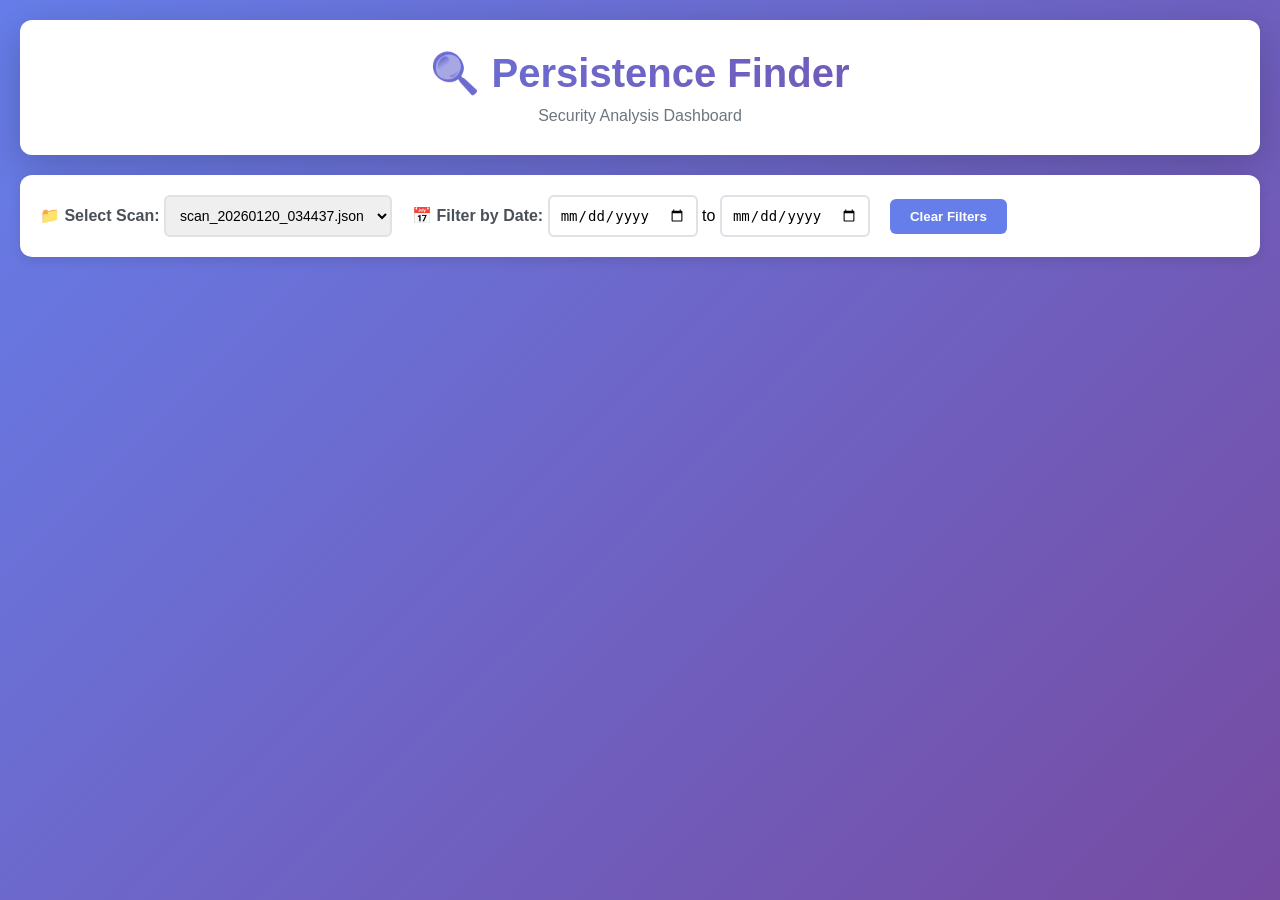
==== commit 0098721c: "Add digital signature checking and Startup Approved binary parsing with suspicious detection" ====
--- a/scan_results.html
+++ b/scan_results.html
@@ -67,8 +67,7 @@
             <div>
                 <label for="scanSelect">📁 Select Scan:</label>
                 <select id="scanSelect" onchange="loadScan()">
-                    <option value="scans/scan_20260119_040107.json" selected>scan_20260119_040107.json</option>
-                    <option value="scans/scan_20260119_035947.json" >scan_20260119_035947.json</option>
+                    <option value="scans/scan_20260120_034437.json" selected>scan_20260120_034437.json</option>
 
                 </select>
             </div>
@@ -98,10 +97,10 @@
     <script>
     const scans = {};
     let currentData = null;
-    scans['scans/scan_20260119_040107.json'] = {"metadata": {"scan_time": "2026-01-19 04:01:07", "platform": "Linux", "system_info": {"platform": "Linux", "platform_release": "6.17.10+kali-amd64", "platform_version": "#1 SMP PREEMPT_DYNAMIC Kali 6.17.10-1kali1 (2025-12-08)", "architecture": "x86_64", "processor": "", "python_version": "3.13.11", "is_admin": true, "linux_name": "Kali GNU/Linux", "linux_version_id": "2025.4", "linux_version": "2025.4", "linux_id": "kali", "kernel": "6.17.10+kali-amd64"}}, "results": {"1. Cron Jobs": {"/etc/crontab": {"modified": "2025-02-05 11:29:29", "size": "1042 bytes", "permissions": "644", "content_preview": "# /etc/crontab: system-wide crontab\n# Unlike any other crontab you don't have to run the `crontab'\n# command to install the new version when you edit this file\n# and files in /etc/cron.d. These files also have username fields,\n# that none of the other crontabs do.\n\nSHELL=/bin/sh\nPATH=/usr/local/sbin..."}, "/etc/cron.d/sysstat": {"modified": "2024-01-15 17:49:31", "size": "400 bytes", "permissions": "644", "content_preview": "# The first element of the path is a directory where the debian-sa1\n# script is located\nPATH=/usr/libexec/sysstat:/usr/sbin:/usr/sbin:/usr/bin:/sbin:/bin\n\n# Activity reports every 10 minutes everyday\n5-55/10 * * * * root command -v debian-sa1 > /dev/null && debian-sa1 1 1\n\n# Additional run at 23:59 ..."}, "/etc/cron.d/php": {"modified": "2024-12-04 10:44:19", "size": "712 bytes", "permissions": "644", "content_preview": "# /etc/cron.d/php@PHP_VERSION@: crontab fragment for PHP\n#  This purges session files in session.save_path older than X,\n#  where X is defined in seconds as the largest value of\n#  session.gc_maxlifetime from all your SAPI php.ini files\n#  or 24 minutes if not defined.  The script triggers only\n#  w..."}, "/etc/cron.d/john": {"modified": "2024-09-17 21:56:23", "size": "607 bytes", "permissions": "644", "content_preview": "#\n# Start john everyday at the same to try to crack the passwords. The\n# second line will then later stop the process so that it doesn't\n# consume system resources that are needed otherwise. You are\n# encouraged to change the times.\n#\n# Also notice that John is 'nice'd, if you don't like this (you \n..."}, "/etc/cron.d/atop": {"modified": "2025-09-24 04:03:19", "size": "147 bytes", "permissions": "644", "content_preview": "PATH=/bin:/usr/bin:/sbin:/usr/sbin\n\n# daily restart of atop at midnight\n0 0 * * * root [ -d \"/run/systemd/system\" ] || /usr/share/atop/atop.daily&"}, "/etc/cron.d/e2scrub_all": {"modified": "2025-01-01 00:30:02", "size": "188 bytes", "permissions": "644", "content_preview": "30 3 * * 0 root test -e /run/systemd/system || SERVICE_MODE=1 /usr/libexec/e2fsprogs/e2scrub_all_cron\n10 3 * * * root test -e /run/systemd/system || SERVICE_MODE=1 /sbin/e2scrub_all -A -r"}}, "2. Systemd Services (enabled)": ["accounts-daemon.service", "anydesk.service", "atop.service", "binfmt-support.service", "console-setup.service", "cron.service", "docker.service", "e2scrub_reap.service", "getty@.service", "haveged.service", "keyboard-setup.service", "krb5-kdc.service", "lightdm.service", "me.proton.vpn.split_tunneling.service", "ModemManager.service", "networking.service", "NetworkManager-dispatcher.service", "NetworkManager-wait-online.service", "NetworkManager.service", "ollama.service", "regenerate-ssh-host-keys.service", "smartmontools.service", "systemd-pstore.service", "systemd-timesyncd.service"], "3. Systemd Timers (enabled)": ["acct-monthly-report.timer", "apt-daily-upgrade.timer", "apt-daily.timer", "atop-rotate.timer", "chkrootkit.timer", "dpkg-db-backup.timer", "e2scrub_all.timer", "etckeeper.timer", "fstrim.timer", "fwupd-refresh.timer", "logrotate.timer", "man-db.timer", "phpsessionclean.timer", "plocate-updatedb.timer", "sysstat-collect.timer", "sysstat-rotate.timer", "sysstat-summary.timer"], "4. Systemd Unit Files": {"/etc/systemd/system/dbus-org.freedesktop.ModemManager1.service": {"modified": "2025-10-29 12:27:49", "created": "2025-11-12 07:01:10", "size": "515 bytes", "permissions": "644"}, "/etc/systemd/system/dbus-org.freedesktop.nm-dispatcher.service": {"modified": "2025-12-13 08:36:27", "created": "2025-12-29 06:31:52", "size": "696 bytes", "permissions": "644"}, "/etc/systemd/system/ollama.service": {"modified": "2026-01-07 04:17:42", "created": "2026-01-07 04:17:42", "size": "409 bytes", "permissions": "644"}, "/etc/systemd/system/dbus-org.freedesktop.timesync1.service": {"modified": "2025-12-17 18:08:45", "created": "2025-12-29 06:30:06", "size": "1775 bytes", "permissions": "644"}, "/etc/systemd/system/display-manager.service": {"modified": "2025-12-12 08:33:31", "created": "2025-12-29 06:31:58", "size": "517 bytes", "permissions": "644"}, "/etc/systemd/system/anydesk.service": {"modified": "2025-09-29 04:47:33", "created": "2025-09-29 04:47:33", "size": "276 bytes", "permissions": "644"}, "/etc/systemd/system/iodined.service": {"modified": "2026-01-16 02:24:32", "created": "2026-01-16 02:24:32", "size": "0 bytes", "permissions": "666"}, "/etc/systemd/system/smartd.service": {"modified": "2025-10-19 04:21:35", "created": "2025-10-29 03:44:29", "size": "510 bytes", "permissions": "644"}, "/lib/systemd/system/systemd-backlight@.service": {"modified": "2025-12-17 18:08:45", "created": "2025-12-29 06:30:05", "size": "777 bytes", "permissions": "644"}, "/lib/systemd/system/binfmt-support.service": {"modified": "2025-11-21 06:03:20", "created": "2025-12-01 03:08:54", "size": "1326 bytes", "permissions": "644"}, "/lib/systemd/system/systemd-pcrproduct.service": {"modified": "2025-12-17 18:08:45", "created": "2025-12-29 06:30:05", "size": "730 bytes", "permissions": "644"}, "/lib/systemd/system/krb5-admin-server.service": {"modified": "2025-10-07 15:58:36", "created": "2025-11-20 06:13:48", "size": "501 bytes", "permissions": "644"}, "/lib/systemd/system/systemd-factory-reset-request.service": {"modified": "2025-12-17 18:08:45", "created": "2025-12-29 06:30:05", "size": "715 bytes", "permissions": "644"}, "/lib/systemd/system/blk-availability.service": {"modified": "2025-05-05 14:14:18", "created": "2025-05-22 03:12:47", "size": "384 bytes", "permissions": "644"}, "/lib/systemd/system/systemd-userdb-load-credentials.service": {"modified": "2025-12-17 18:02:36", "created": "2025-12-29 06:33:18", "size": "948 bytes", "permissions": "644"}, "/lib/systemd/system/breakpoint-pre-udev.service": {"modified": "2025-12-17 18:08:45", "created": "2025-12-29 06:30:05", "size": "1382 bytes", "permissions": "644"}, "/lib/systemd/system/sysstat.service": {"modified": "2024-01-15 17:49:31", "created": "2025-05-03 04:53:26", "size": "555 bytes", "permissions": "644"}, "/lib/systemd/system/initrd-parse-etc.service": {"modified": "2025-12-17 18:08:45", "created": "2025-12-29 06:30:05", "size": "1116 bytes", "permissions": "644"}, "/lib/systemd/system/systemd-remount-fs.service": {"modified": "2025-12-17 18:08:45", "created": "2025-12-29 06:30:05", "size": "758 bytes", "permissions": "644"}, "/lib/systemd/system/lvm2-lvmpolld.service": {"modified": "2025-05-05 14:14:18", "created": "2025-05-22 03:12:47", "size": "327 bytes", "permissions": "644"}, "/lib/systemd/system/emergency.service": {"modified": "2025-12-17 18:08:45", "created": "2025-12-29 06:30:05", "size": "804 bytes", "permissions": "644"}, "/lib/systemd/system/httpd@.service": {"modified": "2025-08-02 12:18:27", "created": "2025-08-22 03:55:46", "size": "494 bytes", "permissions": "644"}, "/lib/systemd/system/apt-daily.service": {"modified": "2025-11-12 22:46:39", "created": "2025-11-17 02:59:40", "size": "326 bytes", "permissions": "644"}, "/lib/systemd/system/nftables.service": {"modified": "2025-06-10 14:12:35", "created": "2025-12-19 02:39:07", "size": "458 bytes", "permissions": "644"}, "/lib/systemd/system/iio-sensor-proxy.service": {"modified": "2025-10-28 14:51:10", "created": "2025-11-05 02:14:37", "size": "424 bytes", "permissions": "644"}, "/lib/systemd/system/systemd-pstore.service": {"modified": "2025-12-17 18:08:45", "created": "2025-12-29 06:30:05", "size": "815 bytes", "permissions": "644"}, "/lib/systemd/system/me.proton.vpn.split_tunneling.service": {"modified": "2025-09-26 06:43:00", "created": "2025-10-30 10:58:47", "size": "237 bytes", "permissions": "644"}, "/lib/systemd/system/wg-quick@.service": {"modified": "2025-08-25 20:38:13", "created": "2025-10-30 10:58:47", "size": "755 bytes", "permissions": "644"}, "/lib/systemd/system/sslh.service": {"modified": "2023-11-18 00:42:24", "created": "2025-05-03 04:52:32", "size": "666 bytes", "permissions": "644"}, "/lib/systemd/system/phpsessionclean.service": {"modified": "2025-12-20 00:47:55", "created": "2026-01-07 20:09:04", "size": "155 bytes", "permissions": "644"}, "/lib/systemd/system/systemd-journal-flush.service": {"modified": "2025-12-17 18:02:36", "created": "2025-12-29 06:30:05", "size": "943 bytes", "permissions": "644"}, "/lib/systemd/system/dm-event.service": {"modified": "2025-05-05 14:14:18", "created": "2025-05-22 03:12:29", "size": "345 bytes", "permissions": "644"}, "/lib/systemd/system/systemd-creds@.service": {"modified": "2025-12-17 18:02:36", "created": "2025-12-29 06:30:05", "size": "587 bytes", "permissions": "644"}, "/lib/systemd/system/apt-daily-upgrade.service": {"modified": "2025-11-12 22:46:39", "created": "2025-11-17 02:59:40", "size": "389 bytes", "permissions": "644"}, "/lib/systemd/system/user@.service": {"modified": "2025-12-17 18:08:45", "created": "2025-12-29 06:30:05", "size": "1039 bytes", "permissions": "644"}, "/lib/systemd/system/dbus-org.freedesktop.locale1.service": {"modified": "2025-12-17 18:08:45", "created": "2025-12-29 06:30:05", "size": "1225 bytes", "permissions": "644"}, "/lib/systemd/system/sshd-keygen.service": {"modified": "2025-12-02 09:36:37", "created": "2025-12-10 14:32:12", "size": "336 bytes", "permissions": "644"}, "/lib/systemd/system/systemd-storagetm.service": {"modified": "2025-12-17 18:08:45", "created": "2025-12-29 06:30:05", "size": "978 bytes", "permissions": "644"}, "/lib/systemd/system/systemd-user-sessions.service": {"modified": "2025-12-17 18:08:45", "created": "2025-12-29 06:30:05", "size": "655 bytes", "permissions": "644"}, "/lib/systemd/system/fwupd.service": {"modified": "2025-12-20 23:13:58", "created": "2025-12-29 06:31:42", "size": "1693 bytes", "permissions": "644"}, "/lib/systemd/system/getty@.service": {"modified": "2025-12-17 18:08:45", "created": "2025-12-29 06:30:05", "size": "2028 bytes", "permissions": "644"}, "/lib/systemd/system/redis-server.service": {"modified": "2025-11-03 11:53:25", "created": "2025-11-09 23:22:32", "size": "1834 bytes", "permissions": "644"}, "/lib/systemd/system/lm-sensors.service": {"modified": "2025-04-12 08:35:33", "created": "2026-01-07 20:08:47", "size": "626 bytes", "permissions": "644"}, "/lib/systemd/system/kismet.service": {"modified": "2025-09-17 03:35:41", "created": "2025-09-27 06:00:37", "size": "273 bytes", "permissions": "644"}, "/lib/systemd/system/nfs-common.service": {"modified": "2026-01-16 02:24:32", "created": "2026-01-16 02:24:32", "size": "0 bytes", "permissions": "666"}, "/lib/systemd/system/regenerate-ssh-host-keys.service": {"modified": "2025-11-24 06:42:16", "created": "2025-11-26 02:01:36", "size": "313 bytes", "permissions": "644"}, "/lib/systemd/system/usbmuxd.service": {"modified": "2025-01-24 04:19:55", "created": "2025-05-03 04:53:37", "size": "171 bytes", "permissions": "644"}, "/lib/systemd/system/ModemManager.service": {"modified": "2025-10-29 12:27:49", "created": "2025-11-12 07:01:10", "size": "515 bytes", "permissions": "644"}, "/lib/systemd/system/etckeeper.timer": {"modified": "2025-09-03 10:46:44", "created": "2025-11-06 05:54:00", "size": "178 bytes", "permissions": "644"}, "/lib/systemd/system/systemd-ask-password-console.service": {"modified": "2025-12-17 18:02:36", "created": "2025-12-29 06:30:05", "size": "846 bytes", "permissions": "644"}, "/lib/systemd/system/NetworkManager-wait-online.service": {"modified": "2025-12-13 08:36:27", "created": "2025-12-29 06:31:52", "size": "1173 bytes", "permissions": "644"}, "/lib/systemd/system/systemd-hibernate.service": {"modified": "2025-12-17 18:08:45", "created": "2025-12-29 06:30:05", "size": "562 bytes", "permissions": "644"}, "/lib/systemd/system/systemd-pcrlock-secureboot-authority.service": {"modified": "2025-12-17 18:08:45", "created": "2025-12-29 06:30:05", "size": "864 bytes", "permissions": "644"}, "/lib/systemd/system/strongswan-starter.service": {"modified": "2025-12-15 07:59:46", "created": "2025-12-29 06:30:57", "size": "272 bytes", "permissions": "644"}, "/lib/systemd/system/systemd-firstboot.service": {"modified": "2025-12-17 18:02:36", "created": "2025-12-29 06:30:05", "size": "1619 bytes", "permissions": "644"}, "/lib/systemd/system/systemd-validatefs@.service": {"modified": "2025-12-17 18:08:45", "created": "2025-12-29 06:30:05", "size": "774 bytes", "permissions": "644"}, "/lib/systemd/system/systemd-kexec.service": {"modified": "2025-12-17 18:02:36", "created": "2025-12-29 06:30:05", "size": "569 bytes", "permissions": "644"}, "/lib/systemd/system/systemd-userdbd.service": {"modified": "2025-12-17 18:08:45", "created": "2025-12-29 06:33:18", "size": "1221 bytes", "permissions": "644"}, "/lib/systemd/system/e2scrub_reap.service": {"modified": "2026-01-02 10:01:08", "created": "2026-01-07 20:06:52", "size": "553 bytes", "permissions": "644"}, "/lib/systemd/system/redsocks.service": {"modified": "2017-01-02 07:24:59", "created": "2025-05-03 04:52:15", "size": "361 bytes", "permissions": "644"}, "/lib/systemd/system/pg_basebackup@.service": {"modified": "2025-06-06 08:26:56", "created": "2025-11-14 02:30:59", "size": "476 bytes", "permissions": "644"}, "/lib/systemd/system/postgresql@.service": {"modified": "2025-09-19 05:17:51", "created": "2025-11-14 02:30:59", "size": "1596 bytes", "permissions": "644"}, "/lib/systemd/system/wpa_supplicant-wired@.service": {"modified": "2025-11-08 04:09:39", "created": "2025-11-12 07:01:47", "size": "482 bytes", "permissions": "644"}, "/lib/systemd/system/systemd-pcrphase-initrd.service": {"modified": "2025-12-17 18:08:45", "created": "2025-12-29 06:30:05", "size": "936 bytes", "permissions": "644"}, "/lib/systemd/system/faraday.service": {"modified": "2026-01-06 05:41:06", "created": "2026-01-07 20:07:47", "size": "252 bytes", "permissions": "644"}, "/lib/systemd/system/systemd-journald@.service": {"modified": "2025-12-17 18:08:45", "created": "2025-12-29 06:30:05", "size": "1458 bytes", "permissions": "644"}, "/lib/systemd/system/hwclock.service": {"modified": "2026-01-16 02:24:32", "created": "2026-01-16 02:24:32", "size": "0 bytes", "permissions": "666"}, "/lib/systemd/system/container-getty@.service": {"modified": "2025-12-17 18:08:45", "created": "2025-12-29 06:30:05", "size": "1325 bytes", "permissions": "644"}, "/lib/systemd/system/apache2@.service": {"modified": "2025-08-02 12:18:27", "created": "2025-08-22 03:55:46", "size": "494 bytes", "permissions": "644"}, "/lib/systemd/system/ifupdown-wait-online.service": {"modified": "2024-08-19 22:02:23", "created": "2025-05-03 04:45:29", "size": "287 bytes", "permissions": "644"}, "/lib/systemd/system/saned.service": {"modified": "2026-01-16 02:24:32", "created": "2026-01-16 02:24:32", "size": "0 bytes", "permissions": "666"}, "/lib/systemd/system/dbus-org.freedesktop.hostname1.service": {"modified": "2025-12-17 18:08:45", "created": "2025-12-29 06:30:05", "size": "1224 bytes", "permissions": "644"}, "/lib/systemd/system/systemd-udev-trigger.service": {"modified": "2025-12-17 18:02:36", "created": "2025-12-29 06:30:06", "size": "787 bytes", "permissions": "644"}, "/lib/systemd/system/systemd-udevd.service": {"modified": "2025-12-17 18:08:45", "created": "2025-12-29 06:30:06", "size": "2284 bytes", "permissions": "644"}, "/lib/systemd/system/haveged.service": {"modified": "2025-11-30 13:09:44", "created": "2025-12-10 14:33:33", "size": "965 bytes", "permissions": "644"}, "/lib/systemd/system/systemd-sysusers.service": {"modified": "2025-12-17 18:02:36", "created": "2025-12-29 06:30:05", "size": "1310 bytes", "permissions": "644"}, "/lib/systemd/system/plymouth-halt.service": {"modified": "2025-05-27 04:45:42", "created": "2025-06-07 10:43:06", "size": "441 bytes", "permissions": "644"}, "/lib/systemd/system/inetsim.service": {"modified": "2025-12-19 05:42:21", "created": "2025-12-29 06:30:50", "size": "217 bytes", "permissions": "644"}, "/lib/systemd/system/systemd-journald-sync@.service": {"modified": "2025-12-17 18:02:36", "created": "2025-12-29 06:30:05", "size": "880 bytes", "permissions": "644"}, "/lib/systemd/system/openvpn.service": {"modified": "2025-12-19 09:47:09", "created": "2025-12-29 06:32:02", "size": "328 bytes", "permissions": "644"}, "/lib/systemd/system/e2scrub_all.timer": {"modified": "2026-01-02 10:01:08", "created": "2026-01-07 20:06:52", "size": "251 bytes", "permissions": "644"}, "/lib/systemd/system/lvm2-monitor.service": {"modified": "2025-05-05 14:14:18", "created": "2025-05-22 03:12:47", "size": "551 bytes", "permissions": "644"}, "/lib/systemd/system/systemd-volatile-root.service": {"modified": "2025-12-17 18:08:45", "created": "2025-12-29 06:30:05", "size": "743 bytes", "permissions": "644"}, "/lib/systemd/system/systemd-bsod.service": {"modified": "2025-12-17 18:08:45", "created": "2025-12-29 06:30:05", "size": "672 bytes", "permissions": "644"}, "/lib/systemd/system/systemd-networkd-wait-online@.service": {"modified": "2025-12-17 18:08:45", "created": "2025-12-29 06:30:05", "size": "800 bytes", "permissions": "644"}, "/lib/systemd/system/modprobe@.service": {"modified": "2025-12-17 18:02:36", "created": "2025-12-29 06:30:05", "size": "1314 bytes", "permissions": "644"}, "/lib/systemd/system/acct-monthly-report.service": {"modified": "2025-09-22 14:17:03", "created": "2025-09-29 08:55:35", "size": "243 bytes", "permissions": "644"}, "/lib/systemd/system/openvpn-client@.service": {"modified": "2025-12-19 09:47:09", "created": "2025-12-29 06:32:02", "size": "727 bytes", "permissions": "644"}, "/lib/systemd/system/apt-daily-upgrade.timer": {"modified": "2025-11-12 22:46:39", "created": "2025-11-17 02:59:40", "size": "184 bytes", "permissions": "644"}, "/lib/systemd/system/plocate-updatedb.timer": {"modified": "2024-11-24 17:14:30", "created": "2025-05-03 04:52:30", "size": "166 bytes", "permissions": "644"}, "/lib/systemd/system/postfix.service": {"modified": "2025-11-21 04:07:10", "created": "2025-12-04 05:44:07", "size": "3133 bytes", "permissions": "644"}, "/lib/systemd/system/systemd-sysctl.service": {"modified": "2025-12-17 18:08:45", "created": "2025-12-29 06:30:05", "size": "731 bytes", "permissions": "644"}, "/lib/systemd/system/fstrim.timer": {"modified": "2025-12-17 04:42:28", "created": "2026-01-07 20:06:47", "size": "283 bytes", "permissions": "644"}, "/lib/systemd/system/systemd-hibernate-clear.service": {"modified": "2025-12-17 18:08:45", "created": "2025-12-29 06:30:05", "size": "782 bytes", "permissions": "644"}, "/lib/systemd/system/systemd-networkd.service": {"modified": "2025-12-17 18:08:45", "created": "2025-12-29 06:30:05", "size": "2674 bytes", "permissions": "644"}, "/lib/systemd/system/systemd-ask-password@.service": {"modified": "2025-12-17 18:02:36", "created": "2025-12-29 06:30:05", "size": "529 bytes", "permissions": "644"}, "/lib/systemd/system/pg_dump@.service": {"modified": "2025-06-06 08:26:56", "created": "2025-11-14 02:30:59", "size": "440 bytes", "permissions": "644"}, "/lib/systemd/system/openvpn@.service": {"modified": "2025-12-19 09:47:09", "created": "2025-12-29 06:32:02", "size": "948 bytes", "permissions": "644"}, "/lib/systemd/system/screen-cleanup.service": {"modified": "2026-01-16 02:24:32", "created": "2026-01-16 02:24:32", "size": "0 bytes", "permissions": "666"}, "/lib/systemd/system/systemd-fsck@.service": {"modified": "2025-12-17 18:08:45", "created": "2025-12-29 06:30:05", "size": "795 bytes", "permissions": "644"}, "/lib/systemd/system/breakpoint-pre-basic.service": {"modified": "2025-12-17 18:08:45", "created": "2025-12-29 06:30:05", "size": "1372 bytes", "permissions": "644"}, "/lib/systemd/system/systemd-ask-password-wall.service": {"modified": "2025-12-17 18:02:36", "created": "2025-12-29 06:30:05", "size": "770 bytes", "permissions": "644"}, "/lib/systemd/system/initrd-cleanup.service": {"modified": "2025-12-17 18:02:36", "created": "2025-12-29 06:30:05", "size": "725 bytes", "permissions": "644"}, "/lib/systemd/system/snmpd.service": {"modified": "2025-05-06 07:20:52", "created": "2025-05-22 03:12:21", "size": "357 bytes", "permissions": "644"}, "/lib/systemd/system/blueman-mechanism.service": {"modified": "2025-02-03 08:58:00", "created": "2025-05-03 12:55:50", "size": "197 bytes", "permissions": "644"}, "/lib/systemd/system/keyboard-setup.service": {"modified": "2024-04-15 02:22:11", "created": "2025-12-29 06:30:33", "size": "287 bytes", "permissions": "644"}, "/lib/systemd/system/capsule@.service": {"modified": "2025-12-17 18:08:45", "created": "2025-12-29 06:30:05", "size": "1129 bytes", "permissions": "644"}, "/lib/systemd/system/atftpd.service": {"modified": "2025-05-08 10:05:08", "created": "2025-05-30 03:09:46", "size": "242 bytes", "permissions": "644"}, "/lib/systemd/system/systemd-boot-check-no-failures.service": {"modified": "2025-12-17 18:08:45", "created": "2025-12-29 06:30:05", "size": "681 bytes", "permissions": "644"}, "/lib/systemd/system/systemd-networkd-persistent-storage.service": {"modified": "2025-12-17 18:02:36", "created": "2025-12-29 06:30:05", "size": "857 bytes", "permissions": "644"}, "/lib/systemd/system/systemd-pcrphase-factory-reset.service": {"modified": "2025-12-17 18:08:45", "created": "2025-12-29 06:30:05", "size": "734 bytes", "permissions": "644"}, "/lib/systemd/system/sshd@.service": {"modified": "2025-12-02 09:36:37", "created": "2025-12-10 14:32:12", "size": "496 bytes", "permissions": "644"}, "/lib/systemd/system/systemd-localed.service": {"modified": "2025-12-17 18:08:45", "created": "2025-12-29 06:30:05", "size": "1225 bytes", "permissions": "644"}, "/lib/systemd/system/systemd-random-seed.service": {"modified": "2025-12-17 18:08:45", "created": "2025-12-29 06:30:05", "size": "1187 bytes", "permissions": "644"}, "/lib/systemd/system/rtkit-daemon.service": {"modified": "2024-05-28 18:50:40", "created": "2025-05-03 04:53:24", "size": "1024 bytes", "permissions": "644"}, "/lib/systemd/system/console-getty.service": {"modified": "2025-12-17 18:08:45", "created": "2025-12-29 06:30:05", "size": "1169 bytes", "permissions": "644"}, "/lib/systemd/system/miredo.service": {"modified": "2024-06-19 16:18:17", "created": "2025-05-03 04:49:03", "size": "276 bytes", "permissions": "644"}, "/lib/systemd/system/rpcbind.service": {"modified": "2025-03-17 20:43:56", "created": "2025-05-03 12:04:11", "size": "630 bytes", "permissions": "644"}, "/lib/systemd/system/plocate-updatedb.service": {"modified": "2024-11-24 17:16:08", "created": "2025-05-03 04:52:30", "size": "613 bytes", "permissions": "644"}, "/lib/systemd/system/systemd-hwdb-update.service": {"modified": "2025-12-17 18:08:45", "created": "2025-12-29 06:30:06", "size": "834 bytes", "permissions": "644"}, "/lib/systemd/system/NetworkManager-config-initrd.service": {"modified": "2025-12-13 08:36:27", "created": "2025-12-29 06:31:52", "size": "881 bytes", "permissions": "644"}, "/lib/systemd/system/rc-local.service": {"modified": "2025-12-17 18:08:45", "created": "2025-12-29 06:30:05", "size": "731 bytes", "permissions": "644"}, "/lib/systemd/system/serial-getty@.service": {"modified": "2025-12-17 18:08:45", "created": "2025-12-29 06:30:05", "size": "1593 bytes", "permissions": "644"}, "/lib/systemd/system/systemd-fsck-root.service": {"modified": "2025-12-17 18:08:45", "created": "2025-12-29 06:30:05", "size": "748 bytes", "permissions": "644"}, "/lib/systemd/system/chkrootkit.timer": {"modified": "2025-09-26 18:35:00", "created": "2026-01-14 05:54:43", "size": "195 bytes", "permissions": "644"}, "/lib/systemd/system/sysstat-collect.timer": {"modified": "2024-01-15 17:49:31", "created": "2025-05-03 04:53:26", "size": "325 bytes", "permissions": "644"}, "/lib/systemd/system/postgresql.service": {"modified": "2023-10-19 08:38:24", "created": "2025-11-14 02:30:59", "size": "522 bytes", "permissions": "644"}, "/lib/systemd/system/systemd-machine-id-commit.service": {"modified": "2025-12-17 18:02:36", "created": "2025-12-29 06:30:05", "size": "744 bytes", "permissions": "644"}, "/lib/systemd/system/lightdm.service": {"modified": "2025-12-12 08:33:31", "created": "2025-12-29 06:31:58", "size": "517 bytes", "permissions": "644"}, "/lib/systemd/system/systemd-battery-check.service": {"modified": "2025-12-17 18:08:45", "created": "2025-12-29 06:30:05", "size": "899 bytes", "permissions": "644"}, "/lib/systemd/system/systemd-pcrlock-secureboot-policy.service": {"modified": "2025-12-17 18:08:45", "created": "2025-12-29 06:30:05", "size": "858 bytes", "permissions": "644"}, "/lib/systemd/system/systemd-pcrphase-storage-target-mode.service": {"modified": "2025-12-17 18:08:45", "created": "2025-12-29 06:30:05", "size": "857 bytes", "permissions": "644"}, "/lib/systemd/system/systemd-timedated.service": {"modified": "2025-12-17 18:08:45", "created": "2025-12-29 06:30:05", "size": "1174 bytes", "permissions": "644"}, "/lib/systemd/system/configure-printer@.service": {"modified": "2025-03-13 19:41:43", "created": "2025-05-03 13:00:15", "size": "154 bytes", "permissions": "644"}, "/lib/systemd/system/man-db.timer": {"modified": "2025-05-02 09:24:27", "created": "2025-05-13 14:45:39", "size": "171 bytes", "permissions": "644"}, "/lib/systemd/system/systemd-udev-load-credentials.service": {"modified": "2025-12-17 18:02:36", "created": "2025-12-29 06:30:06", "size": "832 bytes", "permissions": "644"}, "/lib/systemd/system/mariadb.service": {"modified": "2025-12-15 23:00:00", "created": "2025-12-29 06:30:52", "size": "5799 bytes", "permissions": "644"}, "/lib/systemd/system/chkrootkit.service": {"modified": "2025-09-26 18:35:00", "created": "2026-01-14 05:54:43", "size": "476 bytes", "permissions": "644"}, "/lib/systemd/system/procps.service": {"modified": "2025-12-17 18:08:45", "created": "2025-12-29 06:30:05", "size": "731 bytes", "permissions": "644"}, "/lib/systemd/system/systemd-rfkill.service": {"modified": "2025-12-17 18:08:45", "created": "2025-12-29 06:30:05", "size": "771 bytes", "permissions": "644"}, "/lib/systemd/system/systemd-hybrid-sleep.service": {"modified": "2025-12-17 18:08:45", "created": "2025-12-29 06:30:05", "size": "583 bytes", "permissions": "644"}, "/lib/systemd/system/systemd-time-wait-sync.service": {"modified": "2025-12-17 18:08:45", "created": "2025-12-29 06:30:06", "size": "1209 bytes", "permissions": "644"}, "/lib/systemd/system/bluetooth.service": {"modified": "2025-09-26 21:43:55", "created": "2025-10-08 03:34:19", "size": "759 bytes", "permissions": "644"}, "/lib/systemd/system/rescue.service": {"modified": "2025-12-17 18:08:45", "created": "2025-12-29 06:30:05", "size": "795 bytes", "permissions": "644"}, "/lib/systemd/system/systemd-factory-reset-complete.service": {"modified": "2025-12-17 18:08:45", "created": "2025-12-29 06:30:05", "size": "749 bytes", "permissions": "644"}, "/lib/systemd/system/plymouth-start.service": {"modified": "2025-05-27 04:45:42", "created": "2025-06-07 10:43:06", "size": "583 bytes", "permissions": "644"}, "/lib/systemd/system/fwupd-refresh.timer": {"modified": "2025-12-19 04:50:21", "created": "2025-12-29 06:31:42", "size": "193 bytes", "permissions": "644"}, "/lib/systemd/system/systemd-factory-reset-reboot.service": {"modified": "2025-12-17 18:02:36", "created": "2025-12-29 06:30:05", "size": "548 bytes", "permissions": "644"}, "/lib/systemd/system/systemd-pcrlock-firmware-code.service": {"modified": "2025-12-17 18:08:45", "created": "2025-12-29 06:30:05", "size": "839 bytes", "permissions": "644"}, "/lib/systemd/system/postfix@.service": {"modified": "2025-11-26 03:12:30", "created": "2025-12-04 05:44:07", "size": "3136 bytes", "permissions": "644"}, "/lib/systemd/system/rpc-svcgssd.service": {"modified": "2025-09-24 07:52:15", "created": "2025-09-27 05:59:07", "size": "391 bytes", "permissions": "644"}, "/lib/systemd/system/systemd-pcrfs@.service": {"modified": "2025-12-17 18:08:45", "created": "2025-12-29 06:30:05", "size": "800 bytes", "permissions": "644"}, "/lib/systemd/system/e2scrub_all.service": {"modified": "2026-01-02 10:01:08", "created": "2026-01-07 20:06:52", "size": "297 bytes", "permissions": "644"}, "/lib/systemd/system/systemd-confext.service": {"modified": "2025-12-17 18:02:36", "created": "2025-12-29 06:30:05", "size": "1034 bytes", "permissions": "644"}, "/lib/systemd/system/man-db.service": {"modified": "2025-05-02 09:24:27", "created": "2025-05-13 14:45:39", "size": "600 bytes", "permissions": "644"}, "/lib/systemd/system/logrotate.timer": {"modified": "2024-05-24 14:47:35", "created": "2025-05-03 04:45:33", "size": "198 bytes", "permissions": "644"}, "/lib/systemd/system/systemd-mute-console@.service": {"modified": "2025-12-17 18:02:36", "created": "2025-12-29 06:30:05", "size": "545 bytes", "permissions": "644"}, "/lib/systemd/system/mysqld.service": {"modified": "2025-12-15 23:00:00", "created": "2025-12-29 06:30:52", "size": "5799 bytes", "permissions": "644"}, "/lib/systemd/system/dpkg-db-backup.service": {"modified": "2025-07-17 11:28:09", "created": "2025-07-22 05:07:19", "size": "147 bytes", "permissions": "644"}, "/lib/systemd/system/krb5-kdc.service": {"modified": "2025-10-07 15:58:36", "created": "2025-11-20 06:13:50", "size": "583 bytes", "permissions": "644"}, "/lib/systemd/system/systemd-pcrlock-file-system.service": {"modified": "2025-12-17 18:08:45", "created": "2025-12-29 06:30:05", "size": "809 bytes", "permissions": "644"}, "/lib/systemd/system/systemd-update-done.service": {"modified": "2025-12-17 18:08:45", "created": "2025-12-29 06:30:05", "size": "682 bytes", "permissions": "644"}, "/lib/systemd/system/plymouth-quit-wait.service": {"modified": "2025-05-27 04:45:42", "created": "2025-06-07 10:43:06", "size": "224 bytes", "permissions": "644"}, "/lib/systemd/system/console-setup.service": {"modified": "2024-04-15 02:22:11", "created": "2025-12-29 06:30:33", "size": "343 bytes", "permissions": "644"}, "/lib/systemd/system/rpc-statd.service": {"modified": "2025-09-24 07:52:15", "created": "2025-09-27 05:59:07", "size": "476 bytes", "permissions": "644"}, "/lib/systemd/system/systemd-network-generator.service": {"modified": "2025-12-17 18:08:45", "created": "2025-12-29 06:30:05", "size": "893 bytes", "permissions": "644"}, "/lib/systemd/system/systemd-timesyncd.service": {"modified": "2025-12-17 18:08:45", "created": "2025-12-29 06:30:06", "size": "1775 bytes", "permissions": "644"}, "/lib/systemd/system/plymouth-poweroff.service": {"modified": "2025-05-27 04:45:42", "created": "2025-06-07 10:43:06", "size": "450 bytes", "permissions": "644"}, "/lib/systemd/system/sysstat-summary.timer": {"modified": "2024-01-15 17:49:31", "created": "2025-05-03 04:53:26", "size": "356 bytes", "permissions": "644"}, "/lib/systemd/system/ssh.service": {"modified": "2025-12-02 09:36:37", "created": "2025-12-10 14:32:12", "size": "561 bytes", "permissions": "644"}, "/lib/systemd/system/tor@.service": {"modified": "2025-11-17 15:05:05", "created": "2025-12-29 06:33:28", "size": "1293 bytes", "permissions": "644"}, "/lib/systemd/system/systemd-modules-load.service": {"modified": "2025-12-17 18:08:45", "created": "2025-12-29 06:30:05", "size": "1104 bytes", "permissions": "644"}, "/lib/systemd/system/nfs-blkmap.service": {"modified": "2025-09-24 07:52:15", "created": "2025-09-27 05:59:07", "size": "320 bytes", "permissions": "644"}, "/lib/systemd/system/systemd-pcrphase.service": {"modified": "2025-12-17 18:08:45", "created": "2025-12-29 06:30:05", "size": "794 bytes", "permissions": "644"}, "/lib/systemd/system/systemd-binfmt.service": {"modified": "2025-12-17 18:08:45", "created": "2025-12-29 06:30:05", "size": "1184 bytes", "permissions": "644"}, "/lib/systemd/system/dbus-org.freedesktop.login1.service": {"modified": "2025-12-17 18:08:45", "created": "2025-12-29 06:30:05", "size": "2088 bytes", "permissions": "644"}, "/lib/systemd/system/quotaon-root.service": {"modified": "2025-12-17 18:08:45", "created": "2025-12-29 06:30:05", "size": "666 bytes", "permissions": "644"}, "/lib/systemd/system/ldconfig.service": {"modified": "2025-12-17 18:02:36", "created": "2025-12-29 06:30:05", "size": "952 bytes", "permissions": "644"}, "/lib/systemd/system/switcheroo-control.service": {"modified": "2025-09-13 19:23:48", "created": "2025-09-24 06:52:28", "size": "498 bytes", "permissions": "644"}, "/lib/systemd/system/gvmd.service": {"modified": "2025-12-19 05:19:05", "created": "2025-12-29 06:31:56", "size": "534 bytes", "permissions": "644"}, "/lib/systemd/system/systemd-confext-initrd.service": {"modified": "2025-12-17 18:02:36", "created": "2025-12-29 06:30:05", "size": "1277 bytes", "permissions": "644"}, "/lib/systemd/system/systemd-pcrlock-firmware-config.service": {"modified": "2025-12-17 18:08:45", "created": "2025-12-29 06:30:05", "size": "850 bytes", "permissions": "644"}, "/lib/systemd/system/systemd-tpm2-clear.service": {"modified": "2025-12-17 18:08:45", "created": "2025-12-29 06:30:05", "size": "1159 bytes", "permissions": "644"}, "/lib/systemd/system/quotaon@.service": {"modified": "2025-12-17 18:08:45", "created": "2025-12-29 06:30:05", "size": "708 bytes", "permissions": "644"}, "/lib/systemd/system/gophish.service": {"modified": "2023-05-30 10:06:21", "created": "2025-05-03 04:51:30", "size": "341 bytes", "permissions": "644"}, "/lib/systemd/system/plymouth-read-write.service": {"modified": "2025-05-27 04:45:42", "created": "2025-06-07 10:43:06", "size": "268 bytes", "permissions": "644"}, "/lib/systemd/system/systemd-growfs@.service": {"modified": "2025-12-17 18:08:45", "created": "2025-12-29 06:30:05", "size": "664 bytes", "permissions": "644"}, "/lib/systemd/system/systemd-sysext-initrd.service": {"modified": "2025-12-17 18:02:36", "created": "2025-12-29 06:30:05", "size": "1233 bytes", "permissions": "644"}, "/lib/systemd/system/postfix-resolvconf.service": {"modified": "2024-12-17 16:45:16", "created": "2025-12-04 05:44:07", "size": "421 bytes", "permissions": "644"}, "/lib/systemd/system/debug-shell.service": {"modified": "2025-12-17 18:08:45", "created": "2025-12-29 06:30:05", "size": "1106 bytes", "permissions": "644"}, "/lib/systemd/system/systemd-quotacheck-root.service": {"modified": "2025-12-17 18:08:45", "created": "2025-12-29 06:30:05", "size": "743 bytes", "permissions": "644"}, "/lib/systemd/system/openvpn-server@.service": {"modified": "2025-12-19 09:47:09", "created": "2025-12-29 06:32:02", "size": "849 bytes", "permissions": "644"}, "/lib/systemd/system/systemd-tmpfiles-setup-dev.service": {"modified": "2025-12-17 18:02:36", "created": "2025-12-29 06:30:05", "size": "877 bytes", "permissions": "644"}, "/lib/systemd/system/ppp@.service": {"modified": "2025-02-17 17:11:36", "created": "2025-09-27 06:01:10", "size": "343 bytes", "permissions": "644"}, "/lib/systemd/system/containerd.service": {"modified": "2025-11-07 20:08:08", "created": "2026-01-07 05:30:41", "size": "1421 bytes", "permissions": "644"}, "/lib/systemd/system/systemd-ask-password-plymouth.service": {"modified": "2025-05-27 04:45:42", "created": "2025-06-07 10:43:06", "size": "472 bytes", "permissions": "644"}, "/lib/systemd/system/dpkg-db-backup.timer": {"modified": "2025-07-17 11:28:09", "created": "2025-07-22 05:07:19", "size": "154 bytes", "permissions": "644"}, "/lib/systemd/system/cryptdisks-early.service": {"modified": "2026-01-16 02:24:32", "created": "2026-01-16 02:24:32", "size": "0 bytes", "permissions": "666"}, "/lib/systemd/system/systemd-sysext@.service": {"modified": "2025-12-17 18:02:36", "created": "2025-12-29 06:30:05", "size": "612 bytes", "permissions": "644"}, "/lib/systemd/system/sysstat-rotate.service": {"modified": "2024-01-15 17:49:31", "created": "2025-05-03 04:53:26", "size": "415 bytes", "permissions": "644"}, "/lib/systemd/system/pg_compresswal@.timer": {"modified": "2023-10-19 08:38:24", "created": "2025-11-14 02:30:59", "size": "280 bytes", "permissions": "644"}, "/lib/systemd/system/phpsessionclean.timer": {"modified": "2025-12-20 00:47:55", "created": "2026-01-07 20:09:04", "size": "144 bytes", "permissions": "644"}, "/lib/systemd/system/redis-server@.service": {"modified": "2025-11-03 11:53:25", "created": "2025-11-09 23:22:32", "size": "3054 bytes", "permissions": "644"}, "/lib/systemd/system/ipp-usb.service": {"modified": "2025-11-30 22:49:54", "created": "2025-12-04 05:44:57", "size": "211 bytes", "permissions": "644"}, "/lib/systemd/system/systemd-pcrextend@.service": {"modified": "2025-12-17 18:08:45", "created": "2025-12-29 06:30:05", "size": "625 bytes", "permissions": "644"}, "/lib/systemd/system/dns2tcpd.service": {"modified": "2025-08-30 16:10:08", "created": "2025-09-27 06:00:03", "size": "920 bytes", "permissions": "644"}, "/lib/systemd/system/acct-monthly-report.timer": {"modified": "2025-09-22 14:17:03", "created": "2025-09-29 08:55:35", "size": "129 bytes", "permissions": "644"}, "/lib/systemd/system/winbind.service": {"modified": "2025-12-06 11:21:08", "created": "2025-12-19 02:38:59", "size": "504 bytes", "permissions": "644"}, "/lib/systemd/system/systemd-growfs-root.service": {"modified": "2025-12-17 18:08:45", "created": "2025-12-29 06:30:05", "size": "667 bytes", "permissions": "644"}, "/lib/systemd/system/systemd-pcrlock-make-policy.service": {"modified": "2025-12-17 18:08:45", "created": "2025-12-29 06:30:05", "size": "800 bytes", "permissions": "644"}, "/lib/systemd/system/fwupd-refresh.service": {"modified": "2025-12-20 23:13:58", "created": "2025-12-29 06:31:42", "size": "596 bytes", "permissions": "644"}, "/lib/systemd/system/auth-rpcgss-module.service": {"modified": "2025-09-24 07:52:15", "created": "2025-09-27 05:59:07", "size": "721 bytes", "permissions": "644"}, "/lib/systemd/system/nmbd.service": {"modified": "2025-12-06 11:21:08", "created": "2025-12-19 02:39:01", "size": "520 bytes", "permissions": "644"}, "/lib/systemd/system/systemd-pcrphase-sysinit.service": {"modified": "2025-12-17 18:08:45", "created": "2025-12-29 06:30:05", "size": "832 bytes", "permissions": "644"}, "/lib/systemd/system/rsync.service": {"modified": "2022-04-11 12:08:11", "created": "2025-12-04 05:44:29", "size": "1030 bytes", "permissions": "644"}, "/lib/systemd/system/speech-dispatcher.service": {"modified": "2025-08-25 16:40:04", "created": "2025-09-01 03:08:28", "size": "1101 bytes", "permissions": "644"}, "/lib/systemd/system/NetworkManager-dispatcher.service": {"modified": "2025-12-13 08:36:27", "created": "2025-12-29 06:31:52", "size": "696 bytes", "permissions": "644"}, "/lib/systemd/system/sysstat-rotate.timer": {"modified": "2024-01-15 17:49:31", "created": "2025-05-03 04:53:26", "size": "333 bytes", "permissions": "644"}, "/lib/systemd/system/wtmpdb-update-boot.service": {"modified": "2025-11-02 10:24:48", "created": "2025-11-08 13:31:10", "size": "460 bytes", "permissions": "644"}, "/lib/systemd/system/mosquitto.service": {"modified": "2026-01-02 14:44:33", "created": "2026-01-07 20:07:06", "size": "346 bytes", "permissions": "644"}, "/lib/systemd/system/httpd.service": {"modified": "2025-08-11 12:59:55", "created": "2025-08-22 03:55:46", "size": "441 bytes", "permissions": "644"}, "/lib/systemd/system/systemd-tmpfiles-clean.service": {"modified": "2025-12-17 18:02:36", "created": "2025-12-29 06:30:05", "size": "747 bytes", "permissions": "644"}, "/lib/systemd/system/vpnc@.service": {"modified": "2024-12-20 02:22:22", "created": "2025-05-03 12:58:37", "size": "709 bytes", "permissions": "644"}, "/lib/systemd/system/systemd-sysext.service": {"modified": "2025-12-17 18:02:36", "created": "2025-12-29 06:30:05", "size": "992 bytes", "permissions": "644"}, "/lib/systemd/system/systemd-pcrlock@.service": {"modified": "2025-12-17 18:08:45", "created": "2025-12-29 06:30:05", "size": "648 bytes", "permissions": "644"}, "/lib/systemd/system/kmod-static-nodes.service": {"modified": "2025-12-17 18:08:45", "created": "2025-12-29 06:30:05", "size": "771 bytes", "permissions": "644"}, "/lib/systemd/system/systemd-networkd-wait-online.service": {"modified": "2025-12-17 18:08:45", "created": "2025-12-29 06:30:05", "size": "781 bytes", "permissions": "644"}, "/lib/systemd/system/cryptdisks.service": {"modified": "2026-01-16 02:24:32", "created": "2026-01-16 02:24:32", "size": "0 bytes", "permissions": "666"}, "/lib/systemd/system/NetworkManager.service": {"modified": "2025-12-13 08:36:27", "created": "2025-12-29 06:31:52", "size": "1375 bytes", "permissions": "644"}, "/lib/systemd/system/x11-common.service": {"modified": "2026-01-16 02:24:32", "created": "2026-01-16 02:24:32", "size": "0 bytes", "permissions": "666"}, "/lib/systemd/system/ipsec.service": {"modified": "2025-12-15 07:59:46", "created": "2025-12-29 06:30:57", "size": "272 bytes", "permissions": "644"}, "/lib/systemd/system/pg_receivewal@.service": {"modified": "2025-06-06 08:26:56", "created": "2025-11-14 02:30:59", "size": "648 bytes", "permissions": "644"}, "/lib/systemd/system/systemd-tpm2-setup-early.service": {"modified": "2025-12-17 18:08:45", "created": "2025-12-29 06:30:05", "size": "902 bytes", "permissions": "644"}, "/lib/systemd/system/grub-common.service": {"modified": "2025-07-17 11:33:27", "created": "2025-07-22 05:07:24", "size": "721 bytes", "permissions": "644"}, "/lib/systemd/system/geoclue.service": {"modified": "2025-12-03 16:51:04", "created": "2025-12-19 02:09:24", "size": "507 bytes", "permissions": "644"}, "/lib/systemd/system/colord.service": {"modified": "2025-10-26 20:57:32", "created": "2025-11-05 02:14:26", "size": "1248 bytes", "permissions": "644"}, "/lib/systemd/system/NetworkManager-initrd.service": {"modified": "2025-12-13 08:36:27", "created": "2025-12-29 06:31:52", "size": "1371 bytes", "permissions": "644"}, "/lib/systemd/system/user-runtime-dir@.service": {"modified": "2025-12-17 18:08:45", "created": "2025-12-29 06:30:05", "size": "676 bytes", "permissions": "644"}, "/lib/systemd/system/etckeeper.service": {"modified": "2025-09-03 10:46:44", "created": "2025-11-06 05:54:00", "size": "279 bytes", "permissions": "644"}, "/lib/systemd/system/smartmontools.service": {"modified": "2025-10-19 04:21:35", "created": "2025-10-29 03:44:29", "size": "510 bytes", "permissions": "644"}, "/lib/systemd/system/plymouth-log.service": {"modified": "2025-05-27 04:45:42", "created": "2025-06-07 10:43:06", "size": "268 bytes", "permissions": "644"}, "/lib/systemd/system/ifupdown-pre.service": {"modified": "2024-08-19 22:02:23", "created": "2025-05-03 04:45:29", "size": "442 bytes", "permissions": "644"}, "/lib/systemd/system/nessusd.service": {"modified": "2025-09-19 08:38:20", "created": "2025-09-19 08:38:20", "size": "804 bytes", "permissions": "644"}, "/lib/systemd/system/tor.service": {"modified": "2025-11-17 15:05:05", "created": "2025-12-29 06:33:28", "size": "312 bytes", "permissions": "644"}, "/lib/systemd/system/smbd.service": {"modified": "2025-12-06 11:21:08", "created": "2025-12-19 02:39:01", "size": "626 bytes", "permissions": "644"}, "/lib/systemd/system/docker.service": {"modified": "2025-11-06 05:43:49", "created": "2026-01-07 05:30:42", "size": "1760 bytes", "permissions": "644"}, "/lib/systemd/system/udisks2.service": {"modified": "2025-11-18 15:43:32", "created": "2025-11-26 02:02:33", "size": "207 bytes", "permissions": "644"}, "/lib/systemd/system/wacom-inputattach@.service": {"modified": "2025-11-28 15:09:38", "created": "2025-12-10 14:35:06", "size": "167 bytes", "permissions": "644"}, "/lib/systemd/system/systemd-suspend-then-hibernate.service": {"modified": "2025-12-17 18:08:45", "created": "2025-12-29 06:30:05", "size": "601 bytes", "permissions": "644"}, "/lib/systemd/system/plymouth.service": {"modified": "2025-05-27 04:45:42", "created": "2025-06-07 10:43:06", "size": "218 bytes", "permissions": "644"}, "/lib/systemd/system/systemd-tmpfiles-setup-dev-early.service": {"modified": "2025-12-17 18:02:36", "created": "2025-12-29 06:30:05", "size": "852 bytes", "permissions": "644"}, "/lib/systemd/system/systemd-journal-catalog-update.service": {"modified": "2025-12-17 18:02:36", "created": "2025-12-29 06:30:05", "size": "750 bytes", "permissions": "644"}, "/lib/systemd/system/atop-rotate.timer": {"modified": "2025-09-24 04:03:19", "created": "2025-12-15 10:44:43", "size": "124 bytes", "permissions": "644"}, "/lib/systemd/system/apache2.service": {"modified": "2025-08-11 12:59:55", "created": "2025-08-22 03:55:46", "size": "441 bytes", "permissions": "644"}, "/lib/systemd/system/nm-priv-helper.service": {"modified": "2025-12-13 08:36:27", "created": "2025-12-29 06:31:52", "size": "2119 bytes", "permissions": "644"}, "/lib/systemd/system/systemd-tmpfiles-setup.service": {"modified": "2025-12-17 18:02:36", "created": "2025-12-29 06:30:05", "size": "1023 bytes", "permissions": "644"}, "/lib/systemd/system/systemd-soft-reboot.service": {"modified": "2025-12-17 18:02:36", "created": "2025-12-29 06:30:05", "size": "588 bytes", "permissions": "644"}, "/lib/systemd/system/e2scrub_fail@.service": {"modified": "2026-01-02 10:01:08", "created": "2026-01-07 20:06:52", "size": "232 bytes", "permissions": "644"}, "/lib/systemd/system/breakpoint-pre-mount.service": {"modified": "2025-12-17 18:08:45", "created": "2025-12-29 06:30:05", "size": "1397 bytes", "permissions": "644"}, "/lib/systemd/system/acct.service": {"modified": "2025-09-22 14:17:03", "created": "2025-09-29 08:55:35", "size": "370 bytes", "permissions": "644"}, "/lib/systemd/system/atop-rotate.service": {"modified": "2025-09-24 04:03:19", "created": "2025-12-15 10:44:43", "size": "150 bytes", "permissions": "644"}, "/lib/systemd/system/mariadb@.service": {"modified": "2025-12-15 23:00:00", "created": "2025-12-29 06:30:52", "size": "9981 bytes", "permissions": "644"}, "/lib/systemd/system/plymouth-switch-root-initramfs.service": {"modified": "2025-05-27 04:45:42", "created": "2025-06-07 10:43:06", "size": "651 bytes", "permissions": "644"}, "/lib/systemd/system/NetworkManager-wait-online-initrd.service": {"modified": "2025-12-13 08:36:27", "created": "2025-12-29 06:31:52", "size": "930 bytes", "permissions": "644"}, "/lib/systemd/system/dbus-org.freedesktop.timedate1.service": {"modified": "2025-12-17 18:08:45", "created": "2025-12-29 06:30:05", "size": "1174 bytes", "permissions": "644"}, "/lib/systemd/system/systemd-tmpfiles-clean.timer": {"modified": "2025-12-17 18:02:36", "created": "2025-12-29 06:30:05", "size": "539 bytes", "permissions": "644"}, "/lib/systemd/system/polkit.service": {"modified": "2025-02-21 05:19:38", "created": "2025-05-03 04:49:40", "size": "795 bytes", "permissions": "644"}, "/lib/systemd/system/pcscd.service": {"modified": "2025-10-31 09:36:32", "created": "2025-11-08 13:31:06", "size": "985 bytes", "permissions": "644"}, "/lib/systemd/system/logrotate.service": {"modified": "2020-11-02 11:16:23", "created": "2025-05-03 04:45:33", "size": "870 bytes", "permissions": "644"}, "/lib/systemd/system/systemd-halt.service": {"modified": "2025-12-17 18:02:36", "created": "2025-12-29 06:30:05", "size": "562 bytes", "permissions": "644"}, "/lib/systemd/system/ptunnel.service": {"modified": "2025-11-01 14:49:23", "created": "2025-11-09 23:22:41", "size": "580 bytes", "permissions": "644"}, "/lib/systemd/system/tor@default.service": {"modified": "2025-11-17 15:05:05", "created": "2025-12-29 06:33:28", "size": "1068 bytes", "permissions": "644"}, "/lib/systemd/system/ifup@.service": {"modified": "2024-09-17 08:07:12", "created": "2025-05-03 04:45:29", "size": "490 bytes", "permissions": "644"}, "/lib/systemd/system/nginx.service": {"modified": "2025-12-26 10:36:46", "created": "2026-01-07 20:08:52", "size": "1125 bytes", "permissions": "644"}, "/lib/systemd/system/mysql.service": {"modified": "2025-12-15 23:00:00", "created": "2025-12-29 06:30:52", "size": "5799 bytes", "permissions": "644"}, "/lib/systemd/system/kmod.service": {"modified": "2025-12-17 18:08:45", "created": "2025-12-29 06:30:05", "size": "1104 bytes", "permissions": "644"}, "/lib/systemd/system/apparmor.service": {"modified": "2025-04-10 11:06:25", "created": "2025-12-10 14:32:15", "size": "1162 bytes", "permissions": "644"}, "/lib/systemd/system/initrd-udevadm-cleanup-db.service": {"modified": "2025-12-17 18:02:36", "created": "2025-12-29 06:30:05", "size": "737 bytes", "permissions": "644"}, "/lib/systemd/system/nfs-idmapd.service": {"modified": "2025-09-24 07:52:15", "created": "2025-09-27 05:59:07", "size": "299 bytes", "permissions": "644"}, "/lib/systemd/system/pam_namespace.service": {"modified": "2025-06-29 13:40:46", "created": "2025-07-09 03:03:29", "size": "331 bytes", "permissions": "644"}, "/lib/systemd/system/rpc-gssd.service": {"modified": "2025-09-24 07:52:15", "created": "2025-09-27 05:59:07", "size": "311 bytes", "permissions": "644"}, "/lib/systemd/system/initrd-switch-root.service": {"modified": "2025-12-17 18:02:36", "created": "2025-12-29 06:30:05", "size": "642 bytes", "permissions": "644"}, "/lib/systemd/system/ospd-openvas.service": {"modified": "2025-12-19 05:14:36", "created": "2025-12-29 06:31:56", "size": "648 bytes", "permissions": "644"}, "/lib/systemd/system/systemd-poweroff.service": {"modified": "2025-12-17 18:02:36", "created": "2025-12-29 06:30:05", "size": "575 bytes", "permissions": "644"}, "/lib/systemd/system/apache-htcacheclean@.service": {"modified": "2025-07-31 06:20:18", "created": "2025-08-22 03:55:46", "size": "612 bytes", "permissions": "644"}, "/lib/systemd/system/plymouth-quit.service": {"modified": "2025-05-27 04:45:42", "created": "2025-06-07 10:43:06", "size": "218 bytes", "permissions": "644"}, "/lib/systemd/system/systemd-logind.service": {"modified": "2025-12-17 18:08:45", "created": "2025-12-29 06:30:05", "size": "2088 bytes", "permissions": "644"}, "/lib/systemd/system/wpa_supplicant@.service": {"modified": "2025-11-08 04:09:39", "created": "2025-11-12 07:01:47", "size": "450 bytes", "permissions": "644"}, "/lib/systemd/system/systemd-quotacheck@.service": {"modified": "2025-12-17 18:08:45", "created": "2025-12-29 06:30:05", "size": "763 bytes", "permissions": "644"}, "/lib/systemd/system/saned@.service": {"modified": "2020-09-10 13:11:29", "created": "2025-09-27 05:59:07", "size": "347 bytes", "permissions": "644"}, "/lib/systemd/system/systemd-reboot.service": {"modified": "2025-12-17 18:02:36", "created": "2025-12-29 06:30:05", "size": "568 bytes", "permissions": "644"}, "/lib/systemd/system/plymouth-kexec.service": {"modified": "2025-05-27 04:45:42", "created": "2025-06-07 10:43:06", "size": "455 bytes", "permissions": "644"}, "/lib/systemd/system/systemd-tpm2-setup.service": {"modified": "2025-12-17 18:08:45", "created": "2025-12-29 06:30:05", "size": "930 bytes", "permissions": "644"}, "/lib/systemd/system/getty-static.service": {"modified": "2025-11-26 07:36:15", "created": "2025-12-29 06:30:05", "size": "425 bytes", "permissions": "644"}, "/lib/systemd/system/portmap.service": {"modified": "2025-03-17 20:43:56", "created": "2025-05-03 12:04:11", "size": "630 bytes", "permissions": "644"}, "/lib/systemd/system/wpa_supplicant.service": {"modified": "2025-11-08 04:09:39", "created": "2025-11-12 07:01:47", "size": "436 bytes", "permissions": "644"}, "/lib/systemd/system/sysstat-collect.service": {"modified": "2024-01-15 17:49:31", "created": "2025-05-03 04:53:26", "size": "396 bytes", "permissions": "644"}, "/lib/systemd/system/bolt.service": {"modified": "2025-09-04 19:04:53", "created": "2025-09-17 14:43:46", "size": "612 bytes", "permissions": "644"}, "/lib/systemd/system/wpa_supplicant-nl80211@.service": {"modified": "2025-11-08 04:09:39", "created": "2025-11-12 07:01:47", "size": "488 bytes", "permissions": "644"}, "/lib/systemd/system/pg_compresswal@.service": {"modified": "2023-10-19 08:38:24", "created": "2025-11-14 02:30:59", "size": "240 bytes", "permissions": "644"}, "/lib/systemd/system/systemd-hostnamed.service": {"modified": "2025-12-17 18:08:45", "created": "2025-12-29 06:30:05", "size": "1224 bytes", "permissions": "644"}, "/lib/systemd/system/dbus.service": {"modified": "2025-03-08 14:04:46", "created": "2025-05-03 12:54:32", "size": "479 bytes", "permissions": "644"}, "/lib/systemd/system/systemd-factory-reset@.service": {"modified": "2025-12-17 18:08:45", "created": "2025-12-29 06:30:05", "size": "579 bytes", "permissions": "644"}, "/lib/systemd/system/systemd-hibernate-resume.service": {"modified": "2025-12-17 18:08:45", "created": "2025-12-29 06:30:05", "size": "666 bytes", "permissions": "644"}, "/lib/systemd/system/usb_modeswitch@.service": {"modified": "2025-09-23 11:57:14", "created": "2025-10-02 04:01:48", "size": "273 bytes", "permissions": "644"}, "/lib/systemd/system/systemd-pcrlock-machine-id.service": {"modified": "2025-12-17 18:08:45", "created": "2025-12-29 06:30:05", "size": "806 bytes", "permissions": "644"}, "/lib/systemd/system/pg_dump@.timer": {"modified": "2023-10-19 08:38:24", "created": "2025-11-14 02:30:59", "size": "268 bytes", "permissions": "644"}, "/lib/systemd/system/iodined.service": {"modified": "2025-10-17 13:19:32", "created": "2025-10-27 06:14:59", "size": "373 bytes", "permissions": "644"}, "/lib/systemd/system/systemd-loop@.service": {"modified": "2025-12-17 18:02:36", "created": "2025-12-29 06:30:05", "size": "725 bytes", "permissions": "644"}, "/lib/systemd/system/plymouth-switch-root.service": {"modified": "2025-05-27 04:45:42", "created": "2025-06-07 10:43:06", "size": "315 bytes", "permissions": "644"}, "/lib/systemd/system/upower.service": {"modified": "2025-11-26 17:00:07", "created": "2025-12-04 05:45:14", "size": "994 bytes", "permissions": "644"}, "/lib/systemd/system/fstrim.service": {"modified": "2025-12-17 04:42:28", "created": "2026-01-07 20:06:47", "size": "477 bytes", "permissions": "644"}, "/lib/systemd/system/pg_basebackup@.timer": {"modified": "2023-10-19 08:38:24", "created": "2025-11-14 02:30:59", "size": "274 bytes", "permissions": "644"}, "/lib/systemd/system/notus-scanner.service": {"modified": "2025-08-14 05:38:46", "created": "2025-08-27 03:45:35", "size": "413 bytes", "permissions": "644"}, "/lib/systemd/system/avahi-daemon.service": {"modified": "2025-09-09 05:24:58", "created": "2025-09-27 05:59:03", "size": "1044 bytes", "permissions": "644"}, "/lib/systemd/system/systemd-pcrnvdone.service": {"modified": "2025-12-17 18:08:45", "created": "2025-12-29 06:30:05", "size": "862 bytes", "permissions": "644"}, "/lib/systemd/system/e2scrub@.service": {"modified": "2026-01-02 10:01:08", "created": "2026-01-07 20:06:52", "size": "438 bytes", "permissions": "644"}, "/lib/systemd/system/sysstat-summary.service": {"modified": "2024-01-15 17:49:31", "created": "2025-05-03 04:53:26", "size": "376 bytes", "permissions": "644"}, "/lib/systemd/system/plymouth-reboot.service": {"modified": "2025-05-27 04:45:42", "created": "2025-06-07 10:43:06", "size": "443 bytes", "permissions": "644"}, "/lib/systemd/system/systemd-exit.service": {"modified": "2025-12-17 18:02:36", "created": "2025-12-29 06:30:05", "size": "564 bytes", "permissions": "644"}, "/lib/systemd/system/atopacct.service": {"modified": "2025-09-24 04:03:19", "created": "2025-12-15 10:44:43", "size": "378 bytes", "permissions": "644"}, "/lib/systemd/system/systemd-journald.service": {"modified": "2025-12-17 18:08:45", "created": "2025-12-29 06:30:05", "size": "2846 bytes", "permissions": "644"}, "/lib/systemd/system/cron.service": {"modified": "2025-04-03 06:18:14", "created": "2025-12-19 02:38:29", "size": "336 bytes", "permissions": "644"}, "/lib/systemd/system/breakpoint-pre-switch-root.service": {"modified": "2025-12-17 18:08:45", "created": "2025-12-29 06:30:05", "size": "1380 bytes", "permissions": "644"}, "/lib/systemd/system/atop.service": {"modified": "2025-09-24 04:03:19", "created": "2025-12-15 10:44:43", "size": "775 bytes", "permissions": "644"}, "/lib/systemd/system/sudo.service": {"modified": "2026-01-16 02:24:32", "created": "2026-01-16 02:24:32", "size": "0 bytes", "permissions": "666"}, "/lib/systemd/system/networking.service": {"modified": "2024-08-19 22:02:23", "created": "2025-05-03 04:45:29", "size": "825 bytes", "permissions": "644"}, "/lib/systemd/system/systemd-suspend.service": {"modified": "2025-12-17 18:08:45", "created": "2025-12-29 06:30:05", "size": "556 bytes", "permissions": "644"}, "/lib/systemd/system/systemd-udev-settle.service": {"modified": "2025-12-17 18:02:36", "created": "2025-12-29 06:30:06", "size": "863 bytes", "permissions": "644"}, "/lib/systemd/system/stunnel@.service": {"modified": "2025-10-23 14:50:10", "created": "2025-10-29 03:43:53", "size": "241 bytes", "permissions": "644"}, "/lib/systemd/system/apt-daily.timer": {"modified": "2025-11-12 22:46:39", "created": "2025-11-17 02:59:40", "size": "156 bytes", "permissions": "644"}, "/lib/systemd/system/system-update-cleanup.service": {"modified": "2025-12-17 18:02:36", "created": "2025-12-29 06:30:05", "size": "1525 bytes", "permissions": "644"}, "/lib/systemd/system/autovt@.service": {"modified": "2025-12-17 18:08:45", "created": "2025-12-29 06:30:05", "size": "2028 bytes", "permissions": "644"}, "/lib/systemd/system/systemd-pcrmachine.service": {"modified": "2025-12-17 18:08:45", "created": "2025-12-29 06:30:05", "size": "755 bytes", "permissions": "644"}, "/lib/systemd/system/apache-htcacheclean.service": {"modified": "2025-07-31 06:20:18", "created": "2025-08-22 03:55:46", "size": "603 bytes", "permissions": "644"}, "/lib/systemd/system/systemd-pcrfs-root.service": {"modified": "2025-12-17 18:08:45", "created": "2025-12-29 06:30:05", "size": "776 bytes", "permissions": "644"}, "/lib/systemd/system/nfs-utils.service": {"modified": "2025-09-24 07:52:15", "created": "2025-09-27 05:59:07", "size": "567 bytes", "permissions": "644"}, "/lib/systemd/system/rpc-statd-notify.service": {"modified": "2025-09-24 07:52:15", "created": "2025-09-27 05:59:07", "size": "435 bytes", "permissions": "644"}, "/lib/systemd/system/accounts-daemon.service": {"modified": "2025-09-04 04:19:57", "created": "2025-09-27 05:59:19", "size": "1965 bytes", "permissions": "644"}, "/lib/systemd/system/speech-dispatcherd.service": {"modified": "2025-08-25 16:40:04", "created": "2025-09-01 03:08:28", "size": "1101 bytes", "permissions": "644"}, "/usr/lib/systemd/system/systemd-backlight@.service": {"modified": "2025-12-17 18:08:45", "created": "2025-12-29 06:30:05", "size": "777 bytes", "permissions": "644"}, "/usr/lib/systemd/system/binfmt-support.service": {"modified": "2025-11-21 06:03:20", "created": "2025-12-01 03:08:54", "size": "1326 bytes", "permissions": "644"}, "/usr/lib/systemd/system/systemd-pcrproduct.service": {"modified": "2025-12-17 18:08:45", "created": "2025-12-29 06:30:05", "size": "730 bytes", "permissions": "644"}, "/usr/lib/systemd/system/krb5-admin-server.service": {"modified": "2025-10-07 15:58:36", "created": "2025-11-20 06:13:48", "size": "501 bytes", "permissions": "644"}, "/usr/lib/systemd/system/systemd-factory-reset-request.service": {"modified": "2025-12-17 18:08:45", "created": "2025-12-29 06:30:05", "size": "715 bytes", "permissions": "644"}, "/usr/lib/systemd/system/blk-availability.service": {"modified": "2025-05-05 14:14:18", "created": "2025-05-22 03:12:47", "size": "384 bytes", "permissions": "644"}, "/usr/lib/systemd/system/systemd-userdb-load-credentials.service": {"modified": "2025-12-17 18:02:36", "created": "2025-12-29 06:33:18", "size": "948 bytes", "permissions": "644"}, "/usr/lib/systemd/system/breakpoint-pre-udev.service": {"modified": "2025-12-17 18:08:45", "created": "2025-12-29 06:30:05", "size": "1382 bytes", "permissions": "644"}, "/usr/lib/systemd/system/sysstat.service": {"modified": "2024-01-15 17:49:31", "created": "2025-05-03 04:53:26", "size": "555 bytes", "permissions": "644"}, "/usr/lib/systemd/system/initrd-parse-etc.service": {"modified": "2025-12-17 18:08:45", "created": "2025-12-29 06:30:05", "size": "1116 bytes", "permissions": "644"}, "/usr/lib/systemd/system/systemd-remount-fs.service": {"modified": "2025-12-17 18:08:45", "created": "2025-12-29 06:30:05", "size": "758 bytes", "permissions": "644"}, "/usr/lib/systemd/system/lvm2-lvmpolld.service": {"modified": "2025-05-05 14:14:18", "created": "2025-05-22 03:12:47", "size": "327 bytes", "permissions": "644"}, "/usr/lib/systemd/system/emergency.service": {"modified": "2025-12-17 18:08:45", "created": "2025-12-29 06:30:05", "size": "804 bytes", "permissions": "644"}, "/usr/lib/systemd/system/httpd@.service": {"modified": "2025-08-02 12:18:27", "created": "2025-08-22 03:55:46", "size": "494 bytes", "permissions": "644"}, "/usr/lib/systemd/system/apt-daily.service": {"modified": "2025-11-12 22:46:39", "created": "2025-11-17 02:59:40", "size": "326 bytes", "permissions": "644"}, "/usr/lib/systemd/system/nftables.service": {"modified": "2025-06-10 14:12:35", "created": "2025-12-19 02:39:07", "size": "458 bytes", "permissions": "644"}, "/usr/lib/systemd/system/iio-sensor-proxy.service": {"modified": "2025-10-28 14:51:10", "created": "2025-11-05 02:14:37", "size": "424 bytes", "permissions": "644"}, "/usr/lib/systemd/system/systemd-pstore.service": {"modified": "2025-12-17 18:08:45", "created": "2025-12-29 06:30:05", "size": "815 bytes", "permissions": "644"}, "/usr/lib/systemd/system/me.proton.vpn.split_tunneling.service": {"modified": "2025-09-26 06:43:00", "created": "2025-10-30 10:58:47", "size": "237 bytes", "permissions": "644"}, "/usr/lib/systemd/system/wg-quick@.service": {"modified": "2025-08-25 20:38:13", "created": "2025-10-30 10:58:47", "size": "755 bytes", "permissions": "644"}, "/usr/lib/systemd/system/sslh.service": {"modified": "2023-11-18 00:42:24", "created": "2025-05-03 04:52:32", "size": "666 bytes", "permissions": "644"}, "/usr/lib/systemd/system/phpsessionclean.service": {"modified": "2025-12-20 00:47:55", "created": "2026-01-07 20:09:04", "size": "155 bytes", "permissions": "644"}, "/usr/lib/systemd/system/systemd-journal-flush.service": {"modified": "2025-12-17 18:02:36", "created": "2025-12-29 06:30:05", "size": "943 bytes", "permissions": "644"}, "/usr/lib/systemd/system/dm-event.service": {"modified": "2025-05-05 14:14:18", "created": "2025-05-22 03:12:29", "size": "345 bytes", "permissions": "644"}, "/usr/lib/systemd/system/systemd-creds@.service": {"modified": "2025-12-17 18:02:36", "created": "2025-12-29 06:30:05", "size": "587 bytes", "permissions": "644"}, "/usr/lib/systemd/system/apt-daily-upgrade.service": {"modified": "2025-11-12 22:46:39", "created": "2025-11-17 02:59:40", "size": "389 bytes", "permissions": "644"}, "/usr/lib/systemd/system/user@.service": {"modified": "2025-12-17 18:08:45", "created": "2025-12-29 06:30:05", "size": "1039 bytes", "permissions": "644"}, "/usr/lib/systemd/system/dbus-org.freedesktop.locale1.service": {"modified": "2025-12-17 18:08:45", "created": "2025-12-29 06:30:05", "size": "1225 bytes", "permissions": "644"}, "/usr/lib/systemd/system/sshd-keygen.service": {"modified": "2025-12-02 09:36:37", "created": "2025-12-10 14:32:12", "size": "336 bytes", "permissions": "644"}, "/usr/lib/systemd/system/systemd-storagetm.service": {"modified": "2025-12-17 18:08:45", "created": "2025-12-29 06:30:05", "size": "978 bytes", "permissions": "644"}, "/usr/lib/systemd/system/systemd-user-sessions.service": {"modified": "2025-12-17 18:08:45", "created": "2025-12-29 06:30:05", "size": "655 bytes", "permissions": "644"}, "/usr/lib/systemd/system/fwupd.service": {"modified": "2025-12-20 23:13:58", "created": "2025-12-29 06:31:42", "size": "1693 bytes", "permissions": "644"}, "/usr/lib/systemd/system/getty@.service": {"modified": "2025-12-17 18:08:45", "created": "2025-12-29 06:30:05", "size": "2028 bytes", "permissions": "644"}, "/usr/lib/systemd/system/redis-server.service": {"modified": "2025-11-03 11:53:25", "created": "2025-11-09 23:22:32", "size": "1834 bytes", "permissions": "644"}, "/usr/lib/systemd/system/lm-sensors.service": {"modified": "2025-04-12 08:35:33", "created": "2026-01-07 20:08:47", "size": "626 bytes", "permissions": "644"}, "/usr/lib/systemd/system/kismet.service": {"modified": "2025-09-17 03:35:41", "created": "2025-09-27 06:00:37", "size": "273 bytes", "permissions": "644"}, "/usr/lib/systemd/system/nfs-common.service": {"modified": "2026-01-16 02:24:32", "created": "2026-01-16 02:24:32", "size": "0 bytes", "permissions": "666"}, "/usr/lib/systemd/system/regenerate-ssh-host-keys.service": {"modified": "2025-11-24 06:42:16", "created": "2025-11-26 02:01:36", "size": "313 bytes", "permissions": "644"}, "/usr/lib/systemd/system/usbmuxd.service": {"modified": "2025-01-24 04:19:55", "created": "2025-05-03 04:53:37", "size": "171 bytes", "permissions": "644"}, "/usr/lib/systemd/system/ModemManager.service": {"modified": "2025-10-29 12:27:49", "created": "2025-11-12 07:01:10", "size": "515 bytes", "permissions": "644"}, "/usr/lib/systemd/system/etckeeper.timer": {"modified": "2025-09-03 10:46:44", "created": "2025-11-06 05:54:00", "size": "178 bytes", "permissions": "644"}, "/usr/lib/systemd/system/systemd-ask-password-console.service": {"modified": "2025-12-17 18:02:36", "created": "2025-12-29 06:30:05", "size": "846 bytes", "permissions": "644"}, "/usr/lib/systemd/system/NetworkManager-wait-online.service": {"modified": "2025-12-13 08:36:27", "created": "2025-12-29 06:31:52", "size": "1173 bytes", "permissions": "644"}, "/usr/lib/systemd/system/systemd-hibernate.service": {"modified": "2025-12-17 18:08:45", "created": "2025-12-29 06:30:05", "size": "562 bytes", "permissions": "644"}, "/usr/lib/systemd/system/systemd-pcrlock-secureboot-authority.service": {"modified": "2025-12-17 18:08:45", "created": "2025-12-29 06:30:05", "size": "864 bytes", "permissions": "644"}, "/usr/lib/systemd/system/strongswan-starter.service": {"modified": "2025-12-15 07:59:46", "created": "2025-12-29 06:30:57", "size": "272 bytes", "permissions": "644"}, "/usr/lib/systemd/system/systemd-firstboot.service": {"modified": "2025-12-17 18:02:36", "created": "2025-12-29 06:30:05", "size": "1619 bytes", "permissions": "644"}, "/usr/lib/systemd/system/systemd-validatefs@.service": {"modified": "2025-12-17 18:08:45", "created": "2025-12-29 06:30:05", "size": "774 bytes", "permissions": "644"}, "/usr/lib/systemd/system/systemd-kexec.service": {"modified": "2025-12-17 18:02:36", "created": "2025-12-29 06:30:05", "size": "569 bytes", "permissions": "644"}, "/usr/lib/systemd/system/systemd-userdbd.service": {"modified": "2025-12-17 18:08:45", "created": "2025-12-29 06:33:18", "size": "1221 bytes", "permissions": "644"}, "/usr/lib/systemd/system/e2scrub_reap.service": {"modified": "2026-01-02 10:01:08", "created": "2026-01-07 20:06:52", "size": "553 bytes", "permissions": "644"}, "/usr/lib/systemd/system/redsocks.service": {"modified": "2017-01-02 07:24:59", "created": "2025-05-03 04:52:15", "size": "361 bytes", "permissions": "644"}, "/usr/lib/systemd/system/pg_basebackup@.service": {"modified": "2025-06-06 08:26:56", "created": "2025-11-14 02:30:59", "size": "476 bytes", "permissions": "644"}, "/usr/lib/systemd/system/postgresql@.service": {"modified": "2025-09-19 05:17:51", "created": "2025-11-14 02:30:59", "size": "1596 bytes", "permissions": "644"}, "/usr/lib/systemd/system/wpa_supplicant-wired@.service": {"modified": "2025-11-08 04:09:39", "created": "2025-11-12 07:01:47", "size": "482 bytes", "permissions": "644"}, "/usr/lib/systemd/system/systemd-pcrphase-initrd.service": {"modified": "2025-12-17 18:08:45", "created": "2025-12-29 06:30:05", "size": "936 bytes", "permissions": "644"}, "/usr/lib/systemd/system/faraday.service": {"modified": "2026-01-06 05:41:06", "created": "2026-01-07 20:07:47", "size": "252 bytes", "permissions": "644"}, "/usr/lib/systemd/system/systemd-journald@.service": {"modified": "2025-12-17 18:08:45", "created": "2025-12-29 06:30:05", "size": "1458 bytes", "permissions": "644"}, "/usr/lib/systemd/system/hwclock.service": {"modified": "2026-01-16 02:24:32", "created": "2026-01-16 02:24:32", "size": "0 bytes", "permissions": "666"}, "/usr/lib/systemd/system/container-getty@.service": {"modified": "2025-12-17 18:08:45", "created": "2025-12-29 06:30:05", "size": "1325 bytes", "permissions": "644"}, "/usr/lib/systemd/system/apache2@.service": {"modified": "2025-08-02 12:18:27", "created": "2025-08-22 03:55:46", "size": "494 bytes", "permissions": "644"}, "/usr/lib/systemd/system/ifupdown-wait-online.service": {"modified": "2024-08-19 22:02:23", "created": "2025-05-03 04:45:29", "size": "287 bytes", "permissions": "644"}, "/usr/lib/systemd/system/saned.service": {"modified": "2026-01-16 02:24:32", "created": "2026-01-16 02:24:32", "size": "0 bytes", "permissions": "666"}, "/usr/lib/systemd/system/dbus-org.freedesktop.hostname1.service": {"modified": "2025-12-17 18:08:45", "created": "2025-12-29 06:30:05", "size": "1224 bytes", "permissions": "644"}, "/usr/lib/systemd/system/systemd-udev-trigger.service": {"modified": "2025-12-17 18:02:36", "created": "2025-12-29 06:30:06", "size": "787 bytes", "permissions": "644"}, "/usr/lib/systemd/system/systemd-udevd.service": {"modified": "2025-12-17 18:08:45", "created": "2025-12-29 06:30:06", "size": "2284 bytes", "permissions": "644"}, "/usr/lib/systemd/system/haveged.service": {"modified": "2025-11-30 13:09:44", "created": "2025-12-10 14:33:33", "size": "965 bytes", "permissions": "644"}, "/usr/lib/systemd/system/systemd-sysusers.service": {"modified": "2025-12-17 18:02:36", "created": "2025-12-29 06:30:05", "size": "1310 bytes", "permissions": "644"}, "/usr/lib/systemd/system/plymouth-halt.service": {"modified": "2025-05-27 04:45:42", "created": "2025-06-07 10:43:06", "size": "441 bytes", "permissions": "644"}, "/usr/lib/systemd/system/inetsim.service": {"modified": "2025-12-19 05:42:21", "created": "2025-12-29 06:30:50", "size": "217 bytes", "permissions": "644"}, "/usr/lib/systemd/system/systemd-journald-sync@.service": {"modified": "2025-12-17 18:02:36", "created": "2025-12-29 06:30:05", "size": "880 bytes", "permissions": "644"}, "/usr/lib/systemd/system/openvpn.service": {"modified": "2025-12-19 09:47:09", "created": "2025-12-29 06:32:02", "size": "328 bytes", "permissions": "644"}, "/usr/lib/systemd/system/e2scrub_all.timer": {"modified": "2026-01-02 10:01:08", "created": "2026-01-07 20:06:52", "size": "251 bytes", "permissions": "644"}, "/usr/lib/systemd/system/lvm2-monitor.service": {"modified": "2025-05-05 14:14:18", "created": "2025-05-22 03:12:47", "size": "551 bytes", "permissions": "644"}, "/usr/lib/systemd/system/systemd-volatile-root.service": {"modified": "2025-12-17 18:08:45", "created": "2025-12-29 06:30:05", "size": "743 bytes", "permissions": "644"}, "/usr/lib/systemd/system/systemd-bsod.service": {"modified": "2025-12-17 18:08:45", "created": "2025-12-29 06:30:05", "size": "672 bytes", "permissions": "644"}, "/usr/lib/systemd/system/systemd-networkd-wait-online@.service": {"modified": "2025-12-17 18:08:45", "created": "2025-12-29 06:30:05", "size": "800 bytes", "permissions": "644"}, "/usr/lib/systemd/system/modprobe@.service": {"modified": "2025-12-17 18:02:36", "created": "2025-12-29 06:30:05", "size": "1314 bytes", "permissions": "644"}, "/usr/lib/systemd/system/acct-monthly-report.service": {"modified": "2025-09-22 14:17:03", "created": "2025-09-29 08:55:35", "size": "243 bytes", "permissions": "644"}, "/usr/lib/systemd/system/openvpn-client@.service": {"modified": "2025-12-19 09:47:09", "created": "2025-12-29 06:32:02", "size": "727 bytes", "permissions": "644"}, "/usr/lib/systemd/system/apt-daily-upgrade.timer": {"modified": "2025-11-12 22:46:39", "created": "2025-11-17 02:59:40", "size": "184 bytes", "permissions": "644"}, "/usr/lib/systemd/system/plocate-updatedb.timer": {"modified": "2024-11-24 17:14:30", "created": "2025-05-03 04:52:30", "size": "166 bytes", "permissions": "644"}, "/usr/lib/systemd/system/postfix.service": {"modified": "2025-11-21 04:07:10", "created": "2025-12-04 05:44:07", "size": "3133 bytes", "permissions": "644"}, "/usr/lib/systemd/system/systemd-sysctl.service": {"modified": "2025-12-17 18:08:45", "created": "2025-12-29 06:30:05", "size": "731 bytes", "permissions": "644"}, "/usr/lib/systemd/system/fstrim.timer": {"modified": "2025-12-17 04:42:28", "created": "2026-01-07 20:06:47", "size": "283 bytes", "permissions": "644"}, "/usr/lib/systemd/system/systemd-hibernate-clear.service": {"modified": "2025-12-17 18:08:45", "created": "2025-12-29 06:30:05", "size": "782 bytes", "permissions": "644"}, "/usr/lib/systemd/system/systemd-networkd.service": {"modified": "2025-12-17 18:08:45", "created": "2025-12-29 06:30:05", "size": "2674 bytes", "permissions": "644"}, "/usr/lib/systemd/system/systemd-ask-password@.service": {"modified": "2025-12-17 18:02:36", "created": "2025-12-29 06:30:05", "size": "529 bytes", "permissions": "644"}, "/usr/lib/systemd/system/pg_dump@.service": {"modified": "2025-06-06 08:26:56", "created": "2025-11-14 02:30:59", "size": "440 bytes", "permissions": "644"}, "/usr/lib/systemd/system/openvpn@.service": {"modified": "2025-12-19 09:47:09", "created": "2025-12-29 06:32:02", "size": "948 bytes", "permissions": "644"}, "/usr/lib/systemd/system/screen-cleanup.service": {"modified": "2026-01-16 02:24:32", "created": "2026-01-16 02:24:32", "size": "0 bytes", "permissions": "666"}, "/usr/lib/systemd/system/systemd-fsck@.service": {"modified": "2025-12-17 18:08:45", "created": "2025-12-29 06:30:05", "size": "795 bytes", "permissions": "644"}, "/usr/lib/systemd/system/breakpoint-pre-basic.service": {"modified": "2025-12-17 18:08:45", "created": "2025-12-29 06:30:05", "size": "1372 bytes", "permissions": "644"}, "/usr/lib/systemd/system/systemd-ask-password-wall.service": {"modified": "2025-12-17 18:02:36", "created": "2025-12-29 06:30:05", "size": "770 bytes", "permissions": "644"}, "/usr/lib/systemd/system/initrd-cleanup.service": {"modified": "2025-12-17 18:02:36", "created": "2025-12-29 06:30:05", "size": "725 bytes", "permissions": "644"}, "/usr/lib/systemd/system/snmpd.service": {"modified": "2025-05-06 07:20:52", "created": "2025-05-22 03:12:21", "size": "357 bytes", "permissions": "644"}, "/usr/lib/systemd/system/blueman-mechanism.service": {"modified": "2025-02-03 08:58:00", "created": "2025-05-03 12:55:50", "size": "197 bytes", "permissions": "644"}, "/usr/lib/systemd/system/keyboard-setup.service": {"modified": "2024-04-15 02:22:11", "created": "2025-12-29 06:30:33", "size": "287 bytes", "permissions": "644"}, "/usr/lib/systemd/system/capsule@.service": {"modified": "2025-12-17 18:08:45", "created": "2025-12-29 06:30:05", "size": "1129 bytes", "permissions": "644"}, "/usr/lib/systemd/system/atftpd.service": {"modified": "2025-05-08 10:05:08", "created": "2025-05-30 03:09:46", "size": "242 bytes", "permissions": "644"}, "/usr/lib/systemd/system/systemd-boot-check-no-failures.service": {"modified": "2025-12-17 18:08:45", "created": "2025-12-29 06:30:05", "size": "681 bytes", "permissions": "644"}, "/usr/lib/systemd/system/systemd-networkd-persistent-storage.service": {"modified": "2025-12-17 18:02:36", "created": "2025-12-29 06:30:05", "size": "857 bytes", "permissions": "644"}, "/usr/lib/systemd/system/systemd-pcrphase-factory-reset.service": {"modified": "2025-12-17 18:08:45", "created": "2025-12-29 06:30:05", "size": "734 bytes", "permissions": "644"}, "/usr/lib/systemd/system/sshd@.service": {"modified": "2025-12-02 09:36:37", "created": "2025-12-10 14:32:12", "size": "496 bytes", "permissions": "644"}, "/usr/lib/systemd/system/systemd-localed.service": {"modified": "2025-12-17 18:08:45", "created": "2025-12-29 06:30:05", "size": "1225 bytes", "permissions": "644"}, "/usr/lib/systemd/system/systemd-random-seed.service": {"modified": "2025-12-17 18:08:45", "created": "2025-12-29 06:30:05", "size": "1187 bytes", "permissions": "644"}, "/usr/lib/systemd/system/rtkit-daemon.service": {"modified": "2024-05-28 18:50:40", "created": "2025-05-03 04:53:24", "size": "1024 bytes", "permissions": "644"}, "/usr/lib/systemd/system/console-getty.service": {"modified": "2025-12-17 18:08:45", "created": "2025-12-29 06:30:05", "size": "1169 bytes", "permissions": "644"}, "/usr/lib/systemd/system/miredo.service": {"modified": "2024-06-19 16:18:17", "created": "2025-05-03 04:49:03", "size": "276 bytes", "permissions": "644"}, "/usr/lib/systemd/system/rpcbind.service": {"modified": "2025-03-17 20:43:56", "created": "2025-05-03 12:04:11", "size": "630 bytes", "permissions": "644"}, "/usr/lib/systemd/system/plocate-updatedb.service": {"modified": "2024-11-24 17:16:08", "created": "2025-05-03 04:52:30", "size": "613 bytes", "permissions": "644"}, "/usr/lib/systemd/system/systemd-hwdb-update.service": {"modified": "2025-12-17 18:08:45", "created": "2025-12-29 06:30:06", "size": "834 bytes", "permissions": "644"}, "/usr/lib/systemd/system/NetworkManager-config-initrd.service": {"modified": "2025-12-13 08:36:27", "created": "2025-12-29 06:31:52", "size": "881 bytes", "permissions": "644"}, "/usr/lib/systemd/system/rc-local.service": {"modified": "2025-12-17 18:08:45", "created": "2025-12-29 06:30:05", "size": "731 bytes", "permissions": "644"}, "/usr/lib/systemd/system/serial-getty@.service": {"modified": "2025-12-17 18:08:45", "created": "2025-12-29 06:30:05", "size": "1593 bytes", "permissions": "644"}, "/usr/lib/systemd/system/systemd-fsck-root.service": {"modified": "2025-12-17 18:08:45", "created": "2025-12-29 06:30:05", "size": "748 bytes", "permissions": "644"}, "/usr/lib/systemd/system/chkrootkit.timer": {"modified": "2025-09-26 18:35:00", "created": "2026-01-14 05:54:43", "size": "195 bytes", "permissions": "644"}, "/usr/lib/systemd/system/sysstat-collect.timer": {"modified": "2024-01-15 17:49:31", "created": "2025-05-03 04:53:26", "size": "325 bytes", "permissions": "644"}, "/usr/lib/systemd/system/postgresql.service": {"modified": "2023-10-19 08:38:24", "created": "2025-11-14 02:30:59", "size": "522 bytes", "permissions": "644"}, "/usr/lib/systemd/system/systemd-machine-id-commit.service": {"modified": "2025-12-17 18:02:36", "created": "2025-12-29 06:30:05", "size": "744 bytes", "permissions": "644"}, "/usr/lib/systemd/system/lightdm.service": {"modified": "2025-12-12 08:33:31", "created": "2025-12-29 06:31:58", "size": "517 bytes", "permissions": "644"}, "/usr/lib/systemd/system/systemd-battery-check.service": {"modified": "2025-12-17 18:08:45", "created": "2025-12-29 06:30:05", "size": "899 bytes", "permissions": "644"}, "/usr/lib/systemd/system/systemd-pcrlock-secureboot-policy.service": {"modified": "2025-12-17 18:08:45", "created": "2025-12-29 06:30:05", "size": "858 bytes", "permissions": "644"}, "/usr/lib/systemd/system/systemd-pcrphase-storage-target-mode.service": {"modified": "2025-12-17 18:08:45", "created": "2025-12-29 06:30:05", "size": "857 bytes", "permissions": "644"}, "/usr/lib/systemd/system/systemd-timedated.service": {"modified": "2025-12-17 18:08:45", "created": "2025-12-29 06:30:05", "size": "1174 bytes", "permissions": "644"}, "/usr/lib/systemd/system/configure-printer@.service": {"modified": "2025-03-13 19:41:43", "created": "2025-05-03 13:00:15", "size": "154 bytes", "permissions": "644"}, "/usr/lib/systemd/system/man-db.timer": {"modified": "2025-05-02 09:24:27", "created": "2025-05-13 14:45:39", "size": "171 bytes", "permissions": "644"}, "/usr/lib/systemd/system/systemd-udev-load-credentials.service": {"modified": "2025-12-17 18:02:36", "created": "2025-12-29 06:30:06", "size": "832 bytes", "permissions": "644"}, "/usr/lib/systemd/system/mariadb.service": {"modified": "2025-12-15 23:00:00", "created": "2025-12-29 06:30:52", "size": "5799 bytes", "permissions": "644"}, "/usr/lib/systemd/system/chkrootkit.service": {"modified": "2025-09-26 18:35:00", "created": "2026-01-14 05:54:43", "size": "476 bytes", "permissions": "644"}, "/usr/lib/systemd/system/procps.service": {"modified": "2025-12-17 18:08:45", "created": "2025-12-29 06:30:05", "size": "731 bytes", "permissions": "644"}, "/usr/lib/systemd/system/systemd-rfkill.service": {"modified": "2025-12-17 18:08:45", "created": "2025-12-29 06:30:05", "size": "771 bytes", "permissions": "644"}, "/usr/lib/systemd/system/systemd-hybrid-sleep.service": {"modified": "2025-12-17 18:08:45", "created": "2025-12-29 06:30:05", "size": "583 bytes", "permissions": "644"}, "/usr/lib/systemd/system/systemd-time-wait-sync.service": {"modified": "2025-12-17 18:08:45", "created": "2025-12-29 06:30:06", "size": "1209 bytes", "permissions": "644"}, "/usr/lib/systemd/system/bluetooth.service": {"modified": "2025-09-26 21:43:55", "created": "2025-10-08 03:34:19", "size": "759 bytes", "permissions": "644"}, "/usr/lib/systemd/system/rescue.service": {"modified": "2025-12-17 18:08:45", "created": "2025-12-29 06:30:05", "size": "795 bytes", "permissions": "644"}, "/usr/lib/systemd/system/systemd-factory-reset-complete.service": {"modified": "2025-12-17 18:08:45", "created": "2025-12-29 06:30:05", "size": "749 bytes", "permissions": "644"}, "/usr/lib/systemd/system/plymouth-start.service": {"modified": "2025-05-27 04:45:42", "created": "2025-06-07 10:43:06", "size": "583 bytes", "permissions": "644"}, "/usr/lib/systemd/system/fwupd-refresh.timer": {"modified": "2025-12-19 04:50:21", "created": "2025-12-29 06:31:42", "size": "193 bytes", "permissions": "644"}, "/usr/lib/systemd/system/systemd-factory-reset-reboot.service": {"modified": "2025-12-17 18:02:36", "created": "2025-12-29 06:30:05", "size": "548 bytes", "permissions": "644"}, "/usr/lib/systemd/system/systemd-pcrlock-firmware-code.service": {"modified": "2025-12-17 18:08:45", "created": "2025-12-29 06:30:05", "size": "839 bytes", "permissions": "644"}, "/usr/lib/systemd/system/postfix@.service": {"modified": "2025-11-26 03:12:30", "created": "2025-12-04 05:44:07", "size": "3136 bytes", "permissions": "644"}, "/usr/lib/systemd/system/rpc-svcgssd.service": {"modified": "2025-09-24 07:52:15", "created": "2025-09-27 05:59:07", "size": "391 bytes", "permissions": "644"}, "/usr/lib/systemd/system/systemd-pcrfs@.service": {"modified": "2025-12-17 18:08:45", "created": "2025-12-29 06:30:05", "size": "800 bytes", "permissions": "644"}, "/usr/lib/systemd/system/e2scrub_all.service": {"modified": "2026-01-02 10:01:08", "created": "2026-01-07 20:06:52", "size": "297 bytes", "permissions": "644"}, "/usr/lib/systemd/system/systemd-confext.service": {"modified": "2025-12-17 18:02:36", "created": "2025-12-29 06:30:05", "size": "1034 bytes", "permissions": "644"}, "/usr/lib/systemd/system/man-db.service": {"modified": "2025-05-02 09:24:27", "created": "2025-05-13 14:45:39", "size": "600 bytes", "permissions": "644"}, "/usr/lib/systemd/system/logrotate.timer": {"modified": "2024-05-24 14:47:35", "created": "2025-05-03 04:45:33", "size": "198 bytes", "permissions": "644"}, "/usr/lib/systemd/system/systemd-mute-console@.service": {"modified": "2025-12-17 18:02:36", "created": "2025-12-29 06:30:05", "size": "545 bytes", "permissions": "644"}, "/usr/lib/systemd/system/mysqld.service": {"modified": "2025-12-15 23:00:00", "created": "2025-12-29 06:30:52", "size": "5799 bytes", "permissions": "644"}, "/usr/lib/systemd/system/dpkg-db-backup.service": {"modified": "2025-07-17 11:28:09", "created": "2025-07-22 05:07:19", "size": "147 bytes", "permissions": "644"}, "/usr/lib/systemd/system/krb5-kdc.service": {"modified": "2025-10-07 15:58:36", "created": "2025-11-20 06:13:50", "size": "583 bytes", "permissions": "644"}, "/usr/lib/systemd/system/systemd-pcrlock-file-system.service": {"modified": "2025-12-17 18:08:45", "created": "2025-12-29 06:30:05", "size": "809 bytes", "permissions": "644"}, "/usr/lib/systemd/system/systemd-update-done.service": {"modified": "2025-12-17 18:08:45", "created": "2025-12-29 06:30:05", "size": "682 bytes", "permissions": "644"}, "/usr/lib/systemd/system/plymouth-quit-wait.service": {"modified": "2025-05-27 04:45:42", "created": "2025-06-07 10:43:06", "size": "224 bytes", "permissions": "644"}, "/usr/lib/systemd/system/console-setup.service": {"modified": "2024-04-15 02:22:11", "created": "2025-12-29 06:30:33", "size": "343 bytes", "permissions": "644"}, "/usr/lib/systemd/system/rpc-statd.service": {"modified": "2025-09-24 07:52:15", "created": "2025-09-27 05:59:07", "size": "476 bytes", "permissions": "644"}, "/usr/lib/systemd/system/systemd-network-generator.service": {"modified": "2025-12-17 18:08:45", "created": "2025-12-29 06:30:05", "size": "893 bytes", "permissions": "644"}, "/usr/lib/systemd/system/systemd-timesyncd.service": {"modified": "2025-12-17 18:08:45", "created": "2025-12-29 06:30:06", "size": "1775 bytes", "permissions": "644"}, "/usr/lib/systemd/system/plymouth-poweroff.service": {"modified": "2025-05-27 04:45:42", "created": "2025-06-07 10:43:06", "size": "450 bytes", "permissions": "644"}, "/usr/lib/systemd/system/sysstat-summary.timer": {"modified": "2024-01-15 17:49:31", "created": "2025-05-03 04:53:26", "size": "356 bytes", "permissions": "644"}, "/usr/lib/systemd/system/ssh.service": {"modified": "2025-12-02 09:36:37", "created": "2025-12-10 14:32:12", "size": "561 bytes", "permissions": "644"}, "/usr/lib/systemd/system/tor@.service": {"modified": "2025-11-17 15:05:05", "created": "2025-12-29 06:33:28", "size": "1293 bytes", "permissions": "644"}, "/usr/lib/systemd/system/systemd-modules-load.service": {"modified": "2025-12-17 18:08:45", "created": "2025-12-29 06:30:05", "size": "1104 bytes", "permissions": "644"}, "/usr/lib/systemd/system/nfs-blkmap.service": {"modified": "2025-09-24 07:52:15", "created": "2025-09-27 05:59:07", "size": "320 bytes", "permissions": "644"}, "/usr/lib/systemd/system/systemd-pcrphase.service": {"modified": "2025-12-17 18:08:45", "created": "2025-12-29 06:30:05", "size": "794 bytes", "permissions": "644"}, "/usr/lib/systemd/system/systemd-binfmt.service": {"modified": "2025-12-17 18:08:45", "created": "2025-12-29 06:30:05", "size": "1184 bytes", "permissions": "644"}, "/usr/lib/systemd/system/dbus-org.freedesktop.login1.service": {"modified": "2025-12-17 18:08:45", "created": "2025-12-29 06:30:05", "size": "2088 bytes", "permissions": "644"}, "/usr/lib/systemd/system/quotaon-root.service": {"modified": "2025-12-17 18:08:45", "created": "2025-12-29 06:30:05", "size": "666 bytes", "permissions": "644"}, "/usr/lib/systemd/system/ldconfig.service": {"modified": "2025-12-17 18:02:36", "created": "2025-12-29 06:30:05", "size": "952 bytes", "permissions": "644"}, "/usr/lib/systemd/system/switcheroo-control.service": {"modified": "2025-09-13 19:23:48", "created": "2025-09-24 06:52:28", "size": "498 bytes", "permissions": "644"}, "/usr/lib/systemd/system/gvmd.service": {"modified": "2025-12-19 05:19:05", "created": "2025-12-29 06:31:56", "size": "534 bytes", "permissions": "644"}, "/usr/lib/systemd/system/systemd-confext-initrd.service": {"modified": "2025-12-17 18:02:36", "created": "2025-12-29 06:30:05", "size": "1277 bytes", "permissions": "644"}, "/usr/lib/systemd/system/systemd-pcrlock-firmware-config.service": {"modified": "2025-12-17 18:08:45", "created": "2025-12-29 06:30:05", "size": "850 bytes", "permissions": "644"}, "/usr/lib/systemd/system/systemd-tpm2-clear.service": {"modified": "2025-12-17 18:08:45", "created": "2025-12-29 06:30:05", "size": "1159 bytes", "permissions": "644"}, "/usr/lib/systemd/system/quotaon@.service": {"modified": "2025-12-17 18:08:45", "created": "2025-12-29 06:30:05", "size": "708 bytes", "permissions": "644"}, "/usr/lib/systemd/system/gophish.service": {"modified": "2023-05-30 10:06:21", "created": "2025-05-03 04:51:30", "size": "341 bytes", "permissions": "644"}, "/usr/lib/systemd/system/plymouth-read-write.service": {"modified": "2025-05-27 04:45:42", "created": "2025-06-07 10:43:06", "size": "268 bytes", "permissions": "644"}, "/usr/lib/systemd/system/systemd-growfs@.service": {"modified": "2025-12-17 18:08:45", "created": "2025-12-29 06:30:05", "size": "664 bytes", "permissions": "644"}, "/usr/lib/systemd/system/systemd-sysext-initrd.service": {"modified": "2025-12-17 18:02:36", "created": "2025-12-29 06:30:05", "size": "1233 bytes", "permissions": "644"}, "/usr/lib/systemd/system/postfix-resolvconf.service": {"modified": "2024-12-17 16:45:16", "created": "2025-12-04 05:44:07", "size": "421 bytes", "permissions": "644"}, "/usr/lib/systemd/system/debug-shell.service": {"modified": "2025-12-17 18:08:45", "created": "2025-12-29 06:30:05", "size": "1106 bytes", "permissions": "644"}, "/usr/lib/systemd/system/systemd-quotacheck-root.service": {"modified": "2025-12-17 18:08:45", "created": "2025-12-29 06:30:05", "size": "743 bytes", "permissions": "644"}, "/usr/lib/systemd/system/openvpn-server@.service": {"modified": "2025-12-19 09:47:09", "created": "2025-12-29 06:32:02", "size": "849 bytes", "permissions": "644"}, "/usr/lib/systemd/system/systemd-tmpfiles-setup-dev.service": {"modified": "2025-12-17 18:02:36", "created": "2025-12-29 06:30:05", "size": "877 bytes", "permissions": "644"}, "/usr/lib/systemd/system/ppp@.service": {"modified": "2025-02-17 17:11:36", "created": "2025-09-27 06:01:10", "size": "343 bytes", "permissions": "644"}, "/usr/lib/systemd/system/containerd.service": {"modified": "2025-11-07 20:08:08", "created": "2026-01-07 05:30:41", "size": "1421 bytes", "permissions": "644"}, "/usr/lib/systemd/system/systemd-ask-password-plymouth.service": {"modified": "2025-05-27 04:45:42", "created": "2025-06-07 10:43:06", "size": "472 bytes", "permissions": "644"}, "/usr/lib/systemd/system/dpkg-db-backup.timer": {"modified": "2025-07-17 11:28:09", "created": "2025-07-22 05:07:19", "size": "154 bytes", "permissions": "644"}, "/usr/lib/systemd/system/cryptdisks-early.service": {"modified": "2026-01-16 02:24:32", "created": "2026-01-16 02:24:32", "size": "0 bytes", "permissions": "666"}, "/usr/lib/systemd/system/systemd-sysext@.service": {"modified": "2025-12-17 18:02:36", "created": "2025-12-29 06:30:05", "size": "612 bytes", "permissions": "644"}, "/usr/lib/systemd/system/sysstat-rotate.service": {"modified": "2024-01-15 17:49:31", "created": "2025-05-03 04:53:26", "size": "415 bytes", "permissions": "644"}, "/usr/lib/systemd/system/pg_compresswal@.timer": {"modified": "2023-10-19 08:38:24", "created": "2025-11-14 02:30:59", "size": "280 bytes", "permissions": "644"}, "/usr/lib/systemd/system/phpsessionclean.timer": {"modified": "2025-12-20 00:47:55", "created": "2026-01-07 20:09:04", "size": "144 bytes", "permissions": "644"}, "/usr/lib/systemd/system/redis-server@.service": {"modified": "2025-11-03 11:53:25", "created": "2025-11-09 23:22:32", "size": "3054 bytes", "permissions": "644"}, "/usr/lib/systemd/system/ipp-usb.service": {"modified": "2025-11-30 22:49:54", "created": "2025-12-04 05:44:57", "size": "211 bytes", "permissions": "644"}, "/usr/lib/systemd/system/systemd-pcrextend@.service": {"modified": "2025-12-17 18:08:45", "created": "2025-12-29 06:30:05", "size": "625 bytes", "permissions": "644"}, "/usr/lib/systemd/system/dns2tcpd.service": {"modified": "2025-08-30 16:10:08", "created": "2025-09-27 06:00:03", "size": "920 bytes", "permissions": "644"}, "/usr/lib/systemd/system/acct-monthly-report.timer": {"modified": "2025-09-22 14:17:03", "created": "2025-09-29 08:55:35", "size": "129 bytes", "permissions": "644"}, "/usr/lib/systemd/system/winbind.service": {"modified": "2025-12-06 11:21:08", "created": "2025-12-19 02:38:59", "size": "504 bytes", "permissions": "644"}, "/usr/lib/systemd/system/systemd-growfs-root.service": {"modified": "2025-12-17 18:08:45", "created": "2025-12-29 06:30:05", "size": "667 bytes", "permissions": "644"}, "/usr/lib/systemd/system/systemd-pcrlock-make-policy.service": {"modified": "2025-12-17 18:08:45", "created": "2025-12-29 06:30:05", "size": "800 bytes", "permissions": "644"}, "/usr/lib/systemd/system/fwupd-refresh.service": {"modified": "2025-12-20 23:13:58", "created": "2025-12-29 06:31:42", "size": "596 bytes", "permissions": "644"}, "/usr/lib/systemd/system/auth-rpcgss-module.service": {"modified": "2025-09-24 07:52:15", "created": "2025-09-27 05:59:07", "size": "721 bytes", "permissions": "644"}, "/usr/lib/systemd/system/nmbd.service": {"modified": "2025-12-06 11:21:08", "created": "2025-12-19 02:39:01", "size": "520 bytes", "permissions": "644"}, "/usr/lib/systemd/system/systemd-pcrphase-sysinit.service": {"modified": "2025-12-17 18:08:45", "created": "2025-12-29 06:30:05", "size": "832 bytes", "permissions": "644"}, "/usr/lib/systemd/system/rsync.service": {"modified": "2022-04-11 12:08:11", "created": "2025-12-04 05:44:29", "size": "1030 bytes", "permissions": "644"}, "/usr/lib/systemd/system/speech-dispatcher.service": {"modified": "2025-08-25 16:40:04", "created": "2025-09-01 03:08:28", "size": "1101 bytes", "permissions": "644"}, "/usr/lib/systemd/system/NetworkManager-dispatcher.service": {"modified": "2025-12-13 08:36:27", "created": "2025-12-29 06:31:52", "size": "696 bytes", "permissions": "644"}, "/usr/lib/systemd/system/sysstat-rotate.timer": {"modified": "2024-01-15 17:49:31", "created": "2025-05-03 04:53:26", "size": "333 bytes", "permissions": "644"}, "/usr/lib/systemd/system/wtmpdb-update-boot.service": {"modified": "2025-11-02 10:24:48", "created": "2025-11-08 13:31:10", "size": "460 bytes", "permissions": "644"}, "/usr/lib/systemd/system/mosquitto.service": {"modified": "2026-01-02 14:44:33", "created": "2026-01-07 20:07:06", "size": "346 bytes", "permissions": "644"}, "/usr/lib/systemd/system/httpd.service": {"modified": "2025-08-11 12:59:55", "created": "2025-08-22 03:55:46", "size": "441 bytes", "permissions": "644"}, "/usr/lib/systemd/system/systemd-tmpfiles-clean.service": {"modified": "2025-12-17 18:02:36", "created": "2025-12-29 06:30:05", "size": "747 bytes", "permissions": "644"}, "/usr/lib/systemd/system/vpnc@.service": {"modified": "2024-12-20 02:22:22", "created": "2025-05-03 12:58:37", "size": "709 bytes", "permissions": "644"}, "/usr/lib/systemd/system/systemd-sysext.service": {"modified": "2025-12-17 18:02:36", "created": "2025-12-29 06:30:05", "size": "992 bytes", "permissions": "644"}, "/usr/lib/systemd/system/systemd-pcrlock@.service": {"modified": "2025-12-17 18:08:45", "created": "2025-12-29 06:30:05", "size": "648 bytes", "permissions": "644"}, "/usr/lib/systemd/system/kmod-static-nodes.service": {"modified": "2025-12-17 18:08:45", "created": "2025-12-29 06:30:05", "size": "771 bytes", "permissions": "644"}, "/usr/lib/systemd/system/systemd-networkd-wait-online.service": {"modified": "2025-12-17 18:08:45", "created": "2025-12-29 06:30:05", "size": "781 bytes", "permissions": "644"}, "/usr/lib/systemd/system/cryptdisks.service": {"modified": "2026-01-16 02:24:32", "created": "2026-01-16 02:24:32", "size": "0 bytes", "permissions": "666"}, "/usr/lib/systemd/system/NetworkManager.service": {"modified": "2025-12-13 08:36:27", "created": "2025-12-29 06:31:52", "size": "1375 bytes", "permissions": "644"}, "/usr/lib/systemd/system/x11-common.service": {"modified": "2026-01-16 02:24:32", "created": "2026-01-16 02:24:32", "size": "0 bytes", "permissions": "666"}, "/usr/lib/systemd/system/ipsec.service": {"modified": "2025-12-15 07:59:46", "created": "2025-12-29 06:30:57", "size": "272 bytes", "permissions": "644"}, "/usr/lib/systemd/system/pg_receivewal@.service": {"modified": "2025-06-06 08:26:56", "created": "2025-11-14 02:30:59", "size": "648 bytes", "permissions": "644"}, "/usr/lib/systemd/system/systemd-tpm2-setup-early.service": {"modified": "2025-12-17 18:08:45", "created": "2025-12-29 06:30:05", "size": "902 bytes", "permissions": "644"}, "/usr/lib/systemd/system/grub-common.service": {"modified": "2025-07-17 11:33:27", "created": "2025-07-22 05:07:24", "size": "721 bytes", "permissions": "644"}, "/usr/lib/systemd/system/geoclue.service": {"modified": "2025-12-03 16:51:04", "created": "2025-12-19 02:09:24", "size": "507 bytes", "permissions": "644"}, "/usr/lib/systemd/system/colord.service": {"modified": "2025-10-26 20:57:32", "created": "2025-11-05 02:14:26", "size": "1248 bytes", "permissions": "644"}, "/usr/lib/systemd/system/NetworkManager-initrd.service": {"modified": "2025-12-13 08:36:27", "created": "2025-12-29 06:31:52", "size": "1371 bytes", "permissions": "644"}, "/usr/lib/systemd/system/user-runtime-dir@.service": {"modified": "2025-12-17 18:08:45", "created": "2025-12-29 06:30:05", "size": "676 bytes", "permissions": "644"}, "/usr/lib/systemd/system/etckeeper.service": {"modified": "2025-09-03 10:46:44", "created": "2025-11-06 05:54:00", "size": "279 bytes", "permissions": "644"}, "/usr/lib/systemd/system/smartmontools.service": {"modified": "2025-10-19 04:21:35", "created": "2025-10-29 03:44:29", "size": "510 bytes", "permissions": "644"}, "/usr/lib/systemd/system/plymouth-log.service": {"modified": "2025-05-27 04:45:42", "created": "2025-06-07 10:43:06", "size": "268 bytes", "permissions": "644"}, "/usr/lib/systemd/system/ifupdown-pre.service": {"modified": "2024-08-19 22:02:23", "created": "2025-05-03 04:45:29", "size": "442 bytes", "permissions": "644"}, "/usr/lib/systemd/system/nessusd.service": {"modified": "2025-09-19 08:38:20", "created": "2025-09-19 08:38:20", "size": "804 bytes", "permissions": "644"}, "/usr/lib/systemd/system/tor.service": {"modified": "2025-11-17 15:05:05", "created": "2025-12-29 06:33:28", "size": "312 bytes", "permissions": "644"}, "/usr/lib/systemd/system/smbd.service": {"modified": "2025-12-06 11:21:08", "created": "2025-12-19 02:39:01", "size": "626 bytes", "permissions": "644"}, "/usr/lib/systemd/system/docker.service": {"modified": "2025-11-06 05:43:49", "created": "2026-01-07 05:30:42", "size": "1760 bytes", "permissions": "644"}, "/usr/lib/systemd/system/udisks2.service": {"modified": "2025-11-18 15:43:32", "created": "2025-11-26 02:02:33", "size": "207 bytes", "permissions": "644"}, "/usr/lib/systemd/system/wacom-inputattach@.service": {"modified": "2025-11-28 15:09:38", "created": "2025-12-10 14:35:06", "size": "167 bytes", "permissions": "644"}, "/usr/lib/systemd/system/systemd-suspend-then-hibernate.service": {"modified": "2025-12-17 18:08:45", "created": "2025-12-29 06:30:05", "size": "601 bytes", "permissions": "644"}, "/usr/lib/systemd/system/plymouth.service": {"modified": "2025-05-27 04:45:42", "created": "2025-06-07 10:43:06", "size": "218 bytes", "permissions": "644"}, "/usr/lib/systemd/system/systemd-tmpfiles-setup-dev-early.service": {"modified": "2025-12-17 18:02:36", "created": "2025-12-29 06:30:05", "size": "852 bytes", "permissions": "644"}, "/usr/lib/systemd/system/systemd-journal-catalog-update.service": {"modified": "2025-12-17 18:02:36", "created": "2025-12-29 06:30:05", "size": "750 bytes", "permissions": "644"}, "/usr/lib/systemd/system/atop-rotate.timer": {"modified": "2025-09-24 04:03:19", "created": "2025-12-15 10:44:43", "size": "124 bytes", "permissions": "644"}, "/usr/lib/systemd/system/apache2.service": {"modified": "2025-08-11 12:59:55", "created": "2025-08-22 03:55:46", "size": "441 bytes", "permissions": "644"}, "/usr/lib/systemd/system/nm-priv-helper.service": {"modified": "2025-12-13 08:36:27", "created": "2025-12-29 06:31:52", "size": "2119 bytes", "permissions": "644"}, "/usr/lib/systemd/system/systemd-tmpfiles-setup.service": {"modified": "2025-12-17 18:02:36", "created": "2025-12-29 06:30:05", "size": "1023 bytes", "permissions": "644"}, "/usr/lib/systemd/system/systemd-soft-reboot.service": {"modified": "2025-12-17 18:02:36", "created": "2025-12-29 06:30:05", "size": "588 bytes", "permissions": "644"}, "/usr/lib/systemd/system/e2scrub_fail@.service": {"modified": "2026-01-02 10:01:08", "created": "2026-01-07 20:06:52", "size": "232 bytes", "permissions": "644"}, "/usr/lib/systemd/system/breakpoint-pre-mount.service": {"modified": "2025-12-17 18:08:45", "created": "2025-12-29 06:30:05", "size": "1397 bytes", "permissions": "644"}, "/usr/lib/systemd/system/acct.service": {"modified": "2025-09-22 14:17:03", "created": "2025-09-29 08:55:35", "size": "370 bytes", "permissions": "644"}, "/usr/lib/systemd/system/atop-rotate.service": {"modified": "2025-09-24 04:03:19", "created": "2025-12-15 10:44:43", "size": "150 bytes", "permissions": "644"}, "/usr/lib/systemd/system/mariadb@.service": {"modified": "2025-12-15 23:00:00", "created": "2025-12-29 06:30:52", "size": "9981 bytes", "permissions": "644"}, "/usr/lib/systemd/system/plymouth-switch-root-initramfs.service": {"modified": "2025-05-27 04:45:42", "created": "2025-06-07 10:43:06", "size": "651 bytes", "permissions": "644"}, "/usr/lib/systemd/system/NetworkManager-wait-online-initrd.service": {"modified": "2025-12-13 08:36:27", "created": "2025-12-29 06:31:52", "size": "930 bytes", "permissions": "644"}, "/usr/lib/systemd/system/dbus-org.freedesktop.timedate1.service": {"modified": "2025-12-17 18:08:45", "created": "2025-12-29 06:30:05", "size": "1174 bytes", "permissions": "644"}, "/usr/lib/systemd/system/systemd-tmpfiles-clean.timer": {"modified": "2025-12-17 18:02:36", "created": "2025-12-29 06:30:05", "size": "539 bytes", "permissions": "644"}, "/usr/lib/systemd/system/polkit.service": {"modified": "2025-02-21 05:19:38", "created": "2025-05-03 04:49:40", "size": "795 bytes", "permissions": "644"}, "/usr/lib/systemd/system/pcscd.service": {"modified": "2025-10-31 09:36:32", "created": "2025-11-08 13:31:06", "size": "985 bytes", "permissions": "644"}, "/usr/lib/systemd/system/logrotate.service": {"modified": "2020-11-02 11:16:23", "created": "2025-05-03 04:45:33", "size": "870 bytes", "permissions": "644"}, "/usr/lib/systemd/system/systemd-halt.service": {"modified": "2025-12-17 18:02:36", "created": "2025-12-29 06:30:05", "size": "562 bytes", "permissions": "644"}, "/usr/lib/systemd/system/ptunnel.service": {"modified": "2025-11-01 14:49:23", "created": "2025-11-09 23:22:41", "size": "580 bytes", "permissions": "644"}, "/usr/lib/systemd/system/tor@default.service": {"modified": "2025-11-17 15:05:05", "created": "2025-12-29 06:33:28", "size": "1068 bytes", "permissions": "644"}, "/usr/lib/systemd/system/ifup@.service": {"modified": "2024-09-17 08:07:12", "created": "2025-05-03 04:45:29", "size": "490 bytes", "permissions": "644"}, "/usr/lib/systemd/system/nginx.service": {"modified": "2025-12-26 10:36:46", "created": "2026-01-07 20:08:52", "size": "1125 bytes", "permissions": "644"}, "/usr/lib/systemd/system/mysql.service": {"modified": "2025-12-15 23:00:00", "created": "2025-12-29 06:30:52", "size": "5799 bytes", "permissions": "644"}, "/usr/lib/systemd/system/kmod.service": {"modified": "2025-12-17 18:08:45", "created": "2025-12-29 06:30:05", "size": "1104 bytes", "permissions": "644"}, "/usr/lib/systemd/system/apparmor.service": {"modified": "2025-04-10 11:06:25", "created": "2025-12-10 14:32:15", "size": "1162 bytes", "permissions": "644"}, "/usr/lib/systemd/system/initrd-udevadm-cleanup-db.service": {"modified": "2025-12-17 18:02:36", "created": "2025-12-29 06:30:05", "size": "737 bytes", "permissions": "644"}, "/usr/lib/systemd/system/nfs-idmapd.service": {"modified": "2025-09-24 07:52:15", "created": "2025-09-27 05:59:07", "size": "299 bytes", "permissions": "644"}, "/usr/lib/systemd/system/pam_namespace.service": {"modified": "2025-06-29 13:40:46", "created": "2025-07-09 03:03:29", "size": "331 bytes", "permissions": "644"}, "/usr/lib/systemd/system/rpc-gssd.service": {"modified": "2025-09-24 07:52:15", "created": "2025-09-27 05:59:07", "size": "311 bytes", "permissions": "644"}, "/usr/lib/systemd/system/initrd-switch-root.service": {"modified": "2025-12-17 18:02:36", "created": "2025-12-29 06:30:05", "size": "642 bytes", "permissions": "644"}, "/usr/lib/systemd/system/ospd-openvas.service": {"modified": "2025-12-19 05:14:36", "created": "2025-12-29 06:31:56", "size": "648 bytes", "permissions": "644"}, "/usr/lib/systemd/system/systemd-poweroff.service": {"modified": "2025-12-17 18:02:36", "created": "2025-12-29 06:30:05", "size": "575 bytes", "permissions": "644"}, "/usr/lib/systemd/system/apache-htcacheclean@.service": {"modified": "2025-07-31 06:20:18", "created": "2025-08-22 03:55:46", "size": "612 bytes", "permissions": "644"}, "/usr/lib/systemd/system/plymouth-quit.service": {"modified": "2025-05-27 04:45:42", "created": "2025-06-07 10:43:06", "size": "218 bytes", "permissions": "644"}, "/usr/lib/systemd/system/systemd-logind.service": {"modified": "2025-12-17 18:08:45", "created": "2025-12-29 06:30:05", "size": "2088 bytes", "permissions": "644"}, "/usr/lib/systemd/system/wpa_supplicant@.service": {"modified": "2025-11-08 04:09:39", "created": "2025-11-12 07:01:47", "size": "450 bytes", "permissions": "644"}, "/usr/lib/systemd/system/systemd-quotacheck@.service": {"modified": "2025-12-17 18:08:45", "created": "2025-12-29 06:30:05", "size": "763 bytes", "permissions": "644"}, "/usr/lib/systemd/system/saned@.service": {"modified": "2020-09-10 13:11:29", "created": "2025-09-27 05:59:07", "size": "347 bytes", "permissions": "644"}, "/usr/lib/systemd/system/systemd-reboot.service": {"modified": "2025-12-17 18:02:36", "created": "2025-12-29 06:30:05", "size": "568 bytes", "permissions": "644"}, "/usr/lib/systemd/system/plymouth-kexec.service": {"modified": "2025-05-27 04:45:42", "created": "2025-06-07 10:43:06", "size": "455 bytes", "permissions": "644"}, "/usr/lib/systemd/system/systemd-tpm2-setup.service": {"modified": "2025-12-17 18:08:45", "created": "2025-12-29 06:30:05", "size": "930 bytes", "permissions": "644"}, "/usr/lib/systemd/system/getty-static.service": {"modified": "2025-11-26 07:36:15", "created": "2025-12-29 06:30:05", "size": "425 bytes", "permissions": "644"}, "/usr/lib/systemd/system/portmap.service": {"modified": "2025-03-17 20:43:56", "created": "2025-05-03 12:04:11", "size": "630 bytes", "permissions": "644"}, "/usr/lib/systemd/system/wpa_supplicant.service": {"modified": "2025-11-08 04:09:39", "created": "2025-11-12 07:01:47", "size": "436 bytes", "permissions": "644"}, "/usr/lib/systemd/system/sysstat-collect.service": {"modified": "2024-01-15 17:49:31", "created": "2025-05-03 04:53:26", "size": "396 bytes", "permissions": "644"}, "/usr/lib/systemd/system/bolt.service": {"modified": "2025-09-04 19:04:53", "created": "2025-09-17 14:43:46", "size": "612 bytes", "permissions": "644"}, "/usr/lib/systemd/system/wpa_supplicant-nl80211@.service": {"modified": "2025-11-08 04:09:39", "created": "2025-11-12 07:01:47", "size": "488 bytes", "permissions": "644"}, "/usr/lib/systemd/system/pg_compresswal@.service": {"modified": "2023-10-19 08:38:24", "created": "2025-11-14 02:30:59", "size": "240 bytes", "permissions": "644"}, "/usr/lib/systemd/system/systemd-hostnamed.service": {"modified": "2025-12-17 18:08:45", "created": "2025-12-29 06:30:05", "size": "1224 bytes", "permissions": "644"}, "/usr/lib/systemd/system/dbus.service": {"modified": "2025-03-08 14:04:46", "created": "2025-05-03 12:54:32", "size": "479 bytes", "permissions": "644"}, "/usr/lib/systemd/system/systemd-factory-reset@.service": {"modified": "2025-12-17 18:08:45", "created": "2025-12-29 06:30:05", "size": "579 bytes", "permissions": "644"}, "/usr/lib/systemd/system/systemd-hibernate-resume.service": {"modified": "2025-12-17 18:08:45", "created": "2025-12-29 06:30:05", "size": "666 bytes", "permissions": "644"}, "/usr/lib/systemd/system/usb_modeswitch@.service": {"modified": "2025-09-23 11:57:14", "created": "2025-10-02 04:01:48", "size": "273 bytes", "permissions": "644"}, "/usr/lib/systemd/system/systemd-pcrlock-machine-id.service": {"modified": "2025-12-17 18:08:45", "created": "2025-12-29 06:30:05", "size": "806 bytes", "permissions": "644"}, "/usr/lib/systemd/system/pg_dump@.timer": {"modified": "2023-10-19 08:38:24", "created": "2025-11-14 02:30:59", "size": "268 bytes", "permissions": "644"}, "/usr/lib/systemd/system/iodined.service": {"modified": "2025-10-17 13:19:32", "created": "2025-10-27 06:14:59", "size": "373 bytes", "permissions": "644"}, "/usr/lib/systemd/system/systemd-loop@.service": {"modified": "2025-12-17 18:02:36", "created": "2025-12-29 06:30:05", "size": "725 bytes", "permissions": "644"}, "/usr/lib/systemd/system/plymouth-switch-root.service": {"modified": "2025-05-27 04:45:42", "created": "2025-06-07 10:43:06", "size": "315 bytes", "permissions": "644"}, "/usr/lib/systemd/system/upower.service": {"modified": "2025-11-26 17:00:07", "created": "2025-12-04 05:45:14", "size": "994 bytes", "permissions": "644"}, "/usr/lib/systemd/system/fstrim.service": {"modified": "2025-12-17 04:42:28", "created": "2026-01-07 20:06:47", "size": "477 bytes", "permissions": "644"}, "/usr/lib/systemd/system/pg_basebackup@.timer": {"modified": "2023-10-19 08:38:24", "created": "2025-11-14 02:30:59", "size": "274 bytes", "permissions": "644"}, "/usr/lib/systemd/system/notus-scanner.service": {"modified": "2025-08-14 05:38:46", "created": "2025-08-27 03:45:35", "size": "413 bytes", "permissions": "644"}, "/usr/lib/systemd/system/avahi-daemon.service": {"modified": "2025-09-09 05:24:58", "created": "2025-09-27 05:59:03", "size": "1044 bytes", "permissions": "644"}, "/usr/lib/systemd/system/systemd-pcrnvdone.service": {"modified": "2025-12-17 18:08:45", "created": "2025-12-29 06:30:05", "size": "862 bytes", "permissions": "644"}, "/usr/lib/systemd/system/e2scrub@.service": {"modified": "2026-01-02 10:01:08", "created": "2026-01-07 20:06:52", "size": "438 bytes", "permissions": "644"}, "/usr/lib/systemd/system/sysstat-summary.service": {"modified": "2024-01-15 17:49:31", "created": "2025-05-03 04:53:26", "size": "376 bytes", "permissions": "644"}, "/usr/lib/systemd/system/plymouth-reboot.service": {"modified": "2025-05-27 04:45:42", "created": "2025-06-07 10:43:06", "size": "443 bytes", "permissions": "644"}, "/usr/lib/systemd/system/systemd-exit.service": {"modified": "2025-12-17 18:02:36", "created": "2025-12-29 06:30:05", "size": "564 bytes", "permissions": "644"}, "/usr/lib/systemd/system/atopacct.service": {"modified": "2025-09-24 04:03:19", "created": "2025-12-15 10:44:43", "size": "378 bytes", "permissions": "644"}, "/usr/lib/systemd/system/systemd-journald.service": {"modified": "2025-12-17 18:08:45", "created": "2025-12-29 06:30:05", "size": "2846 bytes", "permissions": "644"}, "/usr/lib/systemd/system/cron.service": {"modified": "2025-04-03 06:18:14", "created": "2025-12-19 02:38:29", "size": "336 bytes", "permissions": "644"}, "/usr/lib/systemd/system/breakpoint-pre-switch-root.service": {"modified": "2025-12-17 18:08:45", "created": "2025-12-29 06:30:05", "size": "1380 bytes", "permissions": "644"}, "/usr/lib/systemd/system/atop.service": {"modified": "2025-09-24 04:03:19", "created": "2025-12-15 10:44:43", "size": "775 bytes", "permissions": "644"}, "/usr/lib/systemd/system/sudo.service": {"modified": "2026-01-16 02:24:32", "created": "2026-01-16 02:24:32", "size": "0 bytes", "permissions": "666"}, "/usr/lib/systemd/system/networking.service": {"modified": "2024-08-19 22:02:23", "created": "2025-05-03 04:45:29", "size": "825 bytes", "permissions": "644"}, "/usr/lib/systemd/system/systemd-suspend.service": {"modified": "2025-12-17 18:08:45", "created": "2025-12-29 06:30:05", "size": "556 bytes", "permissions": "644"}, "/usr/lib/systemd/system/systemd-udev-settle.service": {"modified": "2025-12-17 18:02:36", "created": "2025-12-29 06:30:06", "size": "863 bytes", "permissions": "644"}, "/usr/lib/systemd/system/stunnel@.service": {"modified": "2025-10-23 14:50:10", "created": "2025-10-29 03:43:53", "size": "241 bytes", "permissions": "644"}, "/usr/lib/systemd/system/apt-daily.timer": {"modified": "2025-11-12 22:46:39", "created": "2025-11-17 02:59:40", "size": "156 bytes", "permissions": "644"}, "/usr/lib/systemd/system/system-update-cleanup.service": {"modified": "2025-12-17 18:02:36", "created": "2025-12-29 06:30:05", "size": "1525 bytes", "permissions": "644"}, "/usr/lib/systemd/system/autovt@.service": {"modified": "2025-12-17 18:08:45", "created": "2025-12-29 06:30:05", "size": "2028 bytes", "permissions": "644"}, "/usr/lib/systemd/system/systemd-pcrmachine.service": {"modified": "2025-12-17 18:08:45", "created": "2025-12-29 06:30:05", "size": "755 bytes", "permissions": "644"}, "/usr/lib/systemd/system/apache-htcacheclean.service": {"modified": "2025-07-31 06:20:18", "created": "2025-08-22 03:55:46", "size": "603 bytes", "permissions": "644"}, "/usr/lib/systemd/system/systemd-pcrfs-root.service": {"modified": "2025-12-17 18:08:45", "created": "2025-12-29 06:30:05", "size": "776 bytes", "permissions": "644"}, "/usr/lib/systemd/system/nfs-utils.service": {"modified": "2025-09-24 07:52:15", "created": "2025-09-27 05:59:07", "size": "567 bytes", "permissions": "644"}, "/usr/lib/systemd/system/rpc-statd-notify.service": {"modified": "2025-09-24 07:52:15", "created": "2025-09-27 05:59:07", "size": "435 bytes", "permissions": "644"}, "/usr/lib/systemd/system/accounts-daemon.service": {"modified": "2025-09-04 04:19:57", "created": "2025-09-27 05:59:19", "size": "1965 bytes", "permissions": "644"}, "/usr/lib/systemd/system/speech-dispatcherd.service": {"modified": "2025-08-25 16:40:04", "created": "2025-09-01 03:08:28", "size": "1101 bytes", "permissions": "644"}}, "5. RC Scripts & Init.d": {"init.d_scripts": [{"name": "apache-htcacheclean", "modified": "2025-01-24 01:34:24"}, {"name": "mariadb", "modified": "2025-03-20 15:31:04"}, {"name": "sysstat", "modified": "2024-01-15 17:49:31"}, {"name": "openvpn", "modified": "2025-02-10 16:09:11"}, {"name": "samba-ad-dc", "modified": "2024-11-26 04:21:36"}, {"name": "ssh", "modified": "2024-10-27 09:58:04"}, {"name": "lm-sensors", "modified": "2016-05-17 05:21:53"}, {"name": "smbd", "modified": "2024-11-25 11:35:00"}, {"name": "apparmor", "modified": "2025-02-17 09:27:37"}, {"name": "miredo", "modified": "2019-07-26 03:57:06"}, {"name": "cron", "modified": "2023-11-25 05:55:16"}, {"name": "pcscd", "modified": "2025-10-31 09:36:32"}, {"name": "screen-cleanup", "modified": "2021-02-18 03:51:15"}, {"name": "atop", "modified": "2025-09-24 04:03:19"}, {"name": "rsync", "modified": "2025-01-15 13:34:49"}, {"name": "cryptdisks", "modified": "2024-09-03 06:23:09"}, {"name": "wtmpdb-update-boot", "modified": "2025-05-04 13:39:33"}, {"name": "plymouth", "modified": "2024-07-17 12:39:45"}, {"name": "apache2", "modified": "2025-01-24 01:34:24"}, {"name": "x11-common", "modified": "2025-01-24 04:02:23"}, {"name": "winbind", "modified": "2024-11-25 11:35:00"}, {"name": "lightdm", "modified": "2024-06-21 17:11:44"}, {"name": "cryptdisks-early", "modified": "2024-09-03 06:23:09"}, {"name": "postfix", "modified": "2024-12-17 16:45:16"}, {"name": "nmbd", "modified": "2024-11-25 11:35:00"}, {"name": "acct", "modified": "2025-09-03 13:41:32"}, {"name": "sudo", "modified": "2025-02-09 14:13:12"}, {"name": "ptunnel", "modified": "2017-07-22 08:49:23"}, {"name": "snmpd", "modified": "2023-08-19 05:36:39"}, {"name": "inetsim", "modified": "2025-12-19 05:42:21"}, {"name": "iodined", "modified": "2025-02-01 13:13:46"}, {"name": "redsocks", "modified": "2017-01-02 07:24:59"}, {"name": "stunnel4", "modified": "2025-01-28 08:13:42"}, {"name": "postgresql", "modified": "2023-07-31 04:06:12"}, {"name": "procps", "modified": "2024-12-10 00:35:44"}, {"name": "atopacct", "modified": "2025-09-24 04:03:19"}, {"name": "atftpd", "modified": "2025-01-11 14:03:30"}, {"name": "krb5-kdc", "modified": "2025-02-23 11:33:21"}, {"name": "nginx", "modified": "2024-06-19 04:22:54"}, {"name": "nfs-common", "modified": "2025-02-05 10:35:13"}, {"name": "sslh", "modified": "2023-11-18 00:42:24"}, {"name": "mosquitto", "modified": "2025-01-20 06:47:58"}, {"name": "bluetooth", "modified": "2024-11-03 17:19:59"}, {"name": "docker", "modified": "2025-11-06 05:43:49"}, {"name": "tor", "modified": "2025-03-25 14:01:26"}, {"name": "rpcbind", "modified": "2024-05-29 18:53:13"}, {"name": "smartmontools", "modified": "2019-10-09 20:34:55"}, {"name": "virtualbox", "modified": "2025-01-03 09:16:07"}, {"name": "dns2tcp", "modified": "2020-08-04 19:00:03"}, {"name": "dbus", "modified": "2024-12-16 09:26:24"}, {"name": "binfmt-support", "modified": "2024-03-29 15:40:49"}, {"name": "networking", "modified": "2024-08-19 22:02:23"}, {"name": "speech-dispatcher", "modified": "2024-04-28 19:09:49"}, {"name": "ipsec", "modified": "2024-01-21 08:12:25"}, {"name": "redis-server", "modified": "2025-01-21 05:10:10"}, {"name": "console-setup.sh", "modified": "2025-02-02 16:19:40"}, {"name": "plymouth-log", "modified": "2024-07-17 12:39:45"}, {"name": "keyboard-setup.sh", "modified": "2022-07-18 08:25:02"}, {"name": "krb5-admin-server", "modified": "2025-02-23 11:33:21"}, {"name": "saned", "modified": "2018-04-15 05:54:07"}], "/etc/rc5.d/": ["K01redsocks", "S01redis-server", "K01ssh", "K01mariadb", "K01krb5-admin-server", "K01ipsec", "K01nginx", "K01snmpd", "K01atftpd", "K01speech-dispatcher", "S01plymouth", "S01cron", "S01mosquitto", "K01winbind", "K01ptunnel", "K01sslh", "K01iodined", "S01atopacct", "K01miredo", "K01postfix", "S01rsync", "K01apache2", "K01tor", "K01inetsim", "S01atop", "K01dns2tcp", "K01stunnel4", "K01bluetooth", "S01smartmontools", "K01smbd", "S01krb5-kdc", "K01openvpn", "S01console-setup.sh", "K01postgresql", "K01apache-htcacheclean", "S01docker", "S01acct", "S01dbus", "S01lightdm", "K01samba-ad-dc", "S01saned", "S01binfmt-support", "K01nmbd", "S01sysstat", "S01sudo", "S01pcscd", "S01virtualbox"], "/etc/rc2.d/": ["K01redsocks", "S01redis-server", "K01ssh", "K01mariadb", "K01krb5-admin-server", "K01ipsec", "K01nginx", "K01snmpd", "K01atftpd", "K01speech-dispatcher", "S01plymouth", "S01cron", "S01mosquitto", "K01winbind", "K01ptunnel", "K01sslh", "K01iodined", "S01atopacct", "K01miredo", "K01postfix", "S01rsync", "K01apache2", "K01tor", "K01inetsim", "S01atop", "K01dns2tcp", "K01stunnel4", "K01bluetooth", "S01smartmontools", "K01smbd", "S01krb5-kdc", "K01openvpn", "S01console-setup.sh", "K01postgresql", "K01apache-htcacheclean", "S01docker", "S01acct", "S01dbus", "S01lightdm", "K01samba-ad-dc", "S01saned", "S01binfmt-support", "K01nmbd", "S01sysstat", "S01sudo", "S01pcscd", "S01virtualbox"], "/etc/rc1.d/": ["K01redsocks", "K01mariadb", "K01krb5-admin-server", "K01ipsec", "K01nginx", "K01atopacct", "K01docker", "K01snmpd", "K01atftpd", "K01mosquitto", "K01speech-dispatcher", "K01atop", "K01krb5-kdc", "K01smartmontools", "K01winbind", "K01ptunnel", "K01sslh", "K01iodined", "K01acct", "K01miredo", "K01postfix", "K01apache2", "K01tor", "K01virtualbox", "K01inetsim", "K01saned", "K01dns2tcp", "K01stunnel4", "K01bluetooth", "K01redis-server", "K01nfs-common", "K01smbd", "K01openvpn", "K01lightdm", "K01postgresql", "K01apache-htcacheclean", "K01samba-ad-dc", "K01nmbd", "K01pcscd"], "/etc/rc3.d/": ["K01redsocks", "S01redis-server", "K01ssh", "K01mariadb", "K01krb5-admin-server", "K01ipsec", "K01nginx", "K01snmpd", "K01atftpd", "K01speech-dispatcher", "S01plymouth", "S01cron", "S01mosquitto", "K01winbind", "K01ptunnel", "K01sslh", "K01iodined", "S01atopacct", "K01miredo", "K01postfix", "S01rsync", "K01apache2", "K01tor", "K01inetsim", "S01atop", "K01dns2tcp", "K01stunnel4", "K01bluetooth", "S01smartmontools", "K01smbd", "S01krb5-kdc", "K01openvpn", "S01console-setup.sh", "K01postgresql", "K01apache-htcacheclean", "S01docker", "S01acct", "S01dbus", "S01lightdm", "K01samba-ad-dc", "S01saned", "S01binfmt-support", "K01nmbd", "S01sysstat", "S01sudo", "S01pcscd", "S01virtualbox"], "/etc/rc6.d/": ["K01redsocks", "K01mariadb", "K01krb5-admin-server", "K01cryptdisks", "K01ipsec", "K01nginx", "K01atopacct", "K01docker", "K01plymouth", "K01snmpd", "K01atftpd", "K01mosquitto", "K01speech-dispatcher", "K01atop", "K01krb5-kdc", "K01smartmontools", "K01winbind", "K01ptunnel", "K01sslh", "K01iodined", "K01acct", "K01miredo", "K01postfix", "K01wtmpdb-update-boot", "K01apache2", "K01tor", "K01virtualbox", "K01inetsim", "K01saned", "K01dns2tcp", "K01stunnel4", "K01bluetooth", "K01redis-server", "K01nfs-common", "K01smbd", "K01openvpn", "K01lightdm", "K01postgresql", "K01apache-htcacheclean", "K01cryptdisks-early", "K01rpcbind", "K01samba-ad-dc", "K01nmbd", "K01pcscd", "K01networking"], "/etc/rcS.d/": ["S01lm-sensors", "S01screen-cleanup", "S01networking", "S01wtmpdb-update-boot", "S01apparmor", "S01procps", "S01cryptdisks-early", "K01nfs-common", "S01plymouth-log", "S01keyboard-setup.sh", "S01cryptdisks", "K01rpcbind", "S01x11-common"], "/etc/rc0.d/": ["K01redsocks", "K01mariadb", "K01krb5-admin-server", "K01cryptdisks", "K01ipsec", "K01nginx", "K01atopacct", "K01docker", "K01plymouth", "K01snmpd", "K01atftpd", "K01mosquitto", "K01speech-dispatcher", "K01atop", "K01krb5-kdc", "K01smartmontools", "K01winbind", "K01ptunnel", "K01sslh", "K01iodined", "K01acct", "K01miredo", "K01postfix", "K01wtmpdb-update-boot", "K01apache2", "K01tor", "K01virtualbox", "K01inetsim", "K01saned", "K01dns2tcp", "K01stunnel4", "K01bluetooth", "K01redis-server", "K01nfs-common", "K01smbd", "K01openvpn", "K01lightdm", "K01postgresql", "K01apache-htcacheclean", "K01cryptdisks-early", "K01rpcbind", "K01samba-ad-dc", "K01nmbd", "K01pcscd", "K01networking"], "/etc/rc4.d/": ["K01redsocks", "S01redis-server", "K01ssh", "K01mariadb", "K01krb5-admin-server", "K01ipsec", "K01nginx", "K01snmpd", "K01atftpd", "K01speech-dispatcher", "S01plymouth", "S01cron", "S01mosquitto", "K01winbind", "K01ptunnel", "K01sslh", "K01iodined", "S01atopacct", "K01miredo", "K01postfix", "S01rsync", "K01apache2", "K01tor", "K01inetsim", "S01atop", "K01dns2tcp", "K01stunnel4", "K01bluetooth", "S01smartmontools", "K01smbd", "S01krb5-kdc", "K01openvpn", "S01console-setup.sh", "K01postgresql", "K01apache-htcacheclean", "S01docker", "S01acct", "S01dbus", "S01lightdm", "K01samba-ad-dc", "S01saned", "S01binfmt-support", "K01nmbd", "S01sysstat", "S01sudo", "S01pcscd", "S01virtualbox"]}, "6. Shell Profile Files": {"/etc/profile": {"size": "828 bytes", "modified": "2025-02-16 23:10:14", "permissions": "644", "suspicious_commands": "None", "is_suspicious": false}, "/etc/bash.bashrc": {"size": "2553 bytes", "modified": "2025-09-03 04:39:11", "permissions": "644", "suspicious_commands": "None", "is_suspicious": false}, "/etc/zsh/zshrc": {"size": "3900 bytes", "modified": "2024-01-09 05:14:12", "permissions": "644", "suspicious_commands": "None", "is_suspicious": false}, "/root/.bashrc": {"size": "5551 bytes", "modified": "2025-05-03 04:53:58", "permissions": "644", "suspicious_commands": ["eval", "exec"], "is_suspicious": true}, "/root/.profile": {"size": "132 bytes", "modified": "2025-02-16 23:10:14", "permissions": "644", "suspicious_commands": ["exec"], "is_suspicious": true}, "/root/.zshrc": {"size": "11318 bytes", "modified": "2025-05-03 12:08:20", "permissions": "644", "suspicious_commands": ["eval"], "is_suspicious": true}, "/etc/profile.d/": [{"name": "gawk.sh", "modified": "2024-04-05 07:32:22", "size": "757 bytes"}, {"name": "Z97-byobu.sh", "modified": "2025-09-02 11:17:36", "size": "1557 bytes"}, {"name": "kali.sh", "modified": "2025-02-19 09:58:43", "size": "390 bytes"}, {"name": "bash_completion.sh", "modified": "2025-01-26 14:49:00", "size": "747 bytes"}, {"name": "nmap.sh", "modified": "2025-12-19 02:43:42", "size": "26 bytes"}, {"name": "vte.csh", "modified": "2025-02-18 18:28:33", "size": "967 bytes"}, {"name": "im-config_wayland.sh", "modified": "2023-03-20 05:15:14", "size": "376 bytes"}, {"name": "gawk.csh", "modified": "2024-04-05 07:32:22", "size": "1107 bytes"}, {"name": "70-systemd-shell-extra.sh", "modified": "2025-12-17 18:02:36", "size": "1067 bytes"}, {"name": "kali-themes.sh", "modified": "2025-02-19 17:10:04", "size": "191 bytes"}, {"name": "vte-2.91.sh", "modified": "2025-10-20 03:58:14", "size": "5062 bytes"}, {"name": "80-systemd-osc-context.sh", "modified": "2025-12-17 18:02:36", "size": "3397 bytes"}, {"name": "dotnet-cli-tools-bin-path.sh", "modified": "2025-05-03 04:56:14", "size": "39 bytes"}]}, "7. SSH Authorized Keys": {"sshd_config_warnings": {"modified": "2025-05-24 03:16:08", "warnings": ["Password auth enabled"]}}, "8. Kernel Modules (LKM)": {"loaded_modules": ["sg", "uas", "usb_storage", "sd_mod", "scsi_mod", "scsi_common", "cmac", "ccm", "xt_nat", "xt_tcpudp", "nf_conntrack_netlink", "veth", "xt_conntrack", "nft_chain_nat", "xt_MASQUERADE", "nf_nat", "nf_conntrack", "nf_defrag_ipv6", "nf_defrag_ipv4", "bridge", "stp", "llc", "xfrm_user", "xfrm_algo", "xt_addrtype", "nft_compat", "x_tables", "nf_tables", "vboxnetadp", "vboxnetflt", "vboxdrv", "snd_seq_dummy", "snd_hrtimer", "snd_seq", "snd_seq_device", "overlay", "mptcp_diag", "xsk_diag", "tcp_diag", "udp_diag", "raw_diag", "inet_diag", "unix_diag", "af_packet_diag", "netlink_diag", "snd_hda_codec_intelhdmi", "snd_hda_codec_conexant", "snd_hda_codec_generic", "snd_hda_intel", "snd_sof_pci_intel_skl", "snd_sof_intel_hda_generic", "soundwire_intel", "soundwire_generic_allocation", "snd_sof_intel_hda_sdw_bpt", "qrtr", "snd_sof_intel_hda_common", "snd_soc_hdac_hda", "snd_sof_intel_hda_mlink", "snd_sof_intel_hda", "snd_hda_codec_hdmi", "soundwire_cadence", "snd_sof_pci", "snd_sof_xtensa_dsp", "snd_sof", "snd_sof_utils", "snd_soc_acpi_intel_match", "intel_uncore_frequency", "intel_uncore_frequency_common", "snd_soc_acpi_intel_sdca_quirks", "intel_pmc_core_pltdrv", "snd_soc_acpi", "intel_pmc_core", "crc8", "soundwire_bus", "pmt_telemetry", "mei_hdcp", "mei_wdt", "pmt_discovery", "pmt_class", "intel_pmc_ssram_telemetry", "snd_soc_sdca", "intel_vsec", "mei_pxp", "snd_soc_avs", "x86_pkg_temp_thermal", "intel_powerclamp", "snd_soc_hda_codec", "snd_hda_ext_core", "snd_hda_codec", "snd_hda_core", "coretemp", "snd_intel_dspcfg", "iwlmvm", "snd_intel_sdw_acpi", "kvm_intel", "intel_rapl_msr", "mac80211", "snd_hwdep", "kvm", "snd_soc_core", "libarc4", "snd_compress", "btusb", "irqbypass", "btrtl", "uvcvideo", "btintel", "rapl", "snd_pcm_dmaengine", "btbcm", "iwlwifi", "snd_pcm", "intel_cstate", "videobuf2_vmalloc", "btmtk", "sunrpc", "uvc", "snd_timer", "videobuf2_memops", "binfmt_misc", "intel_uncore", "bluetooth", "videobuf2_v4l2", "intel_wmi_thunderbolt", "snd", "hp_wmi", "cfg80211", "wmi_bmof", "videodev", "platform_profile", "ecdh_generic", "pcspkr", "videobuf2_common", "mc", "rfkill", "soundcore", "processor_thermal_device_pci_legacy", "mei_me", "processor_thermal_device", "mei", "processor_thermal_wt_hint", "hid_sensor_accel_3d", "hid_sensor_rotation", "hid_sensor_incl_3d", "hid_sensor_magn_3d", "hid_sensor_gyro_3d", "hid_sensor_trigger", "hid_sensor_iio_common", "industrialio_triggered_buffer", "intel_xhci_usb_role_switch", "kfifo_buf", "roles", "platform_temperature_control", "industrialio", "processor_thermal_rfim", "processor_thermal_rapl", "intel_rapl_common", "processor_thermal_wt_req", "processor_thermal_power_floor", "processor_thermal_mbox", "intel_soc_dts_iosf", "nls_ascii", "intel_pch_thermal", "nls_cp437", "vfat", "fat", "int3403_thermal", "int340x_thermal_zone", "intel_vbtn", "int3400_thermal", "intel_hid", "acpi_thermal_rel", "acpi_pad", "soc_button_array", "sparse_keymap", "ac", "evdev", "joydev", "msr", "i2c_dev", "efi_pstore", "configfs", "nfnetlink", "efivarfs", "autofs4", "ext4", "crc16", "mbcache", "jbd2", "crc32c_cryptoapi", "dm_crypt", "dm_mod", "hid_sensor_custom", "hid_sensor_hub", "intel_ishtp_hid", "i915", "drm_buddy", "ttm", "i2c_algo_bit", "wacom", "iTCO_wdt", "drm_display_helper", "intel_pmc_bxt", "usbhid", "iTCO_vendor_support", "rtsx_pci_sdmmc", "hid_alps", "hid_generic", "mmc_core", "watchdog", "cec", "i2c_hid_acpi", "rc_core", "i2c_hid", "drm_client_lib", "xhci_pci", "ghash_clmulni_intel", "aesni_intel", "hid", "psmouse", "nvme", "xhci_hcd", "drm_kms_helper", "serio_raw", "i2c_i801", "i2c_smbus", "drm", "nvme_core", "usbcore", "rtsx_pci", "nvme_keyring", "battery", "nvme_auth", "button", "intel_lpss_pci", "intel_ish_ipc", "video", "usb_common", "intel_lpss", "intel_ishtp", "idma64", "wmi"], "proc_modules": "sg 45056 0 - Live 0xffffffffc23a7000\nuas 32768 0 - Live 0xffffffffc23a4000\nusb_storage 90112 1 uas, Live 0xffffffffc239f000\nsd_mod 86016 0 - Live 0xffffffffc2394000\nscsi_mod 331776 4 sg,uas,usb_storage,sd_mod, Live 0xffffffffc237a000\nscsi_common 16384 5 sg,uas,usb_storage,sd_mod,scsi_mod, Live 0xffffffffc2379000\ncmac 12288 1 - Live 0xffffffffc2375000\nccm 20480 6 - Live 0xffffffffc2377000\nxt_nat 12288 22 - Live 0xffffffffc2376000\nxt_tcpudp 16384 0 - Live 0xffffffffc2362000\nnf_conntrack_netlink 61440 0 - Live 0xffffffffc236e000\nveth 40960 0 - Live 0xffffffffc236a000\nxt_conntrack 12288 2 - Live 0xffffffffc234b000\nnft_chain_nat 12288 13 - Live 0xffffffffc230f000\nxt_MASQUERADE 16384 4 - Live 0xffffffffc2369000\nnf_nat 65536 3 xt_nat,nft_chain_nat,xt_MASQUERADE, Live 0xffffffffc2363000\nnf_conntrack 217088 5 xt_nat,nf_conntrack_netlink,xt_conntrack,xt_MASQUERADE,nf_nat, Live 0xffffffffc234e000\nnf_defrag_ipv6 24576 1 nf_conntrack, Live 0xffffffffc234c000\nnf_defrag_ipv4 12288 1 nf_conntrack, Live 0xffffffffc231b000\nbridge 397312 0 - Live 0xffffffffc231d000\nstp 12288 1 bridge, Live 0xffffffffc231c000\nllc 16384 2 bridge,stp, Live 0xffffffffc231a000\nxfrm_user 73728 1 - Live 0xffffffffc2311000\nxfrm_algo 16384 1 xfrm_user, Live 0xffffffffc2269000\nxt_addrtype 12288 2 - Live 0xffffffffc2310000\nnft_compat 24576 30 - Live 0xffffffffc230d000\nx_tables 61440 6 xt_nat,xt_tcpudp,xt_conntrack,xt_MASQUERADE,xt_addrtype,nft_compat, Live 0xffffffffc2308000\nnf_tables 421888 360 nft_chain_nat,nft_compat, Live 0xffffffffc22d2000\nvboxnetadp 28672 0 - Live 0xffffffffc2267000 (OE)\nvboxnetflt 40960 1 - Live 0xffffffffc22ce000 (OE)\nvboxdrv 737280 3 vboxnetadp,vboxnetflt, Live 0xffffffffc2290000 (OE)\nsnd_seq_dummy 12288 0 - Live 0xffffffffc228f000\nsnd_hrtimer 12288 1 - Live 0xffffffffc2265000\nsnd_seq 114688 7 snd_seq_dummy, Live 0xffffffffc2285000\nsnd_seq_device 16384 1 snd_seq, Live 0xffffffffc2264000\noverlay 225280 5 - Live 0xffffffffc226b000\nmptcp_diag 16384 0 - Live 0xffffffffc226a000\nxsk_diag 12288 0 - Live 0xffffffffc2260000\ntcp_diag 12288 0 - Live 0xffffffffc2268000\nudp_diag 12288 0 - Live 0xffffffffc2266000\nraw_diag 12288 0 - Live 0xffffffffc225f000\ninet_diag 32768 4 mptcp_diag,tcp_diag,udp_diag,raw_diag, Live 0xffffffffc2261000\nunix_diag 12288 0 - Live 0xffffffffc223f000\naf_packet_diag 12288 0 - Live 0xffffffffc225e000\nnetlink_diag 12288 0 - Live 0xffffffffc1df5000\nsnd_hda_codec_intelhdmi 28672 1 - Live 0xffffffffc225c000\nsnd_hda_codec_conexant 36864 1 - Live 0xffffffffc225a000\nsnd_hda_codec_generic 135168 1 snd_hda_codec_conexant, Live 0xffffffffc224a000\nsnd_hda_intel 65536 1 - Live 0xffffffffc2245000\nsnd_sof_pci_intel_skl 24576 0 - Live 0xffffffffc2243000\nsnd_sof_intel_hda_generic 36864 1 snd_sof_pci_intel_skl, Live 0xffffffffc2240000\nsoundwire_intel 86016 1 snd_sof_intel_hda_generic, Live 0xffffffffc2238000\nsoundwire_generic_allocation 20480 1 soundwire_intel, Live 0xffffffffc2236000\nsnd_sof_intel_hda_sdw_bpt 20480 1 soundwire_intel, Live 0xffffffffc2235000\nqrtr 57344 2 - Live 0xffffffffc1dfb000\nsnd_sof_intel_hda_common 192512 3 snd_sof_pci_intel_skl,snd_sof_intel_hda_generic,snd_sof_intel_hda_sdw_bpt, Live 0xffffffffc2227000\nsnd_soc_hdac_hda 24576 1 snd_sof_intel_hda_common, Live 0xffffffffc1dfa000\nsnd_sof_intel_hda_mlink 49152 4 snd_sof_intel_hda_generic,soundwire_intel,snd_sof_intel_hda_sdw_bpt,snd_sof_intel_hda_common, Live 0xffffffffc1df7000\nsnd_sof_intel_hda 24576 2 snd_sof_intel_hda_generic,snd_sof_intel_hda_common, Live 0xffffffffc1df6000\nsnd_hda_codec_hdmi 61440 1 snd_hda_codec_intelhdmi, Live 0xffffffffc1df0000\nsoundwire_cadence 53248 1 soundwire_intel, Live 0xffffffffc1dec000\nsnd_sof_pci 24576 2 snd_sof_pci_intel_skl,snd_sof_intel_hda_generic, Live 0xffffffffc1deb000\nsnd_sof_xtensa_dsp 16384 1 snd_sof_intel_hda_generic, Live 0xffffffffc1dea000\nsnd_sof 425984 6 snd_sof_pci_intel_skl,snd_sof_intel_hda_generic,snd_sof_intel_hda_sdw_bpt,snd_sof_intel_hda_common,snd_sof_intel_hda,snd_sof_pci, Live 0xffffffffc2200000\nsnd_sof_utils 16384 1 snd_sof, Live 0xffffffffc1de8000\nsnd_soc_acpi_intel_match 143360 2 snd_sof_pci_intel_skl,snd_sof_intel_hda_generic, Live 0xffffffffc1dce000\nintel_uncore_frequency 12288 0 - Live 0xffffffffc1de2000\nintel_uncore_frequency_common 16384 1 intel_uncore_frequency, Live 0xffffffffc1dd0000\nsnd_soc_acpi_intel_sdca_quirks 12288 1 snd_soc_acpi_intel_match, Live 0xffffffffc1de9000\nintel_pmc_core_pltdrv 12288 0 - Live 0xffffffffc1dd5000\nsnd_soc_acpi 16384 2 snd_sof_intel_hda_generic,snd_soc_acpi_intel_match, Live 0xffffffffc1dd3000\nintel_pmc_core 143360 0 - Live 0xffffffffc1de3000\ncrc8 12288 1 soundwire_cadence, Live 0xffffffffc1dcd000\nsoundwire_bus 1183744 3 soundwire_intel,soundwire_generic_allocation,soundwire_cadence, Live 0xffffffffc1dd6000\npmt_telemetry 16384 1 intel_pmc_core, Live 0xffffffffc1dd4000\nmei_hdcp 28672 0 - Live 0xffffffffc1dd1000\nmei_wdt 12288 0 - Live 0xffffffffc1dcf000\npmt_discovery 16384 1 pmt_telemetry, Live 0xffffffffc1da8000\npmt_class 20480 2 pmt_telemetry,pmt_discovery, Live 0xffffffffc1dc2000\nintel_pmc_ssram_telemetry 16384 1 intel_pmc_core, Live 0xffffffffc179c000\nsnd_soc_sdca 81920 2 snd_soc_acpi_intel_sdca_quirks,soundwire_bus, Live 0xffffffffc1dc5000\nintel_vsec 28672 2 pmt_telemetry,intel_pmc_ssram_telemetry, Live 0xffffffffc1dc3000\nmei_pxp 16384 0 - Live 0xffffffffc1dc1000\nsnd_soc_avs 241664 0 - Live 0xffffffffc1da9000\nx86_pkg_temp_thermal 16384 0 - Live 0xffffffffc1da7000\nintel_powerclamp 24576 0 - Live 0xffffffffc17fe000\nsnd_soc_hda_codec 24576 1 snd_soc_avs, Live 0xffffffffc1799000\nsnd_hda_ext_core 36864 7 snd_sof_intel_hda_sdw_bpt,snd_sof_intel_hda_common,snd_soc_hdac_hda,snd_sof_intel_hda_mlink,snd_sof_intel_hda,snd_soc_avs,snd_soc_hda_codec, Live 0xffffffffc17fc000\nsnd_hda_codec 229376 9 snd_hda_codec_intelhdmi,snd_hda_codec_conexant,snd_hda_codec_generic,snd_hda_intel,snd_soc_hdac_hda,snd_sof_intel_hda,snd_hda_codec_hdmi,snd_soc_avs,snd_soc_hda_codec, Live 0xffffffffc17e8000\nsnd_hda_core 155648 12 snd_hda_codec_intelhdmi,snd_hda_codec_conexant,snd_hda_codec_generic,snd_hda_intel,snd_sof_intel_hda_common,snd_soc_hdac_hda,snd_sof_intel_hda,snd_hda_codec_hdmi,snd_soc_avs,snd_soc_hda_codec,snd_hda_ext_core,snd_hda_codec, Live 0xffffffffc17dc000\ncoretemp 24576 0 - Live 0xffffffffc17da000\nsnd_intel_dspcfg 45056 5 snd_hda_intel,snd_sof_intel_hda_generic,snd_sof_intel_hda_common,snd_sof,snd_soc_avs, Live 0xffffffffc0fa1000\niwlmvm 774144 0 - Live 0xffffffffc1d46000\nsnd_intel_sdw_acpi 16384 2 snd_sof_intel_hda_generic,snd_intel_dspcfg, Live 0xffffffffc1798000\nkvm_intel 442368 0 - Live 0xffffffffc179d000\nintel_rapl_msr 20480 0 - Live 0xffffffffc0f56000\nmac80211 1675264 1 iwlmvm, Live 0xffffffffc1c89000\nsnd_hwdep 24576 1 snd_hda_codec, Live 0xffffffffc179a000\nkvm 1482752 2 vboxdrv,kvm_intel, Live 0xffffffffc1c00000\nsnd_soc_core 450560 7 soundwire_intel,snd_sof_intel_hda_common,snd_soc_hdac_hda,snd_sof,snd_soc_sdca,snd_soc_avs,snd_soc_hda_codec, Live 0xffffffffc176f000\nlibarc4 12288 1 mac80211, Live 0xffffffffc0fa4000\nsnd_compress 28672 2 snd_soc_avs,snd_soc_core, Live 0xffffffffc0ffe000\nbtusb 81920 0 - Live 0xffffffffc1768000\nirqbypass 16384 1 kvm, Live 0xffffffffc0f41000\nbtrtl 36864 1 btusb, Live 0xffffffffc1765000\nuvcvideo 159744 0 - Live 0xffffffffc1754000\nbtintel 73728 1 btusb, Live 0xffffffffc0ff7000\nrapl 20480 0 - Live 0xffffffffc0f91000\nsnd_pcm_dmaengine 20480 1 snd_soc_core, Live 0xffffffffc0f24000\nbtbcm 24576 1 btusb, Live 0xffffffffc0ff5000\niwlwifi 630784 1 iwlmvm, Live 0xffffffffc1718000\nsnd_pcm 217088 15 snd_hda_intel,snd_sof_pci_intel_skl,snd_sof_intel_hda_generic,soundwire_intel,snd_sof_intel_hda_common,snd_hda_codec_hdmi,snd_sof,snd_sof_utils,snd_soc_sdca,snd_soc_avs,snd_hda_codec,snd_hda_core,snd_soc_core,snd_compress,snd_pcm_dmaengine, Live 0xffffffffc1702000\nintel_cstate 20480 0 - Live 0xffffffffc0ff4000\nvideobuf2_vmalloc 20480 1 uvcvideo, Live 0xffffffffc0f8d000\nbtmtk 32768 1 btusb, Live 0xffffffffc0ff1000\nsunrpc 884736 1 - Live 0xffffffffc0fab000\nuvc 12288 1 uvcvideo, Live 0xffffffffc0f1e000\nsnd_timer 53248 3 snd_hrtimer,snd_seq,snd_pcm, Live 0xffffffffc0fa6000\nvideobuf2_memops 16384 1 videobuf2_vmalloc, Live 0xffffffffc0fa5000\nbinfmt_misc 28672 1 - Live 0xffffffffc0fa2000\nintel_uncore 278528 0 - Live 0xffffffffc0f92000\nbluetooth 1101824 6 btusb,btrtl,btintel,btbcm,btmtk, Live 0xffffffffc168e000\nvideobuf2_v4l2 36864 1 uvcvideo, Live 0xffffffffc0f8e000\nintel_wmi_thunderbolt 16384 0 - Live 0xffffffffc0f20000\nsnd 163840 18 snd_seq,snd_seq_device,snd_hda_codec_conexant,snd_hda_codec_generic,snd_hda_intel,snd_hda_codec_hdmi,snd_sof,snd_soc_sdca,snd_hda_codec,snd_hwdep,snd_soc_core,snd_compress,snd_pcm,snd_timer, Live 0xffffffffc0f7f000\nhp_wmi 40960 0 - Live 0xffffffffc0f7c000\ncfg80211 1486848 3 iwlmvm,mac80211,iwlwifi, Live 0xffffffffc1600000\nwmi_bmof 12288 0 - Live 0xffffffffc0f23000\nvideodev 401408 2 uvcvideo,videobuf2_v4l2, Live 0xffffffffc0f57000\nplatform_profile 20480 1 hp_wmi, Live 0xffffffffc0f54000\necdh_generic 16384 1 bluetooth, Live 0xffffffffc0f40000\npcspkr 12288 0 - Live 0xffffffffc0f1c000\nvideobuf2_common 90112 4 uvcvideo,videobuf2_vmalloc,videobuf2_memops,videobuf2_v4l2, Live 0xffffffffc0f4c000\nmc 94208 4 uvcvideo,videobuf2_v4l2,videodev,videobuf2_common, Live 0xffffffffc0f45000\nrfkill 45056 8 iwlmvm,bluetooth,hp_wmi,cfg80211, Live 0xffffffffc0f42000\nsoundcore 16384 1 snd, Live 0xffffffffc0f38000\nprocessor_thermal_device_pci_legacy 12288 0 - Live 0xffffffffc0f3f000\nmei_me 57344 3 - Live 0xffffffffc0f3a000\nprocessor_thermal_device 20480 1 processor_thermal_device_pci_legacy, Live 0xffffffffc0f39000\nmei 192512 7 mei_hdcp,mei_wdt,mei_pxp,mei_me, Live 0xffffffffc0f26000\nprocessor_thermal_wt_hint 16384 1 processor_thermal_device, Live 0xffffffffc0f25000\nhid_sensor_accel_3d 16384 0 - Live 0xffffffffc0f22000\nhid_sensor_rotation 16384 0 - Live 0xffffffffc0f21000\nhid_sensor_incl_3d 16384 0 - Live 0xffffffffc0f1f000\nhid_sensor_magn_3d 16384 0 - Live 0xffffffffc0f1d000\nhid_sensor_gyro_3d 16384 0 - Live 0xffffffffc0f1b000\nhid_sensor_trigger 20480 12 hid_sensor_accel_3d,hid_sensor_rotation,hid_sensor_incl_3d,hid_sensor_magn_3d,hid_sensor_gyro_3d, Live 0xffffffffc0f18000\nhid_sensor_iio_common 24576 6 hid_sensor_accel_3d,hid_sensor_rotation,hid_sensor_incl_3d,hid_sensor_magn_3d,hid_sensor_gyro_3d,hid_sensor_trigger, Live 0xffffffffc0f19000\nindustrialio_triggered_buffer 12288 1 hid_sensor_trigger, Live 0xffffffffc0f16000\nintel_xhci_usb_role_switch 12288 0 - Live 0xffffffffc0ef9000\nkfifo_buf 12288 1 industrialio_triggered_buffer, Live 0xffffffffc0f17000\nroles 16384 1 intel_xhci_usb_role_switch, Live 0xffffffffc0f15000\nplatform_temperature_control 20480 1 processor_thermal_device, Live 0xffffffffc0f01000\nindustrialio 147456 8 hid_sensor_accel_3d,hid_sensor_rotation,hid_sensor_incl_3d,hid_sensor_magn_3d,hid_sensor_gyro_3d,hid_sensor_trigger,industrialio_triggered_buffer,kfifo_buf, Live 0xffffffffc0f08000\nprocessor_thermal_rfim 49152 1 processor_thermal_device, Live 0xffffffffc0f03000\nprocessor_thermal_rapl 16384 1 processor_thermal_device, Live 0xffffffffc0f02000\nintel_rapl_common 53248 2 intel_rapl_msr,processor_thermal_rapl, Live 0xffffffffc0efd000\nprocessor_thermal_wt_req 12288 1 processor_thermal_device, Live 0xffffffffc0efc000\nprocessor_thermal_power_floor 12288 1 processor_thermal_device, Live 0xffffffffc0efb000\nprocessor_thermal_mbox 12288 4 processor_thermal_wt_hint,processor_thermal_rfim,processor_thermal_wt_req,processor_thermal_power_floor, Live 0xffffffffc0ef8000\nintel_soc_dts_iosf 16384 1 processor_thermal_device_pci_legacy, Live 0xffffffffc0ef6000\nnls_ascii 12288 1 - Live 0xffffffffc0efa000\nintel_pch_thermal 16384 0 - Live 0xffffffffc0ee1000\nnls_cp437 16384 1 - Live 0xffffffffc0ef7000\nvfat 24576 1 - Live 0xffffffffc0ef3000\nfat 118784 1 vfat, Live 0xffffffffc0ee5000\nint3403_thermal 16384 0 - Live 0xffffffffc07ff000\nint340x_thermal_zone 16384 2 processor_thermal_device,int3403_thermal, Live 0xffffffffc0ee4000\nintel_vbtn 20480 0 - Live 0xffffffffc0ede000\nint3400_thermal 24576 0 - Live 0xffffffffc0ee2000\nintel_hid 28672 0 - Live 0xffffffffc071e000\nacpi_thermal_rel 24576 1 int3400_thermal, Live 0xffffffffc0edf000\nacpi_pad 184320 0 - Live 0xffffffffc0edd000\nsoc_button_array 20480 0 - Live 0xffffffffc0782000\nsparse_keymap 12288 3 hp_wmi,intel_vbtn,intel_hid, Live 0xffffffffc0780000\nac 16384 0 - Live 0xffffffffc060d000\nevdev 32768 21 - Live 0xffffffffc0eda000\njoydev 32768 0 - Live 0xffffffffc0ed7000\nmsr 12288 0 - Live 0xffffffffc06fc000\ni2c_dev 24576 0 - Live 0xffffffffc0ed5000\nefi_pstore 12288 0 - Live 0xffffffffc061e000\nconfigfs 65536 1 - Live 0xffffffffc0ecf000\nnfnetlink 20480 5 nf_conntrack_netlink,nft_compat,nf_tables, Live 0xffffffffc07fd000\nefivarfs 28672 1 - Live 0xffffffffc07fa000\nautofs4 61440 2 - Live 0xffffffffc07f4000\next4 1220608 2 - Live 0xffffffffc0e4a000\ncrc16 12288 2 bluetooth,ext4, Live 0xffffffffc06c0000\nmbcache 20480 1 ext4, Live 0xffffffffc0611000\njbd2 196608 1 ext4, Live 0xffffffffc07e4000\ncrc32c_cryptoapi 12288 0 - Live 0xffffffffc0605000\ndm_crypt 69632 1 - Live 0xffffffffc07dc000\ndm_mod 229376 10 dm_crypt, Live 0xffffffffc07c5000\nhid_sensor_custom 28672 0 - Live 0xffffffffc07c3000\nhid_sensor_hub 32768 8 hid_sensor_accel_3d,hid_sensor_rotation,hid_sensor_incl_3d,hid_sensor_magn_3d,hid_sensor_gyro_3d,hid_sensor_trigger,hid_sensor_iio_common,hid_sensor_custom, Live 0xffffffffc07c1000\nintel_ishtp_hid 32768 0 - Live 0xffffffffc07be000\ni915 4993024 27 - Live 0xffffffffc0c00000\ndrm_buddy 32768 1 i915, Live 0xffffffffc07bb000\nttm 135168 1 i915, Live 0xffffffffc07af000\ni2c_algo_bit 16384 1 i915, Live 0xffffffffc07ad000\nwacom 151552 0 - Live 0xffffffffc079d000\niTCO_wdt 12288 0 - Live 0xffffffffc060f000\ndrm_display_helper 303104 1 i915, Live 0xffffffffc0783000\nintel_pmc_bxt 16384 1 iTCO_wdt, Live 0xffffffffc0781000\nusbhid 86016 1 wacom, Live 0xffffffffc0777000\niTCO_vendor_support 12288 1 iTCO_wdt, Live 0xffffffffc0704000\nrtsx_pci_sdmmc 36864 0 - Live 0xffffffffc0774000\nhid_alps 20480 0 - Live 0xffffffffc0772000\nhid_generic 12288 0 - Live 0xffffffffc061b000\nmmc_core 278528 1 rtsx_pci_sdmmc, Live 0xffffffffc0758000\nwatchdog 53248 2 mei_wdt,iTCO_wdt, Live 0xffffffffc0754000\ncec 81920 2 i915,drm_display_helper, Live 0xffffffffc074b000\ni2c_hid_acpi 12288 0 - Live 0xffffffffc06bb000\nrc_core 81920 1 cec, Live 0xffffffffc0744000\ni2c_hid 45056 1 i2c_hid_acpi, Live 0xffffffffc0741000\ndrm_client_lib 12288 1 i915, Live 0xffffffffc0623000\nxhci_pci 24576 0 - Live 0xffffffffc073f000\nghash_clmulni_intel 12288 0 - Live 0xffffffffc0616000\naesni_intel 98304 6 - Live 0xffffffffc0731000\nhid 278528 8 snd_soc_sdca,hid_sensor_hub,intel_ishtp_hid,wacom,usbhid,hid_alps,hid_generic,i2c_hid, Live 0xffffffffc071f000\npsmouse 229376 0 - Live 0xffffffffc0705000\nnvme 65536 3 - Live 0xffffffffc06fd000\nxhci_hcd 409600 1 xhci_pci, Live 0xffffffffc06d6000\ndrm_kms_helper 258048 3 i915,drm_display_helper,drm_client_lib, Live 0xffffffffc06c1000\nserio_raw 16384 0 - Live 0xffffffffc06bf000\ni2c_i801 32768 0 - Live 0xffffffffc06bc000\ni2c_smbus 20480 1 i2c_i801, Live 0xffffffffc06ba000\ndrm 843776 17 i915,drm_buddy,ttm,drm_display_helper,i2c_hid,drm_client_lib,drm_kms_helper, Live 0xffffffffc0672000\nnvme_core 249856 4 nvme, Live 0xffffffffc065b000\nusbcore 425984 8 uas,usb_storage,btusb,uvcvideo,btmtk,usbhid,xhci_pci,xhci_hcd, Live 0xffffffffc0632000\nrtsx_pci 147456 1 rtsx_pci_sdmmc, Live 0xffffffffc0624000\nnvme_keyring 20480 1 nvme_core, Live 0xffffffffc0602000\nbattery 28672 0 - Live 0xffffffffc0621000\nnvme_auth 32768 1 nvme_core, Live 0xffffffffc061f000\nbutton 28672 0 - Live 0xffffffffc061c000\nintel_lpss_pci 28672 0 - Live 0xffffffffc061a000\nintel_ish_ipc 36864 0 - Live 0xffffffffc0617000\nvideo 81920 1 i915, Live 0xffffffffc0612000\nusb_common 20480 3 uvcvideo,xhci_hcd,usbcore, Live 0xffffffffc0610000\nintel_lpss 12288 1 intel_lpss_pci, Live 0xffffffffc060e000\nintel_ishtp 77824 2 intel_ishtp_hid,intel_ish_ipc, Live 0xffffffffc0606000\nidma64 20480 0 - Live 0xffffffffc0603000\nwmi 28672 4 intel_wmi_thunderbolt,hp_wmi,wmi_bmof,video, Live 0xffffffffc0600000\n", "sys_modules_count": 336}, "9. eBPF Programs": {"bpftool": "Not installed (cannot detect eBPF programs)"}, "10. LD_PRELOAD Hijacking": {}, "11. Udev Rules": {"/lib/udev/rules.d/": ["70-joystick.rules", "50-firmware.rules", "77-mm-fibocom-port-types.rules", "60-persistent-hidraw.rules", "90-image-dissect.rules", "60-dmi-id.rules", "85-nm-unmanaged.rules", "60-evdev.rules", "69-libmtp.rules", "70-mouse.rules", "30-discrete-gpu.rules", "60-librtlsdr0.rules", "60-serial.rules", "77-mm-qcom-soc.rules", "60-input-id.rules", "60-persistent-v4l.rules", "77-mm-gosuncn-port-types.rules", "60-i2c-tools.rules", "95-cd-devices.rules", "95-dm-notify.rules", "60-ffado.rules", "77-mm-qdl-device-blacklist.rules", "84-nm-drivers.rules", "39-usbmuxd.rules", "77-mm-haier-port-types.rules", "60-tpm-udev.rules", "71-ipp-usb.rules", "80-iio-sensor-proxy.rules", "77-mm-x22x-port-types.rules", "50-udev-default.rules", "71-seat.rules", "69-lvm.rules", "96-e2scrub.rules", "97-hid2hci.rules", "60-persistent-storage-dm.rules", "60-libopenni2-0.rules", "77-mm-simtech-port-types.rules", "69-wacom.rules", "70-touchpad.rules", "73-special-net-names.rules", "51-android.rules", "69-cd-sensors.rules", "95-upower-hid.rules", "80-mm-candidate.rules", "73-seat-late.rules", "60-gpiochip.rules", "77-mm-cellient.rules", "77-mm-tplink-port-types.rules", "56-lvm.rules", "80-debian-compat.rules", "60-block.rules", "77-mm-foxconn-port-types.rules", "80-docker.rules", "60-fido-id.rules", "55-dm.rules", "77-mm-zte-port-types.rules", "90-pipewire-alsa.rules", "70-printers.rules", "40-usb_modeswitch.rules", "60-virtualbox-dkms.rules", "77-mm-dell-port-types.rules", "90-iocost.rules", "77-mm-nokia-port-types.rules", "80-ifupdown.rules", "60-upower-battery.rules", "77-mm-huawei-net-port-types.rules", "60-persistent-storage.rules", "60-persistent-storage-tape.rules", "90-console-setup.rules", "77-mm-rolling-port-types.rules", "64-xorg-xkb.rules", "60-flashrom.rules", "90-libinput-fuzz-override.rules", "60-sensor.rules", "92-libccid.rules", "99-libsane1.rules", "70-memory.rules", "70-uaccess.rules", "77-mm-telit-port-types.rules", "90-nm-thunderbolt.rules", "75-net-description.rules", "85-hdparm.rules", "60-persistent-storage-mtd.rules", "80-net-setup-link.rules", "95-upower-wup.rules", "60-infiniband.rules", "99-nfs.rules", "60-autosuspend.rules", "77-mm-dlink-port-types.rules", "70-insecure-fs.rules", "40-usb-media-players.rules", "64-btrfs.rules", "81-net-bridge.rules", "64-ext4.rules", "77-mm-mtk-legacy-port-types.rules", "75-probe_mtd.rules", "70-camera.rules", "80-libinput-device-groups.rules", "70-power-switch.rules", "77-mm-cinterion-port-types.rules", "80-drivers.rules", "60-cdrom_id.rules", "60-drm.rules", "77-mm-ublox-port-types.rules", "99-systemd.rules", "81-net-dhcp.rules", "80-udisks2.rules", "60-virtualbox.rules", "60-persistent-input.rules", "77-mm-linktop-port-types.rules", "60-libgphoto2-6t64.rules", "77-mm-broadmobi-port-types.rules", "60-libsane1.rules", "77-mm-longcheer-port-types.rules", "65-libwacom.rules", "77-mm-netprisma-port-types.rules", "90-bolt.rules", "60-persistent-alsa.rules", "82-net-auto-link-local.rules", "78-sound-card.rules", "77-mm-ericsson-mbm.rules", "77-mm-sierra.rules", "77-mm-quectel-port-types.rules"]}, "12. PAM Modules": {"pam_configs": ["common-account", "common-auth", "chpasswd", "xfce4-screensaver", "login", "cron", "lightdm-greeter", "sudo-i", "chsh", "lightdm", "sshd", "other", "sudo", "remote", "newusers", "samba", "runuser", "ppp", "chfn", "passwd", "su", "runuser-l", "common-password", "common-session", "su-l", "common-session-noninteractive", "lightdm-autologin"], "/lib/x86_64-linux-gnu/security/": ["pam_mkhomedir.so", "pam_tty_audit.so", "pam_echo.so", "pam_winbind.so", "pam_faildelay.so", "pam_wheel.so", "pam_stress.so", "pam_limits.so", "pam_permit.so", "pam_time.so", "pam_mail.so", "pam_securetty.so", "pam_sepermit.so", "pam_gnome_keyring.so", "pam_rhosts.so", "pam_ftp.so", "pam_rootok.so", "pam_exec.so", "pam_user_map.so", "pam_cifscreds.so", "pam_wtmpdb.so", "pam_xauth.so", "pam_motd.so", "pam_debug.so", "pam_loginuid.so", "pam_setquota.so", "pam_warn.so", "pam_userdb.so", "pam_unix.so", "pam_listfile.so", "pam_timestamp.so", "pam_filter.so", "pam_pwhistory.so", "pam_canonicalize_user.so", "pam_group.so", "pam_systemd_loadkey.so", "pam_keyinit.so", "pam_env.so", "pam_namespace.so", "pam_deny.so", "pam_issue.so", "pam_nologin.so", "pam_umask.so", "pam_access.so", "pam_systemd.so", "pam_localuser.so", "pam_selinux.so", "pam_faillock.so", "pam_usertype.so", "pam_succeed_if.so", "pam_shells.so"]}, "13. At Jobs": {"at": "Not installed"}, "14. XDG Autostart": {"/etc/xdg/autostart/": [{"name": "xfce4-power-manager.desktop", "modified": "2024-12-18 15:00:15", "size": "5992 bytes"}, {"name": "gnome-keyring-pkcs11.desktop", "modified": "2025-02-18 13:53:14", "size": "8877 bytes"}, {"name": "kali-vboxclient.desktop", "modified": "2025-11-04 06:15:29", "size": "432 bytes"}, {"name": "xfce4-screensaver.desktop", "modified": "2025-07-18 07:50:59", "size": "6294 bytes"}, {"name": "kali-noautomount.desktop", "modified": "2025-02-19 09:58:43", "size": "197 bytes"}, {"name": "xfce-disable-motherboard-beep.desktop", "modified": "2025-02-19 17:10:04", "size": "157 bytes"}, {"name": "xdg-user-dirs-kde.desktop", "modified": "2024-09-23 08:33:40", "size": "173 bytes"}, {"name": "pkcs11-register.desktop", "modified": "2024-12-23 03:54:46", "size": "242 bytes"}, {"name": "xfce4-clipman-plugin-autostart.desktop", "modified": "2024-05-04 01:40:06", "size": "3501 bytes"}, {"name": "nm-applet.desktop", "modified": "2024-11-06 04:23:27", "size": "7786 bytes"}, {"name": "xfce4-notifyd.desktop", "modified": "2025-02-17 05:53:24", "size": "1772 bytes"}, {"name": "org.gnome.SettingsDaemon.DiskUtilityNotify.desktop", "modified": "2024-09-10 13:25:23", "size": "203 bytes"}, {"name": "kali-sync-skel.desktop", "modified": "2025-02-19 09:58:43", "size": "131 bytes"}, {"name": "blueman.desktop", "modified": "2025-02-03 08:58:00", "size": "2838 bytes"}, {"name": "geoclue-demo-agent.desktop", "modified": "2024-12-22 04:11:37", "size": "227 bytes"}, {"name": "anydesk_global_tray.desktop", "modified": "2026-01-16 02:24:34", "size": "157 bytes"}, {"name": "gnome-keyring-secrets.desktop", "modified": "2025-02-18 13:53:14", "size": "8341 bytes"}, {"name": "org.kde.kdeconnect.daemon.desktop", "modified": "2025-11-22 17:31:54", "size": "1534 bytes"}, {"name": "polkit-mate-authentication-agent-1.desktop", "modified": "2023-08-11 03:48:02", "size": "7775 bytes"}, {"name": "xdg-user-dirs.desktop", "modified": "2025-08-26 19:08:20", "size": "232 bytes"}, {"name": "xcape-super-key-bind.desktop", "modified": "2025-02-19 17:10:04", "size": "132 bytes"}, {"name": "im-launch.desktop", "modified": "2023-03-20 05:25:49", "size": "131 bytes"}, {"name": "user-dirs-update-gtk.desktop", "modified": "2025-12-13 18:35:58", "size": "12812 bytes"}, {"name": "orca-autostart.desktop", "modified": "2025-11-25 15:21:24", "size": "2364 bytes"}, {"name": "at-spi-dbus-bus.desktop", "modified": "2025-02-01 20:33:11", "size": "193 bytes"}, {"name": "xiccd.desktop", "modified": "2025-02-16 08:44:28", "size": "187 bytes"}, {"name": "xfsettingsd.desktop", "modified": "2025-12-30 05:34:54", "size": "9422 bytes"}, {"name": "print-applet.desktop", "modified": "2025-03-13 19:41:43", "size": "8462 bytes"}, {"name": "onboard-autostart.desktop", "modified": "2025-01-15 15:40:26", "size": "5292 bytes"}]}, "15. MOTD Scripts": {"/etc/update-motd.d/": [{"name": "10-uname", "modified": "2025-02-16 23:10:14", "executable": "Yes"}, {"name": "85-fwupd", "modified": "2025-11-11 00:02:48", "executable": "Yes"}], "/etc/motd": {"modified": "2025-02-16 23:10:14", "size": "282 bytes"}}}};
-    scans['scans/scan_20260119_035947.json'] = {"metadata": {"scan_time": "2026-01-19 03:59:47", "platform": "Linux", "system_info": {"platform": "Linux", "platform_release": "6.17.10+kali-amd64", "platform_version": "#1 SMP PREEMPT_DYNAMIC Kali 6.17.10-1kali1 (2025-12-08)", "architecture": "x86_64", "processor": "", "python_version": "3.11.7", "is_admin": false, "linux_name": "Kali GNU/Linux", "linux_version_id": "2025.4", "linux_version": "2025.4", "linux_id": "kali", "kernel": "6.17.10+kali-amd64"}}, "results": {"1. Cron Jobs": {"/etc/crontab": {"modified": "2025-02-05 11:29:29", "size": "1042 bytes", "permissions": "644", "content_preview": "# /etc/crontab: system-wide crontab\n# Unlike any other crontab you don't have to run the `crontab'\n# command to install the new version when you edit this file\n# and files in /etc/cron.d. These files also have username fields,\n# that none of the other crontabs do.\n\nSHELL=/bin/sh\nPATH=/usr/local/sbin..."}, "/etc/cron.d/sysstat": {"modified": "2024-01-15 17:49:31", "size": "400 bytes", "permissions": "644", "content_preview": "# The first element of the path is a directory where the debian-sa1\n# script is located\nPATH=/usr/libexec/sysstat:/usr/sbin:/usr/sbin:/usr/bin:/sbin:/bin\n\n# Activity reports every 10 minutes everyday\n5-55/10 * * * * root command -v debian-sa1 > /dev/null && debian-sa1 1 1\n\n# Additional run at 23:59 ..."}, "/etc/cron.d/php": {"modified": "2024-12-04 10:44:19", "size": "712 bytes", "permissions": "644", "content_preview": "# /etc/cron.d/php@PHP_VERSION@: crontab fragment for PHP\n#  This purges session files in session.save_path older than X,\n#  where X is defined in seconds as the largest value of\n#  session.gc_maxlifetime from all your SAPI php.ini files\n#  or 24 minutes if not defined.  The script triggers only\n#  w..."}, "/etc/cron.d/john": {"modified": "2024-09-17 21:56:23", "size": "607 bytes", "permissions": "644", "content_preview": "#\n# Start john everyday at the same to try to crack the passwords. The\n# second line will then later stop the process so that it doesn't\n# consume system resources that are needed otherwise. You are\n# encouraged to change the times.\n#\n# Also notice that John is 'nice'd, if you don't like this (you \n..."}, "/etc/cron.d/atop": {"modified": "2025-09-24 04:03:19", "size": "147 bytes", "permissions": "644", "content_preview": "PATH=/bin:/usr/bin:/sbin:/usr/sbin\n\n# daily restart of atop at midnight\n0 0 * * * root [ -d \"/run/systemd/system\" ] || /usr/share/atop/atop.daily&"}, "/etc/cron.d/e2scrub_all": {"modified": "2025-01-01 00:30:02", "size": "188 bytes", "permissions": "644", "content_preview": "30 3 * * 0 root test -e /run/systemd/system || SERVICE_MODE=1 /usr/libexec/e2fsprogs/e2scrub_all_cron\n10 3 * * * root test -e /run/systemd/system || SERVICE_MODE=1 /sbin/e2scrub_all -A -r"}}, "2. Systemd Services (enabled)": ["accounts-daemon.service", "anydesk.service", "atop.service", "binfmt-support.service", "console-setup.service", "cron.service", "docker.service", "e2scrub_reap.service", "getty@.service", "haveged.service", "keyboard-setup.service", "krb5-kdc.service", "lightdm.service", "me.proton.vpn.split_tunneling.service", "ModemManager.service", "networking.service", "NetworkManager-dispatcher.service", "NetworkManager-wait-online.service", "NetworkManager.service", "ollama.service", "regenerate-ssh-host-keys.service", "smartmontools.service", "systemd-pstore.service", "systemd-timesyncd.service"], "3. Systemd Timers (enabled)": ["acct-monthly-report.timer", "apt-daily-upgrade.timer", "apt-daily.timer", "atop-rotate.timer", "chkrootkit.timer", "dpkg-db-backup.timer", "e2scrub_all.timer", "etckeeper.timer", "fstrim.timer", "fwupd-refresh.timer", "logrotate.timer", "man-db.timer", "phpsessionclean.timer", "plocate-updatedb.timer", "sysstat-collect.timer", "sysstat-rotate.timer", "sysstat-summary.timer"], "4. Systemd Unit Files": {"/etc/systemd/system/dbus-org.freedesktop.ModemManager1.service": {"modified": "2025-10-29 12:27:49", "created": "2025-11-12 07:01:10", "size": "515 bytes", "permissions": "644"}, "/etc/systemd/system/dbus-org.freedesktop.nm-dispatcher.service": {"modified": "2025-12-13 08:36:27", "created": "2025-12-29 06:31:52", "size": "696 bytes", "permissions": "644"}, "/etc/systemd/system/ollama.service": {"modified": "2026-01-07 04:17:42", "created": "2026-01-07 04:17:42", "size": "409 bytes", "permissions": "644"}, "/etc/systemd/system/dbus-org.freedesktop.timesync1.service": {"modified": "2025-12-17 18:08:45", "created": "2025-12-29 06:30:06", "size": "1775 bytes", "permissions": "644"}, "/etc/systemd/system/display-manager.service": {"modified": "2025-12-12 08:33:31", "created": "2025-12-29 06:31:58", "size": "517 bytes", "permissions": "644"}, "/etc/systemd/system/anydesk.service": {"modified": "2025-09-29 04:47:33", "created": "2025-09-29 04:47:33", "size": "276 bytes", "permissions": "644"}, "/etc/systemd/system/iodined.service": {"modified": "2026-01-16 02:24:32", "created": "2026-01-16 02:24:32", "size": "0 bytes", "permissions": "666"}, "/etc/systemd/system/smartd.service": {"modified": "2025-10-19 04:21:35", "created": "2025-10-29 03:44:29", "size": "510 bytes", "permissions": "644"}, "/lib/systemd/system/systemd-backlight@.service": {"modified": "2025-12-17 18:08:45", "created": "2025-12-29 06:30:05", "size": "777 bytes", "permissions": "644"}, "/lib/systemd/system/binfmt-support.service": {"modified": "2025-11-21 06:03:20", "created": "2025-12-01 03:08:54", "size": "1326 bytes", "permissions": "644"}, "/lib/systemd/system/systemd-pcrproduct.service": {"modified": "2025-12-17 18:08:45", "created": "2025-12-29 06:30:05", "size": "730 bytes", "permissions": "644"}, "/lib/systemd/system/krb5-admin-server.service": {"modified": "2025-10-07 15:58:36", "created": "2025-11-20 06:13:48", "size": "501 bytes", "permissions": "644"}, "/lib/systemd/system/systemd-factory-reset-request.service": {"modified": "2025-12-17 18:08:45", "created": "2025-12-29 06:30:05", "size": "715 bytes", "permissions": "644"}, "/lib/systemd/system/blk-availability.service": {"modified": "2025-05-05 14:14:18", "created": "2025-05-22 03:12:47", "size": "384 bytes", "permissions": "644"}, "/lib/systemd/system/systemd-userdb-load-credentials.service": {"modified": "2025-12-17 18:02:36", "created": "2025-12-29 06:33:18", "size": "948 bytes", "permissions": "644"}, "/lib/systemd/system/breakpoint-pre-udev.service": {"modified": "2025-12-17 18:08:45", "created": "2025-12-29 06:30:05", "size": "1382 bytes", "permissions": "644"}, "/lib/systemd/system/sysstat.service": {"modified": "2024-01-15 17:49:31", "created": "2025-05-03 04:53:26", "size": "555 bytes", "permissions": "644"}, "/lib/systemd/system/initrd-parse-etc.service": {"modified": "2025-12-17 18:08:45", "created": "2025-12-29 06:30:05", "size": "1116 bytes", "permissions": "644"}, "/lib/systemd/system/systemd-remount-fs.service": {"modified": "2025-12-17 18:08:45", "created": "2025-12-29 06:30:05", "size": "758 bytes", "permissions": "644"}, "/lib/systemd/system/lvm2-lvmpolld.service": {"modified": "2025-05-05 14:14:18", "created": "2025-05-22 03:12:47", "size": "327 bytes", "permissions": "644"}, "/lib/systemd/system/emergency.service": {"modified": "2025-12-17 18:08:45", "created": "2025-12-29 06:30:05", "size": "804 bytes", "permissions": "644"}, "/lib/systemd/system/httpd@.service": {"modified": "2025-08-02 12:18:27", "created": "2025-08-22 03:55:46", "size": "494 bytes", "permissions": "644"}, "/lib/systemd/system/apt-daily.service": {"modified": "2025-11-12 22:46:39", "created": "2025-11-17 02:59:40", "size": "326 bytes", "permissions": "644"}, "/lib/systemd/system/nftables.service": {"modified": "2025-06-10 14:12:35", "created": "2025-12-19 02:39:07", "size": "458 bytes", "permissions": "644"}, "/lib/systemd/system/iio-sensor-proxy.service": {"modified": "2025-10-28 14:51:10", "created": "2025-11-05 02:14:37", "size": "424 bytes", "permissions": "644"}, "/lib/systemd/system/systemd-pstore.service": {"modified": "2025-12-17 18:08:45", "created": "2025-12-29 06:30:05", "size": "815 bytes", "permissions": "644"}, "/lib/systemd/system/me.proton.vpn.split_tunneling.service": {"modified": "2025-09-26 06:43:00", "created": "2025-10-30 10:58:47", "size": "237 bytes", "permissions": "644"}, "/lib/systemd/system/wg-quick@.service": {"modified": "2025-08-25 20:38:13", "created": "2025-10-30 10:58:47", "size": "755 bytes", "permissions": "644"}, "/lib/systemd/system/sslh.service": {"modified": "2023-11-18 00:42:24", "created": "2025-05-03 04:52:32", "size": "666 bytes", "permissions": "644"}, "/lib/systemd/system/phpsessionclean.service": {"modified": "2025-12-20 00:47:55", "created": "2026-01-07 20:09:04", "size": "155 bytes", "permissions": "644"}, "/lib/systemd/system/systemd-journal-flush.service": {"modified": "2025-12-17 18:02:36", "created": "2025-12-29 06:30:05", "size": "943 bytes", "permissions": "644"}, "/lib/systemd/system/dm-event.service": {"modified": "2025-05-05 14:14:18", "created": "2025-05-22 03:12:29", "size": "345 bytes", "permissions": "644"}, "/lib/systemd/system/systemd-creds@.service": {"modified": "2025-12-17 18:02:36", "created": "2025-12-29 06:30:05", "size": "587 bytes", "permissions": "644"}, "/lib/systemd/system/apt-daily-upgrade.service": {"modified": "2025-11-12 22:46:39", "created": "2025-11-17 02:59:40", "size": "389 bytes", "permissions": "644"}, "/lib/systemd/system/user@.service": {"modified": "2025-12-17 18:08:45", "created": "2025-12-29 06:30:05", "size": "1039 bytes", "permissions": "644"}, "/lib/systemd/system/dbus-org.freedesktop.locale1.service": {"modified": "2025-12-17 18:08:45", "created": "2025-12-29 06:30:05", "size": "1225 bytes", "permissions": "644"}, "/lib/systemd/system/sshd-keygen.service": {"modified": "2025-12-02 09:36:37", "created": "2025-12-10 14:32:12", "size": "336 bytes", "permissions": "644"}, "/lib/systemd/system/systemd-storagetm.service": {"modified": "2025-12-17 18:08:45", "created": "2025-12-29 06:30:05", "size": "978 bytes", "permissions": "644"}, "/lib/systemd/system/systemd-user-sessions.service": {"modified": "2025-12-17 18:08:45", "created": "2025-12-29 06:30:05", "size": "655 bytes", "permissions": "644"}, "/lib/systemd/system/fwupd.service": {"modified": "2025-12-20 23:13:58", "created": "2025-12-29 06:31:42", "size": "1693 bytes", "permissions": "644"}, "/lib/systemd/system/getty@.service": {"modified": "2025-12-17 18:08:45", "created": "2025-12-29 06:30:05", "size": "2028 bytes", "permissions": "644"}, "/lib/systemd/system/redis-server.service": {"modified": "2025-11-03 11:53:25", "created": "2025-11-09 23:22:32", "size": "1834 bytes", "permissions": "644"}, "/lib/systemd/system/lm-sensors.service": {"modified": "2025-04-12 08:35:33", "created": "2026-01-07 20:08:47", "size": "626 bytes", "permissions": "644"}, "/lib/systemd/system/kismet.service": {"modified": "2025-09-17 03:35:41", "created": "2025-09-27 06:00:37", "size": "273 bytes", "permissions": "644"}, "/lib/systemd/system/nfs-common.service": {"modified": "2026-01-16 02:24:32", "created": "2026-01-16 02:24:32", "size": "0 bytes", "permissions": "666"}, "/lib/systemd/system/regenerate-ssh-host-keys.service": {"modified": "2025-11-24 06:42:16", "created": "2025-11-26 02:01:36", "size": "313 bytes", "permissions": "644"}, "/lib/systemd/system/usbmuxd.service": {"modified": "2025-01-24 04:19:55", "created": "2025-05-03 04:53:37", "size": "171 bytes", "permissions": "644"}, "/lib/systemd/system/ModemManager.service": {"modified": "2025-10-29 12:27:49", "created": "2025-11-12 07:01:10", "size": "515 bytes", "permissions": "644"}, "/lib/systemd/system/etckeeper.timer": {"modified": "2025-09-03 10:46:44", "created": "2025-11-06 05:54:00", "size": "178 bytes", "permissions": "644"}, "/lib/systemd/system/systemd-ask-password-console.service": {"modified": "2025-12-17 18:02:36", "created": "2025-12-29 06:30:05", "size": "846 bytes", "permissions": "644"}, "/lib/systemd/system/NetworkManager-wait-online.service": {"modified": "2025-12-13 08:36:27", "created": "2025-12-29 06:31:52", "size": "1173 bytes", "permissions": "644"}, "/lib/systemd/system/systemd-hibernate.service": {"modified": "2025-12-17 18:08:45", "created": "2025-12-29 06:30:05", "size": "562 bytes", "permissions": "644"}, "/lib/systemd/system/systemd-pcrlock-secureboot-authority.service": {"modified": "2025-12-17 18:08:45", "created": "2025-12-29 06:30:05", "size": "864 bytes", "permissions": "644"}, "/lib/systemd/system/strongswan-starter.service": {"modified": "2025-12-15 07:59:46", "created": "2025-12-29 06:30:57", "size": "272 bytes", "permissions": "644"}, "/lib/systemd/system/systemd-firstboot.service": {"modified": "2025-12-17 18:02:36", "created": "2025-12-29 06:30:05", "size": "1619 bytes", "permissions": "644"}, "/lib/systemd/system/systemd-validatefs@.service": {"modified": "2025-12-17 18:08:45", "created": "2025-12-29 06:30:05", "size": "774 bytes", "permissions": "644"}, "/lib/systemd/system/systemd-kexec.service": {"modified": "2025-12-17 18:02:36", "created": "2025-12-29 06:30:05", "size": "569 bytes", "permissions": "644"}, "/lib/systemd/system/systemd-userdbd.service": {"modified": "2025-12-17 18:08:45", "created": "2025-12-29 06:33:18", "size": "1221 bytes", "permissions": "644"}, "/lib/systemd/system/e2scrub_reap.service": {"modified": "2026-01-02 10:01:08", "created": "2026-01-07 20:06:52", "size": "553 bytes", "permissions": "644"}, "/lib/systemd/system/redsocks.service": {"modified": "2017-01-02 07:24:59", "created": "2025-05-03 04:52:15", "size": "361 bytes", "permissions": "644"}, "/lib/systemd/system/pg_basebackup@.service": {"modified": "2025-06-06 08:26:56", "created": "2025-11-14 02:30:59", "size": "476 bytes", "permissions": "644"}, "/lib/systemd/system/postgresql@.service": {"modified": "2025-09-19 05:17:51", "created": "2025-11-14 02:30:59", "size": "1596 bytes", "permissions": "644"}, "/lib/systemd/system/wpa_supplicant-wired@.service": {"modified": "2025-11-08 04:09:39", "created": "2025-11-12 07:01:47", "size": "482 bytes", "permissions": "644"}, "/lib/systemd/system/systemd-pcrphase-initrd.service": {"modified": "2025-12-17 18:08:45", "created": "2025-12-29 06:30:05", "size": "936 bytes", "permissions": "644"}, "/lib/systemd/system/faraday.service": {"modified": "2026-01-06 05:41:06", "created": "2026-01-07 20:07:47", "size": "252 bytes", "permissions": "644"}, "/lib/systemd/system/systemd-journald@.service": {"modified": "2025-12-17 18:08:45", "created": "2025-12-29 06:30:05", "size": "1458 bytes", "permissions": "644"}, "/lib/systemd/system/hwclock.service": {"modified": "2026-01-16 02:24:32", "created": "2026-01-16 02:24:32", "size": "0 bytes", "permissions": "666"}, "/lib/systemd/system/container-getty@.service": {"modified": "2025-12-17 18:08:45", "created": "2025-12-29 06:30:05", "size": "1325 bytes", "permissions": "644"}, "/lib/systemd/system/apache2@.service": {"modified": "2025-08-02 12:18:27", "created": "2025-08-22 03:55:46", "size": "494 bytes", "permissions": "644"}, "/lib/systemd/system/ifupdown-wait-online.service": {"modified": "2024-08-19 22:02:23", "created": "2025-05-03 04:45:29", "size": "287 bytes", "permissions": "644"}, "/lib/systemd/system/saned.service": {"modified": "2026-01-16 02:24:32", "created": "2026-01-16 02:24:32", "size": "0 bytes", "permissions": "666"}, "/lib/systemd/system/dbus-org.freedesktop.hostname1.service": {"modified": "2025-12-17 18:08:45", "created": "2025-12-29 06:30:05", "size": "1224 bytes", "permissions": "644"}, "/lib/systemd/system/systemd-udev-trigger.service": {"modified": "2025-12-17 18:02:36", "created": "2025-12-29 06:30:06", "size": "787 bytes", "permissions": "644"}, "/lib/systemd/system/systemd-udevd.service": {"modified": "2025-12-17 18:08:45", "created": "2025-12-29 06:30:06", "size": "2284 bytes", "permissions": "644"}, "/lib/systemd/system/haveged.service": {"modified": "2025-11-30 13:09:44", "created": "2025-12-10 14:33:33", "size": "965 bytes", "permissions": "644"}, "/lib/systemd/system/systemd-sysusers.service": {"modified": "2025-12-17 18:02:36", "created": "2025-12-29 06:30:05", "size": "1310 bytes", "permissions": "644"}, "/lib/systemd/system/plymouth-halt.service": {"modified": "2025-05-27 04:45:42", "created": "2025-06-07 10:43:06", "size": "441 bytes", "permissions": "644"}, "/lib/systemd/system/inetsim.service": {"modified": "2025-12-19 05:42:21", "created": "2025-12-29 06:30:50", "size": "217 bytes", "permissions": "644"}, "/lib/systemd/system/systemd-journald-sync@.service": {"modified": "2025-12-17 18:02:36", "created": "2025-12-29 06:30:05", "size": "880 bytes", "permissions": "644"}, "/lib/systemd/system/openvpn.service": {"modified": "2025-12-19 09:47:09", "created": "2025-12-29 06:32:02", "size": "328 bytes", "permissions": "644"}, "/lib/systemd/system/e2scrub_all.timer": {"modified": "2026-01-02 10:01:08", "created": "2026-01-07 20:06:52", "size": "251 bytes", "permissions": "644"}, "/lib/systemd/system/lvm2-monitor.service": {"modified": "2025-05-05 14:14:18", "created": "2025-05-22 03:12:47", "size": "551 bytes", "permissions": "644"}, "/lib/systemd/system/systemd-volatile-root.service": {"modified": "2025-12-17 18:08:45", "created": "2025-12-29 06:30:05", "size": "743 bytes", "permissions": "644"}, "/lib/systemd/system/systemd-bsod.service": {"modified": "2025-12-17 18:08:45", "created": "2025-12-29 06:30:05", "size": "672 bytes", "permissions": "644"}, "/lib/systemd/system/systemd-networkd-wait-online@.service": {"modified": "2025-12-17 18:08:45", "created": "2025-12-29 06:30:05", "size": "800 bytes", "permissions": "644"}, "/lib/systemd/system/modprobe@.service": {"modified": "2025-12-17 18:02:36", "created": "2025-12-29 06:30:05", "size": "1314 bytes", "permissions": "644"}, "/lib/systemd/system/acct-monthly-report.service": {"modified": "2025-09-22 14:17:03", "created": "2025-09-29 08:55:35", "size": "243 bytes", "permissions": "644"}, "/lib/systemd/system/openvpn-client@.service": {"modified": "2025-12-19 09:47:09", "created": "2025-12-29 06:32:02", "size": "727 bytes", "permissions": "644"}, "/lib/systemd/system/apt-daily-upgrade.timer": {"modified": "2025-11-12 22:46:39", "created": "2025-11-17 02:59:40", "size": "184 bytes", "permissions": "644"}, "/lib/systemd/system/plocate-updatedb.timer": {"modified": "2024-11-24 17:14:30", "created": "2025-05-03 04:52:30", "size": "166 bytes", "permissions": "644"}, "/lib/systemd/system/postfix.service": {"modified": "2025-11-21 04:07:10", "created": "2025-12-04 05:44:07", "size": "3133 bytes", "permissions": "644"}, "/lib/systemd/system/systemd-sysctl.service": {"modified": "2025-12-17 18:08:45", "created": "2025-12-29 06:30:05", "size": "731 bytes", "permissions": "644"}, "/lib/systemd/system/fstrim.timer": {"modified": "2025-12-17 04:42:28", "created": "2026-01-07 20:06:47", "size": "283 bytes", "permissions": "644"}, "/lib/systemd/system/systemd-hibernate-clear.service": {"modified": "2025-12-17 18:08:45", "created": "2025-12-29 06:30:05", "size": "782 bytes", "permissions": "644"}, "/lib/systemd/system/systemd-networkd.service": {"modified": "2025-12-17 18:08:45", "created": "2025-12-29 06:30:05", "size": "2674 bytes", "permissions": "644"}, "/lib/systemd/system/systemd-ask-password@.service": {"modified": "2025-12-17 18:02:36", "created": "2025-12-29 06:30:05", "size": "529 bytes", "permissions": "644"}, "/lib/systemd/system/pg_dump@.service": {"modified": "2025-06-06 08:26:56", "created": "2025-11-14 02:30:59", "size": "440 bytes", "permissions": "644"}, "/lib/systemd/system/openvpn@.service": {"modified": "2025-12-19 09:47:09", "created": "2025-12-29 06:32:02", "size": "948 bytes", "permissions": "644"}, "/lib/systemd/system/screen-cleanup.service": {"modified": "2026-01-16 02:24:32", "created": "2026-01-16 02:24:32", "size": "0 bytes", "permissions": "666"}, "/lib/systemd/system/systemd-fsck@.service": {"modified": "2025-12-17 18:08:45", "created": "2025-12-29 06:30:05", "size": "795 bytes", "permissions": "644"}, "/lib/systemd/system/breakpoint-pre-basic.service": {"modified": "2025-12-17 18:08:45", "created": "2025-12-29 06:30:05", "size": "1372 bytes", "permissions": "644"}, "/lib/systemd/system/systemd-ask-password-wall.service": {"modified": "2025-12-17 18:02:36", "created": "2025-12-29 06:30:05", "size": "770 bytes", "permissions": "644"}, "/lib/systemd/system/initrd-cleanup.service": {"modified": "2025-12-17 18:02:36", "created": "2025-12-29 06:30:05", "size": "725 bytes", "permissions": "644"}, "/lib/systemd/system/snmpd.service": {"modified": "2025-05-06 07:20:52", "created": "2025-05-22 03:12:21", "size": "357 bytes", "permissions": "644"}, "/lib/systemd/system/blueman-mechanism.service": {"modified": "2025-02-03 08:58:00", "created": "2025-05-03 12:55:50", "size": "197 bytes", "permissions": "644"}, "/lib/systemd/system/keyboard-setup.service": {"modified": "2024-04-15 02:22:11", "created": "2025-12-29 06:30:33", "size": "287 bytes", "permissions": "644"}, "/lib/systemd/system/capsule@.service": {"modified": "2025-12-17 18:08:45", "created": "2025-12-29 06:30:05", "size": "1129 bytes", "permissions": "644"}, "/lib/systemd/system/atftpd.service": {"modified": "2025-05-08 10:05:08", "created": "2025-05-30 03:09:46", "size": "242 bytes", "permissions": "644"}, "/lib/systemd/system/systemd-boot-check-no-failures.service": {"modified": "2025-12-17 18:08:45", "created": "2025-12-29 06:30:05", "size": "681 bytes", "permissions": "644"}, "/lib/systemd/system/systemd-networkd-persistent-storage.service": {"modified": "2025-12-17 18:02:36", "created": "2025-12-29 06:30:05", "size": "857 bytes", "permissions": "644"}, "/lib/systemd/system/systemd-pcrphase-factory-reset.service": {"modified": "2025-12-17 18:08:45", "created": "2025-12-29 06:30:05", "size": "734 bytes", "permissions": "644"}, "/lib/systemd/system/sshd@.service": {"modified": "2025-12-02 09:36:37", "created": "2025-12-10 14:32:12", "size": "496 bytes", "permissions": "644"}, "/lib/systemd/system/systemd-localed.service": {"modified": "2025-12-17 18:08:45", "created": "2025-12-29 06:30:05", "size": "1225 bytes", "permissions": "644"}, "/lib/systemd/system/systemd-random-seed.service": {"modified": "2025-12-17 18:08:45", "created": "2025-12-29 06:30:05", "size": "1187 bytes", "permissions": "644"}, "/lib/systemd/system/rtkit-daemon.service": {"modified": "2024-05-28 18:50:40", "created": "2025-05-03 04:53:24", "size": "1024 bytes", "permissions": "644"}, "/lib/systemd/system/console-getty.service": {"modified": "2025-12-17 18:08:45", "created": "2025-12-29 06:30:05", "size": "1169 bytes", "permissions": "644"}, "/lib/systemd/system/miredo.service": {"modified": "2024-06-19 16:18:17", "created": "2025-05-03 04:49:03", "size": "276 bytes", "permissions": "644"}, "/lib/systemd/system/rpcbind.service": {"modified": "2025-03-17 20:43:56", "created": "2025-05-03 12:04:11", "size": "630 bytes", "permissions": "644"}, "/lib/systemd/system/plocate-updatedb.service": {"modified": "2024-11-24 17:16:08", "created": "2025-05-03 04:52:30", "size": "613 bytes", "permissions": "644"}, "/lib/systemd/system/systemd-hwdb-update.service": {"modified": "2025-12-17 18:08:45", "created": "2025-12-29 06:30:06", "size": "834 bytes", "permissions": "644"}, "/lib/systemd/system/NetworkManager-config-initrd.service": {"modified": "2025-12-13 08:36:27", "created": "2025-12-29 06:31:52", "size": "881 bytes", "permissions": "644"}, "/lib/systemd/system/rc-local.service": {"modified": "2025-12-17 18:08:45", "created": "2025-12-29 06:30:05", "size": "731 bytes", "permissions": "644"}, "/lib/systemd/system/serial-getty@.service": {"modified": "2025-12-17 18:08:45", "created": "2025-12-29 06:30:05", "size": "1593 bytes", "permissions": "644"}, "/lib/systemd/system/systemd-fsck-root.service": {"modified": "2025-12-17 18:08:45", "created": "2025-12-29 06:30:05", "size": "748 bytes", "permissions": "644"}, "/lib/systemd/system/chkrootkit.timer": {"modified": "2025-09-26 18:35:00", "created": "2026-01-14 05:54:43", "size": "195 bytes", "permissions": "644"}, "/lib/systemd/system/sysstat-collect.timer": {"modified": "2024-01-15 17:49:31", "created": "2025-05-03 04:53:26", "size": "325 bytes", "permissions": "644"}, "/lib/systemd/system/postgresql.service": {"modified": "2023-10-19 08:38:24", "created": "2025-11-14 02:30:59", "size": "522 bytes", "permissions": "644"}, "/lib/systemd/system/systemd-machine-id-commit.service": {"modified": "2025-12-17 18:02:36", "created": "2025-12-29 06:30:05", "size": "744 bytes", "permissions": "644"}, "/lib/systemd/system/lightdm.service": {"modified": "2025-12-12 08:33:31", "created": "2025-12-29 06:31:58", "size": "517 bytes", "permissions": "644"}, "/lib/systemd/system/systemd-battery-check.service": {"modified": "2025-12-17 18:08:45", "created": "2025-12-29 06:30:05", "size": "899 bytes", "permissions": "644"}, "/lib/systemd/system/systemd-pcrlock-secureboot-policy.service": {"modified": "2025-12-17 18:08:45", "created": "2025-12-29 06:30:05", "size": "858 bytes", "permissions": "644"}, "/lib/systemd/system/systemd-pcrphase-storage-target-mode.service": {"modified": "2025-12-17 18:08:45", "created": "2025-12-29 06:30:05", "size": "857 bytes", "permissions": "644"}, "/lib/systemd/system/systemd-timedated.service": {"modified": "2025-12-17 18:08:45", "created": "2025-12-29 06:30:05", "size": "1174 bytes", "permissions": "644"}, "/lib/systemd/system/configure-printer@.service": {"modified": "2025-03-13 19:41:43", "created": "2025-05-03 13:00:15", "size": "154 bytes", "permissions": "644"}, "/lib/systemd/system/man-db.timer": {"modified": "2025-05-02 09:24:27", "created": "2025-05-13 14:45:39", "size": "171 bytes", "permissions": "644"}, "/lib/systemd/system/systemd-udev-load-credentials.service": {"modified": "2025-12-17 18:02:36", "created": "2025-12-29 06:30:06", "size": "832 bytes", "permissions": "644"}, "/lib/systemd/system/mariadb.service": {"modified": "2025-12-15 23:00:00", "created": "2025-12-29 06:30:52", "size": "5799 bytes", "permissions": "644"}, "/lib/systemd/system/chkrootkit.service": {"modified": "2025-09-26 18:35:00", "created": "2026-01-14 05:54:43", "size": "476 bytes", "permissions": "644"}, "/lib/systemd/system/procps.service": {"modified": "2025-12-17 18:08:45", "created": "2025-12-29 06:30:05", "size": "731 bytes", "permissions": "644"}, "/lib/systemd/system/systemd-rfkill.service": {"modified": "2025-12-17 18:08:45", "created": "2025-12-29 06:30:05", "size": "771 bytes", "permissions": "644"}, "/lib/systemd/system/systemd-hybrid-sleep.service": {"modified": "2025-12-17 18:08:45", "created": "2025-12-29 06:30:05", "size": "583 bytes", "permissions": "644"}, "/lib/systemd/system/systemd-time-wait-sync.service": {"modified": "2025-12-17 18:08:45", "created": "2025-12-29 06:30:06", "size": "1209 bytes", "permissions": "644"}, "/lib/systemd/system/bluetooth.service": {"modified": "2025-09-26 21:43:55", "created": "2025-10-08 03:34:19", "size": "759 bytes", "permissions": "644"}, "/lib/systemd/system/rescue.service": {"modified": "2025-12-17 18:08:45", "created": "2025-12-29 06:30:05", "size": "795 bytes", "permissions": "644"}, "/lib/systemd/system/systemd-factory-reset-complete.service": {"modified": "2025-12-17 18:08:45", "created": "2025-12-29 06:30:05", "size": "749 bytes", "permissions": "644"}, "/lib/systemd/system/plymouth-start.service": {"modified": "2025-05-27 04:45:42", "created": "2025-06-07 10:43:06", "size": "583 bytes", "permissions": "644"}, "/lib/systemd/system/fwupd-refresh.timer": {"modified": "2025-12-19 04:50:21", "created": "2025-12-29 06:31:42", "size": "193 bytes", "permissions": "644"}, "/lib/systemd/system/systemd-factory-reset-reboot.service": {"modified": "2025-12-17 18:02:36", "created": "2025-12-29 06:30:05", "size": "548 bytes", "permissions": "644"}, "/lib/systemd/system/systemd-pcrlock-firmware-code.service": {"modified": "2025-12-17 18:08:45", "created": "2025-12-29 06:30:05", "size": "839 bytes", "permissions": "644"}, "/lib/systemd/system/postfix@.service": {"modified": "2025-11-26 03:12:30", "created": "2025-12-04 05:44:07", "size": "3136 bytes", "permissions": "644"}, "/lib/systemd/system/rpc-svcgssd.service": {"modified": "2025-09-24 07:52:15", "created": "2025-09-27 05:59:07", "size": "391 bytes", "permissions": "644"}, "/lib/systemd/system/systemd-pcrfs@.service": {"modified": "2025-12-17 18:08:45", "created": "2025-12-29 06:30:05", "size": "800 bytes", "permissions": "644"}, "/lib/systemd/system/e2scrub_all.service": {"modified": "2026-01-02 10:01:08", "created": "2026-01-07 20:06:52", "size": "297 bytes", "permissions": "644"}, "/lib/systemd/system/systemd-confext.service": {"modified": "2025-12-17 18:02:36", "created": "2025-12-29 06:30:05", "size": "1034 bytes", "permissions": "644"}, "/lib/systemd/system/man-db.service": {"modified": "2025-05-02 09:24:27", "created": "2025-05-13 14:45:39", "size": "600 bytes", "permissions": "644"}, "/lib/systemd/system/logrotate.timer": {"modified": "2024-05-24 14:47:35", "created": "2025-05-03 04:45:33", "size": "198 bytes", "permissions": "644"}, "/lib/systemd/system/systemd-mute-console@.service": {"modified": "2025-12-17 18:02:36", "created": "2025-12-29 06:30:05", "size": "545 bytes", "permissions": "644"}, "/lib/systemd/system/mysqld.service": {"modified": "2025-12-15 23:00:00", "created": "2025-12-29 06:30:52", "size": "5799 bytes", "permissions": "644"}, "/lib/systemd/system/dpkg-db-backup.service": {"modified": "2025-07-17 11:28:09", "created": "2025-07-22 05:07:19", "size": "147 bytes", "permissions": "644"}, "/lib/systemd/system/krb5-kdc.service": {"modified": "2025-10-07 15:58:36", "created": "2025-11-20 06:13:50", "size": "583 bytes", "permissions": "644"}, "/lib/systemd/system/systemd-pcrlock-file-system.service": {"modified": "2025-12-17 18:08:45", "created": "2025-12-29 06:30:05", "size": "809 bytes", "permissions": "644"}, "/lib/systemd/system/systemd-update-done.service": {"modified": "2025-12-17 18:08:45", "created": "2025-12-29 06:30:05", "size": "682 bytes", "permissions": "644"}, "/lib/systemd/system/plymouth-quit-wait.service": {"modified": "2025-05-27 04:45:42", "created": "2025-06-07 10:43:06", "size": "224 bytes", "permissions": "644"}, "/lib/systemd/system/console-setup.service": {"modified": "2024-04-15 02:22:11", "created": "2025-12-29 06:30:33", "size": "343 bytes", "permissions": "644"}, "/lib/systemd/system/rpc-statd.service": {"modified": "2025-09-24 07:52:15", "created": "2025-09-27 05:59:07", "size": "476 bytes", "permissions": "644"}, "/lib/systemd/system/systemd-network-generator.service": {"modified": "2025-12-17 18:08:45", "created": "2025-12-29 06:30:05", "size": "893 bytes", "permissions": "644"}, "/lib/systemd/system/systemd-timesyncd.service": {"modified": "2025-12-17 18:08:45", "created": "2025-12-29 06:30:06", "size": "1775 bytes", "permissions": "644"}, "/lib/systemd/system/plymouth-poweroff.service": {"modified": "2025-05-27 04:45:42", "created": "2025-06-07 10:43:06", "size": "450 bytes", "permissions": "644"}, "/lib/systemd/system/sysstat-summary.timer": {"modified": "2024-01-15 17:49:31", "created": "2025-05-03 04:53:26", "size": "356 bytes", "permissions": "644"}, "/lib/systemd/system/ssh.service": {"modified": "2025-12-02 09:36:37", "created": "2025-12-10 14:32:12", "size": "561 bytes", "permissions": "644"}, "/lib/systemd/system/tor@.service": {"modified": "2025-11-17 15:05:05", "created": "2025-12-29 06:33:28", "size": "1293 bytes", "permissions": "644"}, "/lib/systemd/system/systemd-modules-load.service": {"modified": "2025-12-17 18:08:45", "created": "2025-12-29 06:30:05", "size": "1104 bytes", "permissions": "644"}, "/lib/systemd/system/nfs-blkmap.service": {"modified": "2025-09-24 07:52:15", "created": "2025-09-27 05:59:07", "size": "320 bytes", "permissions": "644"}, "/lib/systemd/system/systemd-pcrphase.service": {"modified": "2025-12-17 18:08:45", "created": "2025-12-29 06:30:05", "size": "794 bytes", "permissions": "644"}, "/lib/systemd/system/systemd-binfmt.service": {"modified": "2025-12-17 18:08:45", "created": "2025-12-29 06:30:05", "size": "1184 bytes", "permissions": "644"}, "/lib/systemd/system/dbus-org.freedesktop.login1.service": {"modified": "2025-12-17 18:08:45", "created": "2025-12-29 06:30:05", "size": "2088 bytes", "permissions": "644"}, "/lib/systemd/system/quotaon-root.service": {"modified": "2025-12-17 18:08:45", "created": "2025-12-29 06:30:05", "size": "666 bytes", "permissions": "644"}, "/lib/systemd/system/ldconfig.service": {"modified": "2025-12-17 18:02:36", "created": "2025-12-29 06:30:05", "size": "952 bytes", "permissions": "644"}, "/lib/systemd/system/switcheroo-control.service": {"modified": "2025-09-13 19:23:48", "created": "2025-09-24 06:52:28", "size": "498 bytes", "permissions": "644"}, "/lib/systemd/system/gvmd.service": {"modified": "2025-12-19 05:19:05", "created": "2025-12-29 06:31:56", "size": "534 bytes", "permissions": "644"}, "/lib/systemd/system/systemd-confext-initrd.service": {"modified": "2025-12-17 18:02:36", "created": "2025-12-29 06:30:05", "size": "1277 bytes", "permissions": "644"}, "/lib/systemd/system/systemd-pcrlock-firmware-config.service": {"modified": "2025-12-17 18:08:45", "created": "2025-12-29 06:30:05", "size": "850 bytes", "permissions": "644"}, "/lib/systemd/system/systemd-tpm2-clear.service": {"modified": "2025-12-17 18:08:45", "created": "2025-12-29 06:30:05", "size": "1159 bytes", "permissions": "644"}, "/lib/systemd/system/quotaon@.service": {"modified": "2025-12-17 18:08:45", "created": "2025-12-29 06:30:05", "size": "708 bytes", "permissions": "644"}, "/lib/systemd/system/gophish.service": {"modified": "2023-05-30 10:06:21", "created": "2025-05-03 04:51:30", "size": "341 bytes", "permissions": "644"}, "/lib/systemd/system/plymouth-read-write.service": {"modified": "2025-05-27 04:45:42", "created": "2025-06-07 10:43:06", "size": "268 bytes", "permissions": "644"}, "/lib/systemd/system/systemd-growfs@.service": {"modified": "2025-12-17 18:08:45", "created": "2025-12-29 06:30:05", "size": "664 bytes", "permissions": "644"}, "/lib/systemd/system/systemd-sysext-initrd.service": {"modified": "2025-12-17 18:02:36", "created": "2025-12-29 06:30:05", "size": "1233 bytes", "permissions": "644"}, "/lib/systemd/system/postfix-resolvconf.service": {"modified": "2024-12-17 16:45:16", "created": "2025-12-04 05:44:07", "size": "421 bytes", "permissions": "644"}, "/lib/systemd/system/debug-shell.service": {"modified": "2025-12-17 18:08:45", "created": "2025-12-29 06:30:05", "size": "1106 bytes", "permissions": "644"}, "/lib/systemd/system/systemd-quotacheck-root.service": {"modified": "2025-12-17 18:08:45", "created": "2025-12-29 06:30:05", "size": "743 bytes", "permissions": "644"}, "/lib/systemd/system/openvpn-server@.service": {"modified": "2025-12-19 09:47:09", "created": "2025-12-29 06:32:02", "size": "849 bytes", "permissions": "644"}, "/lib/systemd/system/systemd-tmpfiles-setup-dev.service": {"modified": "2025-12-17 18:02:36", "created": "2025-12-29 06:30:05", "size": "877 bytes", "permissions": "644"}, "/lib/systemd/system/ppp@.service": {"modified": "2025-02-17 17:11:36", "created": "2025-09-27 06:01:10", "size": "343 bytes", "permissions": "644"}, "/lib/systemd/system/containerd.service": {"modified": "2025-11-07 20:08:08", "created": "2026-01-07 05:30:41", "size": "1421 bytes", "permissions": "644"}, "/lib/systemd/system/systemd-ask-password-plymouth.service": {"modified": "2025-05-27 04:45:42", "created": "2025-06-07 10:43:06", "size": "472 bytes", "permissions": "644"}, "/lib/systemd/system/dpkg-db-backup.timer": {"modified": "2025-07-17 11:28:09", "created": "2025-07-22 05:07:19", "size": "154 bytes", "permissions": "644"}, "/lib/systemd/system/cryptdisks-early.service": {"modified": "2026-01-16 02:24:32", "created": "2026-01-16 02:24:32", "size": "0 bytes", "permissions": "666"}, "/lib/systemd/system/systemd-sysext@.service": {"modified": "2025-12-17 18:02:36", "created": "2025-12-29 06:30:05", "size": "612 bytes", "permissions": "644"}, "/lib/systemd/system/sysstat-rotate.service": {"modified": "2024-01-15 17:49:31", "created": "2025-05-03 04:53:26", "size": "415 bytes", "permissions": "644"}, "/lib/systemd/system/pg_compresswal@.timer": {"modified": "2023-10-19 08:38:24", "created": "2025-11-14 02:30:59", "size": "280 bytes", "permissions": "644"}, "/lib/systemd/system/phpsessionclean.timer": {"modified": "2025-12-20 00:47:55", "created": "2026-01-07 20:09:04", "size": "144 bytes", "permissions": "644"}, "/lib/systemd/system/redis-server@.service": {"modified": "2025-11-03 11:53:25", "created": "2025-11-09 23:22:32", "size": "3054 bytes", "permissions": "644"}, "/lib/systemd/system/ipp-usb.service": {"modified": "2025-11-30 22:49:54", "created": "2025-12-04 05:44:57", "size": "211 bytes", "permissions": "644"}, "/lib/systemd/system/systemd-pcrextend@.service": {"modified": "2025-12-17 18:08:45", "created": "2025-12-29 06:30:05", "size": "625 bytes", "permissions": "644"}, "/lib/systemd/system/dns2tcpd.service": {"modified": "2025-08-30 16:10:08", "created": "2025-09-27 06:00:03", "size": "920 bytes", "permissions": "644"}, "/lib/systemd/system/acct-monthly-report.timer": {"modified": "2025-09-22 14:17:03", "created": "2025-09-29 08:55:35", "size": "129 bytes", "permissions": "644"}, "/lib/systemd/system/winbind.service": {"modified": "2025-12-06 11:21:08", "created": "2025-12-19 02:38:59", "size": "504 bytes", "permissions": "644"}, "/lib/systemd/system/systemd-growfs-root.service": {"modified": "2025-12-17 18:08:45", "created": "2025-12-29 06:30:05", "size": "667 bytes", "permissions": "644"}, "/lib/systemd/system/systemd-pcrlock-make-policy.service": {"modified": "2025-12-17 18:08:45", "created": "2025-12-29 06:30:05", "size": "800 bytes", "permissions": "644"}, "/lib/systemd/system/fwupd-refresh.service": {"modified": "2025-12-20 23:13:58", "created": "2025-12-29 06:31:42", "size": "596 bytes", "permissions": "644"}, "/lib/systemd/system/auth-rpcgss-module.service": {"modified": "2025-09-24 07:52:15", "created": "2025-09-27 05:59:07", "size": "721 bytes", "permissions": "644"}, "/lib/systemd/system/nmbd.service": {"modified": "2025-12-06 11:21:08", "created": "2025-12-19 02:39:01", "size": "520 bytes", "permissions": "644"}, "/lib/systemd/system/systemd-pcrphase-sysinit.service": {"modified": "2025-12-17 18:08:45", "created": "2025-12-29 06:30:05", "size": "832 bytes", "permissions": "644"}, "/lib/systemd/system/rsync.service": {"modified": "2022-04-11 12:08:11", "created": "2025-12-04 05:44:29", "size": "1030 bytes", "permissions": "644"}, "/lib/systemd/system/speech-dispatcher.service": {"modified": "2025-08-25 16:40:04", "created": "2025-09-01 03:08:28", "size": "1101 bytes", "permissions": "644"}, "/lib/systemd/system/NetworkManager-dispatcher.service": {"modified": "2025-12-13 08:36:27", "created": "2025-12-29 06:31:52", "size": "696 bytes", "permissions": "644"}, "/lib/systemd/system/sysstat-rotate.timer": {"modified": "2024-01-15 17:49:31", "created": "2025-05-03 04:53:26", "size": "333 bytes", "permissions": "644"}, "/lib/systemd/system/wtmpdb-update-boot.service": {"modified": "2025-11-02 10:24:48", "created": "2025-11-08 13:31:10", "size": "460 bytes", "permissions": "644"}, "/lib/systemd/system/mosquitto.service": {"modified": "2026-01-02 14:44:33", "created": "2026-01-07 20:07:06", "size": "346 bytes", "permissions": "644"}, "/lib/systemd/system/httpd.service": {"modified": "2025-08-11 12:59:55", "created": "2025-08-22 03:55:46", "size": "441 bytes", "permissions": "644"}, "/lib/systemd/system/systemd-tmpfiles-clean.service": {"modified": "2025-12-17 18:02:36", "created": "2025-12-29 06:30:05", "size": "747 bytes", "permissions": "644"}, "/lib/systemd/system/vpnc@.service": {"modified": "2024-12-20 02:22:22", "created": "2025-05-03 12:58:37", "size": "709 bytes", "permissions": "644"}, "/lib/systemd/system/systemd-sysext.service": {"modified": "2025-12-17 18:02:36", "created": "2025-12-29 06:30:05", "size": "992 bytes", "permissions": "644"}, "/lib/systemd/system/systemd-pcrlock@.service": {"modified": "2025-12-17 18:08:45", "created": "2025-12-29 06:30:05", "size": "648 bytes", "permissions": "644"}, "/lib/systemd/system/kmod-static-nodes.service": {"modified": "2025-12-17 18:08:45", "created": "2025-12-29 06:30:05", "size": "771 bytes", "permissions": "644"}, "/lib/systemd/system/systemd-networkd-wait-online.service": {"modified": "2025-12-17 18:08:45", "created": "2025-12-29 06:30:05", "size": "781 bytes", "permissions": "644"}, "/lib/systemd/system/cryptdisks.service": {"modified": "2026-01-16 02:24:32", "created": "2026-01-16 02:24:32", "size": "0 bytes", "permissions": "666"}, "/lib/systemd/system/NetworkManager.service": {"modified": "2025-12-13 08:36:27", "created": "2025-12-29 06:31:52", "size": "1375 bytes", "permissions": "644"}, "/lib/systemd/system/x11-common.service": {"modified": "2026-01-16 02:24:32", "created": "2026-01-16 02:24:32", "size": "0 bytes", "permissions": "666"}, "/lib/systemd/system/ipsec.service": {"modified": "2025-12-15 07:59:46", "created": "2025-12-29 06:30:57", "size": "272 bytes", "permissions": "644"}, "/lib/systemd/system/pg_receivewal@.service": {"modified": "2025-06-06 08:26:56", "created": "2025-11-14 02:30:59", "size": "648 bytes", "permissions": "644"}, "/lib/systemd/system/systemd-tpm2-setup-early.service": {"modified": "2025-12-17 18:08:45", "created": "2025-12-29 06:30:05", "size": "902 bytes", "permissions": "644"}, "/lib/systemd/system/grub-common.service": {"modified": "2025-07-17 11:33:27", "created": "2025-07-22 05:07:24", "size": "721 bytes", "permissions": "644"}, "/lib/systemd/system/geoclue.service": {"modified": "2025-12-03 16:51:04", "created": "2025-12-19 02:09:24", "size": "507 bytes", "permissions": "644"}, "/lib/systemd/system/colord.service": {"modified": "2025-10-26 20:57:32", "created": "2025-11-05 02:14:26", "size": "1248 bytes", "permissions": "644"}, "/lib/systemd/system/NetworkManager-initrd.service": {"modified": "2025-12-13 08:36:27", "created": "2025-12-29 06:31:52", "size": "1371 bytes", "permissions": "644"}, "/lib/systemd/system/user-runtime-dir@.service": {"modified": "2025-12-17 18:08:45", "created": "2025-12-29 06:30:05", "size": "676 bytes", "permissions": "644"}, "/lib/systemd/system/etckeeper.service": {"modified": "2025-09-03 10:46:44", "created": "2025-11-06 05:54:00", "size": "279 bytes", "permissions": "644"}, "/lib/systemd/system/smartmontools.service": {"modified": "2025-10-19 04:21:35", "created": "2025-10-29 03:44:29", "size": "510 bytes", "permissions": "644"}, "/lib/systemd/system/plymouth-log.service": {"modified": "2025-05-27 04:45:42", "created": "2025-06-07 10:43:06", "size": "268 bytes", "permissions": "644"}, "/lib/systemd/system/ifupdown-pre.service": {"modified": "2024-08-19 22:02:23", "created": "2025-05-03 04:45:29", "size": "442 bytes", "permissions": "644"}, "/lib/systemd/system/nessusd.service": {"modified": "2025-09-19 08:38:20", "created": "2025-09-19 08:38:20", "size": "804 bytes", "permissions": "644"}, "/lib/systemd/system/tor.service": {"modified": "2025-11-17 15:05:05", "created": "2025-12-29 06:33:28", "size": "312 bytes", "permissions": "644"}, "/lib/systemd/system/smbd.service": {"modified": "2025-12-06 11:21:08", "created": "2025-12-19 02:39:01", "size": "626 bytes", "permissions": "644"}, "/lib/systemd/system/docker.service": {"modified": "2025-11-06 05:43:49", "created": "2026-01-07 05:30:42", "size": "1760 bytes", "permissions": "644"}, "/lib/systemd/system/udisks2.service": {"modified": "2025-11-18 15:43:32", "created": "2025-11-26 02:02:33", "size": "207 bytes", "permissions": "644"}, "/lib/systemd/system/wacom-inputattach@.service": {"modified": "2025-11-28 15:09:38", "created": "2025-12-10 14:35:06", "size": "167 bytes", "permissions": "644"}, "/lib/systemd/system/systemd-suspend-then-hibernate.service": {"modified": "2025-12-17 18:08:45", "created": "2025-12-29 06:30:05", "size": "601 bytes", "permissions": "644"}, "/lib/systemd/system/plymouth.service": {"modified": "2025-05-27 04:45:42", "created": "2025-06-07 10:43:06", "size": "218 bytes", "permissions": "644"}, "/lib/systemd/system/systemd-tmpfiles-setup-dev-early.service": {"modified": "2025-12-17 18:02:36", "created": "2025-12-29 06:30:05", "size": "852 bytes", "permissions": "644"}, "/lib/systemd/system/systemd-journal-catalog-update.service": {"modified": "2025-12-17 18:02:36", "created": "2025-12-29 06:30:05", "size": "750 bytes", "permissions": "644"}, "/lib/systemd/system/atop-rotate.timer": {"modified": "2025-09-24 04:03:19", "created": "2025-12-15 10:44:43", "size": "124 bytes", "permissions": "644"}, "/lib/systemd/system/apache2.service": {"modified": "2025-08-11 12:59:55", "created": "2025-08-22 03:55:46", "size": "441 bytes", "permissions": "644"}, "/lib/systemd/system/nm-priv-helper.service": {"modified": "2025-12-13 08:36:27", "created": "2025-12-29 06:31:52", "size": "2119 bytes", "permissions": "644"}, "/lib/systemd/system/systemd-tmpfiles-setup.service": {"modified": "2025-12-17 18:02:36", "created": "2025-12-29 06:30:05", "size": "1023 bytes", "permissions": "644"}, "/lib/systemd/system/systemd-soft-reboot.service": {"modified": "2025-12-17 18:02:36", "created": "2025-12-29 06:30:05", "size": "588 bytes", "permissions": "644"}, "/lib/systemd/system/e2scrub_fail@.service": {"modified": "2026-01-02 10:01:08", "created": "2026-01-07 20:06:52", "size": "232 bytes", "permissions": "644"}, "/lib/systemd/system/breakpoint-pre-mount.service": {"modified": "2025-12-17 18:08:45", "created": "2025-12-29 06:30:05", "size": "1397 bytes", "permissions": "644"}, "/lib/systemd/system/acct.service": {"modified": "2025-09-22 14:17:03", "created": "2025-09-29 08:55:35", "size": "370 bytes", "permissions": "644"}, "/lib/systemd/system/atop-rotate.service": {"modified": "2025-09-24 04:03:19", "created": "2025-12-15 10:44:43", "size": "150 bytes", "permissions": "644"}, "/lib/systemd/system/mariadb@.service": {"modified": "2025-12-15 23:00:00", "created": "2025-12-29 06:30:52", "size": "9981 bytes", "permissions": "644"}, "/lib/systemd/system/plymouth-switch-root-initramfs.service": {"modified": "2025-05-27 04:45:42", "created": "2025-06-07 10:43:06", "size": "651 bytes", "permissions": "644"}, "/lib/systemd/system/NetworkManager-wait-online-initrd.service": {"modified": "2025-12-13 08:36:27", "created": "2025-12-29 06:31:52", "size": "930 bytes", "permissions": "644"}, "/lib/systemd/system/dbus-org.freedesktop.timedate1.service": {"modified": "2025-12-17 18:08:45", "created": "2025-12-29 06:30:05", "size": "1174 bytes", "permissions": "644"}, "/lib/systemd/system/systemd-tmpfiles-clean.timer": {"modified": "2025-12-17 18:02:36", "created": "2025-12-29 06:30:05", "size": "539 bytes", "permissions": "644"}, "/lib/systemd/system/polkit.service": {"modified": "2025-02-21 05:19:38", "created": "2025-05-03 04:49:40", "size": "795 bytes", "permissions": "644"}, "/lib/systemd/system/pcscd.service": {"modified": "2025-10-31 09:36:32", "created": "2025-11-08 13:31:06", "size": "985 bytes", "permissions": "644"}, "/lib/systemd/system/logrotate.service": {"modified": "2020-11-02 11:16:23", "created": "2025-05-03 04:45:33", "size": "870 bytes", "permissions": "644"}, "/lib/systemd/system/systemd-halt.service": {"modified": "2025-12-17 18:02:36", "created": "2025-12-29 06:30:05", "size": "562 bytes", "permissions": "644"}, "/lib/systemd/system/ptunnel.service": {"modified": "2025-11-01 14:49:23", "created": "2025-11-09 23:22:41", "size": "580 bytes", "permissions": "644"}, "/lib/systemd/system/tor@default.service": {"modified": "2025-11-17 15:05:05", "created": "2025-12-29 06:33:28", "size": "1068 bytes", "permissions": "644"}, "/lib/systemd/system/ifup@.service": {"modified": "2024-09-17 08:07:12", "created": "2025-05-03 04:45:29", "size": "490 bytes", "permissions": "644"}, "/lib/systemd/system/nginx.service": {"modified": "2025-12-26 10:36:46", "created": "2026-01-07 20:08:52", "size": "1125 bytes", "permissions": "644"}, "/lib/systemd/system/mysql.service": {"modified": "2025-12-15 23:00:00", "created": "2025-12-29 06:30:52", "size": "5799 bytes", "permissions": "644"}, "/lib/systemd/system/kmod.service": {"modified": "2025-12-17 18:08:45", "created": "2025-12-29 06:30:05", "size": "1104 bytes", "permissions": "644"}, "/lib/systemd/system/apparmor.service": {"modified": "2025-04-10 11:06:25", "created": "2025-12-10 14:32:15", "size": "1162 bytes", "permissions": "644"}, "/lib/systemd/system/initrd-udevadm-cleanup-db.service": {"modified": "2025-12-17 18:02:36", "created": "2025-12-29 06:30:05", "size": "737 bytes", "permissions": "644"}, "/lib/systemd/system/nfs-idmapd.service": {"modified": "2025-09-24 07:52:15", "created": "2025-09-27 05:59:07", "size": "299 bytes", "permissions": "644"}, "/lib/systemd/system/pam_namespace.service": {"modified": "2025-06-29 13:40:46", "created": "2025-07-09 03:03:29", "size": "331 bytes", "permissions": "644"}, "/lib/systemd/system/rpc-gssd.service": {"modified": "2025-09-24 07:52:15", "created": "2025-09-27 05:59:07", "size": "311 bytes", "permissions": "644"}, "/lib/systemd/system/initrd-switch-root.service": {"modified": "2025-12-17 18:02:36", "created": "2025-12-29 06:30:05", "size": "642 bytes", "permissions": "644"}, "/lib/systemd/system/ospd-openvas.service": {"modified": "2025-12-19 05:14:36", "created": "2025-12-29 06:31:56", "size": "648 bytes", "permissions": "644"}, "/lib/systemd/system/systemd-poweroff.service": {"modified": "2025-12-17 18:02:36", "created": "2025-12-29 06:30:05", "size": "575 bytes", "permissions": "644"}, "/lib/systemd/system/apache-htcacheclean@.service": {"modified": "2025-07-31 06:20:18", "created": "2025-08-22 03:55:46", "size": "612 bytes", "permissions": "644"}, "/lib/systemd/system/plymouth-quit.service": {"modified": "2025-05-27 04:45:42", "created": "2025-06-07 10:43:06", "size": "218 bytes", "permissions": "644"}, "/lib/systemd/system/systemd-logind.service": {"modified": "2025-12-17 18:08:45", "created": "2025-12-29 06:30:05", "size": "2088 bytes", "permissions": "644"}, "/lib/systemd/system/wpa_supplicant@.service": {"modified": "2025-11-08 04:09:39", "created": "2025-11-12 07:01:47", "size": "450 bytes", "permissions": "644"}, "/lib/systemd/system/systemd-quotacheck@.service": {"modified": "2025-12-17 18:08:45", "created": "2025-12-29 06:30:05", "size": "763 bytes", "permissions": "644"}, "/lib/systemd/system/saned@.service": {"modified": "2020-09-10 13:11:29", "created": "2025-09-27 05:59:07", "size": "347 bytes", "permissions": "644"}, "/lib/systemd/system/systemd-reboot.service": {"modified": "2025-12-17 18:02:36", "created": "2025-12-29 06:30:05", "size": "568 bytes", "permissions": "644"}, "/lib/systemd/system/plymouth-kexec.service": {"modified": "2025-05-27 04:45:42", "created": "2025-06-07 10:43:06", "size": "455 bytes", "permissions": "644"}, "/lib/systemd/system/systemd-tpm2-setup.service": {"modified": "2025-12-17 18:08:45", "created": "2025-12-29 06:30:05", "size": "930 bytes", "permissions": "644"}, "/lib/systemd/system/getty-static.service": {"modified": "2025-11-26 07:36:15", "created": "2025-12-29 06:30:05", "size": "425 bytes", "permissions": "644"}, "/lib/systemd/system/portmap.service": {"modified": "2025-03-17 20:43:56", "created": "2025-05-03 12:04:11", "size": "630 bytes", "permissions": "644"}, "/lib/systemd/system/wpa_supplicant.service": {"modified": "2025-11-08 04:09:39", "created": "2025-11-12 07:01:47", "size": "436 bytes", "permissions": "644"}, "/lib/systemd/system/sysstat-collect.service": {"modified": "2024-01-15 17:49:31", "created": "2025-05-03 04:53:26", "size": "396 bytes", "permissions": "644"}, "/lib/systemd/system/bolt.service": {"modified": "2025-09-04 19:04:53", "created": "2025-09-17 14:43:46", "size": "612 bytes", "permissions": "644"}, "/lib/systemd/system/wpa_supplicant-nl80211@.service": {"modified": "2025-11-08 04:09:39", "created": "2025-11-12 07:01:47", "size": "488 bytes", "permissions": "644"}, "/lib/systemd/system/pg_compresswal@.service": {"modified": "2023-10-19 08:38:24", "created": "2025-11-14 02:30:59", "size": "240 bytes", "permissions": "644"}, "/lib/systemd/system/systemd-hostnamed.service": {"modified": "2025-12-17 18:08:45", "created": "2025-12-29 06:30:05", "size": "1224 bytes", "permissions": "644"}, "/lib/systemd/system/dbus.service": {"modified": "2025-03-08 14:04:46", "created": "2025-05-03 12:54:32", "size": "479 bytes", "permissions": "644"}, "/lib/systemd/system/systemd-factory-reset@.service": {"modified": "2025-12-17 18:08:45", "created": "2025-12-29 06:30:05", "size": "579 bytes", "permissions": "644"}, "/lib/systemd/system/systemd-hibernate-resume.service": {"modified": "2025-12-17 18:08:45", "created": "2025-12-29 06:30:05", "size": "666 bytes", "permissions": "644"}, "/lib/systemd/system/usb_modeswitch@.service": {"modified": "2025-09-23 11:57:14", "created": "2025-10-02 04:01:48", "size": "273 bytes", "permissions": "644"}, "/lib/systemd/system/systemd-pcrlock-machine-id.service": {"modified": "2025-12-17 18:08:45", "created": "2025-12-29 06:30:05", "size": "806 bytes", "permissions": "644"}, "/lib/systemd/system/pg_dump@.timer": {"modified": "2023-10-19 08:38:24", "created": "2025-11-14 02:30:59", "size": "268 bytes", "permissions": "644"}, "/lib/systemd/system/iodined.service": {"modified": "2025-10-17 13:19:32", "created": "2025-10-27 06:14:59", "size": "373 bytes", "permissions": "644"}, "/lib/systemd/system/systemd-loop@.service": {"modified": "2025-12-17 18:02:36", "created": "2025-12-29 06:30:05", "size": "725 bytes", "permissions": "644"}, "/lib/systemd/system/plymouth-switch-root.service": {"modified": "2025-05-27 04:45:42", "created": "2025-06-07 10:43:06", "size": "315 bytes", "permissions": "644"}, "/lib/systemd/system/upower.service": {"modified": "2025-11-26 17:00:07", "created": "2025-12-04 05:45:14", "size": "994 bytes", "permissions": "644"}, "/lib/systemd/system/fstrim.service": {"modified": "2025-12-17 04:42:28", "created": "2026-01-07 20:06:47", "size": "477 bytes", "permissions": "644"}, "/lib/systemd/system/pg_basebackup@.timer": {"modified": "2023-10-19 08:38:24", "created": "2025-11-14 02:30:59", "size": "274 bytes", "permissions": "644"}, "/lib/systemd/system/notus-scanner.service": {"modified": "2025-08-14 05:38:46", "created": "2025-08-27 03:45:35", "size": "413 bytes", "permissions": "644"}, "/lib/systemd/system/avahi-daemon.service": {"modified": "2025-09-09 05:24:58", "created": "2025-09-27 05:59:03", "size": "1044 bytes", "permissions": "644"}, "/lib/systemd/system/systemd-pcrnvdone.service": {"modified": "2025-12-17 18:08:45", "created": "2025-12-29 06:30:05", "size": "862 bytes", "permissions": "644"}, "/lib/systemd/system/e2scrub@.service": {"modified": "2026-01-02 10:01:08", "created": "2026-01-07 20:06:52", "size": "438 bytes", "permissions": "644"}, "/lib/systemd/system/sysstat-summary.service": {"modified": "2024-01-15 17:49:31", "created": "2025-05-03 04:53:26", "size": "376 bytes", "permissions": "644"}, "/lib/systemd/system/plymouth-reboot.service": {"modified": "2025-05-27 04:45:42", "created": "2025-06-07 10:43:06", "size": "443 bytes", "permissions": "644"}, "/lib/systemd/system/systemd-exit.service": {"modified": "2025-12-17 18:02:36", "created": "2025-12-29 06:30:05", "size": "564 bytes", "permissions": "644"}, "/lib/systemd/system/atopacct.service": {"modified": "2025-09-24 04:03:19", "created": "2025-12-15 10:44:43", "size": "378 bytes", "permissions": "644"}, "/lib/systemd/system/systemd-journald.service": {"modified": "2025-12-17 18:08:45", "created": "2025-12-29 06:30:05", "size": "2846 bytes", "permissions": "644"}, "/lib/systemd/system/cron.service": {"modified": "2025-04-03 06:18:14", "created": "2025-12-19 02:38:29", "size": "336 bytes", "permissions": "644"}, "/lib/systemd/system/breakpoint-pre-switch-root.service": {"modified": "2025-12-17 18:08:45", "created": "2025-12-29 06:30:05", "size": "1380 bytes", "permissions": "644"}, "/lib/systemd/system/atop.service": {"modified": "2025-09-24 04:03:19", "created": "2025-12-15 10:44:43", "size": "775 bytes", "permissions": "644"}, "/lib/systemd/system/sudo.service": {"modified": "2026-01-16 02:24:32", "created": "2026-01-16 02:24:32", "size": "0 bytes", "permissions": "666"}, "/lib/systemd/system/networking.service": {"modified": "2024-08-19 22:02:23", "created": "2025-05-03 04:45:29", "size": "825 bytes", "permissions": "644"}, "/lib/systemd/system/systemd-suspend.service": {"modified": "2025-12-17 18:08:45", "created": "2025-12-29 06:30:05", "size": "556 bytes", "permissions": "644"}, "/lib/systemd/system/systemd-udev-settle.service": {"modified": "2025-12-17 18:02:36", "created": "2025-12-29 06:30:06", "size": "863 bytes", "permissions": "644"}, "/lib/systemd/system/stunnel@.service": {"modified": "2025-10-23 14:50:10", "created": "2025-10-29 03:43:53", "size": "241 bytes", "permissions": "644"}, "/lib/systemd/system/apt-daily.timer": {"modified": "2025-11-12 22:46:39", "created": "2025-11-17 02:59:40", "size": "156 bytes", "permissions": "644"}, "/lib/systemd/system/system-update-cleanup.service": {"modified": "2025-12-17 18:02:36", "created": "2025-12-29 06:30:05", "size": "1525 bytes", "permissions": "644"}, "/lib/systemd/system/autovt@.service": {"modified": "2025-12-17 18:08:45", "created": "2025-12-29 06:30:05", "size": "2028 bytes", "permissions": "644"}, "/lib/systemd/system/systemd-pcrmachine.service": {"modified": "2025-12-17 18:08:45", "created": "2025-12-29 06:30:05", "size": "755 bytes", "permissions": "644"}, "/lib/systemd/system/apache-htcacheclean.service": {"modified": "2025-07-31 06:20:18", "created": "2025-08-22 03:55:46", "size": "603 bytes", "permissions": "644"}, "/lib/systemd/system/systemd-pcrfs-root.service": {"modified": "2025-12-17 18:08:45", "created": "2025-12-29 06:30:05", "size": "776 bytes", "permissions": "644"}, "/lib/systemd/system/nfs-utils.service": {"modified": "2025-09-24 07:52:15", "created": "2025-09-27 05:59:07", "size": "567 bytes", "permissions": "644"}, "/lib/systemd/system/rpc-statd-notify.service": {"modified": "2025-09-24 07:52:15", "created": "2025-09-27 05:59:07", "size": "435 bytes", "permissions": "644"}, "/lib/systemd/system/accounts-daemon.service": {"modified": "2025-09-04 04:19:57", "created": "2025-09-27 05:59:19", "size": "1965 bytes", "permissions": "644"}, "/lib/systemd/system/speech-dispatcherd.service": {"modified": "2025-08-25 16:40:04", "created": "2025-09-01 03:08:28", "size": "1101 bytes", "permissions": "644"}, "/usr/lib/systemd/system/systemd-backlight@.service": {"modified": "2025-12-17 18:08:45", "created": "2025-12-29 06:30:05", "size": "777 bytes", "permissions": "644"}, "/usr/lib/systemd/system/binfmt-support.service": {"modified": "2025-11-21 06:03:20", "created": "2025-12-01 03:08:54", "size": "1326 bytes", "permissions": "644"}, "/usr/lib/systemd/system/systemd-pcrproduct.service": {"modified": "2025-12-17 18:08:45", "created": "2025-12-29 06:30:05", "size": "730 bytes", "permissions": "644"}, "/usr/lib/systemd/system/krb5-admin-server.service": {"modified": "2025-10-07 15:58:36", "created": "2025-11-20 06:13:48", "size": "501 bytes", "permissions": "644"}, "/usr/lib/systemd/system/systemd-factory-reset-request.service": {"modified": "2025-12-17 18:08:45", "created": "2025-12-29 06:30:05", "size": "715 bytes", "permissions": "644"}, "/usr/lib/systemd/system/blk-availability.service": {"modified": "2025-05-05 14:14:18", "created": "2025-05-22 03:12:47", "size": "384 bytes", "permissions": "644"}, "/usr/lib/systemd/system/systemd-userdb-load-credentials.service": {"modified": "2025-12-17 18:02:36", "created": "2025-12-29 06:33:18", "size": "948 bytes", "permissions": "644"}, "/usr/lib/systemd/system/breakpoint-pre-udev.service": {"modified": "2025-12-17 18:08:45", "created": "2025-12-29 06:30:05", "size": "1382 bytes", "permissions": "644"}, "/usr/lib/systemd/system/sysstat.service": {"modified": "2024-01-15 17:49:31", "created": "2025-05-03 04:53:26", "size": "555 bytes", "permissions": "644"}, "/usr/lib/systemd/system/initrd-parse-etc.service": {"modified": "2025-12-17 18:08:45", "created": "2025-12-29 06:30:05", "size": "1116 bytes", "permissions": "644"}, "/usr/lib/systemd/system/systemd-remount-fs.service": {"modified": "2025-12-17 18:08:45", "created": "2025-12-29 06:30:05", "size": "758 bytes", "permissions": "644"}, "/usr/lib/systemd/system/lvm2-lvmpolld.service": {"modified": "2025-05-05 14:14:18", "created": "2025-05-22 03:12:47", "size": "327 bytes", "permissions": "644"}, "/usr/lib/systemd/system/emergency.service": {"modified": "2025-12-17 18:08:45", "created": "2025-12-29 06:30:05", "size": "804 bytes", "permissions": "644"}, "/usr/lib/systemd/system/httpd@.service": {"modified": "2025-08-02 12:18:27", "created": "2025-08-22 03:55:46", "size": "494 bytes", "permissions": "644"}, "/usr/lib/systemd/system/apt-daily.service": {"modified": "2025-11-12 22:46:39", "created": "2025-11-17 02:59:40", "size": "326 bytes", "permissions": "644"}, "/usr/lib/systemd/system/nftables.service": {"modified": "2025-06-10 14:12:35", "created": "2025-12-19 02:39:07", "size": "458 bytes", "permissions": "644"}, "/usr/lib/systemd/system/iio-sensor-proxy.service": {"modified": "2025-10-28 14:51:10", "created": "2025-11-05 02:14:37", "size": "424 bytes", "permissions": "644"}, "/usr/lib/systemd/system/systemd-pstore.service": {"modified": "2025-12-17 18:08:45", "created": "2025-12-29 06:30:05", "size": "815 bytes", "permissions": "644"}, "/usr/lib/systemd/system/me.proton.vpn.split_tunneling.service": {"modified": "2025-09-26 06:43:00", "created": "2025-10-30 10:58:47", "size": "237 bytes", "permissions": "644"}, "/usr/lib/systemd/system/wg-quick@.service": {"modified": "2025-08-25 20:38:13", "created": "2025-10-30 10:58:47", "size": "755 bytes", "permissions": "644"}, "/usr/lib/systemd/system/sslh.service": {"modified": "2023-11-18 00:42:24", "created": "2025-05-03 04:52:32", "size": "666 bytes", "permissions": "644"}, "/usr/lib/systemd/system/phpsessionclean.service": {"modified": "2025-12-20 00:47:55", "created": "2026-01-07 20:09:04", "size": "155 bytes", "permissions": "644"}, "/usr/lib/systemd/system/systemd-journal-flush.service": {"modified": "2025-12-17 18:02:36", "created": "2025-12-29 06:30:05", "size": "943 bytes", "permissions": "644"}, "/usr/lib/systemd/system/dm-event.service": {"modified": "2025-05-05 14:14:18", "created": "2025-05-22 03:12:29", "size": "345 bytes", "permissions": "644"}, "/usr/lib/systemd/system/systemd-creds@.service": {"modified": "2025-12-17 18:02:36", "created": "2025-12-29 06:30:05", "size": "587 bytes", "permissions": "644"}, "/usr/lib/systemd/system/apt-daily-upgrade.service": {"modified": "2025-11-12 22:46:39", "created": "2025-11-17 02:59:40", "size": "389 bytes", "permissions": "644"}, "/usr/lib/systemd/system/user@.service": {"modified": "2025-12-17 18:08:45", "created": "2025-12-29 06:30:05", "size": "1039 bytes", "permissions": "644"}, "/usr/lib/systemd/system/dbus-org.freedesktop.locale1.service": {"modified": "2025-12-17 18:08:45", "created": "2025-12-29 06:30:05", "size": "1225 bytes", "permissions": "644"}, "/usr/lib/systemd/system/sshd-keygen.service": {"modified": "2025-12-02 09:36:37", "created": "2025-12-10 14:32:12", "size": "336 bytes", "permissions": "644"}, "/usr/lib/systemd/system/systemd-storagetm.service": {"modified": "2025-12-17 18:08:45", "created": "2025-12-29 06:30:05", "size": "978 bytes", "permissions": "644"}, "/usr/lib/systemd/system/systemd-user-sessions.service": {"modified": "2025-12-17 18:08:45", "created": "2025-12-29 06:30:05", "size": "655 bytes", "permissions": "644"}, "/usr/lib/systemd/system/fwupd.service": {"modified": "2025-12-20 23:13:58", "created": "2025-12-29 06:31:42", "size": "1693 bytes", "permissions": "644"}, "/usr/lib/systemd/system/getty@.service": {"modified": "2025-12-17 18:08:45", "created": "2025-12-29 06:30:05", "size": "2028 bytes", "permissions": "644"}, "/usr/lib/systemd/system/redis-server.service": {"modified": "2025-11-03 11:53:25", "created": "2025-11-09 23:22:32", "size": "1834 bytes", "permissions": "644"}, "/usr/lib/systemd/system/lm-sensors.service": {"modified": "2025-04-12 08:35:33", "created": "2026-01-07 20:08:47", "size": "626 bytes", "permissions": "644"}, "/usr/lib/systemd/system/kismet.service": {"modified": "2025-09-17 03:35:41", "created": "2025-09-27 06:00:37", "size": "273 bytes", "permissions": "644"}, "/usr/lib/systemd/system/nfs-common.service": {"modified": "2026-01-16 02:24:32", "created": "2026-01-16 02:24:32", "size": "0 bytes", "permissions": "666"}, "/usr/lib/systemd/system/regenerate-ssh-host-keys.service": {"modified": "2025-11-24 06:42:16", "created": "2025-11-26 02:01:36", "size": "313 bytes", "permissions": "644"}, "/usr/lib/systemd/system/usbmuxd.service": {"modified": "2025-01-24 04:19:55", "created": "2025-05-03 04:53:37", "size": "171 bytes", "permissions": "644"}, "/usr/lib/systemd/system/ModemManager.service": {"modified": "2025-10-29 12:27:49", "created": "2025-11-12 07:01:10", "size": "515 bytes", "permissions": "644"}, "/usr/lib/systemd/system/etckeeper.timer": {"modified": "2025-09-03 10:46:44", "created": "2025-11-06 05:54:00", "size": "178 bytes", "permissions": "644"}, "/usr/lib/systemd/system/systemd-ask-password-console.service": {"modified": "2025-12-17 18:02:36", "created": "2025-12-29 06:30:05", "size": "846 bytes", "permissions": "644"}, "/usr/lib/systemd/system/NetworkManager-wait-online.service": {"modified": "2025-12-13 08:36:27", "created": "2025-12-29 06:31:52", "size": "1173 bytes", "permissions": "644"}, "/usr/lib/systemd/system/systemd-hibernate.service": {"modified": "2025-12-17 18:08:45", "created": "2025-12-29 06:30:05", "size": "562 bytes", "permissions": "644"}, "/usr/lib/systemd/system/systemd-pcrlock-secureboot-authority.service": {"modified": "2025-12-17 18:08:45", "created": "2025-12-29 06:30:05", "size": "864 bytes", "permissions": "644"}, "/usr/lib/systemd/system/strongswan-starter.service": {"modified": "2025-12-15 07:59:46", "created": "2025-12-29 06:30:57", "size": "272 bytes", "permissions": "644"}, "/usr/lib/systemd/system/systemd-firstboot.service": {"modified": "2025-12-17 18:02:36", "created": "2025-12-29 06:30:05", "size": "1619 bytes", "permissions": "644"}, "/usr/lib/systemd/system/systemd-validatefs@.service": {"modified": "2025-12-17 18:08:45", "created": "2025-12-29 06:30:05", "size": "774 bytes", "permissions": "644"}, "/usr/lib/systemd/system/systemd-kexec.service": {"modified": "2025-12-17 18:02:36", "created": "2025-12-29 06:30:05", "size": "569 bytes", "permissions": "644"}, "/usr/lib/systemd/system/systemd-userdbd.service": {"modified": "2025-12-17 18:08:45", "created": "2025-12-29 06:33:18", "size": "1221 bytes", "permissions": "644"}, "/usr/lib/systemd/system/e2scrub_reap.service": {"modified": "2026-01-02 10:01:08", "created": "2026-01-07 20:06:52", "size": "553 bytes", "permissions": "644"}, "/usr/lib/systemd/system/redsocks.service": {"modified": "2017-01-02 07:24:59", "created": "2025-05-03 04:52:15", "size": "361 bytes", "permissions": "644"}, "/usr/lib/systemd/system/pg_basebackup@.service": {"modified": "2025-06-06 08:26:56", "created": "2025-11-14 02:30:59", "size": "476 bytes", "permissions": "644"}, "/usr/lib/systemd/system/postgresql@.service": {"modified": "2025-09-19 05:17:51", "created": "2025-11-14 02:30:59", "size": "1596 bytes", "permissions": "644"}, "/usr/lib/systemd/system/wpa_supplicant-wired@.service": {"modified": "2025-11-08 04:09:39", "created": "2025-11-12 07:01:47", "size": "482 bytes", "permissions": "644"}, "/usr/lib/systemd/system/systemd-pcrphase-initrd.service": {"modified": "2025-12-17 18:08:45", "created": "2025-12-29 06:30:05", "size": "936 bytes", "permissions": "644"}, "/usr/lib/systemd/system/faraday.service": {"modified": "2026-01-06 05:41:06", "created": "2026-01-07 20:07:47", "size": "252 bytes", "permissions": "644"}, "/usr/lib/systemd/system/systemd-journald@.service": {"modified": "2025-12-17 18:08:45", "created": "2025-12-29 06:30:05", "size": "1458 bytes", "permissions": "644"}, "/usr/lib/systemd/system/hwclock.service": {"modified": "2026-01-16 02:24:32", "created": "2026-01-16 02:24:32", "size": "0 bytes", "permissions": "666"}, "/usr/lib/systemd/system/container-getty@.service": {"modified": "2025-12-17 18:08:45", "created": "2025-12-29 06:30:05", "size": "1325 bytes", "permissions": "644"}, "/usr/lib/systemd/system/apache2@.service": {"modified": "2025-08-02 12:18:27", "created": "2025-08-22 03:55:46", "size": "494 bytes", "permissions": "644"}, "/usr/lib/systemd/system/ifupdown-wait-online.service": {"modified": "2024-08-19 22:02:23", "created": "2025-05-03 04:45:29", "size": "287 bytes", "permissions": "644"}, "/usr/lib/systemd/system/saned.service": {"modified": "2026-01-16 02:24:32", "created": "2026-01-16 02:24:32", "size": "0 bytes", "permissions": "666"}, "/usr/lib/systemd/system/dbus-org.freedesktop.hostname1.service": {"modified": "2025-12-17 18:08:45", "created": "2025-12-29 06:30:05", "size": "1224 bytes", "permissions": "644"}, "/usr/lib/systemd/system/systemd-udev-trigger.service": {"modified": "2025-12-17 18:02:36", "created": "2025-12-29 06:30:06", "size": "787 bytes", "permissions": "644"}, "/usr/lib/systemd/system/systemd-udevd.service": {"modified": "2025-12-17 18:08:45", "created": "2025-12-29 06:30:06", "size": "2284 bytes", "permissions": "644"}, "/usr/lib/systemd/system/haveged.service": {"modified": "2025-11-30 13:09:44", "created": "2025-12-10 14:33:33", "size": "965 bytes", "permissions": "644"}, "/usr/lib/systemd/system/systemd-sysusers.service": {"modified": "2025-12-17 18:02:36", "created": "2025-12-29 06:30:05", "size": "1310 bytes", "permissions": "644"}, "/usr/lib/systemd/system/plymouth-halt.service": {"modified": "2025-05-27 04:45:42", "created": "2025-06-07 10:43:06", "size": "441 bytes", "permissions": "644"}, "/usr/lib/systemd/system/inetsim.service": {"modified": "2025-12-19 05:42:21", "created": "2025-12-29 06:30:50", "size": "217 bytes", "permissions": "644"}, "/usr/lib/systemd/system/systemd-journald-sync@.service": {"modified": "2025-12-17 18:02:36", "created": "2025-12-29 06:30:05", "size": "880 bytes", "permissions": "644"}, "/usr/lib/systemd/system/openvpn.service": {"modified": "2025-12-19 09:47:09", "created": "2025-12-29 06:32:02", "size": "328 bytes", "permissions": "644"}, "/usr/lib/systemd/system/e2scrub_all.timer": {"modified": "2026-01-02 10:01:08", "created": "2026-01-07 20:06:52", "size": "251 bytes", "permissions": "644"}, "/usr/lib/systemd/system/lvm2-monitor.service": {"modified": "2025-05-05 14:14:18", "created": "2025-05-22 03:12:47", "size": "551 bytes", "permissions": "644"}, "/usr/lib/systemd/system/systemd-volatile-root.service": {"modified": "2025-12-17 18:08:45", "created": "2025-12-29 06:30:05", "size": "743 bytes", "permissions": "644"}, "/usr/lib/systemd/system/systemd-bsod.service": {"modified": "2025-12-17 18:08:45", "created": "2025-12-29 06:30:05", "size": "672 bytes", "permissions": "644"}, "/usr/lib/systemd/system/systemd-networkd-wait-online@.service": {"modified": "2025-12-17 18:08:45", "created": "2025-12-29 06:30:05", "size": "800 bytes", "permissions": "644"}, "/usr/lib/systemd/system/modprobe@.service": {"modified": "2025-12-17 18:02:36", "created": "2025-12-29 06:30:05", "size": "1314 bytes", "permissions": "644"}, "/usr/lib/systemd/system/acct-monthly-report.service": {"modified": "2025-09-22 14:17:03", "created": "2025-09-29 08:55:35", "size": "243 bytes", "permissions": "644"}, "/usr/lib/systemd/system/openvpn-client@.service": {"modified": "2025-12-19 09:47:09", "created": "2025-12-29 06:32:02", "size": "727 bytes", "permissions": "644"}, "/usr/lib/systemd/system/apt-daily-upgrade.timer": {"modified": "2025-11-12 22:46:39", "created": "2025-11-17 02:59:40", "size": "184 bytes", "permissions": "644"}, "/usr/lib/systemd/system/plocate-updatedb.timer": {"modified": "2024-11-24 17:14:30", "created": "2025-05-03 04:52:30", "size": "166 bytes", "permissions": "644"}, "/usr/lib/systemd/system/postfix.service": {"modified": "2025-11-21 04:07:10", "created": "2025-12-04 05:44:07", "size": "3133 bytes", "permissions": "644"}, "/usr/lib/systemd/system/systemd-sysctl.service": {"modified": "2025-12-17 18:08:45", "created": "2025-12-29 06:30:05", "size": "731 bytes", "permissions": "644"}, "/usr/lib/systemd/system/fstrim.timer": {"modified": "2025-12-17 04:42:28", "created": "2026-01-07 20:06:47", "size": "283 bytes", "permissions": "644"}, "/usr/lib/systemd/system/systemd-hibernate-clear.service": {"modified": "2025-12-17 18:08:45", "created": "2025-12-29 06:30:05", "size": "782 bytes", "permissions": "644"}, "/usr/lib/systemd/system/systemd-networkd.service": {"modified": "2025-12-17 18:08:45", "created": "2025-12-29 06:30:05", "size": "2674 bytes", "permissions": "644"}, "/usr/lib/systemd/system/systemd-ask-password@.service": {"modified": "2025-12-17 18:02:36", "created": "2025-12-29 06:30:05", "size": "529 bytes", "permissions": "644"}, "/usr/lib/systemd/system/pg_dump@.service": {"modified": "2025-06-06 08:26:56", "created": "2025-11-14 02:30:59", "size": "440 bytes", "permissions": "644"}, "/usr/lib/systemd/system/openvpn@.service": {"modified": "2025-12-19 09:47:09", "created": "2025-12-29 06:32:02", "size": "948 bytes", "permissions": "644"}, "/usr/lib/systemd/system/screen-cleanup.service": {"modified": "2026-01-16 02:24:32", "created": "2026-01-16 02:24:32", "size": "0 bytes", "permissions": "666"}, "/usr/lib/systemd/system/systemd-fsck@.service": {"modified": "2025-12-17 18:08:45", "created": "2025-12-29 06:30:05", "size": "795 bytes", "permissions": "644"}, "/usr/lib/systemd/system/breakpoint-pre-basic.service": {"modified": "2025-12-17 18:08:45", "created": "2025-12-29 06:30:05", "size": "1372 bytes", "permissions": "644"}, "/usr/lib/systemd/system/systemd-ask-password-wall.service": {"modified": "2025-12-17 18:02:36", "created": "2025-12-29 06:30:05", "size": "770 bytes", "permissions": "644"}, "/usr/lib/systemd/system/initrd-cleanup.service": {"modified": "2025-12-17 18:02:36", "created": "2025-12-29 06:30:05", "size": "725 bytes", "permissions": "644"}, "/usr/lib/systemd/system/snmpd.service": {"modified": "2025-05-06 07:20:52", "created": "2025-05-22 03:12:21", "size": "357 bytes", "permissions": "644"}, "/usr/lib/systemd/system/blueman-mechanism.service": {"modified": "2025-02-03 08:58:00", "created": "2025-05-03 12:55:50", "size": "197 bytes", "permissions": "644"}, "/usr/lib/systemd/system/keyboard-setup.service": {"modified": "2024-04-15 02:22:11", "created": "2025-12-29 06:30:33", "size": "287 bytes", "permissions": "644"}, "/usr/lib/systemd/system/capsule@.service": {"modified": "2025-12-17 18:08:45", "created": "2025-12-29 06:30:05", "size": "1129 bytes", "permissions": "644"}, "/usr/lib/systemd/system/atftpd.service": {"modified": "2025-05-08 10:05:08", "created": "2025-05-30 03:09:46", "size": "242 bytes", "permissions": "644"}, "/usr/lib/systemd/system/systemd-boot-check-no-failures.service": {"modified": "2025-12-17 18:08:45", "created": "2025-12-29 06:30:05", "size": "681 bytes", "permissions": "644"}, "/usr/lib/systemd/system/systemd-networkd-persistent-storage.service": {"modified": "2025-12-17 18:02:36", "created": "2025-12-29 06:30:05", "size": "857 bytes", "permissions": "644"}, "/usr/lib/systemd/system/systemd-pcrphase-factory-reset.service": {"modified": "2025-12-17 18:08:45", "created": "2025-12-29 06:30:05", "size": "734 bytes", "permissions": "644"}, "/usr/lib/systemd/system/sshd@.service": {"modified": "2025-12-02 09:36:37", "created": "2025-12-10 14:32:12", "size": "496 bytes", "permissions": "644"}, "/usr/lib/systemd/system/systemd-localed.service": {"modified": "2025-12-17 18:08:45", "created": "2025-12-29 06:30:05", "size": "1225 bytes", "permissions": "644"}, "/usr/lib/systemd/system/systemd-random-seed.service": {"modified": "2025-12-17 18:08:45", "created": "2025-12-29 06:30:05", "size": "1187 bytes", "permissions": "644"}, "/usr/lib/systemd/system/rtkit-daemon.service": {"modified": "2024-05-28 18:50:40", "created": "2025-05-03 04:53:24", "size": "1024 bytes", "permissions": "644"}, "/usr/lib/systemd/system/console-getty.service": {"modified": "2025-12-17 18:08:45", "created": "2025-12-29 06:30:05", "size": "1169 bytes", "permissions": "644"}, "/usr/lib/systemd/system/miredo.service": {"modified": "2024-06-19 16:18:17", "created": "2025-05-03 04:49:03", "size": "276 bytes", "permissions": "644"}, "/usr/lib/systemd/system/rpcbind.service": {"modified": "2025-03-17 20:43:56", "created": "2025-05-03 12:04:11", "size": "630 bytes", "permissions": "644"}, "/usr/lib/systemd/system/plocate-updatedb.service": {"modified": "2024-11-24 17:16:08", "created": "2025-05-03 04:52:30", "size": "613 bytes", "permissions": "644"}, "/usr/lib/systemd/system/systemd-hwdb-update.service": {"modified": "2025-12-17 18:08:45", "created": "2025-12-29 06:30:06", "size": "834 bytes", "permissions": "644"}, "/usr/lib/systemd/system/NetworkManager-config-initrd.service": {"modified": "2025-12-13 08:36:27", "created": "2025-12-29 06:31:52", "size": "881 bytes", "permissions": "644"}, "/usr/lib/systemd/system/rc-local.service": {"modified": "2025-12-17 18:08:45", "created": "2025-12-29 06:30:05", "size": "731 bytes", "permissions": "644"}, "/usr/lib/systemd/system/serial-getty@.service": {"modified": "2025-12-17 18:08:45", "created": "2025-12-29 06:30:05", "size": "1593 bytes", "permissions": "644"}, "/usr/lib/systemd/system/systemd-fsck-root.service": {"modified": "2025-12-17 18:08:45", "created": "2025-12-29 06:30:05", "size": "748 bytes", "permissions": "644"}, "/usr/lib/systemd/system/chkrootkit.timer": {"modified": "2025-09-26 18:35:00", "created": "2026-01-14 05:54:43", "size": "195 bytes", "permissions": "644"}, "/usr/lib/systemd/system/sysstat-collect.timer": {"modified": "2024-01-15 17:49:31", "created": "2025-05-03 04:53:26", "size": "325 bytes", "permissions": "644"}, "/usr/lib/systemd/system/postgresql.service": {"modified": "2023-10-19 08:38:24", "created": "2025-11-14 02:30:59", "size": "522 bytes", "permissions": "644"}, "/usr/lib/systemd/system/systemd-machine-id-commit.service": {"modified": "2025-12-17 18:02:36", "created": "2025-12-29 06:30:05", "size": "744 bytes", "permissions": "644"}, "/usr/lib/systemd/system/lightdm.service": {"modified": "2025-12-12 08:33:31", "created": "2025-12-29 06:31:58", "size": "517 bytes", "permissions": "644"}, "/usr/lib/systemd/system/systemd-battery-check.service": {"modified": "2025-12-17 18:08:45", "created": "2025-12-29 06:30:05", "size": "899 bytes", "permissions": "644"}, "/usr/lib/systemd/system/systemd-pcrlock-secureboot-policy.service": {"modified": "2025-12-17 18:08:45", "created": "2025-12-29 06:30:05", "size": "858 bytes", "permissions": "644"}, "/usr/lib/systemd/system/systemd-pcrphase-storage-target-mode.service": {"modified": "2025-12-17 18:08:45", "created": "2025-12-29 06:30:05", "size": "857 bytes", "permissions": "644"}, "/usr/lib/systemd/system/systemd-timedated.service": {"modified": "2025-12-17 18:08:45", "created": "2025-12-29 06:30:05", "size": "1174 bytes", "permissions": "644"}, "/usr/lib/systemd/system/configure-printer@.service": {"modified": "2025-03-13 19:41:43", "created": "2025-05-03 13:00:15", "size": "154 bytes", "permissions": "644"}, "/usr/lib/systemd/system/man-db.timer": {"modified": "2025-05-02 09:24:27", "created": "2025-05-13 14:45:39", "size": "171 bytes", "permissions": "644"}, "/usr/lib/systemd/system/systemd-udev-load-credentials.service": {"modified": "2025-12-17 18:02:36", "created": "2025-12-29 06:30:06", "size": "832 bytes", "permissions": "644"}, "/usr/lib/systemd/system/mariadb.service": {"modified": "2025-12-15 23:00:00", "created": "2025-12-29 06:30:52", "size": "5799 bytes", "permissions": "644"}, "/usr/lib/systemd/system/chkrootkit.service": {"modified": "2025-09-26 18:35:00", "created": "2026-01-14 05:54:43", "size": "476 bytes", "permissions": "644"}, "/usr/lib/systemd/system/procps.service": {"modified": "2025-12-17 18:08:45", "created": "2025-12-29 06:30:05", "size": "731 bytes", "permissions": "644"}, "/usr/lib/systemd/system/systemd-rfkill.service": {"modified": "2025-12-17 18:08:45", "created": "2025-12-29 06:30:05", "size": "771 bytes", "permissions": "644"}, "/usr/lib/systemd/system/systemd-hybrid-sleep.service": {"modified": "2025-12-17 18:08:45", "created": "2025-12-29 06:30:05", "size": "583 bytes", "permissions": "644"}, "/usr/lib/systemd/system/systemd-time-wait-sync.service": {"modified": "2025-12-17 18:08:45", "created": "2025-12-29 06:30:06", "size": "1209 bytes", "permissions": "644"}, "/usr/lib/systemd/system/bluetooth.service": {"modified": "2025-09-26 21:43:55", "created": "2025-10-08 03:34:19", "size": "759 bytes", "permissions": "644"}, "/usr/lib/systemd/system/rescue.service": {"modified": "2025-12-17 18:08:45", "created": "2025-12-29 06:30:05", "size": "795 bytes", "permissions": "644"}, "/usr/lib/systemd/system/systemd-factory-reset-complete.service": {"modified": "2025-12-17 18:08:45", "created": "2025-12-29 06:30:05", "size": "749 bytes", "permissions": "644"}, "/usr/lib/systemd/system/plymouth-start.service": {"modified": "2025-05-27 04:45:42", "created": "2025-06-07 10:43:06", "size": "583 bytes", "permissions": "644"}, "/usr/lib/systemd/system/fwupd-refresh.timer": {"modified": "2025-12-19 04:50:21", "created": "2025-12-29 06:31:42", "size": "193 bytes", "permissions": "644"}, "/usr/lib/systemd/system/systemd-factory-reset-reboot.service": {"modified": "2025-12-17 18:02:36", "created": "2025-12-29 06:30:05", "size": "548 bytes", "permissions": "644"}, "/usr/lib/systemd/system/systemd-pcrlock-firmware-code.service": {"modified": "2025-12-17 18:08:45", "created": "2025-12-29 06:30:05", "size": "839 bytes", "permissions": "644"}, "/usr/lib/systemd/system/postfix@.service": {"modified": "2025-11-26 03:12:30", "created": "2025-12-04 05:44:07", "size": "3136 bytes", "permissions": "644"}, "/usr/lib/systemd/system/rpc-svcgssd.service": {"modified": "2025-09-24 07:52:15", "created": "2025-09-27 05:59:07", "size": "391 bytes", "permissions": "644"}, "/usr/lib/systemd/system/systemd-pcrfs@.service": {"modified": "2025-12-17 18:08:45", "created": "2025-12-29 06:30:05", "size": "800 bytes", "permissions": "644"}, "/usr/lib/systemd/system/e2scrub_all.service": {"modified": "2026-01-02 10:01:08", "created": "2026-01-07 20:06:52", "size": "297 bytes", "permissions": "644"}, "/usr/lib/systemd/system/systemd-confext.service": {"modified": "2025-12-17 18:02:36", "created": "2025-12-29 06:30:05", "size": "1034 bytes", "permissions": "644"}, "/usr/lib/systemd/system/man-db.service": {"modified": "2025-05-02 09:24:27", "created": "2025-05-13 14:45:39", "size": "600 bytes", "permissions": "644"}, "/usr/lib/systemd/system/logrotate.timer": {"modified": "2024-05-24 14:47:35", "created": "2025-05-03 04:45:33", "size": "198 bytes", "permissions": "644"}, "/usr/lib/systemd/system/systemd-mute-console@.service": {"modified": "2025-12-17 18:02:36", "created": "2025-12-29 06:30:05", "size": "545 bytes", "permissions": "644"}, "/usr/lib/systemd/system/mysqld.service": {"modified": "2025-12-15 23:00:00", "created": "2025-12-29 06:30:52", "size": "5799 bytes", "permissions": "644"}, "/usr/lib/systemd/system/dpkg-db-backup.service": {"modified": "2025-07-17 11:28:09", "created": "2025-07-22 05:07:19", "size": "147 bytes", "permissions": "644"}, "/usr/lib/systemd/system/krb5-kdc.service": {"modified": "2025-10-07 15:58:36", "created": "2025-11-20 06:13:50", "size": "583 bytes", "permissions": "644"}, "/usr/lib/systemd/system/systemd-pcrlock-file-system.service": {"modified": "2025-12-17 18:08:45", "created": "2025-12-29 06:30:05", "size": "809 bytes", "permissions": "644"}, "/usr/lib/systemd/system/systemd-update-done.service": {"modified": "2025-12-17 18:08:45", "created": "2025-12-29 06:30:05", "size": "682 bytes", "permissions": "644"}, "/usr/lib/systemd/system/plymouth-quit-wait.service": {"modified": "2025-05-27 04:45:42", "created": "2025-06-07 10:43:06", "size": "224 bytes", "permissions": "644"}, "/usr/lib/systemd/system/console-setup.service": {"modified": "2024-04-15 02:22:11", "created": "2025-12-29 06:30:33", "size": "343 bytes", "permissions": "644"}, "/usr/lib/systemd/system/rpc-statd.service": {"modified": "2025-09-24 07:52:15", "created": "2025-09-27 05:59:07", "size": "476 bytes", "permissions": "644"}, "/usr/lib/systemd/system/systemd-network-generator.service": {"modified": "2025-12-17 18:08:45", "created": "2025-12-29 06:30:05", "size": "893 bytes", "permissions": "644"}, "/usr/lib/systemd/system/systemd-timesyncd.service": {"modified": "2025-12-17 18:08:45", "created": "2025-12-29 06:30:06", "size": "1775 bytes", "permissions": "644"}, "/usr/lib/systemd/system/plymouth-poweroff.service": {"modified": "2025-05-27 04:45:42", "created": "2025-06-07 10:43:06", "size": "450 bytes", "permissions": "644"}, "/usr/lib/systemd/system/sysstat-summary.timer": {"modified": "2024-01-15 17:49:31", "created": "2025-05-03 04:53:26", "size": "356 bytes", "permissions": "644"}, "/usr/lib/systemd/system/ssh.service": {"modified": "2025-12-02 09:36:37", "created": "2025-12-10 14:32:12", "size": "561 bytes", "permissions": "644"}, "/usr/lib/systemd/system/tor@.service": {"modified": "2025-11-17 15:05:05", "created": "2025-12-29 06:33:28", "size": "1293 bytes", "permissions": "644"}, "/usr/lib/systemd/system/systemd-modules-load.service": {"modified": "2025-12-17 18:08:45", "created": "2025-12-29 06:30:05", "size": "1104 bytes", "permissions": "644"}, "/usr/lib/systemd/system/nfs-blkmap.service": {"modified": "2025-09-24 07:52:15", "created": "2025-09-27 05:59:07", "size": "320 bytes", "permissions": "644"}, "/usr/lib/systemd/system/systemd-pcrphase.service": {"modified": "2025-12-17 18:08:45", "created": "2025-12-29 06:30:05", "size": "794 bytes", "permissions": "644"}, "/usr/lib/systemd/system/systemd-binfmt.service": {"modified": "2025-12-17 18:08:45", "created": "2025-12-29 06:30:05", "size": "1184 bytes", "permissions": "644"}, "/usr/lib/systemd/system/dbus-org.freedesktop.login1.service": {"modified": "2025-12-17 18:08:45", "created": "2025-12-29 06:30:05", "size": "2088 bytes", "permissions": "644"}, "/usr/lib/systemd/system/quotaon-root.service": {"modified": "2025-12-17 18:08:45", "created": "2025-12-29 06:30:05", "size": "666 bytes", "permissions": "644"}, "/usr/lib/systemd/system/ldconfig.service": {"modified": "2025-12-17 18:02:36", "created": "2025-12-29 06:30:05", "size": "952 bytes", "permissions": "644"}, "/usr/lib/systemd/system/switcheroo-control.service": {"modified": "2025-09-13 19:23:48", "created": "2025-09-24 06:52:28", "size": "498 bytes", "permissions": "644"}, "/usr/lib/systemd/system/gvmd.service": {"modified": "2025-12-19 05:19:05", "created": "2025-12-29 06:31:56", "size": "534 bytes", "permissions": "644"}, "/usr/lib/systemd/system/systemd-confext-initrd.service": {"modified": "2025-12-17 18:02:36", "created": "2025-12-29 06:30:05", "size": "1277 bytes", "permissions": "644"}, "/usr/lib/systemd/system/systemd-pcrlock-firmware-config.service": {"modified": "2025-12-17 18:08:45", "created": "2025-12-29 06:30:05", "size": "850 bytes", "permissions": "644"}, "/usr/lib/systemd/system/systemd-tpm2-clear.service": {"modified": "2025-12-17 18:08:45", "created": "2025-12-29 06:30:05", "size": "1159 bytes", "permissions": "644"}, "/usr/lib/systemd/system/quotaon@.service": {"modified": "2025-12-17 18:08:45", "created": "2025-12-29 06:30:05", "size": "708 bytes", "permissions": "644"}, "/usr/lib/systemd/system/gophish.service": {"modified": "2023-05-30 10:06:21", "created": "2025-05-03 04:51:30", "size": "341 bytes", "permissions": "644"}, "/usr/lib/systemd/system/plymouth-read-write.service": {"modified": "2025-05-27 04:45:42", "created": "2025-06-07 10:43:06", "size": "268 bytes", "permissions": "644"}, "/usr/lib/systemd/system/systemd-growfs@.service": {"modified": "2025-12-17 18:08:45", "created": "2025-12-29 06:30:05", "size": "664 bytes", "permissions": "644"}, "/usr/lib/systemd/system/systemd-sysext-initrd.service": {"modified": "2025-12-17 18:02:36", "created": "2025-12-29 06:30:05", "size": "1233 bytes", "permissions": "644"}, "/usr/lib/systemd/system/postfix-resolvconf.service": {"modified": "2024-12-17 16:45:16", "created": "2025-12-04 05:44:07", "size": "421 bytes", "permissions": "644"}, "/usr/lib/systemd/system/debug-shell.service": {"modified": "2025-12-17 18:08:45", "created": "2025-12-29 06:30:05", "size": "1106 bytes", "permissions": "644"}, "/usr/lib/systemd/system/systemd-quotacheck-root.service": {"modified": "2025-12-17 18:08:45", "created": "2025-12-29 06:30:05", "size": "743 bytes", "permissions": "644"}, "/usr/lib/systemd/system/openvpn-server@.service": {"modified": "2025-12-19 09:47:09", "created": "2025-12-29 06:32:02", "size": "849 bytes", "permissions": "644"}, "/usr/lib/systemd/system/systemd-tmpfiles-setup-dev.service": {"modified": "2025-12-17 18:02:36", "created": "2025-12-29 06:30:05", "size": "877 bytes", "permissions": "644"}, "/usr/lib/systemd/system/ppp@.service": {"modified": "2025-02-17 17:11:36", "created": "2025-09-27 06:01:10", "size": "343 bytes", "permissions": "644"}, "/usr/lib/systemd/system/containerd.service": {"modified": "2025-11-07 20:08:08", "created": "2026-01-07 05:30:41", "size": "1421 bytes", "permissions": "644"}, "/usr/lib/systemd/system/systemd-ask-password-plymouth.service": {"modified": "2025-05-27 04:45:42", "created": "2025-06-07 10:43:06", "size": "472 bytes", "permissions": "644"}, "/usr/lib/systemd/system/dpkg-db-backup.timer": {"modified": "2025-07-17 11:28:09", "created": "2025-07-22 05:07:19", "size": "154 bytes", "permissions": "644"}, "/usr/lib/systemd/system/cryptdisks-early.service": {"modified": "2026-01-16 02:24:32", "created": "2026-01-16 02:24:32", "size": "0 bytes", "permissions": "666"}, "/usr/lib/systemd/system/systemd-sysext@.service": {"modified": "2025-12-17 18:02:36", "created": "2025-12-29 06:30:05", "size": "612 bytes", "permissions": "644"}, "/usr/lib/systemd/system/sysstat-rotate.service": {"modified": "2024-01-15 17:49:31", "created": "2025-05-03 04:53:26", "size": "415 bytes", "permissions": "644"}, "/usr/lib/systemd/system/pg_compresswal@.timer": {"modified": "2023-10-19 08:38:24", "created": "2025-11-14 02:30:59", "size": "280 bytes", "permissions": "644"}, "/usr/lib/systemd/system/phpsessionclean.timer": {"modified": "2025-12-20 00:47:55", "created": "2026-01-07 20:09:04", "size": "144 bytes", "permissions": "644"}, "/usr/lib/systemd/system/redis-server@.service": {"modified": "2025-11-03 11:53:25", "created": "2025-11-09 23:22:32", "size": "3054 bytes", "permissions": "644"}, "/usr/lib/systemd/system/ipp-usb.service": {"modified": "2025-11-30 22:49:54", "created": "2025-12-04 05:44:57", "size": "211 bytes", "permissions": "644"}, "/usr/lib/systemd/system/systemd-pcrextend@.service": {"modified": "2025-12-17 18:08:45", "created": "2025-12-29 06:30:05", "size": "625 bytes", "permissions": "644"}, "/usr/lib/systemd/system/dns2tcpd.service": {"modified": "2025-08-30 16:10:08", "created": "2025-09-27 06:00:03", "size": "920 bytes", "permissions": "644"}, "/usr/lib/systemd/system/acct-monthly-report.timer": {"modified": "2025-09-22 14:17:03", "created": "2025-09-29 08:55:35", "size": "129 bytes", "permissions": "644"}, "/usr/lib/systemd/system/winbind.service": {"modified": "2025-12-06 11:21:08", "created": "2025-12-19 02:38:59", "size": "504 bytes", "permissions": "644"}, "/usr/lib/systemd/system/systemd-growfs-root.service": {"modified": "2025-12-17 18:08:45", "created": "2025-12-29 06:30:05", "size": "667 bytes", "permissions": "644"}, "/usr/lib/systemd/system/systemd-pcrlock-make-policy.service": {"modified": "2025-12-17 18:08:45", "created": "2025-12-29 06:30:05", "size": "800 bytes", "permissions": "644"}, "/usr/lib/systemd/system/fwupd-refresh.service": {"modified": "2025-12-20 23:13:58", "created": "2025-12-29 06:31:42", "size": "596 bytes", "permissions": "644"}, "/usr/lib/systemd/system/auth-rpcgss-module.service": {"modified": "2025-09-24 07:52:15", "created": "2025-09-27 05:59:07", "size": "721 bytes", "permissions": "644"}, "/usr/lib/systemd/system/nmbd.service": {"modified": "2025-12-06 11:21:08", "created": "2025-12-19 02:39:01", "size": "520 bytes", "permissions": "644"}, "/usr/lib/systemd/system/systemd-pcrphase-sysinit.service": {"modified": "2025-12-17 18:08:45", "created": "2025-12-29 06:30:05", "size": "832 bytes", "permissions": "644"}, "/usr/lib/systemd/system/rsync.service": {"modified": "2022-04-11 12:08:11", "created": "2025-12-04 05:44:29", "size": "1030 bytes", "permissions": "644"}, "/usr/lib/systemd/system/speech-dispatcher.service": {"modified": "2025-08-25 16:40:04", "created": "2025-09-01 03:08:28", "size": "1101 bytes", "permissions": "644"}, "/usr/lib/systemd/system/NetworkManager-dispatcher.service": {"modified": "2025-12-13 08:36:27", "created": "2025-12-29 06:31:52", "size": "696 bytes", "permissions": "644"}, "/usr/lib/systemd/system/sysstat-rotate.timer": {"modified": "2024-01-15 17:49:31", "created": "2025-05-03 04:53:26", "size": "333 bytes", "permissions": "644"}, "/usr/lib/systemd/system/wtmpdb-update-boot.service": {"modified": "2025-11-02 10:24:48", "created": "2025-11-08 13:31:10", "size": "460 bytes", "permissions": "644"}, "/usr/lib/systemd/system/mosquitto.service": {"modified": "2026-01-02 14:44:33", "created": "2026-01-07 20:07:06", "size": "346 bytes", "permissions": "644"}, "/usr/lib/systemd/system/httpd.service": {"modified": "2025-08-11 12:59:55", "created": "2025-08-22 03:55:46", "size": "441 bytes", "permissions": "644"}, "/usr/lib/systemd/system/systemd-tmpfiles-clean.service": {"modified": "2025-12-17 18:02:36", "created": "2025-12-29 06:30:05", "size": "747 bytes", "permissions": "644"}, "/usr/lib/systemd/system/vpnc@.service": {"modified": "2024-12-20 02:22:22", "created": "2025-05-03 12:58:37", "size": "709 bytes", "permissions": "644"}, "/usr/lib/systemd/system/systemd-sysext.service": {"modified": "2025-12-17 18:02:36", "created": "2025-12-29 06:30:05", "size": "992 bytes", "permissions": "644"}, "/usr/lib/systemd/system/systemd-pcrlock@.service": {"modified": "2025-12-17 18:08:45", "created": "2025-12-29 06:30:05", "size": "648 bytes", "permissions": "644"}, "/usr/lib/systemd/system/kmod-static-nodes.service": {"modified": "2025-12-17 18:08:45", "created": "2025-12-29 06:30:05", "size": "771 bytes", "permissions": "644"}, "/usr/lib/systemd/system/systemd-networkd-wait-online.service": {"modified": "2025-12-17 18:08:45", "created": "2025-12-29 06:30:05", "size": "781 bytes", "permissions": "644"}, "/usr/lib/systemd/system/cryptdisks.service": {"modified": "2026-01-16 02:24:32", "created": "2026-01-16 02:24:32", "size": "0 bytes", "permissions": "666"}, "/usr/lib/systemd/system/NetworkManager.service": {"modified": "2025-12-13 08:36:27", "created": "2025-12-29 06:31:52", "size": "1375 bytes", "permissions": "644"}, "/usr/lib/systemd/system/x11-common.service": {"modified": "2026-01-16 02:24:32", "created": "2026-01-16 02:24:32", "size": "0 bytes", "permissions": "666"}, "/usr/lib/systemd/system/ipsec.service": {"modified": "2025-12-15 07:59:46", "created": "2025-12-29 06:30:57", "size": "272 bytes", "permissions": "644"}, "/usr/lib/systemd/system/pg_receivewal@.service": {"modified": "2025-06-06 08:26:56", "created": "2025-11-14 02:30:59", "size": "648 bytes", "permissions": "644"}, "/usr/lib/systemd/system/systemd-tpm2-setup-early.service": {"modified": "2025-12-17 18:08:45", "created": "2025-12-29 06:30:05", "size": "902 bytes", "permissions": "644"}, "/usr/lib/systemd/system/grub-common.service": {"modified": "2025-07-17 11:33:27", "created": "2025-07-22 05:07:24", "size": "721 bytes", "permissions": "644"}, "/usr/lib/systemd/system/geoclue.service": {"modified": "2025-12-03 16:51:04", "created": "2025-12-19 02:09:24", "size": "507 bytes", "permissions": "644"}, "/usr/lib/systemd/system/colord.service": {"modified": "2025-10-26 20:57:32", "created": "2025-11-05 02:14:26", "size": "1248 bytes", "permissions": "644"}, "/usr/lib/systemd/system/NetworkManager-initrd.service": {"modified": "2025-12-13 08:36:27", "created": "2025-12-29 06:31:52", "size": "1371 bytes", "permissions": "644"}, "/usr/lib/systemd/system/user-runtime-dir@.service": {"modified": "2025-12-17 18:08:45", "created": "2025-12-29 06:30:05", "size": "676 bytes", "permissions": "644"}, "/usr/lib/systemd/system/etckeeper.service": {"modified": "2025-09-03 10:46:44", "created": "2025-11-06 05:54:00", "size": "279 bytes", "permissions": "644"}, "/usr/lib/systemd/system/smartmontools.service": {"modified": "2025-10-19 04:21:35", "created": "2025-10-29 03:44:29", "size": "510 bytes", "permissions": "644"}, "/usr/lib/systemd/system/plymouth-log.service": {"modified": "2025-05-27 04:45:42", "created": "2025-06-07 10:43:06", "size": "268 bytes", "permissions": "644"}, "/usr/lib/systemd/system/ifupdown-pre.service": {"modified": "2024-08-19 22:02:23", "created": "2025-05-03 04:45:29", "size": "442 bytes", "permissions": "644"}, "/usr/lib/systemd/system/nessusd.service": {"modified": "2025-09-19 08:38:20", "created": "2025-09-19 08:38:20", "size": "804 bytes", "permissions": "644"}, "/usr/lib/systemd/system/tor.service": {"modified": "2025-11-17 15:05:05", "created": "2025-12-29 06:33:28", "size": "312 bytes", "permissions": "644"}, "/usr/lib/systemd/system/smbd.service": {"modified": "2025-12-06 11:21:08", "created": "2025-12-19 02:39:01", "size": "626 bytes", "permissions": "644"}, "/usr/lib/systemd/system/docker.service": {"modified": "2025-11-06 05:43:49", "created": "2026-01-07 05:30:42", "size": "1760 bytes", "permissions": "644"}, "/usr/lib/systemd/system/udisks2.service": {"modified": "2025-11-18 15:43:32", "created": "2025-11-26 02:02:33", "size": "207 bytes", "permissions": "644"}, "/usr/lib/systemd/system/wacom-inputattach@.service": {"modified": "2025-11-28 15:09:38", "created": "2025-12-10 14:35:06", "size": "167 bytes", "permissions": "644"}, "/usr/lib/systemd/system/systemd-suspend-then-hibernate.service": {"modified": "2025-12-17 18:08:45", "created": "2025-12-29 06:30:05", "size": "601 bytes", "permissions": "644"}, "/usr/lib/systemd/system/plymouth.service": {"modified": "2025-05-27 04:45:42", "created": "2025-06-07 10:43:06", "size": "218 bytes", "permissions": "644"}, "/usr/lib/systemd/system/systemd-tmpfiles-setup-dev-early.service": {"modified": "2025-12-17 18:02:36", "created": "2025-12-29 06:30:05", "size": "852 bytes", "permissions": "644"}, "/usr/lib/systemd/system/systemd-journal-catalog-update.service": {"modified": "2025-12-17 18:02:36", "created": "2025-12-29 06:30:05", "size": "750 bytes", "permissions": "644"}, "/usr/lib/systemd/system/atop-rotate.timer": {"modified": "2025-09-24 04:03:19", "created": "2025-12-15 10:44:43", "size": "124 bytes", "permissions": "644"}, "/usr/lib/systemd/system/apache2.service": {"modified": "2025-08-11 12:59:55", "created": "2025-08-22 03:55:46", "size": "441 bytes", "permissions": "644"}, "/usr/lib/systemd/system/nm-priv-helper.service": {"modified": "2025-12-13 08:36:27", "created": "2025-12-29 06:31:52", "size": "2119 bytes", "permissions": "644"}, "/usr/lib/systemd/system/systemd-tmpfiles-setup.service": {"modified": "2025-12-17 18:02:36", "created": "2025-12-29 06:30:05", "size": "1023 bytes", "permissions": "644"}, "/usr/lib/systemd/system/systemd-soft-reboot.service": {"modified": "2025-12-17 18:02:36", "created": "2025-12-29 06:30:05", "size": "588 bytes", "permissions": "644"}, "/usr/lib/systemd/system/e2scrub_fail@.service": {"modified": "2026-01-02 10:01:08", "created": "2026-01-07 20:06:52", "size": "232 bytes", "permissions": "644"}, "/usr/lib/systemd/system/breakpoint-pre-mount.service": {"modified": "2025-12-17 18:08:45", "created": "2025-12-29 06:30:05", "size": "1397 bytes", "permissions": "644"}, "/usr/lib/systemd/system/acct.service": {"modified": "2025-09-22 14:17:03", "created": "2025-09-29 08:55:35", "size": "370 bytes", "permissions": "644"}, "/usr/lib/systemd/system/atop-rotate.service": {"modified": "2025-09-24 04:03:19", "created": "2025-12-15 10:44:43", "size": "150 bytes", "permissions": "644"}, "/usr/lib/systemd/system/mariadb@.service": {"modified": "2025-12-15 23:00:00", "created": "2025-12-29 06:30:52", "size": "9981 bytes", "permissions": "644"}, "/usr/lib/systemd/system/plymouth-switch-root-initramfs.service": {"modified": "2025-05-27 04:45:42", "created": "2025-06-07 10:43:06", "size": "651 bytes", "permissions": "644"}, "/usr/lib/systemd/system/NetworkManager-wait-online-initrd.service": {"modified": "2025-12-13 08:36:27", "created": "2025-12-29 06:31:52", "size": "930 bytes", "permissions": "644"}, "/usr/lib/systemd/system/dbus-org.freedesktop.timedate1.service": {"modified": "2025-12-17 18:08:45", "created": "2025-12-29 06:30:05", "size": "1174 bytes", "permissions": "644"}, "/usr/lib/systemd/system/systemd-tmpfiles-clean.timer": {"modified": "2025-12-17 18:02:36", "created": "2025-12-29 06:30:05", "size": "539 bytes", "permissions": "644"}, "/usr/lib/systemd/system/polkit.service": {"modified": "2025-02-21 05:19:38", "created": "2025-05-03 04:49:40", "size": "795 bytes", "permissions": "644"}, "/usr/lib/systemd/system/pcscd.service": {"modified": "2025-10-31 09:36:32", "created": "2025-11-08 13:31:06", "size": "985 bytes", "permissions": "644"}, "/usr/lib/systemd/system/logrotate.service": {"modified": "2020-11-02 11:16:23", "created": "2025-05-03 04:45:33", "size": "870 bytes", "permissions": "644"}, "/usr/lib/systemd/system/systemd-halt.service": {"modified": "2025-12-17 18:02:36", "created": "2025-12-29 06:30:05", "size": "562 bytes", "permissions": "644"}, "/usr/lib/systemd/system/ptunnel.service": {"modified": "2025-11-01 14:49:23", "created": "2025-11-09 23:22:41", "size": "580 bytes", "permissions": "644"}, "/usr/lib/systemd/system/tor@default.service": {"modified": "2025-11-17 15:05:05", "created": "2025-12-29 06:33:28", "size": "1068 bytes", "permissions": "644"}, "/usr/lib/systemd/system/ifup@.service": {"modified": "2024-09-17 08:07:12", "created": "2025-05-03 04:45:29", "size": "490 bytes", "permissions": "644"}, "/usr/lib/systemd/system/nginx.service": {"modified": "2025-12-26 10:36:46", "created": "2026-01-07 20:08:52", "size": "1125 bytes", "permissions": "644"}, "/usr/lib/systemd/system/mysql.service": {"modified": "2025-12-15 23:00:00", "created": "2025-12-29 06:30:52", "size": "5799 bytes", "permissions": "644"}, "/usr/lib/systemd/system/kmod.service": {"modified": "2025-12-17 18:08:45", "created": "2025-12-29 06:30:05", "size": "1104 bytes", "permissions": "644"}, "/usr/lib/systemd/system/apparmor.service": {"modified": "2025-04-10 11:06:25", "created": "2025-12-10 14:32:15", "size": "1162 bytes", "permissions": "644"}, "/usr/lib/systemd/system/initrd-udevadm-cleanup-db.service": {"modified": "2025-12-17 18:02:36", "created": "2025-12-29 06:30:05", "size": "737 bytes", "permissions": "644"}, "/usr/lib/systemd/system/nfs-idmapd.service": {"modified": "2025-09-24 07:52:15", "created": "2025-09-27 05:59:07", "size": "299 bytes", "permissions": "644"}, "/usr/lib/systemd/system/pam_namespace.service": {"modified": "2025-06-29 13:40:46", "created": "2025-07-09 03:03:29", "size": "331 bytes", "permissions": "644"}, "/usr/lib/systemd/system/rpc-gssd.service": {"modified": "2025-09-24 07:52:15", "created": "2025-09-27 05:59:07", "size": "311 bytes", "permissions": "644"}, "/usr/lib/systemd/system/initrd-switch-root.service": {"modified": "2025-12-17 18:02:36", "created": "2025-12-29 06:30:05", "size": "642 bytes", "permissions": "644"}, "/usr/lib/systemd/system/ospd-openvas.service": {"modified": "2025-12-19 05:14:36", "created": "2025-12-29 06:31:56", "size": "648 bytes", "permissions": "644"}, "/usr/lib/systemd/system/systemd-poweroff.service": {"modified": "2025-12-17 18:02:36", "created": "2025-12-29 06:30:05", "size": "575 bytes", "permissions": "644"}, "/usr/lib/systemd/system/apache-htcacheclean@.service": {"modified": "2025-07-31 06:20:18", "created": "2025-08-22 03:55:46", "size": "612 bytes", "permissions": "644"}, "/usr/lib/systemd/system/plymouth-quit.service": {"modified": "2025-05-27 04:45:42", "created": "2025-06-07 10:43:06", "size": "218 bytes", "permissions": "644"}, "/usr/lib/systemd/system/systemd-logind.service": {"modified": "2025-12-17 18:08:45", "created": "2025-12-29 06:30:05", "size": "2088 bytes", "permissions": "644"}, "/usr/lib/systemd/system/wpa_supplicant@.service": {"modified": "2025-11-08 04:09:39", "created": "2025-11-12 07:01:47", "size": "450 bytes", "permissions": "644"}, "/usr/lib/systemd/system/systemd-quotacheck@.service": {"modified": "2025-12-17 18:08:45", "created": "2025-12-29 06:30:05", "size": "763 bytes", "permissions": "644"}, "/usr/lib/systemd/system/saned@.service": {"modified": "2020-09-10 13:11:29", "created": "2025-09-27 05:59:07", "size": "347 bytes", "permissions": "644"}, "/usr/lib/systemd/system/systemd-reboot.service": {"modified": "2025-12-17 18:02:36", "created": "2025-12-29 06:30:05", "size": "568 bytes", "permissions": "644"}, "/usr/lib/systemd/system/plymouth-kexec.service": {"modified": "2025-05-27 04:45:42", "created": "2025-06-07 10:43:06", "size": "455 bytes", "permissions": "644"}, "/usr/lib/systemd/system/systemd-tpm2-setup.service": {"modified": "2025-12-17 18:08:45", "created": "2025-12-29 06:30:05", "size": "930 bytes", "permissions": "644"}, "/usr/lib/systemd/system/getty-static.service": {"modified": "2025-11-26 07:36:15", "created": "2025-12-29 06:30:05", "size": "425 bytes", "permissions": "644"}, "/usr/lib/systemd/system/portmap.service": {"modified": "2025-03-17 20:43:56", "created": "2025-05-03 12:04:11", "size": "630 bytes", "permissions": "644"}, "/usr/lib/systemd/system/wpa_supplicant.service": {"modified": "2025-11-08 04:09:39", "created": "2025-11-12 07:01:47", "size": "436 bytes", "permissions": "644"}, "/usr/lib/systemd/system/sysstat-collect.service": {"modified": "2024-01-15 17:49:31", "created": "2025-05-03 04:53:26", "size": "396 bytes", "permissions": "644"}, "/usr/lib/systemd/system/bolt.service": {"modified": "2025-09-04 19:04:53", "created": "2025-09-17 14:43:46", "size": "612 bytes", "permissions": "644"}, "/usr/lib/systemd/system/wpa_supplicant-nl80211@.service": {"modified": "2025-11-08 04:09:39", "created": "2025-11-12 07:01:47", "size": "488 bytes", "permissions": "644"}, "/usr/lib/systemd/system/pg_compresswal@.service": {"modified": "2023-10-19 08:38:24", "created": "2025-11-14 02:30:59", "size": "240 bytes", "permissions": "644"}, "/usr/lib/systemd/system/systemd-hostnamed.service": {"modified": "2025-12-17 18:08:45", "created": "2025-12-29 06:30:05", "size": "1224 bytes", "permissions": "644"}, "/usr/lib/systemd/system/dbus.service": {"modified": "2025-03-08 14:04:46", "created": "2025-05-03 12:54:32", "size": "479 bytes", "permissions": "644"}, "/usr/lib/systemd/system/systemd-factory-reset@.service": {"modified": "2025-12-17 18:08:45", "created": "2025-12-29 06:30:05", "size": "579 bytes", "permissions": "644"}, "/usr/lib/systemd/system/systemd-hibernate-resume.service": {"modified": "2025-12-17 18:08:45", "created": "2025-12-29 06:30:05", "size": "666 bytes", "permissions": "644"}, "/usr/lib/systemd/system/usb_modeswitch@.service": {"modified": "2025-09-23 11:57:14", "created": "2025-10-02 04:01:48", "size": "273 bytes", "permissions": "644"}, "/usr/lib/systemd/system/systemd-pcrlock-machine-id.service": {"modified": "2025-12-17 18:08:45", "created": "2025-12-29 06:30:05", "size": "806 bytes", "permissions": "644"}, "/usr/lib/systemd/system/pg_dump@.timer": {"modified": "2023-10-19 08:38:24", "created": "2025-11-14 02:30:59", "size": "268 bytes", "permissions": "644"}, "/usr/lib/systemd/system/iodined.service": {"modified": "2025-10-17 13:19:32", "created": "2025-10-27 06:14:59", "size": "373 bytes", "permissions": "644"}, "/usr/lib/systemd/system/systemd-loop@.service": {"modified": "2025-12-17 18:02:36", "created": "2025-12-29 06:30:05", "size": "725 bytes", "permissions": "644"}, "/usr/lib/systemd/system/plymouth-switch-root.service": {"modified": "2025-05-27 04:45:42", "created": "2025-06-07 10:43:06", "size": "315 bytes", "permissions": "644"}, "/usr/lib/systemd/system/upower.service": {"modified": "2025-11-26 17:00:07", "created": "2025-12-04 05:45:14", "size": "994 bytes", "permissions": "644"}, "/usr/lib/systemd/system/fstrim.service": {"modified": "2025-12-17 04:42:28", "created": "2026-01-07 20:06:47", "size": "477 bytes", "permissions": "644"}, "/usr/lib/systemd/system/pg_basebackup@.timer": {"modified": "2023-10-19 08:38:24", "created": "2025-11-14 02:30:59", "size": "274 bytes", "permissions": "644"}, "/usr/lib/systemd/system/notus-scanner.service": {"modified": "2025-08-14 05:38:46", "created": "2025-08-27 03:45:35", "size": "413 bytes", "permissions": "644"}, "/usr/lib/systemd/system/avahi-daemon.service": {"modified": "2025-09-09 05:24:58", "created": "2025-09-27 05:59:03", "size": "1044 bytes", "permissions": "644"}, "/usr/lib/systemd/system/systemd-pcrnvdone.service": {"modified": "2025-12-17 18:08:45", "created": "2025-12-29 06:30:05", "size": "862 bytes", "permissions": "644"}, "/usr/lib/systemd/system/e2scrub@.service": {"modified": "2026-01-02 10:01:08", "created": "2026-01-07 20:06:52", "size": "438 bytes", "permissions": "644"}, "/usr/lib/systemd/system/sysstat-summary.service": {"modified": "2024-01-15 17:49:31", "created": "2025-05-03 04:53:26", "size": "376 bytes", "permissions": "644"}, "/usr/lib/systemd/system/plymouth-reboot.service": {"modified": "2025-05-27 04:45:42", "created": "2025-06-07 10:43:06", "size": "443 bytes", "permissions": "644"}, "/usr/lib/systemd/system/systemd-exit.service": {"modified": "2025-12-17 18:02:36", "created": "2025-12-29 06:30:05", "size": "564 bytes", "permissions": "644"}, "/usr/lib/systemd/system/atopacct.service": {"modified": "2025-09-24 04:03:19", "created": "2025-12-15 10:44:43", "size": "378 bytes", "permissions": "644"}, "/usr/lib/systemd/system/systemd-journald.service": {"modified": "2025-12-17 18:08:45", "created": "2025-12-29 06:30:05", "size": "2846 bytes", "permissions": "644"}, "/usr/lib/systemd/system/cron.service": {"modified": "2025-04-03 06:18:14", "created": "2025-12-19 02:38:29", "size": "336 bytes", "permissions": "644"}, "/usr/lib/systemd/system/breakpoint-pre-switch-root.service": {"modified": "2025-12-17 18:08:45", "created": "2025-12-29 06:30:05", "size": "1380 bytes", "permissions": "644"}, "/usr/lib/systemd/system/atop.service": {"modified": "2025-09-24 04:03:19", "created": "2025-12-15 10:44:43", "size": "775 bytes", "permissions": "644"}, "/usr/lib/systemd/system/sudo.service": {"modified": "2026-01-16 02:24:32", "created": "2026-01-16 02:24:32", "size": "0 bytes", "permissions": "666"}, "/usr/lib/systemd/system/networking.service": {"modified": "2024-08-19 22:02:23", "created": "2025-05-03 04:45:29", "size": "825 bytes", "permissions": "644"}, "/usr/lib/systemd/system/systemd-suspend.service": {"modified": "2025-12-17 18:08:45", "created": "2025-12-29 06:30:05", "size": "556 bytes", "permissions": "644"}, "/usr/lib/systemd/system/systemd-udev-settle.service": {"modified": "2025-12-17 18:02:36", "created": "2025-12-29 06:30:06", "size": "863 bytes", "permissions": "644"}, "/usr/lib/systemd/system/stunnel@.service": {"modified": "2025-10-23 14:50:10", "created": "2025-10-29 03:43:53", "size": "241 bytes", "permissions": "644"}, "/usr/lib/systemd/system/apt-daily.timer": {"modified": "2025-11-12 22:46:39", "created": "2025-11-17 02:59:40", "size": "156 bytes", "permissions": "644"}, "/usr/lib/systemd/system/system-update-cleanup.service": {"modified": "2025-12-17 18:02:36", "created": "2025-12-29 06:30:05", "size": "1525 bytes", "permissions": "644"}, "/usr/lib/systemd/system/autovt@.service": {"modified": "2025-12-17 18:08:45", "created": "2025-12-29 06:30:05", "size": "2028 bytes", "permissions": "644"}, "/usr/lib/systemd/system/systemd-pcrmachine.service": {"modified": "2025-12-17 18:08:45", "created": "2025-12-29 06:30:05", "size": "755 bytes", "permissions": "644"}, "/usr/lib/systemd/system/apache-htcacheclean.service": {"modified": "2025-07-31 06:20:18", "created": "2025-08-22 03:55:46", "size": "603 bytes", "permissions": "644"}, "/usr/lib/systemd/system/systemd-pcrfs-root.service": {"modified": "2025-12-17 18:08:45", "created": "2025-12-29 06:30:05", "size": "776 bytes", "permissions": "644"}, "/usr/lib/systemd/system/nfs-utils.service": {"modified": "2025-09-24 07:52:15", "created": "2025-09-27 05:59:07", "size": "567 bytes", "permissions": "644"}, "/usr/lib/systemd/system/rpc-statd-notify.service": {"modified": "2025-09-24 07:52:15", "created": "2025-09-27 05:59:07", "size": "435 bytes", "permissions": "644"}, "/usr/lib/systemd/system/accounts-daemon.service": {"modified": "2025-09-04 04:19:57", "created": "2025-09-27 05:59:19", "size": "1965 bytes", "permissions": "644"}, "/usr/lib/systemd/system/speech-dispatcherd.service": {"modified": "2025-08-25 16:40:04", "created": "2025-09-01 03:08:28", "size": "1101 bytes", "permissions": "644"}}, "5. RC Scripts & Init.d": {"init.d_scripts": [{"name": "apache-htcacheclean", "modified": "2025-01-24 01:34:24"}, {"name": "mariadb", "modified": "2025-03-20 15:31:04"}, {"name": "sysstat", "modified": "2024-01-15 17:49:31"}, {"name": "openvpn", "modified": "2025-02-10 16:09:11"}, {"name": "samba-ad-dc", "modified": "2024-11-26 04:21:36"}, {"name": "ssh", "modified": "2024-10-27 09:58:04"}, {"name": "lm-sensors", "modified": "2016-05-17 05:21:53"}, {"name": "smbd", "modified": "2024-11-25 11:35:00"}, {"name": "apparmor", "modified": "2025-02-17 09:27:37"}, {"name": "miredo", "modified": "2019-07-26 03:57:06"}, {"name": "cron", "modified": "2023-11-25 05:55:16"}, {"name": "pcscd", "modified": "2025-10-31 09:36:32"}, {"name": "screen-cleanup", "modified": "2021-02-18 03:51:15"}, {"name": "atop", "modified": "2025-09-24 04:03:19"}, {"name": "rsync", "modified": "2025-01-15 13:34:49"}, {"name": "cryptdisks", "modified": "2024-09-03 06:23:09"}, {"name": "wtmpdb-update-boot", "modified": "2025-05-04 13:39:33"}, {"name": "plymouth", "modified": "2024-07-17 12:39:45"}, {"name": "apache2", "modified": "2025-01-24 01:34:24"}, {"name": "x11-common", "modified": "2025-01-24 04:02:23"}, {"name": "winbind", "modified": "2024-11-25 11:35:00"}, {"name": "lightdm", "modified": "2024-06-21 17:11:44"}, {"name": "cryptdisks-early", "modified": "2024-09-03 06:23:09"}, {"name": "postfix", "modified": "2024-12-17 16:45:16"}, {"name": "nmbd", "modified": "2024-11-25 11:35:00"}, {"name": "acct", "modified": "2025-09-03 13:41:32"}, {"name": "sudo", "modified": "2025-02-09 14:13:12"}, {"name": "ptunnel", "modified": "2017-07-22 08:49:23"}, {"name": "snmpd", "modified": "2023-08-19 05:36:39"}, {"name": "inetsim", "modified": "2025-12-19 05:42:21"}, {"name": "iodined", "modified": "2025-02-01 13:13:46"}, {"name": "redsocks", "modified": "2017-01-02 07:24:59"}, {"name": "stunnel4", "modified": "2025-01-28 08:13:42"}, {"name": "postgresql", "modified": "2023-07-31 04:06:12"}, {"name": "procps", "modified": "2024-12-10 00:35:44"}, {"name": "atopacct", "modified": "2025-09-24 04:03:19"}, {"name": "atftpd", "modified": "2025-01-11 14:03:30"}, {"name": "krb5-kdc", "modified": "2025-02-23 11:33:21"}, {"name": "nginx", "modified": "2024-06-19 04:22:54"}, {"name": "nfs-common", "modified": "2025-02-05 10:35:13"}, {"name": "sslh", "modified": "2023-11-18 00:42:24"}, {"name": "mosquitto", "modified": "2025-01-20 06:47:58"}, {"name": "bluetooth", "modified": "2024-11-03 17:19:59"}, {"name": "docker", "modified": "2025-11-06 05:43:49"}, {"name": "tor", "modified": "2025-03-25 14:01:26"}, {"name": "rpcbind", "modified": "2024-05-29 18:53:13"}, {"name": "smartmontools", "modified": "2019-10-09 20:34:55"}, {"name": "virtualbox", "modified": "2025-01-03 09:16:07"}, {"name": "dns2tcp", "modified": "2020-08-04 19:00:03"}, {"name": "dbus", "modified": "2024-12-16 09:26:24"}, {"name": "binfmt-support", "modified": "2024-03-29 15:40:49"}, {"name": "networking", "modified": "2024-08-19 22:02:23"}, {"name": "speech-dispatcher", "modified": "2024-04-28 19:09:49"}, {"name": "ipsec", "modified": "2024-01-21 08:12:25"}, {"name": "redis-server", "modified": "2025-01-21 05:10:10"}, {"name": "console-setup.sh", "modified": "2025-02-02 16:19:40"}, {"name": "plymouth-log", "modified": "2024-07-17 12:39:45"}, {"name": "keyboard-setup.sh", "modified": "2022-07-18 08:25:02"}, {"name": "krb5-admin-server", "modified": "2025-02-23 11:33:21"}, {"name": "saned", "modified": "2018-04-15 05:54:07"}], "/etc/rc5.d/": ["K01redsocks", "S01redis-server", "K01ssh", "K01mariadb", "K01krb5-admin-server", "K01ipsec", "K01nginx", "K01snmpd", "K01atftpd", "K01speech-dispatcher", "S01plymouth", "S01cron", "S01mosquitto", "K01winbind", "K01ptunnel", "K01sslh", "K01iodined", "S01atopacct", "K01miredo", "K01postfix", "S01rsync", "K01apache2", "K01tor", "K01inetsim", "S01atop", "K01dns2tcp", "K01stunnel4", "K01bluetooth", "S01smartmontools", "K01smbd", "S01krb5-kdc", "K01openvpn", "S01console-setup.sh", "K01postgresql", "K01apache-htcacheclean", "S01docker", "S01acct", "S01dbus", "S01lightdm", "K01samba-ad-dc", "S01saned", "S01binfmt-support", "K01nmbd", "S01sysstat", "S01sudo", "S01pcscd", "S01virtualbox"], "/etc/rc2.d/": ["K01redsocks", "S01redis-server", "K01ssh", "K01mariadb", "K01krb5-admin-server", "K01ipsec", "K01nginx", "K01snmpd", "K01atftpd", "K01speech-dispatcher", "S01plymouth", "S01cron", "S01mosquitto", "K01winbind", "K01ptunnel", "K01sslh", "K01iodined", "S01atopacct", "K01miredo", "K01postfix", "S01rsync", "K01apache2", "K01tor", "K01inetsim", "S01atop", "K01dns2tcp", "K01stunnel4", "K01bluetooth", "S01smartmontools", "K01smbd", "S01krb5-kdc", "K01openvpn", "S01console-setup.sh", "K01postgresql", "K01apache-htcacheclean", "S01docker", "S01acct", "S01dbus", "S01lightdm", "K01samba-ad-dc", "S01saned", "S01binfmt-support", "K01nmbd", "S01sysstat", "S01sudo", "S01pcscd", "S01virtualbox"], "/etc/rc1.d/": ["K01redsocks", "K01mariadb", "K01krb5-admin-server", "K01ipsec", "K01nginx", "K01atopacct", "K01docker", "K01snmpd", "K01atftpd", "K01mosquitto", "K01speech-dispatcher", "K01atop", "K01krb5-kdc", "K01smartmontools", "K01winbind", "K01ptunnel", "K01sslh", "K01iodined", "K01acct", "K01miredo", "K01postfix", "K01apache2", "K01tor", "K01virtualbox", "K01inetsim", "K01saned", "K01dns2tcp", "K01stunnel4", "K01bluetooth", "K01redis-server", "K01nfs-common", "K01smbd", "K01openvpn", "K01lightdm", "K01postgresql", "K01apache-htcacheclean", "K01samba-ad-dc", "K01nmbd", "K01pcscd"], "/etc/rc3.d/": ["K01redsocks", "S01redis-server", "K01ssh", "K01mariadb", "K01krb5-admin-server", "K01ipsec", "K01nginx", "K01snmpd", "K01atftpd", "K01speech-dispatcher", "S01plymouth", "S01cron", "S01mosquitto", "K01winbind", "K01ptunnel", "K01sslh", "K01iodined", "S01atopacct", "K01miredo", "K01postfix", "S01rsync", "K01apache2", "K01tor", "K01inetsim", "S01atop", "K01dns2tcp", "K01stunnel4", "K01bluetooth", "S01smartmontools", "K01smbd", "S01krb5-kdc", "K01openvpn", "S01console-setup.sh", "K01postgresql", "K01apache-htcacheclean", "S01docker", "S01acct", "S01dbus", "S01lightdm", "K01samba-ad-dc", "S01saned", "S01binfmt-support", "K01nmbd", "S01sysstat", "S01sudo", "S01pcscd", "S01virtualbox"], "/etc/rc6.d/": ["K01redsocks", "K01mariadb", "K01krb5-admin-server", "K01cryptdisks", "K01ipsec", "K01nginx", "K01atopacct", "K01docker", "K01plymouth", "K01snmpd", "K01atftpd", "K01mosquitto", "K01speech-dispatcher", "K01atop", "K01krb5-kdc", "K01smartmontools", "K01winbind", "K01ptunnel", "K01sslh", "K01iodined", "K01acct", "K01miredo", "K01postfix", "K01wtmpdb-update-boot", "K01apache2", "K01tor", "K01virtualbox", "K01inetsim", "K01saned", "K01dns2tcp", "K01stunnel4", "K01bluetooth", "K01redis-server", "K01nfs-common", "K01smbd", "K01openvpn", "K01lightdm", "K01postgresql", "K01apache-htcacheclean", "K01cryptdisks-early", "K01rpcbind", "K01samba-ad-dc", "K01nmbd", "K01pcscd", "K01networking"], "/etc/rcS.d/": ["S01lm-sensors", "S01screen-cleanup", "S01networking", "S01wtmpdb-update-boot", "S01apparmor", "S01procps", "S01cryptdisks-early", "K01nfs-common", "S01plymouth-log", "S01keyboard-setup.sh", "S01cryptdisks", "K01rpcbind", "S01x11-common"], "/etc/rc0.d/": ["K01redsocks", "K01mariadb", "K01krb5-admin-server", "K01cryptdisks", "K01ipsec", "K01nginx", "K01atopacct", "K01docker", "K01plymouth", "K01snmpd", "K01atftpd", "K01mosquitto", "K01speech-dispatcher", "K01atop", "K01krb5-kdc", "K01smartmontools", "K01winbind", "K01ptunnel", "K01sslh", "K01iodined", "K01acct", "K01miredo", "K01postfix", "K01wtmpdb-update-boot", "K01apache2", "K01tor", "K01virtualbox", "K01inetsim", "K01saned", "K01dns2tcp", "K01stunnel4", "K01bluetooth", "K01redis-server", "K01nfs-common", "K01smbd", "K01openvpn", "K01lightdm", "K01postgresql", "K01apache-htcacheclean", "K01cryptdisks-early", "K01rpcbind", "K01samba-ad-dc", "K01nmbd", "K01pcscd", "K01networking"], "/etc/rc4.d/": ["K01redsocks", "S01redis-server", "K01ssh", "K01mariadb", "K01krb5-admin-server", "K01ipsec", "K01nginx", "K01snmpd", "K01atftpd", "K01speech-dispatcher", "S01plymouth", "S01cron", "S01mosquitto", "K01winbind", "K01ptunnel", "K01sslh", "K01iodined", "S01atopacct", "K01miredo", "K01postfix", "S01rsync", "K01apache2", "K01tor", "K01inetsim", "S01atop", "K01dns2tcp", "K01stunnel4", "K01bluetooth", "S01smartmontools", "K01smbd", "S01krb5-kdc", "K01openvpn", "S01console-setup.sh", "K01postgresql", "K01apache-htcacheclean", "S01docker", "S01acct", "S01dbus", "S01lightdm", "K01samba-ad-dc", "S01saned", "S01binfmt-support", "K01nmbd", "S01sysstat", "S01sudo", "S01pcscd", "S01virtualbox"]}, "6. Shell Profile Files": {"/etc/profile": {"size": "828 bytes", "modified": "2025-02-16 23:10:14", "permissions": "644", "suspicious_commands": "None", "is_suspicious": false}, "/etc/bash.bashrc": {"size": "2553 bytes", "modified": "2025-09-03 04:39:11", "permissions": "644", "suspicious_commands": "None", "is_suspicious": false}, "/etc/zsh/zshrc": {"size": "3900 bytes", "modified": "2024-01-09 05:14:12", "permissions": "644", "suspicious_commands": "None", "is_suspicious": false}, "/home/popg/.bashrc": {"size": "5751 bytes", "modified": "2026-01-14 06:34:01", "permissions": "644", "suspicious_commands": ["eval", "exec"], "is_suspicious": true}, "/home/popg/.profile": {"size": "828 bytes", "modified": "2026-01-07 05:18:58", "permissions": "644", "suspicious_commands": ["exec"], "is_suspicious": true}, "/home/popg/.zshrc": {"size": "11928 bytes", "modified": "2026-01-12 03:03:33", "permissions": "644", "suspicious_commands": ["eval"], "is_suspicious": true}, "/etc/profile.d/": [{"name": "gawk.sh", "modified": "2024-04-05 07:32:22", "size": "757 bytes"}, {"name": "Z97-byobu.sh", "modified": "2025-09-02 11:17:36", "size": "1557 bytes"}, {"name": "kali.sh", "modified": "2025-02-19 09:58:43", "size": "390 bytes"}, {"name": "bash_completion.sh", "modified": "2025-01-26 14:49:00", "size": "747 bytes"}, {"name": "nmap.sh", "modified": "2025-12-19 02:43:42", "size": "26 bytes"}, {"name": "vte.csh", "modified": "2025-02-18 18:28:33", "size": "967 bytes"}, {"name": "im-config_wayland.sh", "modified": "2023-03-20 05:15:14", "size": "376 bytes"}, {"name": "gawk.csh", "modified": "2024-04-05 07:32:22", "size": "1107 bytes"}, {"name": "70-systemd-shell-extra.sh", "modified": "2025-12-17 18:02:36", "size": "1067 bytes"}, {"name": "kali-themes.sh", "modified": "2025-02-19 17:10:04", "size": "191 bytes"}, {"name": "vte-2.91.sh", "modified": "2025-10-20 03:58:14", "size": "5062 bytes"}, {"name": "80-systemd-osc-context.sh", "modified": "2025-12-17 18:02:36", "size": "3397 bytes"}, {"name": "dotnet-cli-tools-bin-path.sh", "modified": "2025-05-03 04:56:14", "size": "39 bytes"}]}, "7. SSH Authorized Keys": {"sshd_config_warnings": {"modified": "2025-05-24 03:16:08", "warnings": ["Password auth enabled"]}}, "8. Kernel Modules (LKM)": {"loaded_modules": ["sg", "uas", "usb_storage", "sd_mod", "scsi_mod", "scsi_common", "cmac", "ccm", "xt_nat", "xt_tcpudp", "nf_conntrack_netlink", "veth", "xt_conntrack", "nft_chain_nat", "xt_MASQUERADE", "nf_nat", "nf_conntrack", "nf_defrag_ipv6", "nf_defrag_ipv4", "bridge", "stp", "llc", "xfrm_user", "xfrm_algo", "xt_addrtype", "nft_compat", "x_tables", "nf_tables", "vboxnetadp", "vboxnetflt", "vboxdrv", "snd_seq_dummy", "snd_hrtimer", "snd_seq", "snd_seq_device", "overlay", "mptcp_diag", "xsk_diag", "tcp_diag", "udp_diag", "raw_diag", "inet_diag", "unix_diag", "af_packet_diag", "netlink_diag", "snd_hda_codec_intelhdmi", "snd_hda_codec_conexant", "snd_hda_codec_generic", "snd_hda_intel", "snd_sof_pci_intel_skl", "snd_sof_intel_hda_generic", "soundwire_intel", "soundwire_generic_allocation", "snd_sof_intel_hda_sdw_bpt", "qrtr", "snd_sof_intel_hda_common", "snd_soc_hdac_hda", "snd_sof_intel_hda_mlink", "snd_sof_intel_hda", "snd_hda_codec_hdmi", "soundwire_cadence", "snd_sof_pci", "snd_sof_xtensa_dsp", "snd_sof", "snd_sof_utils", "snd_soc_acpi_intel_match", "intel_uncore_frequency", "intel_uncore_frequency_common", "snd_soc_acpi_intel_sdca_quirks", "intel_pmc_core_pltdrv", "snd_soc_acpi", "intel_pmc_core", "crc8", "soundwire_bus", "pmt_telemetry", "mei_hdcp", "mei_wdt", "pmt_discovery", "pmt_class", "intel_pmc_ssram_telemetry", "snd_soc_sdca", "intel_vsec", "mei_pxp", "snd_soc_avs", "x86_pkg_temp_thermal", "intel_powerclamp", "snd_soc_hda_codec", "snd_hda_ext_core", "snd_hda_codec", "snd_hda_core", "coretemp", "snd_intel_dspcfg", "iwlmvm", "snd_intel_sdw_acpi", "kvm_intel", "intel_rapl_msr", "mac80211", "snd_hwdep", "kvm", "snd_soc_core", "libarc4", "snd_compress", "btusb", "irqbypass", "btrtl", "uvcvideo", "btintel", "rapl", "snd_pcm_dmaengine", "btbcm", "iwlwifi", "snd_pcm", "intel_cstate", "videobuf2_vmalloc", "btmtk", "sunrpc", "uvc", "snd_timer", "videobuf2_memops", "binfmt_misc", "intel_uncore", "bluetooth", "videobuf2_v4l2", "intel_wmi_thunderbolt", "snd", "hp_wmi", "cfg80211", "wmi_bmof", "videodev", "platform_profile", "ecdh_generic", "pcspkr", "videobuf2_common", "mc", "rfkill", "soundcore", "processor_thermal_device_pci_legacy", "mei_me", "processor_thermal_device", "mei", "processor_thermal_wt_hint", "hid_sensor_accel_3d", "hid_sensor_rotation", "hid_sensor_incl_3d", "hid_sensor_magn_3d", "hid_sensor_gyro_3d", "hid_sensor_trigger", "hid_sensor_iio_common", "industrialio_triggered_buffer", "intel_xhci_usb_role_switch", "kfifo_buf", "roles", "platform_temperature_control", "industrialio", "processor_thermal_rfim", "processor_thermal_rapl", "intel_rapl_common", "processor_thermal_wt_req", "processor_thermal_power_floor", "processor_thermal_mbox", "intel_soc_dts_iosf", "nls_ascii", "intel_pch_thermal", "nls_cp437", "vfat", "fat", "int3403_thermal", "int340x_thermal_zone", "intel_vbtn", "int3400_thermal", "intel_hid", "acpi_thermal_rel", "acpi_pad", "soc_button_array", "sparse_keymap", "ac", "evdev", "joydev", "msr", "i2c_dev", "efi_pstore", "configfs", "nfnetlink", "efivarfs", "autofs4", "ext4", "crc16", "mbcache", "jbd2", "crc32c_cryptoapi", "dm_crypt", "dm_mod", "hid_sensor_custom", "hid_sensor_hub", "intel_ishtp_hid", "i915", "drm_buddy", "ttm", "i2c_algo_bit", "wacom", "iTCO_wdt", "drm_display_helper", "intel_pmc_bxt", "usbhid", "iTCO_vendor_support", "rtsx_pci_sdmmc", "hid_alps", "hid_generic", "mmc_core", "watchdog", "cec", "i2c_hid_acpi", "rc_core", "i2c_hid", "drm_client_lib", "xhci_pci", "ghash_clmulni_intel", "aesni_intel", "hid", "psmouse", "nvme", "xhci_hcd", "drm_kms_helper", "serio_raw", "i2c_i801", "i2c_smbus", "drm", "nvme_core", "usbcore", "rtsx_pci", "nvme_keyring", "battery", "nvme_auth", "button", "intel_lpss_pci", "intel_ish_ipc", "video", "usb_common", "intel_lpss", "intel_ishtp", "idma64", "wmi"], "proc_modules": "sg 45056 0 - Live 0x0000000000000000\nuas 32768 0 - Live 0x0000000000000000\nusb_storage 90112 1 uas, Live 0x0000000000000000\nsd_mod 86016 0 - Live 0x0000000000000000\nscsi_mod 331776 4 sg,uas,usb_storage,sd_mod, Live 0x0000000000000000\nscsi_common 16384 5 sg,uas,usb_storage,sd_mod,scsi_mod, Live 0x0000000000000000\ncmac 12288 1 - Live 0x0000000000000000\nccm 20480 6 - Live 0x0000000000000000\nxt_nat 12288 22 - Live 0x0000000000000000\nxt_tcpudp 16384 0 - Live 0x0000000000000000\nnf_conntrack_netlink 61440 0 - Live 0x0000000000000000\nveth 40960 0 - Live 0x0000000000000000\nxt_conntrack 12288 2 - Live 0x0000000000000000\nnft_chain_nat 12288 13 - Live 0x0000000000000000\nxt_MASQUERADE 16384 4 - Live 0x0000000000000000\nnf_nat 65536 3 xt_nat,nft_chain_nat,xt_MASQUERADE, Live 0x0000000000000000\nnf_conntrack 217088 5 xt_nat,nf_conntrack_netlink,xt_conntrack,xt_MASQUERADE,nf_nat, Live 0x0000000000000000\nnf_defrag_ipv6 24576 1 nf_conntrack, Live 0x0000000000000000\nnf_defrag_ipv4 12288 1 nf_conntrack, Live 0x0000000000000000\nbridge 397312 0 - Live 0x0000000000000000\nstp 12288 1 bridge, Live 0x0000000000000000\nllc 16384 2 bridge,stp, Live 0x0000000000000000\nxfrm_user 73728 1 - Live 0x0000000000000000\nxfrm_algo 16384 1 xfrm_user, Live 0x0000000000000000\nxt_addrtype 12288 2 - Live 0x0000000000000000\nnft_compat 24576 30 - Live 0x0000000000000000\nx_tables 61440 6 xt_nat,xt_tcpudp,xt_conntrack,xt_MASQUERADE,xt_addrtype,nft_compat, Live 0x0000000000000000\nnf_tables 421888 360 nft_chain_nat,nft_compat, Live 0x0000000000000000\nvboxnetadp 28672 0 - Live 0x0000000000000000 (OE)\nvboxnetflt 40960 1 - Live 0x0000000000000000 (OE)\nvboxdrv 737280 3 vboxnetadp,vboxnetflt, Live 0x0000000000000000 (OE)\nsnd_seq_dummy 12288 0 - Live 0x0000000000000000\nsnd_hrtimer 12288 1 - Live 0x0000000000000000\nsnd_seq 114688 7 snd_seq_dummy, Live 0x0000000000000000\nsnd_seq_device 16384 1 snd_seq, Live 0x0000000000000000\noverlay 225280 5 - Live 0x0000000000000000\nmptcp_diag 16384 0 - Live 0x0000000000000000\nxsk_diag 12288 0 - Live 0x0000000000000000\ntcp_diag 12288 0 - Live 0x0000000000000000\nudp_diag 12288 0 - Live 0x0000000000000000\nraw_diag 12288 0 - Live 0x0000000000000000\ninet_diag 32768 4 mptcp_diag,tcp_diag,udp_diag,raw_diag, Live 0x0000000000000000\nunix_diag 12288 0 - Live 0x0000000000000000\naf_packet_diag 12288 0 - Live 0x0000000000000000\nnetlink_diag 12288 0 - Live 0x0000000000000000\nsnd_hda_codec_intelhdmi 28672 1 - Live 0x0000000000000000\nsnd_hda_codec_conexant 36864 1 - Live 0x0000000000000000\nsnd_hda_codec_generic 135168 1 snd_hda_codec_conexant, Live 0x0000000000000000\nsnd_hda_intel 65536 1 - Live 0x0000000000000000\nsnd_sof_pci_intel_skl 24576 0 - Live 0x0000000000000000\nsnd_sof_intel_hda_generic 36864 1 snd_sof_pci_intel_skl, Live 0x0000000000000000\nsoundwire_intel 86016 1 snd_sof_intel_hda_generic, Live 0x0000000000000000\nsoundwire_generic_allocation 20480 1 soundwire_intel, Live 0x0000000000000000\nsnd_sof_intel_hda_sdw_bpt 20480 1 soundwire_intel, Live 0x0000000000000000\nqrtr 57344 2 - Live 0x0000000000000000\nsnd_sof_intel_hda_common 192512 3 snd_sof_pci_intel_skl,snd_sof_intel_hda_generic,snd_sof_intel_hda_sdw_bpt, Live 0x0000000000000000\nsnd_soc_hdac_hda 24576 1 snd_sof_intel_hda_common, Live 0x0000000000000000\nsnd_sof_intel_hda_mlink 49152 4 snd_sof_intel_hda_generic,soundwire_intel,snd_sof_intel_hda_sdw_bpt,snd_sof_intel_hda_common, Live 0x0000000000000000\nsnd_sof_intel_hda 24576 2 snd_sof_intel_hda_generic,snd_sof_intel_hda_common, Live 0x0000000000000000\nsnd_hda_codec_hdmi 61440 1 snd_hda_codec_intelhdmi, Live 0x0000000000000000\nsoundwire_cadence 53248 1 soundwire_intel, Live 0x0000000000000000\nsnd_sof_pci 24576 2 snd_sof_pci_intel_skl,snd_sof_intel_hda_generic, Live 0x0000000000000000\nsnd_sof_xtensa_dsp 16384 1 snd_sof_intel_hda_generic, Live 0x0000000000000000\nsnd_sof 425984 6 snd_sof_pci_intel_skl,snd_sof_intel_hda_generic,snd_sof_intel_hda_sdw_bpt,snd_sof_intel_hda_common,snd_sof_intel_hda,snd_sof_pci, Live 0x0000000000000000\nsnd_sof_utils 16384 1 snd_sof, Live 0x0000000000000000\nsnd_soc_acpi_intel_match 143360 2 snd_sof_pci_intel_skl,snd_sof_intel_hda_generic, Live 0x0000000000000000\nintel_uncore_frequency 12288 0 - Live 0x0000000000000000\nintel_uncore_frequency_common 16384 1 intel_uncore_frequency, Live 0x0000000000000000\nsnd_soc_acpi_intel_sdca_quirks 12288 1 snd_soc_acpi_intel_match, Live 0x0000000000000000\nintel_pmc_core_pltdrv 12288 0 - Live 0x0000000000000000\nsnd_soc_acpi 16384 2 snd_sof_intel_hda_generic,snd_soc_acpi_intel_match, Live 0x0000000000000000\nintel_pmc_core 143360 0 - Live 0x0000000000000000\ncrc8 12288 1 soundwire_cadence, Live 0x0000000000000000\nsoundwire_bus 1183744 3 soundwire_intel,soundwire_generic_allocation,soundwire_cadence, Live 0x0000000000000000\npmt_telemetry 16384 1 intel_pmc_core, Live 0x0000000000000000\nmei_hdcp 28672 0 - Live 0x0000000000000000\nmei_wdt 12288 0 - Live 0x0000000000000000\npmt_discovery 16384 1 pmt_telemetry, Live 0x0000000000000000\npmt_class 20480 2 pmt_telemetry,pmt_discovery, Live 0x0000000000000000\nintel_pmc_ssram_telemetry 16384 1 intel_pmc_core, Live 0x0000000000000000\nsnd_soc_sdca 81920 2 snd_soc_acpi_intel_sdca_quirks,soundwire_bus, Live 0x0000000000000000\nintel_vsec 28672 2 pmt_telemetry,intel_pmc_ssram_telemetry, Live 0x0000000000000000\nmei_pxp 16384 0 - Live 0x0000000000000000\nsnd_soc_avs 241664 0 - Live 0x0000000000000000\nx86_pkg_temp_thermal 16384 0 - Live 0x0000000000000000\nintel_powerclamp 24576 0 - Live 0x0000000000000000\nsnd_soc_hda_codec 24576 1 snd_soc_avs, Live 0x0000000000000000\nsnd_hda_ext_core 36864 7 snd_sof_intel_hda_sdw_bpt,snd_sof_intel_hda_common,snd_soc_hdac_hda,snd_sof_intel_hda_mlink,snd_sof_intel_hda,snd_soc_avs,snd_soc_hda_codec, Live 0x0000000000000000\nsnd_hda_codec 229376 9 snd_hda_codec_intelhdmi,snd_hda_codec_conexant,snd_hda_codec_generic,snd_hda_intel,snd_soc_hdac_hda,snd_sof_intel_hda,snd_hda_codec_hdmi,snd_soc_avs,snd_soc_hda_codec, Live 0x0000000000000000\nsnd_hda_core 155648 12 snd_hda_codec_intelhdmi,snd_hda_codec_conexant,snd_hda_codec_generic,snd_hda_intel,snd_sof_intel_hda_common,snd_soc_hdac_hda,snd_sof_intel_hda,snd_hda_codec_hdmi,snd_soc_avs,snd_soc_hda_codec,snd_hda_ext_core,snd_hda_codec, Live 0x0000000000000000\ncoretemp 24576 0 - Live 0x0000000000000000\nsnd_intel_dspcfg 45056 5 snd_hda_intel,snd_sof_intel_hda_generic,snd_sof_intel_hda_common,snd_sof,snd_soc_avs, Live 0x0000000000000000\niwlmvm 774144 0 - Live 0x0000000000000000\nsnd_intel_sdw_acpi 16384 2 snd_sof_intel_hda_generic,snd_intel_dspcfg, Live 0x0000000000000000\nkvm_intel 442368 0 - Live 0x0000000000000000\nintel_rapl_msr 20480 0 - Live 0x0000000000000000\nmac80211 1675264 1 iwlmvm, Live 0x0000000000000000\nsnd_hwdep 24576 1 snd_hda_codec, Live 0x0000000000000000\nkvm 1482752 2 vboxdrv,kvm_intel, Live 0x0000000000000000\nsnd_soc_core 450560 7 soundwire_intel,snd_sof_intel_hda_common,snd_soc_hdac_hda,snd_sof,snd_soc_sdca,snd_soc_avs,snd_soc_hda_codec, Live 0x0000000000000000\nlibarc4 12288 1 mac80211, Live 0x0000000000000000\nsnd_compress 28672 2 snd_soc_avs,snd_soc_core, Live 0x0000000000000000\nbtusb 81920 0 - Live 0x0000000000000000\nirqbypass 16384 1 kvm, Live 0x0000000000000000\nbtrtl 36864 1 btusb, Live 0x0000000000000000\nuvcvideo 159744 0 - Live 0x0000000000000000\nbtintel 73728 1 btusb, Live 0x0000000000000000\nrapl 20480 0 - Live 0x0000000000000000\nsnd_pcm_dmaengine 20480 1 snd_soc_core, Live 0x0000000000000000\nbtbcm 24576 1 btusb, Live 0x0000000000000000\niwlwifi 630784 1 iwlmvm, Live 0x0000000000000000\nsnd_pcm 217088 15 snd_hda_intel,snd_sof_pci_intel_skl,snd_sof_intel_hda_generic,soundwire_intel,snd_sof_intel_hda_common,snd_hda_codec_hdmi,snd_sof,snd_sof_utils,snd_soc_sdca,snd_soc_avs,snd_hda_codec,snd_hda_core,snd_soc_core,snd_compress,snd_pcm_dmaengine, Live 0x0000000000000000\nintel_cstate 20480 0 - Live 0x0000000000000000\nvideobuf2_vmalloc 20480 1 uvcvideo, Live 0x0000000000000000\nbtmtk 32768 1 btusb, Live 0x0000000000000000\nsunrpc 884736 1 - Live 0x0000000000000000\nuvc 12288 1 uvcvideo, Live 0x0000000000000000\nsnd_timer 53248 3 snd_hrtimer,snd_seq,snd_pcm, Live 0x0000000000000000\nvideobuf2_memops 16384 1 videobuf2_vmalloc, Live 0x0000000000000000\nbinfmt_misc 28672 1 - Live 0x0000000000000000\nintel_uncore 278528 0 - Live 0x0000000000000000\nbluetooth 1101824 6 btusb,btrtl,btintel,btbcm,btmtk, Live 0x0000000000000000\nvideobuf2_v4l2 36864 1 uvcvideo, Live 0x0000000000000000\nintel_wmi_thunderbolt 16384 0 - Live 0x0000000000000000\nsnd 163840 18 snd_seq,snd_seq_device,snd_hda_codec_conexant,snd_hda_codec_generic,snd_hda_intel,snd_hda_codec_hdmi,snd_sof,snd_soc_sdca,snd_hda_codec,snd_hwdep,snd_soc_core,snd_compress,snd_pcm,snd_timer, Live 0x0000000000000000\nhp_wmi 40960 0 - Live 0x0000000000000000\ncfg80211 1486848 3 iwlmvm,mac80211,iwlwifi, Live 0x0000000000000000\nwmi_bmof 12288 0 - Live 0x0000000000000000\nvideodev 401408 2 uvcvideo,videobuf2_v4l2, Live 0x0000000000000000\nplatform_profile 20480 1 hp_wmi, Live 0x0000000000000000\necdh_generic 16384 1 bluetooth, Live 0x0000000000000000\npcspkr 12288 0 - Live 0x0000000000000000\nvideobuf2_common 90112 4 uvcvideo,videobuf2_vmalloc,videobuf2_memops,videobuf2_v4l2, Live 0x0000000000000000\nmc 94208 4 uvcvideo,videobuf2_v4l2,videodev,videobuf2_common, Live 0x0000000000000000\nrfkill 45056 8 iwlmvm,bluetooth,hp_wmi,cfg80211, Live 0x0000000000000000\nsoundcore 16384 1 snd, Live 0x0000000000000000\nprocessor_thermal_device_pci_legacy 12288 0 - Live 0x0000000000000000\nmei_me 57344 3 - Live 0x0000000000000000\nprocessor_thermal_device 20480 1 processor_thermal_device_pci_legacy, Live 0x0000000000000000\nmei 192512 7 mei_hdcp,mei_wdt,mei_pxp,mei_me, Live 0x0000000000000000\nprocessor_thermal_wt_hint 16384 1 processor_thermal_device, Live 0x0000000000000000\nhid_sensor_accel_3d 16384 0 - Live 0x0000000000000000\nhid_sensor_rotation 16384 0 - Live 0x0000000000000000\nhid_sensor_incl_3d 16384 0 - Live 0x0000000000000000\nhid_sensor_magn_3d 16384 0 - Live 0x0000000000000000\nhid_sensor_gyro_3d 16384 0 - Live 0x0000000000000000\nhid_sensor_trigger 20480 12 hid_sensor_accel_3d,hid_sensor_rotation,hid_sensor_incl_3d,hid_sensor_magn_3d,hid_sensor_gyro_3d, Live 0x0000000000000000\nhid_sensor_iio_common 24576 6 hid_sensor_accel_3d,hid_sensor_rotation,hid_sensor_incl_3d,hid_sensor_magn_3d,hid_sensor_gyro_3d,hid_sensor_trigger, Live 0x0000000000000000\nindustrialio_triggered_buffer 12288 1 hid_sensor_trigger, Live 0x0000000000000000\nintel_xhci_usb_role_switch 12288 0 - Live 0x0000000000000000\nkfifo_buf 12288 1 industrialio_triggered_buffer, Live 0x0000000000000000\nroles 16384 1 intel_xhci_usb_role_switch, Live 0x0000000000000000\nplatform_temperature_control 20480 1 processor_thermal_device, Live 0x0000000000000000\nindustrialio 147456 8 hid_sensor_accel_3d,hid_sensor_rotation,hid_sensor_incl_3d,hid_sensor_magn_3d,hid_sensor_gyro_3d,hid_sensor_trigger,industrialio_triggered_buffer,kfifo_buf, Live 0x0000000000000000\nprocessor_thermal_rfim 49152 1 processor_thermal_device, Live 0x0000000000000000\nprocessor_thermal_rapl 16384 1 processor_thermal_device, Live 0x0000000000000000\nintel_rapl_common 53248 2 intel_rapl_msr,processor_thermal_rapl, Live 0x0000000000000000\nprocessor_thermal_wt_req 12288 1 processor_thermal_device, Live 0x0000000000000000\nprocessor_thermal_power_floor 12288 1 processor_thermal_device, Live 0x0000000000000000\nprocessor_thermal_mbox 12288 4 processor_thermal_wt_hint,processor_thermal_rfim,processor_thermal_wt_req,processor_thermal_power_floor, Live 0x0000000000000000\nintel_soc_dts_iosf 16384 1 processor_thermal_device_pci_legacy, Live 0x0000000000000000\nnls_ascii 12288 1 - Live 0x0000000000000000\nintel_pch_thermal 16384 0 - Live 0x0000000000000000\nnls_cp437 16384 1 - Live 0x0000000000000000\nvfat 24576 1 - Live 0x0000000000000000\nfat 118784 1 vfat, Live 0x0000000000000000\nint3403_thermal 16384 0 - Live 0x0000000000000000\nint340x_thermal_zone 16384 2 processor_thermal_device,int3403_thermal, Live 0x0000000000000000\nintel_vbtn 20480 0 - Live 0x0000000000000000\nint3400_thermal 24576 0 - Live 0x0000000000000000\nintel_hid 28672 0 - Live 0x0000000000000000\nacpi_thermal_rel 24576 1 int3400_thermal, Live 0x0000000000000000\nacpi_pad 184320 0 - Live 0x0000000000000000\nsoc_button_array 20480 0 - Live 0x0000000000000000\nsparse_keymap 12288 3 hp_wmi,intel_vbtn,intel_hid, Live 0x0000000000000000\nac 16384 0 - Live 0x0000000000000000\nevdev 32768 21 - Live 0x0000000000000000\njoydev 32768 0 - Live 0x0000000000000000\nmsr 12288 0 - Live 0x0000000000000000\ni2c_dev 24576 0 - Live 0x0000000000000000\nefi_pstore 12288 0 - Live 0x0000000000000000\nconfigfs 65536 1 - Live 0x0000000000000000\nnfnetlink 20480 5 nf_conntrack_netlink,nft_compat,nf_tables, Live 0x0000000000000000\nefivarfs 28672 1 - Live 0x0000000000000000\nautofs4 61440 2 - Live 0x0000000000000000\next4 1220608 2 - Live 0x0000000000000000\ncrc16 12288 2 bluetooth,ext4, Live 0x0000000000000000\nmbcache 20480 1 ext4, Live 0x0000000000000000\njbd2 196608 1 ext4, Live 0x0000000000000000\ncrc32c_cryptoapi 12288 0 - Live 0x0000000000000000\ndm_crypt 69632 1 - Live 0x0000000000000000\ndm_mod 229376 10 dm_crypt, Live 0x0000000000000000\nhid_sensor_custom 28672 0 - Live 0x0000000000000000\nhid_sensor_hub 32768 8 hid_sensor_accel_3d,hid_sensor_rotation,hid_sensor_incl_3d,hid_sensor_magn_3d,hid_sensor_gyro_3d,hid_sensor_trigger,hid_sensor_iio_common,hid_sensor_custom, Live 0x0000000000000000\nintel_ishtp_hid 32768 0 - Live 0x0000000000000000\ni915 4993024 27 - Live 0x0000000000000000\ndrm_buddy 32768 1 i915, Live 0x0000000000000000\nttm 135168 1 i915, Live 0x0000000000000000\ni2c_algo_bit 16384 1 i915, Live 0x0000000000000000\nwacom 151552 0 - Live 0x0000000000000000\niTCO_wdt 12288 0 - Live 0x0000000000000000\ndrm_display_helper 303104 1 i915, Live 0x0000000000000000\nintel_pmc_bxt 16384 1 iTCO_wdt, Live 0x0000000000000000\nusbhid 86016 1 wacom, Live 0x0000000000000000\niTCO_vendor_support 12288 1 iTCO_wdt, Live 0x0000000000000000\nrtsx_pci_sdmmc 36864 0 - Live 0x0000000000000000\nhid_alps 20480 0 - Live 0x0000000000000000\nhid_generic 12288 0 - Live 0x0000000000000000\nmmc_core 278528 1 rtsx_pci_sdmmc, Live 0x0000000000000000\nwatchdog 53248 2 mei_wdt,iTCO_wdt, Live 0x0000000000000000\ncec 81920 2 i915,drm_display_helper, Live 0x0000000000000000\ni2c_hid_acpi 12288 0 - Live 0x0000000000000000\nrc_core 81920 1 cec, Live 0x0000000000000000\ni2c_hid 45056 1 i2c_hid_acpi, Live 0x0000000000000000\ndrm_client_lib 12288 1 i915, Live 0x0000000000000000\nxhci_pci 24576 0 - Live 0x0000000000000000\nghash_clmulni_intel 12288 0 - Live 0x0000000000000000\naesni_intel 98304 6 - Live 0x0000000000000000\nhid 278528 8 snd_soc_sdca,hid_sensor_hub,intel_ishtp_hid,wacom,usbhid,hid_alps,hid_generic,i2c_hid, Live 0x0000000000000000\npsmouse 229376 0 - Live 0x0000000000000000\nnvme 65536 3 - Live 0x0000000000000000\nxhci_hcd 409600 1 xhci_pci, Live 0x0000000000000000\ndrm_kms_helper 258048 3 i915,drm_display_helper,drm_client_lib, Live 0x0000000000000000\nserio_raw 16384 0 - Live 0x0000000000000000\ni2c_i801 32768 0 - Live 0x0000000000000000\ni2c_smbus 20480 1 i2c_i801, Live 0x0000000000000000\ndrm 843776 17 i915,drm_buddy,ttm,drm_display_helper,i2c_hid,drm_client_lib,drm_kms_helper, Live 0x0000000000000000\nnvme_core 249856 4 nvme, Live 0x0000000000000000\nusbcore 425984 8 uas,usb_storage,btusb,uvcvideo,btmtk,usbhid,xhci_pci,xhci_hcd, Live 0x0000000000000000\nrtsx_pci 147456 1 rtsx_pci_sdmmc, Live 0x0000000000000000\nnvme_keyring 20480 1 nvme_core, Live 0x0000000000000000\nbattery 28672 0 - Live 0x0000000000000000\nnvme_auth 32768 1 nvme_core, Live 0x0000000000000000\nbutton 28672 0 - Live 0x0000000000000000\nintel_lpss_pci 28672 0 - Live 0x0000000000000000\nintel_ish_ipc 36864 0 - Live 0x0000000000000000\nvideo 81920 1 i915, Live 0x0000000000000000\nusb_common 20480 3 uvcvideo,xhci_hcd,usbcore, Live 0x0000000000000000\nintel_lpss 12288 1 intel_lpss_pci, Live 0x0000000000000000\nintel_ishtp 77824 2 intel_ishtp_hid,intel_ish_ipc, Live 0x0000000000000000\nidma64 20480 0 - Live 0x0000000000000000\nwmi 28672 4 intel_wmi_thunderbolt,hp_wmi,wmi_bmof,video, Live 0x0000000000000000\n", "sys_modules_count": 336}, "9. eBPF Programs": {"bpftool": "Not installed (cannot detect eBPF programs)"}, "10. LD_PRELOAD Hijacking": {}, "11. Udev Rules": {"/lib/udev/rules.d/": ["70-joystick.rules", "50-firmware.rules", "77-mm-fibocom-port-types.rules", "60-persistent-hidraw.rules", "90-image-dissect.rules", "60-dmi-id.rules", "85-nm-unmanaged.rules", "60-evdev.rules", "69-libmtp.rules", "70-mouse.rules", "30-discrete-gpu.rules", "60-librtlsdr0.rules", "60-serial.rules", "77-mm-qcom-soc.rules", "60-input-id.rules", "60-persistent-v4l.rules", "77-mm-gosuncn-port-types.rules", "60-i2c-tools.rules", "95-cd-devices.rules", "95-dm-notify.rules", "60-ffado.rules", "77-mm-qdl-device-blacklist.rules", "84-nm-drivers.rules", "39-usbmuxd.rules", "77-mm-haier-port-types.rules", "60-tpm-udev.rules", "71-ipp-usb.rules", "80-iio-sensor-proxy.rules", "77-mm-x22x-port-types.rules", "50-udev-default.rules", "71-seat.rules", "69-lvm.rules", "96-e2scrub.rules", "97-hid2hci.rules", "60-persistent-storage-dm.rules", "60-libopenni2-0.rules", "77-mm-simtech-port-types.rules", "69-wacom.rules", "70-touchpad.rules", "73-special-net-names.rules", "51-android.rules", "69-cd-sensors.rules", "95-upower-hid.rules", "80-mm-candidate.rules", "73-seat-late.rules", "60-gpiochip.rules", "77-mm-cellient.rules", "77-mm-tplink-port-types.rules", "56-lvm.rules", "80-debian-compat.rules", "60-block.rules", "77-mm-foxconn-port-types.rules", "80-docker.rules", "60-fido-id.rules", "55-dm.rules", "77-mm-zte-port-types.rules", "90-pipewire-alsa.rules", "70-printers.rules", "40-usb_modeswitch.rules", "60-virtualbox-dkms.rules", "77-mm-dell-port-types.rules", "90-iocost.rules", "77-mm-nokia-port-types.rules", "80-ifupdown.rules", "60-upower-battery.rules", "77-mm-huawei-net-port-types.rules", "60-persistent-storage.rules", "60-persistent-storage-tape.rules", "90-console-setup.rules", "77-mm-rolling-port-types.rules", "64-xorg-xkb.rules", "60-flashrom.rules", "90-libinput-fuzz-override.rules", "60-sensor.rules", "92-libccid.rules", "99-libsane1.rules", "70-memory.rules", "70-uaccess.rules", "77-mm-telit-port-types.rules", "90-nm-thunderbolt.rules", "75-net-description.rules", "85-hdparm.rules", "60-persistent-storage-mtd.rules", "80-net-setup-link.rules", "95-upower-wup.rules", "60-infiniband.rules", "99-nfs.rules", "60-autosuspend.rules", "77-mm-dlink-port-types.rules", "70-insecure-fs.rules", "40-usb-media-players.rules", "64-btrfs.rules", "81-net-bridge.rules", "64-ext4.rules", "77-mm-mtk-legacy-port-types.rules", "75-probe_mtd.rules", "70-camera.rules", "80-libinput-device-groups.rules", "70-power-switch.rules", "77-mm-cinterion-port-types.rules", "80-drivers.rules", "60-cdrom_id.rules", "60-drm.rules", "77-mm-ublox-port-types.rules", "99-systemd.rules", "81-net-dhcp.rules", "80-udisks2.rules", "60-virtualbox.rules", "60-persistent-input.rules", "77-mm-linktop-port-types.rules", "60-libgphoto2-6t64.rules", "77-mm-broadmobi-port-types.rules", "60-libsane1.rules", "77-mm-longcheer-port-types.rules", "65-libwacom.rules", "77-mm-netprisma-port-types.rules", "90-bolt.rules", "60-persistent-alsa.rules", "82-net-auto-link-local.rules", "78-sound-card.rules", "77-mm-ericsson-mbm.rules", "77-mm-sierra.rules", "77-mm-quectel-port-types.rules"]}, "12. PAM Modules": {"pam_configs": ["common-account", "common-auth", "chpasswd", "xfce4-screensaver", "login", "cron", "lightdm-greeter", "s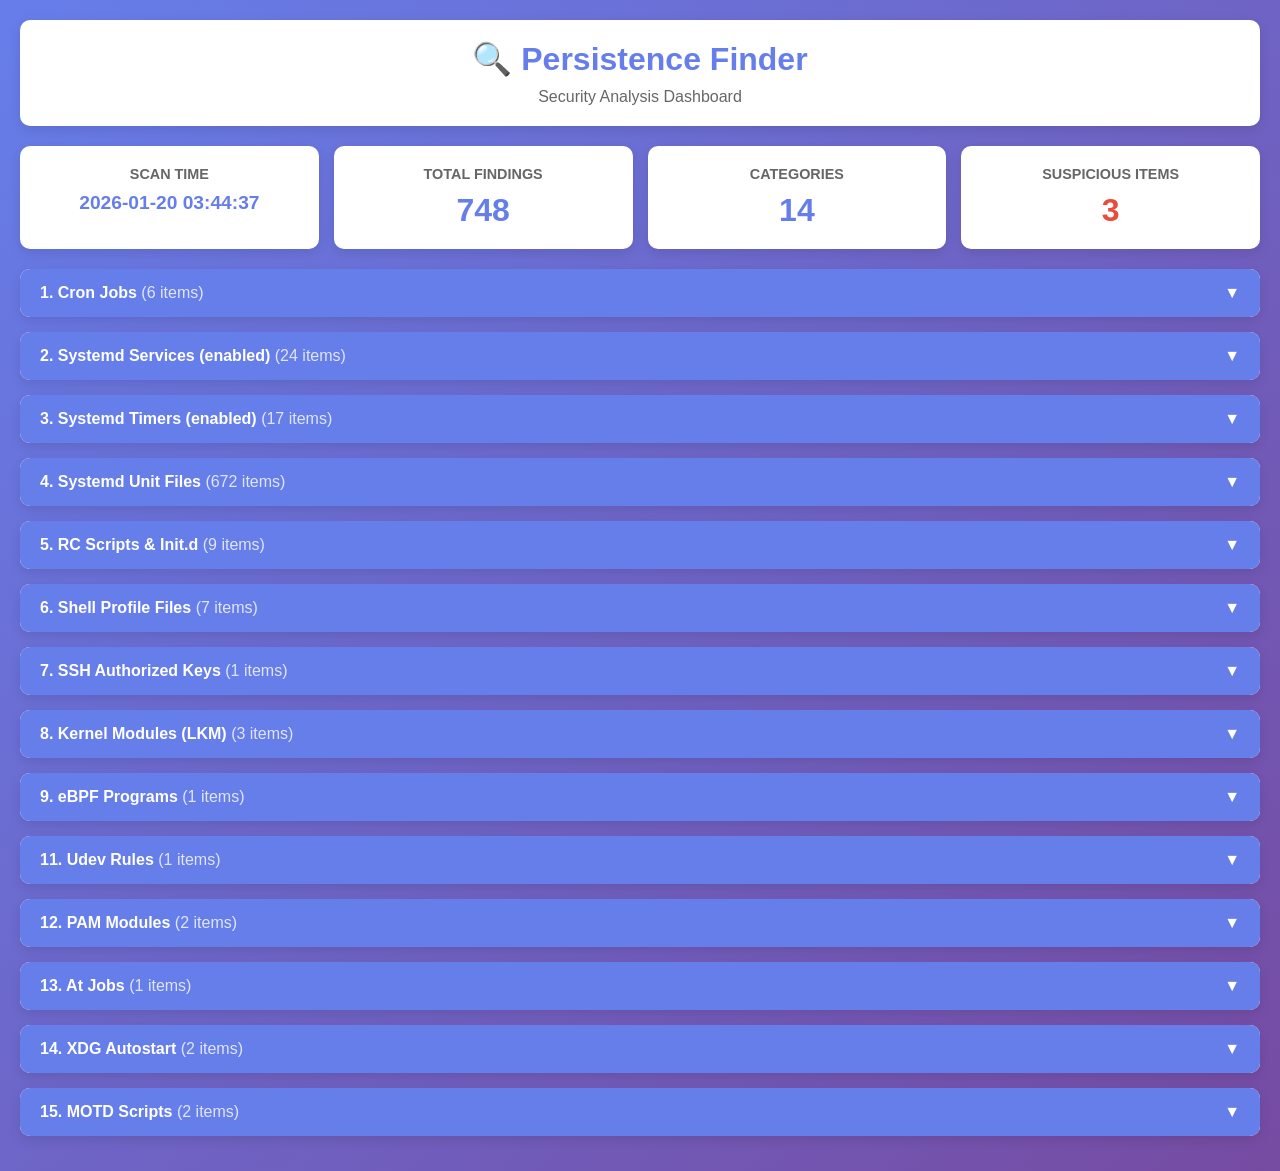
==== commit e8c0b657: "update" ====
--- a/scan_results.html
+++ b/scan_results.html
@@ -1,197 +1,70 @@
-
 <!DOCTYPE html>
 <html>
 <head>
-    <title>Persistence Finder - Scan Results</title>
+    <title>Persistence Finder - Results</title>
     <style>
         * { margin: 0; padding: 0; box-sizing: border-box; }
-        body { font-family: 'Segoe UI', Tahoma, Geneva, Verdana, sans-serif; background: linear-gradient(135deg, #667eea 0%, #764ba2 100%); min-height: 100vh; padding: 20px; }
-        .container { max-width: 1600px; margin: 0 auto; }
-        .header { background: white; border-radius: 12px; padding: 30px; text-align: center; margin-bottom: 20px; box-shadow: 0 10px 40px rgba(0,0,0,0.2); }
-        .header h1 { font-size: 2.5em; background: linear-gradient(135deg, #667eea 0%, #764ba2 100%); -webkit-background-clip: text; -webkit-text-fill-color: transparent; }
-        .controls { background: white; border-radius: 12px; padding: 20px; margin-bottom: 20px; box-shadow: 0 4px 12px rgba(0,0,0,0.1); display: flex; gap: 20px; align-items: center; flex-wrap: wrap; }
-        .controls label { font-weight: 600; color: #495057; }
-        .controls select, .controls input { padding: 10px; border: 2px solid #dee2e6; border-radius: 6px; font-size: 14px; }
-        .controls button { padding: 10px 20px; background: linear-gradient(135deg, #667eea 0%, #764ba2 100%); color: white; border: none; border-radius: 6px; cursor: pointer; font-weight: 600; }
-        .controls button:hover { transform: translateY(-2px); box-shadow: 0 4px 12px rgba(102, 126, 234, 0.4); }
-        .stats { display: grid; grid-template-columns: repeat(auto-fit, minmax(250px, 1fr)); gap: 20px; margin-bottom: 20px; }
-        .stat-card { background: white; padding: 25px; border-radius: 12px; box-shadow: 0 4px 12px rgba(0,0,0,0.1); text-align: center; transition: transform 0.3s; }
-        .stat-card:hover { transform: translateY(-5px); box-shadow: 0 8px 20px rgba(0,0,0,0.15); }
-        .stat-card h3 { color: #6c757d; font-size: 0.9em; margin-bottom: 10px; text-transform: uppercase; }
-        .stat-card .value { font-size: 2.5em; font-weight: bold; background: linear-gradient(135deg, #667eea 0%, #764ba2 100%); -webkit-background-clip: text; -webkit-text-fill-color: transparent; }
-        .category-card { background: white; border-radius: 12px; margin-bottom: 20px; box-shadow: 0 4px 12px rgba(0,0,0,0.1); overflow: hidden; transition: all 0.3s; }
-        .category-card:hover { box-shadow: 0 8px 24px rgba(0,0,0,0.15); }
-        .category-header { background: linear-gradient(135deg, #667eea 0%, #764ba2 100%); color: white; padding: 20px 25px; cursor: pointer; display: flex; justify-content: space-between; align-items: center; }
-        .category-header:hover { background: linear-gradient(135deg, #5568d3, #6a3f8f); }
-        .category-title { display: flex; align-items: center; gap: 15px; }
-        .category-title h3 { font-size: 1.3em; }
-        .category-badge { background: rgba(255,255,255,0.25); padding: 6px 14px; border-radius: 20px; font-size: 0.9em; font-weight: 600; }
-        .category-content { max-height: 0; overflow: hidden; transition: max-height 0.4s ease; }
-        .category-content.active { max-height: 10000px; }
-        .table-container { padding: 25px; }
+        body { font-family: Arial, sans-serif; background: linear-gradient(135deg, #667eea 0%, #764ba2 100%); padding: 20px; }
+        .container { max-width: 1400px; margin: 0 auto; }
+        .header { background: white; border-radius: 10px; padding: 20px; text-align: center; margin-bottom: 20px; box-shadow: 0 4px 12px rgba(0,0,0,0.1); }
+        .header h1 { color: #667eea; }
+        .stats { display: grid; grid-template-columns: repeat(4, 1fr); gap: 15px; margin-bottom: 20px; }
+        .stat-card { background: white; padding: 20px; border-radius: 10px; text-align: center; box-shadow: 0 4px 12px rgba(0,0,0,0.1); }
+        .stat-card h3 { color: #666; font-size: 0.9em; margin-bottom: 10px; text-transform: uppercase; }
+        .stat-card .value { font-size: 2em; font-weight: bold; color: #667eea; }
+        .category { background: white; border-radius: 10px; margin-bottom: 15px; overflow: hidden; box-shadow: 0 4px 12px rgba(0,0,0,0.1); }
+        .category-header { background: #667eea; color: white; padding: 15px 20px; cursor: pointer; display: flex; justify-content: space-between; align-items: center; }
+        .category-header:hover { background: #5568d3; }
+        .category-content { padding: 20px; display: none; max-height: 500px; overflow-y: auto; }
+        .category-content.active { display: block; }
         table { width: 100%; border-collapse: collapse; }
-        th { background: #f8f9fa; padding: 15px; text-align: left; font-weight: 600; color: #495057; border-bottom: 2px solid #dee2e6; font-size: 0.95em; text-transform: uppercase; }
-        td { padding: 15px; border-bottom: 1px solid #e9ecef; vertical-align: top; }
-        tr:hover { background: #f8f9fa; }
-        .clickable { color: #667eea; cursor: pointer; font-weight: 600; text-decoration: underline; }
-        .clickable:hover { color: #764ba2; }
-        .suspicious-row { background: #fff5f5 !important; border-left: 4px solid #e74c3c; }
-        .suspicious-row:hover { background: #ffe5e5 !important; }
-        .timestamp { color: #8e44ad; font-family: 'Courier New', monospace; font-size: 0.9em; font-weight: 600; }
-        .badge { display: inline-block; padding: 5px 10px; border-radius: 6px; font-size: 0.85em; font-weight: 600; margin-right: 5px; }
+        th { background: #f5f5f5; padding: 12px; text-align: left; border-bottom: 2px solid #ddd; font-weight: 600; }
+        td { padding: 12px; border-bottom: 1px solid #eee; }
+        tr:hover { background: #f9f9f9; }
+        .suspicious { background: #fff5f5 !important; border-left: 4px solid #e74c3c; }
+        .suspicious:hover { background: #ffe5e5 !important; }
+        .badge { padding: 4px 10px; border-radius: 4px; font-size: 0.85em; font-weight: 600; }
         .badge-danger { background: #e74c3c; color: white; }
-        .badge-warning { background: #f39c12; color: white; }
         .badge-success { background: #27ae60; color: white; }
-        .arrow { font-size: 1.2em; transition: transform 0.3s; }
+        .arrow { transition: transform 0.3s; }
         .arrow.active { transform: rotate(180deg); }
-        .modal { display: none; position: fixed; z-index: 1000; left: 0; top: 0; width: 100%; height: 100%; background: rgba(0,0,0,0.7); }
-        .modal-content { background: white; margin: 5% auto; padding: 0; width: 80%; max-width: 900px; border-radius: 12px; box-shadow: 0 10px 40px rgba(0,0,0,0.3); max-height: 80vh; overflow: hidden; display: flex; flex-direction: column; }
-        .modal-header { background: linear-gradient(135deg, #667eea 0%, #764ba2 100%); color: white; padding: 20px 25px; display: flex; justify-content: space-between; align-items: center; }
-        .modal-body { padding: 25px; overflow-y: auto; flex: 1; }
-        .close { color: white; font-size: 28px; font-weight: bold; cursor: pointer; }
-        .close:hover { color: #f0f0f0; }
-        pre { background: #2c3e50; color: #ecf0f1; padding: 15px; border-radius: 8px; overflow-x: auto; font-size: 0.9em; line-height: 1.5; }
-        .detail-item { margin-bottom: 15px; padding: 12px; background: #f8f9fa; border-radius: 6px; border-left: 3px solid #667eea; }
-        .detail-label { font-weight: 600; color: #495057; margin-bottom: 5px; }
-        .detail-value { color: #2c3e50; }
     </style>
 </head>
 <body>
     <div class="container">
         <div class="header">
             <h1>🔍 Persistence Finder</h1>
-            <p style="color: #6c757d; margin-top: 10px;">Security Analysis Dashboard</p>
-        </div>
-        
-        <div class="controls">
-            <div>
-                <label for="scanSelect">📁 Select Scan:</label>
-                <select id="scanSelect" onchange="loadScan()">
-                    <option value="scans/scan_20260120_034437.json" selected>scan_20260120_034437.json</option>
-
-                </select>
-            </div>
-            <div>
-                <label for="dateFilter">📅 Filter by Date:</label>
-                <input type="date" id="dateFrom" onchange="filterByDate()">
-                <span>to</span>
-                <input type="date" id="dateTo" onchange="filterByDate()">
-            </div>
-            <button onclick="clearFilters()" style="padding: 10px 20px; background: #667eea; color: white; border: none; border-radius: 6px; cursor: pointer;">Clear Filters</button>
+            <p style="color: #666; margin-top: 10px;">Security Analysis Dashboard</p>
         </div>
         
         <div class="stats" id="stats"></div>
         <div id="content"></div>
     </div>
     
-    <div id="detailModal" class="modal">
-        <div class="modal-content">
-            <div class="modal-header">
-                <h2 id="modalTitle">Details</h2>
-                <span class="close" onclick="closeModal()">&times;</span>
-            </div>
-            <div class="modal-body" id="modalBody"></div>
-        </div>
-    </div>
+    <script>
+    const scanData = {"metadata": {"scan_time": "2026-01-20 03:44:37", "platform": "Linux", "system_info": {"platform": "Linux", "platform_release": "6.18.3+kali+2-amd64", "platform_version": "#1 SMP PREEMPT_DYNAMIC Kali 6.18.3-1kali3 (2026-01-16)", "architecture": "x86_64", "processor": "", "python_version": "3.11.7", "is_admin": false, "linux_name": "Kali GNU/Linux", "linux_version_id": "2025.4", "linux_version": "2025.4", "linux_id": "kali", "kernel": "6.18.3+kali+2-amd64"}}, "results": {"1. Cron Jobs": {"/etc/crontab": {"modified": "2025-02-05 11:29:29", "size": "1042 bytes", "permissions": "644", "content_preview": "# /etc/crontab: system-wide crontab\n# Unlike any other crontab you don't have to run the `crontab'\n# command to install the new version when you edit this file\n# and files in /etc/cron.d. These files also have username fields,\n# that none of the other crontabs do.\n\nSHELL=/bin/sh\nPATH=/usr/local/sbin..."}, "/etc/cron.d/sysstat": {"modified": "2024-01-15 17:49:31", "size": "400 bytes", "permissions": "644", "content_preview": "# The first element of the path is a directory where the debian-sa1\n# script is located\nPATH=/usr/libexec/sysstat:/usr/sbin:/usr/sbin:/usr/bin:/sbin:/bin\n\n# Activity reports every 10 minutes everyday\n5-55/10 * * * * root command -v debian-sa1 > /dev/null && debian-sa1 1 1\n\n# Additional run at 23:59 ..."}, "/etc/cron.d/php": {"modified": "2024-12-04 10:44:19", "size": "712 bytes", "permissions": "644", "content_preview": "# /etc/cron.d/php@PHP_VERSION@: crontab fragment for PHP\n#  This purges session files in session.save_path older than X,\n#  where X is defined in seconds as the largest value of\n#  session.gc_maxlifetime from all your SAPI php.ini files\n#  or 24 minutes if not defined.  The script triggers only\n#  w..."}, "/etc/cron.d/john": {"modified": "2024-09-17 21:56:23", "size": "607 bytes", "permissions": "644", "content_preview": "#\n# Start john everyday at the same to try to crack the passwords. The\n# second line will then later stop the process so that it doesn't\n# consume system resources that are needed otherwise. You are\n# encouraged to change the times.\n#\n# Also notice that John is 'nice'd, if you don't like this (you \n..."}, "/etc/cron.d/atop": {"modified": "2025-09-24 04:03:19", "size": "147 bytes", "permissions": "644", "content_preview": "PATH=/bin:/usr/bin:/sbin:/usr/sbin\n\n# daily restart of atop at midnight\n0 0 * * * root [ -d \"/run/systemd/system\" ] || /usr/share/atop/atop.daily&"}, "/etc/cron.d/e2scrub_all": {"modified": "2025-01-01 00:30:02", "size": "188 bytes", "permissions": "644", "content_preview": "30 3 * * 0 root test -e /run/systemd/system || SERVICE_MODE=1 /usr/libexec/e2fsprogs/e2scrub_all_cron\n10 3 * * * root test -e /run/systemd/system || SERVICE_MODE=1 /sbin/e2scrub_all -A -r"}}, "2. Systemd Services (enabled)": ["accounts-daemon.service", "anydesk.service", "atop.service", "binfmt-support.service", "console-setup.service", "cron.service", "docker.service", "e2scrub_reap.service", "getty@.service", "haveged.service", "keyboard-setup.service", "krb5-kdc.service", "lightdm.service", "me.proton.vpn.split_tunneling.service", "ModemManager.service", "networking.service", "NetworkManager-dispatcher.service", "NetworkManager-wait-online.service", "NetworkManager.service", "ollama.service", "regenerate-ssh-host-keys.service", "smartmontools.service", "systemd-pstore.service", "systemd-timesyncd.service"], "3. Systemd Timers (enabled)": ["acct-monthly-report.timer", "apt-daily-upgrade.timer", "apt-daily.timer", "atop-rotate.timer", "chkrootkit.timer", "dpkg-db-backup.timer", "e2scrub_all.timer", "etckeeper.timer", "fstrim.timer", "fwupd-refresh.timer", "logrotate.timer", "man-db.timer", "phpsessionclean.timer", "plocate-updatedb.timer", "sysstat-collect.timer", "sysstat-rotate.timer", "sysstat-summary.timer"], "4. Systemd Unit Files": {"/etc/systemd/system/dbus-org.freedesktop.ModemManager1.service": {"modified": "2025-10-29 12:27:49", "created": "2025-11-12 07:01:10", "size": "515 bytes", "permissions": "644"}, "/etc/systemd/system/dbus-org.freedesktop.nm-dispatcher.service": {"modified": "2026-01-17 01:54:40", "created": "2026-01-19 10:03:37", "size": "696 bytes", "permissions": "644"}, "/etc/systemd/system/ollama.service": {"modified": "2026-01-07 04:17:42", "created": "2026-01-07 04:17:42", "size": "409 bytes", "permissions": "644"}, "/etc/systemd/system/dbus-org.freedesktop.timesync1.service": {"modified": "2025-12-17 18:08:45", "created": "2025-12-29 06:30:06", "size": "1775 bytes", "permissions": "644"}, "/etc/systemd/system/display-manager.service": {"modified": "2025-12-12 08:33:31", "created": "2025-12-29 06:31:58", "size": "517 bytes", "permissions": "644"}, "/etc/systemd/system/anydesk.service": {"modified": "2025-09-29 04:47:33", "created": "2025-09-29 04:47:33", "size": "276 bytes", "permissions": "644"}, "/etc/systemd/system/iodined.service": {"modified": "2026-01-20 02:21:49", "created": "2026-01-20 02:21:49", "size": "0 bytes", "permissions": "666"}, "/etc/systemd/system/smartd.service": {"modified": "2025-10-19 04:21:35", "created": "2025-10-29 03:44:29", "size": "510 bytes", "permissions": "644"}, "/lib/systemd/system/systemd-backlight@.service": {"modified": "2025-12-17 18:08:45", "created": "2025-12-29 06:30:05", "size": "777 bytes", "permissions": "644"}, "/lib/systemd/system/binfmt-support.service": {"modified": "2025-11-21 06:03:20", "created": "2025-12-01 03:08:54", "size": "1326 bytes", "permissions": "644"}, "/lib/systemd/system/systemd-pcrproduct.service": {"modified": "2025-12-17 18:08:45", "created": "2025-12-29 06:30:05", "size": "730 bytes", "permissions": "644"}, "/lib/systemd/system/krb5-admin-server.service": {"modified": "2025-10-07 15:58:36", "created": "2025-11-20 06:13:48", "size": "501 bytes", "permissions": "644"}, "/lib/systemd/system/systemd-factory-reset-request.service": {"modified": "2025-12-17 18:08:45", "created": "2025-12-29 06:30:05", "size": "715 bytes", "permissions": "644"}, "/lib/systemd/system/blk-availability.service": {"modified": "2026-01-17 01:01:57", "created": "2026-01-19 10:07:23", "size": "384 bytes", "permissions": "644"}, "/lib/systemd/system/systemd-userdb-load-credentials.service": {"modified": "2025-12-17 18:02:36", "created": "2025-12-29 06:33:18", "size": "948 bytes", "permissions": "644"}, "/lib/systemd/system/breakpoint-pre-udev.service": {"modified": "2025-12-17 18:08:45", "created": "2025-12-29 06:30:05", "size": "1382 bytes", "permissions": "644"}, "/lib/systemd/system/sysstat.service": {"modified": "2024-01-15 17:49:31", "created": "2025-05-03 04:53:26", "size": "555 bytes", "permissions": "644"}, "/lib/systemd/system/initrd-parse-etc.service": {"modified": "2025-12-17 18:08:45", "created": "2025-12-29 06:30:05", "size": "1116 bytes", "permissions": "644"}, "/lib/systemd/system/systemd-remount-fs.service": {"modified": "2025-12-17 18:08:45", "created": "2025-12-29 06:30:05", "size": "758 bytes", "permissions": "644"}, "/lib/systemd/system/lvm2-lvmpolld.service": {"modified": "2026-01-17 01:01:57", "created": "2026-01-19 10:07:23", "size": "327 bytes", "permissions": "644"}, "/lib/systemd/system/emergency.service": {"modified": "2025-12-17 18:08:45", "created": "2025-12-29 06:30:05", "size": "804 bytes", "permissions": "644"}, "/lib/systemd/system/httpd@.service": {"modified": "2025-12-05 05:21:29", "created": "2026-01-19 10:00:03", "size": "1307 bytes", "permissions": "644"}, "/lib/systemd/system/apt-daily.service": {"modified": "2026-01-12 09:39:14", "created": "2026-01-19 09:59:39", "size": "326 bytes", "permissions": "644"}, "/lib/systemd/system/nftables.service": {"modified": "2025-06-10 14:12:35", "created": "2025-12-19 02:39:07", "size": "458 bytes", "permissions": "644"}, "/lib/systemd/system/iio-sensor-proxy.service": {"modified": "2025-10-28 14:51:10", "created": "2025-11-05 02:14:37", "size": "424 bytes", "permissions": "644"}, "/lib/systemd/system/systemd-pstore.service": {"modified": "2025-12-17 18:08:45", "created": "2025-12-29 06:30:05", "size": "815 bytes", "permissions": "644"}, "/lib/systemd/system/me.proton.vpn.split_tunneling.service": {"modified": "2025-09-26 06:43:00", "created": "2025-10-30 10:58:47", "size": "237 bytes", "permissions": "644"}, "/lib/systemd/system/wg-quick@.service": {"modified": "2025-08-25 20:38:13", "created": "2025-10-30 10:58:47", "size": "755 bytes", "permissions": "644"}, "/lib/systemd/system/sslh.service": {"modified": "2023-11-18 00:42:24", "created": "2025-05-03 04:52:32", "size": "666 bytes", "permissions": "644"}, "/lib/systemd/system/phpsessionclean.service": {"modified": "2025-12-20 00:47:55", "created": "2026-01-07 20:09:04", "size": "155 bytes", "permissions": "644"}, "/lib/systemd/system/systemd-journal-flush.service": {"modified": "2025-12-17 18:02:36", "created": "2025-12-29 06:30:05", "size": "943 bytes", "permissions": "644"}, "/lib/systemd/system/dm-event.service": {"modified": "2026-01-17 01:01:57", "created": "2026-01-19 10:02:00", "size": "345 bytes", "permissions": "644"}, "/lib/systemd/system/systemd-creds@.service": {"modified": "2025-12-17 18:02:36", "created": "2025-12-29 06:30:05", "size": "587 bytes", "permissions": "644"}, "/lib/systemd/system/apt-daily-upgrade.service": {"modified": "2026-01-12 09:39:14", "created": "2026-01-19 09:59:39", "size": "389 bytes", "permissions": "644"}, "/lib/systemd/system/user@.service": {"modified": "2025-12-17 18:08:45", "created": "2025-12-29 06:30:05", "size": "1039 bytes", "permissions": "644"}, "/lib/systemd/system/dbus-org.freedesktop.locale1.service": {"modified": "2025-12-17 18:08:45", "created": "2025-12-29 06:30:05", "size": "1225 bytes", "permissions": "644"}, "/lib/systemd/system/sshd-keygen.service": {"modified": "2025-12-02 09:36:37", "created": "2025-12-10 14:32:12", "size": "336 bytes", "permissions": "644"}, "/lib/systemd/system/systemd-storagetm.service": {"modified": "2025-12-17 18:08:45", "created": "2025-12-29 06:30:05", "size": "978 bytes", "permissions": "644"}, "/lib/systemd/system/systemd-user-sessions.service": {"modified": "2025-12-17 18:08:45", "created": "2025-12-29 06:30:05", "size": "655 bytes", "permissions": "644"}, "/lib/systemd/system/fwupd.service": {"modified": "2025-12-20 23:13:58", "created": "2025-12-29 06:31:42", "size": "1693 bytes", "permissions": "644"}, "/lib/systemd/system/getty@.service": {"modified": "2025-12-17 18:08:45", "created": "2025-12-29 06:30:05", "size": "2028 bytes", "permissions": "644"}, "/lib/systemd/system/redis-server.service": {"modified": "2025-11-03 11:53:25", "created": "2025-11-09 23:22:32", "size": "1834 bytes", "permissions": "644"}, "/lib/systemd/system/lm-sensors.service": {"modified": "2025-04-12 08:35:33", "created": "2026-01-07 20:08:47", "size": "626 bytes", "permissions": "644"}, "/lib/systemd/system/kismet.service": {"modified": "2025-09-17 03:35:41", "created": "2025-09-27 06:00:37", "size": "273 bytes", "permissions": "644"}, "/lib/systemd/system/nfs-common.service": {"modified": "2026-01-20 02:21:49", "created": "2026-01-20 02:21:49", "size": "0 bytes", "permissions": "666"}, "/lib/systemd/system/regenerate-ssh-host-keys.service": {"modified": "2025-11-24 06:42:16", "created": "2025-11-26 02:01:36", "size": "313 bytes", "permissions": "644"}, "/lib/systemd/system/usbmuxd.service": {"modified": "2026-01-02 06:21:22", "created": "2026-01-19 10:08:03", "size": "171 bytes", "permissions": "644"}, "/lib/systemd/system/ModemManager.service": {"modified": "2025-10-29 12:27:49", "created": "2025-11-12 07:01:10", "size": "515 bytes", "permissions": "644"}, "/lib/systemd/system/etckeeper.timer": {"modified": "2025-09-03 10:46:44", "created": "2025-11-06 05:54:00", "size": "178 bytes", "permissions": "644"}, "/lib/systemd/system/systemd-ask-password-console.service": {"modified": "2025-12-17 18:02:36", "created": "2025-12-29 06:30:05", "size": "846 bytes", "permissions": "644"}, "/lib/systemd/system/NetworkManager-wait-online.service": {"modified": "2026-01-17 01:54:40", "created": "2026-01-19 10:03:37", "size": "1173 bytes", "permissions": "644"}, "/lib/systemd/system/systemd-hibernate.service": {"modified": "2025-12-17 18:08:45", "created": "2025-12-29 06:30:05", "size": "562 bytes", "permissions": "644"}, "/lib/systemd/system/systemd-pcrlock-secureboot-authority.service": {"modified": "2025-12-17 18:08:45", "created": "2025-12-29 06:30:05", "size": "864 bytes", "permissions": "644"}, "/lib/systemd/system/strongswan-starter.service": {"modified": "2025-12-15 07:59:46", "created": "2025-12-29 06:30:57", "size": "272 bytes", "permissions": "644"}, "/lib/systemd/system/systemd-firstboot.service": {"modified": "2025-12-17 18:02:36", "created": "2025-12-29 06:30:05", "size": "1619 bytes", "permissions": "644"}, "/lib/systemd/system/systemd-validatefs@.service": {"modified": "2025-12-17 18:08:45", "created": "2025-12-29 06:30:05", "size": "774 bytes", "permissions": "644"}, "/lib/systemd/system/systemd-kexec.service": {"modified": "2025-12-17 18:02:36", "created": "2025-12-29 06:30:05", "size": "569 bytes", "permissions": "644"}, "/lib/systemd/system/systemd-userdbd.service": {"modified": "2025-12-17 18:08:45", "created": "2025-12-29 06:33:18", "size": "1221 bytes", "permissions": "644"}, "/lib/systemd/system/e2scrub_reap.service": {"modified": "2026-01-02 10:01:08", "created": "2026-01-07 20:06:52", "size": "553 bytes", "permissions": "644"}, "/lib/systemd/system/redsocks.service": {"modified": "2017-01-02 07:24:59", "created": "2025-05-03 04:52:15", "size": "361 bytes", "permissions": "644"}, "/lib/systemd/system/pg_basebackup@.service": {"modified": "2025-06-06 08:26:56", "created": "2025-11-14 02:30:59", "size": "476 bytes", "permissions": "644"}, "/lib/systemd/system/postgresql@.service": {"modified": "2025-09-19 05:17:51", "created": "2025-11-14 02:30:59", "size": "1596 bytes", "permissions": "644"}, "/lib/systemd/system/wpa_supplicant-wired@.service": {"modified": "2025-11-08 04:09:39", "created": "2025-11-12 07:01:47", "size": "482 bytes", "permissions": "644"}, "/lib/systemd/system/systemd-pcrphase-initrd.service": {"modified": "2025-12-17 18:08:45", "created": "2025-12-29 06:30:05", "size": "936 bytes", "permissions": "644"}, "/lib/systemd/system/faraday.service": {"modified": "2026-01-06 05:41:06", "created": "2026-01-07 20:07:47", "size": "252 bytes", "permissions": "644"}, "/lib/systemd/system/systemd-journald@.service": {"modified": "2025-12-17 18:08:45", "created": "2025-12-29 06:30:05", "size": "1458 bytes", "permissions": "644"}, "/lib/systemd/system/hwclock.service": {"modified": "2026-01-20 02:21:49", "created": "2026-01-20 02:21:49", "size": "0 bytes", "permissions": "666"}, "/lib/systemd/system/container-getty@.service": {"modified": "2025-12-17 18:08:45", "created": "2025-12-29 06:30:05", "size": "1325 bytes", "permissions": "644"}, "/lib/systemd/system/apache2@.service": {"modified": "2025-12-05 05:21:29", "created": "2026-01-19 10:00:03", "size": "1307 bytes", "permissions": "644"}, "/lib/systemd/system/ifupdown-wait-online.service": {"modified": "2024-06-10 19:17:15", "created": "2026-01-19 10:00:56", "size": "287 bytes", "permissions": "644"}, "/lib/systemd/system/saned.service": {"modified": "2026-01-20 02:21:49", "created": "2026-01-20 02:21:49", "size": "0 bytes", "permissions": "666"}, "/lib/systemd/system/dbus-org.freedesktop.hostname1.service": {"modified": "2025-12-17 18:08:45", "created": "2025-12-29 06:30:05", "size": "1224 bytes", "permissions": "644"}, "/lib/systemd/system/systemd-udev-trigger.service": {"modified": "2025-12-17 18:02:36", "created": "2025-12-29 06:30:06", "size": "787 bytes", "permissions": "644"}, "/lib/systemd/system/systemd-udevd.service": {"modified": "2025-12-17 18:08:45", "created": "2025-12-29 06:30:06", "size": "2284 bytes", "permissions": "644"}, "/lib/systemd/system/haveged.service": {"modified": "2025-11-30 13:09:44", "created": "2025-12-10 14:33:33", "size": "965 bytes", "permissions": "644"}, "/lib/systemd/system/systemd-sysusers.service": {"modified": "2025-12-17 18:02:36", "created": "2025-12-29 06:30:05", "size": "1310 bytes", "permissions": "644"}, "/lib/systemd/system/plymouth-halt.service": {"modified": "2025-05-27 04:45:42", "created": "2025-06-07 10:43:06", "size": "441 bytes", "permissions": "644"}, "/lib/systemd/system/inetsim.service": {"modified": "2025-12-23 05:29:56", "created": "2026-01-19 10:00:34", "size": "217 bytes", "permissions": "644"}, "/lib/systemd/system/systemd-journald-sync@.service": {"modified": "2025-12-17 18:02:36", "created": "2025-12-29 06:30:05", "size": "880 bytes", "permissions": "644"}, "/lib/systemd/system/openvpn.service": {"modified": "2025-12-19 09:47:09", "created": "2025-12-29 06:32:02", "size": "328 bytes", "permissions": "644"}, "/lib/systemd/system/e2scrub_all.timer": {"modified": "2026-01-02 10:01:08", "created": "2026-01-07 20:06:52", "size": "251 bytes", "permissions": "644"}, "/lib/systemd/system/lvm2-monitor.service": {"modified": "2026-01-17 01:01:57", "created": "2026-01-19 10:07:23", "size": "551 bytes", "permissions": "644"}, "/lib/systemd/system/systemd-volatile-root.service": {"modified": "2025-12-17 18:08:45", "created": "2025-12-29 06:30:05", "size": "743 bytes", "permissions": "644"}, "/lib/systemd/system/systemd-bsod.service": {"modified": "2025-12-17 18:08:45", "created": "2025-12-29 06:30:05", "size": "672 bytes", "permissions": "644"}, "/lib/systemd/system/systemd-networkd-wait-online@.service": {"modified": "2025-12-17 18:08:45", "created": "2025-12-29 06:30:05", "size": "800 bytes", "permissions": "644"}, "/lib/systemd/system/modprobe@.service": {"modified": "2025-12-17 18:02:36", "created": "2025-12-29 06:30:05", "size": "1314 bytes", "permissions": "644"}, "/lib/systemd/system/acct-monthly-report.service": {"modified": "2025-09-22 14:17:03", "created": "2025-09-29 08:55:35", "size": "243 bytes", "permissions": "644"}, "/lib/systemd/system/openvpn-client@.service": {"modified": "2025-12-19 09:47:09", "created": "2025-12-29 06:32:02", "size": "727 bytes", "permissions": "644"}, "/lib/systemd/system/apt-daily-upgrade.timer": {"modified": "2026-01-12 09:39:14", "created": "2026-01-19 09:59:39", "size": "184 bytes", "permissions": "644"}, "/lib/systemd/system/plocate-updatedb.timer": {"modified": "2026-01-13 17:48:22", "created": "2026-01-19 10:04:36", "size": "166 bytes", "permissions": "644"}, "/lib/systemd/system/postfix.service": {"modified": "2025-11-21 04:07:10", "created": "2025-12-04 05:44:07", "size": "3133 bytes", "permissions": "644"}, "/lib/systemd/system/systemd-sysctl.service": {"modified": "2025-12-17 18:08:45", "created": "2025-12-29 06:30:05", "size": "731 bytes", "permissions": "644"}, "/lib/systemd/system/fstrim.timer": {"modified": "2025-12-17 04:42:28", "created": "2026-01-07 20:06:47", "size": "283 bytes", "permissions": "644"}, "/lib/systemd/system/systemd-hibernate-clear.service": {"modified": "2025-12-17 18:08:45", "created": "2025-12-29 06:30:05", "size": "782 bytes", "permissions": "644"}, "/lib/systemd/system/systemd-networkd.service": {"modified": "2025-12-17 18:08:45", "created": "2025-12-29 06:30:05", "size": "2674 bytes", "permissions": "644"}, "/lib/systemd/system/systemd-ask-password@.service": {"modified": "2025-12-17 18:02:36", "created": "2025-12-29 06:30:05", "size": "529 bytes", "permissions": "644"}, "/lib/systemd/system/pg_dump@.service": {"modified": "2025-06-06 08:26:56", "created": "2025-11-14 02:30:59", "size": "440 bytes", "permissions": "644"}, "/lib/systemd/system/openvpn@.service": {"modified": "2025-12-19 09:47:09", "created": "2025-12-29 06:32:02", "size": "948 bytes", "permissions": "644"}, "/lib/systemd/system/screen-cleanup.service": {"modified": "2026-01-20 02:21:49", "created": "2026-01-20 02:21:49", "size": "0 bytes", "permissions": "666"}, "/lib/systemd/system/systemd-fsck@.service": {"modified": "2025-12-17 18:08:45", "created": "2025-12-29 06:30:05", "size": "795 bytes", "permissions": "644"}, "/lib/systemd/system/breakpoint-pre-basic.service": {"modified": "2025-12-17 18:08:45", "created": "2025-12-29 06:30:05", "size": "1372 bytes", "permissions": "644"}, "/lib/systemd/system/systemd-ask-password-wall.service": {"modified": "2025-12-17 18:02:36", "created": "2025-12-29 06:30:05", "size": "770 bytes", "permissions": "644"}, "/lib/systemd/system/initrd-cleanup.service": {"modified": "2025-12-17 18:02:36", "created": "2025-12-29 06:30:05", "size": "725 bytes", "permissions": "644"}, "/lib/systemd/system/snmpd.service": {"modified": "2025-05-06 07:20:52", "created": "2025-05-22 03:12:21", "size": "357 bytes", "permissions": "644"}, "/lib/systemd/system/blueman-mechanism.service": {"modified": "2025-02-03 08:58:00", "created": "2025-05-03 12:55:50", "size": "197 bytes", "permissions": "644"}, "/lib/systemd/system/keyboard-setup.service": {"modified": "2024-04-15 02:22:11", "created": "2025-12-29 06:30:33", "size": "287 bytes", "permissions": "644"}, "/lib/systemd/system/capsule@.service": {"modified": "2025-12-17 18:08:45", "created": "2025-12-29 06:30:05", "size": "1129 bytes", "permissions": "644"}, "/lib/systemd/system/atftpd.service": {"modified": "2025-05-08 10:05:08", "created": "2025-05-30 03:09:46", "size": "242 bytes", "permissions": "644"}, "/lib/systemd/system/systemd-boot-check-no-failures.service": {"modified": "2025-12-17 18:08:45", "created": "2025-12-29 06:30:05", "size": "681 bytes", "permissions": "644"}, "/lib/systemd/system/systemd-networkd-persistent-storage.service": {"modified": "2025-12-17 18:02:36", "created": "2025-12-29 06:30:05", "size": "857 bytes", "permissions": "644"}, "/lib/systemd/system/systemd-pcrphase-factory-reset.service": {"modified": "2025-12-17 18:08:45", "created": "2025-12-29 06:30:05", "size": "734 bytes", "permissions": "644"}, "/lib/systemd/system/sshd@.service": {"modified": "2025-12-02 09:36:37", "created": "2025-12-10 14:32:12", "size": "496 bytes", "permissions": "644"}, "/lib/systemd/system/systemd-localed.service": {"modified": "2025-12-17 18:08:45", "created": "2025-12-29 06:30:05", "size": "1225 bytes", "permissions": "644"}, "/lib/systemd/system/systemd-random-seed.service": {"modified": "2025-12-17 18:08:45", "created": "2025-12-29 06:30:05", "size": "1187 bytes", "permissions": "644"}, "/lib/systemd/system/rtkit-daemon.service": {"modified": "2024-05-28 18:50:40", "created": "2025-05-03 04:53:24", "size": "1024 bytes", "permissions": "644"}, "/lib/systemd/system/console-getty.service": {"modified": "2025-12-17 18:08:45", "created": "2025-12-29 06:30:05", "size": "1169 bytes", "permissions": "644"}, "/lib/systemd/system/miredo.service": {"modified": "2024-06-19 16:18:17", "created": "2025-05-03 04:49:03", "size": "276 bytes", "permissions": "644"}, "/lib/systemd/system/rpcbind.service": {"modified": "2025-03-17 20:43:56", "created": "2025-05-03 12:04:11", "size": "630 bytes", "permissions": "644"}, "/lib/systemd/system/plocate-updatedb.service": {"modified": "2026-01-13 17:51:10", "created": "2026-01-19 10:04:36", "size": "591 bytes", "permissions": "644"}, "/lib/systemd/system/systemd-hwdb-update.service": {"modified": "2025-12-17 18:08:45", "created": "2025-12-29 06:30:06", "size": "834 bytes", "permissions": "644"}, "/lib/systemd/system/NetworkManager-config-initrd.service": {"modified": "2026-01-17 01:54:40", "created": "2026-01-19 10:03:37", "size": "881 bytes", "permissions": "644"}, "/lib/systemd/system/rc-local.service": {"modified": "2025-12-17 18:08:45", "created": "2025-12-29 06:30:05", "size": "731 bytes", "permissions": "644"}, "/lib/systemd/system/serial-getty@.service": {"modified": "2025-12-17 18:08:45", "created": "2025-12-29 06:30:05", "size": "1593 bytes", "permissions": "644"}, "/lib/systemd/system/systemd-fsck-root.service": {"modified": "2025-12-17 18:08:45", "created": "2025-12-29 06:30:05", "size": "748 bytes", "permissions": "644"}, "/lib/systemd/system/chkrootkit.timer": {"modified": "2025-09-26 18:35:00", "created": "2026-01-14 05:54:43", "size": "195 bytes", "permissions": "644"}, "/lib/systemd/system/sysstat-collect.timer": {"modified": "2024-01-15 17:49:31", "created": "2025-05-03 04:53:26", "size": "325 bytes", "permissions": "644"}, "/lib/systemd/system/postgresql.service": {"modified": "2023-10-19 08:38:24", "created": "2025-11-14 02:30:59", "size": "522 bytes", "permissions": "644"}, "/lib/systemd/system/systemd-machine-id-commit.service": {"modified": "2025-12-17 18:02:36", "created": "2025-12-29 06:30:05", "size": "744 bytes", "permissions": "644"}, "/lib/systemd/system/lightdm.service": {"modified": "2025-12-12 08:33:31", "created": "2025-12-29 06:31:58", "size": "517 bytes", "permissions": "644"}, "/lib/systemd/system/systemd-battery-check.service": {"modified": "2025-12-17 18:08:45", "created": "2025-12-29 06:30:05", "size": "899 bytes", "permissions": "644"}, "/lib/systemd/system/systemd-pcrlock-secureboot-policy.service": {"modified": "2025-12-17 18:08:45", "created": "2025-12-29 06:30:05", "size": "858 bytes", "permissions": "644"}, "/lib/systemd/system/systemd-pcrphase-storage-target-mode.service": {"modified": "2025-12-17 18:08:45", "created": "2025-12-29 06:30:05", "size": "857 bytes", "permissions": "644"}, "/lib/systemd/system/systemd-timedated.service": {"modified": "2025-12-17 18:08:45", "created": "2025-12-29 06:30:05", "size": "1174 bytes", "permissions": "644"}, "/lib/systemd/system/configure-printer@.service": {"modified": "2025-03-13 19:41:43", "created": "2025-05-03 13:00:15", "size": "154 bytes", "permissions": "644"}, "/lib/systemd/system/man-db.timer": {"modified": "2025-05-02 09:24:27", "created": "2025-05-13 14:45:39", "size": "171 bytes", "permissions": "644"}, "/lib/systemd/system/systemd-udev-load-credentials.service": {"modified": "2025-12-17 18:02:36", "created": "2025-12-29 06:30:06", "size": "832 bytes", "permissions": "644"}, "/lib/systemd/system/mariadb.service": {"modified": "2025-12-15 23:00:00", "created": "2025-12-29 06:30:52", "size": "5799 bytes", "permissions": "644"}, "/lib/systemd/system/chkrootkit.service": {"modified": "2025-09-26 18:35:00", "created": "2026-01-14 05:54:43", "size": "476 bytes", "permissions": "644"}, "/lib/systemd/system/procps.service": {"modified": "2025-12-17 18:08:45", "created": "2025-12-29 06:30:05", "size": "731 bytes", "permissions": "644"}, "/lib/systemd/system/systemd-rfkill.service": {"modified": "2025-12-17 18:08:45", "created": "2025-12-29 06:30:05", "size": "771 bytes", "permissions": "644"}, "/lib/systemd/system/systemd-hybrid-sleep.service": {"modified": "2025-12-17 18:08:45", "created": "2025-12-29 06:30:05", "size": "583 bytes", "permissions": "644"}, "/lib/systemd/system/systemd-time-wait-sync.service": {"modified": "2025-12-17 18:08:45", "created": "2025-12-29 06:30:06", "size": "1209 bytes", "permissions": "644"}, "/lib/systemd/system/bluetooth.service": {"modified": "2025-09-26 21:43:55", "created": "2025-10-08 03:34:19", "size": "759 bytes", "permissions": "644"}, "/lib/systemd/system/rescue.service": {"modified": "2025-12-17 18:08:45", "created": "2025-12-29 06:30:05", "size": "795 bytes", "permissions": "644"}, "/lib/systemd/system/systemd-factory-reset-complete.service": {"modified": "2025-12-17 18:08:45", "created": "2025-12-29 06:30:05", "size": "749 bytes", "permissions": "644"}, "/lib/systemd/system/plymouth-start.service": {"modified": "2025-05-27 04:45:42", "created": "2025-06-07 10:43:06", "size": "583 bytes", "permissions": "644"}, "/lib/systemd/system/fwupd-refresh.timer": {"modified": "2025-12-19 04:50:21", "created": "2025-12-29 06:31:42", "size": "193 bytes", "permissions": "644"}, "/lib/systemd/system/systemd-factory-reset-reboot.service": {"modified": "2025-12-17 18:02:36", "created": "2025-12-29 06:30:05", "size": "548 bytes", "permissions": "644"}, "/lib/systemd/system/systemd-pcrlock-firmware-code.service": {"modified": "2025-12-17 18:08:45", "created": "2025-12-29 06:30:05", "size": "839 bytes", "permissions": "644"}, "/lib/systemd/system/postfix@.service": {"modified": "2025-11-26 03:12:30", "created": "2025-12-04 05:44:07", "size": "3136 bytes", "permissions": "644"}, "/lib/systemd/system/rpc-svcgssd.service": {"modified": "2025-09-24 07:52:15", "created": "2025-09-27 05:59:07", "size": "391 bytes", "permissions": "644"}, "/lib/systemd/system/systemd-pcrfs@.service": {"modified": "2025-12-17 18:08:45", "created": "2025-12-29 06:30:05", "size": "800 bytes", "permissions": "644"}, "/lib/systemd/system/e2scrub_all.service": {"modified": "2026-01-02 10:01:08", "created": "2026-01-07 20:06:52", "size": "297 bytes", "permissions": "644"}, "/lib/systemd/system/systemd-confext.service": {"modified": "2025-12-17 18:02:36", "created": "2025-12-29 06:30:05", "size": "1034 bytes", "permissions": "644"}, "/lib/systemd/system/man-db.service": {"modified": "2025-05-02 09:24:27", "created": "2025-05-13 14:45:39", "size": "600 bytes", "permissions": "644"}, "/lib/systemd/system/logrotate.timer": {"modified": "2024-05-24 14:47:35", "created": "2025-05-03 04:45:33", "size": "198 bytes", "permissions": "644"}, "/lib/systemd/system/systemd-mute-console@.service": {"modified": "2025-12-17 18:02:36", "created": "2025-12-29 06:30:05", "size": "545 bytes", "permissions": "644"}, "/lib/systemd/system/mysqld.service": {"modified": "2025-12-15 23:00:00", "created": "2025-12-29 06:30:52", "size": "5799 bytes", "permissions": "644"}, "/lib/systemd/system/dpkg-db-backup.service": {"modified": "2025-07-17 11:28:09", "created": "2025-07-22 05:07:19", "size": "147 bytes", "permissions": "644"}, "/lib/systemd/system/krb5-kdc.service": {"modified": "2025-10-07 15:58:36", "created": "2025-11-20 06:13:50", "size": "583 bytes", "permissions": "644"}, "/lib/systemd/system/systemd-pcrlock-file-system.service": {"modified": "2025-12-17 18:08:45", "created": "2025-12-29 06:30:05", "size": "809 bytes", "permissions": "644"}, "/lib/systemd/system/systemd-update-done.service": {"modified": "2025-12-17 18:08:45", "created": "2025-12-29 06:30:05", "size": "682 bytes", "permissions": "644"}, "/lib/systemd/system/plymouth-quit-wait.service": {"modified": "2025-05-27 04:45:42", "created": "2025-06-07 10:43:06", "size": "224 bytes", "permissions": "644"}, "/lib/systemd/system/console-setup.service": {"modified": "2024-04-15 02:22:11", "created": "2025-12-29 06:30:33", "size": "343 bytes", "permissions": "644"}, "/lib/systemd/system/rpc-statd.service": {"modified": "2025-09-24 07:52:15", "created": "2025-09-27 05:59:07", "size": "476 bytes", "permissions": "644"}, "/lib/systemd/system/systemd-network-generator.service": {"modified": "2025-12-17 18:08:45", "created": "2025-12-29 06:30:05", "size": "893 bytes", "permissions": "644"}, "/lib/systemd/system/systemd-timesyncd.service": {"modified": "2025-12-17 18:08:45", "created": "2025-12-29 06:30:06", "size": "1775 bytes", "permissions": "644"}, "/lib/systemd/system/plymouth-poweroff.service": {"modified": "2025-05-27 04:45:42", "created": "2025-06-07 10:43:06", "size": "450 bytes", "permissions": "644"}, "/lib/systemd/system/sysstat-summary.timer": {"modified": "2024-01-15 17:49:31", "created": "2025-05-03 04:53:26", "size": "356 bytes", "permissions": "644"}, "/lib/systemd/system/ssh.service": {"modified": "2025-12-02 09:36:37", "created": "2025-12-10 14:32:12", "size": "561 bytes", "permissions": "644"}, "/lib/systemd/system/tor@.service": {"modified": "2025-11-17 15:05:05", "created": "2025-12-29 06:33:28", "size": "1293 bytes", "permissions": "644"}, "/lib/systemd/system/systemd-modules-load.service": {"modified": "2025-12-17 18:08:45", "created": "2025-12-29 06:30:05", "size": "1104 bytes", "permissions": "644"}, "/lib/systemd/system/nfs-blkmap.service": {"modified": "2025-09-24 07:52:15", "created": "2025-09-27 05:59:07", "size": "320 bytes", "permissions": "644"}, "/lib/systemd/system/systemd-pcrphase.service": {"modified": "2025-12-17 18:08:45", "created": "2025-12-29 06:30:05", "size": "794 bytes", "permissions": "644"}, "/lib/systemd/system/systemd-binfmt.service": {"modified": "2025-12-17 18:08:45", "created": "2025-12-29 06:30:05", "size": "1184 bytes", "permissions": "644"}, "/lib/systemd/system/dbus-org.freedesktop.login1.service": {"modified": "2025-12-17 18:08:45", "created": "2025-12-29 06:30:05", "size": "2088 bytes", "permissions": "644"}, "/lib/systemd/system/quotaon-root.service": {"modified": "2025-12-17 18:08:45", "created": "2025-12-29 06:30:05", "size": "666 bytes", "permissions": "644"}, "/lib/systemd/system/ldconfig.service": {"modified": "2025-12-17 18:02:36", "created": "2025-12-29 06:30:05", "size": "952 bytes", "permissions": "644"}, "/lib/systemd/system/switcheroo-control.service": {"modified": "2025-09-13 19:23:48", "created": "2025-09-24 06:52:28", "size": "498 bytes", "permissions": "644"}, "/lib/systemd/system/gvmd.service": {"modified": "2026-01-08 05:06:08", "created": "2026-01-19 10:04:07", "size": "534 bytes", "permissions": "644"}, "/lib/systemd/system/systemd-confext-initrd.service": {"modified": "2025-12-17 18:02:36", "created": "2025-12-29 06:30:05", "size": "1277 bytes", "permissions": "644"}, "/lib/systemd/system/systemd-pcrlock-firmware-config.service": {"modified": "2025-12-17 18:08:45", "created": "2025-12-29 06:30:05", "size": "850 bytes", "permissions": "644"}, "/lib/systemd/system/systemd-tpm2-clear.service": {"modified": "2025-12-17 18:08:45", "created": "2025-12-29 06:30:05", "size": "1159 bytes", "permissions": "644"}, "/lib/systemd/system/quotaon@.service": {"modified": "2025-12-17 18:08:45", "created": "2025-12-29 06:30:05", "size": "708 bytes", "permissions": "644"}, "/lib/systemd/system/gophish.service": {"modified": "2023-05-30 10:06:21", "created": "2025-05-03 04:51:30", "size": "341 bytes", "permissions": "644"}, "/lib/systemd/system/plymouth-read-write.service": {"modified": "2025-05-27 04:45:42", "created": "2025-06-07 10:43:06", "size": "268 bytes", "permissions": "644"}, "/lib/systemd/system/systemd-growfs@.service": {"modified": "2025-12-17 18:08:45", "created": "2025-12-29 06:30:05", "size": "664 bytes", "permissions": "644"}, "/lib/systemd/system/systemd-sysext-initrd.service": {"modified": "2025-12-17 18:02:36", "created": "2025-12-29 06:30:05", "size": "1233 bytes", "permissions": "644"}, "/lib/systemd/system/postfix-resolvconf.service": {"modified": "2024-12-17 16:45:16", "created": "2025-12-04 05:44:07", "size": "421 bytes", "permissions": "644"}, "/lib/systemd/system/debug-shell.service": {"modified": "2025-12-17 18:08:45", "created": "2025-12-29 06:30:05", "size": "1106 bytes", "permissions": "644"}, "/lib/systemd/system/systemd-quotacheck-root.service": {"modified": "2025-12-17 18:08:45", "created": "2025-12-29 06:30:05", "size": "743 bytes", "permissions": "644"}, "/lib/systemd/system/openvpn-server@.service": {"modified": "2025-12-19 09:47:09", "created": "2025-12-29 06:32:02", "size": "849 bytes", "permissions": "644"}, "/lib/systemd/system/systemd-tmpfiles-setup-dev.service": {"modified": "2025-12-17 18:02:36", "created": "2025-12-29 06:30:05", "size": "877 bytes", "permissions": "644"}, "/lib/systemd/system/ppp@.service": {"modified": "2026-01-05 16:09:00", "created": "2026-01-19 10:07:27", "size": "343 bytes", "permissions": "644"}, "/lib/systemd/system/containerd.service": {"modified": "2025-11-07 20:08:08", "created": "2026-01-07 05:30:41", "size": "1421 bytes", "permissions": "644"}, "/lib/systemd/system/systemd-ask-password-plymouth.service": {"modified": "2025-05-27 04:45:42", "created": "2025-06-07 10:43:06", "size": "472 bytes", "permissions": "644"}, "/lib/systemd/system/dpkg-db-backup.timer": {"modified": "2025-07-17 11:28:09", "created": "2025-07-22 05:07:19", "size": "154 bytes", "permissions": "644"}, "/lib/systemd/system/cryptdisks-early.service": {"modified": "2026-01-20 02:21:49", "created": "2026-01-20 02:21:49", "size": "0 bytes", "permissions": "666"}, "/lib/systemd/system/systemd-sysext@.service": {"modified": "2025-12-17 18:02:36", "created": "2025-12-29 06:30:05", "size": "612 bytes", "permissions": "644"}, "/lib/systemd/system/sysstat-rotate.service": {"modified": "2024-01-15 17:49:31", "created": "2025-05-03 04:53:26", "size": "415 bytes", "permissions": "644"}, "/lib/systemd/system/pg_compresswal@.timer": {"modified": "2023-10-19 08:38:24", "created": "2025-11-14 02:30:59", "size": "280 bytes", "permissions": "644"}, "/lib/systemd/system/phpsessionclean.timer": {"modified": "2025-12-20 00:47:55", "created": "2026-01-07 20:09:04", "size": "144 bytes", "permissions": "644"}, "/lib/systemd/system/redis-server@.service": {"modified": "2025-11-03 11:53:25", "created": "2025-11-09 23:22:32", "size": "3054 bytes", "permissions": "644"}, "/lib/systemd/system/ipp-usb.service": {"modified": "2025-11-30 22:49:54", "created": "2025-12-04 05:44:57", "size": "211 bytes", "permissions": "644"}, "/lib/systemd/system/systemd-pcrextend@.service": {"modified": "2025-12-17 18:08:45", "created": "2025-12-29 06:30:05", "size": "625 bytes", "permissions": "644"}, "/lib/systemd/system/dns2tcpd.service": {"modified": "2025-08-30 16:10:08", "created": "2025-09-27 06:00:03", "size": "920 bytes", "permissions": "644"}, "/lib/systemd/system/acct-monthly-report.timer": {"modified": "2025-09-22 14:17:03", "created": "2025-09-29 08:55:35", "size": "129 bytes", "permissions": "644"}, "/lib/systemd/system/winbind.service": {"modified": "2025-12-06 11:21:08", "created": "2025-12-19 02:38:59", "size": "504 bytes", "permissions": "644"}, "/lib/systemd/system/systemd-growfs-root.service": {"modified": "2025-12-17 18:08:45", "created": "2025-12-29 06:30:05", "size": "667 bytes", "permissions": "644"}, "/lib/systemd/system/systemd-pcrlock-make-policy.service": {"modified": "2025-12-17 18:08:45", "created": "2025-12-29 06:30:05", "size": "800 bytes", "permissions": "644"}, "/lib/systemd/system/fwupd-refresh.service": {"modified": "2025-12-20 23:13:58", "created": "2025-12-29 06:31:42", "size": "596 bytes", "permissions": "644"}, "/lib/systemd/system/auth-rpcgss-module.service": {"modified": "2025-09-24 07:52:15", "created": "2025-09-27 05:59:07", "size": "721 bytes", "permissions": "644"}, "/lib/systemd/system/nmbd.service": {"modified": "2025-12-06 11:21:08", "created": "2025-12-19 02:39:01", "size": "520 bytes", "permissions": "644"}, "/lib/systemd/system/systemd-pcrphase-sysinit.service": {"modified": "2025-12-17 18:08:45", "created": "2025-12-29 06:30:05", "size": "832 bytes", "permissions": "644"}, "/lib/systemd/system/rsync.service": {"modified": "2022-04-11 12:08:11", "created": "2025-12-04 05:44:29", "size": "1030 bytes", "permissions": "644"}, "/lib/systemd/system/speech-dispatcher.service": {"modified": "2026-01-04 19:59:15", "created": "2026-01-19 10:06:46", "size": "1101 bytes", "permissions": "644"}, "/lib/systemd/system/NetworkManager-dispatcher.service": {"modified": "2026-01-17 01:54:40", "created": "2026-01-19 10:03:37", "size": "696 bytes", "permissions": "644"}, "/lib/systemd/system/sysstat-rotate.timer": {"modified": "2024-01-15 17:49:31", "created": "2025-05-03 04:53:26", "size": "333 bytes", "permissions": "644"}, "/lib/systemd/system/wtmpdb-update-boot.service": {"modified": "2025-11-02 10:24:48", "created": "2025-11-08 13:31:10", "size": "460 bytes", "permissions": "644"}, "/lib/systemd/system/mosquitto.service": {"modified": "2026-01-02 14:44:33", "created": "2026-01-07 20:07:06", "size": "346 bytes", "permissions": "644"}, "/lib/systemd/system/httpd.service": {"modified": "2025-12-05 05:21:29", "created": "2026-01-19 10:00:03", "size": "1235 bytes", "permissions": "644"}, "/lib/systemd/system/systemd-tmpfiles-clean.service": {"modified": "2025-12-17 18:02:36", "created": "2025-12-29 06:30:05", "size": "747 bytes", "permissions": "644"}, "/lib/systemd/system/vpnc@.service": {"modified": "2024-12-20 02:22:22", "created": "2025-05-03 12:58:37", "size": "709 bytes", "permissions": "644"}, "/lib/systemd/system/systemd-sysext.service": {"modified": "2025-12-17 18:02:36", "created": "2025-12-29 06:30:05", "size": "992 bytes", "permissions": "644"}, "/lib/systemd/system/systemd-pcrlock@.service": {"modified": "2025-12-17 18:08:45", "created": "2025-12-29 06:30:05", "size": "648 bytes", "permissions": "644"}, "/lib/systemd/system/kmod-static-nodes.service": {"modified": "2025-12-17 18:08:45", "created": "2025-12-29 06:30:05", "size": "771 bytes", "permissions": "644"}, "/lib/systemd/system/systemd-networkd-wait-online.service": {"modified": "2025-12-17 18:08:45", "created": "2025-12-29 06:30:05", "size": "781 bytes", "permissions": "644"}, "/lib/systemd/system/cryptdisks.service": {"modified": "2026-01-20 02:21:49", "created": "2026-01-20 02:21:49", "size": "0 bytes", "permissions": "666"}, "/lib/systemd/system/NetworkManager.service": {"modified": "2026-01-17 01:54:40", "created": "2026-01-19 10:03:37", "size": "1375 bytes", "permissions": "644"}, "/lib/systemd/system/x11-common.service": {"modified": "2026-01-20 02:21:49", "created": "2026-01-20 02:21:49", "size": "0 bytes", "permissions": "666"}, "/lib/systemd/system/ipsec.service": {"modified": "2025-12-15 07:59:46", "created": "2025-12-29 06:30:57", "size": "272 bytes", "permissions": "644"}, "/lib/systemd/system/pg_receivewal@.service": {"modified": "2025-06-06 08:26:56", "created": "2025-11-14 02:30:59", "size": "648 bytes", "permissions": "644"}, "/lib/systemd/system/systemd-tpm2-setup-early.service": {"modified": "2025-12-17 18:08:45", "created": "2025-12-29 06:30:05", "size": "902 bytes", "permissions": "644"}, "/lib/systemd/system/grub-common.service": {"modified": "2025-07-17 11:33:27", "created": "2025-07-22 05:07:24", "size": "721 bytes", "permissions": "644"}, "/lib/systemd/system/geoclue.service": {"modified": "2025-12-03 16:51:04", "created": "2025-12-19 02:09:24", "size": "507 bytes", "permissions": "644"}, "/lib/systemd/system/colord.service": {"modified": "2025-10-26 20:57:32", "created": "2025-11-05 02:14:26", "size": "1248 bytes", "permissions": "644"}, "/lib/systemd/system/NetworkManager-initrd.service": {"modified": "2026-01-17 01:54:40", "created": "2026-01-19 10:03:37", "size": "1371 bytes", "permissions": "644"}, "/lib/systemd/system/user-runtime-dir@.service": {"modified": "2025-12-17 18:08:45", "created": "2025-12-29 06:30:05", "size": "676 bytes", "permissions": "644"}, "/lib/systemd/system/etckeeper.service": {"modified": "2025-09-03 10:46:44", "created": "2025-11-06 05:54:00", "size": "279 bytes", "permissions": "644"}, "/lib/systemd/system/smartmontools.service": {"modified": "2025-10-19 04:21:35", "created": "2025-10-29 03:44:29", "size": "510 bytes", "permissions": "644"}, "/lib/systemd/system/plymouth-log.service": {"modified": "2025-05-27 04:45:42", "created": "2025-06-07 10:43:06", "size": "268 bytes", "permissions": "644"}, "/lib/systemd/system/ifupdown-pre.service": {"modified": "2021-10-31 23:18:23", "created": "2026-01-19 10:00:56", "size": "442 bytes", "permissions": "644"}, "/lib/systemd/system/nessusd.service": {"modified": "2025-09-19 08:38:20", "created": "2025-09-19 08:38:20", "size": "804 bytes", "permissions": "644"}, "/lib/systemd/system/tor.service": {"modified": "2025-11-17 15:05:05", "created": "2025-12-29 06:33:28", "size": "312 bytes", "permissions": "644"}, "/lib/systemd/system/smbd.service": {"modified": "2025-12-06 11:21:08", "created": "2025-12-19 02:39:01", "size": "626 bytes", "permissions": "644"}, "/lib/systemd/system/docker.service": {"modified": "2025-11-06 05:43:49", "created": "2026-01-07 05:30:42", "size": "1760 bytes", "permissions": "644"}, "/lib/systemd/system/udisks2.service": {"modified": "2025-11-18 15:43:32", "created": "2025-11-26 02:02:33", "size": "207 bytes", "permissions": "644"}, "/lib/systemd/system/wacom-inputattach@.service": {"modified": "2025-11-28 15:09:38", "created": "2025-12-10 14:35:06", "size": "167 bytes", "permissions": "644"}, "/lib/systemd/system/systemd-suspend-then-hibernate.service": {"modified": "2025-12-17 18:08:45", "created": "2025-12-29 06:30:05", "size": "601 bytes", "permissions": "644"}, "/lib/systemd/system/plymouth.service": {"modified": "2025-05-27 04:45:42", "created": "2025-06-07 10:43:06", "size": "218 bytes", "permissions": "644"}, "/lib/systemd/system/systemd-tmpfiles-setup-dev-early.service": {"modified": "2025-12-17 18:02:36", "created": "2025-12-29 06:30:05", "size": "852 bytes", "permissions": "644"}, "/lib/systemd/system/systemd-journal-catalog-update.service": {"modified": "2025-12-17 18:02:36", "created": "2025-12-29 06:30:05", "size": "750 bytes", "permissions": "644"}, "/lib/systemd/system/atop-rotate.timer": {"modified": "2025-09-24 04:03:19", "created": "2025-12-15 10:44:43", "size": "124 bytes", "permissions": "644"}, "/lib/systemd/system/apache2.service": {"modified": "2025-12-05 05:21:29", "created": "2026-01-19 10:00:03", "size": "1235 bytes", "permissions": "644"}, "/lib/systemd/system/nm-priv-helper.service": {"modified": "2026-01-17 01:54:40", "created": "2026-01-19 10:03:37", "size": "2119 bytes", "permissions": "644"}, "/lib/systemd/system/systemd-tmpfiles-setup.service": {"modified": "2025-12-17 18:02:36", "created": "2025-12-29 06:30:05", "size": "1023 bytes", "permissions": "644"}, "/lib/systemd/system/systemd-soft-reboot.service": {"modified": "2025-12-17 18:02:36", "created": "2025-12-29 06:30:05", "size": "588 bytes", "permissions": "644"}, "/lib/systemd/system/e2scrub_fail@.service": {"modified": "2026-01-02 10:01:08", "created": "2026-01-07 20:06:52", "size": "232 bytes", "permissions": "644"}, "/lib/systemd/system/breakpoint-pre-mount.service": {"modified": "2025-12-17 18:08:45", "created": "2025-12-29 06:30:05", "size": "1397 bytes", "permissions": "644"}, "/lib/systemd/system/acct.service": {"modified": "2025-09-22 14:17:03", "created": "2025-09-29 08:55:35", "size": "370 bytes", "permissions": "644"}, "/lib/systemd/system/atop-rotate.service": {"modified": "2025-09-24 04:03:19", "created": "2025-12-15 10:44:43", "size": "150 bytes", "permissions": "644"}, "/lib/systemd/system/mariadb@.service": {"modified": "2025-12-15 23:00:00", "created": "2025-12-29 06:30:52", "size": "9981 bytes", "permissions": "644"}, "/lib/systemd/system/plymouth-switch-root-initramfs.service": {"modified": "2025-05-27 04:45:42", "created": "2025-06-07 10:43:06", "size": "651 bytes", "permissions": "644"}, "/lib/systemd/system/NetworkManager-wait-online-initrd.service": {"modified": "2026-01-17 01:54:40", "created": "2026-01-19 10:03:37", "size": "930 bytes", "permissions": "644"}, "/lib/systemd/system/dbus-org.freedesktop.timedate1.service": {"modified": "2025-12-17 18:08:45", "created": "2025-12-29 06:30:05", "size": "1174 bytes", "permissions": "644"}, "/lib/systemd/system/systemd-tmpfiles-clean.timer": {"modified": "2025-12-17 18:02:36", "created": "2025-12-29 06:30:05", "size": "539 bytes", "permissions": "644"}, "/lib/systemd/system/polkit.service": {"modified": "2026-01-12 11:15:20", "created": "2026-01-19 10:00:46", "size": "795 bytes", "permissions": "644"}, "/lib/systemd/system/pcscd.service": {"modified": "2026-01-07 09:28:19", "created": "2026-01-19 10:00:44", "size": "984 bytes", "permissions": "644"}, "/lib/systemd/system/logrotate.service": {"modified": "2020-11-02 11:16:23", "created": "2025-05-03 04:45:33", "size": "870 bytes", "permissions": "644"}, "/lib/systemd/system/systemd-halt.service": {"modified": "2025-12-17 18:02:36", "created": "2025-12-29 06:30:05", "size": "562 bytes", "permissions": "644"}, "/lib/systemd/system/ptunnel.service": {"modified": "2025-11-01 14:49:23", "created": "2025-11-09 23:22:41", "size": "580 bytes", "permissions": "644"}, "/lib/systemd/system/tor@default.service": {"modified": "2025-11-17 15:05:05", "created": "2025-12-29 06:33:28", "size": "1068 bytes", "permissions": "644"}, "/lib/systemd/system/ifup@.service": {"modified": "2025-10-13 12:51:56", "created": "2026-01-19 10:00:56", "size": "490 bytes", "permissions": "644"}, "/lib/systemd/system/nginx.service": {"modified": "2025-12-26 10:36:46", "created": "2026-01-07 20:08:52", "size": "1125 bytes", "permissions": "644"}, "/lib/systemd/system/mysql.service": {"modified": "2025-12-15 23:00:00", "created": "2025-12-29 06:30:52", "size": "5799 bytes", "permissions": "644"}, "/lib/systemd/system/kmod.service": {"modified": "2025-12-17 18:08:45", "created": "2025-12-29 06:30:05", "size": "1104 bytes", "permissions": "644"}, "/lib/systemd/system/apparmor.service": {"modified": "2026-01-13 09:07:38", "created": "2026-01-19 10:01:01", "size": "1162 bytes", "permissions": "644"}, "/lib/systemd/system/initrd-udevadm-cleanup-db.service": {"modified": "2025-12-17 18:02:36", "created": "2025-12-29 06:30:05", "size": "737 bytes", "permissions": "644"}, "/lib/systemd/system/nfs-idmapd.service": {"modified": "2025-09-24 07:52:15", "created": "2025-09-27 05:59:07", "size": "299 bytes", "permissions": "644"}, "/lib/systemd/system/pam_namespace.service": {"modified": "2026-01-17 02:56:27", "created": "2026-01-19 09:59:45", "size": "331 bytes", "permissions": "644"}, "/lib/systemd/system/rpc-gssd.service": {"modified": "2025-09-24 07:52:15", "created": "2025-09-27 05:59:07", "size": "311 bytes", "permissions": "644"}, "/lib/systemd/system/initrd-switch-root.service": {"modified": "2025-12-17 18:02:36", "created": "2025-12-29 06:30:05", "size": "642 bytes", "permissions": "644"}, "/lib/systemd/system/ospd-openvas.service": {"modified": "2026-01-08 05:59:03", "created": "2026-01-19 10:04:12", "size": "648 bytes", "permissions": "644"}, "/lib/systemd/system/systemd-poweroff.service": {"modified": "2025-12-17 18:02:36", "created": "2025-12-29 06:30:05", "size": "575 bytes", "permissions": "644"}, "/lib/systemd/system/apache-htcacheclean@.service": {"modified": "2025-12-05 05:21:29", "created": "2026-01-19 10:00:03", "size": "612 bytes", "permissions": "644"}, "/lib/systemd/system/plymouth-quit.service": {"modified": "2025-05-27 04:45:42", "created": "2025-06-07 10:43:06", "size": "218 bytes", "permissions": "644"}, "/lib/systemd/system/systemd-logind.service": {"modified": "2025-12-17 18:08:45", "created": "2025-12-29 06:30:05", "size": "2088 bytes", "permissions": "644"}, "/lib/systemd/system/wpa_supplicant@.service": {"modified": "2025-11-08 04:09:39", "created": "2025-11-12 07:01:47", "size": "450 bytes", "permissions": "644"}, "/lib/systemd/system/systemd-quotacheck@.service": {"modified": "2025-12-17 18:08:45", "created": "2025-12-29 06:30:05", "size": "763 bytes", "permissions": "644"}, "/lib/systemd/system/saned@.service": {"modified": "2020-09-10 13:11:29", "created": "2025-09-27 05:59:07", "size": "347 bytes", "permissions": "644"}, "/lib/systemd/system/systemd-reboot.service": {"modified": "2025-12-17 18:02:36", "created": "2025-12-29 06:30:05", "size": "568 bytes", "permissions": "644"}, "/lib/systemd/system/plymouth-kexec.service": {"modified": "2025-05-27 04:45:42", "created": "2025-06-07 10:43:06", "size": "455 bytes", "permissions": "644"}, "/lib/systemd/system/systemd-tpm2-setup.service": {"modified": "2025-12-17 18:08:45", "created": "2025-12-29 06:30:05", "size": "930 bytes", "permissions": "644"}, "/lib/systemd/system/getty-static.service": {"modified": "2025-11-26 07:36:15", "created": "2025-12-29 06:30:05", "size": "425 bytes", "permissions": "644"}, "/lib/systemd/system/portmap.service": {"modified": "2025-03-17 20:43:56", "created": "2025-05-03 12:04:11", "size": "630 bytes", "permissions": "644"}, "/lib/systemd/system/wpa_supplicant.service": {"modified": "2025-11-08 04:09:39", "created": "2025-11-12 07:01:47", "size": "436 bytes", "permissions": "644"}, "/lib/systemd/system/sysstat-collect.service": {"modified": "2024-01-15 17:49:31", "created": "2025-05-03 04:53:26", "size": "396 bytes", "permissions": "644"}, "/lib/systemd/system/bolt.service": {"modified": "2025-09-04 19:04:53", "created": "2025-09-17 14:43:46", "size": "612 bytes", "permissions": "644"}, "/lib/systemd/system/wpa_supplicant-nl80211@.service": {"modified": "2025-11-08 04:09:39", "created": "2025-11-12 07:01:47", "size": "488 bytes", "permissions": "644"}, "/lib/systemd/system/pg_compresswal@.service": {"modified": "2023-10-19 08:38:24", "created": "2025-11-14 02:30:59", "size": "240 bytes", "permissions": "644"}, "/lib/systemd/system/systemd-hostnamed.service": {"modified": "2025-12-17 18:08:45", "created": "2025-12-29 06:30:05", "size": "1224 bytes", "permissions": "644"}, "/lib/systemd/system/dbus.service": {"modified": "2026-01-16 09:58:39", "created": "2026-01-19 09:59:49", "size": "479 bytes", "permissions": "644"}, "/lib/systemd/system/systemd-factory-reset@.service": {"modified": "2025-12-17 18:08:45", "created": "2025-12-29 06:30:05", "size": "579 bytes", "permissions": "644"}, "/lib/systemd/system/systemd-hibernate-resume.service": {"modified": "2025-12-17 18:08:45", "created": "2025-12-29 06:30:05", "size": "666 bytes", "permissions": "644"}, "/lib/systemd/system/usb_modeswitch@.service": {"modified": "2025-09-23 11:57:14", "created": "2025-10-02 04:01:48", "size": "273 bytes", "permissions": "644"}, "/lib/systemd/system/systemd-pcrlock-machine-id.service": {"modified": "2025-12-17 18:08:45", "created": "2025-12-29 06:30:05", "size": "806 bytes", "permissions": "644"}, "/lib/systemd/system/pg_dump@.timer": {"modified": "2023-10-19 08:38:24", "created": "2025-11-14 02:30:59", "size": "268 bytes", "permissions": "644"}, "/lib/systemd/system/iodined.service": {"modified": "2025-10-17 13:19:32", "created": "2025-10-27 06:14:59", "size": "373 bytes", "permissions": "644"}, "/lib/systemd/system/systemd-loop@.service": {"modified": "2025-12-17 18:02:36", "created": "2025-12-29 06:30:05", "size": "725 bytes", "permissions": "644"}, "/lib/systemd/system/plymouth-switch-root.service": {"modified": "2025-05-27 04:45:42", "created": "2025-06-07 10:43:06", "size": "315 bytes", "permissions": "644"}, "/lib/systemd/system/upower.service": {"modified": "2025-11-26 17:00:07", "created": "2025-12-04 05:45:14", "size": "994 bytes", "permissions": "644"}, "/lib/systemd/system/fstrim.service": {"modified": "2025-12-17 04:42:28", "created": "2026-01-07 20:06:47", "size": "477 bytes", "permissions": "644"}, "/lib/systemd/system/pg_basebackup@.timer": {"modified": "2023-10-19 08:38:24", "created": "2025-11-14 02:30:59", "size": "274 bytes", "permissions": "644"}, "/lib/systemd/system/notus-scanner.service": {"modified": "2025-08-14 05:38:46", "created": "2025-08-27 03:45:35", "size": "413 bytes", "permissions": "644"}, "/lib/systemd/system/avahi-daemon.service": {"modified": "2025-09-09 05:24:58", "created": "2025-09-27 05:59:03", "size": "1044 bytes", "permissions": "644"}, "/lib/systemd/system/systemd-pcrnvdone.service": {"modified": "2025-12-17 18:08:45", "created": "2025-12-29 06:30:05", "size": "862 bytes", "permissions": "644"}, "/lib/systemd/system/e2scrub@.service": {"modified": "2026-01-02 10:01:08", "created": "2026-01-07 20:06:52", "size": "438 bytes", "permissions": "644"}, "/lib/systemd/system/sysstat-summary.service": {"modified": "2024-01-15 17:49:31", "created": "2025-05-03 04:53:26", "size": "376 bytes", "permissions": "644"}, "/lib/systemd/system/plymouth-reboot.service": {"modified": "2025-05-27 04:45:42", "created": "2025-06-07 10:43:06", "size": "443 bytes", "permissions": "644"}, "/lib/systemd/system/systemd-exit.service": {"modified": "2025-12-17 18:02:36", "created": "2025-12-29 06:30:05", "size": "564 bytes", "permissions": "644"}, "/lib/systemd/system/atopacct.service": {"modified": "2025-09-24 04:03:19", "created": "2025-12-15 10:44:43", "size": "378 bytes", "permissions": "644"}, "/lib/systemd/system/systemd-journald.service": {"modified": "2025-12-17 18:08:45", "created": "2025-12-29 06:30:05", "size": "2846 bytes", "permissions": "644"}, "/lib/systemd/system/cron.service": {"modified": "2025-04-03 06:18:14", "created": "2026-01-19 09:59:48", "size": "336 bytes", "permissions": "644"}, "/lib/systemd/system/breakpoint-pre-switch-root.service": {"modified": "2025-12-17 18:08:45", "created": "2025-12-29 06:30:05", "size": "1380 bytes", "permissions": "644"}, "/lib/systemd/system/atop.service": {"modified": "2025-09-24 04:03:19", "created": "2025-12-15 10:44:43", "size": "775 bytes", "permissions": "644"}, "/lib/systemd/system/sudo.service": {"modified": "2026-01-20 02:21:49", "created": "2026-01-20 02:21:49", "size": "0 bytes", "permissions": "666"}, "/lib/systemd/system/networking.service": {"modified": "2024-06-10 19:17:15", "created": "2026-01-19 10:00:56", "size": "825 bytes", "permissions": "644"}, "/lib/systemd/system/systemd-suspend.service": {"modified": "2025-12-17 18:08:45", "created": "2025-12-29 06:30:05", "size": "556 bytes", "permissions": "644"}, "/lib/systemd/system/systemd-udev-settle.service": {"modified": "2025-12-17 18:02:36", "created": "2025-12-29 06:30:06", "size": "863 bytes", "permissions": "644"}, "/lib/systemd/system/stunnel@.service": {"modified": "2025-10-23 14:50:10", "created": "2025-10-29 03:43:53", "size": "241 bytes", "permissions": "644"}, "/lib/systemd/system/apt-daily.timer": {"modified": "2026-01-12 09:39:14", "created": "2026-01-19 09:59:39", "size": "156 bytes", "permissions": "644"}, "/lib/systemd/system/system-update-cleanup.service": {"modified": "2025-12-17 18:02:36", "created": "2025-12-29 06:30:05", "size": "1525 bytes", "permissions": "644"}, "/lib/systemd/system/autovt@.service": {"modified": "2025-12-17 18:08:45", "created": "2025-12-29 06:30:05", "size": "2028 bytes", "permissions": "644"}, "/lib/systemd/system/systemd-pcrmachine.service": {"modified": "2025-12-17 18:08:45", "created": "2025-12-29 06:30:05", "size": "755 bytes", "permissions": "644"}, "/lib/systemd/system/apache-htcacheclean.service": {"modified": "2025-12-05 05:21:29", "created": "2026-01-19 10:00:03", "size": "603 bytes", "permissions": "644"}, "/lib/systemd/system/systemd-pcrfs-root.service": {"modified": "2025-12-17 18:08:45", "created": "2025-12-29 06:30:05", "size": "776 bytes", "permissions": "644"}, "/lib/systemd/system/nfs-utils.service": {"modified": "2025-09-24 07:52:15", "created": "2025-09-27 05:59:07", "size": "567 bytes", "permissions": "644"}, "/lib/systemd/system/rpc-statd-notify.service": {"modified": "2025-09-24 07:52:15", "created": "2025-09-27 05:59:07", "size": "435 bytes", "permissions": "644"}, "/lib/systemd/system/accounts-daemon.service": {"modified": "2026-01-17 07:04:14", "created": "2026-01-19 10:01:00", "size": "1965 bytes", "permissions": "644"}, "/lib/systemd/system/speech-dispatcherd.service": {"modified": "2026-01-04 19:59:15", "created": "2026-01-19 10:06:46", "size": "1101 bytes", "permissions": "644"}, "/usr/lib/systemd/system/systemd-backlight@.service": {"modified": "2025-12-17 18:08:45", "created": "2025-12-29 06:30:05", "size": "777 bytes", "permissions": "644"}, "/usr/lib/systemd/system/binfmt-support.service": {"modified": "2025-11-21 06:03:20", "created": "2025-12-01 03:08:54", "size": "1326 bytes", "permissions": "644"}, "/usr/lib/systemd/system/systemd-pcrproduct.service": {"modified": "2025-12-17 18:08:45", "created": "2025-12-29 06:30:05", "size": "730 bytes", "permissions": "644"}, "/usr/lib/systemd/system/krb5-admin-server.service": {"modified": "2025-10-07 15:58:36", "created": "2025-11-20 06:13:48", "size": "501 bytes", "permissions": "644"}, "/usr/lib/systemd/system/systemd-factory-reset-request.service": {"modified": "2025-12-17 18:08:45", "created": "2025-12-29 06:30:05", "size": "715 bytes", "permissions": "644"}, "/usr/lib/systemd/system/blk-availability.service": {"modified": "2026-01-17 01:01:57", "created": "2026-01-19 10:07:23", "size": "384 bytes", "permissions": "644"}, "/usr/lib/systemd/system/systemd-userdb-load-credentials.service": {"modified": "2025-12-17 18:02:36", "created": "2025-12-29 06:33:18", "size": "948 bytes", "permissions": "644"}, "/usr/lib/systemd/system/breakpoint-pre-udev.service": {"modified": "2025-12-17 18:08:45", "created": "2025-12-29 06:30:05", "size": "1382 bytes", "permissions": "644"}, "/usr/lib/systemd/system/sysstat.service": {"modified": "2024-01-15 17:49:31", "created": "2025-05-03 04:53:26", "size": "555 bytes", "permissions": "644"}, "/usr/lib/systemd/system/initrd-parse-etc.service": {"modified": "2025-12-17 18:08:45", "created": "2025-12-29 06:30:05", "size": "1116 bytes", "permissions": "644"}, "/usr/lib/systemd/system/systemd-remount-fs.service": {"modified": "2025-12-17 18:08:45", "created": "2025-12-29 06:30:05", "size": "758 bytes", "permissions": "644"}, "/usr/lib/systemd/system/lvm2-lvmpolld.service": {"modified": "2026-01-17 01:01:57", "created": "2026-01-19 10:07:23", "size": "327 bytes", "permissions": "644"}, "/usr/lib/systemd/system/emergency.service": {"modified": "2025-12-17 18:08:45", "created": "2025-12-29 06:30:05", "size": "804 bytes", "permissions": "644"}, "/usr/lib/systemd/system/httpd@.service": {"modified": "2025-12-05 05:21:29", "created": "2026-01-19 10:00:03", "size": "1307 bytes", "permissions": "644"}, "/usr/lib/systemd/system/apt-daily.service": {"modified": "2026-01-12 09:39:14", "created": "2026-01-19 09:59:39", "size": "326 bytes", "permissions": "644"}, "/usr/lib/systemd/system/nftables.service": {"modified": "2025-06-10 14:12:35", "created": "2025-12-19 02:39:07", "size": "458 bytes", "permissions": "644"}, "/usr/lib/systemd/system/iio-sensor-proxy.service": {"modified": "2025-10-28 14:51:10", "created": "2025-11-05 02:14:37", "size": "424 bytes", "permissions": "644"}, "/usr/lib/systemd/system/systemd-pstore.service": {"modified": "2025-12-17 18:08:45", "created": "2025-12-29 06:30:05", "size": "815 bytes", "permissions": "644"}, "/usr/lib/systemd/system/me.proton.vpn.split_tunneling.service": {"modified": "2025-09-26 06:43:00", "created": "2025-10-30 10:58:47", "size": "237 bytes", "permissions": "644"}, "/usr/lib/systemd/system/wg-quick@.service": {"modified": "2025-08-25 20:38:13", "created": "2025-10-30 10:58:47", "size": "755 bytes", "permissions": "644"}, "/usr/lib/systemd/system/sslh.service": {"modified": "2023-11-18 00:42:24", "created": "2025-05-03 04:52:32", "size": "666 bytes", "permissions": "644"}, "/usr/lib/systemd/system/phpsessionclean.service": {"modified": "2025-12-20 00:47:55", "created": "2026-01-07 20:09:04", "size": "155 bytes", "permissions": "644"}, "/usr/lib/systemd/system/systemd-journal-flush.service": {"modified": "2025-12-17 18:02:36", "created": "2025-12-29 06:30:05", "size": "943 bytes", "permissions": "644"}, "/usr/lib/systemd/system/dm-event.service": {"modified": "2026-01-17 01:01:57", "created": "2026-01-19 10:02:00", "size": "345 bytes", "permissions": "644"}, "/usr/lib/systemd/system/systemd-creds@.service": {"modified": "2025-12-17 18:02:36", "created": "2025-12-29 06:30:05", "size": "587 bytes", "permissions": "644"}, "/usr/lib/systemd/system/apt-daily-upgrade.service": {"modified": "2026-01-12 09:39:14", "created": "2026-01-19 09:59:39", "size": "389 bytes", "permissions": "644"}, "/usr/lib/systemd/system/user@.service": {"modified": "2025-12-17 18:08:45", "created": "2025-12-29 06:30:05", "size": "1039 bytes", "permissions": "644"}, "/usr/lib/systemd/system/dbus-org.freedesktop.locale1.service": {"modified": "2025-12-17 18:08:45", "created": "2025-12-29 06:30:05", "size": "1225 bytes", "permissions": "644"}, "/usr/lib/systemd/system/sshd-keygen.service": {"modified": "2025-12-02 09:36:37", "created": "2025-12-10 14:32:12", "size": "336 bytes", "permissions": "644"}, "/usr/lib/systemd/system/systemd-storagetm.service": {"modified": "2025-12-17 18:08:45", "created": "2025-12-29 06:30:05", "size": "978 bytes", "permissions": "644"}, "/usr/lib/systemd/system/systemd-user-sessions.service": {"modified": "2025-12-17 18:08:45", "created": "2025-12-29 06:30:05", "size": "655 bytes", "permissions": "644"}, "/usr/lib/systemd/system/fwupd.service": {"modified": "2025-12-20 23:13:58", "created": "2025-12-29 06:31:42", "size": "1693 bytes", "permissions": "644"}, "/usr/lib/systemd/system/getty@.service": {"modified": "2025-12-17 18:08:45", "created": "2025-12-29 06:30:05", "size": "2028 bytes", "permissions": "644"}, "/usr/lib/systemd/system/redis-server.service": {"modified": "2025-11-03 11:53:25", "created": "2025-11-09 23:22:32", "size": "1834 bytes", "permissions": "644"}, "/usr/lib/systemd/system/lm-sensors.service": {"modified": "2025-04-12 08:35:33", "created": "2026-01-07 20:08:47", "size": "626 bytes", "permissions": "644"}, "/usr/lib/systemd/system/kismet.service": {"modified": "2025-09-17 03:35:41", "created": "2025-09-27 06:00:37", "size": "273 bytes", "permissions": "644"}, "/usr/lib/systemd/system/nfs-common.service": {"modified": "2026-01-20 02:21:49", "created": "2026-01-20 02:21:49", "size": "0 bytes", "permissions": "666"}, "/usr/lib/systemd/system/regenerate-ssh-host-keys.service": {"modified": "2025-11-24 06:42:16", "created": "2025-11-26 02:01:36", "size": "313 bytes", "permissions": "644"}, "/usr/lib/systemd/system/usbmuxd.service": {"modified": "2026-01-02 06:21:22", "created": "2026-01-19 10:08:03", "size": "171 bytes", "permissions": "644"}, "/usr/lib/systemd/system/ModemManager.service": {"modified": "2025-10-29 12:27:49", "created": "2025-11-12 07:01:10", "size": "515 bytes", "permissions": "644"}, "/usr/lib/systemd/system/etckeeper.timer": {"modified": "2025-09-03 10:46:44", "created": "2025-11-06 05:54:00", "size": "178 bytes", "permissions": "644"}, "/usr/lib/systemd/system/systemd-ask-password-console.service": {"modified": "2025-12-17 18:02:36", "created": "2025-12-29 06:30:05", "size": "846 bytes", "permissions": "644"}, "/usr/lib/systemd/system/NetworkManager-wait-online.service": {"modified": "2026-01-17 01:54:40", "created": "2026-01-19 10:03:37", "size": "1173 bytes", "permissions": "644"}, "/usr/lib/systemd/system/systemd-hibernate.service": {"modified": "2025-12-17 18:08:45", "created": "2025-12-29 06:30:05", "size": "562 bytes", "permissions": "644"}, "/usr/lib/systemd/system/systemd-pcrlock-secureboot-authority.service": {"modified": "2025-12-17 18:08:45", "created": "2025-12-29 06:30:05", "size": "864 bytes", "permissions": "644"}, "/usr/lib/systemd/system/strongswan-starter.service": {"modified": "2025-12-15 07:59:46", "created": "2025-12-29 06:30:57", "size": "272 bytes", "permissions": "644"}, "/usr/lib/systemd/system/systemd-firstboot.service": {"modified": "2025-12-17 18:02:36", "created": "2025-12-29 06:30:05", "size": "1619 bytes", "permissions": "644"}, "/usr/lib/systemd/system/systemd-validatefs@.service": {"modified": "2025-12-17 18:08:45", "created": "2025-12-29 06:30:05", "size": "774 bytes", "permissions": "644"}, "/usr/lib/systemd/system/systemd-kexec.service": {"modified": "2025-12-17 18:02:36", "created": "2025-12-29 06:30:05", "size": "569 bytes", "permissions": "644"}, "/usr/lib/systemd/system/systemd-userdbd.service": {"modified": "2025-12-17 18:08:45", "created": "2025-12-29 06:33:18", "size": "1221 bytes", "permissions": "644"}, "/usr/lib/systemd/system/e2scrub_reap.service": {"modified": "2026-01-02 10:01:08", "created": "2026-01-07 20:06:52", "size": "553 bytes", "permissions": "644"}, "/usr/lib/systemd/system/redsocks.service": {"modified": "2017-01-02 07:24:59", "created": "2025-05-03 04:52:15", "size": "361 bytes", "permissions": "644"}, "/usr/lib/systemd/system/pg_basebackup@.service": {"modified": "2025-06-06 08:26:56", "created": "2025-11-14 02:30:59", "size": "476 bytes", "permissions": "644"}, "/usr/lib/systemd/system/postgresql@.service": {"modified": "2025-09-19 05:17:51", "created": "2025-11-14 02:30:59", "size": "1596 bytes", "permissions": "644"}, "/usr/lib/systemd/system/wpa_supplicant-wired@.service": {"modified": "2025-11-08 04:09:39", "created": "2025-11-12 07:01:47", "size": "482 bytes", "permissions": "644"}, "/usr/lib/systemd/system/systemd-pcrphase-initrd.service": {"modified": "2025-12-17 18:08:45", "created": "2025-12-29 06:30:05", "size": "936 bytes", "permissions": "644"}, "/usr/lib/systemd/system/faraday.service": {"modified": "2026-01-06 05:41:06", "created": "2026-01-07 20:07:47", "size": "252 bytes", "permissions": "644"}, "/usr/lib/systemd/system/systemd-journald@.service": {"modified": "2025-12-17 18:08:45", "created": "2025-12-29 06:30:05", "size": "1458 bytes", "permissions": "644"}, "/usr/lib/systemd/system/hwclock.service": {"modified": "2026-01-20 02:21:49", "created": "2026-01-20 02:21:49", "size": "0 bytes", "permissions": "666"}, "/usr/lib/systemd/system/container-getty@.service": {"modified": "2025-12-17 18:08:45", "created": "2025-12-29 06:30:05", "size": "1325 bytes", "permissions": "644"}, "/usr/lib/systemd/system/apache2@.service": {"modified": "2025-12-05 05:21:29", "created": "2026-01-19 10:00:03", "size": "1307 bytes", "permissions": "644"}, "/usr/lib/systemd/system/ifupdown-wait-online.service": {"modified": "2024-06-10 19:17:15", "created": "2026-01-19 10:00:56", "size": "287 bytes", "permissions": "644"}, "/usr/lib/systemd/system/saned.service": {"modified": "2026-01-20 02:21:49", "created": "2026-01-20 02:21:49", "size": "0 bytes", "permissions": "666"}, "/usr/lib/systemd/system/dbus-org.freedesktop.hostname1.service": {"modified": "2025-12-17 18:08:45", "created": "2025-12-29 06:30:05", "size": "1224 bytes", "permissions": "644"}, "/usr/lib/systemd/system/systemd-udev-trigger.service": {"modified": "2025-12-17 18:02:36", "created": "2025-12-29 06:30:06", "size": "787 bytes", "permissions": "644"}, "/usr/lib/systemd/system/systemd-udevd.service": {"modified": "2025-12-17 18:08:45", "created": "2025-12-29 06:30:06", "size": "2284 bytes", "permissions": "644"}, "/usr/lib/systemd/system/haveged.service": {"modified": "2025-11-30 13:09:44", "created": "2025-12-10 14:33:33", "size": "965 bytes", "permissions": "644"}, "/usr/lib/systemd/system/systemd-sysusers.service": {"modified": "2025-12-17 18:02:36", "created": "2025-12-29 06:30:05", "size": "1310 bytes", "permissions": "644"}, "/usr/lib/systemd/system/plymouth-halt.service": {"modified": "2025-05-27 04:45:42", "created": "2025-06-07 10:43:06", "size": "441 bytes", "permissions": "644"}, "/usr/lib/systemd/system/inetsim.service": {"modified": "2025-12-23 05:29:56", "created": "2026-01-19 10:00:34", "size": "217 bytes", "permissions": "644"}, "/usr/lib/systemd/system/systemd-journald-sync@.service": {"modified": "2025-12-17 18:02:36", "created": "2025-12-29 06:30:05", "size": "880 bytes", "permissions": "644"}, "/usr/lib/systemd/system/openvpn.service": {"modified": "2025-12-19 09:47:09", "created": "2025-12-29 06:32:02", "size": "328 bytes", "permissions": "644"}, "/usr/lib/systemd/system/e2scrub_all.timer": {"modified": "2026-01-02 10:01:08", "created": "2026-01-07 20:06:52", "size": "251 bytes", "permissions": "644"}, "/usr/lib/systemd/system/lvm2-monitor.service": {"modified": "2026-01-17 01:01:57", "created": "2026-01-19 10:07:23", "size": "551 bytes", "permissions": "644"}, "/usr/lib/systemd/system/systemd-volatile-root.service": {"modified": "2025-12-17 18:08:45", "created": "2025-12-29 06:30:05", "size": "743 bytes", "permissions": "644"}, "/usr/lib/systemd/system/systemd-bsod.service": {"modified": "2025-12-17 18:08:45", "created": "2025-12-29 06:30:05", "size": "672 bytes", "permissions": "644"}, "/usr/lib/systemd/system/systemd-networkd-wait-online@.service": {"modified": "2025-12-17 18:08:45", "created": "2025-12-29 06:30:05", "size": "800 bytes", "permissions": "644"}, "/usr/lib/systemd/system/modprobe@.service": {"modified": "2025-12-17 18:02:36", "created": "2025-12-29 06:30:05", "size": "1314 bytes", "permissions": "644"}, "/usr/lib/systemd/system/acct-monthly-report.service": {"modified": "2025-09-22 14:17:03", "created": "2025-09-29 08:55:35", "size": "243 bytes", "permissions": "644"}, "/usr/lib/systemd/system/openvpn-client@.service": {"modified": "2025-12-19 09:47:09", "created": "2025-12-29 06:32:02", "size": "727 bytes", "permissions": "644"}, "/usr/lib/systemd/system/apt-daily-upgrade.timer": {"modified": "2026-01-12 09:39:14", "created": "2026-01-19 09:59:39", "size": "184 bytes", "permissions": "644"}, "/usr/lib/systemd/system/plocate-updatedb.timer": {"modified": "2026-01-13 17:48:22", "created": "2026-01-19 10:04:36", "size": "166 bytes", "permissions": "644"}, "/usr/lib/systemd/system/postfix.service": {"modified": "2025-11-21 04:07:10", "created": "2025-12-04 05:44:07", "size": "3133 bytes", "permissions": "644"}, "/usr/lib/systemd/system/systemd-sysctl.service": {"modified": "2025-12-17 18:08:45", "created": "2025-12-29 06:30:05", "size": "731 bytes", "permissions": "644"}, "/usr/lib/systemd/system/fstrim.timer": {"modified": "2025-12-17 04:42:28", "created": "2026-01-07 20:06:47", "size": "283 bytes", "permissions": "644"}, "/usr/lib/systemd/system/systemd-hibernate-clear.service": {"modified": "2025-12-17 18:08:45", "created": "2025-12-29 06:30:05", "size": "782 bytes", "permissions": "644"}, "/usr/lib/systemd/system/systemd-networkd.service": {"modified": "2025-12-17 18:08:45", "created": "2025-12-29 06:30:05", "size": "2674 bytes", "permissions": "644"}, "/usr/lib/systemd/system/systemd-ask-password@.service": {"modified": "2025-12-17 18:02:36", "created": "2025-12-29 06:30:05", "size": "529 bytes", "permissions": "644"}, "/usr/lib/systemd/system/pg_dump@.service": {"modified": "2025-06-06 08:26:56", "created": "2025-11-14 02:30:59", "size": "440 bytes", "permissions": "644"}, "/usr/lib/systemd/system/openvpn@.service": {"modified": "2025-12-19 09:47:09", "created": "2025-12-29 06:32:02", "size": "948 bytes", "permissions": "644"}, "/usr/lib/systemd/system/screen-cleanup.service": {"modified": "2026-01-20 02:21:49", "created": "2026-01-20 02:21:49", "size": "0 bytes", "permissions": "666"}, "/usr/lib/systemd/system/systemd-fsck@.service": {"modified": "2025-12-17 18:08:45", "created": "2025-12-29 06:30:05", "size": "795 bytes", "permissions": "644"}, "/usr/lib/systemd/system/breakpoint-pre-basic.service": {"modified": "2025-12-17 18:08:45", "created": "2025-12-29 06:30:05", "size": "1372 bytes", "permissions": "644"}, "/usr/lib/systemd/system/systemd-ask-password-wall.service": {"modified": "2025-12-17 18:02:36", "created": "2025-12-29 06:30:05", "size": "770 bytes", "permissions": "644"}, "/usr/lib/systemd/system/initrd-cleanup.service": {"modified": "2025-12-17 18:02:36", "created": "2025-12-29 06:30:05", "size": "725 bytes", "permissions": "644"}, "/usr/lib/systemd/system/snmpd.service": {"modified": "2025-05-06 07:20:52", "created": "2025-05-22 03:12:21", "size": "357 bytes", "permissions": "644"}, "/usr/lib/systemd/system/blueman-mechanism.service": {"modified": "2025-02-03 08:58:00", "created": "2025-05-03 12:55:50", "size": "197 bytes", "permissions": "644"}, "/usr/lib/systemd/system/keyboard-setup.service": {"modified": "2024-04-15 02:22:11", "created": "2025-12-29 06:30:33", "size": "287 bytes", "permissions": "644"}, "/usr/lib/systemd/system/capsule@.service": {"modified": "2025-12-17 18:08:45", "created": "2025-12-29 06:30:05", "size": "1129 bytes", "permissions": "644"}, "/usr/lib/systemd/system/atftpd.service": {"modified": "2025-05-08 10:05:08", "created": "2025-05-30 03:09:46", "size": "242 bytes", "permissions": "644"}, "/usr/lib/systemd/system/systemd-boot-check-no-failures.service": {"modified": "2025-12-17 18:08:45", "created": "2025-12-29 06:30:05", "size": "681 bytes", "permissions": "644"}, "/usr/lib/systemd/system/systemd-networkd-persistent-storage.service": {"modified": "2025-12-17 18:02:36", "created": "2025-12-29 06:30:05", "size": "857 bytes", "permissions": "644"}, "/usr/lib/systemd/system/systemd-pcrphase-factory-reset.service": {"modified": "2025-12-17 18:08:45", "created": "2025-12-29 06:30:05", "size": "734 bytes", "permissions": "644"}, "/usr/lib/systemd/system/sshd@.service": {"modified": "2025-12-02 09:36:37", "created": "2025-12-10 14:32:12", "size": "496 bytes", "permissions": "644"}, "/usr/lib/systemd/system/systemd-localed.service": {"modified": "2025-12-17 18:08:45", "created": "2025-12-29 06:30:05", "size": "1225 bytes", "permissions": "644"}, "/usr/lib/systemd/system/systemd-random-seed.service": {"modified": "2025-12-17 18:08:45", "created": "2025-12-29 06:30:05", "size": "1187 bytes", "permissions": "644"}, "/usr/lib/systemd/system/rtkit-daemon.service": {"modified": "2024-05-28 18:50:40", "created": "2025-05-03 04:53:24", "size": "1024 bytes", "permissions": "644"}, "/usr/lib/systemd/system/console-getty.service": {"modified": "2025-12-17 18:08:45", "created": "2025-12-29 06:30:05", "size": "1169 bytes", "permissions": "644"}, "/usr/lib/systemd/system/miredo.service": {"modified": "2024-06-19 16:18:17", "created": "2025-05-03 04:49:03", "size": "276 bytes", "permissions": "644"}, "/usr/lib/systemd/system/rpcbind.service": {"modified": "2025-03-17 20:43:56", "created": "2025-05-03 12:04:11", "size": "630 bytes", "permissions": "644"}, "/usr/lib/systemd/system/plocate-updatedb.service": {"modified": "2026-01-13 17:51:10", "created": "2026-01-19 10:04:36", "size": "591 bytes", "permissions": "644"}, "/usr/lib/systemd/system/systemd-hwdb-update.service": {"modified": "2025-12-17 18:08:45", "created": "2025-12-29 06:30:06", "size": "834 bytes", "permissions": "644"}, "/usr/lib/systemd/system/NetworkManager-config-initrd.service": {"modified": "2026-01-17 01:54:40", "created": "2026-01-19 10:03:37", "size": "881 bytes", "permissions": "644"}, "/usr/lib/systemd/system/rc-local.service": {"modified": "2025-12-17 18:08:45", "created": "2025-12-29 06:30:05", "size": "731 bytes", "permissions": "644"}, "/usr/lib/systemd/system/serial-getty@.service": {"modified": "2025-12-17 18:08:45", "created": "2025-12-29 06:30:05", "size": "1593 bytes", "permissions": "644"}, "/usr/lib/systemd/system/systemd-fsck-root.service": {"modified": "2025-12-17 18:08:45", "created": "2025-12-29 06:30:05", "size": "748 bytes", "permissions": "644"}, "/usr/lib/systemd/system/chkrootkit.timer": {"modified": "2025-09-26 18:35:00", "created": "2026-01-14 05:54:43", "size": "195 bytes", "permissions": "644"}, "/usr/lib/systemd/system/sysstat-collect.timer": {"modified": "2024-01-15 17:49:31", "created": "2025-05-03 04:53:26", "size": "325 bytes", "permissions": "644"}, "/usr/lib/systemd/system/postgresql.service": {"modified": "2023-10-19 08:38:24", "created": "2025-11-14 02:30:59", "size": "522 bytes", "permissions": "644"}, "/usr/lib/systemd/system/systemd-machine-id-commit.service": {"modified": "2025-12-17 18:02:36", "created": "2025-12-29 06:30:05", "size": "744 bytes", "permissions": "644"}, "/usr/lib/systemd/system/lightdm.service": {"modified": "2025-12-12 08:33:31", "created": "2025-12-29 06:31:58", "size": "517 bytes", "permissions": "644"}, "/usr/lib/systemd/system/systemd-battery-check.service": {"modified": "2025-12-17 18:08:45", "created": "2025-12-29 06:30:05", "size": "899 bytes", "permissions": "644"}, "/usr/lib/systemd/system/systemd-pcrlock-secureboot-policy.service": {"modified": "2025-12-17 18:08:45", "created": "2025-12-29 06:30:05", "size": "858 bytes", "permissions": "644"}, "/usr/lib/systemd/system/systemd-pcrphase-storage-target-mode.service": {"modified": "2025-12-17 18:08:45", "created": "2025-12-29 06:30:05", "size": "857 bytes", "permissions": "644"}, "/usr/lib/systemd/system/systemd-timedated.service": {"modified": "2025-12-17 18:08:45", "created": "2025-12-29 06:30:05", "size": "1174 bytes", "permissions": "644"}, "/usr/lib/systemd/system/configure-printer@.service": {"modified": "2025-03-13 19:41:43", "created": "2025-05-03 13:00:15", "size": "154 bytes", "permissions": "644"}, "/usr/lib/systemd/system/man-db.timer": {"modified": "2025-05-02 09:24:27", "created": "2025-05-13 14:45:39", "size": "171 bytes", "permissions": "644"}, "/usr/lib/systemd/system/systemd-udev-load-credentials.service": {"modified": "2025-12-17 18:02:36", "created": "2025-12-29 06:30:06", "size": "832 bytes", "permissions": "644"}, "/usr/lib/systemd/system/mariadb.service": {"modified": "2025-12-15 23:00:00", "created": "2025-12-29 06:30:52", "size": "5799 bytes", "permissions": "644"}, "/usr/lib/systemd/system/chkrootkit.service": {"modified": "2025-09-26 18:35:00", "created": "2026-01-14 05:54:43", "size": "476 bytes", "permissions": "644"}, "/usr/lib/systemd/system/procps.service": {"modified": "2025-12-17 18:08:45", "created": "2025-12-29 06:30:05", "size": "731 bytes", "permissions": "644"}, "/usr/lib/systemd/system/systemd-rfkill.service": {"modified": "2025-12-17 18:08:45", "created": "2025-12-29 06:30:05", "size": "771 bytes", "permissions": "644"}, "/usr/lib/systemd/system/systemd-hybrid-sleep.service": {"modified": "2025-12-17 18:08:45", "created": "2025-12-29 06:30:05", "size": "583 bytes", "permissions": "644"}, "/usr/lib/systemd/system/systemd-time-wait-sync.service": {"modified": "2025-12-17 18:08:45", "created": "2025-12-29 06:30:06", "size": "1209 bytes", "permissions": "644"}, "/usr/lib/systemd/system/bluetooth.service": {"modified": "2025-09-26 21:43:55", "created": "2025-10-08 03:34:19", "size": "759 bytes", "permissions": "644"}, "/usr/lib/systemd/system/rescue.service": {"modified": "2025-12-17 18:08:45", "created": "2025-12-29 06:30:05", "size": "795 bytes", "permissions": "644"}, "/usr/lib/systemd/system/systemd-factory-reset-complete.service": {"modified": "2025-12-17 18:08:45", "created": "2025-12-29 06:30:05", "size": "749 bytes", "permissions": "644"}, "/usr/lib/systemd/system/plymouth-start.service": {"modified": "2025-05-27 04:45:42", "created": "2025-06-07 10:43:06", "size": "583 bytes", "permissions": "644"}, "/usr/lib/systemd/system/fwupd-refresh.timer": {"modified": "2025-12-19 04:50:21", "created": "2025-12-29 06:31:42", "size": "193 bytes", "permissions": "644"}, "/usr/lib/systemd/system/systemd-factory-reset-reboot.service": {"modified": "2025-12-17 18:02:36", "created": "2025-12-29 06:30:05", "size": "548 bytes", "permissions": "644"}, "/usr/lib/systemd/system/systemd-pcrlock-firmware-code.service": {"modified": "2025-12-17 18:08:45", "created": "2025-12-29 06:30:05", "size": "839 bytes", "permissions": "644"}, "/usr/lib/systemd/system/postfix@.service": {"modified": "2025-11-26 03:12:30", "created": "2025-12-04 05:44:07", "size": "3136 bytes", "permissions": "644"}, "/usr/lib/systemd/system/rpc-svcgssd.service": {"modified": "2025-09-24 07:52:15", "created": "2025-09-27 05:59:07", "size": "391 bytes", "permissions": "644"}, "/usr/lib/systemd/system/systemd-pcrfs@.service": {"modified": "2025-12-17 18:08:45", "created": "2025-12-29 06:30:05", "size": "800 bytes", "permissions": "644"}, "/usr/lib/systemd/system/e2scrub_all.service": {"modified": "2026-01-02 10:01:08", "created": "2026-01-07 20:06:52", "size": "297 bytes", "permissions": "644"}, "/usr/lib/systemd/system/systemd-confext.service": {"modified": "2025-12-17 18:02:36", "created": "2025-12-29 06:30:05", "size": "1034 bytes", "permissions": "644"}, "/usr/lib/systemd/system/man-db.service": {"modified": "2025-05-02 09:24:27", "created": "2025-05-13 14:45:39", "size": "600 bytes", "permissions": "644"}, "/usr/lib/systemd/system/logrotate.timer": {"modified": "2024-05-24 14:47:35", "created": "2025-05-03 04:45:33", "size": "198 bytes", "permissions": "644"}, "/usr/lib/systemd/system/systemd-mute-console@.service": {"modified": "2025-12-17 18:02:36", "created": "2025-12-29 06:30:05", "size": "545 bytes", "permissions": "644"}, "/usr/lib/systemd/system/mysqld.service": {"modified": "2025-12-15 23:00:00", "created": "2025-12-29 06:30:52", "size": "5799 bytes", "permissions": "644"}, "/usr/lib/systemd/system/dpkg-db-backup.service": {"modified": "2025-07-17 11:28:09", "created": "2025-07-22 05:07:19", "size": "147 bytes", "permissions": "644"}, "/usr/lib/systemd/system/krb5-kdc.service": {"modified": "2025-10-07 15:58:36", "created": "2025-11-20 06:13:50", "size": "583 bytes", "permissions": "644"}, "/usr/lib/systemd/system/systemd-pcrlock-file-system.service": {"modified": "2025-12-17 18:08:45", "created": "2025-12-29 06:30:05", "size": "809 bytes", "permissions": "644"}, "/usr/lib/systemd/system/systemd-update-done.service": {"modified": "2025-12-17 18:08:45", "created": "2025-12-29 06:30:05", "size": "682 bytes", "permissions": "644"}, "/usr/lib/systemd/system/plymouth-quit-wait.service": {"modified": "2025-05-27 04:45:42", "created": "2025-06-07 10:43:06", "size": "224 bytes", "permissions": "644"}, "/usr/lib/systemd/system/console-setup.service": {"modified": "2024-04-15 02:22:11", "created": "2025-12-29 06:30:33", "size": "343 bytes", "permissions": "644"}, "/usr/lib/systemd/system/rpc-statd.service": {"modified": "2025-09-24 07:52:15", "created": "2025-09-27 05:59:07", "size": "476 bytes", "permissions": "644"}, "/usr/lib/systemd/system/systemd-network-generator.service": {"modified": "2025-12-17 18:08:45", "created": "2025-12-29 06:30:05", "size": "893 bytes", "permissions": "644"}, "/usr/lib/systemd/system/systemd-timesyncd.service": {"modified": "2025-12-17 18:08:45", "created": "2025-12-29 06:30:06", "size": "1775 bytes", "permissions": "644"}, "/usr/lib/systemd/system/plymouth-poweroff.service": {"modified": "2025-05-27 04:45:42", "created": "2025-06-07 10:43:06", "size": "450 bytes", "permissions": "644"}, "/usr/lib/systemd/system/sysstat-summary.timer": {"modified": "2024-01-15 17:49:31", "created": "2025-05-03 04:53:26", "size": "356 bytes", "permissions": "644"}, "/usr/lib/systemd/system/ssh.service": {"modified": "2025-12-02 09:36:37", "created": "2025-12-10 14:32:12", "size": "561 bytes", "permissions": "644"}, "/usr/lib/systemd/system/tor@.service": {"modified": "2025-11-17 15:05:05", "created": "2025-12-29 06:33:28", "size": "1293 bytes", "permissions": "644"}, "/usr/lib/systemd/system/systemd-modules-load.service": {"modified": "2025-12-17 18:08:45", "created": "2025-12-29 06:30:05", "size": "1104 bytes", "permissions": "644"}, "/usr/lib/systemd/system/nfs-blkmap.service": {"modified": "2025-09-24 07:52:15", "created": "2025-09-27 05:59:07", "size": "320 bytes", "permissions": "644"}, "/usr/lib/systemd/system/systemd-pcrphase.service": {"modified": "2025-12-17 18:08:45", "created": "2025-12-29 06:30:05", "size": "794 bytes", "permissions": "644"}, "/usr/lib/systemd/system/systemd-binfmt.service": {"modified": "2025-12-17 18:08:45", "created": "2025-12-29 06:30:05", "size": "1184 bytes", "permissions": "644"}, "/usr/lib/systemd/system/dbus-org.freedesktop.login1.service": {"modified": "2025-12-17 18:08:45", "created": "2025-12-29 06:30:05", "size": "2088 bytes", "permissions": "644"}, "/usr/lib/systemd/system/quotaon-root.service": {"modified": "2025-12-17 18:08:45", "created": "2025-12-29 06:30:05", "size": "666 bytes", "permissions": "644"}, "/usr/lib/systemd/system/ldconfig.service": {"modified": "2025-12-17 18:02:36", "created": "2025-12-29 06:30:05", "size": "952 bytes", "permissions": "644"}, "/usr/lib/systemd/system/switcheroo-control.service": {"modified": "2025-09-13 19:23:48", "created": "2025-09-24 06:52:28", "size": "498 bytes", "permissions": "644"}, "/usr/lib/systemd/system/gvmd.service": {"modified": "2026-01-08 05:06:08", "created": "2026-01-19 10:04:07", "size": "534 bytes", "permissions": "644"}, "/usr/lib/systemd/system/systemd-confext-initrd.service": {"modified": "2025-12-17 18:02:36", "created": "2025-12-29 06:30:05", "size": "1277 bytes", "permissions": "644"}, "/usr/lib/systemd/system/systemd-pcrlock-firmware-config.service": {"modified": "2025-12-17 18:08:45", "created": "2025-12-29 06:30:05", "size": "850 bytes", "permissions": "644"}, "/usr/lib/systemd/system/systemd-tpm2-clear.service": {"modified": "2025-12-17 18:08:45", "created": "2025-12-29 06:30:05", "size": "1159 bytes", "permissions": "644"}, "/usr/lib/systemd/system/quotaon@.service": {"modified": "2025-12-17 18:08:45", "created": "2025-12-29 06:30:05", "size": "708 bytes", "permissions": "644"}, "/usr/lib/systemd/system/gophish.service": {"modified": "2023-05-30 10:06:21", "created": "2025-05-03 04:51:30", "size": "341 bytes", "permissions": "644"}, "/usr/lib/systemd/system/plymouth-read-write.service": {"modified": "2025-05-27 04:45:42", "created": "2025-06-07 10:43:06", "size": "268 bytes", "permissions": "644"}, "/usr/lib/systemd/system/systemd-growfs@.service": {"modified": "2025-12-17 18:08:45", "created": "2025-12-29 06:30:05", "size": "664 bytes", "permissions": "644"}, "/usr/lib/systemd/system/systemd-sysext-initrd.service": {"modified": "2025-12-17 18:02:36", "created": "2025-12-29 06:30:05", "size": "1233 bytes", "permissions": "644"}, "/usr/lib/systemd/system/postfix-resolvconf.service": {"modified": "2024-12-17 16:45:16", "created": "2025-12-04 05:44:07", "size": "421 bytes", "permissions": "644"}, "/usr/lib/systemd/system/debug-shell.service": {"modified": "2025-12-17 18:08:45", "created": "2025-12-29 06:30:05", "size": "1106 bytes", "permissions": "644"}, "/usr/lib/systemd/system/systemd-quotacheck-root.service": {"modified": "2025-12-17 18:08:45", "created": "2025-12-29 06:30:05", "size": "743 bytes", "permissions": "644"}, "/usr/lib/systemd/system/openvpn-server@.service": {"modified": "2025-12-19 09:47:09", "created": "2025-12-29 06:32:02", "size": "849 bytes", "permissions": "644"}, "/usr/lib/systemd/system/systemd-tmpfiles-setup-dev.service": {"modified": "2025-12-17 18:02:36", "created": "2025-12-29 06:30:05", "size": "877 bytes", "permissions": "644"}, "/usr/lib/systemd/system/ppp@.service": {"modified": "2026-01-05 16:09:00", "created": "2026-01-19 10:07:27", "size": "343 bytes", "permissions": "644"}, "/usr/lib/systemd/system/containerd.service": {"modified": "2025-11-07 20:08:08", "created": "2026-01-07 05:30:41", "size": "1421 bytes", "permissions": "644"}, "/usr/lib/systemd/system/systemd-ask-password-plymouth.service": {"modified": "2025-05-27 04:45:42", "created": "2025-06-07 10:43:06", "size": "472 bytes", "permissions": "644"}, "/usr/lib/systemd/system/dpkg-db-backup.timer": {"modified": "2025-07-17 11:28:09", "created": "2025-07-22 05:07:19", "size": "154 bytes", "permissions": "644"}, "/usr/lib/systemd/system/cryptdisks-early.service": {"modified": "2026-01-20 02:21:49", "created": "2026-01-20 02:21:49", "size": "0 bytes", "permissions": "666"}, "/usr/lib/systemd/system/systemd-sysext@.service": {"modified": "2025-12-17 18:02:36", "created": "2025-12-29 06:30:05", "size": "612 bytes", "permissions": "644"}, "/usr/lib/systemd/system/sysstat-rotate.service": {"modified": "2024-01-15 17:49:31", "created": "2025-05-03 04:53:26", "size": "415 bytes", "permissions": "644"}, "/usr/lib/systemd/system/pg_compresswal@.timer": {"modified": "2023-10-19 08:38:24", "created": "2025-11-14 02:30:59", "size": "280 bytes", "permissions": "644"}, "/usr/lib/systemd/system/phpsessionclean.timer": {"modified": "2025-12-20 00:47:55", "created": "2026-01-07 20:09:04", "size": "144 bytes", "permissions": "644"}, "/usr/lib/systemd/system/redis-server@.service": {"modified": "2025-11-03 11:53:25", "created": "2025-11-09 23:22:32", "size": "3054 bytes", "permissions": "644"}, "/usr/lib/systemd/system/ipp-usb.service": {"modified": "2025-11-30 22:49:54", "created": "2025-12-04 05:44:57", "size": "211 bytes", "permissions": "644"}, "/usr/lib/systemd/system/systemd-pcrextend@.service": {"modified": "2025-12-17 18:08:45", "created": "2025-12-29 06:30:05", "size": "625 bytes", "permissions": "644"}, "/usr/lib/systemd/system/dns2tcpd.service": {"modified": "2025-08-30 16:10:08", "created": "2025-09-27 06:00:03", "size": "920 bytes", "permissions": "644"}, "/usr/lib/systemd/system/acct-monthly-report.timer": {"modified": "2025-09-22 14:17:03", "created": "2025-09-29 08:55:35", "size": "129 bytes", "permissions": "644"}, "/usr/lib/systemd/system/winbind.service": {"modified": "2025-12-06 11:21:08", "created": "2025-12-19 02:38:59", "size": "504 bytes", "permissions": "644"}, "/usr/lib/systemd/system/systemd-growfs-root.service": {"modified": "2025-12-17 18:08:45", "created": "2025-12-29 06:30:05", "size": "667 bytes", "permissions": "644"}, "/usr/lib/systemd/system/systemd-pcrlock-make-policy.service": {"modified": "2025-12-17 18:08:45", "created": "2025-12-29 06:30:05", "size": "800 bytes", "permissions": "644"}, "/usr/lib/systemd/system/fwupd-refresh.service": {"modified": "2025-12-20 23:13:58", "created": "2025-12-29 06:31:42", "size": "596 bytes", "permissions": "644"}, "/usr/lib/systemd/system/auth-rpcgss-module.service": {"modified": "2025-09-24 07:52:15", "created": "2025-09-27 05:59:07", "size": "721 bytes", "permissions": "644"}, "/usr/lib/systemd/system/nmbd.service": {"modified": "2025-12-06 11:21:08", "created": "2025-12-19 02:39:01", "size": "520 bytes", "permissions": "644"}, "/usr/lib/systemd/system/systemd-pcrphase-sysinit.service": {"modified": "2025-12-17 18:08:45", "created": "2025-12-29 06:30:05", "size": "832 bytes", "permissions": "644"}, "/usr/lib/systemd/system/rsync.service": {"modified": "2022-04-11 12:08:11", "created": "2025-12-04 05:44:29", "size": "1030 bytes", "permissions": "644"}, "/usr/lib/systemd/system/speech-dispatcher.service": {"modified": "2026-01-04 19:59:15", "created": "2026-01-19 10:06:46", "size": "1101 bytes", "permissions": "644"}, "/usr/lib/systemd/system/NetworkManager-dispatcher.service": {"modified": "2026-01-17 01:54:40", "created": "2026-01-19 10:03:37", "size": "696 bytes", "permissions": "644"}, "/usr/lib/systemd/system/sysstat-rotate.timer": {"modified": "2024-01-15 17:49:31", "created": "2025-05-03 04:53:26", "size": "333 bytes", "permissions": "644"}, "/usr/lib/systemd/system/wtmpdb-update-boot.service": {"modified": "2025-11-02 10:24:48", "created": "2025-11-08 13:31:10", "size": "460 bytes", "permissions": "644"}, "/usr/lib/systemd/system/mosquitto.service": {"modified": "2026-01-02 14:44:33", "created": "2026-01-07 20:07:06", "size": "346 bytes", "permissions": "644"}, "/usr/lib/systemd/system/httpd.service": {"modified": "2025-12-05 05:21:29", "created": "2026-01-19 10:00:03", "size": "1235 bytes", "permissions": "644"}, "/usr/lib/systemd/system/systemd-tmpfiles-clean.service": {"modified": "2025-12-17 18:02:36", "created": "2025-12-29 06:30:05", "size": "747 bytes", "permissions": "644"}, "/usr/lib/systemd/system/vpnc@.service": {"modified": "2024-12-20 02:22:22", "created": "2025-05-03 12:58:37", "size": "709 bytes", "permissions": "644"}, "/usr/lib/systemd/system/systemd-sysext.service": {"modified": "2025-12-17 18:02:36", "created": "2025-12-29 06:30:05", "size": "992 bytes", "permissions": "644"}, "/usr/lib/systemd/system/systemd-pcrlock@.service": {"modified": "2025-12-17 18:08:45", "created": "2025-12-29 06:30:05", "size": "648 bytes", "permissions": "644"}, "/usr/lib/systemd/system/kmod-static-nodes.service": {"modified": "2025-12-17 18:08:45", "created": "2025-12-29 06:30:05", "size": "771 bytes", "permissions": "644"}, "/usr/lib/systemd/system/systemd-networkd-wait-online.service": {"modified": "2025-12-17 18:08:45", "created": "2025-12-29 06:30:05", "size": "781 bytes", "permissions": "644"}, "/usr/lib/systemd/system/cryptdisks.service": {"modified": "2026-01-20 02:21:49", "created": "2026-01-20 02:21:49", "size": "0 bytes", "permissions": "666"}, "/usr/lib/systemd/system/NetworkManager.service": {"modified": "2026-01-17 01:54:40", "created": "2026-01-19 10:03:37", "size": "1375 bytes", "permissions": "644"}, "/usr/lib/systemd/system/x11-common.service": {"modified": "2026-01-20 02:21:49", "created": "2026-01-20 02:21:49", "size": "0 bytes", "permissions": "666"}, "/usr/lib/systemd/system/ipsec.service": {"modified": "2025-12-15 07:59:46", "created": "2025-12-29 06:30:57", "size": "272 bytes", "permissions": "644"}, "/usr/lib/systemd/system/pg_receivewal@.service": {"modified": "2025-06-06 08:26:56", "created": "2025-11-14 02:30:59", "size": "648 bytes", "permissions": "644"}, "/usr/lib/systemd/system/systemd-tpm2-setup-early.service": {"modified": "2025-12-17 18:08:45", "created": "2025-12-29 06:30:05", "size": "902 bytes", "permissions": "644"}, "/usr/lib/systemd/system/grub-common.service": {"modified": "2025-07-17 11:33:27", "created": "2025-07-22 05:07:24", "size": "721 bytes", "permissions": "644"}, "/usr/lib/systemd/system/geoclue.service": {"modified": "2025-12-03 16:51:04", "created": "2025-12-19 02:09:24", "size": "507 bytes", "permissions": "644"}, "/usr/lib/systemd/system/colord.service": {"modified": "2025-10-26 20:57:32", "created": "2025-11-05 02:14:26", "size": "1248 bytes", "permissions": "644"}, "/usr/lib/systemd/system/NetworkManager-initrd.service": {"modified": "2026-01-17 01:54:40", "created": "2026-01-19 10:03:37", "size": "1371 bytes", "permissions": "644"}, "/usr/lib/systemd/system/user-runtime-dir@.service": {"modified": "2025-12-17 18:08:45", "created": "2025-12-29 06:30:05", "size": "676 bytes", "permissions": "644"}, "/usr/lib/systemd/system/etckeeper.service": {"modified": "2025-09-03 10:46:44", "created": "2025-11-06 05:54:00", "size": "279 bytes", "permissions": "644"}, "/usr/lib/systemd/system/smartmontools.service": {"modified": "2025-10-19 04:21:35", "created": "2025-10-29 03:44:29", "size": "510 bytes", "permissions": "644"}, "/usr/lib/systemd/system/plymouth-log.service": {"modified": "2025-05-27 04:45:42", "created": "2025-06-07 10:43:06", "size": "268 bytes", "permissions": "644"}, "/usr/lib/systemd/system/ifupdown-pre.service": {"modified": "2021-10-31 23:18:23", "created": "2026-01-19 10:00:56", "size": "442 bytes", "permissions": "644"}, "/usr/lib/systemd/system/nessusd.service": {"modified": "2025-09-19 08:38:20", "created": "2025-09-19 08:38:20", "size": "804 bytes", "permissions": "644"}, "/usr/lib/systemd/system/tor.service": {"modified": "2025-11-17 15:05:05", "created": "2025-12-29 06:33:28", "size": "312 bytes", "permissions": "644"}, "/usr/lib/systemd/system/smbd.service": {"modified": "2025-12-06 11:21:08", "created": "2025-12-19 02:39:01", "size": "626 bytes", "permissions": "644"}, "/usr/lib/systemd/system/docker.service": {"modified": "2025-11-06 05:43:49", "created": "2026-01-07 05:30:42", "size": "1760 bytes", "permissions": "644"}, "/usr/lib/systemd/system/udisks2.service": {"modified": "2025-11-18 15:43:32", "created": "2025-11-26 02:02:33", "size": "207 bytes", "permissions": "644"}, "/usr/lib/systemd/system/wacom-inputattach@.service": {"modified": "2025-11-28 15:09:38", "created": "2025-12-10 14:35:06", "size": "167 bytes", "permissions": "644"}, "/usr/lib/systemd/system/systemd-suspend-then-hibernate.service": {"modified": "2025-12-17 18:08:45", "created": "2025-12-29 06:30:05", "size": "601 bytes", "permissions": "644"}, "/usr/lib/systemd/system/plymouth.service": {"modified": "2025-05-27 04:45:42", "created": "2025-06-07 10:43:06", "size": "218 bytes", "permissions": "644"}, "/usr/lib/systemd/system/systemd-tmpfiles-setup-dev-early.service": {"modified": "2025-12-17 18:02:36", "created": "2025-12-29 06:30:05", "size": "852 bytes", "permissions": "644"}, "/usr/lib/systemd/system/systemd-journal-catalog-update.service": {"modified": "2025-12-17 18:02:36", "created": "2025-12-29 06:30:05", "size": "750 bytes", "permissions": "644"}, "/usr/lib/systemd/system/atop-rotate.timer": {"modified": "2025-09-24 04:03:19", "created": "2025-12-15 10:44:43", "size": "124 bytes", "permissions": "644"}, "/usr/lib/systemd/system/apache2.service": {"modified": "2025-12-05 05:21:29", "created": "2026-01-19 10:00:03", "size": "1235 bytes", "permissions": "644"}, "/usr/lib/systemd/system/nm-priv-helper.service": {"modified": "2026-01-17 01:54:40", "created": "2026-01-19 10:03:37", "size": "2119 bytes", "permissions": "644"}, "/usr/lib/systemd/system/systemd-tmpfiles-setup.service": {"modified": "2025-12-17 18:02:36", "created": "2025-12-29 06:30:05", "size": "1023 bytes", "permissions": "644"}, "/usr/lib/systemd/system/systemd-soft-reboot.service": {"modified": "2025-12-17 18:02:36", "created": "2025-12-29 06:30:05", "size": "588 bytes", "permissions": "644"}, "/usr/lib/systemd/system/e2scrub_fail@.service": {"modified": "2026-01-02 10:01:08", "created": "2026-01-07 20:06:52", "size": "232 bytes", "permissions": "644"}, "/usr/lib/systemd/system/breakpoint-pre-mount.service": {"modified": "2025-12-17 18:08:45", "created": "2025-12-29 06:30:05", "size": "1397 bytes", "permissions": "644"}, "/usr/lib/systemd/system/acct.service": {"modified": "2025-09-22 14:17:03", "created": "2025-09-29 08:55:35", "size": "370 bytes", "permissions": "644"}, "/usr/lib/systemd/system/atop-rotate.service": {"modified": "2025-09-24 04:03:19", "created": "2025-12-15 10:44:43", "size": "150 bytes", "permissions": "644"}, "/usr/lib/systemd/system/mariadb@.service": {"modified": "2025-12-15 23:00:00", "created": "2025-12-29 06:30:52", "size": "9981 bytes", "permissions": "644"}, "/usr/lib/systemd/system/plymouth-switch-root-initramfs.service": {"modified": "2025-05-27 04:45:42", "created": "2025-06-07 10:43:06", "size": "651 bytes", "permissions": "644"}, "/usr/lib/systemd/system/NetworkManager-wait-online-initrd.service": {"modified": "2026-01-17 01:54:40", "created": "2026-01-19 10:03:37", "size": "930 bytes", "permissions": "644"}, "/usr/lib/systemd/system/dbus-org.freedesktop.timedate1.service": {"modified": "2025-12-17 18:08:45", "created": "2025-12-29 06:30:05", "size": "1174 bytes", "permissions": "644"}, "/usr/lib/systemd/system/systemd-tmpfiles-clean.timer": {"modified": "2025-12-17 18:02:36", "created": "2025-12-29 06:30:05", "size": "539 bytes", "permissions": "644"}, "/usr/lib/systemd/system/polkit.service": {"modified": "2026-01-12 11:15:20", "created": "2026-01-19 10:00:46", "size": "795 bytes", "permissions": "644"}, "/usr/lib/systemd/system/pcscd.service": {"modified": "2026-01-07 09:28:19", "created": "2026-01-19 10:00:44", "size": "984 bytes", "permissions": "644"}, "/usr/lib/systemd/system/logrotate.service": {"modified": "2020-11-02 11:16:23", "created": "2025-05-03 04:45:33", "size": "870 bytes", "permissions": "644"}, "/usr/lib/systemd/system/systemd-halt.service": {"modified": "2025-12-17 18:02:36", "created": "2025-12-29 06:30:05", "size": "562 bytes", "permissions": "644"}, "/usr/lib/systemd/system/ptunnel.service": {"modified": "2025-11-01 14:49:23", "created": "2025-11-09 23:22:41", "size": "580 bytes", "permissions": "644"}, "/usr/lib/systemd/system/tor@default.service": {"modified": "2025-11-17 15:05:05", "created": "2025-12-29 06:33:28", "size": "1068 bytes", "permissions": "644"}, "/usr/lib/systemd/system/ifup@.service": {"modified": "2025-10-13 12:51:56", "created": "2026-01-19 10:00:56", "size": "490 bytes", "permissions": "644"}, "/usr/lib/systemd/system/nginx.service": {"modified": "2025-12-26 10:36:46", "created": "2026-01-07 20:08:52", "size": "1125 bytes", "permissions": "644"}, "/usr/lib/systemd/system/mysql.service": {"modified": "2025-12-15 23:00:00", "created": "2025-12-29 06:30:52", "size": "5799 bytes", "permissions": "644"}, "/usr/lib/systemd/system/kmod.service": {"modified": "2025-12-17 18:08:45", "created": "2025-12-29 06:30:05", "size": "1104 bytes", "permissions": "644"}, "/usr/lib/systemd/system/apparmor.service": {"modified": "2026-01-13 09:07:38", "created": "2026-01-19 10:01:01", "size": "1162 bytes", "permissions": "644"}, "/usr/lib/systemd/system/initrd-udevadm-cleanup-db.service": {"modified": "2025-12-17 18:02:36", "created": "2025-12-29 06:30:05", "size": "737 bytes", "permissions": "644"}, "/usr/lib/systemd/system/nfs-idmapd.service": {"modified": "2025-09-24 07:52:15", "created": "2025-09-27 05:59:07", "size": "299 bytes", "permissions": "644"}, "/usr/lib/systemd/system/pam_namespace.service": {"modified": "2026-01-17 02:56:27", "created": "2026-01-19 09:59:45", "size": "331 bytes", "permissions": "644"}, "/usr/lib/systemd/system/rpc-gssd.service": {"modified": "2025-09-24 07:52:15", "created": "2025-09-27 05:59:07", "size": "311 bytes", "permissions": "644"}, "/usr/lib/systemd/system/initrd-switch-root.service": {"modified": "2025-12-17 18:02:36", "created": "2025-12-29 06:30:05", "size": "642 bytes", "permissions": "644"}, "/usr/lib/systemd/system/ospd-openvas.service": {"modified": "2026-01-08 05:59:03", "created": "2026-01-19 10:04:12", "size": "648 bytes", "permissions": "644"}, "/usr/lib/systemd/system/systemd-poweroff.service": {"modified": "2025-12-17 18:02:36", "created": "2025-12-29 06:30:05", "size": "575 bytes", "permissions": "644"}, "/usr/lib/systemd/system/apache-htcacheclean@.service": {"modified": "2025-12-05 05:21:29", "created": "2026-01-19 10:00:03", "size": "612 bytes", "permissions": "644"}, "/usr/lib/systemd/system/plymouth-quit.service": {"modified": "2025-05-27 04:45:42", "created": "2025-06-07 10:43:06", "size": "218 bytes", "permissions": "644"}, "/usr/lib/systemd/system/systemd-logind.service": {"modified": "2025-12-17 18:08:45", "created": "2025-12-29 06:30:05", "size": "2088 bytes", "permissions": "644"}, "/usr/lib/systemd/system/wpa_supplicant@.service": {"modified": "2025-11-08 04:09:39", "created": "2025-11-12 07:01:47", "size": "450 bytes", "permissions": "644"}, "/usr/lib/systemd/system/systemd-quotacheck@.service": {"modified": "2025-12-17 18:08:45", "created": "2025-12-29 06:30:05", "size": "763 bytes", "permissions": "644"}, "/usr/lib/systemd/system/saned@.service": {"modified": "2020-09-10 13:11:29", "created": "2025-09-27 05:59:07", "size": "347 bytes", "permissions": "644"}, "/usr/lib/systemd/system/systemd-reboot.service": {"modified": "2025-12-17 18:02:36", "created": "2025-12-29 06:30:05", "size": "568 bytes", "permissions": "644"}, "/usr/lib/systemd/system/plymouth-kexec.service": {"modified": "2025-05-27 04:45:42", "created": "2025-06-07 10:43:06", "size": "455 bytes", "permissions": "644"}, "/usr/lib/systemd/system/systemd-tpm2-setup.service": {"modified": "2025-12-17 18:08:45", "created": "2025-12-29 06:30:05", "size": "930 bytes", "permissions": "644"}, "/usr/lib/systemd/system/getty-static.service": {"modified": "2025-11-26 07:36:15", "created": "2025-12-29 06:30:05", "size": "425 bytes", "permissions": "644"}, "/usr/lib/systemd/system/portmap.service": {"modified": "2025-03-17 20:43:56", "created": "2025-05-03 12:04:11", "size": "630 bytes", "permissions": "644"}, "/usr/lib/systemd/system/wpa_supplicant.service": {"modified": "2025-11-08 04:09:39", "created": "2025-11-12 07:01:47", "size": "436 bytes", "permissions": "644"}, "/usr/lib/systemd/system/sysstat-collect.service": {"modified": "2024-01-15 17:49:31", "created": "2025-05-03 04:53:26", "size": "396 bytes", "permissions": "644"}, "/usr/lib/systemd/system/bolt.service": {"modified": "2025-09-04 19:04:53", "created": "2025-09-17 14:43:46", "size": "612 bytes", "permissions": "644"}, "/usr/lib/systemd/system/wpa_supplicant-nl80211@.service": {"modified": "2025-11-08 04:09:39", "created": "2025-11-12 07:01:47", "size": "488 bytes", "permissions": "644"}, "/usr/lib/systemd/system/pg_compresswal@.service": {"modified": "2023-10-19 08:38:24", "created": "2025-11-14 02:30:59", "size": "240 bytes", "permissions": "644"}, "/usr/lib/systemd/system/systemd-hostnamed.service": {"modified": "2025-12-17 18:08:45", "created": "2025-12-29 06:30:05", "size": "1224 bytes", "permissions": "644"}, "/usr/lib/systemd/system/dbus.service": {"modified": "2026-01-16 09:58:39", "created": "2026-01-19 09:59:49", "size": "479 bytes", "permissions": "644"}, "/usr/lib/systemd/system/systemd-factory-reset@.service": {"modified": "2025-12-17 18:08:45", "created": "2025-12-29 06:30:05", "size": "579 bytes", "permissions": "644"}, "/usr/lib/systemd/system/systemd-hibernate-resume.service": {"modified": "2025-12-17 18:08:45", "created": "2025-12-29 06:30:05", "size": "666 bytes", "permissions": "644"}, "/usr/lib/systemd/system/usb_modeswitch@.service": {"modified": "2025-09-23 11:57:14", "created": "2025-10-02 04:01:48", "size": "273 bytes", "permissions": "644"}, "/usr/lib/systemd/system/systemd-pcrlock-machine-id.service": {"modified": "2025-12-17 18:08:45", "created": "2025-12-29 06:30:05", "size": "806 bytes", "permissions": "644"}, "/usr/lib/systemd/system/pg_dump@.timer": {"modified": "2023-10-19 08:38:24", "created": "2025-11-14 02:30:59", "size": "268 bytes", "permissions": "644"}, "/usr/lib/systemd/system/iodined.service": {"modified": "2025-10-17 13:19:32", "created": "2025-10-27 06:14:59", "size": "373 bytes", "permissions": "644"}, "/usr/lib/systemd/system/systemd-loop@.service": {"modified": "2025-12-17 18:02:36", "created": "2025-12-29 06:30:05", "size": "725 bytes", "permissions": "644"}, "/usr/lib/systemd/system/plymouth-switch-root.service": {"modified": "2025-05-27 04:45:42", "created": "2025-06-07 10:43:06", "size": "315 bytes", "permissions": "644"}, "/usr/lib/systemd/system/upower.service": {"modified": "2025-11-26 17:00:07", "created": "2025-12-04 05:45:14", "size": "994 bytes", "permissions": "644"}, "/usr/lib/systemd/system/fstrim.service": {"modified": "2025-12-17 04:42:28", "created": "2026-01-07 20:06:47", "size": "477 bytes", "permissions": "644"}, "/usr/lib/systemd/system/pg_basebackup@.timer": {"modified": "2023-10-19 08:38:24", "created": "2025-11-14 02:30:59", "size": "274 bytes", "permissions": "644"}, "/usr/lib/systemd/system/notus-scanner.service": {"modified": "2025-08-14 05:38:46", "created": "2025-08-27 03:45:35", "size": "413 bytes", "permissions": "644"}, "/usr/lib/systemd/system/avahi-daemon.service": {"modified": "2025-09-09 05:24:58", "created": "2025-09-27 05:59:03", "size": "1044 bytes", "permissions": "644"}, "/usr/lib/systemd/system/systemd-pcrnvdone.service": {"modified": "2025-12-17 18:08:45", "created": "2025-12-29 06:30:05", "size": "862 bytes", "permissions": "644"}, "/usr/lib/systemd/system/e2scrub@.service": {"modified": "2026-01-02 10:01:08", "created": "2026-01-07 20:06:52", "size": "438 bytes", "permissions": "644"}, "/usr/lib/systemd/system/sysstat-summary.service": {"modified": "2024-01-15 17:49:31", "created": "2025-05-03 04:53:26", "size": "376 bytes", "permissions": "644"}, "/usr/lib/systemd/system/plymouth-reboot.service": {"modified": "2025-05-27 04:45:42", "created": "2025-06-07 10:43:06", "size": "443 bytes", "permissions": "644"}, "/usr/lib/systemd/system/systemd-exit.service": {"modified": "2025-12-17 18:02:36", "created": "2025-12-29 06:30:05", "size": "564 bytes", "permissions": "644"}, "/usr/lib/systemd/system/atopacct.service": {"modified": "2025-09-24 04:03:19", "created": "2025-12-15 10:44:43", "size": "378 bytes", "permissions": "644"}, "/usr/lib/systemd/system/systemd-journald.service": {"modified": "2025-12-17 18:08:45", "created": "2025-12-29 06:30:05", "size": "2846 bytes", "permissions": "644"}, "/usr/lib/systemd/system/cron.service": {"modified": "2025-04-03 06:18:14", "created": "2026-01-19 09:59:48", "size": "336 bytes", "permissions": "644"}, "/usr/lib/systemd/system/breakpoint-pre-switch-root.service": {"modified": "2025-12-17 18:08:45", "created": "2025-12-29 06:30:05", "size": "1380 bytes", "permissions": "644"}, "/usr/lib/systemd/system/atop.service": {"modified": "2025-09-24 04:03:19", "created": "2025-12-15 10:44:43", "size": "775 bytes", "permissions": "644"}, "/usr/lib/systemd/system/sudo.service": {"modified": "2026-01-20 02:21:49", "created": "2026-01-20 02:21:49", "size": "0 bytes", "permissions": "666"}, "/usr/lib/systemd/system/networking.service": {"modified": "2024-06-10 19:17:15", "created": "2026-01-19 10:00:56", "size": "825 bytes", "permissions": "644"}, "/usr/lib/systemd/system/systemd-suspend.service": {"modified": "2025-12-17 18:08:45", "created": "2025-12-29 06:30:05", "size": "556 bytes", "permissions": "644"}, "/usr/lib/systemd/system/systemd-udev-settle.service": {"modified": "2025-12-17 18:02:36", "created": "2025-12-29 06:30:06", "size": "863 bytes", "permissions": "644"}, "/usr/lib/systemd/system/stunnel@.service": {"modified": "2025-10-23 14:50:10", "created": "2025-10-29 03:43:53", "size": "241 bytes", "permissions": "644"}, "/usr/lib/systemd/system/apt-daily.timer": {"modified": "2026-01-12 09:39:14", "created": "2026-01-19 09:59:39", "size": "156 bytes", "permissions": "644"}, "/usr/lib/systemd/system/system-update-cleanup.service": {"modified": "2025-12-17 18:02:36", "created": "2025-12-29 06:30:05", "size": "1525 bytes", "permissions": "644"}, "/usr/lib/systemd/system/autovt@.service": {"modified": "2025-12-17 18:08:45", "created": "2025-12-29 06:30:05", "size": "2028 bytes", "permissions": "644"}, "/usr/lib/systemd/system/systemd-pcrmachine.service": {"modified": "2025-12-17 18:08:45", "created": "2025-12-29 06:30:05", "size": "755 bytes", "permissions": "644"}, "/usr/lib/systemd/system/apache-htcacheclean.service": {"modified": "2025-12-05 05:21:29", "created": "2026-01-19 10:00:03", "size": "603 bytes", "permissions": "644"}, "/usr/lib/systemd/system/systemd-pcrfs-root.service": {"modified": "2025-12-17 18:08:45", "created": "2025-12-29 06:30:05", "size": "776 bytes", "permissions": "644"}, "/usr/lib/systemd/system/nfs-utils.service": {"modified": "2025-09-24 07:52:15", "created": "2025-09-27 05:59:07", "size": "567 bytes", "permissions": "644"}, "/usr/lib/systemd/system/rpc-statd-notify.service": {"modified": "2025-09-24 07:52:15", "created": "2025-09-27 05:59:07", "size": "435 bytes", "permissions": "644"}, "/usr/lib/systemd/system/accounts-daemon.service": {"modified": "2026-01-17 07:04:14", "created": "2026-01-19 10:01:00", "size": "1965 bytes", "permissions": "644"}, "/usr/lib/systemd/system/speech-dispatcherd.service": {"modified": "2026-01-04 19:59:15", "created": "2026-01-19 10:06:46", "size": "1101 bytes", "permissions": "644"}}, "5. RC Scripts & Init.d": {"init.d_scripts": [{"name": "apache-htcacheclean", "modified": "2025-12-05 05:21:29"}, {"name": "mariadb", "modified": "2025-03-20 15:31:04"}, {"name": "sysstat", "modified": "2024-01-15 17:49:31"}, {"name": "openvpn", "modified": "2025-02-10 16:09:11"}, {"name": "samba-ad-dc", "modified": "2024-11-26 04:21:36"}, {"name": "ssh", "modified": "2024-10-27 09:58:04"}, {"name": "lm-sensors", "modified": "2016-05-17 05:21:53"}, {"name": "smbd", "modified": "2024-11-25 11:35:00"}, {"name": "apparmor", "modified": "2026-01-13 09:07:38"}, {"name": "miredo", "modified": "2019-07-26 03:57:06"}, {"name": "cron", "modified": "2023-11-25 05:55:16"}, {"name": "pcscd", "modified": "2025-10-31 09:36:32"}, {"name": "screen-cleanup", "modified": "2021-02-18 03:51:15"}, {"name": "atop", "modified": "2025-09-24 04:03:19"}, {"name": "rsync", "modified": "2025-01-15 13:34:49"}, {"name": "cryptdisks", "modified": "2024-09-03 06:23:09"}, {"name": "wtmpdb-update-boot", "modified": "2025-05-04 13:39:33"}, {"name": "plymouth", "modified": "2024-07-17 12:39:45"}, {"name": "apache2", "modified": "2025-01-24 01:34:24"}, {"name": "x11-common", "modified": "2025-01-24 04:02:23"}, {"name": "winbind", "modified": "2024-11-25 11:35:00"}, {"name": "lightdm", "modified": "2024-06-21 17:11:44"}, {"name": "cryptdisks-early", "modified": "2024-09-03 06:23:09"}, {"name": "postfix", "modified": "2024-12-17 16:45:16"}, {"name": "nmbd", "modified": "2024-11-25 11:35:00"}, {"name": "acct", "modified": "2025-09-03 13:41:32"}, {"name": "sudo", "modified": "2025-02-09 14:13:12"}, {"name": "ptunnel", "modified": "2017-07-22 08:49:23"}, {"name": "snmpd", "modified": "2023-08-19 05:36:39"}, {"name": "inetsim", "modified": "2025-12-19 05:42:21"}, {"name": "iodined", "modified": "2025-02-01 13:13:46"}, {"name": "redsocks", "modified": "2017-01-02 07:24:59"}, {"name": "stunnel4", "modified": "2025-01-28 08:13:42"}, {"name": "postgresql", "modified": "2023-07-31 04:06:12"}, {"name": "procps", "modified": "2024-12-10 00:35:44"}, {"name": "atopacct", "modified": "2025-09-24 04:03:19"}, {"name": "atftpd", "modified": "2025-01-11 14:03:30"}, {"name": "krb5-kdc", "modified": "2025-02-23 11:33:21"}, {"name": "nginx", "modified": "2024-06-19 04:22:54"}, {"name": "nfs-common", "modified": "2025-02-05 10:35:13"}, {"name": "sslh", "modified": "2023-11-18 00:42:24"}, {"name": "mosquitto", "modified": "2025-01-20 06:47:58"}, {"name": "bluetooth", "modified": "2024-11-03 17:19:59"}, {"name": "docker", "modified": "2025-11-06 05:43:49"}, {"name": "tor", "modified": "2025-03-25 14:01:26"}, {"name": "rpcbind", "modified": "2024-05-29 18:53:13"}, {"name": "smartmontools", "modified": "2019-10-09 20:34:55"}, {"name": "virtualbox", "modified": "2025-01-03 09:16:07"}, {"name": "dns2tcp", "modified": "2020-08-04 19:00:03"}, {"name": "dbus", "modified": "2024-12-16 09:26:24"}, {"name": "binfmt-support", "modified": "2024-03-29 15:40:49"}, {"name": "networking", "modified": "2024-08-19 22:02:23"}, {"name": "speech-dispatcher", "modified": "2024-04-28 19:09:49"}, {"name": "ipsec", "modified": "2024-01-21 08:12:25"}, {"name": "redis-server", "modified": "2025-01-21 05:10:10"}, {"name": "console-setup.sh", "modified": "2025-02-02 16:19:40"}, {"name": "plymouth-log", "modified": "2024-07-17 12:39:45"}, {"name": "keyboard-setup.sh", "modified": "2022-07-18 08:25:02"}, {"name": "krb5-admin-server", "modified": "2025-02-23 11:33:21"}, {"name": "saned", "modified": "2018-04-15 05:54:07"}], "/etc/rc5.d/": ["K01redsocks", "S01redis-server", "K01ssh", "K01mariadb", "K01krb5-admin-server", "K01ipsec", "K01nginx", "K01snmpd", "K01atftpd", "K01speech-dispatcher", "S01plymouth", "S01cron", "S01mosquitto", "K01winbind", "K01ptunnel", "K01sslh", "K01iodined", "S01atopacct", "K01miredo", "K01postfix", "S01rsync", "K01apache2", "K01tor", "K01inetsim", "S01atop", "K01dns2tcp", "K01stunnel4", "K01bluetooth", "S01smartmontools", "K01smbd", "S01krb5-kdc", "K01openvpn", "S01console-setup.sh", "K01postgresql", "K01apache-htcacheclean", "S01docker", "S01acct", "S01dbus", "S01lightdm", "K01samba-ad-dc", "S01saned", "S01binfmt-support", "K01nmbd", "S01sysstat", "S01sudo", "S01pcscd", "S01virtualbox"], "/etc/rc2.d/": ["K01redsocks", "S01redis-server", "K01ssh", "K01mariadb", "K01krb5-admin-server", "K01ipsec", "K01nginx", "K01snmpd", "K01atftpd", "K01speech-dispatcher", "S01plymouth", "S01cron", "S01mosquitto", "K01winbind", "K01ptunnel", "K01sslh", "K01iodined", "S01atopacct", "K01miredo", "K01postfix", "S01rsync", "K01apache2", "K01tor", "K01inetsim", "S01atop", "K01dns2tcp", "K01stunnel4", "K01bluetooth", "S01smartmontools", "K01smbd", "S01krb5-kdc", "K01openvpn", "S01console-setup.sh", "K01postgresql", "K01apache-htcacheclean", "S01docker", "S01acct", "S01dbus", "S01lightdm", "K01samba-ad-dc", "S01saned", "S01binfmt-support", "K01nmbd", "S01sysstat", "S01sudo", "S01pcscd", "S01virtualbox"], "/etc/rc1.d/": ["K01redsocks", "K01mariadb", "K01krb5-admin-server", "K01ipsec", "K01nginx", "K01atopacct", "K01docker", "K01snmpd", "K01atftpd", "K01mosquitto", "K01speech-dispatcher", "K01atop", "K01krb5-kdc", "K01smartmontools", "K01winbind", "K01ptunnel", "K01sslh", "K01iodined", "K01acct", "K01miredo", "K01postfix", "K01apache2", "K01tor", "K01virtualbox", "K01inetsim", "K01saned", "K01dns2tcp", "K01stunnel4", "K01bluetooth", "K01redis-server", "K01nfs-common", "K01smbd", "K01openvpn", "K01lightdm", "K01postgresql", "K01apache-htcacheclean", "K01samba-ad-dc", "K01nmbd", "K01pcscd"], "/etc/rc3.d/": ["K01redsocks", "S01redis-server", "K01ssh", "K01mariadb", "K01krb5-admin-server", "K01ipsec", "K01nginx", "K01snmpd", "K01atftpd", "K01speech-dispatcher", "S01plymouth", "S01cron", "S01mosquitto", "K01winbind", "K01ptunnel", "K01sslh", "K01iodined", "S01atopacct", "K01miredo", "K01postfix", "S01rsync", "K01apache2", "K01tor", "K01inetsim", "S01atop", "K01dns2tcp", "K01stunnel4", "K01bluetooth", "S01smartmontools", "K01smbd", "S01krb5-kdc", "K01openvpn", "S01console-setup.sh", "K01postgresql", "K01apache-htcacheclean", "S01docker", "S01acct", "S01dbus", "S01lightdm", "K01samba-ad-dc", "S01saned", "S01binfmt-support", "K01nmbd", "S01sysstat", "S01sudo", "S01pcscd", "S01virtualbox"], "/etc/rc6.d/": ["K01redsocks", "K01mariadb", "K01krb5-admin-server", "K01cryptdisks", "K01ipsec", "K01nginx", "K01atopacct", "K01docker", "K01plymouth", "K01snmpd", "K01atftpd", "K01mosquitto", "K01speech-dispatcher", "K01atop", "K01krb5-kdc", "K01smartmontools", "K01winbind", "K01ptunnel", "K01sslh", "K01iodined", "K01acct", "K01miredo", "K01postfix", "K01wtmpdb-update-boot", "K01apache2", "K01tor", "K01virtualbox", "K01inetsim", "K01saned", "K01dns2tcp", "K01stunnel4", "K01bluetooth", "K01redis-server", "K01nfs-common", "K01smbd", "K01openvpn", "K01lightdm", "K01postgresql", "K01apache-htcacheclean", "K01cryptdisks-early", "K01rpcbind", "K01samba-ad-dc", "K01nmbd", "K01pcscd", "K01networking"], "/etc/rcS.d/": ["S01lm-sensors", "S01screen-cleanup", "S01networking", "S01wtmpdb-update-boot", "S01apparmor", "S01procps", "S01cryptdisks-early", "K01nfs-common", "S01plymouth-log", "S01keyboard-setup.sh", "S01cryptdisks", "K01rpcbind", "S01x11-common"], "/etc/rc0.d/": ["K01redsocks", "K01mariadb", "K01krb5-admin-server", "K01cryptdisks", "K01ipsec", "K01nginx", "K01atopacct", "K01docker", "K01plymouth", "K01snmpd", "K01atftpd", "K01mosquitto", "K01speech-dispatcher", "K01atop", "K01krb5-kdc", "K01smartmontools", "K01winbind", "K01ptunnel", "K01sslh", "K01iodined", "K01acct", "K01miredo", "K01postfix", "K01wtmpdb-update-boot", "K01apache2", "K01tor", "K01virtualbox", "K01inetsim", "K01saned", "K01dns2tcp", "K01stunnel4", "K01bluetooth", "K01redis-server", "K01nfs-common", "K01smbd", "K01openvpn", "K01lightdm", "K01postgresql", "K01apache-htcacheclean", "K01cryptdisks-early", "K01rpcbind", "K01samba-ad-dc", "K01nmbd", "K01pcscd", "K01networking"], "/etc/rc4.d/": ["K01redsocks", "S01redis-server", "K01ssh", "K01mariadb", "K01krb5-admin-server", "K01ipsec", "K01nginx", "K01snmpd", "K01atftpd", "K01speech-dispatcher", "S01plymouth", "S01cron", "S01mosquitto", "K01winbind", "K01ptunnel", "K01sslh", "K01iodined", "S01atopacct", "K01miredo", "K01postfix", "S01rsync", "K01apache2", "K01tor", "K01inetsim", "S01atop", "K01dns2tcp", "K01stunnel4", "K01bluetooth", "S01smartmontools", "K01smbd", "S01krb5-kdc", "K01openvpn", "S01console-setup.sh", "K01postgresql", "K01apache-htcacheclean", "S01docker", "S01acct", "S01dbus", "S01lightdm", "K01samba-ad-dc", "S01saned", "S01binfmt-support", "K01nmbd", "S01sysstat", "S01sudo", "S01pcscd", "S01virtualbox"]}, "6. Shell Profile Files": {"/etc/profile": {"size": "828 bytes", "modified": "2025-02-16 23:10:14", "permissions": "644", "suspicious_commands": "None", "is_suspicious": false}, "/etc/bash.bashrc": {"size": "2553 bytes", "modified": "2025-09-03 04:39:11", "permissions": "644", "suspicious_commands": "None", "is_suspicious": false}, "/etc/zsh/zshrc": {"size": "3900 bytes", "modified": "2024-01-09 05:14:12", "permissions": "644", "suspicious_commands": "None", "is_suspicious": false}, "/home/popg/.bashrc": {"size": "5751 bytes", "modified": "2026-01-14 06:34:01", "permissions": "644", "suspicious_commands": ["eval", "exec"], "is_suspicious": true}, "/home/popg/.profile": {"size": "828 bytes", "modified": "2026-01-07 05:18:58", "permissions": "644", "suspicious_commands": ["exec"], "is_suspicious": true}, "/home/popg/.zshrc": {"size": "11928 bytes", "modified": "2026-01-12 03:03:33", "permissions": "644", "suspicious_commands": ["eval"], "is_suspicious": true}, "/etc/profile.d/": [{"name": "gawk.sh", "modified": "2024-04-05 07:32:22", "size": "757 bytes"}, {"name": "Z97-byobu.sh", "modified": "2025-09-02 11:17:36", "size": "1557 bytes"}, {"name": "kali.sh", "modified": "2025-02-19 09:58:43", "size": "390 bytes"}, {"name": "bash_completion.sh", "modified": "2025-01-26 14:49:00", "size": "747 bytes"}, {"name": "nmap.sh", "modified": "2025-12-19 02:43:42", "size": "26 bytes"}, {"name": "vte.csh", "modified": "2025-02-18 18:28:33", "size": "967 bytes"}, {"name": "im-config_wayland.sh", "modified": "2023-03-20 05:15:14", "size": "376 bytes"}, {"name": "gawk.csh", "modified": "2024-04-05 07:32:22", "size": "1107 bytes"}, {"name": "70-systemd-shell-extra.sh", "modified": "2025-12-17 18:02:36", "size": "1067 bytes"}, {"name": "kali-themes.sh", "modified": "2025-02-19 17:10:04", "size": "191 bytes"}, {"name": "vte-2.91.sh", "modified": "2025-10-20 03:58:14", "size": "5062 bytes"}, {"name": "80-systemd-osc-context.sh", "modified": "2025-12-17 18:02:36", "size": "3397 bytes"}, {"name": "dotnet-cli-tools-bin-path.sh", "modified": "2025-05-03 04:56:14", "size": "39 bytes"}]}, "7. SSH Authorized Keys": {"sshd_config_warnings": {"modified": "2025-05-24 03:16:08", "warnings": ["Password auth enabled"]}}, "8. Kernel Modules (LKM)": {"loaded_modules": ["sd_mod", "scsi_mod", "scsi_common", "xt_nat", "xt_tcpudp", "nf_conntrack_netlink", "veth", "xt_conntrack", "nft_chain_nat", "xt_MASQUERADE", "nf_nat", "nf_conntrack", "nf_defrag_ipv6", "nf_defrag_ipv4", "bridge", "stp", "llc", "xfrm_user", "xfrm_algo", "xt_addrtype", "nft_compat", "x_tables", "nf_tables", "vboxnetadp", "vboxnetflt", "vboxdrv", "ccm", "snd_seq_dummy", "snd_hrtimer", "snd_seq", "snd_seq_device", "overlay", "mptcp_diag", "xsk_diag", "tcp_diag", "udp_diag", "raw_diag", "inet_diag", "unix_diag", "af_packet_diag", "netlink_diag", "snd_hda_codec_intelhdmi", "snd_hda_codec_conexant", "snd_hda_codec_generic", "qrtr", "snd_hda_intel", "snd_sof_pci_intel_skl", "snd_sof_intel_hda_generic", "soundwire_intel", "soundwire_generic_allocation", "snd_sof_intel_hda_sdw_bpt", "snd_sof_intel_hda_common", "snd_soc_hdac_hda", "snd_sof_intel_hda_mlink", "snd_sof_intel_hda", "snd_hda_codec_hdmi", "soundwire_cadence", "snd_sof_pci", "snd_sof_xtensa_dsp", "snd_sof", "snd_sof_utils", "snd_soc_acpi_intel_match", "snd_soc_acpi_intel_sdca_quirks", "snd_soc_acpi", "crc8", "soundwire_bus", "snd_soc_sdca", "snd_soc_avs", "intel_uncore_frequency", "intel_uncore_frequency_common", "intel_pmc_core_pltdrv", "intel_pmc_core", "pmt_telemetry", "snd_soc_hda_codec", "pmt_discovery", "pmt_class", "intel_pmc_ssram_telemetry", "intel_vsec", "x86_pkg_temp_thermal", "snd_hda_ext_core", "snd_hda_codec", "intel_powerclamp", "coretemp", "snd_hda_core", "kvm_intel", "snd_intel_dspcfg", "snd_intel_sdw_acpi", "snd_hwdep", "mei_hdcp", "mei_pxp", "mei_wdt", "intel_rapl_msr", "iwlmvm", "sunrpc", "snd_soc_core", "binfmt_misc", "kvm", "mac80211", "btusb", "snd_compress", "btmtk", "snd_pcm_dmaengine", "btrtl", "btbcm", "btintel", "irqbypass", "libarc4", "uvcvideo", "rapl", "bluetooth", "intel_cstate", "videobuf2_vmalloc", "intel_uncore", "uvc", "intel_wmi_thunderbolt", "ecdh_generic", "hp_wmi", "wmi_bmof", "iwlwifi", "snd_pcm", "videobuf2_memops", "videobuf2_v4l2", "pcspkr", "snd_timer", "videodev", "snd", "videobuf2_common", "processor_thermal_device_pci_legacy", "hid_sensor_incl_3d", "hid_sensor_magn_3d", "processor_thermal_device", "hid_sensor_rotation", "hid_sensor_gyro_3d", "hid_sensor_accel_3d", "mc", "soundcore", "hid_sensor_trigger", "processor_thermal_wt_hint", "cfg80211", "hid_sensor_iio_common", "industrialio_triggered_buffer", "platform_temperature_control", "kfifo_buf", "processor_thermal_soc_slider", "industrialio", "platform_profile", "processor_thermal_rfim", "processor_thermal_rapl", "rfkill", "mei_me", "intel_rapl_common", "intel_xhci_usb_role_switch", "processor_thermal_wt_req", "roles", "mei", "processor_thermal_power_floor", "nls_ascii", "nls_cp437", "processor_thermal_mbox", "intel_soc_dts_iosf", "intel_pch_thermal", "vfat", "fat", "int3403_thermal", "int340x_thermal_zone", "intel_vbtn", "intel_hid", "int3400_thermal", "acpi_thermal_rel", "soc_button_array", "ac", "acpi_pad", "sparse_keymap", "joydev", "evdev", "msr", "i2c_dev", "efi_pstore", "configfs", "nfnetlink", "efivarfs", "autofs4", "ext4", "crc16", "mbcache", "jbd2", "crc32c_cryptoapi", "dm_crypt", "dm_mod", "hid_sensor_custom", "hid_sensor_hub", "intel_ishtp_hid", "i915", "drm_buddy", "ttm", "i2c_algo_bit", "drm_display_helper", "wacom", "iTCO_wdt", "cec", "intel_pmc_bxt", "rtsx_pci_sdmmc", "ghash_clmulni_intel", "usbhid", "iTCO_vendor_support", "hid_alps", "hid_generic", "mmc_core", "watchdog", "psmouse", "nvme", "rc_core", "aesni_intel", "i2c_hid_acpi", "drm_client_lib", "i2c_hid", "hid", "serio_raw", "i2c_i801", "drm_kms_helper", "battery", "i2c_smbus", "nvme_core", "xhci_pci", "drm", "xhci_hcd", "rtsx_pci", "nvme_keyring", "nvme_auth", "hkdf", "button", "usbcore", "video", "intel_lpss_pci", "intel_ish_ipc", "intel_lpss", "intel_ishtp", "idma64", "usb_common", "wmi"], "proc_modules": "sd_mod 86016 0 - Live 0x0000000000000000\nscsi_mod 319488 1 sd_mod, Live 0x0000000000000000\nscsi_common 16384 2 sd_mod,scsi_mod, Live 0x0000000000000000\nxt_nat 12288 22 - Live 0x0000000000000000\nxt_tcpudp 16384 0 - Live 0x0000000000000000\nnf_conntrack_netlink 61440 0 - Live 0x0000000000000000\nveth 40960 0 - Live 0x0000000000000000\nxt_conntrack 12288 2 - Live 0x0000000000000000\nnft_chain_nat 12288 13 - Live 0x0000000000000000\nxt_MASQUERADE 16384 4 - Live 0x0000000000000000\nnf_nat 65536 3 xt_nat,nft_chain_nat,xt_MASQUERADE, Live 0x0000000000000000\nnf_conntrack 208896 5 xt_nat,nf_conntrack_netlink,xt_conntrack,xt_MASQUERADE,nf_nat, Live 0x0000000000000000\nnf_defrag_ipv6 24576 1 nf_conntrack, Live 0x0000000000000000\nnf_defrag_ipv4 12288 1 nf_conntrack, Live 0x0000000000000000\nbridge 397312 0 - Live 0x0000000000000000\nstp 12288 1 bridge, Live 0x0000000000000000\nllc 16384 2 bridge,stp, Live 0x0000000000000000\nxfrm_user 73728 1 - Live 0x0000000000000000\nxfrm_algo 16384 1 xfrm_user, Live 0x0000000000000000\nxt_addrtype 12288 2 - Live 0x0000000000000000\nnft_compat 24576 30 - Live 0x0000000000000000\nx_tables 57344 6 xt_nat,xt_tcpudp,xt_conntrack,xt_MASQUERADE,xt_addrtype,nft_compat, Live 0x0000000000000000\nnf_tables 421888 360 nft_chain_nat,nft_compat, Live 0x0000000000000000\nvboxnetadp 28672 0 - Live 0x0000000000000000 (OE)\nvboxnetflt 40960 1 - Live 0x0000000000000000 (OE)\nvboxdrv 704512 3 vboxnetadp,vboxnetflt, Live 0x0000000000000000 (OE)\nccm 20480 9 - Live 0x0000000000000000\nsnd_seq_dummy 12288 0 - Live 0x0000000000000000\nsnd_hrtimer 12288 1 - Live 0x0000000000000000\nsnd_seq 114688 7 snd_seq_dummy, Live 0x0000000000000000\nsnd_seq_device 16384 1 snd_seq, Live 0x0000000000000000\noverlay 229376 5 - Live 0x0000000000000000\nmptcp_diag 16384 0 - Live 0x0000000000000000\nxsk_diag 12288 0 - Live 0x0000000000000000\ntcp_diag 20480 0 - Live 0x0000000000000000\nudp_diag 12288 0 - Live 0x0000000000000000\nraw_diag 12288 0 - Live 0x0000000000000000\ninet_diag 20480 4 mptcp_diag,tcp_diag,udp_diag,raw_diag, Live 0x0000000000000000\nunix_diag 12288 0 - Live 0x0000000000000000\naf_packet_diag 12288 0 - Live 0x0000000000000000\nnetlink_diag 12288 0 - Live 0x0000000000000000\nsnd_hda_codec_intelhdmi 28672 1 - Live 0x0000000000000000\nsnd_hda_codec_conexant 36864 1 - Live 0x0000000000000000\nsnd_hda_codec_generic 131072 1 snd_hda_codec_conexant, Live 0x0000000000000000\nqrtr 57344 2 - Live 0x0000000000000000\nsnd_hda_intel 65536 4 - Live 0x0000000000000000\nsnd_sof_pci_intel_skl 24576 0 - Live 0x0000000000000000\nsnd_sof_intel_hda_generic 36864 1 snd_sof_pci_intel_skl, Live 0x0000000000000000\nsoundwire_intel 86016 1 snd_sof_intel_hda_generic, Live 0x0000000000000000\nsoundwire_generic_allocation 20480 1 soundwire_intel, Live 0x0000000000000000\nsnd_sof_intel_hda_sdw_bpt 20480 1 soundwire_intel, Live 0x0000000000000000\nsnd_sof_intel_hda_common 188416 3 snd_sof_pci_intel_skl,snd_sof_intel_hda_generic,snd_sof_intel_hda_sdw_bpt, Live 0x0000000000000000\nsnd_soc_hdac_hda 24576 1 snd_sof_intel_hda_common, Live 0x0000000000000000\nsnd_sof_intel_hda_mlink 45056 4 snd_sof_intel_hda_generic,soundwire_intel,snd_sof_intel_hda_sdw_bpt,snd_sof_intel_hda_common, Live 0x0000000000000000\nsnd_sof_intel_hda 20480 2 snd_sof_intel_hda_generic,snd_sof_intel_hda_common, Live 0x0000000000000000\nsnd_hda_codec_hdmi 61440 1 snd_hda_codec_intelhdmi, Live 0x0000000000000000\nsoundwire_cadence 49152 1 soundwire_intel, Live 0x0000000000000000\nsnd_sof_pci 24576 2 snd_sof_pci_intel_skl,snd_sof_intel_hda_generic, Live 0x0000000000000000\nsnd_sof_xtensa_dsp 16384 1 snd_sof_intel_hda_generic, Live 0x0000000000000000\nsnd_sof 425984 6 snd_sof_pci_intel_skl,snd_sof_intel_hda_generic,snd_sof_intel_hda_sdw_bpt,snd_sof_intel_hda_common,snd_sof_intel_hda,snd_sof_pci, Live 0x0000000000000000\nsnd_sof_utils 16384 1 snd_sof, Live 0x0000000000000000\nsnd_soc_acpi_intel_match 143360 2 snd_sof_pci_intel_skl,snd_sof_intel_hda_generic, Live 0x0000000000000000\nsnd_soc_acpi_intel_sdca_quirks 12288 1 snd_soc_acpi_intel_match, Live 0x0000000000000000\nsnd_soc_acpi 16384 2 snd_sof_intel_hda_generic,snd_soc_acpi_intel_match, Live 0x0000000000000000\ncrc8 12288 1 soundwire_cadence, Live 0x0000000000000000\nsoundwire_bus 1179648 3 soundwire_intel,soundwire_generic_allocation,soundwire_cadence, Live 0x0000000000000000\nsnd_soc_sdca 81920 2 snd_soc_acpi_intel_sdca_quirks,soundwire_bus, Live 0x0000000000000000\nsnd_soc_avs 245760 0 - Live 0x0000000000000000\nintel_uncore_frequency 12288 0 - Live 0x0000000000000000\nintel_uncore_frequency_common 16384 1 intel_uncore_frequency, Live 0x0000000000000000\nintel_pmc_core_pltdrv 12288 0 - Live 0x0000000000000000\nintel_pmc_core 155648 0 - Live 0x0000000000000000\npmt_telemetry 16384 1 intel_pmc_core, Live 0x0000000000000000\nsnd_soc_hda_codec 24576 1 snd_soc_avs, Live 0x0000000000000000\npmt_discovery 16384 1 pmt_telemetry, Live 0x0000000000000000\npmt_class 20480 2 pmt_telemetry,pmt_discovery, Live 0x0000000000000000\nintel_pmc_ssram_telemetry 16384 1 intel_pmc_core, Live 0x0000000000000000\nintel_vsec 28672 2 pmt_telemetry,intel_pmc_ssram_telemetry, Live 0x0000000000000000\nx86_pkg_temp_thermal 16384 0 - Live 0x0000000000000000\nsnd_hda_ext_core 36864 7 snd_sof_intel_hda_sdw_bpt,snd_sof_intel_hda_common,snd_soc_hdac_hda,snd_sof_intel_hda_mlink,snd_sof_intel_hda,snd_soc_avs,snd_soc_hda_codec, Live 0x0000000000000000\nsnd_hda_codec 221184 9 snd_hda_codec_intelhdmi,snd_hda_codec_conexant,snd_hda_codec_generic,snd_hda_intel,snd_soc_hdac_hda,snd_sof_intel_hda,snd_hda_codec_hdmi,snd_soc_avs,snd_soc_hda_codec, Live 0x0000000000000000\nintel_powerclamp 24576 0 - Live 0x0000000000000000\ncoretemp 24576 0 - Live 0x0000000000000000\nsnd_hda_core 151552 12 snd_hda_codec_intelhdmi,snd_hda_codec_conexant,snd_hda_codec_generic,snd_hda_intel,snd_sof_intel_hda_common,snd_soc_hdac_hda,snd_sof_intel_hda,snd_hda_codec_hdmi,snd_soc_avs,snd_soc_hda_codec,snd_hda_ext_core,snd_hda_codec, Live 0x0000000000000000\nkvm_intel 450560 0 - Live 0x0000000000000000\nsnd_intel_dspcfg 45056 5 snd_hda_intel,snd_sof_intel_hda_generic,snd_sof_intel_hda_common,snd_sof,snd_soc_avs, Live 0x0000000000000000\nsnd_intel_sdw_acpi 16384 2 snd_sof_intel_hda_generic,snd_intel_dspcfg, Live 0x0000000000000000\nsnd_hwdep 24576 1 snd_hda_codec, Live 0x0000000000000000\nmei_hdcp 28672 0 - Live 0x0000000000000000\nmei_pxp 16384 0 - Live 0x0000000000000000\nmei_wdt 12288 0 - Live 0x0000000000000000\nintel_rapl_msr 20480 0 - Live 0x0000000000000000\niwlmvm 741376 0 - Live 0x0000000000000000\nsunrpc 868352 1 - Live 0x0000000000000000\nsnd_soc_core 442368 7 soundwire_intel,snd_sof_intel_hda_common,snd_soc_hdac_hda,snd_sof,snd_soc_sdca,snd_soc_avs,snd_soc_hda_codec, Live 0x0000000000000000\nbinfmt_misc 28672 1 - Live 0x0000000000000000\nkvm 1482752 1 kvm_intel, Live 0x0000000000000000\nmac80211 1671168 1 iwlmvm, Live 0x0000000000000000\nbtusb 81920 0 - Live 0x0000000000000000\nsnd_compress 32768 2 snd_soc_avs,snd_soc_core, Live 0x0000000000000000\nbtmtk 32768 1 btusb, Live 0x0000000000000000\nsnd_pcm_dmaengine 20480 1 snd_soc_core, Live 0x0000000000000000\nbtrtl 36864 1 btusb, Live 0x0000000000000000\nbtbcm 24576 1 btusb, Live 0x0000000000000000\nbtintel 73728 1 btusb, Live 0x0000000000000000\nirqbypass 16384 1 kvm, Live 0x0000000000000000\nlibarc4 12288 1 mac80211, Live 0x0000000000000000\nuvcvideo 155648 0 - Live 0x0000000000000000\nrapl 20480 0 - Live 0x0000000000000000\nbluetooth 1101824 6 btusb,btmtk,btrtl,btbcm,btintel, Live 0x0000000000000000\nintel_cstate 20480 0 - Live 0x0000000000000000\nvideobuf2_vmalloc 20480 1 uvcvideo, Live 0x0000000000000000\nintel_uncore 278528 0 - Live 0x0000000000000000\nuvc 12288 1 uvcvideo, Live 0x0000000000000000\nintel_wmi_thunderbolt 16384 0 - Live 0x0000000000000000\necdh_generic 16384 1 bluetooth, Live 0x0000000000000000\nhp_wmi 40960 0 - Live 0x0000000000000000\nwmi_bmof 12288 0 - Live 0x0000000000000000\niwlwifi 626688 1 iwlmvm, Live 0x0000000000000000\nsnd_pcm 212992 16 snd_hda_intel,snd_sof_pci_intel_skl,snd_sof_intel_hda_generic,soundwire_intel,snd_sof_intel_hda_common,snd_hda_codec_hdmi,snd_sof,snd_sof_utils,snd_soc_sdca,snd_soc_avs,snd_hda_codec,snd_hda_core,snd_soc_core,snd_compress,snd_pcm_dmaengine, Live 0x0000000000000000\nvideobuf2_memops 16384 1 videobuf2_vmalloc, Live 0x0000000000000000\nvideobuf2_v4l2 36864 1 uvcvideo, Live 0x0000000000000000\npcspkr 12288 0 - Live 0x0000000000000000\nsnd_timer 49152 4 snd_hrtimer,snd_seq,snd_pcm, Live 0x0000000000000000\nvideodev 385024 2 uvcvideo,videobuf2_v4l2, Live 0x0000000000000000\nsnd 159744 22 snd_seq,snd_seq_device,snd_hda_codec_conexant,snd_hda_codec_generic,snd_hda_intel,snd_hda_codec_hdmi,snd_sof,snd_soc_sdca,snd_hda_codec,snd_hwdep,snd_soc_core,snd_compress,snd_pcm,snd_timer, Live 0x0000000000000000\nvideobuf2_common 86016 4 uvcvideo,videobuf2_vmalloc,videobuf2_memops,videobuf2_v4l2, Live 0x0000000000000000\nprocessor_thermal_device_pci_legacy 12288 0 - Live 0x0000000000000000\nhid_sensor_incl_3d 16384 0 - Live 0x0000000000000000\nhid_sensor_magn_3d 20480 0 - Live 0x0000000000000000\nprocessor_thermal_device 20480 1 processor_thermal_device_pci_legacy, Live 0x0000000000000000\nhid_sensor_rotation 16384 0 - Live 0x0000000000000000\nhid_sensor_gyro_3d 16384 0 - Live 0x0000000000000000\nhid_sensor_accel_3d 16384 0 - Live 0x0000000000000000\nmc 90112 4 uvcvideo,videobuf2_v4l2,videodev,videobuf2_common, Live 0x0000000000000000\nsoundcore 16384 1 snd, Live 0x0000000000000000\nhid_sensor_trigger 20480 12 hid_sensor_incl_3d,hid_sensor_magn_3d,hid_sensor_rotation,hid_sensor_gyro_3d,hid_sensor_accel_3d, Live 0x0000000000000000\nprocessor_thermal_wt_hint 16384 1 processor_thermal_device, Live 0x0000000000000000\ncfg80211 1486848 3 iwlmvm,mac80211,iwlwifi, Live 0x0000000000000000\nhid_sensor_iio_common 24576 6 hid_sensor_incl_3d,hid_sensor_magn_3d,hid_sensor_rotation,hid_sensor_gyro_3d,hid_sensor_accel_3d,hid_sensor_trigger, Live 0x0000000000000000\nindustrialio_triggered_buffer 12288 1 hid_sensor_trigger, Live 0x0000000000000000\nplatform_temperature_control 20480 1 processor_thermal_device, Live 0x0000000000000000\nkfifo_buf 12288 1 industrialio_triggered_buffer, Live 0x0000000000000000\nprocessor_thermal_soc_slider 16384 1 processor_thermal_device, Live 0x0000000000000000\nindustrialio 143360 8 hid_sensor_incl_3d,hid_sensor_magn_3d,hid_sensor_rotation,hid_sensor_gyro_3d,hid_sensor_accel_3d,hid_sensor_trigger,industrialio_triggered_buffer,kfifo_buf, Live 0x0000000000000000\nplatform_profile 20480 2 hp_wmi,processor_thermal_soc_slider, Live 0x0000000000000000\nprocessor_thermal_rfim 49152 1 processor_thermal_device, Live 0x0000000000000000\nprocessor_thermal_rapl 16384 1 processor_thermal_device, Live 0x0000000000000000\nrfkill 45056 8 iwlmvm,bluetooth,hp_wmi,cfg80211, Live 0x0000000000000000\nmei_me 57344 3 - Live 0x0000000000000000\nintel_rapl_common 53248 2 intel_rapl_msr,processor_thermal_rapl, Live 0x0000000000000000\nintel_xhci_usb_role_switch 12288 0 - Live 0x0000000000000000\nprocessor_thermal_wt_req 12288 1 processor_thermal_device, Live 0x0000000000000000\nroles 16384 1 intel_xhci_usb_role_switch, Live 0x0000000000000000\nmei 188416 7 mei_hdcp,mei_pxp,mei_wdt,mei_me, Live 0x0000000000000000\nprocessor_thermal_power_floor 12288 1 processor_thermal_device, Live 0x0000000000000000\nnls_ascii 12288 1 - Live 0x0000000000000000\nnls_cp437 16384 1 - Live 0x0000000000000000\nprocessor_thermal_mbox 12288 4 processor_thermal_wt_hint,processor_thermal_rfim,processor_thermal_wt_req,processor_thermal_power_floor, Live 0x0000000000000000\nintel_soc_dts_iosf 16384 1 processor_thermal_device_pci_legacy, Live 0x0000000000000000\nintel_pch_thermal 16384 0 - Live 0x0000000000000000\nvfat 24576 1 - Live 0x0000000000000000\nfat 114688 1 vfat, Live 0x0000000000000000\nint3403_thermal 16384 0 - Live 0x0000000000000000\nint340x_thermal_zone 16384 2 processor_thermal_device,int3403_thermal, Live 0x0000000000000000\nintel_vbtn 20480 0 - Live 0x0000000000000000\nintel_hid 28672 0 - Live 0x0000000000000000\nint3400_thermal 24576 0 - Live 0x0000000000000000\nacpi_thermal_rel 20480 1 int3400_thermal, Live 0x0000000000000000\nsoc_button_array 20480 0 - Live 0x0000000000000000\nac 16384 0 - Live 0x0000000000000000\nacpi_pad 184320 0 - Live 0x0000000000000000\nsparse_keymap 12288 3 hp_wmi,intel_vbtn,intel_hid, Live 0x0000000000000000\njoydev 32768 0 - Live 0x0000000000000000\nevdev 32768 21 - Live 0x0000000000000000\nmsr 12288 0 - Live 0x0000000000000000\ni2c_dev 24576 0 - Live 0x0000000000000000\nefi_pstore 12288 0 - Live 0x0000000000000000\nconfigfs 61440 1 - Live 0x0000000000000000\nnfnetlink 20480 5 nf_conntrack_netlink,nft_compat,nf_tables, Live 0x0000000000000000\nefivarfs 28672 1 - Live 0x0000000000000000\nautofs4 61440 2 - Live 0x0000000000000000\next4 1224704 2 - Live 0x0000000000000000\ncrc16 12288 2 bluetooth,ext4, Live 0x0000000000000000\nmbcache 20480 1 ext4, Live 0x0000000000000000\njbd2 196608 1 ext4, Live 0x0000000000000000\ncrc32c_cryptoapi 12288 0 - Live 0x0000000000000000\ndm_crypt 69632 1 - Live 0x0000000000000000\ndm_mod 225280 10 dm_crypt, Live 0x0000000000000000\nhid_sensor_custom 28672 0 - Live 0x0000000000000000\nhid_sensor_hub 32768 8 hid_sensor_incl_3d,hid_sensor_magn_3d,hid_sensor_rotation,hid_sensor_gyro_3d,hid_sensor_accel_3d,hid_sensor_trigger,hid_sensor_iio_common,hid_sensor_custom, Live 0x0000000000000000\nintel_ishtp_hid 32768 0 - Live 0x0000000000000000\ni915 4968448 19 - Live 0x0000000000000000\ndrm_buddy 32768 1 i915, Live 0x0000000000000000\nttm 131072 1 i915, Live 0x0000000000000000\ni2c_algo_bit 16384 1 i915, Live 0x0000000000000000\ndrm_display_helper 290816 1 i915, Live 0x0000000000000000\nwacom 151552 0 - Live 0x0000000000000000\niTCO_wdt 12288 0 - Live 0x0000000000000000\ncec 81920 2 i915,drm_display_helper, Live 0x0000000000000000\nintel_pmc_bxt 16384 1 iTCO_wdt, Live 0x0000000000000000\nrtsx_pci_sdmmc 36864 0 - Live 0x0000000000000000\nghash_clmulni_intel 12288 0 - Live 0x0000000000000000\nusbhid 86016 1 wacom, Live 0x0000000000000000\niTCO_vendor_support 12288 1 iTCO_wdt, Live 0x0000000000000000\nhid_alps 20480 0 - Live 0x0000000000000000\nhid_generic 12288 0 - Live 0x0000000000000000\nmmc_core 282624 1 rtsx_pci_sdmmc, Live 0x0000000000000000\nwatchdog 53248 2 mei_wdt,iTCO_wdt, Live 0x0000000000000000\npsmouse 229376 0 - Live 0x0000000000000000\nnvme 69632 3 - Live 0x0000000000000000\nrc_core 77824 1 cec, Live 0x0000000000000000\naesni_intel 98304 7 - Live 0x0000000000000000\ni2c_hid_acpi 12288 0 - Live 0x0000000000000000\ndrm_client_lib 12288 1 i915, Live 0x0000000000000000\ni2c_hid 45056 1 i2c_hid_acpi, Live 0x0000000000000000\nhid 274432 8 snd_soc_sdca,hid_sensor_hub,intel_ishtp_hid,wacom,usbhid,hid_alps,hid_generic,i2c_hid, Live 0x0000000000000000\nserio_raw 16384 0 - Live 0x0000000000000000\ni2c_i801 32768 0 - Live 0x0000000000000000\ndrm_kms_helper 245760 3 i915,drm_display_helper,drm_client_lib, Live 0x0000000000000000\nbattery 28672 0 - Live 0x0000000000000000\ni2c_smbus 20480 1 i2c_i801, Live 0x0000000000000000\nnvme_core 245760 4 nvme, Live 0x0000000000000000\nxhci_pci 24576 0 - Live 0x0000000000000000\ndrm 851968 16 i915,drm_buddy,ttm,drm_display_helper,drm_client_lib,i2c_hid,drm_kms_helper, Live 0x0000000000000000\nxhci_hcd 409600 1 xhci_pci, Live 0x0000000000000000\nrtsx_pci 143360 1 rtsx_pci_sdmmc, Live 0x0000000000000000\nnvme_keyring 20480 1 nvme_core, Live 0x0000000000000000\nnvme_auth 32768 1 nvme_core, Live 0x0000000000000000\nhkdf 16384 1 nvme_auth, Live 0x0000000000000000\nbutton 28672 0 - Live 0x0000000000000000\nusbcore 417792 6 btusb,btmtk,uvcvideo,usbhid,xhci_pci,xhci_hcd, Live 0x0000000000000000\nvideo 77824 1 i915, Live 0x0000000000000000\nintel_lpss_pci 28672 0 - Live 0x0000000000000000\nintel_ish_ipc 36864 0 - Live 0x0000000000000000\nintel_lpss 12288 1 intel_lpss_pci, Live 0x0000000000000000\nintel_ishtp 77824 2 intel_ishtp_hid,intel_ish_ipc, Live 0x0000000000000000\nidma64 20480 0 - Live 0x0000000000000000\nusb_common 20480 3 uvcvideo,xhci_hcd,usbcore, Live 0x0000000000000000\nwmi 28672 4 intel_wmi_thunderbolt,hp_wmi,wmi_bmof,video, Live 0x0000000000000000\n", "sys_modules_count": 335}, "9. eBPF Programs": {"bpftool": "Not installed (cannot detect eBPF programs)"}, "10. LD_PRELOAD Hijacking": {}, "11. Udev Rules": {"/lib/udev/rules.d/": ["70-joystick.rules", "50-firmware.rules", "77-mm-fibocom-port-types.rules", "60-persistent-hidraw.rules", "90-image-dissect.rules", "60-dmi-id.rules", "85-nm-unmanaged.rules", "60-evdev.rules", "69-libmtp.rules", "70-mouse.rules", "30-discrete-gpu.rules", "60-librtlsdr0.rules", "60-serial.rules", "77-mm-qcom-soc.rules", "60-input-id.rules", "60-persistent-v4l.rules", "77-mm-gosuncn-port-types.rules", "60-i2c-tools.rules", "95-cd-devices.rules", "95-dm-notify.rules", "60-ffado.rules", "77-mm-qdl-device-blacklist.rules", "84-nm-drivers.rules", "39-usbmuxd.rules", "77-mm-haier-port-types.rules", "60-tpm-udev.rules", "71-ipp-usb.rules", "80-iio-sensor-proxy.rules", "77-mm-x22x-port-types.rules", "50-udev-default.rules", "71-seat.rules", "69-lvm.rules", "96-e2scrub.rules", "97-hid2hci.rules", "60-persistent-storage-dm.rules", "60-libopenni2-0.rules", "77-mm-simtech-port-types.rules", "69-wacom.rules", "70-touchpad.rules", "73-special-net-names.rules", "51-android.rules", "69-cd-sensors.rules", "95-upower-hid.rules", "80-mm-candidate.rules", "73-seat-late.rules", "60-gpiochip.rules", "77-mm-cellient.rules", "77-mm-tplink-port-types.rules", "56-lvm.rules", "80-debian-compat.rules", "60-block.rules", "77-mm-foxconn-port-types.rules", "80-docker.rules", "60-fido-id.rules", "55-dm.rules", "77-mm-zte-port-types.rules", "90-pipewire-alsa.rules", "70-printers.rules", "40-usb_modeswitch.rules", "60-virtualbox-dkms.rules", "77-mm-dell-port-types.rules", "90-iocost.rules", "77-mm-nokia-port-types.rules", "80-ifupdown.rules", "60-upower-battery.rules", "77-mm-huawei-net-port-types.rules", "60-persistent-storage.rules", "60-persistent-storage-tape.rules", "90-console-setup.rules", "77-mm-rolling-port-types.rules", "64-xorg-xkb.rules", "60-flashrom.rules", "90-libinput-fuzz-override.rules", "60-sensor.rules", "92-libccid.rules", "99-libsane1.rules", "70-memory.rules", "70-uaccess.rules", "77-mm-telit-port-types.rules", "90-nm-thunderbolt.rules", "75-net-description.rules", "85-hdparm.rules", "60-persistent-storage-mtd.rules", "80-net-setup-link.rules", "95-upower-wup.rules", "60-infiniband.rules", "99-nfs.rules", "60-autosuspend.rules", "77-mm-dlink-port-types.rules", "70-insecure-fs.rules", "40-usb-media-players.rules", "64-btrfs.rules", "81-net-bridge.rules", "64-ext4.rules", "77-mm-mtk-legacy-port-types.rules", "75-probe_mtd.rules", "70-camera.rules", "80-libinput-device-groups.rules", "70-power-switch.rules", "77-mm-cinterion-port-types.rules", "80-drivers.rules", "60-cdrom_id.rules", "60-drm.rules", "77-mm-ublox-port-types.rules", "99-systemd.rules", "81-net-dhcp.rules", "80-udisks2.rules", "60-virtualbox.rules", "60-persistent-input.rules", "77-mm-linktop-port-types.rules", "60-libgphoto2-6t64.rules", "77-mm-broadmobi-port-types.rules", "60-libsane1.rules", "77-mm-longcheer-port-types.rules", "65-libwacom.rules", "77-mm-netprisma-port-types.rules", "90-bolt.rules", "60-persistent-alsa.rules", "82-net-auto-link-local.rules", "78-sound-card.rules", "77-mm-ericsson-mbm.rules", "77-mm-sierra.rules", "77-mm-quectel-port-types.rules"]}, "12. PAM Modules": {"pam_configs": ["common-account", "common-auth", "chpasswd", "xfce4-screensaver", "login", "cron", "lightdm-greeter", "sudo-i", "chsh", "lightdm", "sshd", "other", "sudo", "remote", "newusers", "samba", "runuser", "ppp", "chfn", "passwd", "su", "runuser-l", "common-password", "common-session", "su-l", "common-session-noninteractive", "lightdm-autologin"], "/lib/x86_64-linux-gnu/security/": ["pam_mkhomedir.so", "pam_tty_audit.so", "pam_echo.so", "pam_winbind.so", "pam_faildelay.so", "pam_wheel.so", "pam_stress.so", "pam_limits.so", "pam_permit.so", "pam_time.so", "pam_mail.so", "pam_securetty.so", "pam_sepermit.so", "pam_gnome_keyring.so", "pam_rhosts.so", "pam_ftp.so", "pam_rootok.so", "pam_exec.so", "pam_user_map.so", "pam_cifscreds.so", "pam_wtmpdb.so", "pam_xauth.so", "pam_motd.so", "pam_debug.so", "pam_loginuid.so", "pam_setquota.so", "pam_warn.so", "pam_userdb.so", "pam_unix.so", "pam_listfile.so", "pam_timestamp.so", "pam_filter.so", "pam_pwhistory.so", "pam_canonicalize_user.so", "pam_group.so", "pam_systemd_loadkey.so", "pam_keyinit.so", "pam_env.so", "pam_namespace.so", "pam_deny.so", "pam_issue.so", "pam_nologin.so", "pam_umask.so", "pam_access.so", "pam_systemd.so", "pam_localuser.so", "pam_selinux.so", "pam_faillock.so", "pam_usertype.so", "pam_succeed_if.so", "pam_shells.so"]}, "13. At Jobs": {"at": "Not installed"}, "14. XDG Autostart": {"/etc/xdg/autostart/": [{"name": "xfce4-power-manager.desktop", "modified": "2024-12-18 15:00:15", "size": "5992 bytes"}, {"name": "gnome-keyring-pkcs11.desktop", "modified": "2025-02-18 13:53:14", "size": "8877 bytes"}, {"name": "kali-vboxclient.desktop", "modified": "2025-11-04 06:15:29", "size": "432 bytes"}, {"name": "xfce4-screensaver.desktop", "modified": "2025-07-18 07:50:59", "size": "6294 bytes"}, {"name": "kali-noautomount.desktop", "modified": "2025-02-19 09:58:43", "size": "197 bytes"}, {"name": "xfce-disable-motherboard-beep.desktop", "modified": "2025-02-19 17:10:04", "size": "157 bytes"}, {"name": "xdg-user-dirs-kde.desktop", "modified": "2024-09-23 08:33:40", "size": "173 bytes"}, {"name": "pkcs11-register.desktop", "modified": "2024-12-23 03:54:46", "size": "242 bytes"}, {"name": "xfce4-clipman-plugin-autostart.desktop", "modified": "2024-05-04 01:40:06", "size": "3501 bytes"}, {"name": "nm-applet.desktop", "modified": "2024-11-06 04:23:27", "size": "7786 bytes"}, {"name": "xfce4-notifyd.desktop", "modified": "2025-02-17 05:53:24", "size": "1772 bytes"}, {"name": "org.gnome.SettingsDaemon.DiskUtilityNotify.desktop", "modified": "2024-09-10 13:25:23", "size": "203 bytes"}, {"name": "kali-sync-skel.desktop", "modified": "2025-02-19 09:58:43", "size": "131 bytes"}, {"name": "blueman.desktop", "modified": "2025-02-03 08:58:00", "size": "2838 bytes"}, {"name": "geoclue-demo-agent.desktop", "modified": "2024-12-22 04:11:37", "size": "227 bytes"}, {"name": "anydesk_global_tray.desktop", "modified": "2026-01-20 02:21:51", "size": "157 bytes"}, {"name": "gnome-keyring-secrets.desktop", "modified": "2025-02-18 13:53:14", "size": "8341 bytes"}, {"name": "org.kde.kdeconnect.daemon.desktop", "modified": "2025-11-22 17:31:54", "size": "1534 bytes"}, {"name": "polkit-mate-authentication-agent-1.desktop", "modified": "2023-08-11 03:48:02", "size": "7775 bytes"}, {"name": "xdg-user-dirs.desktop", "modified": "2025-08-26 19:08:20", "size": "232 bytes"}, {"name": "xcape-super-key-bind.desktop", "modified": "2025-02-19 17:10:04", "size": "132 bytes"}, {"name": "im-launch.desktop", "modified": "2023-03-20 05:25:49", "size": "131 bytes"}, {"name": "user-dirs-update-gtk.desktop", "modified": "2025-12-13 18:35:58", "size": "12812 bytes"}, {"name": "orca-autostart.desktop", "modified": "2025-11-25 15:21:24", "size": "2364 bytes"}, {"name": "at-spi-dbus-bus.desktop", "modified": "2026-01-03 09:20:32", "size": "213 bytes"}, {"name": "xiccd.desktop", "modified": "2025-02-16 08:44:28", "size": "187 bytes"}, {"name": "xfsettingsd.desktop", "modified": "2025-12-30 05:34:54", "size": "9422 bytes"}, {"name": "print-applet.desktop", "modified": "2025-03-13 19:41:43", "size": "8462 bytes"}, {"name": "onboard-autostart.desktop", "modified": "2025-01-15 15:40:26", "size": "5292 bytes"}], "/home/popg/.config/autostart/": [{"name": "fix-old-genmon-config.desktop", "modified": "2025-12-19 07:15:33", "size": "208 bytes"}]}, "15. MOTD Scripts": {"/etc/update-motd.d/": [{"name": "10-uname", "modified": "2025-02-16 23:10:14", "executable": "Yes"}, {"name": "85-fwupd", "modified": "2025-11-11 00:02:48", "executable": "Yes"}], "/etc/motd": {"modified": "2025-02-16 23:10:14", "size": "282 bytes"}}}};
     
-    <script>
-    const scans = {};
-    let currentData = null;
-    </script>
-    <script>scans['scans/scan_20260120_034437.json'] = {"metadata": {"scan_time": "2026-01-20 03:44:37", "platform": "Linux", "system_info": {"platform": "Linux", "platform_release": "6.18.3+kali+2-amd64", "platform_version": "#1 SMP PREEMPT_DYNAMIC Kali 6.18.3-1kali3 (2026-01-16)", "architecture": "x86_64", "processor": "", "python_version": "3.11.7", "is_admin": false, "linux_name": "Kali GNU/Linux", "linux_version_id": "2025.4", "linux_version": "2025.4", "linux_id": "kali", "kernel": "6.18.3+kali+2-amd64"}}, "results": {"1. Cron Jobs": {"/etc/crontab": {"modified": "2025-02-05 11:29:29", "size": "1042 bytes", "permissions": "644", "content_preview": "# /etc/crontab: system-wide crontab\n# Unlike any other crontab you don't have to run the `crontab'\n# command to install the new version when you edit this file\n# and files in /etc/cron.d. These files also have username fields,\n# that none of the other crontabs do.\n\nSHELL=/bin/sh\nPATH=/usr/local/sbin..."}, "/etc/cron.d/sysstat": {"modified": "2024-01-15 17:49:31", "size": "400 bytes", "permissions": "644", "content_preview": "# The first element of the path is a directory where the debian-sa1\n# script is located\nPATH=/usr/libexec/sysstat:/usr/sbin:/usr/sbin:/usr/bin:/sbin:/bin\n\n# Activity reports every 10 minutes everyday\n5-55/10 * * * * root command -v debian-sa1 > /dev/null && debian-sa1 1 1\n\n# Additional run at 23:59 ..."}, "/etc/cron.d/php": {"modified": "2024-12-04 10:44:19", "size": "712 bytes", "permissions": "644", "content_preview": "# /etc/cron.d/php@PHP_VERSION@: crontab fragment for PHP\n#  This purges session files in session.save_path older than X,\n#  where X is defined in seconds as the largest value of\n#  session.gc_maxlifetime from all your SAPI php.ini files\n#  or 24 minutes if not defined.  The script triggers only\n#  w..."}, "/etc/cron.d/john": {"modified": "2024-09-17 21:56:23", "size": "607 bytes", "permissions": "644", "content_preview": "#\n# Start john everyday at the same to try to crack the passwords. The\n# second line will then later stop the process so that it doesn't\n# consume system resources that are needed otherwise. You are\n# encouraged to change the times.\n#\n# Also notice that John is 'nice'd, if you don't like this (you \n..."}, "/etc/cron.d/atop": {"modified": "2025-09-24 04:03:19", "size": "147 bytes", "permissions": "644", "content_preview": "PATH=/bin:/usr/bin:/sbin:/usr/sbin\n\n# daily restart of atop at midnight\n0 0 * * * root [ -d \"/run/systemd/system\" ] || /usr/share/atop/atop.daily&"}, "/etc/cron.d/e2scrub_all": {"modified": "2025-01-01 00:30:02", "size": "188 bytes", "permissions": "644", "content_preview": "30 3 * * 0 root test -e /run/systemd/system || SERVICE_MODE=1 /usr/libexec/e2fsprogs/e2scrub_all_cron\n10 3 * * * root test -e /run/systemd/system || SERVICE_MODE=1 /sbin/e2scrub_all -A -r"}}, "2. Systemd Services (enabled)": ["accounts-daemon.service", "anydesk.service", "atop.service", "binfmt-support.service", "console-setup.service", "cron.service", "docker.service", "e2scrub_reap.service", "getty@.service", "haveged.service", "keyboard-setup.service", "krb5-kdc.service", "lightdm.service", "me.proton.vpn.split_tunneling.service", "ModemManager.service", "networking.service", "NetworkManager-dispatcher.service", "NetworkManager-wait-online.service", "NetworkManager.service", "ollama.service", "regenerate-ssh-host-keys.service", "smartmontools.service", "systemd-pstore.service", "systemd-timesyncd.service"], "3. Systemd Timers (enabled)": ["acct-monthly-report.timer", "apt-daily-upgrade.timer", "apt-daily.timer", "atop-rotate.timer", "chkrootkit.timer", "dpkg-db-backup.timer", "e2scrub_all.timer", "etckeeper.timer", "fstrim.timer", "fwupd-refresh.timer", "logrotate.timer", "man-db.timer", "phpsessionclean.timer", "plocate-updatedb.timer", "sysstat-collect.timer", "sysstat-rotate.timer", "sysstat-summary.timer"], "4. Systemd Unit Files": {"/etc/systemd/system/dbus-org.freedesktop.ModemManager1.service": {"modified": "2025-10-29 12:27:49", "created": "2025-11-12 07:01:10", "size": "515 bytes", "permissions": "644"}, "/etc/systemd/system/dbus-org.freedesktop.nm-dispatcher.service": {"modified": "2026-01-17 01:54:40", "created": "2026-01-19 10:03:37", "size": "696 bytes", "permissions": "644"}, "/etc/systemd/system/ollama.service": {"modified": "2026-01-07 04:17:42", "created": "2026-01-07 04:17:42", "size": "409 bytes", "permissions": "644"}, "/etc/systemd/system/dbus-org.freedesktop.timesync1.service": {"modified": "2025-12-17 18:08:45", "created": "2025-12-29 06:30:06", "size": "1775 bytes", "permissions": "644"}, "/etc/systemd/system/display-manager.service": {"modified": "2025-12-12 08:33:31", "created": "2025-12-29 06:31:58", "size": "517 bytes", "permissions": "644"}, "/etc/systemd/system/anydesk.service": {"modified": "2025-09-29 04:47:33", "created": "2025-09-29 04:47:33", "size": "276 bytes", "permissions": "644"}, "/etc/systemd/system/iodined.service": {"modified": "2026-01-20 02:21:49", "created": "2026-01-20 02:21:49", "size": "0 bytes", "permissions": "666"}, "/etc/systemd/system/smartd.service": {"modified": "2025-10-19 04:21:35", "created": "2025-10-29 03:44:29", "size": "510 bytes", "permissions": "644"}, "/lib/systemd/system/systemd-backlight@.service": {"modified": "2025-12-17 18:08:45", "created": "2025-12-29 06:30:05", "size": "777 bytes", "permissions": "644"}, "/lib/systemd/system/binfmt-support.service": {"modified": "2025-11-21 06:03:20", "created": "2025-12-01 03:08:54", "size": "1326 bytes", "permissions": "644"}, "/lib/systemd/system/systemd-pcrproduct.service": {"modified": "2025-12-17 18:08:45", "created": "2025-12-29 06:30:05", "size": "730 bytes", "permissions": "644"}, "/lib/systemd/system/krb5-admin-server.service": {"modified": "2025-10-07 15:58:36", "created": "2025-11-20 06:13:48", "size": "501 bytes", "permissions": "644"}, "/lib/systemd/system/systemd-factory-reset-request.service": {"modified": "2025-12-17 18:08:45", "created": "2025-12-29 06:30:05", "size": "715 bytes", "permissions": "644"}, "/lib/systemd/system/blk-availability.service": {"modified": "2026-01-17 01:01:57", "created": "2026-01-19 10:07:23", "size": "384 bytes", "permissions": "644"}, "/lib/systemd/system/systemd-userdb-load-credentials.service": {"modified": "2025-12-17 18:02:36", "created": "2025-12-29 06:33:18", "size": "948 bytes", "permissions": "644"}, "/lib/systemd/system/breakpoint-pre-udev.service": {"modified": "2025-12-17 18:08:45", "created": "2025-12-29 06:30:05", "size": "1382 bytes", "permissions": "644"}, "/lib/systemd/system/sysstat.service": {"modified": "2024-01-15 17:49:31", "created": "2025-05-03 04:53:26", "size": "555 bytes", "permissions": "644"}, "/lib/systemd/system/initrd-parse-etc.service": {"modified": "2025-12-17 18:08:45", "created": "2025-12-29 06:30:05", "size": "1116 bytes", "permissions": "644"}, "/lib/systemd/system/systemd-remount-fs.service": {"modified": "2025-12-17 18:08:45", "created": "2025-12-29 06:30:05", "size": "758 bytes", "permissions": "644"}, "/lib/systemd/system/lvm2-lvmpolld.service": {"modified": "2026-01-17 01:01:57", "created": "2026-01-19 10:07:23", "size": "327 bytes", "permissions": "644"}, "/lib/systemd/system/emergency.service": {"modified": "2025-12-17 18:08:45", "created": "2025-12-29 06:30:05", "size": "804 bytes", "permissions": "644"}, "/lib/systemd/system/httpd@.service": {"modified": "2025-12-05 05:21:29", "created": "2026-01-19 10:00:03", "size": "1307 bytes", "permissions": "644"}, "/lib/systemd/system/apt-daily.service": {"modified": "2026-01-12 09:39:14", "created": "2026-01-19 09:59:39", "size": "326 bytes", "permissions": "644"}, "/lib/systemd/system/nftables.service": {"modified": "2025-06-10 14:12:35", "created": "2025-12-19 02:39:07", "size": "458 bytes", "permissions": "644"}, "/lib/systemd/system/iio-sensor-proxy.service": {"modified": "2025-10-28 14:51:10", "created": "2025-11-05 02:14:37", "size": "424 bytes", "permissions": "644"}, "/lib/systemd/system/systemd-pstore.service": {"modified": "2025-12-17 18:08:45", "created": "2025-12-29 06:30:05", "size": "815 bytes", "permissions": "644"}, "/lib/systemd/system/me.proton.vpn.split_tunneling.service": {"modified": "2025-09-26 06:43:00", "created": "2025-10-30 10:58:47", "size": "237 bytes", "permissions": "644"}, "/lib/systemd/system/wg-quick@.service": {"modified": "2025-08-25 20:38:13", "created": "2025-10-30 10:58:47", "size": "755 bytes", "permissions": "644"}, "/lib/systemd/system/sslh.service": {"modified": "2023-11-18 00:42:24", "created": "2025-05-03 04:52:32", "size": "666 bytes", "permissions": "644"}, "/lib/systemd/system/phpsessionclean.service": {"modified": "2025-12-20 00:47:55", "created": "2026-01-07 20:09:04", "size": "155 bytes", "permissions": "644"}, "/lib/systemd/system/systemd-journal-flush.service": {"modified": "2025-12-17 18:02:36", "created": "2025-12-29 06:30:05", "size": "943 bytes", "permissions": "644"}, "/lib/systemd/system/dm-event.service": {"modified": "2026-01-17 01:01:57", "created": "2026-01-19 10:02:00", "size": "345 bytes", "permissions": "644"}, "/lib/systemd/system/systemd-creds@.service": {"modified": "2025-12-17 18:02:36", "created": "2025-12-29 06:30:05", "size": "587 bytes", "permissions": "644"}, "/lib/systemd/system/apt-daily-upgrade.service": {"modified": "2026-01-12 09:39:14", "created": "2026-01-19 09:59:39", "size": "389 bytes", "permissions": "644"}, "/lib/systemd/system/user@.service": {"modified": "2025-12-17 18:08:45", "created": "2025-12-29 06:30:05", "size": "1039 bytes", "permissions": "644"}, "/lib/systemd/system/dbus-org.freedesktop.locale1.service": {"modified": "2025-12-17 18:08:45", "created": "2025-12-29 06:30:05", "size": "1225 bytes", "permissions": "644"}, "/lib/systemd/system/sshd-keygen.service": {"modified": "2025-12-02 09:36:37", "created": "2025-12-10 14:32:12", "size": "336 bytes", "permissions": "644"}, "/lib/systemd/system/systemd-storagetm.service": {"modified": "2025-12-17 18:08:45", "created": "2025-12-29 06:30:05", "size": "978 bytes", "permissions": "644"}, "/lib/systemd/system/systemd-user-sessions.service": {"modified": "2025-12-17 18:08:45", "created": "2025-12-29 06:30:05", "size": "655 bytes", "permissions": "644"}, "/lib/systemd/system/fwupd.service": {"modified": "2025-12-20 23:13:58", "created": "2025-12-29 06:31:42", "size": "1693 bytes", "permissions": "644"}, "/lib/systemd/system/getty@.service": {"modified": "2025-12-17 18:08:45", "created": "2025-12-29 06:30:05", "size": "2028 bytes", "permissions": "644"}, "/lib/systemd/system/redis-server.service": {"modified": "2025-11-03 11:53:25", "created": "2025-11-09 23:22:32", "size": "1834 bytes", "permissions": "644"}, "/lib/systemd/system/lm-sensors.service": {"modified": "2025-04-12 08:35:33", "created": "2026-01-07 20:08:47", "size": "626 bytes", "permissions": "644"}, "/lib/systemd/system/kismet.service": {"modified": "2025-09-17 03:35:41", "created": "2025-09-27 06:00:37", "size": "273 bytes", "permissions": "644"}, "/lib/systemd/system/nfs-common.service": {"modified": "2026-01-20 02:21:49", "created": "2026-01-20 02:21:49", "size": "0 bytes", "permissions": "666"}, "/lib/systemd/system/regenerate-ssh-host-keys.service": {"modified": "2025-11-24 06:42:16", "created": "2025-11-26 02:01:36", "size": "313 bytes", "permissions": "644"}, "/lib/systemd/system/usbmuxd.service": {"modified": "2026-01-02 06:21:22", "created": "2026-01-19 10:08:03", "size": "171 bytes", "permissions": "644"}, "/lib/systemd/system/ModemManager.service": {"modified": "2025-10-29 12:27:49", "created": "2025-11-12 07:01:10", "size": "515 bytes", "permissions": "644"}, "/lib/systemd/system/etckeeper.timer": {"modified": "2025-09-03 10:46:44", "created": "2025-11-06 05:54:00", "size": "178 bytes", "permissions": "644"}, "/lib/systemd/system/systemd-ask-password-console.service": {"modified": "2025-12-17 18:02:36", "created": "2025-12-29 06:30:05", "size": "846 bytes", "permissions": "644"}, "/lib/systemd/system/NetworkManager-wait-online.service": {"modified": "2026-01-17 01:54:40", "created": "2026-01-19 10:03:37", "size": "1173 bytes", "permissions": "644"}, "/lib/systemd/system/systemd-hibernate.service": {"modified": "2025-12-17 18:08:45", "created": "2025-12-29 06:30:05", "size": "562 bytes", "permissions": "644"}, "/lib/systemd/system/systemd-pcrlock-secureboot-authority.service": {"modified": "2025-12-17 18:08:45", "created": "2025-12-29 06:30:05", "size": "864 bytes", "permissions": "644"}, "/lib/systemd/system/strongswan-starter.service": {"modified": "2025-12-15 07:59:46", "created": "2025-12-29 06:30:57", "size": "272 bytes", "permissions": "644"}, "/lib/systemd/system/systemd-firstboot.service": {"modified": "2025-12-17 18:02:36", "created": "2025-12-29 06:30:05", "size": "1619 bytes", "permissions": "644"}, "/lib/systemd/system/systemd-validatefs@.service": {"modified": "2025-12-17 18:08:45", "created": "2025-12-29 06:30:05", "size": "774 bytes", "permissions": "644"}, "/lib/systemd/system/systemd-kexec.service": {"modified": "2025-12-17 18:02:36", "created": "2025-12-29 06:30:05", "size": "569 bytes", "permissions": "644"}, "/lib/systemd/system/systemd-userdbd.service": {"modified": "2025-12-17 18:08:45", "created": "2025-12-29 06:33:18", "size": "1221 bytes", "permissions": "644"}, "/lib/systemd/system/e2scrub_reap.service": {"modified": "2026-01-02 10:01:08", "created": "2026-01-07 20:06:52", "size": "553 bytes", "permissions": "644"}, "/lib/systemd/system/redsocks.service": {"modified": "2017-01-02 07:24:59", "created": "2025-05-03 04:52:15", "size": "361 bytes", "permissions": "644"}, "/lib/systemd/system/pg_basebackup@.service": {"modified": "2025-06-06 08:26:56", "created": "2025-11-14 02:30:59", "size": "476 bytes", "permissions": "644"}, "/lib/systemd/system/postgresql@.service": {"modified": "2025-09-19 05:17:51", "created": "2025-11-14 02:30:59", "size": "1596 bytes", "permissions": "644"}, "/lib/systemd/system/wpa_supplicant-wired@.service": {"modified": "2025-11-08 04:09:39", "created": "2025-11-12 07:01:47", "size": "482 bytes", "permissions": "644"}, "/lib/systemd/system/systemd-pcrphase-initrd.service": {"modified": "2025-12-17 18:08:45", "created": "2025-12-29 06:30:05", "size": "936 bytes", "permissions": "644"}, "/lib/systemd/system/faraday.service": {"modified": "2026-01-06 05:41:06", "created": "2026-01-07 20:07:47", "size": "252 bytes", "permissions": "644"}, "/lib/systemd/system/systemd-journald@.service": {"modified": "2025-12-17 18:08:45", "created": "2025-12-29 06:30:05", "size": "1458 bytes", "permissions": "644"}, "/lib/systemd/system/hwclock.service": {"modified": "2026-01-20 02:21:49", "created": "2026-01-20 02:21:49", "size": "0 bytes", "permissions": "666"}, "/lib/systemd/system/container-getty@.service": {"modified": "2025-12-17 18:08:45", "created": "2025-12-29 06:30:05", "size": "1325 bytes", "permissions": "644"}, "/lib/systemd/system/apache2@.service": {"modified": "2025-12-05 05:21:29", "created": "2026-01-19 10:00:03", "size": "1307 bytes", "permissions": "644"}, "/lib/systemd/system/ifupdown-wait-online.service": {"modified": "2024-06-10 19:17:15", "created": "2026-01-19 10:00:56", "size": "287 bytes", "permissions": "644"}, "/lib/systemd/system/saned.service": {"modified": "2026-01-20 02:21:49", "created": "2026-01-20 02:21:49", "size": "0 bytes", "permissions": "666"}, "/lib/systemd/system/dbus-org.freedesktop.hostname1.service": {"modified": "2025-12-17 18:08:45", "created": "2025-12-29 06:30:05", "size": "1224 bytes", "permissions": "644"}, "/lib/systemd/system/systemd-udev-trigger.service": {"modified": "2025-12-17 18:02:36", "created": "2025-12-29 06:30:06", "size": "787 bytes", "permissions": "644"}, "/lib/systemd/system/systemd-udevd.service": {"modified": "2025-12-17 18:08:45", "created": "2025-12-29 06:30:06", "size": "2284 bytes", "permissions": "644"}, "/lib/systemd/system/haveged.service": {"modified": "2025-11-30 13:09:44", "created": "2025-12-10 14:33:33", "size": "965 bytes", "permissions": "644"}, "/lib/systemd/system/systemd-sysusers.service": {"modified": "2025-12-17 18:02:36", "created": "2025-12-29 06:30:05", "size": "1310 bytes", "permissions": "644"}, "/lib/systemd/system/plymouth-halt.service": {"modified": "2025-05-27 04:45:42", "created": "2025-06-07 10:43:06", "size": "441 bytes", "permissions": "644"}, "/lib/systemd/system/inetsim.service": {"modified": "2025-12-23 05:29:56", "created": "2026-01-19 10:00:34", "size": "217 bytes", "permissions": "644"}, "/lib/systemd/system/systemd-journald-sync@.service": {"modified": "2025-12-17 18:02:36", "created": "2025-12-29 06:30:05", "size": "880 bytes", "permissions": "644"}, "/lib/systemd/system/openvpn.service": {"modified": "2025-12-19 09:47:09", "created": "2025-12-29 06:32:02", "size": "328 bytes", "permissions": "644"}, "/lib/systemd/system/e2scrub_all.timer": {"modified": "2026-01-02 10:01:08", "created": "2026-01-07 20:06:52", "size": "251 bytes", "permissions": "644"}, "/lib/systemd/system/lvm2-monitor.service": {"modified": "2026-01-17 01:01:57", "created": "2026-01-19 10:07:23", "size": "551 bytes", "permissions": "644"}, "/lib/systemd/system/systemd-volatile-root.service": {"modified": "2025-12-17 18:08:45", "created": "2025-12-29 06:30:05", "size": "743 bytes", "permissions": "644"}, "/lib/systemd/system/systemd-bsod.service": {"modified": "2025-12-17 18:08:45", "created": "2025-12-29 06:30:05", "size": "672 bytes", "permissions": "644"}, "/lib/systemd/system/systemd-networkd-wait-online@.service": {"modified": "2025-12-17 18:08:45", "created": "2025-12-29 06:30:05", "size": "800 bytes", "permissions": "644"}, "/lib/systemd/system/modprobe@.service": {"modified": "2025-12-17 18:02:36", "created": "2025-12-29 06:30:05", "size": "1314 bytes", "permissions": "644"}, "/lib/systemd/system/acct-monthly-report.service": {"modified": "2025-09-22 14:17:03", "created": "2025-09-29 08:55:35", "size": "243 bytes", "permissions": "644"}, "/lib/systemd/system/openvpn-client@.service": {"modified": "2025-12-19 09:47:09", "created": "2025-12-29 06:32:02", "size": "727 bytes", "permissions": "644"}, "/lib/systemd/system/apt-daily-upgrade.timer": {"modified": "2026-01-12 09:39:14", "created": "2026-01-19 09:59:39", "size": "184 bytes", "permissions": "644"}, "/lib/systemd/system/plocate-updatedb.timer": {"modified": "2026-01-13 17:48:22", "created": "2026-01-19 10:04:36", "size": "166 bytes", "permissions": "644"}, "/lib/systemd/system/postfix.service": {"modified": "2025-11-21 04:07:10", "created": "2025-12-04 05:44:07", "size": "3133 bytes", "permissions": "644"}, "/lib/systemd/system/systemd-sysctl.service": {"modified": "2025-12-17 18:08:45", "created": "2025-12-29 06:30:05", "size": "731 bytes", "permissions": "644"}, "/lib/systemd/system/fstrim.timer": {"modified": "2025-12-17 04:42:28", "created": "2026-01-07 20:06:47", "size": "283 bytes", "permissions": "644"}, "/lib/systemd/system/systemd-hibernate-clear.service": {"modified": "2025-12-17 18:08:45", "created": "2025-12-29 06:30:05", "size": "782 bytes", "permissions": "644"}, "/lib/systemd/system/systemd-networkd.service": {"modified": "2025-12-17 18:08:45", "created": "2025-12-29 06:30:05", "size": "2674 bytes", "permissions": "644"}, "/lib/systemd/system/systemd-ask-password@.service": {"modified": "2025-12-17 18:02:36", "created": "2025-12-29 06:30:05", "size": "529 bytes", "permissions": "644"}, "/lib/systemd/system/pg_dump@.service": {"modified": "2025-06-06 08:26:56", "created": "2025-11-14 02:30:59", "size": "440 bytes", "permissions": "644"}, "/lib/systemd/system/openvpn@.service": {"modified": "2025-12-19 09:47:09", "created": "2025-12-29 06:32:02", "size": "948 bytes", "permissions": "644"}, "/lib/systemd/system/screen-cleanup.service": {"modified": "2026-01-20 02:21:49", "created": "2026-01-20 02:21:49", "size": "0 bytes", "permissions": "666"}, "/lib/systemd/system/systemd-fsck@.service": {"modified": "2025-12-17 18:08:45", "created": "2025-12-29 06:30:05", "size": "795 bytes", "permissions": "644"}, "/lib/systemd/system/breakpoint-pre-basic.service": {"modified": "2025-12-17 18:08:45", "created": "2025-12-29 06:30:05", "size": "1372 bytes", "permissions": "644"}, "/lib/systemd/system/systemd-ask-password-wall.service": {"modified": "2025-12-17 18:02:36", "created": "2025-12-29 06:30:05", "size": "770 bytes", "permissions": "644"}, "/lib/systemd/system/initrd-cleanup.service": {"modified": "2025-12-17 18:02:36", "created": "2025-12-29 06:30:05", "size": "725 bytes", "permissions": "644"}, "/lib/systemd/system/snmpd.service": {"modified": "2025-05-06 07:20:52", "created": "2025-05-22 03:12:21", "size": "357 bytes", "permissions": "644"}, "/lib/systemd/system/blueman-mechanism.service": {"modified": "2025-02-03 08:58:00", "created": "2025-05-03 12:55:50", "size": "197 bytes", "permissions": "644"}, "/lib/systemd/system/keyboard-setup.service": {"modified": "2024-04-15 02:22:11", "created": "2025-12-29 06:30:33", "size": "287 bytes", "permissions": "644"}, "/lib/systemd/system/capsule@.service": {"modified": "2025-12-17 18:08:45", "created": "2025-12-29 06:30:05", "size": "1129 bytes", "permissions": "644"}, "/lib/systemd/system/atftpd.service": {"modified": "2025-05-08 10:05:08", "created": "2025-05-30 03:09:46", "size": "242 bytes", "permissions": "644"}, "/lib/systemd/system/systemd-boot-check-no-failures.service": {"modified": "2025-12-17 18:08:45", "created": "2025-12-29 06:30:05", "size": "681 bytes", "permissions": "644"}, "/lib/systemd/system/systemd-networkd-persistent-storage.service": {"modified": "2025-12-17 18:02:36", "created": "2025-12-29 06:30:05", "size": "857 bytes", "permissions": "644"}, "/lib/systemd/system/systemd-pcrphase-factory-reset.service": {"modified": "2025-12-17 18:08:45", "created": "2025-12-29 06:30:05", "size": "734 bytes", "permissions": "644"}, "/lib/systemd/system/sshd@.service": {"modified": "2025-12-02 09:36:37", "created": "2025-12-10 14:32:12", "size": "496 bytes", "permissions": "644"}, "/lib/systemd/system/systemd-localed.service": {"modified": "2025-12-17 18:08:45", "created": "2025-12-29 06:30:05", "size": "1225 bytes", "permissions": "644"}, "/lib/systemd/system/systemd-random-seed.service": {"modified": "2025-12-17 18:08:45", "created": "2025-12-29 06:30:05", "size": "1187 bytes", "permissions": "644"}, "/lib/systemd/system/rtkit-daemon.service": {"modified": "2024-05-28 18:50:40", "created": "2025-05-03 04:53:24", "size": "1024 bytes", "permissions": "644"}, "/lib/systemd/system/console-getty.service": {"modified": "2025-12-17 18:08:45", "created": "2025-12-29 06:30:05", "size": "1169 bytes", "permissions": "644"}, "/lib/systemd/system/miredo.service": {"modified": "2024-06-19 16:18:17", "created": "2025-05-03 04:49:03", "size": "276 bytes", "permissions": "644"}, "/lib/systemd/system/rpcbind.service": {"modified": "2025-03-17 20:43:56", "created": "2025-05-03 12:04:11", "size": "630 bytes", "permissions": "644"}, "/lib/systemd/system/plocate-updatedb.service": {"modified": "2026-01-13 17:51:10", "created": "2026-01-19 10:04:36", "size": "591 bytes", "permissions": "644"}, "/lib/systemd/system/systemd-hwdb-update.service": {"modified": "2025-12-17 18:08:45", "created": "2025-12-29 06:30:06", "size": "834 bytes", "permissions": "644"}, "/lib/systemd/system/NetworkManager-config-initrd.service": {"modified": "2026-01-17 01:54:40", "created": "2026-01-19 10:03:37", "size": "881 bytes", "permissions": "644"}, "/lib/systemd/system/rc-local.service": {"modified": "2025-12-17 18:08:45", "created": "2025-12-29 06:30:05", "size": "731 bytes", "permissions": "644"}, "/lib/systemd/system/serial-getty@.service": {"modified": "2025-12-17 18:08:45", "created": "2025-12-29 06:30:05", "size": "1593 bytes", "permissions": "644"}, "/lib/systemd/system/systemd-fsck-root.service": {"modified": "2025-12-17 18:08:45", "created": "2025-12-29 06:30:05", "size": "748 bytes", "permissions": "644"}, "/lib/systemd/system/chkrootkit.timer": {"modified": "2025-09-26 18:35:00", "created": "2026-01-14 05:54:43", "size": "195 bytes", "permissions": "644"}, "/lib/systemd/system/sysstat-collect.timer": {"modified": "2024-01-15 17:49:31", "created": "2025-05-03 04:53:26", "size": "325 bytes", "permissions": "644"}, "/lib/systemd/system/postgresql.service": {"modified": "2023-10-19 08:38:24", "created": "2025-11-14 02:30:59", "size": "522 bytes", "permissions": "644"}, "/lib/systemd/system/systemd-machine-id-commit.service": {"modified": "2025-12-17 18:02:36", "created": "2025-12-29 06:30:05", "size": "744 bytes", "permissions": "644"}, "/lib/systemd/system/lightdm.service": {"modified": "2025-12-12 08:33:31", "created": "2025-12-29 06:31:58", "size": "517 bytes", "permissions": "644"}, "/lib/systemd/system/systemd-battery-check.service": {"modified": "2025-12-17 18:08:45", "created": "2025-12-29 06:30:05", "size": "899 bytes", "permissions": "644"}, "/lib/systemd/system/systemd-pcrlock-secureboot-policy.service": {"modified": "2025-12-17 18:08:45", "created": "2025-12-29 06:30:05", "size": "858 bytes", "permissions": "644"}, "/lib/systemd/system/systemd-pcrphase-storage-target-mode.service": {"modified": "2025-12-17 18:08:45", "created": "2025-12-29 06:30:05", "size": "857 bytes", "permissions": "644"}, "/lib/systemd/system/systemd-timedated.service": {"modified": "2025-12-17 18:08:45", "created": "2025-12-29 06:30:05", "size": "1174 bytes", "permissions": "644"}, "/lib/systemd/system/configure-printer@.service": {"modified": "2025-03-13 19:41:43", "created": "2025-05-03 13:00:15", "size": "154 bytes", "permissions": "644"}, "/lib/systemd/system/man-db.timer": {"modified": "2025-05-02 09:24:27", "created": "2025-05-13 14:45:39", "size": "171 bytes", "permissions": "644"}, "/lib/systemd/system/systemd-udev-load-credentials.service": {"modified": "2025-12-17 18:02:36", "created": "2025-12-29 06:30:06", "size": "832 bytes", "permissions": "644"}, "/lib/systemd/system/mariadb.service": {"modified": "2025-12-15 23:00:00", "created": "2025-12-29 06:30:52", "size": "5799 bytes", "permissions": "644"}, "/lib/systemd/system/chkrootkit.service": {"modified": "2025-09-26 18:35:00", "created": "2026-01-14 05:54:43", "size": "476 bytes", "permissions": "644"}, "/lib/systemd/system/procps.service": {"modified": "2025-12-17 18:08:45", "created": "2025-12-29 06:30:05", "size": "731 bytes", "permissions": "644"}, "/lib/systemd/system/systemd-rfkill.service": {"modified": "2025-12-17 18:08:45", "created": "2025-12-29 06:30:05", "size": "771 bytes", "permissions": "644"}, "/lib/systemd/system/systemd-hybrid-sleep.service": {"modified": "2025-12-17 18:08:45", "created": "2025-12-29 06:30:05", "size": "583 bytes", "permissions": "644"}, "/lib/systemd/system/systemd-time-wait-sync.service": {"modified": "2025-12-17 18:08:45", "created": "2025-12-29 06:30:06", "size": "1209 bytes", "permissions": "644"}, "/lib/systemd/system/bluetooth.service": {"modified": "2025-09-26 21:43:55", "created": "2025-10-08 03:34:19", "size": "759 bytes", "permissions": "644"}, "/lib/systemd/system/rescue.service": {"modified": "2025-12-17 18:08:45", "created": "2025-12-29 06:30:05", "size": "795 bytes", "permissions": "644"}, "/lib/systemd/system/systemd-factory-reset-complete.service": {"modified": "2025-12-17 18:08:45", "created": "2025-12-29 06:30:05", "size": "749 bytes", "permissions": "644"}, "/lib/systemd/system/plymouth-start.service": {"modified": "2025-05-27 04:45:42", "created": "2025-06-07 10:43:06", "size": "583 bytes", "permissions": "644"}, "/lib/systemd/system/fwupd-refresh.timer": {"modified": "2025-12-19 04:50:21", "created": "2025-12-29 06:31:42", "size": "193 bytes", "permissions": "644"}, "/lib/systemd/system/systemd-factory-reset-reboot.service": {"modified": "2025-12-17 18:02:36", "created": "2025-12-29 06:30:05", "size": "548 bytes", "permissions": "644"}, "/lib/systemd/system/systemd-pcrlock-firmware-code.service": {"modified": "2025-12-17 18:08:45", "created": "2025-12-29 06:30:05", "size": "839 bytes", "permissions": "644"}, "/lib/systemd/system/postfix@.service": {"modified": "2025-11-26 03:12:30", "created": "2025-12-04 05:44:07", "size": "3136 bytes", "permissions": "644"}, "/lib/systemd/system/rpc-svcgssd.service": {"modified": "2025-09-24 07:52:15", "created": "2025-09-27 05:59:07", "size": "391 bytes", "permissions": "644"}, "/lib/systemd/system/systemd-pcrfs@.service": {"modified": "2025-12-17 18:08:45", "created": "2025-12-29 06:30:05", "size": "800 bytes", "permissions": "644"}, "/lib/systemd/system/e2scrub_all.service": {"modified": "2026-01-02 10:01:08", "created": "2026-01-07 20:06:52", "size": "297 bytes", "permissions": "644"}, "/lib/systemd/system/systemd-confext.service": {"modified": "2025-12-17 18:02:36", "created": "2025-12-29 06:30:05", "size": "1034 bytes", "permissions": "644"}, "/lib/systemd/system/man-db.service": {"modified": "2025-05-02 09:24:27", "created": "2025-05-13 14:45:39", "size": "600 bytes", "permissions": "644"}, "/lib/systemd/system/logrotate.timer": {"modified": "2024-05-24 14:47:35", "created": "2025-05-03 04:45:33", "size": "198 bytes", "permissions": "644"}, "/lib/systemd/system/systemd-mute-console@.service": {"modified": "2025-12-17 18:02:36", "created": "2025-12-29 06:30:05", "size": "545 bytes", "permissions": "644"}, "/lib/systemd/system/mysqld.service": {"modified": "2025-12-15 23:00:00", "created": "2025-12-29 06:30:52", "size": "5799 bytes", "permissions": "644"}, "/lib/systemd/system/dpkg-db-backup.service": {"modified": "2025-07-17 11:28:09", "created": "2025-07-22 05:07:19", "size": "147 bytes", "permissions": "644"}, "/lib/systemd/system/krb5-kdc.service": {"modified": "2025-10-07 15:58:36", "created": "2025-11-20 06:13:50", "size": "583 bytes", "permissions": "644"}, "/lib/systemd/system/systemd-pcrlock-file-system.service": {"modified": "2025-12-17 18:08:45", "created": "2025-12-29 06:30:05", "size": "809 bytes", "permissions": "644"}, "/lib/systemd/system/systemd-update-done.service": {"modified": "2025-12-17 18:08:45", "created": "2025-12-29 06:30:05", "size": "682 bytes", "permissions": "644"}, "/lib/systemd/system/plymouth-quit-wait.service": {"modified": "2025-05-27 04:45:42", "created": "2025-06-07 10:43:06", "size": "224 bytes", "permissions": "644"}, "/lib/systemd/system/console-setup.service": {"modified": "2024-04-15 02:22:11", "created": "2025-12-29 06:30:33", "size": "343 bytes", "permissions": "644"}, "/lib/systemd/system/rpc-statd.service": {"modified": "2025-09-24 07:52:15", "created": "2025-09-27 05:59:07", "size": "476 bytes", "permissions": "644"}, "/lib/systemd/system/systemd-network-generator.service": {"modified": "2025-12-17 18:08:45", "created": "2025-12-29 06:30:05", "size": "893 bytes", "permissions": "644"}, "/lib/systemd/system/systemd-timesyncd.service": {"modified": "2025-12-17 18:08:45", "created": "2025-12-29 06:30:06", "size": "1775 bytes", "permissions": "644"}, "/lib/systemd/system/plymouth-poweroff.service": {"modified": "2025-05-27 04:45:42", "created": "2025-06-07 10:43:06", "size": "450 bytes", "permissions": "644"}, "/lib/systemd/system/sysstat-summary.timer": {"modified": "2024-01-15 17:49:31", "created": "2025-05-03 04:53:26", "size": "356 bytes", "permissions": "644"}, "/lib/systemd/system/ssh.service": {"modified": "2025-12-02 09:36:37", "created": "2025-12-10 14:32:12", "size": "561 bytes", "permissions": "644"}, "/lib/systemd/system/tor@.service": {"modified": "2025-11-17 15:05:05", "created": "2025-12-29 06:33:28", "size": "1293 bytes", "permissions": "644"}, "/lib/systemd/system/systemd-modules-load.service": {"modified": "2025-12-17 18:08:45", "created": "2025-12-29 06:30:05", "size": "1104 bytes", "permissions": "644"}, "/lib/systemd/system/nfs-blkmap.service": {"modified": "2025-09-24 07:52:15", "created": "2025-09-27 05:59:07", "size": "320 bytes", "permissions": "644"}, "/lib/systemd/system/systemd-pcrphase.service": {"modified": "2025-12-17 18:08:45", "created": "2025-12-29 06:30:05", "size": "794 bytes", "permissions": "644"}, "/lib/systemd/system/systemd-binfmt.service": {"modified": "2025-12-17 18:08:45", "created": "2025-12-29 06:30:05", "size": "1184 bytes", "permissions": "644"}, "/lib/systemd/system/dbus-org.freedesktop.login1.service": {"modified": "2025-12-17 18:08:45", "created": "2025-12-29 06:30:05", "size": "2088 bytes", "permissions": "644"}, "/lib/systemd/system/quotaon-root.service": {"modified": "2025-12-17 18:08:45", "created": "2025-12-29 06:30:05", "size": "666 bytes", "permissions": "644"}, "/lib/systemd/system/ldconfig.service": {"modified": "2025-12-17 18:02:36", "created": "2025-12-29 06:30:05", "size": "952 bytes", "permissions": "644"}, "/lib/systemd/system/switcheroo-control.service": {"modified": "2025-09-13 19:23:48", "created": "2025-09-24 06:52:28", "size": "498 bytes", "permissions": "644"}, "/lib/systemd/system/gvmd.service": {"modified": "2026-01-08 05:06:08", "created": "2026-01-19 10:04:07", "size": "534 bytes", "permissions": "644"}, "/lib/systemd/system/systemd-confext-initrd.service": {"modified": "2025-12-17 18:02:36", "created": "2025-12-29 06:30:05", "size": "1277 bytes", "permissions": "644"}, "/lib/systemd/system/systemd-pcrlock-firmware-config.service": {"modified": "2025-12-17 18:08:45", "created": "2025-12-29 06:30:05", "size": "850 bytes", "permissions": "644"}, "/lib/systemd/system/systemd-tpm2-clear.service": {"modified": "2025-12-17 18:08:45", "created": "2025-12-29 06:30:05", "size": "1159 bytes", "permissions": "644"}, "/lib/systemd/system/quotaon@.service": {"modified": "2025-12-17 18:08:45", "created": "2025-12-29 06:30:05", "size": "708 bytes", "permissions": "644"}, "/lib/systemd/system/gophish.service": {"modified": "2023-05-30 10:06:21", "created": "2025-05-03 04:51:30", "size": "341 bytes", "permissions": "644"}, "/lib/systemd/system/plymouth-read-write.service": {"modified": "2025-05-27 04:45:42", "created": "2025-06-07 10:43:06", "size": "268 bytes", "permissions": "644"}, "/lib/systemd/system/systemd-growfs@.service": {"modified": "2025-12-17 18:08:45", "created": "2025-12-29 06:30:05", "size": "664 bytes", "permissions": "644"}, "/lib/systemd/system/systemd-sysext-initrd.service": {"modified": "2025-12-17 18:02:36", "created": "2025-12-29 06:30:05", "size": "1233 bytes", "permissions": "644"}, "/lib/systemd/system/postfix-resolvconf.service": {"modified": "2024-12-17 16:45:16", "created": "2025-12-04 05:44:07", "size": "421 bytes", "permissions": "644"}, "/lib/systemd/system/debug-shell.service": {"modified": "2025-12-17 18:08:45", "created": "2025-12-29 06:30:05", "size": "1106 bytes", "permissions": "644"}, "/lib/systemd/system/systemd-quotacheck-root.service": {"modified": "2025-12-17 18:08:45", "created": "2025-12-29 06:30:05", "size": "743 bytes", "permissions": "644"}, "/lib/systemd/system/openvpn-server@.service": {"modified": "2025-12-19 09:47:09", "created": "2025-12-29 06:32:02", "size": "849 bytes", "permissions": "644"}, "/lib/systemd/system/systemd-tmpfiles-setup-dev.service": {"modified": "2025-12-17 18:02:36", "created": "2025-12-29 06:30:05", "size": "877 bytes", "permissions": "644"}, "/lib/systemd/system/ppp@.service": {"modified": "2026-01-05 16:09:00", "created": "2026-01-19 10:07:27", "size": "343 bytes", "permissions": "644"}, "/lib/systemd/system/containerd.service": {"modified": "2025-11-07 20:08:08", "created": "2026-01-07 05:30:41", "size": "1421 bytes", "permissions": "644"}, "/lib/systemd/system/systemd-ask-password-plymouth.service": {"modified": "2025-05-27 04:45:42", "created": "2025-06-07 10:43:06", "size": "472 bytes", "permissions": "644"}, "/lib/systemd/system/dpkg-db-backup.timer": {"modified": "2025-07-17 11:28:09", "created": "2025-07-22 05:07:19", "size": "154 bytes", "permissions": "644"}, "/lib/systemd/system/cryptdisks-early.service": {"modified": "2026-01-20 02:21:49", "created": "2026-01-20 02:21:49", "size": "0 bytes", "permissions": "666"}, "/lib/systemd/system/systemd-sysext@.service": {"modified": "2025-12-17 18:02:36", "created": "2025-12-29 06:30:05", "size": "612 bytes", "permissions": "644"}, "/lib/systemd/system/sysstat-rotate.service": {"modified": "2024-01-15 17:49:31", "created": "2025-05-03 04:53:26", "size": "415 bytes", "permissions": "644"}, "/lib/systemd/system/pg_compresswal@.timer": {"modified": "2023-10-19 08:38:24", "created": "2025-11-14 02:30:59", "size": "280 bytes", "permissions": "644"}, "/lib/systemd/system/phpsessionclean.timer": {"modified": "2025-12-20 00:47:55", "created": "2026-01-07 20:09:04", "size": "144 bytes", "permissions": "644"}, "/lib/systemd/system/redis-server@.service": {"modified": "2025-11-03 11:53:25", "created": "2025-11-09 23:22:32", "size": "3054 bytes", "permissions": "644"}, "/lib/systemd/system/ipp-usb.service": {"modified": "2025-11-30 22:49:54", "created": "2025-12-04 05:44:57", "size": "211 bytes", "permissions": "644"}, "/lib/systemd/system/systemd-pcrextend@.service": {"modified": "2025-12-17 18:08:45", "created": "2025-12-29 06:30:05", "size": "625 bytes", "permissions": "644"}, "/lib/systemd/system/dns2tcpd.service": {"modified": "2025-08-30 16:10:08", "created": "2025-09-27 06:00:03", "size": "920 bytes", "permissions": "644"}, "/lib/systemd/system/acct-monthly-report.timer": {"modified": "2025-09-22 14:17:03", "created": "2025-09-29 08:55:35", "size": "129 bytes", "permissions": "644"}, "/lib/systemd/system/winbind.service": {"modified": "2025-12-06 11:21:08", "created": "2025-12-19 02:38:59", "size": "504 bytes", "permissions": "644"}, "/lib/systemd/system/systemd-growfs-root.service": {"modified": "2025-12-17 18:08:45", "created": "2025-12-29 06:30:05", "size": "667 bytes", "permissions": "644"}, "/lib/systemd/system/systemd-pcrlock-make-policy.service": {"modified": "2025-12-17 18:08:45", "created": "2025-12-29 06:30:05", "size": "800 bytes", "permissions": "644"}, "/lib/systemd/system/fwupd-refresh.service": {"modified": "2025-12-20 23:13:58", "created": "2025-12-29 06:31:42", "size": "596 bytes", "permissions": "644"}, "/lib/systemd/system/auth-rpcgss-module.service": {"modified": "2025-09-24 07:52:15", "created": "2025-09-27 05:59:07", "size": "721 bytes", "permissions": "644"}, "/lib/systemd/system/nmbd.service": {"modified": "2025-12-06 11:21:08", "created": "2025-12-19 02:39:01", "size": "520 bytes", "permissions": "644"}, "/lib/systemd/system/systemd-pcrphase-sysinit.service": {"modified": "2025-12-17 18:08:45", "created": "2025-12-29 06:30:05", "size": "832 bytes", "permissions": "644"}, "/lib/systemd/system/rsync.service": {"modified": "2022-04-11 12:08:11", "created": "2025-12-04 05:44:29", "size": "1030 bytes", "permissions": "644"}, "/lib/systemd/system/speech-dispatcher.service": {"modified": "2026-01-04 19:59:15", "created": "2026-01-19 10:06:46", "size": "1101 bytes", "permissions": "644"}, "/lib/systemd/system/NetworkManager-dispatcher.service": {"modified": "2026-01-17 01:54:40", "created": "2026-01-19 10:03:37", "size": "696 bytes", "permissions": "644"}, "/lib/systemd/system/sysstat-rotate.timer": {"modified": "2024-01-15 17:49:31", "created": "2025-05-03 04:53:26", "size": "333 bytes", "permissions": "644"}, "/lib/systemd/system/wtmpdb-update-boot.service": {"modified": "2025-11-02 10:24:48", "created": "2025-11-08 13:31:10", "size": "460 bytes", "permissions": "644"}, "/lib/systemd/system/mosquitto.service": {"modified": "2026-01-02 14:44:33", "created": "2026-01-07 20:07:06", "size": "346 bytes", "permissions": "644"}, "/lib/systemd/system/httpd.service": {"modified": "2025-12-05 05:21:29", "created": "2026-01-19 10:00:03", "size": "1235 bytes", "permissions": "644"}, "/lib/systemd/system/systemd-tmpfiles-clean.service": {"modified": "2025-12-17 18:02:36", "created": "2025-12-29 06:30:05", "size": "747 bytes", "permissions": "644"}, "/lib/systemd/system/vpnc@.service": {"modified": "2024-12-20 02:22:22", "created": "2025-05-03 12:58:37", "size": "709 bytes", "permissions": "644"}, "/lib/systemd/system/systemd-sysext.service": {"modified": "2025-12-17 18:02:36", "created": "2025-12-29 06:30:05", "size": "992 bytes", "permissions": "644"}, "/lib/systemd/system/systemd-pcrlock@.service": {"modified": "2025-12-17 18:08:45", "created": "2025-12-29 06:30:05", "size": "648 bytes", "permissions": "644"}, "/lib/systemd/system/kmod-static-nodes.service": {"modified": "2025-12-17 18:08:45", "created": "2025-12-29 06:30:05", "size": "771 bytes", "permissions": "644"}, "/lib/systemd/system/systemd-networkd-wait-online.service": {"modified": "2025-12-17 18:08:45", "created": "2025-12-29 06:30:05", "size": "781 bytes", "permissions": "644"}, "/lib/systemd/system/cryptdisks.service": {"modified": "2026-01-20 02:21:49", "created": "2026-01-20 02:21:49", "size": "0 bytes", "permissions": "666"}, "/lib/systemd/system/NetworkManager.service": {"modified": "2026-01-17 01:54:40", "created": "2026-01-19 10:03:37", "size": "1375 bytes", "permissions": "644"}, "/lib/systemd/system/x11-common.service": {"modified": "2026-01-20 02:21:49", "created": "2026-01-20 02:21:49", "size": "0 bytes", "permissions": "666"}, "/lib/systemd/system/ipsec.service": {"modified": "2025-12-15 07:59:46", "created": "2025-12-29 06:30:57", "size": "272 bytes", "permissions": "644"}, "/lib/systemd/system/pg_receivewal@.service": {"modified": "2025-06-06 08:26:56", "created": "2025-11-14 02:30:59", "size": "648 bytes", "permissions": "644"}, "/lib/systemd/system/systemd-tpm2-setup-early.service": {"modified": "2025-12-17 18:08:45", "created": "2025-12-29 06:30:05", "size": "902 bytes", "permissions": "644"}, "/lib/systemd/system/grub-common.service": {"modified": "2025-07-17 11:33:27", "created": "2025-07-22 05:07:24", "size": "721 bytes", "permissions": "644"}, "/lib/systemd/system/geoclue.service": {"modified": "2025-12-03 16:51:04", "created": "2025-12-19 02:09:24", "size": "507 bytes", "permissions": "644"}, "/lib/systemd/system/colord.service": {"modified": "2025-10-26 20:57:32", "created": "2025-11-05 02:14:26", "size": "1248 bytes", "permissions": "644"}, "/lib/systemd/system/NetworkManager-initrd.service": {"modified": "2026-01-17 01:54:40", "created": "2026-01-19 10:03:37", "size": "1371 bytes", "permissions": "644"}, "/lib/systemd/system/user-runtime-dir@.service": {"modified": "2025-12-17 18:08:45", "created": "2025-12-29 06:30:05", "size": "676 bytes", "permissions": "644"}, "/lib/systemd/system/etckeeper.service": {"modified": "2025-09-03 10:46:44", "created": "2025-11-06 05:54:00", "size": "279 bytes", "permissions": "644"}, "/lib/systemd/system/smartmontools.service": {"modified": "2025-10-19 04:21:35", "created": "2025-10-29 03:44:29", "size": "510 bytes", "permissions": "644"}, "/lib/systemd/system/plymouth-log.service": {"modified": "2025-05-27 04:45:42", "created": "2025-06-07 10:43:06", "size": "268 bytes", "permissions": "644"}, "/lib/systemd/system/ifupdown-pre.service": {"modified": "2021-10-31 23:18:23", "created": "2026-01-19 10:00:56", "size": "442 bytes", "permissions": "644"}, "/lib/systemd/system/nessusd.service": {"modified": "2025-09-19 08:38:20", "created": "2025-09-19 08:38:20", "size": "804 bytes", "permissions": "644"}, "/lib/systemd/system/tor.service": {"modified": "2025-11-17 15:05:05", "created": "2025-12-29 06:33:28", "size": "312 bytes", "permissions": "644"}, "/lib/systemd/system/smbd.service": {"modified": "2025-12-06 11:21:08", "created": "2025-12-19 02:39:01", "size": "626 bytes", "permissions": "644"}, "/lib/systemd/system/docker.service": {"modified": "2025-11-06 05:43:49", "created": "2026-01-07 05:30:42", "size": "1760 bytes", "permissions": "644"}, "/lib/systemd/system/udisks2.service": {"modified": "2025-11-18 15:43:32", "created": "2025-11-26 02:02:33", "size": "207 bytes", "permissions": "644"}, "/lib/systemd/system/wacom-inputattach@.service": {"modified": "2025-11-28 15:09:38", "created": "2025-12-10 14:35:06", "size": "167 bytes", "permissions": "644"}, "/lib/systemd/system/systemd-suspend-then-hibernate.service": {"modified": "2025-12-17 18:08:45", "created": "2025-12-29 06:30:05", "size": "601 bytes", "permissions": "644"}, "/lib/systemd/system/plymouth.service": {"modified": "2025-05-27 04:45:42", "created": "2025-06-07 10:43:06", "size": "218 bytes", "permissions": "644"}, "/lib/systemd/system/systemd-tmpfiles-setup-dev-early.service": {"modified": "2025-12-17 18:02:36", "created": "2025-12-29 06:30:05", "size": "852 bytes", "permissions": "644"}, "/lib/systemd/system/systemd-journal-catalog-update.service": {"modified": "2025-12-17 18:02:36", "created": "2025-12-29 06:30:05", "size": "750 bytes", "permissions": "644"}, "/lib/systemd/system/atop-rotate.timer": {"modified": "2025-09-24 04:03:19", "created": "2025-12-15 10:44:43", "size": "124 bytes", "permissions": "644"}, "/lib/systemd/system/apache2.service": {"modified": "2025-12-05 05:21:29", "created": "2026-01-19 10:00:03", "size": "1235 bytes", "permissions": "644"}, "/lib/systemd/system/nm-priv-helper.service": {"modified": "2026-01-17 01:54:40", "created": "2026-01-19 10:03:37", "size": "2119 bytes", "permissions": "644"}, "/lib/systemd/system/systemd-tmpfiles-setup.service": {"modified": "2025-12-17 18:02:36", "created": "2025-12-29 06:30:05", "size": "1023 bytes", "permissions": "644"}, "/lib/systemd/system/systemd-soft-reboot.service": {"modified": "2025-12-17 18:02:36", "created": "2025-12-29 06:30:05", "size": "588 bytes", "permissions": "644"}, "/lib/systemd/system/e2scrub_fail@.service": {"modified": "2026-01-02 10:01:08", "created": "2026-01-07 20:06:52", "size": "232 bytes", "permissions": "644"}, "/lib/systemd/system/breakpoint-pre-mount.service": {"modified": "2025-12-17 18:08:45", "created": "2025-12-29 06:30:05", "size": "1397 bytes", "permissions": "644"}, "/lib/systemd/system/acct.service": {"modified": "2025-09-22 14:17:03", "created": "2025-09-29 08:55:35", "size": "370 bytes", "permissions": "644"}, "/lib/systemd/system/atop-rotate.service": {"modified": "2025-09-24 04:03:19", "created": "2025-12-15 10:44:43", "size": "150 bytes", "permissions": "644"}, "/lib/systemd/system/mariadb@.service": {"modified": "2025-12-15 23:00:00", "created": "2025-12-29 06:30:52", "size": "9981 bytes", "permissions": "644"}, "/lib/systemd/system/plymouth-switch-root-initramfs.service": {"modified": "2025-05-27 04:45:42", "created": "2025-06-07 10:43:06", "size": "651 bytes", "permissions": "644"}, "/lib/systemd/system/NetworkManager-wait-online-initrd.service": {"modified": "2026-01-17 01:54:40", "created": "2026-01-19 10:03:37", "size": "930 bytes", "permissions": "644"}, "/lib/systemd/system/dbus-org.freedesktop.timedate1.service": {"modified": "2025-12-17 18:08:45", "created": "2025-12-29 06:30:05", "size": "1174 bytes", "permissions": "644"}, "/lib/systemd/system/systemd-tmpfiles-clean.timer": {"modified": "2025-12-17 18:02:36", "created": "2025-12-29 06:30:05", "size": "539 bytes", "permissions": "644"}, "/lib/systemd/system/polkit.service": {"modified": "2026-01-12 11:15:20", "created": "2026-01-19 10:00:46", "size": "795 bytes", "permissions": "644"}, "/lib/systemd/system/pcscd.service": {"modified": "2026-01-07 09:28:19", "created": "2026-01-19 10:00:44", "size": "984 bytes", "permissions": "644"}, "/lib/systemd/system/logrotate.service": {"modified": "2020-11-02 11:16:23", "created": "2025-05-03 04:45:33", "size": "870 bytes", "permissions": "644"}, "/lib/systemd/system/systemd-halt.service": {"modified": "2025-12-17 18:02:36", "created": "2025-12-29 06:30:05", "size": "562 bytes", "permissions": "644"}, "/lib/systemd/system/ptunnel.service": {"modified": "2025-11-01 14:49:23", "created": "2025-11-09 23:22:41", "size": "580 bytes", "permissions": "644"}, "/lib/systemd/system/tor@default.service": {"modified": "2025-11-17 15:05:05", "created": "2025-12-29 06:33:28", "size": "1068 bytes", "permissions": "644"}, "/lib/systemd/system/ifup@.service": {"modified": "2025-10-13 12:51:56", "created": "2026-01-19 10:00:56", "size": "490 bytes", "permissions": "644"}, "/lib/systemd/system/nginx.service": {"modified": "2025-12-26 10:36:46", "created": "2026-01-07 20:08:52", "size": "1125 bytes", "permissions": "644"}, "/lib/systemd/system/mysql.service": {"modified": "2025-12-15 23:00:00", "created": "2025-12-29 06:30:52", "size": "5799 bytes", "permissions": "644"}, "/lib/systemd/system/kmod.service": {"modified": "2025-12-17 18:08:45", "created": "2025-12-29 06:30:05", "size": "1104 bytes", "permissions": "644"}, "/lib/systemd/system/apparmor.service": {"modified": "2026-01-13 09:07:38", "created": "2026-01-19 10:01:01", "size": "1162 bytes", "permissions": "644"}, "/lib/systemd/system/initrd-udevadm-cleanup-db.service": {"modified": "2025-12-17 18:02:36", "created": "2025-12-29 06:30:05", "size": "737 bytes", "permissions": "644"}, "/lib/systemd/system/nfs-idmapd.service": {"modified": "2025-09-24 07:52:15", "created": "2025-09-27 05:59:07", "size": "299 bytes", "permissions": "644"}, "/lib/systemd/system/pam_namespace.service": {"modified": "2026-01-17 02:56:27", "created": "2026-01-19 09:59:45", "size": "331 bytes", "permissions": "644"}, "/lib/systemd/system/rpc-gssd.service": {"modified": "2025-09-24 07:52:15", "created": "2025-09-27 05:59:07", "size": "311 bytes", "permissions": "644"}, "/lib/systemd/system/initrd-switch-root.service": {"modified": "2025-12-17 18:02:36", "created": "2025-12-29 06:30:05", "size": "642 bytes", "permissions": "644"}, "/lib/systemd/system/ospd-openvas.service": {"modified": "2026-01-08 05:59:03", "created": "2026-01-19 10:04:12", "size": "648 bytes", "permissions": "644"}, "/lib/systemd/system/systemd-poweroff.service": {"modified": "2025-12-17 18:02:36", "created": "2025-12-29 06:30:05", "size": "575 bytes", "permissions": "644"}, "/lib/systemd/system/apache-htcacheclean@.service": {"modified": "2025-12-05 05:21:29", "created": "2026-01-19 10:00:03", "size": "612 bytes", "permissions": "644"}, "/lib/systemd/system/plymouth-quit.service": {"modified": "2025-05-27 04:45:42", "created": "2025-06-07 10:43:06", "size": "218 bytes", "permissions": "644"}, "/lib/systemd/system/systemd-logind.service": {"modified": "2025-12-17 18:08:45", "created": "2025-12-29 06:30:05", "size": "2088 bytes", "permissions": "644"}, "/lib/systemd/system/wpa_supplicant@.service": {"modified": "2025-11-08 04:09:39", "created": "2025-11-12 07:01:47", "size": "450 bytes", "permissions": "644"}, "/lib/systemd/system/systemd-quotacheck@.service": {"modified": "2025-12-17 18:08:45", "created": "2025-12-29 06:30:05", "size": "763 bytes", "permissions": "644"}, "/lib/systemd/system/saned@.service": {"modified": "2020-09-10 13:11:29", "created": "2025-09-27 05:59:07", "size": "347 bytes", "permissions": "644"}, "/lib/systemd/system/systemd-reboot.service": {"modified": "2025-12-17 18:02:36", "created": "2025-12-29 06:30:05", "size": "568 bytes", "permissions": "644"}, "/lib/systemd/system/plymouth-kexec.service": {"modified": "2025-05-27 04:45:42", "created": "2025-06-07 10:43:06", "size": "455 bytes", "permissions": "644"}, "/lib/systemd/system/systemd-tpm2-setup.service": {"modified": "2025-12-17 18:08:45", "created": "2025-12-29 06:30:05", "size": "930 bytes", "permissions": "644"}, "/lib/systemd/system/getty-static.service": {"modified": "2025-11-26 07:36:15", "created": "2025-12-29 06:30:05", "size": "425 bytes", "permissions": "644"}, "/lib/systemd/system/portmap.service": {"modified": "2025-03-17 20:43:56", "created": "2025-05-03 12:04:11", "size": "630 bytes", "permissions": "644"}, "/lib/systemd/system/wpa_supplicant.service": {"modified": "2025-11-08 04:09:39", "created": "2025-11-12 07:01:47", "size": "436 bytes", "permissions": "644"}, "/lib/systemd/system/sysstat-collect.service": {"modified": "2024-01-15 17:49:31", "created": "2025-05-03 04:53:26", "size": "396 bytes", "permissions": "644"}, "/lib/systemd/system/bolt.service": {"modified": "2025-09-04 19:04:53", "created": "2025-09-17 14:43:46", "size": "612 bytes", "permissions": "644"}, "/lib/systemd/system/wpa_supplicant-nl80211@.service": {"modified": "2025-11-08 04:09:39", "created": "2025-11-12 07:01:47", "size": "488 bytes", "permissions": "644"}, "/lib/systemd/system/pg_compresswal@.service": {"modified": "2023-10-19 08:38:24", "created": "2025-11-14 02:30:59", "size": "240 bytes", "permissions": "644"}, "/lib/systemd/system/systemd-hostnamed.service": {"modified": "2025-12-17 18:08:45", "created": "2025-12-29 06:30:05", "size": "1224 bytes", "permissions": "644"}, "/lib/systemd/system/dbus.service": {"modified": "2026-01-16 09:58:39", "created": "2026-01-19 09:59:49", "size": "479 bytes", "permissions": "644"}, "/lib/systemd/system/systemd-factory-reset@.service": {"modified": "2025-12-17 18:08:45", "created": "2025-12-29 06:30:05", "size": "579 bytes", "permissions": "644"}, "/lib/systemd/system/systemd-hibernate-resume.service": {"modified": "2025-12-17 18:08:45", "created": "2025-12-29 06:30:05", "size": "666 bytes", "permissions": "644"}, "/lib/systemd/system/usb_modeswitch@.service": {"modified": "2025-09-23 11:57:14", "created": "2025-10-02 04:01:48", "size": "273 bytes", "permissions": "644"}, "/lib/systemd/system/systemd-pcrlock-machine-id.service": {"modified": "2025-12-17 18:08:45", "created": "2025-12-29 06:30:05", "size": "806 bytes", "permissions": "644"}, "/lib/systemd/system/pg_dump@.timer": {"modified": "2023-10-19 08:38:24", "created": "2025-11-14 02:30:59", "size": "268 bytes", "permissions": "644"}, "/lib/systemd/system/iodined.service": {"modified": "2025-10-17 13:19:32", "created": "2025-10-27 06:14:59", "size": "373 bytes", "permissions": "644"}, "/lib/systemd/system/systemd-loop@.service": {"modified": "2025-12-17 18:02:36", "created": "2025-12-29 06:30:05", "size": "725 bytes", "permissions": "644"}, "/lib/systemd/system/plymouth-switch-root.service": {"modified": "2025-05-27 04:45:42", "created": "2025-06-07 10:43:06", "size": "315 bytes", "permissions": "644"}, "/lib/systemd/system/upower.service": {"modified": "2025-11-26 17:00:07", "created": "2025-12-04 05:45:14", "size": "994 bytes", "permissions": "644"}, "/lib/systemd/system/fstrim.service": {"modified": "2025-12-17 04:42:28", "created": "2026-01-07 20:06:47", "size": "477 bytes", "permissions": "644"}, "/lib/systemd/system/pg_basebackup@.timer": {"modified": "2023-10-19 08:38:24", "created": "2025-11-14 02:30:59", "size": "274 bytes", "permissions": "644"}, "/lib/systemd/system/notus-scanner.service": {"modified": "2025-08-14 05:38:46", "created": "2025-08-27 03:45:35", "size": "413 bytes", "permissions": "644"}, "/lib/systemd/system/avahi-daemon.service": {"modified": "2025-09-09 05:24:58", "created": "2025-09-27 05:59:03", "size": "1044 bytes", "permissions": "644"}, "/lib/systemd/system/systemd-pcrnvdone.service": {"modified": "2025-12-17 18:08:45", "created": "2025-12-29 06:30:05", "size": "862 bytes", "permissions": "644"}, "/lib/systemd/system/e2scrub@.service": {"modified": "2026-01-02 10:01:08", "created": "2026-01-07 20:06:52", "size": "438 bytes", "permissions": "644"}, "/lib/systemd/system/sysstat-summary.service": {"modified": "2024-01-15 17:49:31", "created": "2025-05-03 04:53:26", "size": "376 bytes", "permissions": "644"}, "/lib/systemd/system/plymouth-reboot.service": {"modified": "2025-05-27 04:45:42", "created": "2025-06-07 10:43:06", "size": "443 bytes", "permissions": "644"}, "/lib/systemd/system/systemd-exit.service": {"modified": "2025-12-17 18:02:36", "created": "2025-12-29 06:30:05", "size": "564 bytes", "permissions": "644"}, "/lib/systemd/system/atopacct.service": {"modified": "2025-09-24 04:03:19", "created": "2025-12-15 10:44:43", "size": "378 bytes", "permissions": "644"}, "/lib/systemd/system/systemd-journald.service": {"modified": "2025-12-17 18:08:45", "created": "2025-12-29 06:30:05", "size": "2846 bytes", "permissions": "644"}, "/lib/systemd/system/cron.service": {"modified": "2025-04-03 06:18:14", "created": "2026-01-19 09:59:48", "size": "336 bytes", "permissions": "644"}, "/lib/systemd/system/breakpoint-pre-switch-root.service": {"modified": "2025-12-17 18:08:45", "created": "2025-12-29 06:30:05", "size": "1380 bytes", "permissions": "644"}, "/lib/systemd/system/atop.service": {"modified": "2025-09-24 04:03:19", "created": "2025-12-15 10:44:43", "size": "775 bytes", "permissions": "644"}, "/lib/systemd/system/sudo.service": {"modified": "2026-01-20 02:21:49", "created": "2026-01-20 02:21:49", "size": "0 bytes", "permissions": "666"}, "/lib/systemd/system/networking.service": {"modified": "2024-06-10 19:17:15", "created": "2026-01-19 10:00:56", "size": "825 bytes", "permissions": "644"}, "/lib/systemd/system/systemd-suspend.service": {"modified": "2025-12-17 18:08:45", "created": "2025-12-29 06:30:05", "size": "556 bytes", "permissions": "644"}, "/lib/systemd/system/systemd-udev-settle.service": {"modified": "2025-12-17 18:02:36", "created": "2025-12-29 06:30:06", "size": "863 bytes", "permissions": "644"}, "/lib/systemd/system/stunnel@.service": {"modified": "2025-10-23 14:50:10", "created": "2025-10-29 03:43:53", "size": "241 bytes", "permissions": "644"}, "/lib/systemd/system/apt-daily.timer": {"modified": "2026-01-12 09:39:14", "created": "2026-01-19 09:59:39", "size": "156 bytes", "permissions": "644"}, "/lib/systemd/system/system-update-cleanup.service": {"modified": "2025-12-17 18:02:36", "created": "2025-12-29 06:30:05", "size": "1525 bytes", "permissions": "644"}, "/lib/systemd/system/autovt@.service": {"modified": "2025-12-17 18:08:45", "created": "2025-12-29 06:30:05", "size": "2028 bytes", "permissions": "644"}, "/lib/systemd/system/systemd-pcrmachine.service": {"modified": "2025-12-17 18:08:45", "created": "2025-12-29 06:30:05", "size": "755 bytes", "permissions": "644"}, "/lib/systemd/system/apache-htcacheclean.service": {"modified": "2025-12-05 05:21:29", "created": "2026-01-19 10:00:03", "size": "603 bytes", "permissions": "644"}, "/lib/systemd/system/systemd-pcrfs-root.service": {"modified": "2025-12-17 18:08:45", "created": "2025-12-29 06:30:05", "size": "776 bytes", "permissions": "644"}, "/lib/systemd/system/nfs-utils.service": {"modified": "2025-09-24 07:52:15", "created": "2025-09-27 05:59:07", "size": "567 bytes", "permissions": "644"}, "/lib/systemd/system/rpc-statd-notify.service": {"modified": "2025-09-24 07:52:15", "created": "2025-09-27 05:59:07", "size": "435 bytes", "permissions": "644"}, "/lib/systemd/system/accounts-daemon.service": {"modified": "2026-01-17 07:04:14", "created": "2026-01-19 10:01:00", "size": "1965 bytes", "permissions": "644"}, "/lib/systemd/system/speech-dispatcherd.service": {"modified": "2026-01-04 19:59:15", "created": "2026-01-19 10:06:46", "size": "1101 bytes", "permissions": "644"}, "/usr/lib/systemd/system/systemd-backlight@.service": {"modified": "2025-12-17 18:08:45", "created": "2025-12-29 06:30:05", "size": "777 bytes", "permissions": "644"}, "/usr/lib/systemd/system/binfmt-support.service": {"modified": "2025-11-21 06:03:20", "created": "2025-12-01 03:08:54", "size": "1326 bytes", "permissions": "644"}, "/usr/lib/systemd/system/systemd-pcrproduct.service": {"modified": "2025-12-17 18:08:45", "created": "2025-12-29 06:30:05", "size": "730 bytes", "permissions": "644"}, "/usr/lib/systemd/system/krb5-admin-server.service": {"modified": "2025-10-07 15:58:36", "created": "2025-11-20 06:13:48", "size": "501 bytes", "permissions": "644"}, "/usr/lib/systemd/system/systemd-factory-reset-request.service": {"modified": "2025-12-17 18:08:45", "created": "2025-12-29 06:30:05", "size": "715 bytes", "permissions": "644"}, "/usr/lib/systemd/system/blk-availability.service": {"modified": "2026-01-17 01:01:57", "created": "2026-01-19 10:07:23", "size": "384 bytes", "permissions": "644"}, "/usr/lib/systemd/system/systemd-userdb-load-credentials.service": {"modified": "2025-12-17 18:02:36", "created": "2025-12-29 06:33:18", "size": "948 bytes", "permissions": "644"}, "/usr/lib/systemd/system/breakpoint-pre-udev.service": {"modified": "2025-12-17 18:08:45", "created": "2025-12-29 06:30:05", "size": "1382 bytes", "permissions": "644"}, "/usr/lib/systemd/system/sysstat.service": {"modified": "2024-01-15 17:49:31", "created": "2025-05-03 04:53:26", "size": "555 bytes", "permissions": "644"}, "/usr/lib/systemd/system/initrd-parse-etc.service": {"modified": "2025-12-17 18:08:45", "created": "2025-12-29 06:30:05", "size": "1116 bytes", "permissions": "644"}, "/usr/lib/systemd/system/systemd-remount-fs.service": {"modified": "2025-12-17 18:08:45", "created": "2025-12-29 06:30:05", "size": "758 bytes", "permissions": "644"}, "/usr/lib/systemd/system/lvm2-lvmpolld.service": {"modified": "2026-01-17 01:01:57", "created": "2026-01-19 10:07:23", "size": "327 bytes", "permissions": "644"}, "/usr/lib/systemd/system/emergency.service": {"modified": "2025-12-17 18:08:45", "created": "2025-12-29 06:30:05", "size": "804 bytes", "permissions": "644"}, "/usr/lib/systemd/system/httpd@.service": {"modified": "2025-12-05 05:21:29", "created": "2026-01-19 10:00:03", "size": "1307 bytes", "permissions": "644"}, "/usr/lib/systemd/system/apt-daily.service": {"modified": "2026-01-12 09:39:14", "created": "2026-01-19 09:59:39", "size": "326 bytes", "permissions": "644"}, "/usr/lib/systemd/system/nftables.service": {"modified": "2025-06-10 14:12:35", "created": "2025-12-19 02:39:07", "size": "458 bytes", "permissions": "644"}, "/usr/lib/systemd/system/iio-sensor-proxy.service": {"modified": "2025-10-28 14:51:10", "created": "2025-11-05 02:14:37", "size": "424 bytes", "permissions": "644"}, "/usr/lib/systemd/system/systemd-pstore.service": {"modified": "2025-12-17 18:08:45", "created": "2025-12-29 06:30:05", "size": "815 bytes", "permissions": "644"}, "/usr/lib/systemd/system/me.proton.vpn.split_tunneling.service": {"modified": "2025-09-26 06:43:00", "created": "2025-10-30 10:58:47", "size": "237 bytes", "permissions": "644"}, "/usr/lib/systemd/system/wg-quick@.service": {"modified": "2025-08-25 20:38:13", "created": "2025-10-30 10:58:47", "size": "755 bytes", "permissions": "644"}, "/usr/lib/systemd/system/sslh.service": {"modified": "2023-11-18 00:42:24", "created": "2025-05-03 04:52:32", "size": "666 bytes", "permissions": "644"}, "/usr/lib/systemd/system/phpsessionclean.service": {"modified": "2025-12-20 00:47:55", "created": "2026-01-07 20:09:04", "size": "155 bytes", "permissions": "644"}, "/usr/lib/systemd/system/systemd-journal-flush.service": {"modified": "2025-12-17 18:02:36", "created": "2025-12-29 06:30:05", "size": "943 bytes", "permissions": "644"}, "/usr/lib/systemd/system/dm-event.service": {"modified": "2026-01-17 01:01:57", "created": "2026-01-19 10:02:00", "size": "345 bytes", "permissions": "644"}, "/usr/lib/systemd/system/systemd-creds@.service": {"modified": "2025-12-17 18:02:36", "created": "2025-12-29 06:30:05", "size": "587 bytes", "permissions": "644"}, "/usr/lib/systemd/system/apt-daily-upgrade.service": {"modified": "2026-01-12 09:39:14", "created": "2026-01-19 09:59:39", "size": "389 bytes", "permissions": "644"}, "/usr/lib/systemd/system/user@.service": {"modified": "2025-12-17 18:08:45", "created": "2025-12-29 06:30:05", "size": "1039 bytes", "permissions": "644"}, "/usr/lib/systemd/system/dbus-org.freedesktop.locale1.service": {"modified": "2025-12-17 18:08:45", "created": "2025-12-29 06:30:05", "size": "1225 bytes", "permissions": "644"}, "/usr/lib/systemd/system/sshd-keygen.service": {"modified": "2025-12-02 09:36:37", "created": "2025-12-10 14:32:12", "size": "336 bytes", "permissions": "644"}, "/usr/lib/systemd/system/systemd-storagetm.service": {"modified": "2025-12-17 18:08:45", "created": "2025-12-29 06:30:05", "size": "978 bytes", "permissions": "644"}, "/usr/lib/systemd/system/systemd-user-sessions.service": {"modified": "2025-12-17 18:08:45", "created": "2025-12-29 06:30:05", "size": "655 bytes", "permissions": "644"}, "/usr/lib/systemd/system/fwupd.service": {"modified": "2025-12-20 23:13:58", "created": "2025-12-29 06:31:42", "size": "1693 bytes", "permissions": "644"}, "/usr/lib/systemd/system/getty@.service": {"modified": "2025-12-17 18:08:45", "created": "2025-12-29 06:30:05", "size": "2028 bytes", "permissions": "644"}, "/usr/lib/systemd/system/redis-server.service": {"modified": "2025-11-03 11:53:25", "created": "2025-11-09 23:22:32", "size": "1834 bytes", "permissions": "644"}, "/usr/lib/systemd/system/lm-sensors.service": {"modified": "2025-04-12 08:35:33", "created": "2026-01-07 20:08:47", "size": "626 bytes", "permissions": "644"}, "/usr/lib/systemd/system/kismet.service": {"modified": "2025-09-17 03:35:41", "created": "2025-09-27 06:00:37", "size": "273 bytes", "permissions": "644"}, "/usr/lib/systemd/system/nfs-common.service": {"modified": "2026-01-20 02:21:49", "created": "2026-01-20 02:21:49", "size": "0 bytes", "permissions": "666"}, "/usr/lib/systemd/system/regenerate-ssh-host-keys.service": {"modified": "2025-11-24 06:42:16", "created": "2025-11-26 02:01:36", "size": "313 bytes", "permissions": "644"}, "/usr/lib/systemd/system/usbmuxd.service": {"modified": "2026-01-02 06:21:22", "created": "2026-01-19 10:08:03", "size": "171 bytes", "permissions": "644"}, "/usr/lib/systemd/system/ModemManager.service": {"modified": "2025-10-29 12:27:49", "created": "2025-11-12 07:01:10", "size": "515 bytes", "permissions": "644"}, "/usr/lib/systemd/system/etckeeper.timer": {"modified": "2025-09-03 10:46:44", "created": "2025-11-06 05:54:00", "size": "178 bytes", "permissions": "644"}, "/usr/lib/systemd/system/systemd-ask-password-console.service": {"modified": "2025-12-17 18:02:36", "created": "2025-12-29 06:30:05", "size": "846 bytes", "permissions": "644"}, "/usr/lib/systemd/system/NetworkManager-wait-online.service": {"modified": "2026-01-17 01:54:40", "created": "2026-01-19 10:03:37", "size": "1173 bytes", "permissions": "644"}, "/usr/lib/systemd/system/systemd-hibernate.service": {"modified": "2025-12-17 18:08:45", "created": "2025-12-29 06:30:05", "size": "562 bytes", "permissions": "644"}, "/usr/lib/systemd/system/systemd-pcrlock-secureboot-authority.service": {"modified": "2025-12-17 18:08:45", "created": "2025-12-29 06:30:05", "size": "864 bytes", "permissions": "644"}, "/usr/lib/systemd/system/strongswan-starter.service": {"modified": "2025-12-15 07:59:46", "created": "2025-12-29 06:30:57", "size": "272 bytes", "permissions": "644"}, "/usr/lib/systemd/system/systemd-firstboot.service": {"modified": "2025-12-17 18:02:36", "created": "2025-12-29 06:30:05", "size": "1619 bytes", "permissions": "644"}, "/usr/lib/systemd/system/systemd-validatefs@.service": {"modified": "2025-12-17 18:08:45", "created": "2025-12-29 06:30:05", "size": "774 bytes", "permissions": "644"}, "/usr/lib/systemd/system/systemd-kexec.service": {"modified": "2025-12-17 18:02:36", "created": "2025-12-29 06:30:05", "size": "569 bytes", "permissions": "644"}, "/usr/lib/systemd/system/systemd-userdbd.service": {"modified": "2025-12-17 18:08:45", "created": "2025-12-29 06:33:18", "size": "1221 bytes", "permissions": "644"}, "/usr/lib/systemd/system/e2scrub_reap.service": {"modified": "2026-01-02 10:01:08", "created": "2026-01-07 20:06:52", "size": "553 bytes", "permissions": "644"}, "/usr/lib/systemd/system/redsocks.service": {"modified": "2017-01-02 07:24:59", "created": "2025-05-03 04:52:15", "size": "361 bytes", "permissions": "644"}, "/usr/lib/systemd/system/pg_basebackup@.service": {"modified": "2025-06-06 08:26:56", "created": "2025-11-14 02:30:59", "size": "476 bytes", "permissions": "644"}, "/usr/lib/systemd/system/postgresql@.service": {"modified": "2025-09-19 05:17:51", "created": "2025-11-14 02:30:59", "size": "1596 bytes", "permissions": "644"}, "/usr/lib/systemd/system/wpa_supplicant-wired@.service": {"modified": "2025-11-08 04:09:39", "created": "2025-11-12 07:01:47", "size": "482 bytes", "permissions": "644"}, "/usr/lib/systemd/system/systemd-pcrphase-initrd.service": {"modified": "2025-12-17 18:08:45", "created": "2025-12-29 06:30:05", "size": "936 bytes", "permissions": "644"}, "/usr/lib/systemd/system/faraday.service": {"modified": "2026-01-06 05:41:06", "created": "2026-01-07 20:07:47", "size": "252 bytes", "permissions": "644"}, "/usr/lib/systemd/system/systemd-journald@.service": {"modified": "2025-12-17 18:08:45", "created": "2025-12-29 06:30:05", "size": "1458 bytes", "permissions": "644"}, "/usr/lib/systemd/system/hwclock.service": {"modified": "2026-01-20 02:21:49", "created": "2026-01-20 02:21:49", "size": "0 bytes", "permissions": "666"}, "/usr/lib/systemd/system/container-getty@.service": {"modified": "2025-12-17 18:08:45", "created": "2025-12-29 06:30:05", "size": "1325 bytes", "permissions": "644"}, "/usr/lib/systemd/system/apache2@.service": {"modified": "2025-12-05 05:21:29", "created": "2026-01-19 10:00:03", "size": "1307 bytes", "permissions": "644"}, "/usr/lib/systemd/system/ifupdown-wait-online.service": {"modified": "2024-06-10 19:17:15", "created": "2026-01-19 10:00:56", "size": "287 bytes", "permissions": "644"}, "/usr/lib/systemd/system/saned.service": {"modified": "2026-01-20 02:21:49", "created": "2026-01-20 02:21:49", "size": "0 bytes", "permissions": "666"}, "/usr/lib/systemd/system/dbus-org.freedesktop.hostname1.service": {"modified": "2025-12-17 18:08:45", "created": "2025-12-29 06:30:05", "size": "1224 bytes", "permissions": "644"}, "/usr/lib/systemd/system/systemd-udev-trigger.service": {"modified": "2025-12-17 18:02:36", "created": "2025-12-29 06:30:06", "size": "787 bytes", "permissions": "644"}, "/usr/lib/systemd/system/systemd-udevd.service": {"modified": "2025-12-17 18:08:45", "created": "2025-12-29 06:30:06", "size": "2284 bytes", "permissions": "644"}, "/usr/lib/systemd/system/haveged.service": {"modified": "2025-11-30 13:09:44", "created": "2025-12-10 14:33:33", "size": "965 bytes", "permissions": "644"}, "/usr/lib/systemd/system/systemd-sysusers.service": {"modified": "2025-12-17 18:02:36", "created": "2025-12-29 06:30:05", "size": "1310 bytes", "permissions": "644"}, "/usr/lib/systemd/system/plymouth-halt.service": {"modified": "2025-05-27 04:45:42", "created": "2025-06-07 10:43:06", "size": "441 bytes", "permissions": "644"}, "/usr/lib/systemd/system/inetsim.service": {"modified": "2025-12-23 05:29:56", "created": "2026-01-19 10:00:34", "size": "217 bytes", "permissions": "644"}, "/usr/lib/systemd/system/systemd-journald-sync@.service": {"modified": "2025-12-17 18:02:36", "created": "2025-12-29 06:30:05", "size": "880 bytes", "permissions": "644"}, "/usr/lib/systemd/system/openvpn.service": {"modified": "2025-12-19 09:47:09", "created": "2025-12-29 06:32:02", "size": "328 bytes", "permissions": "644"}, "/usr/lib/systemd/system/e2scrub_all.timer": {"modified": "2026-01-02 10:01:08", "created": "2026-01-07 20:06:52", "size": "251 bytes", "permissions": "644"}, "/usr/lib/systemd/system/lvm2-monitor.service": {"modified": "2026-01-17 01:01:57", "created": "2026-01-19 10:07:23", "size": "551 bytes", "permissions": "644"}, "/usr/lib/systemd/system/systemd-volatile-root.service": {"modified": "2025-12-17 18:08:45", "created": "2025-12-29 06:30:05", "size": "743 bytes", "permissions": "644"}, "/usr/lib/systemd/system/systemd-bsod.service": {"modified": "2025-12-17 18:08:45", "created": "2025-12-29 06:30:05", "size": "672 bytes", "permissions": "644"}, "/usr/lib/systemd/system/systemd-networkd-wait-online@.service": {"modified": "2025-12-17 18:08:45", "created": "2025-12-29 06:30:05", "size": "800 bytes", "permissions": "644"}, "/usr/lib/systemd/system/modprobe@.service": {"modified": "2025-12-17 18:02:36", "created": "2025-12-29 06:30:05", "size": "1314 bytes", "permissions": "644"}, "/usr/lib/systemd/system/acct-monthly-report.service": {"modified": "2025-09-22 14:17:03", "created": "2025-09-29 08:55:35", "size": "243 bytes", "permissions": "644"}, "/usr/lib/systemd/system/openvpn-client@.service": {"modified": "2025-12-19 09:47:09", "created": "2025-12-29 06:32:02", "size": "727 bytes", "permissions": "644"}, "/usr/lib/systemd/system/apt-daily-upgrade.timer": {"modified": "2026-01-12 09:39:14", "created": "2026-01-19 09:59:39", "size": "184 bytes", "permissions": "644"}, "/usr/lib/systemd/system/plocate-updatedb.timer": {"modified": "2026-01-13 17:48:22", "created": "2026-01-19 10:04:36", "size": "166 bytes", "permissions": "644"}, "/usr/lib/systemd/system/postfix.service": {"modified": "2025-11-21 04:07:10", "created": "2025-12-04 05:44:07", "size": "3133 bytes", "permissions": "644"}, "/usr/lib/systemd/system/systemd-sysctl.service": {"modified": "2025-12-17 18:08:45", "created": "2025-12-29 06:30:05", "size": "731 bytes", "permissions": "644"}, "/usr/lib/systemd/system/fstrim.timer": {"modified": "2025-12-17 04:42:28", "created": "2026-01-07 20:06:47", "size": "283 bytes", "permissions": "644"}, "/usr/lib/systemd/system/systemd-hibernate-clear.service": {"modified": "2025-12-17 18:08:45", "created": "2025-12-29 06:30:05", "size": "782 bytes", "permissions": "644"}, "/usr/lib/systemd/system/systemd-networkd.service": {"modified": "2025-12-17 18:08:45", "created": "2025-12-29 06:30:05", "size": "2674 bytes", "permissions": "644"}, "/usr/lib/systemd/system/systemd-ask-password@.service": {"modified": "2025-12-17 18:02:36", "created": "2025-12-29 06:30:05", "size": "529 bytes", "permissions": "644"}, "/usr/lib/systemd/system/pg_dump@.service": {"modified": "2025-06-06 08:26:56", "created": "2025-11-14 02:30:59", "size": "440 bytes", "permissions": "644"}, "/usr/lib/systemd/system/openvpn@.service": {"modified": "2025-12-19 09:47:09", "created": "2025-12-29 06:32:02", "size": "948 bytes", "permissions": "644"}, "/usr/lib/systemd/system/screen-cleanup.service": {"modified": "2026-01-20 02:21:49", "created": "2026-01-20 02:21:49", "size": "0 bytes", "permissions": "666"}, "/usr/lib/systemd/system/systemd-fsck@.service": {"modified": "2025-12-17 18:08:45", "created": "2025-12-29 06:30:05", "size": "795 bytes", "permissions": "644"}, "/usr/lib/systemd/system/breakpoint-pre-basic.service": {"modified": "2025-12-17 18:08:45", "created": "2025-12-29 06:30:05", "size": "1372 bytes", "permissions": "644"}, "/usr/lib/systemd/system/systemd-ask-password-wall.service": {"modified": "2025-12-17 18:02:36", "created": "2025-12-29 06:30:05", "size": "770 bytes", "permissions": "644"}, "/usr/lib/systemd/system/initrd-cleanup.service": {"modified": "2025-12-17 18:02:36", "created": "2025-12-29 06:30:05", "size": "725 bytes", "permissions": "644"}, "/usr/lib/systemd/system/snmpd.service": {"modified": "2025-05-06 07:20:52", "created": "2025-05-22 03:12:21", "size": "357 bytes", "permissions": "644"}, "/usr/lib/systemd/system/blueman-mechanism.service": {"modified": "2025-02-03 08:58:00", "created": "2025-05-03 12:55:50", "size": "197 bytes", "permissions": "644"}, "/usr/lib/systemd/system/keyboard-setup.service": {"modified": "2024-04-15 02:22:11", "created": "2025-12-29 06:30:33", "size": "287 bytes", "permissions": "644"}, "/usr/lib/systemd/system/capsule@.service": {"modified": "2025-12-17 18:08:45", "created": "2025-12-29 06:30:05", "size": "1129 bytes", "permissions": "644"}, "/usr/lib/systemd/system/atftpd.service": {"modified": "2025-05-08 10:05:08", "created": "2025-05-30 03:09:46", "size": "242 bytes", "permissions": "644"}, "/usr/lib/systemd/system/systemd-boot-check-no-failures.service": {"modified": "2025-12-17 18:08:45", "created": "2025-12-29 06:30:05", "size": "681 bytes", "permissions": "644"}, "/usr/lib/systemd/system/systemd-networkd-persistent-storage.service": {"modified": "2025-12-17 18:02:36", "created": "2025-12-29 06:30:05", "size": "857 bytes", "permissions": "644"}, "/usr/lib/systemd/system/systemd-pcrphase-factory-reset.service": {"modified": "2025-12-17 18:08:45", "created": "2025-12-29 06:30:05", "size": "734 bytes", "permissions": "644"}, "/usr/lib/systemd/system/sshd@.service": {"modified": "2025-12-02 09:36:37", "created": "2025-12-10 14:32:12", "size": "496 bytes", "permissions": "644"}, "/usr/lib/systemd/system/systemd-localed.service": {"modified": "2025-12-17 18:08:45", "created": "2025-12-29 06:30:05", "size": "1225 bytes", "permissions": "644"}, "/usr/lib/systemd/system/systemd-random-seed.service": {"modified": "2025-12-17 18:08:45", "created": "2025-12-29 06:30:05", "size": "1187 bytes", "permissions": "644"}, "/usr/lib/systemd/system/rtkit-daemon.service": {"modified": "2024-05-28 18:50:40", "created": "2025-05-03 04:53:24", "size": "1024 bytes", "permissions": "644"}, "/usr/lib/systemd/system/console-getty.service": {"modified": "2025-12-17 18:08:45", "created": "2025-12-29 06:30:05", "size": "1169 bytes", "permissions": "644"}, "/usr/lib/systemd/system/miredo.service": {"modified": "2024-06-19 16:18:17", "created": "2025-05-03 04:49:03", "size": "276 bytes", "permissions": "644"}, "/usr/lib/systemd/system/rpcbind.service": {"modified": "2025-03-17 20:43:56", "created": "2025-05-03 12:04:11", "size": "630 bytes", "permissions": "644"}, "/usr/lib/systemd/system/plocate-updatedb.service": {"modified": "2026-01-13 17:51:10", "created": "2026-01-19 10:04:36", "size": "591 bytes", "permissions": "644"}, "/usr/lib/systemd/system/systemd-hwdb-update.service": {"modified": "2025-12-17 18:08:45", "created": "2025-12-29 06:30:06", "size": "834 bytes", "permissions": "644"}, "/usr/lib/systemd/system/NetworkManager-config-initrd.service": {"modified": "2026-01-17 01:54:40", "created": "2026-01-19 10:03:37", "size": "881 bytes", "permissions": "644"}, "/usr/lib/systemd/system/rc-local.service": {"modified": "2025-12-17 18:08:45", "created": "2025-12-29 06:30:05", "size": "731 bytes", "permissions": "644"}, "/usr/lib/systemd/system/serial-getty@.service": {"modified": "2025-12-17 18:08:45", "created": "2025-12-29 06:30:05", "size": "1593 bytes", "permissions": "644"}, "/usr/lib/systemd/system/systemd-fsck-root.service": {"modified": "2025-12-17 18:08:45", "created": "2025-12-29 06:30:05", "size": "748 bytes", "permissions": "644"}, "/usr/lib/systemd/system/chkrootkit.timer": {"modified": "2025-09-26 18:35:00", "created": "2026-01-14 05:54:43", "size": "195 bytes", "permissions": "644"}, "/usr/lib/systemd/system/sysstat-collect.timer": {"modified": "2024-01-15 17:49:31", "created": "2025-05-03 04:53:26", "size": "325 bytes", "permissions": "644"}, "/usr/lib/systemd/system/postgresql.service": {"modified": "2023-10-19 08:38:24", "created": "2025-11-14 02:30:59", "size": "522 bytes", "permissions": "644"}, "/usr/lib/systemd/system/systemd-machine-id-commit.service": {"modified": "2025-12-17 18:02:36", "created": "2025-12-29 06:30:05", "size": "744 bytes", "permissions": "644"}, "/usr/lib/systemd/system/lightdm.service": {"modified": "2025-12-12 08:33:31", "created": "2025-12-29 06:31:58", "size": "517 bytes", "permissions": "644"}, "/usr/lib/systemd/system/systemd-battery-check.service": {"modified": "2025-12-17 18:08:45", "created": "2025-12-29 06:30:05", "size": "899 bytes", "permissions": "644"}, "/usr/lib/systemd/system/systemd-pcrlock-secureboot-policy.service": {"modified": "2025-12-17 18:08:45", "created": "2025-12-29 06:30:05", "size": "858 bytes", "permissions": "644"}, "/usr/lib/systemd/system/systemd-pcrphase-storage-target-mode.service": {"modified": "2025-12-17 18:08:45", "created": "2025-12-29 06:30:05", "size": "857 bytes", "permissions": "644"}, "/usr/lib/systemd/system/systemd-timedated.service": {"modified": "2025-12-17 18:08:45", "created": "2025-12-29 06:30:05", "size": "1174 bytes", "permissions": "644"}, "/usr/lib/systemd/system/configure-printer@.service": {"modified": "2025-03-13 19:41:43", "created": "2025-05-03 13:00:15", "size": "154 bytes", "permissions": "644"}, "/usr/lib/systemd/system/man-db.timer": {"modified": "2025-05-02 09:24:27", "created": "2025-05-13 14:45:39", "size": "171 bytes", "permissions": "644"}, "/usr/lib/systemd/system/systemd-udev-load-credentials.service": {"modified": "2025-12-17 18:02:36", "created": "2025-12-29 06:30:06", "size": "832 bytes", "permissions": "644"}, "/usr/lib/systemd/system/mariadb.service": {"modified": "2025-12-15 23:00:00", "created": "2025-12-29 06:30:52", "size": "5799 bytes", "permissions": "644"}, "/usr/lib/systemd/system/chkrootkit.service": {"modified": "2025-09-26 18:35:00", "created": "2026-01-14 05:54:43", "size": "476 bytes", "permissions": "644"}, "/usr/lib/systemd/system/procps.service": {"modified": "2025-12-17 18:08:45", "created": "2025-12-29 06:30:05", "size": "731 bytes", "permissions": "644"}, "/usr/lib/systemd/system/systemd-rfkill.service": {"modified": "2025-12-17 18:08:45", "created": "2025-12-29 06:30:05", "size": "771 bytes", "permissions": "644"}, "/usr/lib/systemd/system/systemd-hybrid-sleep.service": {"modified": "2025-12-17 18:08:45", "created": "2025-12-29 06:30:05", "size": "583 bytes", "permissions": "644"}, "/usr/lib/systemd/system/systemd-time-wait-sync.service": {"modified": "2025-12-17 18:08:45", "created": "2025-12-29 06:30:06", "size": "1209 bytes", "permissions": "644"}, "/usr/lib/systemd/system/bluetooth.service": {"modified": "2025-09-26 21:43:55", "created": "2025-10-08 03:34:19", "size": "759 bytes", "permissions": "644"}, "/usr/lib/systemd/system/rescue.service": {"modified": "2025-12-17 18:08:45", "created": "2025-12-29 06:30:05", "size": "795 bytes", "permissions": "644"}, "/usr/lib/systemd/system/systemd-factory-reset-complete.service": {"modified": "2025-12-17 18:08:45", "created": "2025-12-29 06:30:05", "size": "749 bytes", "permissions": "644"}, "/usr/lib/systemd/system/plymouth-start.service": {"modified": "2025-05-27 04:45:42", "created": "2025-06-07 10:43:06", "size": "583 bytes", "permissions": "644"}, "/usr/lib/systemd/system/fwupd-refresh.timer": {"modified": "2025-12-19 04:50:21", "created": "2025-12-29 06:31:42", "size": "193 bytes", "permissions": "644"}, "/usr/lib/systemd/system/systemd-factory-reset-reboot.service": {"modified": "2025-12-17 18:02:36", "created": "2025-12-29 06:30:05", "size": "548 bytes", "permissions": "644"}, "/usr/lib/systemd/system/systemd-pcrlock-firmware-code.service": {"modified": "2025-12-17 18:08:45", "created": "2025-12-29 06:30:05", "size": "839 bytes", "permissions": "644"}, "/usr/lib/systemd/system/postfix@.service": {"modified": "2025-11-26 03:12:30", "created": "2025-12-04 05:44:07", "size": "3136 bytes", "permissions": "644"}, "/usr/lib/systemd/system/rpc-svcgssd.service": {"modified": "2025-09-24 07:52:15", "created": "2025-09-27 05:59:07", "size": "391 bytes", "permissions": "644"}, "/usr/lib/systemd/system/systemd-pcrfs@.service": {"modified": "2025-12-17 18:08:45", "created": "2025-12-29 06:30:05", "size": "800 bytes", "permissions": "644"}, "/usr/lib/systemd/system/e2scrub_all.service": {"modified": "2026-01-02 10:01:08", "created": "2026-01-07 20:06:52", "size": "297 bytes", "permissions": "644"}, "/usr/lib/systemd/system/systemd-confext.service": {"modified": "2025-12-17 18:02:36", "created": "2025-12-29 06:30:05", "size": "1034 bytes", "permissions": "644"}, "/usr/lib/systemd/system/man-db.service": {"modified": "2025-05-02 09:24:27", "created": "2025-05-13 14:45:39", "size": "600 bytes", "permissions": "644"}, "/usr/lib/systemd/system/logrotate.timer": {"modified": "2024-05-24 14:47:35", "created": "2025-05-03 04:45:33", "size": "198 bytes", "permissions": "644"}, "/usr/lib/systemd/system/systemd-mute-console@.service": {"modified": "2025-12-17 18:02:36", "created": "2025-12-29 06:30:05", "size": "545 bytes", "permissions": "644"}, "/usr/lib/systemd/system/mysqld.service": {"modified": "2025-12-15 23:00:00", "created": "2025-12-29 06:30:52", "size": "5799 bytes", "permissions": "644"}, "/usr/lib/systemd/system/dpkg-db-backup.service": {"modified": "2025-07-17 11:28:09", "created": "2025-07-22 05:07:19", "size": "147 bytes", "permissions": "644"}, "/usr/lib/systemd/system/krb5-kdc.service": {"modified": "2025-10-07 15:58:36", "created": "2025-11-20 06:13:50", "size": "583 bytes", "permissions": "644"}, "/usr/lib/systemd/system/systemd-pcrlock-file-system.service": {"modified": "2025-12-17 18:08:45", "created": "2025-12-29 06:30:05", "size": "809 bytes", "permissions": "644"}, "/usr/lib/systemd/system/systemd-update-done.service": {"modified": "2025-12-17 18:08:45", "created": "2025-12-29 06:30:05", "size": "682 bytes", "permissions": "644"}, "/usr/lib/systemd/system/plymouth-quit-wait.service": {"modified": "2025-05-27 04:45:42", "created": "2025-06-07 10:43:06", "size": "224 bytes", "permissions": "644"}, "/usr/lib/systemd/system/console-setup.service": {"modified": "2024-04-15 02:22:11", "created": "2025-12-29 06:30:33", "size": "343 bytes", "permissions": "644"}, "/usr/lib/systemd/system/rpc-statd.service": {"modified": "2025-09-24 07:52:15", "created": "2025-09-27 05:59:07", "size": "476 bytes", "permissions": "644"}, "/usr/lib/systemd/system/systemd-network-generator.service": {"modified": "2025-12-17 18:08:45", "created": "2025-12-29 06:30:05", "size": "893 bytes", "permissions": "644"}, "/usr/lib/systemd/system/systemd-timesyncd.service": {"modified": "2025-12-17 18:08:45", "created": "2025-12-29 06:30:06", "size": "1775 bytes", "permissions": "644"}, "/usr/lib/systemd/system/plymouth-poweroff.service": {"modified": "2025-05-27 04:45:42", "created": "2025-06-07 10:43:06", "size": "450 bytes", "permissions": "644"}, "/usr/lib/systemd/system/sysstat-summary.timer": {"modified": "2024-01-15 17:49:31", "created": "2025-05-03 04:53:26", "size": "356 bytes", "permissions": "644"}, "/usr/lib/systemd/system/ssh.service": {"modified": "2025-12-02 09:36:37", "created": "2025-12-10 14:32:12", "size": "561 bytes", "permissions": "644"}, "/usr/lib/systemd/system/tor@.service": {"modified": "2025-11-17 15:05:05", "created": "2025-12-29 06:33:28", "size": "1293 bytes", "permissions": "644"}, "/usr/lib/systemd/system/systemd-modules-load.service": {"modified": "2025-12-17 18:08:45", "created": "2025-12-29 06:30:05", "size": "1104 bytes", "permissions": "644"}, "/usr/lib/systemd/system/nfs-blkmap.service": {"modified": "2025-09-24 07:52:15", "created": "2025-09-27 05:59:07", "size": "320 bytes", "permissions": "644"}, "/usr/lib/systemd/system/systemd-pcrphase.service": {"modified": "2025-12-17 18:08:45", "created": "2025-12-29 06:30:05", "size": "794 bytes", "permissions": "644"}, "/usr/lib/systemd/system/systemd-binfmt.service": {"modified": "2025-12-17 18:08:45", "created": "2025-12-29 06:30:05", "size": "1184 bytes", "permissions": "644"}, "/usr/lib/systemd/system/dbus-org.freedesktop.login1.service": {"modified": "2025-12-17 18:08:45", "created": "2025-12-29 06:30:05", "size": "2088 bytes", "permissions": "644"}, "/usr/lib/systemd/system/quotaon-root.service": {"modified": "2025-12-17 18:08:45", "created": "2025-12-29 06:30:05", "size": "666 bytes", "permissions": "644"}, "/usr/lib/systemd/system/ldconfig.service": {"modified": "2025-12-17 18:02:36", "created": "2025-12-29 06:30:05", "size": "952 bytes", "permissions": "644"}, "/usr/lib/systemd/system/switcheroo-control.service": {"modified": "2025-09-13 19:23:48", "created": "2025-09-24 06:52:28", "size": "498 bytes", "permissions": "644"}, "/usr/lib/systemd/system/gvmd.service": {"modified": "2026-01-08 05:06:08", "created": "2026-01-19 10:04:07", "size": "534 bytes", "permissions": "644"}, "/usr/lib/systemd/system/systemd-confext-initrd.service": {"modified": "2025-12-17 18:02:36", "created": "2025-12-29 06:30:05", "size": "1277 bytes", "permissions": "644"}, "/usr/lib/systemd/system/systemd-pcrlock-firmware-config.service": {"modified": "2025-12-17 18:08:45", "created": "2025-12-29 06:30:05", "size": "850 bytes", "permissions": "644"}, "/usr/lib/systemd/system/systemd-tpm2-clear.service": {"modified": "2025-12-17 18:08:45", "created": "2025-12-29 06:30:05", "size": "1159 bytes", "permissions": "644"}, "/usr/lib/systemd/system/quotaon@.service": {"modified": "2025-12-17 18:08:45", "created": "2025-12-29 06:30:05", "size": "708 bytes", "permissions": "644"}, "/usr/lib/systemd/system/gophish.service": {"modified": "2023-05-30 10:06:21", "created": "2025-05-03 04:51:30", "size": "341 bytes", "permissions": "644"}, "/usr/lib/systemd/system/plymouth-read-write.service": {"modified": "2025-05-27 04:45:42", "created": "2025-06-07 10:43:06", "size": "268 bytes", "permissions": "644"}, "/usr/lib/systemd/system/systemd-growfs@.service": {"modified": "2025-12-17 18:08:45", "created": "2025-12-29 06:30:05", "size": "664 bytes", "permissions": "644"}, "/usr/lib/systemd/system/systemd-sysext-initrd.service": {"modified": "2025-12-17 18:02:36", "created": "2025-12-29 06:30:05", "size": "1233 bytes", "permissions": "644"}, "/usr/lib/systemd/system/postfix-resolvconf.service": {"modified": "2024-12-17 16:45:16", "created": "2025-12-04 05:44:07", "size": "421 bytes", "permissions": "644"}, "/usr/lib/systemd/system/debug-shell.service": {"modified": "2025-12-17 18:08:45", "created": "2025-12-29 06:30:05", "size": "1106 bytes", "permissions": "644"}, "/usr/lib/systemd/system/systemd-quotacheck-root.service": {"modified": "2025-12-17 18:08:45", "created": "2025-12-29 06:30:05", "size": "743 bytes", "permissions": "644"}, "/usr/lib/systemd/system/openvpn-server@.service": {"modified": "2025-12-19 09:47:09", "created": "2025-12-29 06:32:02", "size": "849 bytes", "permissions": "644"}, "/usr/lib/systemd/system/systemd-tmpfiles-setup-dev.service": {"modified": "2025-12-17 18:02:36", "created": "2025-12-29 06:30:05", "size": "877 bytes", "permissions": "644"}, "/usr/lib/systemd/system/ppp@.service": {"modified": "2026-01-05 16:09:00", "created": "2026-01-19 10:07:27", "size": "343 bytes", "permissions": "644"}, "/usr/lib/systemd/system/containerd.service": {"modified": "2025-11-07 20:08:08", "created": "2026-01-07 05:30:41", "size": "1421 bytes", "permissions": "644"}, "/usr/lib/systemd/system/systemd-ask-password-plymouth.service": {"modified": "2025-05-27 04:45:42", "created": "2025-06-07 10:43:06", "size": "472 bytes", "permissions": "644"}, "/usr/lib/systemd/system/dpkg-db-backup.timer": {"modified": "2025-07-17 11:28:09", "created": "2025-07-22 05:07:19", "size": "154 bytes", "permissions": "644"}, "/usr/lib/systemd/system/cryptdisks-early.service": {"modified": "2026-01-20 02:21:49", "created": "2026-01-20 02:21:49", "size": "0 bytes", "permissions": "666"}, "/usr/lib/systemd/system/systemd-sysext@.service": {"modified": "2025-12-17 18:02:36", "created": "2025-12-29 06:30:05", "size": "612 bytes", "permissions": "644"}, "/usr/lib/systemd/system/sysstat-rotate.service": {"modified": "2024-01-15 17:49:31", "created": "2025-05-03 04:53:26", "size": "415 bytes", "permissions": "644"}, "/usr/lib/systemd/system/pg_compresswal@.timer": {"modified": "2023-10-19 08:38:24", "created": "2025-11-14 02:30:59", "size": "280 bytes", "permissions": "644"}, "/usr/lib/systemd/system/phpsessionclean.timer": {"modified": "2025-12-20 00:47:55", "created": "2026-01-07 20:09:04", "size": "144 bytes", "permissions": "644"}, "/usr/lib/systemd/system/redis-server@.service": {"modified": "2025-11-03 11:53:25", "created": "2025-11-09 23:22:32", "size": "3054 bytes", "permissions": "644"}, "/usr/lib/systemd/system/ipp-usb.service": {"modified": "2025-11-30 22:49:54", "created": "2025-12-04 05:44:57", "size": "211 bytes", "permissions": "644"}, "/usr/lib/systemd/system/systemd-pcrextend@.service": {"modified": "2025-12-17 18:08:45", "created": "2025-12-29 06:30:05", "size": "625 bytes", "permissions": "644"}, "/usr/lib/systemd/system/dns2tcpd.service": {"modified": "2025-08-30 16:10:08", "created": "2025-09-27 06:00:03", "size": "920 bytes", "permissions": "644"}, "/usr/lib/systemd/system/acct-monthly-report.timer": {"modified": "2025-09-22 14:17:03", "created": "2025-09-29 08:55:35", "size": "129 bytes", "permissions": "644"}, "/usr/lib/systemd/system/winbind.service": {"modified": "2025-12-06 11:21:08", "created": "2025-12-19 02:38:59", "size": "504 bytes", "permissions": "644"}, "/usr/lib/systemd/system/systemd-growfs-root.service": {"modified": "2025-12-17 18:08:45", "created": "2025-12-29 06:30:05", "size": "667 bytes", "permissions": "644"}, "/usr/lib/systemd/system/systemd-pcrlock-make-policy.service": {"modified": "2025-12-17 18:08:45", "created": "2025-12-29 06:30:05", "size": "800 bytes", "permissions": "644"}, "/usr/lib/systemd/system/fwupd-refresh.service": {"modified": "2025-12-20 23:13:58", "created": "2025-12-29 06:31:42", "size": "596 bytes", "permissions": "644"}, "/usr/lib/systemd/system/auth-rpcgss-module.service": {"modified": "2025-09-24 07:52:15", "created": "2025-09-27 05:59:07", "size": "721 bytes", "permissions": "644"}, "/usr/lib/systemd/system/nmbd.service": {"modified": "2025-12-06 11:21:08", "created": "2025-12-19 02:39:01", "size": "520 bytes", "permissions": "644"}, "/usr/lib/systemd/system/systemd-pcrphase-sysinit.service": {"modified": "2025-12-17 18:08:45", "created": "2025-12-29 06:30:05", "size": "832 bytes", "permissions": "644"}, "/usr/lib/systemd/system/rsync.service": {"modified": "2022-04-11 12:08:11", "created": "2025-12-04 05:44:29", "size": "1030 bytes", "permissions": "644"}, "/usr/lib/systemd/system/speech-dispatcher.service": {"modified": "2026-01-04 19:59:15", "created": "2026-01-19 10:06:46", "size": "1101 bytes", "permissions": "644"}, "/usr/lib/systemd/system/NetworkManager-dispatcher.service": {"modified": "2026-01-17 01:54:40", "created": "2026-01-19 10:03:37", "size": "696 bytes", "permissions": "644"}, "/usr/lib/systemd/system/sysstat-rotate.timer": {"modified": "2024-01-15 17:49:31", "created": "2025-05-03 04:53:26", "size": "333 bytes", "permissions": "644"}, "/usr/lib/systemd/system/wtmpdb-update-boot.service": {"modified": "2025-11-02 10:24:48", "created": "2025-11-08 13:31:10", "size": "460 bytes", "permissions": "644"}, "/usr/lib/systemd/system/mosquitto.service": {"modified": "2026-01-02 14:44:33", "created": "2026-01-07 20:07:06", "size": "346 bytes", "permissions": "644"}, "/usr/lib/systemd/system/httpd.service": {"modified": "2025-12-05 05:21:29", "created": "2026-01-19 10:00:03", "size": "1235 bytes", "permissions": "644"}, "/usr/lib/systemd/system/systemd-tmpfiles-clean.service": {"modified": "2025-12-17 18:02:36", "created": "2025-12-29 06:30:05", "size": "747 bytes", "permissions": "644"}, "/usr/lib/systemd/system/vpnc@.service": {"modified": "2024-12-20 02:22:22", "created": "2025-05-03 12:58:37", "size": "709 bytes", "permissions": "644"}, "/usr/lib/systemd/system/systemd-sysext.service": {"modified": "2025-12-17 18:02:36", "created": "2025-12-29 06:30:05", "size": "992 bytes", "permissions": "644"}, "/usr/lib/systemd/system/systemd-pcrlock@.service": {"modified": "2025-12-17 18:08:45", "created": "2025-12-29 06:30:05", "size": "648 bytes", "permissions": "644"}, "/usr/lib/systemd/system/kmod-static-nodes.service": {"modified": "2025-12-17 18:08:45", "created": "2025-12-29 06:30:05", "size": "771 bytes", "permissions": "644"}, "/usr/lib/systemd/system/systemd-networkd-wait-online.service": {"modified": "2025-12-17 18:08:45", "created": "2025-12-29 06:30:05", "size": "781 bytes", "permissions": "644"}, "/usr/lib/systemd/system/cryptdisks.service": {"modified": "2026-01-20 02:21:49", "created": "2026-01-20 02:21:49", "size": "0 bytes", "permissions": "666"}, "/usr/lib/systemd/system/NetworkManager.service": {"modified": "2026-01-17 01:54:40", "created": "2026-01-19 10:03:37", "size": "1375 bytes", "permissions": "644"}, "/usr/lib/systemd/system/x11-common.service": {"modified": "2026-01-20 02:21:49", "created": "2026-01-20 02:21:49", "size": "0 bytes", "permissions": "666"}, "/usr/lib/systemd/system/ipsec.service": {"modified": "2025-12-15 07:59:46", "created": "2025-12-29 06:30:57", "size": "272 bytes", "permissions": "644"}, "/usr/lib/systemd/system/pg_receivewal@.service": {"modified": "2025-06-06 08:26:56", "created": "2025-11-14 02:30:59", "size": "648 bytes", "permissions": "644"}, "/usr/lib/systemd/system/systemd-tpm2-setup-early.service": {"modified": "2025-12-17 18:08:45", "created": "2025-12-29 06:30:05", "size": "902 bytes", "permissions": "644"}, "/usr/lib/systemd/system/grub-common.service": {"modified": "2025-07-17 11:33:27", "created": "2025-07-22 05:07:24", "size": "721 bytes", "permissions": "644"}, "/usr/lib/systemd/system/geoclue.service": {"modified": "2025-12-03 16:51:04", "created": "2025-12-19 02:09:24", "size": "507 bytes", "permissions": "644"}, "/usr/lib/systemd/system/colord.service": {"modified": "2025-10-26 20:57:32", "created": "2025-11-05 02:14:26", "size": "1248 bytes", "permissions": "644"}, "/usr/lib/systemd/system/NetworkManager-initrd.service": {"modified": "2026-01-17 01:54:40", "created": "2026-01-19 10:03:37", "size": "1371 bytes", "permissions": "644"}, "/usr/lib/systemd/system/user-runtime-dir@.service": {"modified": "2025-12-17 18:08:45", "created": "2025-12-29 06:30:05", "size": "676 bytes", "permissions": "644"}, "/usr/lib/systemd/system/etckeeper.service": {"modified": "2025-09-03 10:46:44", "created": "2025-11-06 05:54:00", "size": "279 bytes", "permissions": "644"}, "/usr/lib/systemd/system/smartmontools.service": {"modified": "2025-10-19 04:21:35", "created": "2025-10-29 03:44:29", "size": "510 bytes", "permissions": "644"}, "/usr/lib/systemd/system/plymouth-log.service": {"modified": "2025-05-27 04:45:42", "created": "2025-06-07 10:43:06", "size": "268 bytes", "permissions": "644"}, "/usr/lib/systemd/system/ifupdown-pre.service": {"modified": "2021-10-31 23:18:23", "created": "2026-01-19 10:00:56", "size": "442 bytes", "permissions": "644"}, "/usr/lib/systemd/system/nessusd.service": {"modified": "2025-09-19 08:38:20", "created": "2025-09-19 08:38:20", "size": "804 bytes", "permissions": "644"}, "/usr/lib/systemd/system/tor.service": {"modified": "2025-11-17 15:05:05", "created": "2025-12-29 06:33:28", "size": "312 bytes", "permissions": "644"}, "/usr/lib/systemd/system/smbd.service": {"modified": "2025-12-06 11:21:08", "created": "2025-12-19 02:39:01", "size": "626 bytes", "permissions": "644"}, "/usr/lib/systemd/system/docker.service": {"modified": "2025-11-06 05:43:49", "created": "2026-01-07 05:30:42", "size": "1760 bytes", "permissions": "644"}, "/usr/lib/systemd/system/udisks2.service": {"modified": "2025-11-18 15:43:32", "created": "2025-11-26 02:02:33", "size": "207 bytes", "permissions": "644"}, "/usr/lib/systemd/system/wacom-inputattach@.service": {"modified": "2025-11-28 15:09:38", "created": "2025-12-10 14:35:06", "size": "167 bytes", "permissions": "644"}, "/usr/lib/systemd/system/systemd-suspend-then-hibernate.service": {"modified": "2025-12-17 18:08:45", "created": "2025-12-29 06:30:05", "size": "601 bytes", "permissions": "644"}, "/usr/lib/systemd/system/plymouth.service": {"modified": "2025-05-27 04:45:42", "created": "2025-06-07 10:43:06", "size": "218 bytes", "permissions": "644"}, "/usr/lib/systemd/system/systemd-tmpfiles-setup-dev-early.service": {"modified": "2025-12-17 18:02:36", "created": "2025-12-29 06:30:05", "size": "852 bytes", "permissions": "644"}, "/usr/lib/systemd/system/systemd-journal-catalog-update.service": {"modified": "2025-12-17 18:02:36", "created": "2025-12-29 06:30:05", "size": "750 bytes", "permissions": "644"}, "/usr/lib/systemd/system/atop-rotate.timer": {"modified": "2025-09-24 04:03:19", "created": "2025-12-15 10:44:43", "size": "124 bytes", "permissions": "644"}, "/usr/lib/systemd/system/apache2.service": {"modified": "2025-12-05 05:21:29", "created": "2026-01-19 10:00:03", "size": "1235 bytes", "permissions": "644"}, "/usr/lib/systemd/system/nm-priv-helper.service": {"modified": "2026-01-17 01:54:40", "created": "2026-01-19 10:03:37", "size": "2119 bytes", "permissions": "644"}, "/usr/lib/systemd/system/systemd-tmpfiles-setup.service": {"modified": "2025-12-17 18:02:36", "created": "2025-12-29 06:30:05", "size": "1023 bytes", "permissions": "644"}, "/usr/lib/systemd/system/systemd-soft-reboot.service": {"modified": "2025-12-17 18:02:36", "created": "2025-12-29 06:30:05", "size": "588 bytes", "permissions": "644"}, "/usr/lib/systemd/system/e2scrub_fail@.service": {"modified": "2026-01-02 10:01:08", "created": "2026-01-07 20:06:52", "size": "232 bytes", "permissions": "644"}, "/usr/lib/systemd/system/breakpoint-pre-mount.service": {"modified": "2025-12-17 18:08:45", "created": "2025-12-29 06:30:05", "size": "1397 bytes", "permissions": "644"}, "/usr/lib/systemd/system/acct.service": {"modified": "2025-09-22 14:17:03", "created": "2025-09-29 08:55:35", "size": "370 bytes", "permissions": "644"}, "/usr/lib/systemd/system/atop-rotate.service": {"modified": "2025-09-24 04:03:19", "created": "2025-12-15 10:44:43", "size": "150 bytes", "permissions": "644"}, "/usr/lib/systemd/system/mariadb@.service": {"modified": "2025-12-15 23:00:00", "created": "2025-12-29 06:30:52", "size": "9981 bytes", "permissions": "644"}, "/usr/lib/systemd/system/plymouth-switch-root-initramfs.service": {"modified": "2025-05-27 04:45:42", "created": "2025-06-07 10:43:06", "size": "651 bytes", "permissions": "644"}, "/usr/lib/systemd/system/NetworkManager-wait-online-initrd.service": {"modified": "2026-01-17 01:54:40", "created": "2026-01-19 10:03:37", "size": "930 bytes", "permissions": "644"}, "/usr/lib/systemd/system/dbus-org.freedesktop.timedate1.service": {"modified": "2025-12-17 18:08:45", "created": "2025-12-29 06:30:05", "size": "1174 bytes", "permissions": "644"}, "/usr/lib/systemd/system/systemd-tmpfiles-clean.timer": {"modified": "2025-12-17 18:02:36", "created": "2025-12-29 06:30:05", "size": "539 bytes", "permissions": "644"}, "/usr/lib/systemd/system/polkit.service": {"modified": "2026-01-12 11:15:20", "created": "2026-01-19 10:00:46", "size": "795 bytes", "permissions": "644"}, "/usr/lib/systemd/system/pcscd.service": {"modified": "2026-01-07 09:28:19", "created": "2026-01-19 10:00:44", "size": "984 bytes", "permissions": "644"}, "/usr/lib/systemd/system/logrotate.service": {"modified": "2020-11-02 11:16:23", "created": "2025-05-03 04:45:33", "size": "870 bytes", "permissions": "644"}, "/usr/lib/systemd/system/systemd-halt.service": {"modified": "2025-12-17 18:02:36", "created": "2025-12-29 06:30:05", "size": "562 bytes", "permissions": "644"}, "/usr/lib/systemd/system/ptunnel.service": {"modified": "2025-11-01 14:49:23", "created": "2025-11-09 23:22:41", "size": "580 bytes", "permissions": "644"}, "/usr/lib/systemd/system/tor@default.service": {"modified": "2025-11-17 15:05:05", "created": "2025-12-29 06:33:28", "size": "1068 bytes", "permissions": "644"}, "/usr/lib/systemd/system/ifup@.service": {"modified": "2025-10-13 12:51:56", "created": "2026-01-19 10:00:56", "size": "490 bytes", "permissions": "644"}, "/usr/lib/systemd/system/nginx.service": {"modified": "2025-12-26 10:36:46", "created": "2026-01-07 20:08:52", "size": "1125 bytes", "permissions": "644"}, "/usr/lib/systemd/system/mysql.service": {"modified": "2025-12-15 23:00:00", "created": "2025-12-29 06:30:52", "size": "5799 bytes", "permissions": "644"}, "/usr/lib/systemd/system/kmod.service": {"modified": "2025-12-17 18:08:45", "created": "2025-12-29 06:30:05", "size": "1104 bytes", "permissions": "644"}, "/usr/lib/systemd/system/apparmor.service": {"modified": "2026-01-13 09:07:38", "created": "2026-01-19 10:01:01", "size": "1162 bytes", "permissions": "644"}, "/usr/lib/systemd/system/initrd-udevadm-cleanup-db.service": {"modified": "2025-12-17 18:02:36", "created": "2025-12-29 06:30:05", "size": "737 bytes", "permissions": "644"}, "/usr/lib/systemd/system/nfs-idmapd.service": {"modified": "2025-09-24 07:52:15", "created": "2025-09-27 05:59:07", "size": "299 bytes", "permissions": "644"}, "/usr/lib/systemd/system/pam_namespace.service": {"modified": "2026-01-17 02:56:27", "created": "2026-01-19 09:59:45", "size": "331 bytes", "permissions": "644"}, "/usr/lib/systemd/system/rpc-gssd.service": {"modified": "2025-09-24 07:52:15", "created": "2025-09-27 05:59:07", "size": "311 bytes", "permissions": "644"}, "/usr/lib/systemd/system/initrd-switch-root.service": {"modified": "2025-12-17 18:02:36", "created": "2025-12-29 06:30:05", "size": "642 bytes", "permissions": "644"}, "/usr/lib/systemd/system/ospd-openvas.service": {"modified": "2026-01-08 05:59:03", "created": "2026-01-19 10:04:12", "size": "648 bytes", "permissions": "644"}, "/usr/lib/systemd/system/systemd-poweroff.service": {"modified": "2025-12-17 18:02:36", "created": "2025-12-29 06:30:05", "size": "575 bytes", "permissions": "644"}, "/usr/lib/systemd/system/apache-htcacheclean@.service": {"modified": "2025-12-05 05:21:29", "created": "2026-01-19 10:00:03", "size": "612 bytes", "permissions": "644"}, "/usr/lib/systemd/system/plymouth-quit.service": {"modified": "2025-05-27 04:45:42", "created": "2025-06-07 10:43:06", "size": "218 bytes", "permissions": "644"}, "/usr/lib/systemd/system/systemd-logind.service": {"modified": "2025-12-17 18:08:45", "created": "2025-12-29 06:30:05", "size": "2088 bytes", "permissions": "644"}, "/usr/lib/systemd/system/wpa_supplicant@.service": {"modified": "2025-11-08 04:09:39", "created": "2025-11-12 07:01:47", "size": "450 bytes", "permissions": "644"}, "/usr/lib/systemd/system/systemd-quotacheck@.service": {"modified": "2025-12-17 18:08:45", "created": "2025-12-29 06:30:05", "size": "763 bytes", "permissions": "644"}, "/usr/lib/systemd/system/saned@.service": {"modified": "2020-09-10 13:11:29", "created": "2025-09-27 05:59:07", "size": "347 bytes", "permissions": "644"}, "/usr/lib/systemd/system/systemd-reboot.service": {"modified": "2025-12-17 18:02:36", "created": "2025-12-29 06:30:05", "size": "568 bytes", "permissions": "644"}, "/usr/lib/systemd/system/plymouth-kexec.service": {"modified": "2025-05-27 04:45:42", "created": "2025-06-07 10:43:06", "size": "455 bytes", "permissions": "644"}, "/usr/lib/systemd/system/systemd-tpm2-setup.service": {"modified": "2025-12-17 18:08:45", "created": "2025-12-29 06:30:05", "size": "930 bytes", "permissions": "644"}, "/usr/lib/systemd/system/getty-static.service": {"modified": "2025-11-26 07:36:15", "created": "2025-12-29 06:30:05", "size": "425 bytes", "permissions": "644"}, "/usr/lib/systemd/system/portmap.service": {"modified": "2025-03-17 20:43:56", "created": "2025-05-03 12:04:11", "size": "630 bytes", "permissions": "644"}, "/usr/lib/systemd/system/wpa_supplicant.service": {"modified": "2025-11-08 04:09:39", "created": "2025-11-12 07:01:47", "size": "436 bytes", "permissions": "644"}, "/usr/lib/systemd/system/sysstat-collect.service": {"modified": "2024-01-15 17:49:31", "created": "2025-05-03 04:53:26", "size": "396 bytes", "permissions": "644"}, "/usr/lib/systemd/system/bolt.service": {"modified": "2025-09-04 19:04:53", "created": "2025-09-17 14:43:46", "size": "612 bytes", "permissions": "644"}, "/usr/lib/systemd/system/wpa_supplicant-nl80211@.service": {"modified": "2025-11-08 04:09:39", "created": "2025-11-12 07:01:47", "size": "488 bytes", "permissions": "644"}, "/usr/lib/systemd/system/pg_compresswal@.service": {"modified": "2023-10-19 08:38:24", "created": "2025-11-14 02:30:59", "size": "240 bytes", "permissions": "644"}, "/usr/lib/systemd/system/systemd-hostnamed.service": {"modified": "2025-12-17 18:08:45", "created": "2025-12-29 06:30:05", "size": "1224 bytes", "permissions": "644"}, "/usr/lib/systemd/system/dbus.service": {"modified": "2026-01-16 09:58:39", "created": "2026-01-19 09:59:49", "size": "479 bytes", "permissions": "644"}, "/usr/lib/systemd/system/systemd-factory-reset@.service": {"modified": "2025-12-17 18:08:45", "created": "2025-12-29 06:30:05", "size": "579 bytes", "permissions": "644"}, "/usr/lib/systemd/system/systemd-hibernate-resume.service": {"modified": "2025-12-17 18:08:45", "created": "2025-12-29 06:30:05", "size": "666 bytes", "permissions": "644"}, "/usr/lib/systemd/system/usb_modeswitch@.service": {"modified": "2025-09-23 11:57:14", "created": "2025-10-02 04:01:48", "size": "273 bytes", "permissions": "644"}, "/usr/lib/systemd/system/systemd-pcrlock-machine-id.service": {"modified": "2025-12-17 18:08:45", "created": "2025-12-29 06:30:05", "size": "806 bytes", "permissions": "644"}, "/usr/lib/systemd/system/pg_dump@.timer": {"modified": "2023-10-19 08:38:24", "created": "2025-11-14 02:30:59", "size": "268 bytes", "permissions": "644"}, "/usr/lib/systemd/system/iodined.service": {"modified": "2025-10-17 13:19:32", "created": "2025-10-27 06:14:59", "size": "373 bytes", "permissions": "644"}, "/usr/lib/systemd/system/systemd-loop@.service": {"modified": "2025-12-17 18:02:36", "created": "2025-12-29 06:30:05", "size": "725 bytes", "permissions": "644"}, "/usr/lib/systemd/system/plymouth-switch-root.service": {"modified": "2025-05-27 04:45:42", "created": "2025-06-07 10:43:06", "size": "315 bytes", "permissions": "644"}, "/usr/lib/systemd/system/upower.service": {"modified": "2025-11-26 17:00:07", "created": "2025-12-04 05:45:14", "size": "994 bytes", "permissions": "644"}, "/usr/lib/systemd/system/fstrim.service": {"modified": "2025-12-17 04:42:28", "created": "2026-01-07 20:06:47", "size": "477 bytes", "permissions": "644"}, "/usr/lib/systemd/system/pg_basebackup@.timer": {"modified": "2023-10-19 08:38:24", "created": "2025-11-14 02:30:59", "size": "274 bytes", "permissions": "644"}, "/usr/lib/systemd/system/notus-scanner.service": {"modified": "2025-08-14 05:38:46", "created": "2025-08-27 03:45:35", "size": "413 bytes", "permissions": "644"}, "/usr/lib/systemd/system/avahi-daemon.service": {"modified": "2025-09-09 05:24:58", "created": "2025-09-27 05:59:03", "size": "1044 bytes", "permissions": "644"}, "/usr/lib/systemd/system/systemd-pcrnvdone.service": {"modified": "2025-12-17 18:08:45", "created": "2025-12-29 06:30:05", "size": "862 bytes", "permissions": "644"}, "/usr/lib/systemd/system/e2scrub@.service": {"modified": "2026-01-02 10:01:08", "created": "2026-01-07 20:06:52", "size": "438 bytes", "permissions": "644"}, "/usr/lib/systemd/system/sysstat-summary.service": {"modified": "2024-01-15 17:49:31", "created": "2025-05-03 04:53:26", "size": "376 bytes", "permissions": "644"}, "/usr/lib/systemd/system/plymouth-reboot.service": {"modified": "2025-05-27 04:45:42", "created": "2025-06-07 10:43:06", "size": "443 bytes", "permissions": "644"}, "/usr/lib/systemd/system/systemd-exit.service": {"modified": "2025-12-17 18:02:36", "created": "2025-12-29 06:30:05", "size": "564 bytes", "permissions": "644"}, "/usr/lib/systemd/system/atopacct.service": {"modified": "2025-09-24 04:03:19", "created": "2025-12-15 10:44:43", "size": "378 bytes", "permissions": "644"}, "/usr/lib/systemd/system/systemd-journald.service": {"modified": "2025-12-17 18:08:45", "created": "2025-12-29 06:30:05", "size": "2846 bytes", "permissions": "644"}, "/usr/lib/systemd/system/cron.service": {"modified": "2025-04-03 06:18:14", "created": "2026-01-19 09:59:48", "size": "336 bytes", "permissions": "644"}, "/usr/lib/systemd/system/breakpoint-pre-switch-root.service": {"modified": "2025-12-17 18:08:45", "created": "2025-12-29 06:30:05", "size": "1380 bytes", "permissions": "644"}, "/usr/lib/systemd/system/atop.service": {"modified": "2025-09-24 04:03:19", "created": "2025-12-15 10:44:43", "size": "775 bytes", "permissions": "644"}, "/usr/lib/systemd/system/sudo.service": {"modified": "2026-01-20 02:21:49", "created": "2026-01-20 02:21:49", "size": "0 bytes", "permissions": "666"}, "/usr/lib/systemd/system/networking.service": {"modified": "2024-06-10 19:17:15", "created": "2026-01-19 10:00:56", "size": "825 bytes", "permissions": "644"}, "/usr/lib/systemd/system/systemd-suspend.service": {"modified": "2025-12-17 18:08:45", "created": "2025-12-29 06:30:05", "size": "556 bytes", "permissions": "644"}, "/usr/lib/systemd/system/systemd-udev-settle.service": {"modified": "2025-12-17 18:02:36", "created": "2025-12-29 06:30:06", "size": "863 bytes", "permissions": "644"}, "/usr/lib/systemd/system/stunnel@.service": {"modified": "2025-10-23 14:50:10", "created": "2025-10-29 03:43:53", "size": "241 bytes", "permissions": "644"}, "/usr/lib/systemd/system/apt-daily.timer": {"modified": "2026-01-12 09:39:14", "created": "2026-01-19 09:59:39", "size": "156 bytes", "permissions": "644"}, "/usr/lib/systemd/system/system-update-cleanup.service": {"modified": "2025-12-17 18:02:36", "created": "2025-12-29 06:30:05", "size": "1525 bytes", "permissions": "644"}, "/usr/lib/systemd/system/autovt@.service": {"modified": "2025-12-17 18:08:45", "created": "2025-12-29 06:30:05", "size": "2028 bytes", "permissions": "644"}, "/usr/lib/systemd/system/systemd-pcrmachine.service": {"modified": "2025-12-17 18:08:45", "created": "2025-12-29 06:30:05", "size": "755 bytes", "permissions": "644"}, "/usr/lib/systemd/system/apache-htcacheclean.service": {"modified": "2025-12-05 05:21:29", "created": "2026-01-19 10:00:03", "size": "603 bytes", "permissions": "644"}, "/usr/lib/systemd/system/systemd-pcrfs-root.service": {"modified": "2025-12-17 18:08:45", "created": "2025-12-29 06:30:05", "size": "776 bytes", "permissions": "644"}, "/usr/lib/systemd/system/nfs-utils.service": {"modified": "2025-09-24 07:52:15", "created": "2025-09-27 05:59:07", "size": "567 bytes", "permissions": "644"}, "/usr/lib/systemd/system/rpc-statd-notify.service": {"modified": "2025-09-24 07:52:15", "created": "2025-09-27 05:59:07", "size": "435 bytes", "permissions": "644"}, "/usr/lib/systemd/system/accounts-daemon.service": {"modified": "2026-01-17 07:04:14", "created": "2026-01-19 10:01:00", "size": "1965 bytes", "permissions": "644"}, "/usr/lib/systemd/system/speech-dispatcherd.service": {"modified": "2026-01-04 19:59:15", "created": "2026-01-19 10:06:46", "size": "1101 bytes", "permissions": "644"}}, "5. RC Scripts & Init.d": {"init.d_scripts": [{"name": "apache-htcacheclean", "modified": "2025-12-05 05:21:29"}, {"name": "mariadb", "modified": "2025-03-20 15:31:04"}, {"name": "sysstat", "modified": "2024-01-15 17:49:31"}, {"name": "openvpn", "modified": "2025-02-10 16:09:11"}, {"name": "samba-ad-dc", "modified": "2024-11-26 04:21:36"}, {"name": "ssh", "modified": "2024-10-27 09:58:04"}, {"name": "lm-sensors", "modified": "2016-05-17 05:21:53"}, {"name": "smbd", "modified": "2024-11-25 11:35:00"}, {"name": "apparmor", "modified": "2026-01-13 09:07:38"}, {"name": "miredo", "modified": "2019-07-26 03:57:06"}, {"name": "cron", "modified": "2023-11-25 05:55:16"}, {"name": "pcscd", "modified": "2025-10-31 09:36:32"}, {"name": "screen-cleanup", "modified": "2021-02-18 03:51:15"}, {"name": "atop", "modified": "2025-09-24 04:03:19"}, {"name": "rsync", "modified": "2025-01-15 13:34:49"}, {"name": "cryptdisks", "modified": "2024-09-03 06:23:09"}, {"name": "wtmpdb-update-boot", "modified": "2025-05-04 13:39:33"}, {"name": "plymouth", "modified": "2024-07-17 12:39:45"}, {"name": "apache2", "modified": "2025-01-24 01:34:24"}, {"name": "x11-common", "modified": "2025-01-24 04:02:23"}, {"name": "winbind", "modified": "2024-11-25 11:35:00"}, {"name": "lightdm", "modified": "2024-06-21 17:11:44"}, {"name": "cryptdisks-early", "modified": "2024-09-03 06:23:09"}, {"name": "postfix", "modified": "2024-12-17 16:45:16"}, {"name": "nmbd", "modified": "2024-11-25 11:35:00"}, {"name": "acct", "modified": "2025-09-03 13:41:32"}, {"name": "sudo", "modified": "2025-02-09 14:13:12"}, {"name": "ptunnel", "modified": "2017-07-22 08:49:23"}, {"name": "snmpd", "modified": "2023-08-19 05:36:39"}, {"name": "inetsim", "modified": "2025-12-19 05:42:21"}, {"name": "iodined", "modified": "2025-02-01 13:13:46"}, {"name": "redsocks", "modified": "2017-01-02 07:24:59"}, {"name": "stunnel4", "modified": "2025-01-28 08:13:42"}, {"name": "postgresql", "modified": "2023-07-31 04:06:12"}, {"name": "procps", "modified": "2024-12-10 00:35:44"}, {"name": "atopacct", "modified": "2025-09-24 04:03:19"}, {"name": "atftpd", "modified": "2025-01-11 14:03:30"}, {"name": "krb5-kdc", "modified": "2025-02-23 11:33:21"}, {"name": "nginx", "modified": "2024-06-19 04:22:54"}, {"name": "nfs-common", "modified": "2025-02-05 10:35:13"}, {"name": "sslh", "modified": "2023-11-18 00:42:24"}, {"name": "mosquitto", "modified": "2025-01-20 06:47:58"}, {"name": "bluetooth", "modified": "2024-11-03 17:19:59"}, {"name": "docker", "modified": "2025-11-06 05:43:49"}, {"name": "tor", "modified": "2025-03-25 14:01:26"}, {"name": "rpcbind", "modified": "2024-05-29 18:53:13"}, {"name": "smartmontools", "modified": "2019-10-09 20:34:55"}, {"name": "virtualbox", "modified": "2025-01-03 09:16:07"}, {"name": "dns2tcp", "modified": "2020-08-04 19:00:03"}, {"name": "dbus", "modified": "2024-12-16 09:26:24"}, {"name": "binfmt-support", "modified": "2024-03-29 15:40:49"}, {"name": "networking", "modified": "2024-08-19 22:02:23"}, {"name": "speech-dispatcher", "modified": "2024-04-28 19:09:49"}, {"name": "ipsec", "modified": "2024-01-21 08:12:25"}, {"name": "redis-server", "modified": "2025-01-21 05:10:10"}, {"name": "console-setup.sh", "modified": "2025-02-02 16:19:40"}, {"name": "plymouth-log", "modified": "2024-07-17 12:39:45"}, {"name": "keyboard-setup.sh", "modified": "2022-07-18 08:25:02"}, {"name": "krb5-admin-server", "modified": "2025-02-23 11:33:21"}, {"name": "saned", "modified": "2018-04-15 05:54:07"}], "/etc/rc5.d/": ["K01redsocks", "S01redis-server", "K01ssh", "K01mariadb", "K01krb5-admin-server", "K01ipsec", "K01nginx", "K01snmpd", "K01atftpd", "K01speech-dispatcher", "S01plymouth", "S01cron", "S01mosquitto", "K01winbind", "K01ptunnel", "K01sslh", "K01iodined", "S01atopacct", "K01miredo", "K01postfix", "S01rsync", "K01apache2", "K01tor", "K01inetsim", "S01atop", "K01dns2tcp", "K01stunnel4", "K01bluetooth", "S01smartmontools", "K01smbd", "S01krb5-kdc", "K01openvpn", "S01console-setup.sh", "K01postgresql", "K01apache-htcacheclean", "S01docker", "S01acct", "S01dbus", "S01lightdm", "K01samba-ad-dc", "S01saned", "S01binfmt-support", "K01nmbd", "S01sysstat", "S01sudo", "S01pcscd", "S01virtualbox"], "/etc/rc2.d/": ["K01redsocks", "S01redis-server", "K01ssh", "K01mariadb", "K01krb5-admin-server", "K01ipsec", "K01nginx", "K01snmpd", "K01atftpd", "K01speech-dispatcher", "S01plymouth", "S01cron", "S01mosquitto", "K01winbind", "K01ptunnel", "K01sslh", "K01iodined", "S01atopacct", "K01miredo", "K01postfix", "S01rsync", "K01apache2", "K01tor", "K01inetsim", "S01atop", "K01dns2tcp", "K01stunnel4", "K01bluetooth", "S01smartmontools", "K01smbd", "S01krb5-kdc", "K01openvpn", "S01console-setup.sh", "K01postgresql", "K01apache-htcacheclean", "S01docker", "S01acct", "S01dbus", "S01lightdm", "K01samba-ad-dc", "S01saned", "S01binfmt-support", "K01nmbd", "S01sysstat", "S01sudo", "S01pcscd", "S01virtualbox"], "/etc/rc1.d/": ["K01redsocks", "K01mariadb", "K01krb5-admin-server", "K01ipsec", "K01nginx", "K01atopacct", "K01docker", "K01snmpd", "K01atftpd", "K01mosquitto", "K01speech-dispatcher", "K01atop", "K01krb5-kdc", "K01smartmontools", "K01winbind", "K01ptunnel", "K01sslh", "K01iodined", "K01acct", "K01miredo", "K01postfix", "K01apache2", "K01tor", "K01virtualbox", "K01inetsim", "K01saned", "K01dns2tcp", "K01stunnel4", "K01bluetooth", "K01redis-server", "K01nfs-common", "K01smbd", "K01openvpn", "K01lightdm", "K01postgresql", "K01apache-htcacheclean", "K01samba-ad-dc", "K01nmbd", "K01pcscd"], "/etc/rc3.d/": ["K01redsocks", "S01redis-server", "K01ssh", "K01mariadb", "K01krb5-admin-server", "K01ipsec", "K01nginx", "K01snmpd", "K01atftpd", "K01speech-dispatcher", "S01plymouth", "S01cron", "S01mosquitto", "K01winbind", "K01ptunnel", "K01sslh", "K01iodined", "S01atopacct", "K01miredo", "K01postfix", "S01rsync", "K01apache2", "K01tor", "K01inetsim", "S01atop", "K01dns2tcp", "K01stunnel4", "K01bluetooth", "S01smartmontools", "K01smbd", "S01krb5-kdc", "K01openvpn", "S01console-setup.sh", "K01postgresql", "K01apache-htcacheclean", "S01docker", "S01acct", "S01dbus", "S01lightdm", "K01samba-ad-dc", "S01saned", "S01binfmt-support", "K01nmbd", "S01sysstat", "S01sudo", "S01pcscd", "S01virtualbox"], "/etc/rc6.d/": ["K01redsocks", "K01mariadb", "K01krb5-admin-server", "K01cryptdisks", "K01ipsec", "K01nginx", "K01atopacct", "K01docker", "K01plymouth", "K01snmpd", "K01atftpd", "K01mosquitto", "K01speech-dispatcher", "K01atop", "K01krb5-kdc", "K01smartmontools", "K01winbind", "K01ptunnel", "K01sslh", "K01iodined", "K01acct", "K01miredo", "K01postfix", "K01wtmpdb-update-boot", "K01apache2", "K01tor", "K01virtualbox", "K01inetsim", "K01saned", "K01dns2tcp", "K01stunnel4", "K01bluetooth", "K01redis-server", "K01nfs-common", "K01smbd", "K01openvpn", "K01lightdm", "K01postgresql", "K01apache-htcacheclean", "K01cryptdisks-early", "K01rpcbind", "K01samba-ad-dc", "K01nmbd", "K01pcscd", "K01networking"], "/etc/rcS.d/": ["S01lm-sensors", "S01screen-cleanup", "S01networking", "S01wtmpdb-update-boot", "S01apparmor", "S01procps", "S01cryptdisks-early", "K01nfs-common", "S01plymouth-log", "S01keyboard-setup.sh", "S01cryptdisks", "K01rpcbind", "S01x11-common"], "/etc/rc0.d/": ["K01redsocks", "K01mariadb", "K01krb5-admin-server", "K01cryptdisks", "K01ipsec", "K01nginx", "K01atopacct", "K01docker", "K01plymouth", "K01snmpd", "K01atftpd", "K01mosquitto", "K01speech-dispatcher", "K01atop", "K01krb5-kdc", "K01smartmontools", "K01winbind", "K01ptunnel", "K01sslh", "K01iodined", "K01acct", "K01miredo", "K01postfix", "K01wtmpdb-update-boot", "K01apache2", "K01tor", "K01virtualbox", "K01inetsim", "K01saned", "K01dns2tcp", "K01stunnel4", "K01bluetooth", "K01redis-server", "K01nfs-common", "K01smbd", "K01openvpn", "K01lightdm", "K01postgresql", "K01apache-htcacheclean", "K01cryptdisks-early", "K01rpcbind", "K01samba-ad-dc", "K01nmbd", "K01pcscd", "K01networking"], "/etc/rc4.d/": ["K01redsocks", "S01redis-server", "K01ssh", "K01mariadb", "K01krb5-admin-server", "K01ipsec", "K01nginx", "K01snmpd", "K01atftpd", "K01speech-dispatcher", "S01plymouth", "S01cron", "S01mosquitto", "K01winbind", "K01ptunnel", "K01sslh", "K01iodined", "S01atopacct", "K01miredo", "K01postfix", "S01rsync", "K01apache2", "K01tor", "K01inetsim", "S01atop", "K01dns2tcp", "K01stunnel4", "K01bluetooth", "S01smartmontools", "K01smbd", "S01krb5-kdc", "K01openvpn", "S01console-setup.sh", "K01postgresql", "K01apache-htcacheclean", "S01docker", "S01acct", "S01dbus", "S01lightdm", "K01samba-ad-dc", "S01saned", "S01binfmt-support", "K01nmbd", "S01sysstat", "S01sudo", "S01pcscd", "S01virtualbox"]}, "6. Shell Profile Files": {"/etc/profile": {"size": "828 bytes", "modified": "2025-02-16 23:10:14", "permissions": "644", "suspicious_commands": "None", "is_suspicious": false}, "/etc/bash.bashrc": {"size": "2553 bytes", "modified": "2025-09-03 04:39:11", "permissions": "644", "suspicious_commands": "None", "is_suspicious": false}, "/etc/zsh/zshrc": {"size": "3900 bytes", "modified": "2024-01-09 05:14:12", "permissions": "644", "suspicious_commands": "None", "is_suspicious": false}, "/home/popg/.bashrc": {"size": "5751 bytes", "modified": "2026-01-14 06:34:01", "permissions": "644", "suspicious_commands": ["eval", "exec"], "is_suspicious": true}, "/home/popg/.profile": {"size": "828 bytes", "modified": "2026-01-07 05:18:58", "permissions": "644", "suspicious_commands": ["exec"], "is_suspicious": true}, "/home/popg/.zshrc": {"size": "11928 bytes", "modified": "2026-01-12 03:03:33", "permissions": "644", "suspicious_commands": ["eval"], "is_suspicious": true}, "/etc/profile.d/": [{"name": "gawk.sh", "modified": "2024-04-05 07:32:22", "size": "757 bytes"}, {"name": "Z97-byobu.sh", "modified": "2025-09-02 11:17:36", "size": "1557 bytes"}, {"name": "kali.sh", "modified": "2025-02-19 09:58:43", "size": "390 bytes"}, {"name": "bash_completion.sh", "modified": "2025-01-26 14:49:00", "size": "747 bytes"}, {"name": "nmap.sh", "modified": "2025-12-19 02:43:42", "size": "26 bytes"}, {"name": "vte.csh", "modified": "2025-02-18 18:28:33", "size": "967 bytes"}, {"name": "im-config_wayland.sh", "modified": "2023-03-20 05:15:14", "size": "376 bytes"}, {"name": "gawk.csh", "modified": "2024-04-05 07:32:22", "size": "1107 bytes"}, {"name": "70-systemd-shell-extra.sh", "modified": "2025-12-17 18:02:36", "size": "1067 bytes"}, {"name": "kali-themes.sh", "modified": "2025-02-19 17:10:04", "size": "191 bytes"}, {"name": "vte-2.91.sh", "modified": "2025-10-20 03:58:14", "size": "5062 bytes"}, {"name": "80-systemd-osc-context.sh", "modified": "2025-12-17 18:02:36", "size": "3397 bytes"}, {"name": "dotnet-cli-tools-bin-path.sh", "modified": "2025-05-03 04:56:14", "size": "39 bytes"}]}, "7. SSH Authorized Keys": {"sshd_config_warnings": {"modified": "2025-05-24 03:16:08", "warnings": ["Password auth enabled"]}}, "8. Kernel Modules (LKM)": {"loaded_modules": ["sd_mod", "scsi_mod", "scsi_common", "xt_nat", "xt_tcpudp", "nf_conntrack_netlink", "veth", "xt_conntrack", "nft_chain_nat", "xt_MASQUERADE", "nf_nat", "nf_conntrack", "nf_defrag_ipv6", "nf_defrag_ipv4", "bridge", "stp", "llc", "xfrm_user", "xfrm_algo", "xt_addrtype", "nft_compat", "x_tables", "nf_tables", "vboxnetadp", "vboxnetflt", "vboxdrv", "ccm", "snd_seq_dummy", "snd_hrtimer", "snd_seq", "snd_seq_device", "overlay", "mptcp_diag", "xsk_diag", "tcp_diag", "udp_diag", "raw_diag", "inet_diag", "unix_diag", "af_packet_diag", "netlink_diag", "snd_hda_codec_intelhdmi", "snd_hda_codec_conexant", "snd_hda_codec_generic", "qrtr", "snd_hda_intel", "snd_sof_pci_intel_skl", "snd_sof_intel_hda_generic", "soundwire_intel", "soundwire_generic_allocation", "snd_sof_intel_hda_sdw_bpt", "snd_sof_intel_hda_common", "snd_soc_hdac_hda", "snd_sof_intel_hda_mlink", "snd_sof_intel_hda", "snd_hda_codec_hdmi", "soundwire_cadence", "snd_sof_pci", "snd_sof_xtensa_dsp", "snd_sof", "snd_sof_utils", "snd_soc_acpi_intel_match", "snd_soc_acpi_intel_sdca_quirks", "snd_soc_acpi", "crc8", "soundwire_bus", "snd_soc_sdca", "snd_soc_avs", "intel_uncore_frequency", "intel_uncore_frequency_common", "intel_pmc_core_pltdrv", "intel_pmc_core", "pmt_telemetry", "snd_soc_hda_codec", "pmt_discovery", "pmt_class", "intel_pmc_ssram_telemetry", "intel_vsec", "x86_pkg_temp_thermal", "snd_hda_ext_core", "snd_hda_codec", "intel_powerclamp", "coretemp", "snd_hda_core", "kvm_intel", "snd_intel_dspcfg", "snd_intel_sdw_acpi", "snd_hwdep", "mei_hdcp", "mei_pxp", "mei_wdt", "intel_rapl_msr", "iwlmvm", "sunrpc", "snd_soc_core", "binfmt_misc", "kvm", "mac80211", "btusb", "snd_compress", "btmtk", "snd_pcm_dmaengine", "btrtl", "btbcm", "btintel", "irqbypass", "libarc4", "uvcvideo", "rapl", "bluetooth", "intel_cstate", "videobuf2_vmalloc", "intel_uncore", "uvc", "intel_wmi_thunderbolt", "ecdh_generic", "hp_wmi", "wmi_bmof", "iwlwifi", "snd_pcm", "videobuf2_memops", "videobuf2_v4l2", "pcspkr", "snd_timer", "videodev", "snd", "videobuf2_common", "processor_thermal_device_pci_legacy", "hid_sensor_incl_3d", "hid_sensor_magn_3d", "processor_thermal_device", "hid_sensor_rotation", "hid_sensor_gyro_3d", "hid_sensor_accel_3d", "mc", "soundcore", "hid_sensor_trigger", "processor_thermal_wt_hint", "cfg80211", "hid_sensor_iio_common", "industrialio_triggered_buffer", "platform_temperature_control", "kfifo_buf", "processor_thermal_soc_slider", "industrialio", "platform_profile", "processor_thermal_rfim", "processor_thermal_rapl", "rfkill", "mei_me", "intel_rapl_common", "intel_xhci_usb_role_switch", "processor_thermal_wt_req", "roles", "mei", "processor_thermal_power_floor", "nls_ascii", "nls_cp437", "processor_thermal_mbox", "intel_soc_dts_iosf", "intel_pch_thermal", "vfat", "fat", "int3403_thermal", "int340x_thermal_zone", "intel_vbtn", "intel_hid", "int3400_thermal", "acpi_thermal_rel", "soc_button_array", "ac", "acpi_pad", "sparse_keymap", "joydev", "evdev", "msr", "i2c_dev", "efi_pstore", "configfs", "nfnetlink", "efivarfs", "autofs4", "ext4", "crc16", "mbcache", "jbd2", "crc32c_cryptoapi", "dm_crypt", "dm_mod", "hid_sensor_custom", "hid_sensor_hub", "intel_ishtp_hid", "i915", "drm_buddy", "ttm", "i2c_algo_bit", "drm_display_helper", "wacom", "iTCO_wdt", "cec", "intel_pmc_bxt", "rtsx_pci_sdmmc", "ghash_clmulni_intel", "usbhid", "iTCO_vendor_support", "hid_alps", "hid_generic", "mmc_core", "watchdog", "psmouse", "nvme", "rc_core", "aesni_intel", "i2c_hid_acpi", "drm_client_lib", "i2c_hid", "hid", "serio_raw", "i2c_i801", "drm_kms_helper", "battery", "i2c_smbus", "nvme_core", "xhci_pci", "drm", "xhci_hcd", "rtsx_pci", "nvme_keyring", "nvme_auth", "hkdf", "button", "usbcore", "video", "intel_lpss_pci", "intel_ish_ipc", "intel_lpss", "intel_ishtp", "idma64", "usb_common", "wmi"], "proc_modules": "sd_mod 86016 0 - Live 0x0000000000000000\nscsi_mod 319488 1 sd_mod, Live 0x0000000000000000\nscsi_common 16384 2 sd_mod,scsi_mod, Live 0x0000000000000000\nxt_nat 12288 22 - Live 0x0000000000000000\nxt_tcpudp 16384 0 - Live 0x0000000000000000\nnf_conntrack_netlink 61440 0 - Live 0x0000000000000000\nveth 40960 0 - Live 0x0000000000000000\nxt_conntrack 12288 2 - Live 0x0000000000000000\nnft_chain_nat 12288 13 - Live 0x0000000000000000\nxt_MASQUERADE 16384 4 - Live 0x0000000000000000\nnf_nat 65536 3 xt_nat,nft_chain_nat,xt_MASQUERADE, Live 0x0000000000000000\nnf_conntrack 208896 5 xt_nat,nf_conntrack_netlink,xt_conntrack,xt_MASQUERADE,nf_nat, Live 0x0000000000000000\nnf_defrag_ipv6 24576 1 nf_conntrack, Live 0x0000000000000000\nnf_defrag_ipv4 12288 1 nf_conntrack, Live 0x0000000000000000\nbridge 397312 0 - Live 0x0000000000000000\nstp 12288 1 bridge, Live 0x0000000000000000\nllc 16384 2 bridge,stp, Live 0x0000000000000000\nxfrm_user 73728 1 - Live 0x0000000000000000\nxfrm_algo 16384 1 xfrm_user, Live 0x0000000000000000\nxt_addrtype 12288 2 - Live 0x0000000000000000\nnft_compat 24576 30 - Live 0x0000000000000000\nx_tables 57344 6 xt_nat,xt_tcpudp,xt_conntrack,xt_MASQUERADE,xt_addrtype,nft_compat, Live 0x0000000000000000\nnf_tables 421888 360 nft_chain_nat,nft_compat, Live 0x0000000000000000\nvboxnetadp 28672 0 - Live 0x0000000000000000 (OE)\nvboxnetflt 40960 1 - Live 0x0000000000000000 (OE)\nvboxdrv 704512 3 vboxnetadp,vboxnetflt, Live 0x0000000000000000 (OE)\nccm 20480 9 - Live 0x0000000000000000\nsnd_seq_dummy 12288 0 - Live 0x0000000000000000\nsnd_hrtimer 12288 1 - Live 0x0000000000000000\nsnd_seq 114688 7 snd_seq_dummy, Live 0x0000000000000000\nsnd_seq_device 16384 1 snd_seq, Live 0x0000000000000000\noverlay 229376 5 - Live 0x0000000000000000\nmptcp_diag 16384 0 - Live 0x0000000000000000\nxsk_diag 12288 0 - Live 0x0000000000000000\ntcp_diag 20480 0 - Live 0x0000000000000000\nudp_diag 12288 0 - Live 0x0000000000000000\nraw_diag 12288 0 - Live 0x0000000000000000\ninet_diag 20480 4 mptcp_diag,tcp_diag,udp_diag,raw_diag, Live 0x0000000000000000\nunix_diag 12288 0 - Live 0x0000000000000000\naf_packet_diag 12288 0 - Live 0x0000000000000000\nnetlink_diag 12288 0 - Live 0x0000000000000000\nsnd_hda_codec_intelhdmi 28672 1 - Live 0x0000000000000000\nsnd_hda_codec_conexant 36864 1 - Live 0x0000000000000000\nsnd_hda_codec_generic 131072 1 snd_hda_codec_conexant, Live 0x0000000000000000\nqrtr 57344 2 - Live 0x0000000000000000\nsnd_hda_intel 65536 4 - Live 0x0000000000000000\nsnd_sof_pci_intel_skl 24576 0 - Live 0x0000000000000000\nsnd_sof_intel_hda_generic 36864 1 snd_sof_pci_intel_skl, Live 0x0000000000000000\nsoundwire_intel 86016 1 snd_sof_intel_hda_generic, Live 0x0000000000000000\nsoundwire_generic_allocation 20480 1 soundwire_intel, Live 0x0000000000000000\nsnd_sof_intel_hda_sdw_bpt 20480 1 soundwire_intel, Live 0x0000000000000000\nsnd_sof_intel_hda_common 188416 3 snd_sof_pci_intel_skl,snd_sof_intel_hda_generic,snd_sof_intel_hda_sdw_bpt, Live 0x0000000000000000\nsnd_soc_hdac_hda 24576 1 snd_sof_intel_hda_common, Live 0x0000000000000000\nsnd_sof_intel_hda_mlink 45056 4 snd_sof_intel_hda_generic,soundwire_intel,snd_sof_intel_hda_sdw_bpt,snd_sof_intel_hda_common, Live 0x0000000000000000\nsnd_sof_intel_hda 20480 2 snd_sof_intel_hda_generic,snd_sof_intel_hda_common, Live 0x0000000000000000\nsnd_hda_codec_hdmi 61440 1 snd_hda_codec_intelhdmi, Live 0x0000000000000000\nsoundwire_cadence 49152 1 soundwire_intel, Live 0x0000000000000000\nsnd_sof_pci 24576 2 snd_sof_pci_intel_skl,snd_sof_intel_hda_generic, Live 0x0000000000000000\nsnd_sof_xtensa_dsp 16384 1 snd_sof_intel_hda_generic, Live 0x0000000000000000\nsnd_sof 425984 6 snd_sof_pci_intel_skl,snd_sof_intel_hda_generic,snd_sof_intel_hda_sdw_bpt,snd_sof_intel_hda_common,snd_sof_intel_hda,snd_sof_pci, Live 0x0000000000000000\nsnd_sof_utils 16384 1 snd_sof, Live 0x0000000000000000\nsnd_soc_acpi_intel_match 143360 2 snd_sof_pci_intel_skl,snd_sof_intel_hda_generic, Live 0x0000000000000000\nsnd_soc_acpi_intel_sdca_quirks 12288 1 snd_soc_acpi_intel_match, Live 0x0000000000000000\nsnd_soc_acpi 16384 2 snd_sof_intel_hda_generic,snd_soc_acpi_intel_match, Live 0x0000000000000000\ncrc8 12288 1 soundwire_cadence, Live 0x0000000000000000\nsoundwire_bus 1179648 3 soundwire_intel,soundwire_generic_allocation,soundwire_cadence, Live 0x0000000000000000\nsnd_soc_sdca 81920 2 snd_soc_acpi_intel_sdca_quirks,soundwire_bus, Live 0x0000000000000000\nsnd_soc_avs 245760 0 - Live 0x0000000000000000\nintel_uncore_frequency 12288 0 - Live 0x0000000000000000\nintel_uncore_frequency_common 16384 1 intel_uncore_frequency, Live 0x0000000000000000\nintel_pmc_core_pltdrv 12288 0 - Live 0x0000000000000000\nintel_pmc_core 155648 0 - Live 0x0000000000000000\npmt_telemetry 16384 1 intel_pmc_core, Live 0x0000000000000000\nsnd_soc_hda_codec 24576 1 snd_soc_avs, Live 0x0000000000000000\npmt_discovery 16384 1 pmt_telemetry, Live 0x0000000000000000\npmt_class 20480 2 pmt_telemetry,pmt_discovery, Live 0x0000000000000000\nintel_pmc_ssram_telemetry 16384 1 intel_pmc_core, Live 0x0000000000000000\nintel_vsec 28672 2 pmt_telemetry,intel_pmc_ssram_telemetry, Live 0x0000000000000000\nx86_pkg_temp_thermal 16384 0 - Live 0x0000000000000000\nsnd_hda_ext_core 36864 7 snd_sof_intel_hda_sdw_bpt,snd_sof_intel_hda_common,snd_soc_hdac_hda,snd_sof_intel_hda_mlink,snd_sof_intel_hda,snd_soc_avs,snd_soc_hda_codec, Live 0x0000000000000000\nsnd_hda_codec 221184 9 snd_hda_codec_intelhdmi,snd_hda_codec_conexant,snd_hda_codec_generic,snd_hda_intel,snd_soc_hdac_hda,snd_sof_intel_hda,snd_hda_codec_hdmi,snd_soc_avs,snd_soc_hda_codec, Live 0x0000000000000000\nintel_powerclamp 24576 0 - Live 0x0000000000000000\ncoretemp 24576 0 - Live 0x0000000000000000\nsnd_hda_core 151552 12 snd_hda_codec_intelhdmi,snd_hda_codec_conexant,snd_hda_codec_generic,snd_hda_intel,snd_sof_intel_hda_common,snd_soc_hdac_hda,snd_sof_intel_hda,snd_hda_codec_hdmi,snd_soc_avs,snd_soc_hda_codec,snd_hda_ext_core,snd_hda_codec, Live 0x0000000000000000\nkvm_intel 450560 0 - Live 0x0000000000000000\nsnd_intel_dspcfg 45056 5 snd_hda_intel,snd_sof_intel_hda_generic,snd_sof_intel_hda_common,snd_sof,snd_soc_avs, Live 0x0000000000000000\nsnd_intel_sdw_acpi 16384 2 snd_sof_intel_hda_generic,snd_intel_dspcfg, Live 0x0000000000000000\nsnd_hwdep 24576 1 snd_hda_codec, Live 0x0000000000000000\nmei_hdcp 28672 0 - Live 0x0000000000000000\nmei_pxp 16384 0 - Live 0x0000000000000000\nmei_wdt 12288 0 - Live 0x0000000000000000\nintel_rapl_msr 20480 0 - Live 0x0000000000000000\niwlmvm 741376 0 - Live 0x0000000000000000\nsunrpc 868352 1 - Live 0x0000000000000000\nsnd_soc_core 442368 7 soundwire_intel,snd_sof_intel_hda_common,snd_soc_hdac_hda,snd_sof,snd_soc_sdca,snd_soc_avs,snd_soc_hda_codec, Live 0x0000000000000000\nbinfmt_misc 28672 1 - Live 0x0000000000000000\nkvm 1482752 1 kvm_intel, Live 0x0000000000000000\nmac80211 1671168 1 iwlmvm, Live 0x0000000000000000\nbtusb 81920 0 - Live 0x0000000000000000\nsnd_compress 32768 2 snd_soc_avs,snd_soc_core, Live 0x0000000000000000\nbtmtk 32768 1 btusb, Live 0x0000000000000000\nsnd_pcm_dmaengine 20480 1 snd_soc_core, Live 0x0000000000000000\nbtrtl 36864 1 btusb, Live 0x0000000000000000\nbtbcm 24576 1 btusb, Live 0x0000000000000000\nbtintel 73728 1 btusb, Live 0x0000000000000000\nirqbypass 16384 1 kvm, Live 0x0000000000000000\nlibarc4 12288 1 mac80211, Live 0x0000000000000000\nuvcvideo 155648 0 - Live 0x0000000000000000\nrapl 20480 0 - Live 0x0000000000000000\nbluetooth 1101824 6 btusb,btmtk,btrtl,btbcm,btintel, Live 0x0000000000000000\nintel_cstate 20480 0 - Live 0x0000000000000000\nvideobuf2_vmalloc 20480 1 uvcvideo, Live 0x0000000000000000\nintel_uncore 278528 0 - Live 0x0000000000000000\nuvc 12288 1 uvcvideo, Live 0x0000000000000000\nintel_wmi_thunderbolt 16384 0 - Live 0x0000000000000000\necdh_generic 16384 1 bluetooth, Live 0x0000000000000000\nhp_wmi 40960 0 - Live 0x0000000000000000\nwmi_bmof 12288 0 - Live 0x0000000000000000\niwlwifi 626688 1 iwlmvm, Live 0x0000000000000000\nsnd_pcm 212992 16 snd_hda_intel,snd_sof_pci_intel_skl,snd_sof_intel_hda_generic,soundwire_intel,snd_sof_intel_hda_common,snd_hda_codec_hdmi,snd_sof,snd_sof_utils,snd_soc_sdca,snd_soc_avs,snd_hda_codec,snd_hda_core,snd_soc_core,snd_compress,snd_pcm_dmaengine, Live 0x0000000000000000\nvideobuf2_memops 16384 1 videobuf2_vmalloc, Live 0x0000000000000000\nvideobuf2_v4l2 36864 1 uvcvideo, Live 0x0000000000000000\npcspkr 12288 0 - Live 0x0000000000000000\nsnd_timer 49152 4 snd_hrtimer,snd_seq,snd_pcm, Live 0x0000000000000000\nvideodev 385024 2 uvcvideo,videobuf2_v4l2, Live 0x0000000000000000\nsnd 159744 22 snd_seq,snd_seq_device,snd_hda_codec_conexant,snd_hda_codec_generic,snd_hda_intel,snd_hda_codec_hdmi,snd_sof,snd_soc_sdca,snd_hda_codec,snd_hwdep,snd_soc_core,snd_compress,snd_pcm,snd_timer, Live 0x0000000000000000\nvideobuf2_common 86016 4 uvcvideo,videobuf2_vmalloc,videobuf2_memops,videobuf2_v4l2, Live 0x0000000000000000\nprocessor_thermal_device_pci_legacy 12288 0 - Live 0x0000000000000000\nhid_sensor_incl_3d 16384 0 - Live 0x0000000000000000\nhid_sensor_magn_3d 20480 0 - Live 0x0000000000000000\nprocessor_thermal_device 20480 1 processor_thermal_device_pci_legacy, Live 0x0000000000000000\nhid_sensor_rotation 16384 0 - Live 0x0000000000000000\nhid_sensor_gyro_3d 16384 0 - Live 0x0000000000000000\nhid_sensor_accel_3d 16384 0 - Live 0x0000000000000000\nmc 90112 4 uvcvideo,videobuf2_v4l2,videodev,videobuf2_common, Live 0x0000000000000000\nsoundcore 16384 1 snd, Live 0x0000000000000000\nhid_sensor_trigger 20480 12 hid_sensor_incl_3d,hid_sensor_magn_3d,hid_sensor_rotation,hid_sensor_gyro_3d,hid_sensor_accel_3d, Live 0x0000000000000000\nprocessor_thermal_wt_hint 16384 1 processor_thermal_device, Live 0x0000000000000000\ncfg80211 1486848 3 iwlmvm,mac80211,iwlwifi, Live 0x0000000000000000\nhid_sensor_iio_common 24576 6 hid_sensor_incl_3d,hid_sensor_magn_3d,hid_sensor_rotation,hid_sensor_gyro_3d,hid_sensor_accel_3d,hid_sensor_trigger, Live 0x0000000000000000\nindustrialio_triggered_buffer 12288 1 hid_sensor_trigger, Live 0x0000000000000000\nplatform_temperature_control 20480 1 processor_thermal_device, Live 0x0000000000000000\nkfifo_buf 12288 1 industrialio_triggered_buffer, Live 0x0000000000000000\nprocessor_thermal_soc_slider 16384 1 processor_thermal_device, Live 0x0000000000000000\nindustrialio 143360 8 hid_sensor_incl_3d,hid_sensor_magn_3d,hid_sensor_rotation,hid_sensor_gyro_3d,hid_sensor_accel_3d,hid_sensor_trigger,industrialio_triggered_buffer,kfifo_buf, Live 0x0000000000000000\nplatform_profile 20480 2 hp_wmi,processor_thermal_soc_slider, Live 0x0000000000000000\nprocessor_thermal_rfim 49152 1 processor_thermal_device, Live 0x0000000000000000\nprocessor_thermal_rapl 16384 1 processor_thermal_device, Live 0x0000000000000000\nrfkill 45056 8 iwlmvm,bluetooth,hp_wmi,cfg80211, Live 0x0000000000000000\nmei_me 57344 3 - Live 0x0000000000000000\nintel_rapl_common 53248 2 intel_rapl_msr,processor_therm